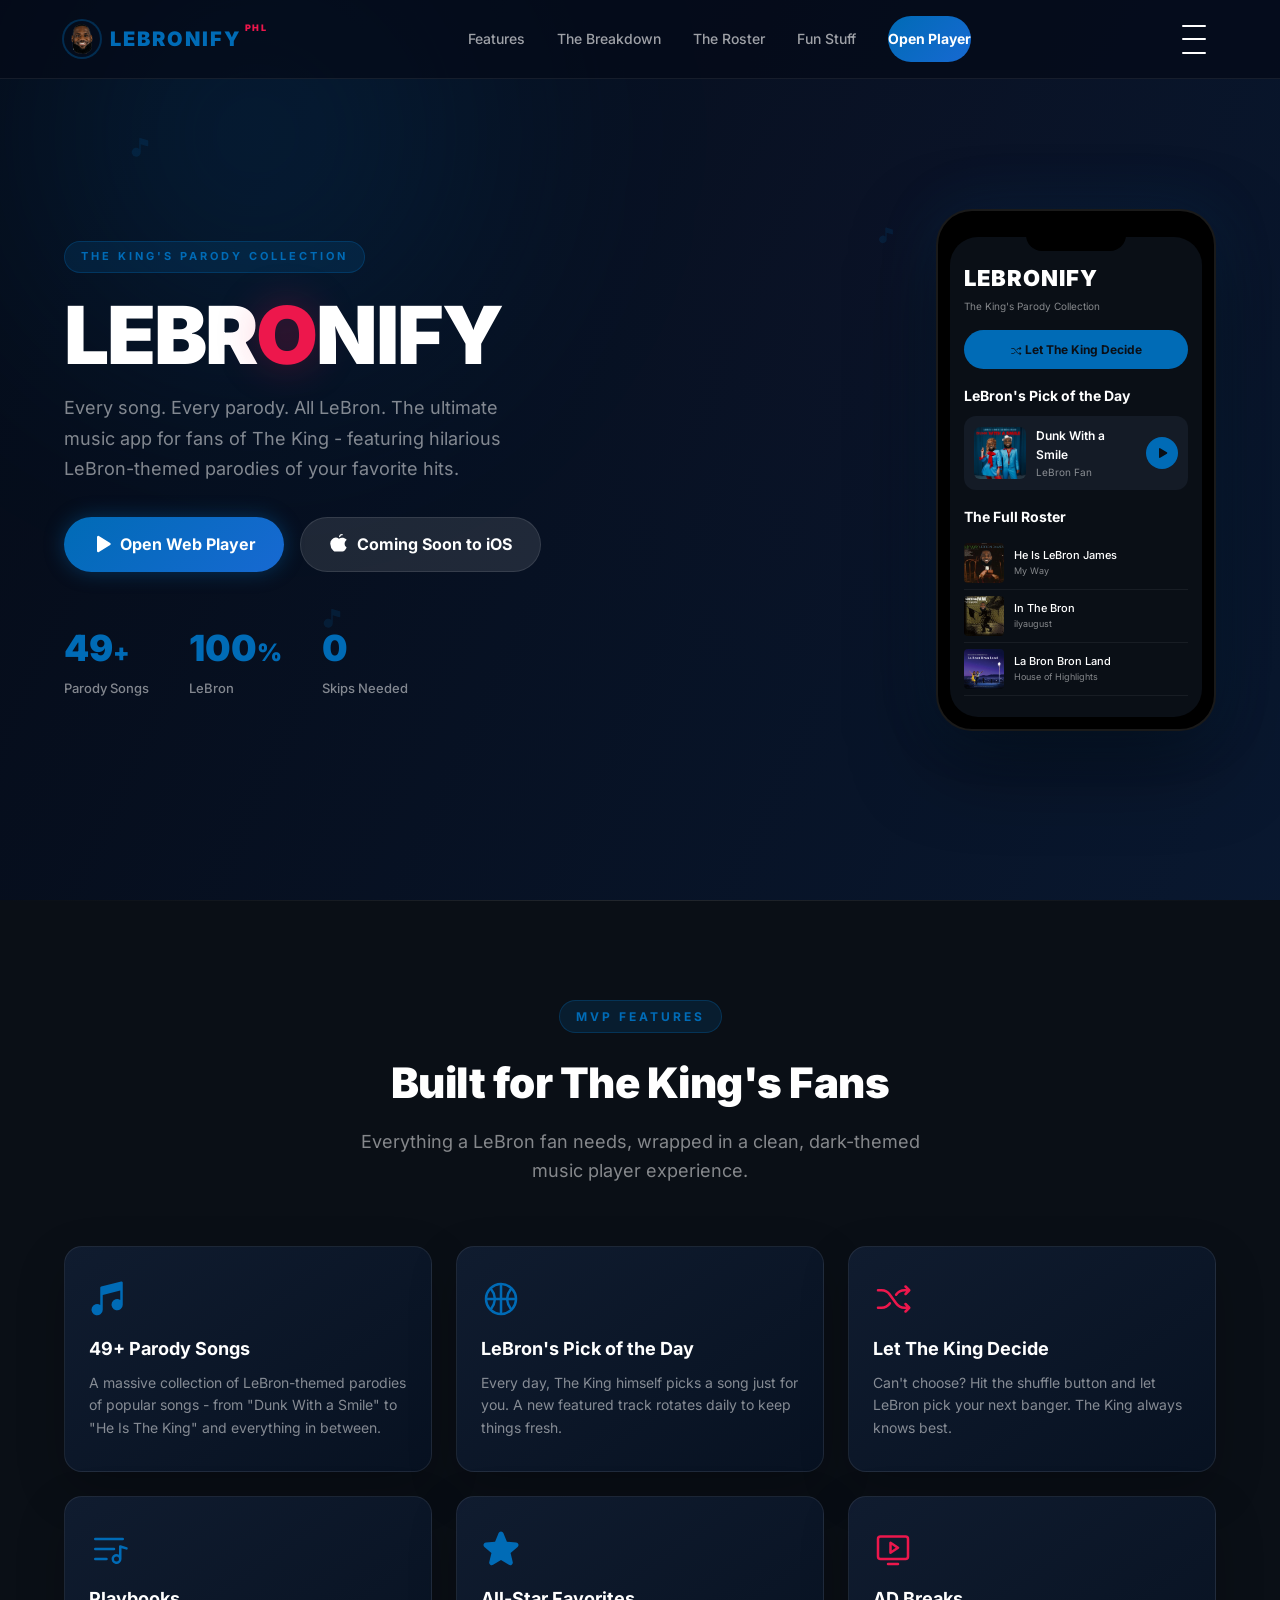
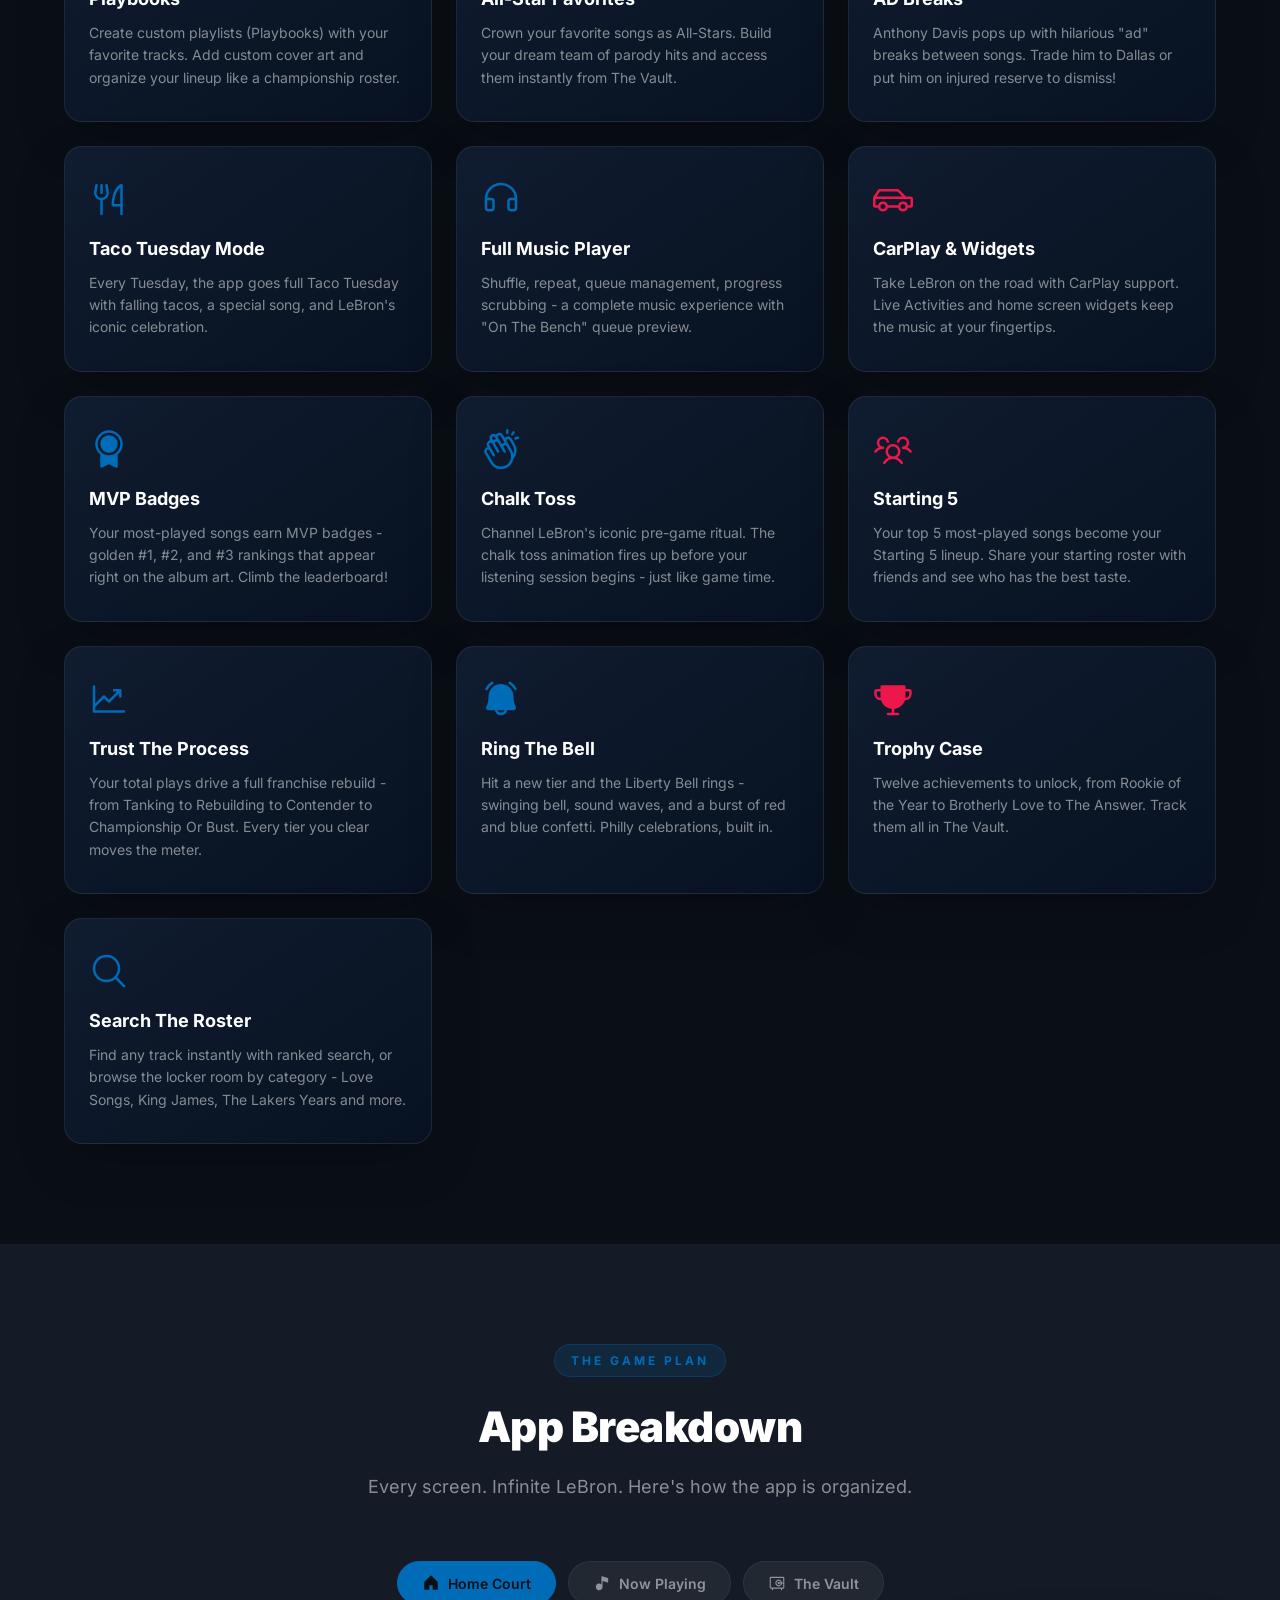
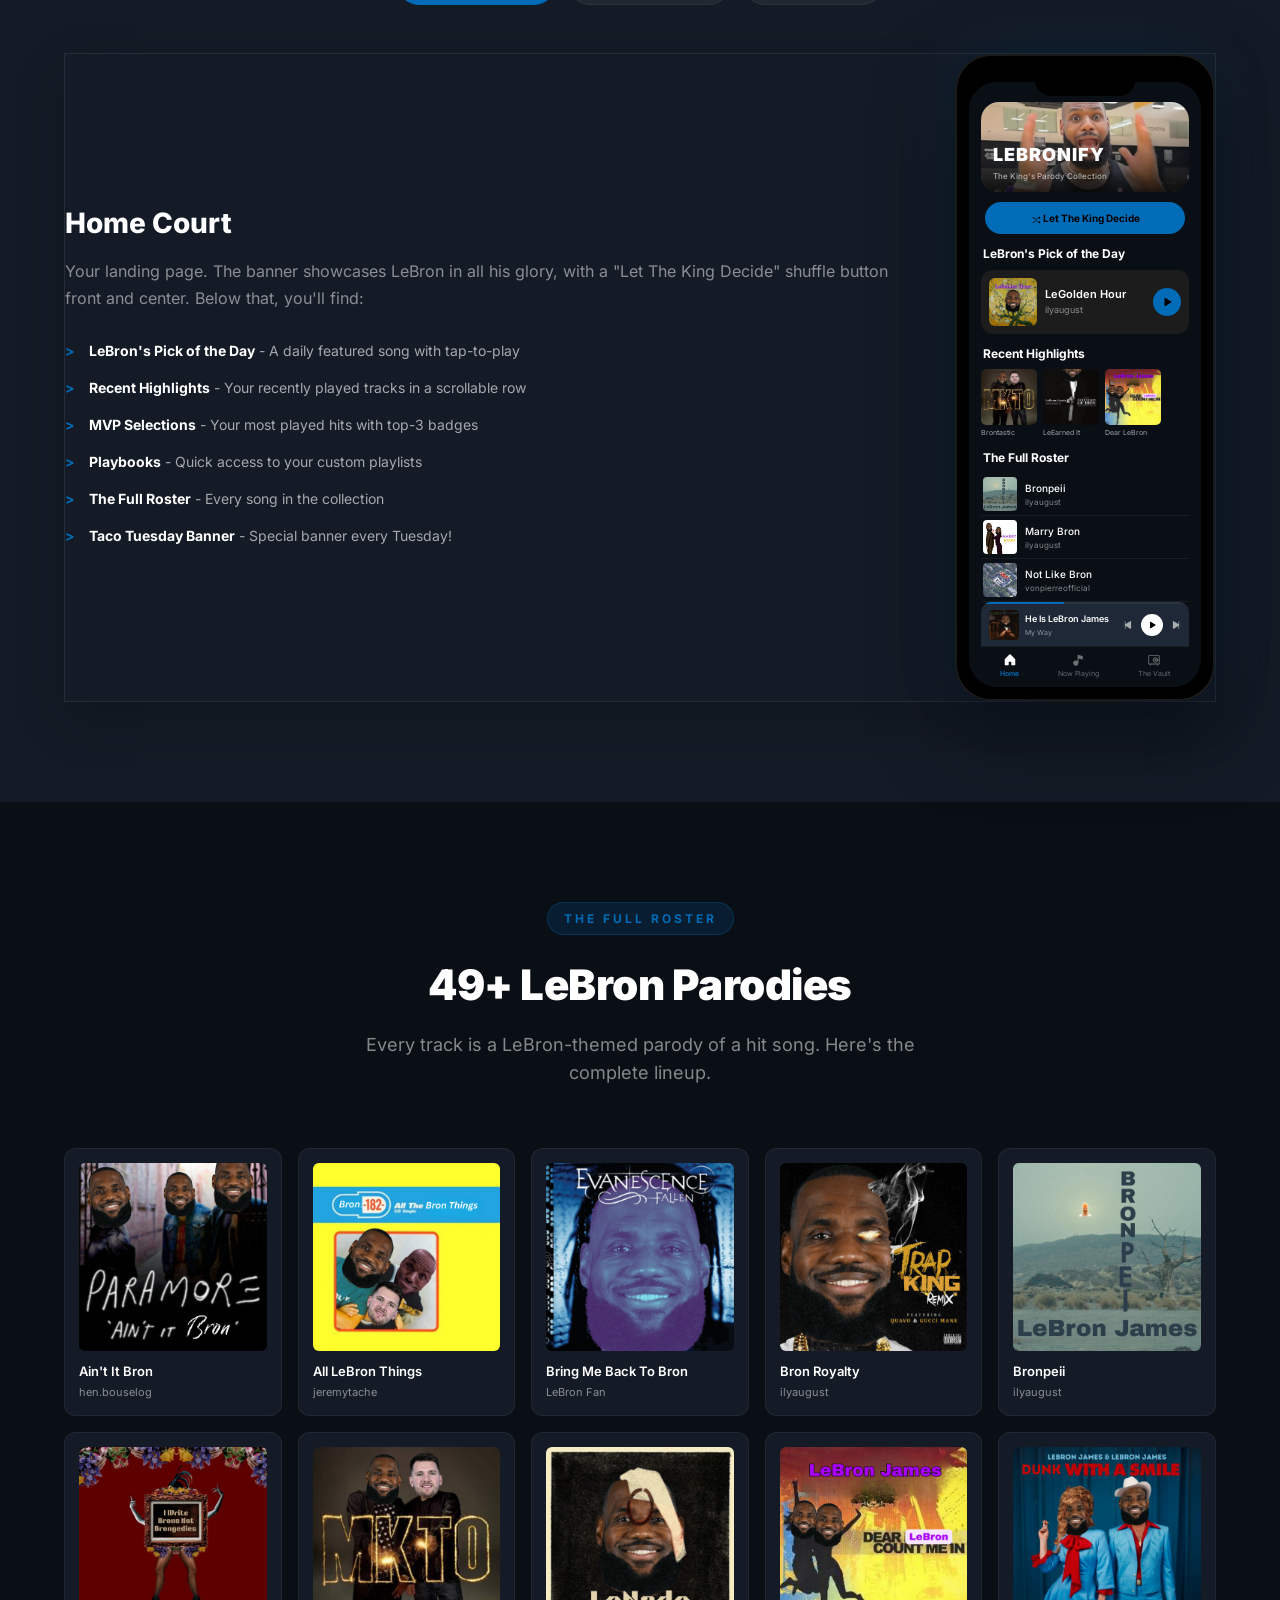
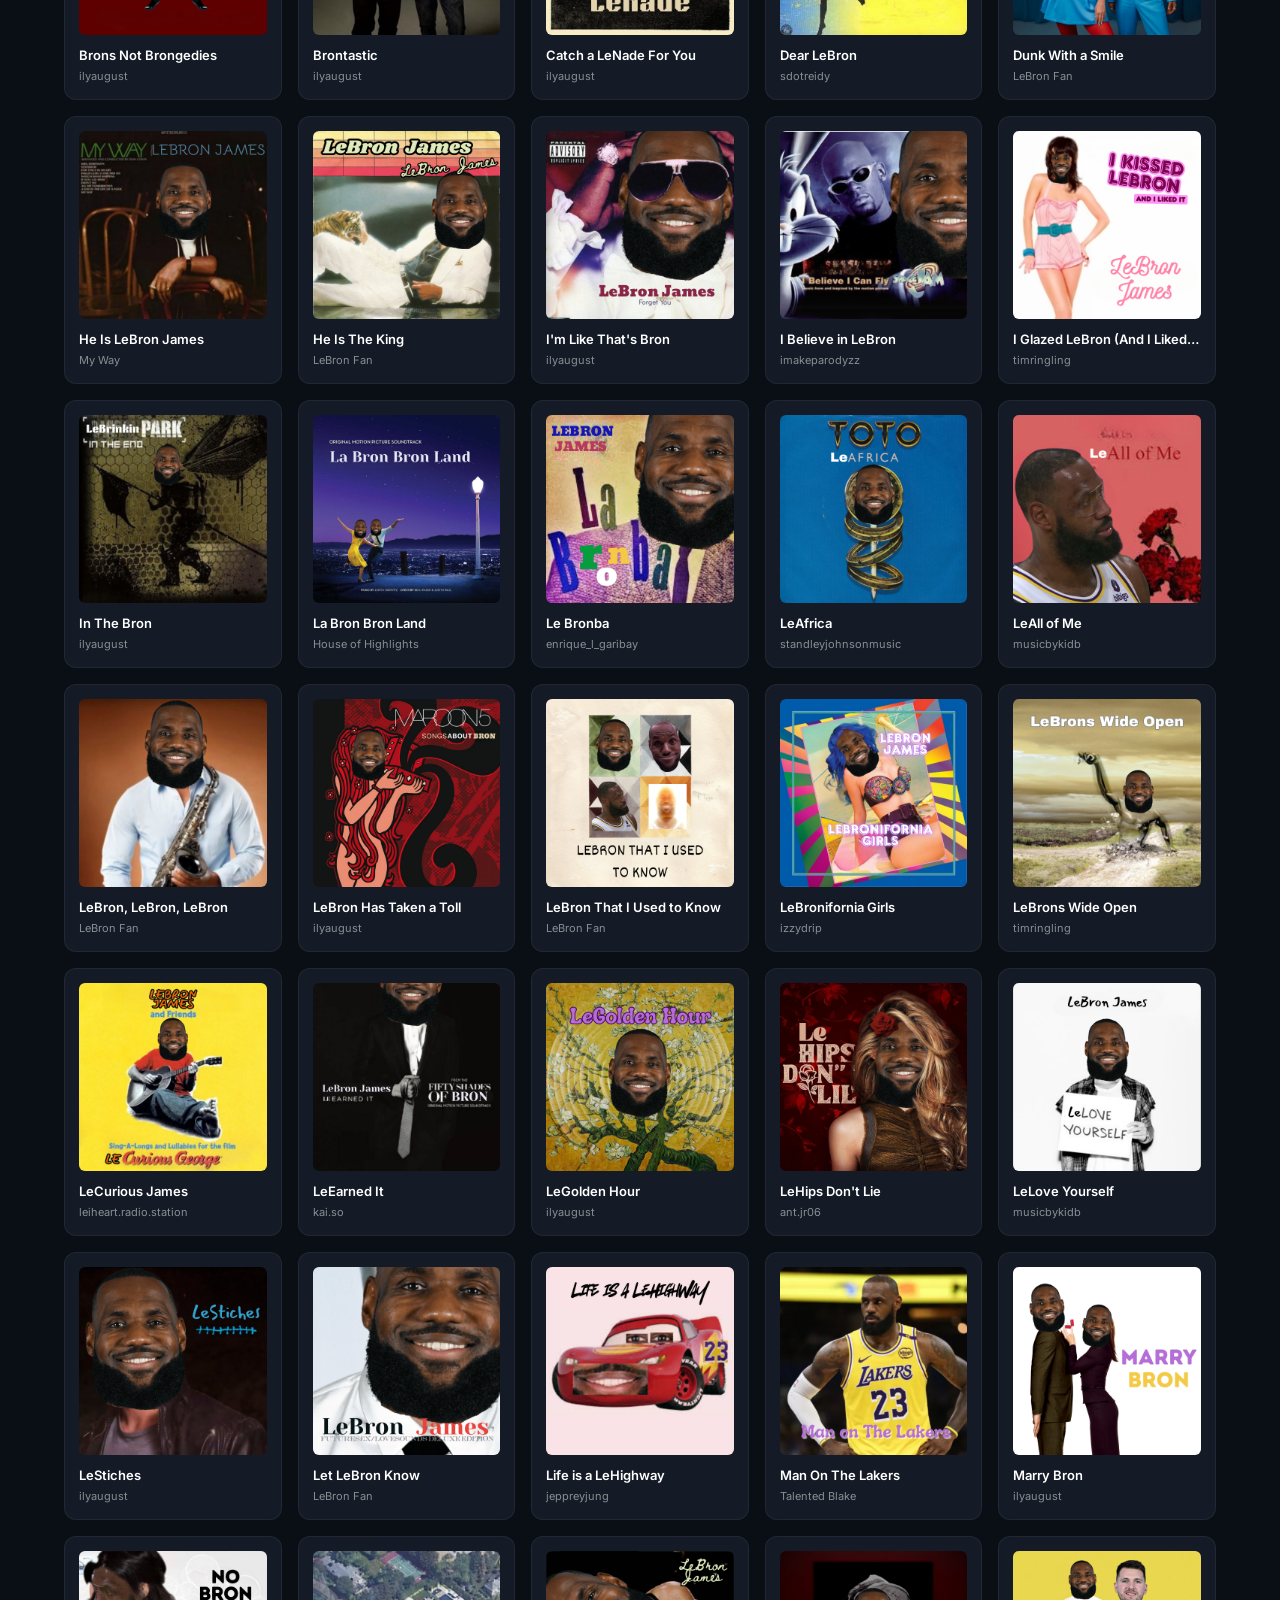
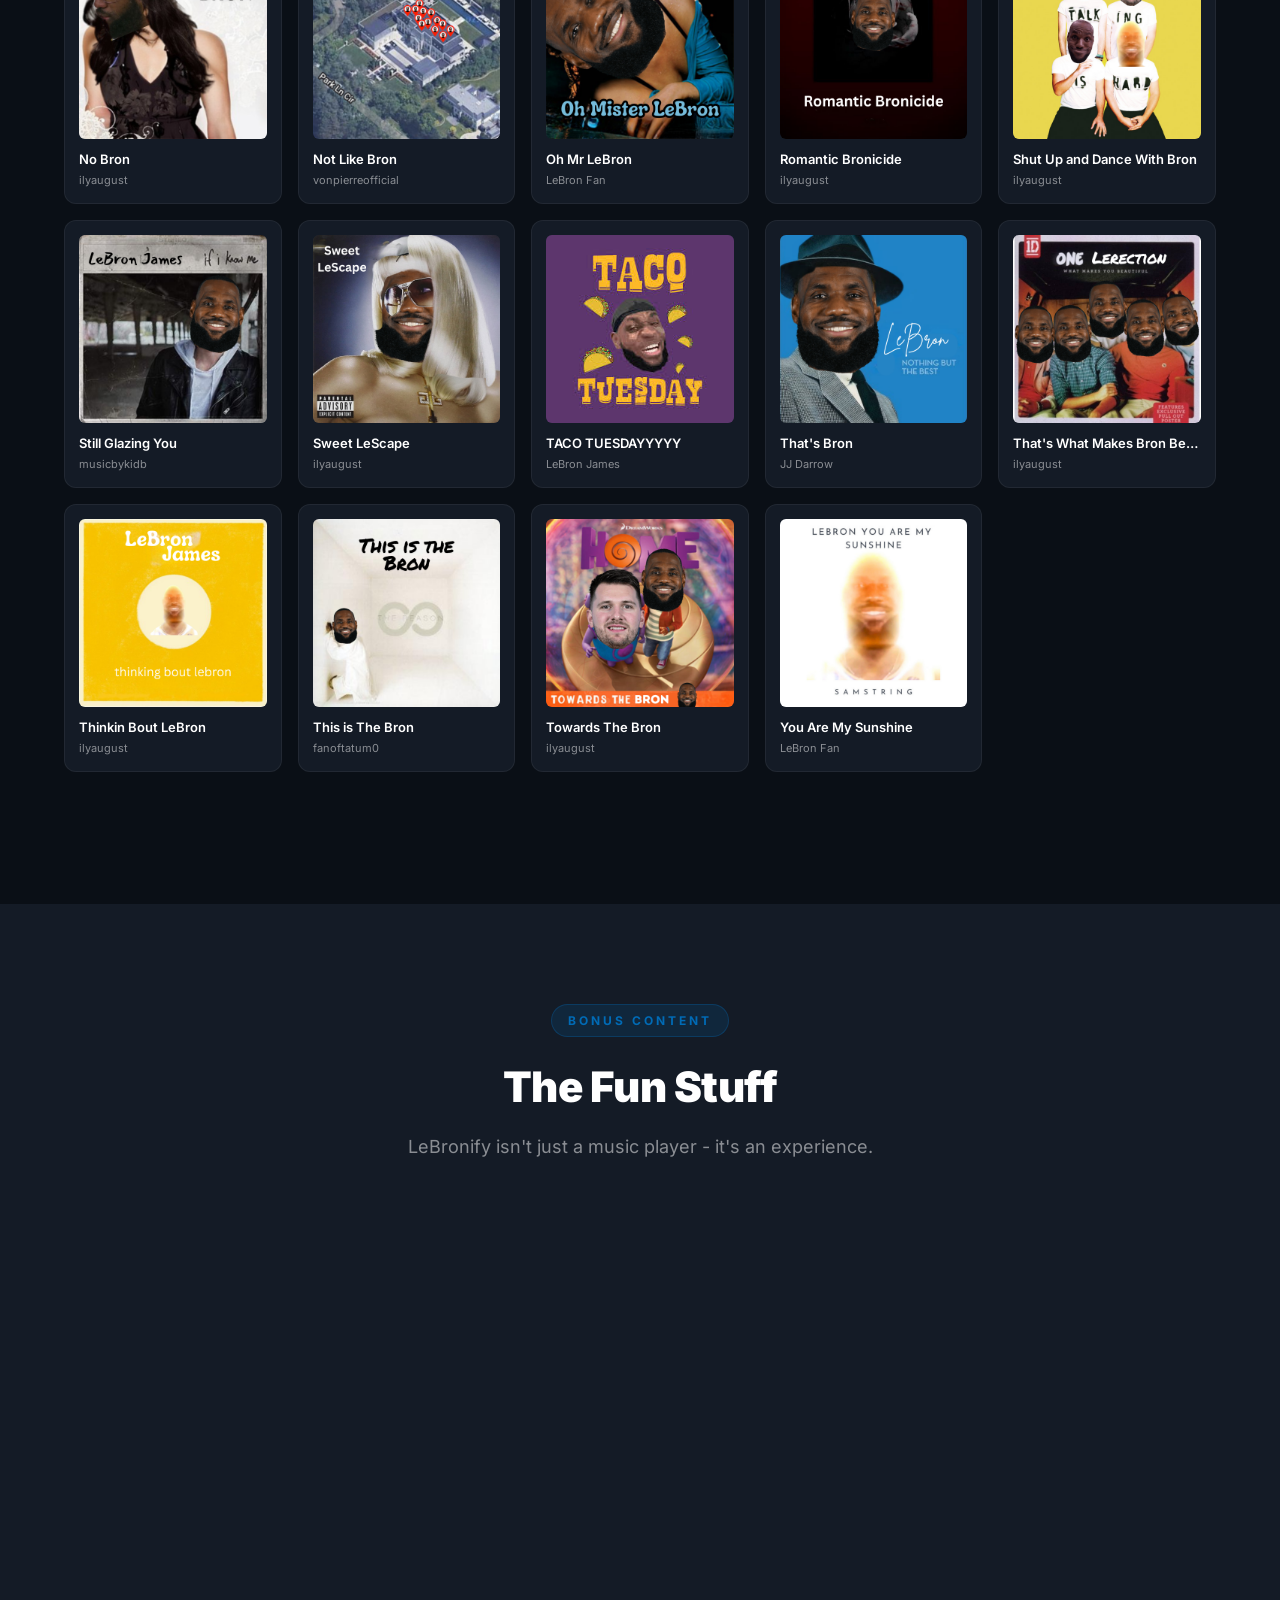
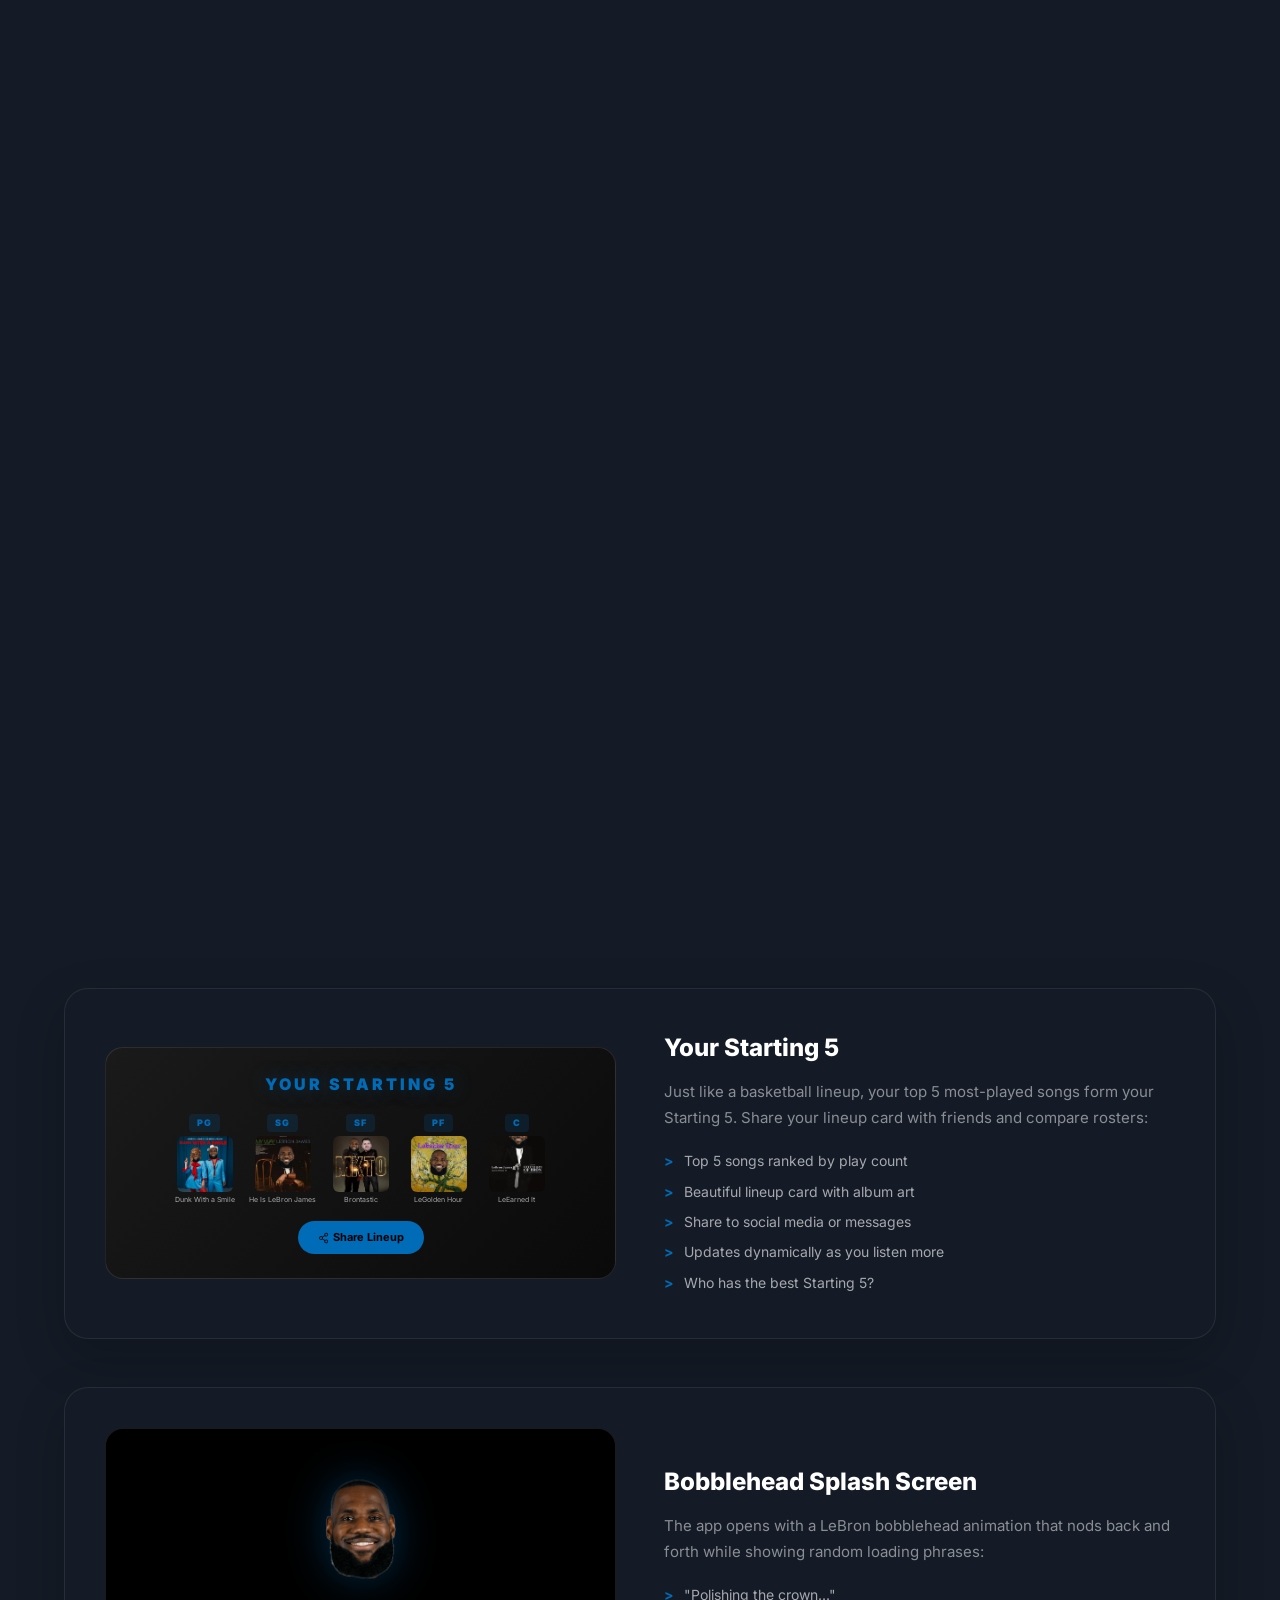
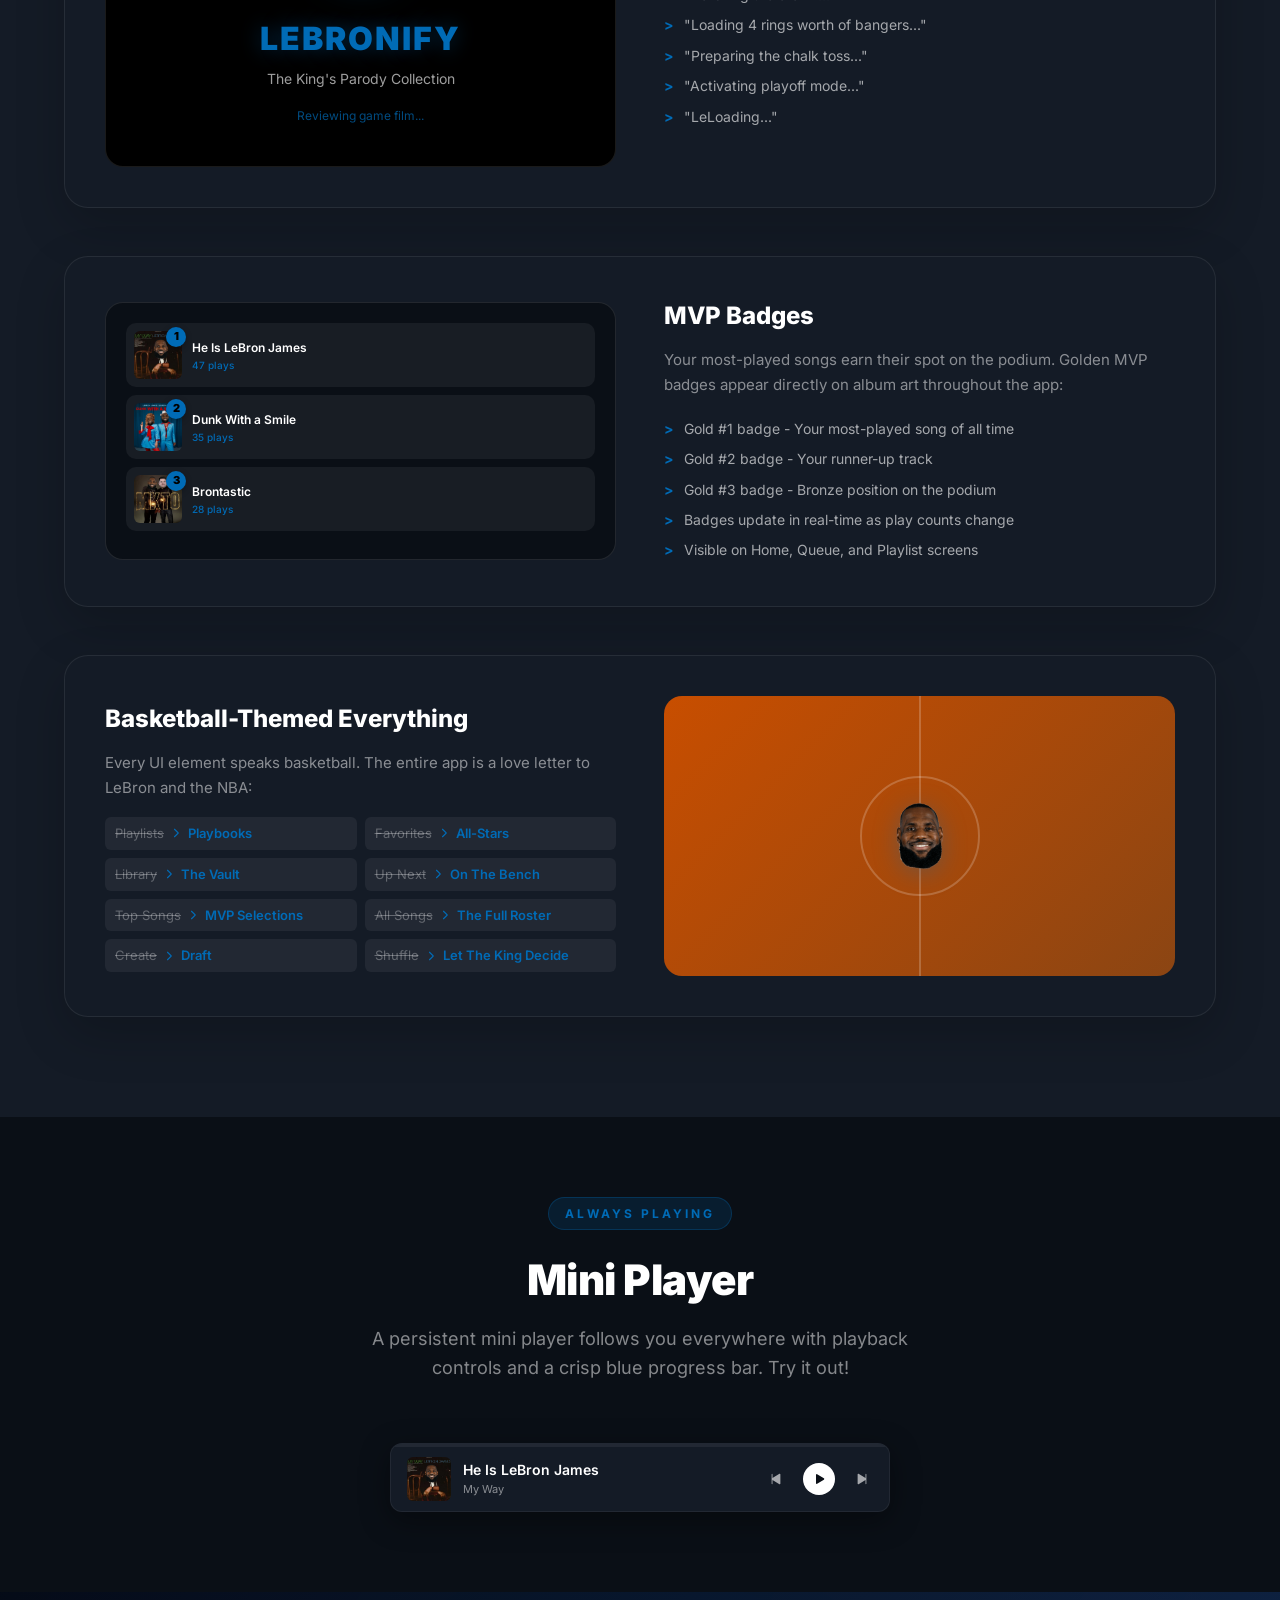
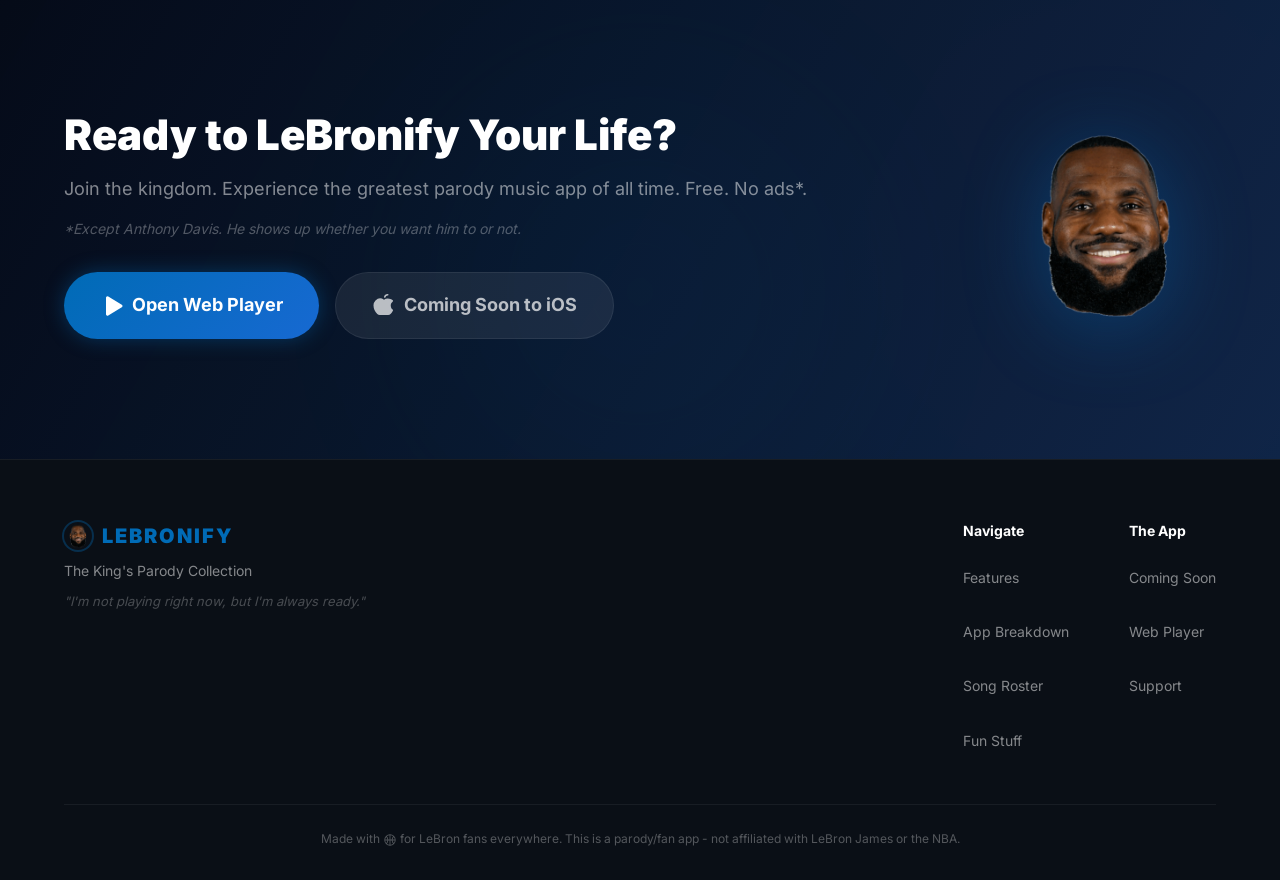
==== index.html @ b7b15cd8 "Rebuild the icon set, add analytics and SEO, harden mobile Icons - Replaced the hand-rolled icon set" ====
<!DOCTYPE html>
<html lang="en">
<head>
    <meta charset="UTF-8">
    <meta name="viewport" content="width=device-width, initial-scale=1.0, viewport-fit=cover">
    <meta name="theme-color" content="#0a0f16">

    <title>LeBronify — 100+ LeBron James Parody Songs, Free Web Player</title>
    <meta name="description" content="LeBronify is the free LeBron James parody music player. Stream 100+ LeBron parody songs in your browser, build Playbooks, crown All-Stars and trust the process. No sign-up.">
    <link rel="canonical" href="https://lebronify.app/">
    <meta name="robots" content="index, follow, max-image-preview:large, max-snippet:-1">
    <meta name="author" content="LeBronify">

    <!-- Open Graph -->
    <meta property="og:type" content="website">
    <meta property="og:site_name" content="LeBronify">
    <meta property="og:url" content="https://lebronify.app/">
    <meta property="og:title" content="LeBronify — 100+ LeBron James Parody Songs">
    <meta property="og:description" content="The free LeBron James parody music player. 100+ songs, Playbooks, All-Stars and trophies. Runs in any browser — no sign-up.">
    <meta property="og:image" content="https://lebronify.app/images/ui/og-image.jpg">
    <meta property="og:image:width" content="1200">
    <meta property="og:image:height" content="630">
    <meta property="og:image:alt" content="LeBronify — the King's parody collection">
    <meta property="og:locale" content="en_US">

    <!-- Twitter -->
    <meta name="twitter:card" content="summary_large_image">
    <meta name="twitter:title" content="LeBronify — 100+ LeBron James Parody Songs">
    <meta name="twitter:description" content="The free LeBron James parody music player. 100+ songs, Playbooks, All-Stars and trophies. No sign-up.">
    <meta name="twitter:image" content="https://lebronify.app/images/ui/og-image.jpg">
    <meta name="twitter:image:alt" content="LeBronify — the King's parody collection">

    <link rel="stylesheet" href="theme.css">
    <link rel="stylesheet" href="styles.css">
    <link rel="icon" type="image/png" href="images/ui/lebron_default.png">
    <link rel="apple-touch-icon" href="images/ui/app-icon.png">
    <link rel="manifest" href="site.webmanifest">

    <link rel="preload" href="/fonts/inter-var.woff2" as="font" type="font/woff2" crossorigin>

    <script type="application/ld+json">
{
  "@context": "https://schema.org",
  "@graph": [
    {
      "@type": "WebSite",
      "@id": "https://lebronify.app/#website",
      "url": "https://lebronify.app/",
      "name": "LeBronify",
      "alternateName": [
        "LeBronify App",
        "LeBronify Web Player"
      ],
      "description": "LeBronify is a free web music player for LeBron James parody songs.",
      "inLanguage": "en-US",
      "potentialAction": {
        "@type": "SearchAction",
        "target": {
          "@type": "EntryPoint",
          "urlTemplate": "https://lebronify.app/player/?q={search_term_string}"
        },
        "query-input": "required name=search_term_string"
      }
    },
    {
      "@type": "WebApplication",
      "@id": "https://lebronify.app/#app",
      "name": "LeBronify",
      "url": "https://lebronify.app/player/",
      "applicationCategory": "MultimediaApplication",
      "applicationSubCategory": "Music Player",
      "operatingSystem": "Any (web browser)",
      "browserRequirements": "Requires JavaScript.",
      "description": "Stream 49+ LeBron James parody songs in a free Sixers-themed web player. Build playbooks, crown All-Stars, unlock trophies. No sign-up.",
      "image": "https://lebronify.app/images/ui/og-image.jpg",
      "inLanguage": "en-US",
      "isAccessibleForFree": true,
      "offers": {
        "@type": "Offer",
        "price": "0",
        "priceCurrency": "USD"
      },
      "featureList": [
        "100+ LeBron James parody songs",
        "Search and browse by category",
        "Custom playlists (Playbooks)",
        "All-Star favorites",
        "Trust The Process listening tiers",
        "Trophy case achievements",
        "Shareable Starting 5 stat card"
      ]
    },
    {
      "@type": "FAQPage",
      "@id": "https://lebronify.app/#faq",
      "mainEntity": [
        {
          "@type": "Question",
          "name": "What is LeBronify?",
          "acceptedAnswer": {
            "@type": "Answer",
            "text": "LeBronify is a free parody music player packed with LeBron James themed songs. It runs in any browser at lebronify.app with no sign-up or download."
          }
        },
        {
          "@type": "Question",
          "name": "Is LeBronify free?",
          "acceptedAnswer": {
            "@type": "Answer",
            "text": "Yes. LeBronify is completely free, has no ads beyond the joke AD breaks, and needs no account."
          }
        },
        {
          "@type": "Question",
          "name": "Is LeBronify affiliated with LeBron James or the NBA?",
          "acceptedAnswer": {
            "@type": "Answer",
            "text": "No. LeBronify is an independent fan parody project and is not affiliated with, endorsed by, or sponsored by LeBron James, the NBA, or the Philadelphia 76ers."
          }
        },
        {
          "@type": "Question",
          "name": "Can I use LeBronify on my phone?",
          "acceptedAnswer": {
            "@type": "Answer",
            "text": "Yes. LeBronify is built mobile-first and works in any modern mobile browser. You can add it to your home screen for a full-screen, app-like experience."
          }
        }
      ]
    }
  ]
}
    </script>

    <script src="analytics.js"></script>
</head>
<body>
    <!-- Crown cursor trail canvas -->
    <canvas id="crown-trail"></canvas>

    <!-- Navigation -->
    <nav class="navbar" id="navbar">
        <div class="nav-content">
            <a href="/" class="nav-logo" aria-label="LeBronify home">
                <img src="images/ui/lebron_default.png" alt="LeBronify" class="logo-icon">
                <span class="logo-text">LEBRONIFY</span>
            </a>
            <div class="nav-links" id="nav-links">
                <a href="#features">Features</a>
                <a href="#app-breakdown">The Breakdown</a>
                <a href="#songs">The Roster</a>
                <a href="#fun-stuff">Fun Stuff</a>
                <a href="/player" class="nav-cta">Open Player</a>
            </div>
            <button class="mobile-menu-btn" id="mobile-menu-btn" aria-label="Toggle menu" aria-expanded="false" aria-controls="nav-links">
                <span></span>
                <span></span>
                <span></span>
            </button>
        </div>
    </nav>

    <!-- Hero Section -->
    <section class="hero-wrapper" id="hero">
        <div class="hero-bg-effects">
            <div class="hero-glow"></div>
            <div class="floating-notes">
                <i data-icon="musicNote" class="note"></i>
                <i data-icon="musicNote" class="note"></i>
                <i data-icon="musicNote" class="note"></i>
                <i data-icon="musicNote" class="note"></i>
                <i data-icon="musicNote" class="note"></i>
            </div>
        </div>
        <div class="hero">
            <div class="hero-content">
                <div class="hero-badge">THE KING'S PARODY COLLECTION</div>
                <h1 class="hero-title">
                <span class="title-line">LEBR</span><span class="title-highlight">O</span><span class="title-line">NIFY</span>
            </h1>
            <p class="hero-subtitle">Every song. Every parody. All LeBron. The ultimate music app for fans of The King - featuring hilarious LeBron-themed parodies of your favorite hits.</p>
            <div class="hero-actions">
                <a href="/player" class="btn btn-primary btn-web-hero">
                    <i data-icon="play" data-icon-size="20"></i>
                    Open Web Player
                </a>
                <a href="#download" class="btn btn-secondary">
                    <i data-icon="appleLogo" data-icon-size="20"></i>
                    Coming Soon to iOS
                </a>
            </div>
            <div class="hero-stats">
                <div class="stat">
                    <span class="stat-top"><span class="stat-number" data-target="49">0</span><span class="stat-plus">+</span></span>
                    <span class="stat-label">Parody Songs</span>
                </div>
                <div class="stat">
                    <span class="stat-top"><span class="stat-number" data-target="100">0</span><span class="stat-percent">%</span></span>
                    <span class="stat-label">LeBron</span>
                </div>
                <div class="stat">
                    <span class="stat-top"><span class="stat-number" data-target="0">0</span></span>
                    <span class="stat-label">Skips Needed</span>
                </div>
            </div>
            </div>
            <div class="hero-phone">
                <div class="phone-mockup" aria-hidden="true">
                <div class="phone-notch"></div>
                <div class="phone-screen">
                    <div class="mock-app">
                        <div class="mock-header">
                            <div class="mock-title">LEBRONIFY</div>
                            <div class="mock-subtitle">The King's Parody Collection</div>
                        </div>
                        <div class="mock-shuffle-btn">
                            <i data-icon="shuffle" data-icon-size="12"></i>
                            Let The King Decide
                        </div>
                        <div class="mock-section-title">LeBron's Pick of the Day</div>
                        <div class="mock-song-card">
                            <div class="mock-album-art">
                                <img src="images/albums/dunk_with_a_smile.png" alt="Dunk With a Smile">
                            </div>
                            <div class="mock-song-info">
                                <div class="mock-song-title">Dunk With a Smile</div>
                                <div class="mock-song-artist">LeBron Fan</div>
                            </div>
                            <div class="mock-play-btn">
                                <i data-icon="play" data-icon-size="12"></i>
                            </div>
                        </div>
                        <div class="mock-section-title">The Full Roster</div>
                        <div class="mock-song-row">
                            <div class="mock-row-art">
                                <img src="images/albums/he_is_lebron_james.png" alt="He Is LeBron James">
                            </div>
                            <div class="mock-row-info">
                                <div class="mock-row-title">He Is LeBron James</div>
                                <div class="mock-row-artist">My Way</div>
                            </div>
                        </div>
                        <div class="mock-song-row">
                            <div class="mock-row-art">
                                <img src="images/albums/in_the_bron.png" alt="In The Bron">
                            </div>
                            <div class="mock-row-info">
                                <div class="mock-row-title">In The Bron</div>
                                <div class="mock-row-artist">ilyaugust</div>
                            </div>
                        </div>
                        <div class="mock-song-row">
                            <div class="mock-row-art">
                                <img src="images/albums/la_bron_bron_land.png" alt="La Bron Bron Land">
                            </div>
                            <div class="mock-row-info">
                                <div class="mock-row-title">La Bron Bron Land</div>
                                <div class="mock-row-artist">House of Highlights</div>
                            </div>
                        </div>
                    </div>
                </div>
            </div>
            </div>
        </div>
    </section>

    <!-- Features Section -->
    <section class="features" id="features">
        <div class="container">
            <div class="section-header">
                <span class="section-tag">MVP FEATURES</span>
                <h2>Built for The King's Fans</h2>
                <p>Everything a LeBron fan needs, wrapped in a clean, dark-themed music player experience.</p>
            </div>
            <div class="features-grid">
                <div class="feature-card" data-animate>
                    <div class="feature-icon"><i data-icon="musicNotes"></i></div>
                    <h3>49+ Parody Songs</h3>
                    <p>A massive collection of LeBron-themed parodies of popular songs - from "Dunk With a Smile" to "He Is The King" and everything in between.</p>
                </div>
                <div class="feature-card" data-animate>
                    <div class="feature-icon"><i data-icon="basketball"></i></div>
                    <h3>LeBron's Pick of the Day</h3>
                    <p>Every day, The King himself picks a song just for you. A new featured track rotates daily to keep things fresh.</p>
                </div>
                <div class="feature-card" data-animate>
                    <div class="feature-icon"><i data-icon="shuffle"></i></div>
                    <h3>Let The King Decide</h3>
                    <p>Can't choose? Hit the shuffle button and let LeBron pick your next banger. The King always knows best.</p>
                </div>
                <div class="feature-card" data-animate>
                    <div class="feature-icon"><i data-icon="playlist"></i></div>
                    <h3>Playbooks</h3>
                    <p>Create custom playlists (Playbooks) with your favorite tracks. Add custom cover art and organize your lineup like a championship roster.</p>
                </div>
                <div class="feature-card" data-animate>
                    <div class="feature-icon"><i data-icon="starFilled"></i></div>
                    <h3>All-Star Favorites</h3>
                    <p>Crown your favorite songs as All-Stars. Build your dream team of parody hits and access them instantly from The Vault.</p>
                </div>
                <div class="feature-card" data-animate>
                    <div class="feature-icon"><i data-icon="monitor"></i></div>
                    <h3>AD Breaks</h3>
                    <p>Anthony Davis pops up with hilarious "ad" breaks between songs. Trade him to Dallas or put him on injured reserve to dismiss!</p>
                </div>
                <div class="feature-card" data-animate>
                    <div class="feature-icon"><i data-icon="forkKnife"></i></div>
                    <h3>Taco Tuesday Mode</h3>
                    <p>Every Tuesday, the app goes full Taco Tuesday with falling tacos, a special song, and LeBron's iconic celebration.</p>
                </div>
                <div class="feature-card" data-animate>
                    <div class="feature-icon"><i data-icon="headphones"></i></div>
                    <h3>Full Music Player</h3>
                    <p>Shuffle, repeat, queue management, progress scrubbing - a complete music experience with "On The Bench" queue preview.</p>
                </div>
                <div class="feature-card" data-animate>
                    <div class="feature-icon"><i data-icon="car"></i></div>
                    <h3>CarPlay & Widgets</h3>
                    <p>Take LeBron on the road with CarPlay support. Live Activities and home screen widgets keep the music at your fingertips.</p>
                </div>
                <div class="feature-card" data-animate>
                    <div class="feature-icon"><i data-icon="medal"></i></div>
                    <h3>MVP Badges</h3>
                    <p>Your most-played songs earn MVP badges - golden #1, #2, and #3 rankings that appear right on the album art. Climb the leaderboard!</p>
                </div>
                <div class="feature-card" data-animate>
                    <div class="feature-icon"><i data-icon="hands"></i></div>
                    <h3>Chalk Toss</h3>
                    <p>Channel LeBron's iconic pre-game ritual. The chalk toss animation fires up before your listening session begins - just like game time.</p>
                </div>
                <div class="feature-card" data-animate>
                    <div class="feature-icon"><i data-icon="users"></i></div>
                    <h3>Starting 5</h3>
                    <p>Your top 5 most-played songs become your Starting 5 lineup. Share your starting roster with friends and see who has the best taste.</p>
                </div>
                <div class="feature-card" data-animate>
                    <div class="feature-icon"><i data-icon="chartUp"></i></div>
                    <h3>Trust The Process</h3>
                    <p>Your total plays drive a full franchise rebuild - from Tanking to Rebuilding to Contender to Championship Or Bust. Every tier you clear moves the meter.</p>
                </div>
                <div class="feature-card" data-animate>
                    <div class="feature-icon"><i data-icon="bell"></i></div>
                    <h3>Ring The Bell</h3>
                    <p>Hit a new tier and the Liberty Bell rings - swinging bell, sound waves, and a burst of red and blue confetti. Philly celebrations, built in.</p>
                </div>
                <div class="feature-card" data-animate>
                    <div class="feature-icon"><i data-icon="trophy"></i></div>
                    <h3>Trophy Case</h3>
                    <p>Twelve achievements to unlock, from Rookie of the Year to Brotherly Love to The Answer. Track them all in The Vault.</p>
                </div>
                <div class="feature-card" data-animate>
                    <div class="feature-icon"><i data-icon="search"></i></div>
                    <h3>Search The Roster</h3>
                    <p>Find any track instantly with ranked search, or browse the locker room by category - Love Songs, King James, The Lakers Years and more.</p>
                </div>
            </div>
        </div>
    </section>

    <!-- App Breakdown Section -->
    <section class="app-breakdown" id="app-breakdown">
        <div class="container">
            <div class="section-header">
                <span class="section-tag">THE GAME PLAN</span>
                <h2>App Breakdown</h2>
                <p>Every screen. Infinite LeBron. Here's how the app is organized.</p>
            </div>
            <div class="breakdown-tabs">
                <button class="tab-btn active" data-tab="home">
                    <i data-icon="home" class="tab-icon"></i>
                    Home Court
                </button>
                <button class="tab-btn" data-tab="player">
                    <i data-icon="nowPlaying" class="tab-icon"></i>
                    Now Playing
                </button>
                <button class="tab-btn" data-tab="vault">
                    <i data-icon="vault" class="tab-icon"></i>
                    The Vault
                </button>
            </div>
            <div class="breakdown-content">
                <!-- HOME COURT TAB -->
                <div class="breakdown-panel active" id="tab-home">
                    <div class="panel-info">
                        <h3>Home Court</h3>
                        <p>Your landing page. The banner showcases LeBron in all his glory, with a "Let The King Decide" shuffle button front and center. Below that, you'll find:</p>
                        <ul class="panel-features">
                            <li><strong>LeBron's Pick of the Day</strong> - A daily featured song with tap-to-play</li>
                            <li><strong>Recent Highlights</strong> - Your recently played tracks in a scrollable row</li>
                            <li><strong>MVP Selections</strong> - Your most played hits with top-3 badges</li>
                            <li><strong>Playbooks</strong> - Quick access to your custom playlists</li>
                            <li><strong>The Full Roster</strong> - Every song in the collection</li>
                            <li><strong>Taco Tuesday Banner</strong> - Special banner every Tuesday!</li>
                        </ul>
                    </div>
                    <div class="panel-phone">
                        <div class="phone-mockup small" aria-hidden="true">
                            <div class="phone-notch"></div>
                            <div class="phone-screen">
                                <div class="mock-app-screen home-screen">
                                    <div class="app-banner">
                                        <img src="images/ui/lebron_banner.jpg" alt="LeBron Banner">
                                        <div class="app-banner-overlay">
                                            <div class="app-banner-title">LEBRONIFY</div>
                                            <div class="app-banner-sub">The King's Parody Collection</div>
                                        </div>
                                    </div>
                                    <div class="app-shuffle-btn"><i data-icon="shuffle" data-icon-size="10"></i> Let The King Decide</div>
                                    <div class="app-section-label">LeBron's Pick of the Day</div>
                                    <div class="app-potd-card">
                                        <img src="images/albums/legolden_hour.png" alt="LeGolden Hour" class="app-potd-art">
                                        <div class="app-potd-info">
                                            <div class="app-potd-title">LeGolden Hour</div>
                                            <div class="app-potd-artist">ilyaugust</div>
                                        </div>
                                        <div class="app-potd-play"><i data-icon="play" data-icon-size="10"></i></div>
                                    </div>
                                    <div class="app-section-label">Recent Highlights</div>
                                    <div class="app-scroll-row">
                                        <div class="app-scroll-card"><img src="images/albums/brontastic.png" alt="Brontastic"><span class="app-card-name">Brontastic</span></div>
                                        <div class="app-scroll-card"><img src="images/albums/leearned_it.png" alt="LeEarned It"><span class="app-card-name">LeEarned It</span></div>
                                        <div class="app-scroll-card"><img src="images/albums/dear_lebron.png" alt="Dear LeBron"><span class="app-card-name">Dear LeBron</span></div>
                                    </div>
                                    <div class="app-section-label">The Full Roster</div>
                                    <div class="app-song-row">
                                        <img src="images/albums/bronpeii.png" alt="Bronpeii" class="app-row-art">
                                        <div class="app-row-text"><div class="app-row-name">Bronpeii</div><div class="app-row-artist">ilyaugust</div></div>
                                    </div>
                                    <div class="app-song-row">
                                        <img src="images/albums/marry_bron.png" alt="Marry Bron" class="app-row-art">
                                        <div class="app-row-text"><div class="app-row-name">Marry Bron</div><div class="app-row-artist">ilyaugust</div></div>
                                    </div>
                                    <div class="app-song-row">
                                        <img src="images/albums/not_like_bron.png" alt="Not Like Bron" class="app-row-art">
                                        <div class="app-row-text"><div class="app-row-name">Not Like Bron</div><div class="app-row-artist">vonpierreofficial</div></div>
                                    </div>
                                    <div class="app-mini-player">
                                        <div class="app-mini-progress"></div>
                                        <div class="app-mini-content">
                                            <img src="images/albums/he_is_lebron_james.png" alt="" class="app-mini-art">
                                            <div class="app-mini-info">
                                                <div class="app-mini-title">He Is LeBron James</div>
                                                <div class="app-mini-artist">My Way</div>
                                            </div>
                                            <div class="app-mini-controls">
                                                <i data-icon="prev" data-icon-size="10"></i>
                                                <span class="app-mini-play"><i data-icon="play" data-icon-size="8"></i></span>
                                                <i data-icon="next" data-icon-size="10"></i>
                                            </div>
                                        </div>
                                    </div>
                                    <div class="app-tab-bar">
                                        <div class="app-tab active">
                                            <i data-icon="home" class="app-tab-icon"></i>
                                            <span class="app-tab-label">Home</span>
                                        </div>
                                        <div class="app-tab">
                                            <i data-icon="nowPlaying" class="app-tab-icon"></i>
                                            <span class="app-tab-label">Now Playing</span>
                                        </div>
                                        <div class="app-tab">
                                            <i data-icon="vault" class="app-tab-icon"></i>
                                            <span class="app-tab-label">The Vault</span>
                                        </div>
                                    </div>
                                </div>
                            </div>
                        </div>
                    </div>
                </div>

                <!-- NOW PLAYING TAB -->
                <div class="breakdown-panel" id="tab-player">
                    <div class="panel-info">
                        <h3>Now Playing</h3>
                        <p>A gorgeous full-screen player with dynamic gradient backgrounds that shift with each song. Designed for the ultimate listening experience:</p>
                        <ul class="panel-features">
                            <li><strong>Large Album Art</strong> - Beautiful cover art with shadow effects</li>
                            <li><strong>Scrub Bar</strong> - Drag to seek with a thumb that appears on touch</li>
                            <li><strong>Full Controls</strong> - Shuffle, previous, play/pause, next, repeat modes</li>
                            <li><strong>Action Row</strong> - All-Star (favorite), Queue, Playbook (add to playlist), Mix (random queue)</li>
                            <li><strong>On The Bench</strong> - See what's coming up next in the queue</li>
                            <li><strong>Empty State</strong> - A special LeBron quote when nothing is playing</li>
                        </ul>
                    </div>
                    <div class="panel-phone">
                        <div class="phone-mockup small" aria-hidden="true">
                            <div class="phone-notch"></div>
                            <div class="phone-screen">
                                <div class="mock-app-screen player-screen">
                                    <div class="app-player-art-wrap">
                                        <img src="images/albums/dunk_with_a_smile.png" alt="Dunk With a Smile" class="app-player-art">
                                    </div>
                                    <div class="app-player-title">Dunk With a Smile</div>
                                    <div class="app-player-artist">LeBron Fan</div>
                                    <div class="app-player-progress-wrap">
                                        <div class="app-player-progress">
                                            <div class="app-player-progress-fill"></div>
                                            <div class="app-player-thumb"></div>
                                        </div>
                                        <div class="app-player-times"><span>1:23</span><span>3:45</span></div>
                                    </div>
                                    <div class="app-player-controls">
                                        <i data-icon="shuffle" class="app-ctrl-dim"></i>
                                        <i data-icon="prev" class="app-ctrl"></i>
                                        <span class="app-ctrl-play"><i data-icon="play" data-icon-size="18"></i></span>
                                        <i data-icon="next" class="app-ctrl"></i>
                                        <i data-icon="repeat" class="app-ctrl-dim"></i>
                                    </div>
                                    <div class="app-player-actions">
                                        <div class="app-action"><i data-icon="star" data-icon-size="14"></i><span class="app-action-label">All-Star</span></div>
                                        <div class="app-action"><i data-icon="queue" data-icon-size="14"></i><span class="app-action-label">Queue</span></div>
                                        <div class="app-action"><i data-icon="plusCircle" data-icon-size="14"></i><span class="app-action-label">Playbook</span></div>
                                        <div class="app-action"><i data-icon="sparkles" data-icon-size="14"></i><span class="app-action-label">Mix</span></div>
                                    </div>
                                    <div class="app-bench">
                                        <div class="app-bench-header">On The Bench</div>
                                        <div class="app-bench-song">
                                            <img src="images/albums/brontastic.png" alt="" class="app-bench-art">
                                            <div class="app-bench-info"><div class="app-bench-name">Brontastic</div><div class="app-bench-artist">ilyaugust</div></div>
                                        </div>
                                        <div class="app-bench-song">
                                            <img src="images/albums/legolden_hour.png" alt="" class="app-bench-art">
                                            <div class="app-bench-info"><div class="app-bench-name">LeGolden Hour</div><div class="app-bench-artist">ilyaugust</div></div>
                                        </div>
                                    </div>
                                </div>
                            </div>
                        </div>
                    </div>
                </div>

                <!-- THE VAULT TAB -->
                <div class="breakdown-panel" id="tab-vault">
                    <div class="panel-info">
                        <h3>The Vault</h3>
                        <p>Your personal music library, organized with basketball flair. Everything is stored securely in The Vault:</p>
                        <ul class="panel-features">
                            <li><strong>Playbooks Tab</strong> - All your custom playlists with song counts</li>
                            <li><strong>All-Stars Tab</strong> - Quick access to all your favorited songs</li>
                            <li><strong>System Playlists</strong> - Auto-generated collections like Recently Played, Top Hits, and Favorites</li>
                            <li><strong>Custom Covers</strong> - Upload your own playlist cover images</li>
                            <li><strong>Sort Options</strong> - By title, artist, play count, or most recent</li>
                            <li><strong>Draft a Playbook</strong> - Create new playlists with the blue action button</li>
                        </ul>
                    </div>
                    <div class="panel-phone">
                        <div class="phone-mockup small" aria-hidden="true">
                            <div class="phone-notch"></div>
                            <div class="phone-screen">
                                <div class="mock-app-screen vault-screen">
                                    <div class="app-vault-title">The Vault</div>
                                    <div class="app-vault-tabs">
                                        <div class="app-vault-tab active"><span>Playbooks</span><div class="app-vault-tab-line"></div></div>
                                        <div class="app-vault-tab"><span>All-Stars</span></div>
                                    </div>
                                    <div class="app-vault-section-label">System Playlists</div>
                                    <div class="app-vault-row">
                                        <img src="images/ui/lebron_recent.png" alt="" class="app-vault-art">
                                        <div class="app-vault-info"><div class="app-vault-name">Recently Played</div><div class="app-vault-desc">Your recent hits</div><div class="app-vault-count">12 songs</div></div>
                                        <i data-icon="chevronRight" class="app-vault-chevron"></i>
                                    </div>
                                    <div class="app-vault-row">
                                        <img src="images/ui/lebron_top.png" alt="" class="app-vault-art">
                                        <div class="app-vault-info"><div class="app-vault-name">MVP Selections</div><div class="app-vault-desc">Most played tracks</div><div class="app-vault-count">8 songs</div></div>
                                        <i data-icon="chevronRight" class="app-vault-chevron"></i>
                                    </div>
                                    <div class="app-vault-row">
                                        <img src="images/ui/lebron_favorites.png" alt="" class="app-vault-art">
                                        <div class="app-vault-info"><div class="app-vault-name">All-Stars</div><div class="app-vault-desc">Your favorites</div><div class="app-vault-count">15 songs</div></div>
                                        <i data-icon="chevronRight" class="app-vault-chevron"></i>
                                    </div>
                                    <div class="app-vault-draft-btn"><i data-icon="plus" data-icon-size="10"></i> Draft a Playbook</div>
                                    <div class="app-tab-bar">
                                        <div class="app-tab">
                                            <i data-icon="home" class="app-tab-icon"></i>
                                            <span class="app-tab-label">Home</span>
                                        </div>
                                        <div class="app-tab">
                                            <i data-icon="nowPlaying" class="app-tab-icon"></i>
                                            <span class="app-tab-label">Now Playing</span>
                                        </div>
                                        <div class="app-tab active">
                                            <i data-icon="vault" class="app-tab-icon"></i>
                                            <span class="app-tab-label">The Vault</span>
                                        </div>
                                    </div>
                                </div>
                            </div>
                        </div>
                    </div>
                </div>
            </div>
        </div>
    </section>

    <!-- Song Roster Section -->
    <section class="songs" id="songs">
        <div class="container">
            <div class="section-header">
                <span class="section-tag">THE FULL ROSTER</span>
                <h2>49+ LeBron Parodies</h2>
                <p>Every track is a LeBron-themed parody of a hit song. Here's the complete lineup.</p>
            </div>
            <div class="song-grid" id="song-grid"></div>
        </div>
    </section>

    <!-- Fun Stuff Section -->
    <section class="fun-stuff" id="fun-stuff">
        <div class="container">
            <div class="section-header">
                <span class="section-tag">BONUS CONTENT</span>
                <h2>The Fun Stuff</h2>
                <p>LeBronify isn't just a music player - it's an experience.</p>
            </div>
            <div class="fun-grid">
                <!-- AD Breaks -->
                <div class="fun-card ad-card" data-animate>
                    <div class="fun-card-visual">
                        <div class="ad-mockup">
                            <div class="ad-title">THE BROW KNOWS</div>
                            <div class="ad-image-placeholder"><img src="images/ui/ad_pose1.jpg" alt="Anthony Davis"></div>
                            <div class="ad-message">"Need more hang time? Try AD's secret workout routine!"</div>
                            <div class="ad-dismiss">Trade AD to Dallas</div>
                        </div>
                    </div>
                    <div class="fun-card-info">
                        <h3>Anthony Davis "AD" Breaks</h3>
                        <p>Between songs, Anthony Davis pops up with random hilarious interruptions. Each one has a unique title, pose, and message. Dismiss them with basketball-themed buttons like:</p>
                        <ul class="fun-list">
                            <li>"Trade AD to Dallas"</li>
                            <li>"Send AD to the Bench"</li>
                            <li>"AD Fouled Out - Skip"</li>
                            <li>"Put AD on Injured Reserve"</li>
                        </ul>
                    </div>
                </div>

                <!-- Taco Tuesday -->
                <div class="fun-card taco-card" data-animate>
                    <div class="fun-card-info">
                        <h3>Taco Tuesday Mode</h3>
                        <p>Every Tuesday, the entire app transforms! Inspired by LeBron's iconic Taco Tuesday celebrations:</p>
                        <ul class="fun-list">
                            <li>Falling taco rain animation across the screen</li>
                            <li>Special "TACO TUESDAYYYYY" banner with gradient</li>
                            <li>Auto-plays the Taco Tuesday song on launch</li>
                            <li>Taco rain returns every time the song plays</li>
                            <li>Special splash screen message</li>
                        </ul>
                    </div>
                    <div class="fun-card-visual">
                        <div class="taco-rain-demo" id="taco-demo">
                            <div class="taco-banner">
                                <img src="images/ui/lebron_taco_tuesday.png" alt="Taco Tuesday LeBron" class="taco-lebron-img">
                                <div class="taco-banner-text">TACO TUESDAYYYYY</div>
                            </div>
                            <div class="falling-tacos">
                                <span class="taco"><img src="images/ui/taco_image.png" alt="taco" class="taco-img"></span>
                                <span class="taco"><img src="images/ui/taco_image.png" alt="taco" class="taco-img"></span>
                                <span class="taco"><img src="images/ui/taco_image.png" alt="taco" class="taco-img"></span>
                                <span class="taco"><img src="images/ui/taco_image.png" alt="taco" class="taco-img"></span>
                                <span class="taco"><img src="images/ui/taco_image.png" alt="taco" class="taco-img"></span>
                                <span class="taco"><img src="images/ui/taco_image.png" alt="taco" class="taco-img"></span>
                                <span class="taco"><img src="images/ui/taco_image.png" alt="taco" class="taco-img"></span>
                                <span class="taco"><img src="images/ui/taco_image.png" alt="taco" class="taco-img"></span>
                            </div>
                        </div>
                    </div>
                </div>

                <!-- Chalk Toss -->
                <div class="fun-card chalk-card" data-animate>
                    <div class="fun-card-visual">
                        <div class="chalk-toss-demo">
                            <div class="chalk-lebron"><img src="images/ui/lebron_default.png" alt="LeBron Chalk Toss" class="chalk-lebron-img"></div>
                            <div class="chalk-particles" id="chalk-particles">
                                <span class="chalk-dot"></span><span class="chalk-dot"></span><span class="chalk-dot"></span>
                                <span class="chalk-dot"></span><span class="chalk-dot"></span><span class="chalk-dot"></span>
                                <span class="chalk-dot"></span><span class="chalk-dot"></span><span class="chalk-dot"></span>
                                <span class="chalk-dot"></span><span class="chalk-dot"></span><span class="chalk-dot"></span>
                            </div>
                            <div class="chalk-text">GAME TIME</div>
                        </div>
                    </div>
                    <div class="fun-card-info">
                        <h3>The Chalk Toss</h3>
                        <p>Channel LeBron's most iconic pre-game ritual. Before every listening session, the chalk toss animation fires up - because every playlist deserves a proper entrance:</p>
                        <ul class="fun-list">
                            <li>Animated chalk powder explosion on launch</li>
                            <li>Referenced in the splash screen loading phrases</li>
                            <li>LeBron's signature "Preparing the chalk toss..." message</li>
                            <li>Sets the tone: it's game time for your ears</li>
                        </ul>
                    </div>
                </div>

                <!-- Starting 5 -->
                <div class="fun-card starting5-card" data-animate>
                    <div class="fun-card-info">
                        <h3>Your Starting 5</h3>
                        <p>Just like a basketball lineup, your top 5 most-played songs form your Starting 5. Share your lineup card with friends and compare rosters:</p>
                        <ul class="fun-list">
                            <li>Top 5 songs ranked by play count</li>
                            <li>Beautiful lineup card with album art</li>
                            <li>Share to social media or messages</li>
                            <li>Updates dynamically as you listen more</li>
                            <li>Who has the best Starting 5?</li>
                        </ul>
                    </div>
                    <div class="fun-card-visual">
                        <div class="starting5-demo">
                            <div class="s5-header">YOUR STARTING 5</div>
                            <div class="s5-lineup">
                                <div class="s5-slot"><div class="s5-rank">PG</div><img src="images/albums/dunk_with_a_smile.png" alt="" class="s5-art"><div class="s5-name">Dunk With a Smile</div></div>
                                <div class="s5-slot"><div class="s5-rank">SG</div><img src="images/albums/he_is_lebron_james.png" alt="" class="s5-art"><div class="s5-name">He Is LeBron James</div></div>
                                <div class="s5-slot"><div class="s5-rank">SF</div><img src="images/albums/brontastic.png" alt="" class="s5-art"><div class="s5-name">Brontastic</div></div>
                                <div class="s5-slot"><div class="s5-rank">PF</div><img src="images/albums/legolden_hour.png" alt="" class="s5-art"><div class="s5-name">LeGolden Hour</div></div>
                                <div class="s5-slot"><div class="s5-rank">C</div><img src="images/albums/leearned_it.png" alt="" class="s5-art"><div class="s5-name">LeEarned It</div></div>
                            </div>
                            <div class="s5-share">
                                <i data-icon="share" data-icon-size="12"></i>
                                Share Lineup
                            </div>
                        </div>
                    </div>
                </div>

                <!-- Splash Screen -->
                <div class="fun-card splash-card" data-animate>
                    <div class="fun-card-visual">
                        <div class="splash-mockup">
                            <div class="splash-avatar" id="bobblehead"><img src="images/ui/lebron_default.png" alt="LeBron Bobblehead" class="bobblehead-img"></div>
                            <div class="splash-title-mock">LEBRONIFY</div>
                            <div class="splash-sub">The King's Parody Collection</div>
                            <div class="splash-phrase" id="splash-phrase">Checking LeBron's playlist...</div>
                        </div>
                    </div>
                    <div class="fun-card-info">
                        <h3>Bobblehead Splash Screen</h3>
                        <p>The app opens with a LeBron bobblehead animation that nods back and forth while showing random loading phrases:</p>
                        <ul class="fun-list">
                            <li>"Polishing the crown..."</li>
                            <li>"Loading 4 rings worth of bangers..."</li>
                            <li>"Preparing the chalk toss..."</li>
                            <li>"Activating playoff mode..."</li>
                            <li>"LeLoading..."</li>
                        </ul>
                    </div>
                </div>

                <!-- MVP Badges -->
                <div class="fun-card badges-card" data-animate>
                    <div class="fun-card-info">
                        <h3>MVP Badges</h3>
                        <p>Your most-played songs earn their spot on the podium. Golden MVP badges appear directly on album art throughout the app:</p>
                        <ul class="fun-list">
                            <li>Gold #1 badge - Your most-played song of all time</li>
                            <li>Gold #2 badge - Your runner-up track</li>
                            <li>Gold #3 badge - Bronze position on the podium</li>
                            <li>Badges update in real-time as play counts change</li>
                            <li>Visible on Home, Queue, and Playlist screens</li>
                        </ul>
                    </div>
                    <div class="fun-card-visual">
                        <div class="badges-demo">
                            <div class="badge-song"><div class="badge-art-wrap"><img src="images/albums/he_is_lebron_james.png" alt="" class="badge-art"><div class="mvp-badge gold">1</div></div><div class="badge-info"><div class="badge-name">He Is LeBron James</div><div class="badge-plays">47 plays</div></div></div>
                            <div class="badge-song"><div class="badge-art-wrap"><img src="images/albums/dunk_with_a_smile.png" alt="" class="badge-art"><div class="mvp-badge gold">2</div></div><div class="badge-info"><div class="badge-name">Dunk With a Smile</div><div class="badge-plays">35 plays</div></div></div>
                            <div class="badge-song"><div class="badge-art-wrap"><img src="images/albums/brontastic.png" alt="" class="badge-art"><div class="mvp-badge gold">3</div></div><div class="badge-info"><div class="badge-name">Brontastic</div><div class="badge-plays">28 plays</div></div></div>
                        </div>
                    </div>
                </div>

                <!-- Basketball Language -->
                <div class="fun-card language-card" data-animate>
                    <div class="fun-card-info">
                        <h3>Basketball-Themed Everything</h3>
                        <p>Every UI element speaks basketball. The entire app is a love letter to LeBron and the NBA:</p>
                        <div class="language-grid">
                            <div class="lang-item"><span class="lang-normal">Playlists</span><i data-icon="chevronRight" class="lang-arrow" data-icon-size="12"></i><span class="lang-bron">Playbooks</span></div>
                            <div class="lang-item"><span class="lang-normal">Favorites</span><i data-icon="chevronRight" class="lang-arrow" data-icon-size="12"></i><span class="lang-bron">All-Stars</span></div>
                            <div class="lang-item"><span class="lang-normal">Library</span><i data-icon="chevronRight" class="lang-arrow" data-icon-size="12"></i><span class="lang-bron">The Vault</span></div>
                            <div class="lang-item"><span class="lang-normal">Up Next</span><i data-icon="chevronRight" class="lang-arrow" data-icon-size="12"></i><span class="lang-bron">On The Bench</span></div>
                            <div class="lang-item"><span class="lang-normal">Top Songs</span><i data-icon="chevronRight" class="lang-arrow" data-icon-size="12"></i><span class="lang-bron">MVP Selections</span></div>
                            <div class="lang-item"><span class="lang-normal">All Songs</span><i data-icon="chevronRight" class="lang-arrow" data-icon-size="12"></i><span class="lang-bron">The Full Roster</span></div>
                            <div class="lang-item"><span class="lang-normal">Create</span><i data-icon="chevronRight" class="lang-arrow" data-icon-size="12"></i><span class="lang-bron">Draft</span></div>
                            <div class="lang-item"><span class="lang-normal">Shuffle</span><i data-icon="chevronRight" class="lang-arrow" data-icon-size="12"></i><span class="lang-bron">Let The King Decide</span></div>
                        </div>
                    </div>
                    <div class="fun-card-visual">
                        <div class="bball-court">
                            <div class="court-circle"></div>
                            <div class="court-line"></div>
                            <img src="images/ui/lebron_default.png" alt="LeBron" class="bounce-ball-img" id="bounce-ball">
                        </div>
                    </div>
                </div>
            </div>
        </div>
    </section>

    <!-- Mini Player Demo -->
    <section class="mini-player-section">
        <div class="container">
            <div class="section-header">
                <span class="section-tag">ALWAYS PLAYING</span>
                <h2>Mini Player</h2>
                <p>A persistent mini player follows you everywhere with playback controls and a crisp blue progress bar. Try it out!</p>
            </div>
            <div class="mini-player-demo">
                <div class="mini-demo-bar">
                    <div class="mini-progress">
                        <div class="mini-progress-fill" id="mini-progress-fill"></div>
                    </div>
                    <div class="mini-content">
                        <div class="mini-art" id="mini-art">
                            <img src="images/albums/he_is_lebron_james.png" alt="He Is LeBron James" id="mini-art-img">
                        </div>
                        <div class="mini-info">
                            <div class="mini-title" id="mini-song-title">He Is LeBron James</div>
                            <div class="mini-artist" id="mini-song-artist">My Way</div>
                        </div>
                        <div class="mini-controls">
                            <button class="mini-ctrl" id="mini-prev-btn">
                                <i data-icon="prev" data-icon-size="14"></i>
                            </button>
                            <button class="mini-ctrl play" id="mini-play-btn">
                                <i data-icon="play" data-icon-size="12"></i>
                            </button>
                            <button class="mini-ctrl" id="mini-next-btn">
                                <i data-icon="next" data-icon-size="14"></i>
                            </button>
                        </div>
                    </div>
                </div>
            </div>
        </div>
    </section>

    <!-- Download / CTA Section -->
    <section class="download" id="download">
        <div class="container">
            <div class="download-content">
                <div class="download-info">
                    <h2>Ready to LeBronify Your Life?</h2>
                    <p>Join the kingdom. Experience the greatest parody music app of all time. Free. No ads*.</p>
                    <p class="download-disclaimer">*Except Anthony Davis. He shows up whether you want him to or not.</p>
                    <div class="download-buttons">
                        <a href="/player" class="btn btn-primary btn-large btn-web-hero">
                            <i data-icon="play" data-icon-size="24"></i>
                            Open Web Player
                        </a>
                        <span class="btn btn-secondary btn-large btn-disabled" role="note">
                            <i data-icon="appleLogo" data-icon-size="24"></i>
                            Coming Soon to iOS
                        </span>
                    </div>
                </div>
                <div class="download-visual">
                    <div class="download-bobblehead">
                        <img src="images/ui/lebron_default.png" alt="LeBron" class="download-lebron-img">
                    </div>
                </div>
            </div>
        </div>
    </section>

    <!-- Footer -->
    <footer class="footer">
        <div class="container">
            <div class="footer-content">
                <div class="footer-brand">
                    <span class="footer-logo">
                        <img src="images/ui/lebron_default.png" alt="LeBronify" class="footer-logo-icon"> LEBRONIFY
                    </span>
                    <p>The King's Parody Collection</p>
                    <p class="footer-quote">"I'm not playing right now, but I'm always ready."</p>
                </div>
                <div class="footer-links">
                    <h4>Navigate</h4>
                    <a href="#features">Features</a>
                    <a href="#app-breakdown">App Breakdown</a>
                    <a href="#songs">Song Roster</a>
                    <a href="#fun-stuff">Fun Stuff</a>
                </div>
                <div class="footer-links">
                    <h4>The App</h4>
                    <a href="#download">Coming Soon</a>
                    <a href="/player">Web Player</a>
                    <a href="https://github.com/robwizzie/lebronify-website/issues" rel="noopener">Support</a>
                </div>
            </div>
            <div class="footer-bottom">
                <p>Made with <i data-icon="basketball" data-icon-size="14" style="display:inline;vertical-align:-2px;color:#006bb6;"></i> for LeBron fans everywhere. This is a parody/fan app - not affiliated with LeBron James or the NBA.</p>
            </div>
        </div>
    </footer>

    <script>
    // Clean URL: redirect /index.html to /
    if (window.location.pathname.endsWith('/index.html')) {
        window.history.replaceState(null, '', '/');
    }
    </script>
    <script src="icons.js"></script>
    <script src="script.js"></script>
</body>
</html>
---- theme.css ----
/* ============================================
   Inter — self-hosted variable font

   One 48KB woff2 covers weights 100-900. Self-hosting removes a
   render-blocking cross-origin request to fonts.googleapis.com plus a
   second connection to fonts.gstatic.com, which is the single biggest
   first-paint win on mobile. Browser cache partitioning means the old
   "someone else already cached Google Fonts" argument no longer holds.
   ============================================ */

@font-face {
	font-family: 'Inter';
	font-style: normal;
	font-display: swap;
	font-weight: 100 900;
	src: url('/fonts/inter-var.woff2') format('woff2-variations');
	unicode-range: U+0000-00FF, U+0131, U+0152-0153, U+02BB-02BC, U+02C6,
		U+02DA, U+02DC, U+2000-206F, U+2074, U+20AC, U+2122, U+2191, U+2193,
		U+2212, U+2215, U+FEFF, U+FFFD;
}

/* ============================================
   LEBRONIFY — SHARED DESIGN SYSTEM
   ============================================

   This is the web mirror of the iOS app's Theme.swift. Every token below
   maps 1:1 to a value in that file, so the site and the app stay visually
   identical and a re-theme is a two-file change (Theme.swift + this).

   Philadelphia 76ers palette. Team COLORS only — no 76ers or NBA logo or
   wordmark is used anywhere, since colors aren't protectable but marks are.

   Loaded before app.css and styles.css on every page.
   ============================================ */

:root {
	/* ---- Brand palette (= Theme.royal / liberty / navy / silver) ---- */
	--royal: #006bb6; /* primary brand blue */
	--royal-bright: #2c9be8; /* legible blue for text/icons on dark */
	--liberty: #ed174c; /* brand red — emphasis, live states */
	--navy: #002b5c; /* deep navy — gradient anchor */
	--silver: #c4ced4; /* cool chrome tone */

	/* ---- Semantic surfaces (= Theme.background / surface / elevated) ---- */
	--bg: #0a0f16; /* near-black with a navy tint */
	--surface: #141b26; /* cards and rows sitting on --bg */
	--elevated: #1e2836; /* raised: now-playing bar, sheets, sticky bars */
	--stroke: rgba(255, 255, 255, 0.08); /* hairline dividers and card edges */

	/* ---- Accents ---- */
	--accent: var(--royal);
	--accent-text: var(--royal-bright);
	--accent-dim: rgba(0, 107, 182, 0.16);
	--accent-glow: rgba(0, 107, 182, 0.4);

	/* ---- Text tiers (= Theme.textPrimary / Secondary / Tertiary) ---- */
	--t1: #ffffff;
	--t2: rgba(255, 255, 255, 0.62);
	--t3: rgba(255, 255, 255, 0.38);
	--t4: rgba(255, 255, 255, 0.24);
	--t5: rgba(255, 255, 255, 0.1);
	--t6: rgba(255, 255, 255, 0.06);

	/* ---- Gradients (= Theme.brandGradient / courtGradient / ambient) ---- */
	--brand-gradient: linear-gradient(135deg, var(--royal), var(--liberty));
	--court-gradient: linear-gradient(180deg, var(--navy), var(--royal));
	--ambient-gradient: linear-gradient(180deg, rgba(0, 107, 182, 0.28), var(--bg));
	--celebration-gradient: radial-gradient(circle, var(--liberty), var(--royal));

	/* ---- Geometry (= Theme.Radius / Theme.Space) ---- */
	--radius-sm: 6px;
	--radius: 12px;
	--radius-lg: 18px;
	--radius-pill: 999px;

	--space-xs: 4px;
	--space-sm: 8px;
	--space-md: 16px;
	--space-lg: 24px;
	--space-xl: 32px;

	/* ---- Type ---- */
	--font: 'Inter', -apple-system, BlinkMacSystemFont, 'Segoe UI', sans-serif;
	--font-mono: ui-monospace, 'SF Mono', Menlo, monospace;

	--transition: 0.2s ease;
	--spring: 0.35s cubic-bezier(0.34, 1.56, 0.64, 1);
}

/* ============================================
   Shared primitives
   ============================================ */

/* Small all-caps section label — the web twin of Theme.eyebrow /
   .eyebrowStyle() in SwiftUI. */
.eyebrow {
	font-size: 11px;
	font-weight: 800;
	letter-spacing: 1.4px;
	text-transform: uppercase;
	color: var(--accent-text);
}

.eyebrow--red {
	color: var(--liberty);
}

/* Standard card treatment: surface fill, rounded, hairline stroke.
   Mirrors .surfaceCard() in SwiftUI. */
.surface-card {
	background: var(--surface);
	border: 1px solid var(--stroke);
	border-radius: var(--radius);
}

/* Primary call-to-action — brand-gradient pill.
   Mirrors PrimaryActionButtonStyle. */
.btn-primary {
	display: inline-flex;
	align-items: center;
	justify-content: center;
	gap: 8px;
	font-family: var(--font);
	font-size: 16px;
	font-weight: 700;
	color: #fff;
	background: var(--brand-gradient);
	border: none;
	border-radius: var(--radius-pill);
	padding: 14px 28px;
	cursor: pointer;
	box-shadow: 0 4px 16px var(--accent-glow);
	transition: transform var(--transition), box-shadow var(--transition);
}

.btn-primary:hover {
	box-shadow: 0 6px 22px var(--accent-glow);
}

/* Press-to-shrink, matching PressableButtonStyle in the app. */
.btn-primary:active,
.pressable:active {
	transform: scale(0.96);
}

.pressable {
	transition: transform var(--spring);
}

/* Gradient-filled text (brand wordmarks, big stat numbers). */
.gradient-text {
	background: var(--brand-gradient);
	-webkit-background-clip: text;
	background-clip: text;
	-webkit-text-fill-color: transparent;
	color: var(--liberty); /* fallback if background-clip is unsupported */
}

/* The "PHL" chip that sits next to the LEBRONIFY wordmark. */
.phl-badge {
	display: inline-block;
	font-size: 11px;
	font-weight: 900;
	letter-spacing: 0.5px;
	color: #fff;
	background: var(--liberty);
	border-radius: 4px;
	padding: 3px 7px;
	vertical-align: middle;
}

@media (prefers-reduced-motion: reduce) {
	*,
	*::before,
	*::after {
		animation-duration: 0.01ms !important;
		animation-iteration-count: 1 !important;
		transition-duration: 0.01ms !important;
		scroll-behavior: auto !important;
	}
}

/* ============================================
   Icons (Phosphor, injected by icons.js)
   ============================================ */

.ph {
	display: inline-block;
	flex-shrink: 0;
	vertical-align: middle;
	line-height: 0;
}

/* Placeholders reserve their final box before icons.js swaps them in, so
   nothing reflows on load. */
i[data-icon] {
	display: inline-block;
	width: 24px;
	height: 24px;
	flex-shrink: 0;
	vertical-align: middle;
}
i[data-icon][data-icon-size="8"]  { width: 8px;  height: 8px; }
i[data-icon][data-icon-size="10"] { width: 10px; height: 10px; }
i[data-icon][data-icon-size="12"] { width: 12px; height: 12px; }
i[data-icon][data-icon-size="14"] { width: 14px; height: 14px; }
i[data-icon][data-icon-size="16"] { width: 16px; height: 16px; }
i[data-icon][data-icon-size="18"] { width: 18px; height: 18px; }
i[data-icon][data-icon-size="20"] { width: 20px; height: 20px; }
i[data-icon][data-icon-size="22"] { width: 22px; height: 22px; }

/* Buttons that pair an icon with a label should center both. */
button .ph,
a .ph {
	vertical-align: middle;
}

.chalk-hand {
	display: block;
	line-height: 0;
	color: #fff;
}

/* Visible to assistive tech and crawlers, not on screen. */
.visually-hidden {
	position: absolute !important;
	width: 1px;
	height: 1px;
	padding: 0;
	margin: -1px;
	overflow: hidden;
	clip: rect(0, 0, 0, 0);
	white-space: nowrap;
	border: 0;
}
---- styles.css ----
/* ============================================
   LEBRONIFY WEBSITE - STYLES
   Sixers-inspired dark theme
   ============================================ */

/* --- CSS Variables ---
   The palette, radii and type live in theme.css (loaded first) and map 1:1 to
   the iOS app's Theme.swift. Everything here is a landing-page-local alias
   pointing at those shared tokens, so the site and the app stay in step. */
:root {
    --bg-primary: var(--bg);
    --bg-secondary: var(--surface);
    --bg-tertiary: var(--elevated);
    --bg-card: var(--surface);
    --app-bg: var(--bg);
    --app-card: var(--surface);
    --app-mini: var(--elevated);

    --sixers-red: var(--liberty);
    --sixers-blue: var(--royal);
    --sixers-navy: var(--navy);
    --orange: var(--liberty);

    --white: #FFFFFF;
    --white-70: var(--t2);
    --white-50: rgba(255, 255, 255, 0.5);
    --white-40: var(--t3);
    --white-30: rgba(255, 255, 255, 0.3);
    --white-15: rgba(255, 255, 255, 0.15);
    --white-10: var(--t5);
    --white-06: var(--t6);
    --white-04: rgba(255, 255, 255, 0.04);

    /* The landing page uses a wider radius scale than the player. */
    --radius-md: var(--radius);
    --radius-xl: 24px;
}

/* --- Reset & Base --- */
*, *::before, *::after { margin: 0; padding: 0; box-sizing: border-box; }
html { scroll-behavior: smooth; scroll-padding-top: 80px; overflow-x: hidden; }
body {
    font-family: var(--font);
    background: var(--bg-primary);
    color: var(--white);
    line-height: 1.6;
    overflow-x: hidden;
    -webkit-font-smoothing: antialiased;
    -webkit-text-size-adjust: 100%;
    width: 100%;
    background-image:
        radial-gradient(circle at 8% -5%, rgba(0, 107, 182, 0.16), transparent 28rem),
        radial-gradient(circle at 95% 22%, rgba(237, 23, 76, 0.08), transparent 24rem);
}
a { text-decoration: none; color: inherit; }

button, a { -webkit-tap-highlight-color: transparent; }
button:focus-visible, a:focus-visible, input:focus-visible {
    outline: 3px solid rgba(255, 255, 255, 0.9);
    outline-offset: 3px;
}
img { max-width: 100%; display: block; }
.container { max-width: 1200px; margin: 0 auto; padding: 0 24px; }

/* --- Crown Trail Canvas --- */
#crown-trail {
    position: fixed; top: 0; left: 0; width: 100%; height: 100%;
    pointer-events: none; z-index: 9999;
}

/* ============================================
   NAVIGATION
   ============================================ */
.navbar {
    position: fixed; top: 0; left: 0; right: 0; z-index: 1000;
    padding: 16px 0; transition: var(--transition); background: transparent;
    -webkit-transform: translateZ(0); transform: translateZ(0);
}
.navbar.scrolled {
    background: rgba(18, 18, 18, 0.95);
    backdrop-filter: blur(20px); -webkit-backdrop-filter: blur(20px);
    border-bottom: 1px solid var(--white-06); padding: 12px 0;
}
.nav-content {
    max-width: 1200px; margin: 0 auto; padding: 0 24px;
    display: flex; align-items: center; justify-content: space-between;
}
.nav-logo {
    display: flex; align-items: center; gap: 10px;
    font-size: 20px; font-weight: 900; letter-spacing: 2px;
}
.logo-icon { width: 36px; height: 36px; border-radius: 50%; object-fit: contain; }
.logo-text { color: var(--accent); }
.nav-links { display: flex; align-items: center; gap: 32px; }
.nav-links a { font-size: 14px; font-weight: 500; color: var(--white-70); transition: color var(--transition); }
.nav-links a:hover { color: var(--white); }
.nav-cta {
    background: var(--accent) !important; color: var(--bg-primary) !important;
    padding: 8px 20px; border-radius: var(--radius-pill); font-weight: 700 !important;
    transition: transform var(--transition), box-shadow var(--transition) !important;
}
.nav-cta:hover { transform: translateY(-1px); box-shadow: 0 4px 20px var(--accent-glow); }

.mobile-menu-btn {
    display: none; flex-direction: column; gap: 5px;
    background: none; border: none; cursor: pointer; padding: 4px;
}
.mobile-menu-btn span { display: block; width: 24px; height: 2px; background: var(--white); transition: var(--transition); border-radius: 2px; }
.mobile-menu-btn.active span:nth-child(1) { transform: rotate(45deg) translate(5px, 5px); }
.mobile-menu-btn.active span:nth-child(2) { opacity: 0; }
.mobile-menu-btn.active span:nth-child(3) { transform: rotate(-45deg) translate(5px, -5px); }

/* --- Buttons --- */
.btn {
    display: inline-flex; align-items: center; gap: 8px; padding: 14px 28px;
    border-radius: var(--radius-pill); font-size: 16px; font-weight: 700;
    cursor: pointer; transition: all var(--transition); border: none; white-space: nowrap;
}
.btn-primary { background: var(--accent); color: var(--bg-primary); }
.btn-primary:hover { transform: translateY(-2px); box-shadow: 0 8px 30px var(--accent-glow); }
.btn-secondary { background: var(--white-10); color: var(--white); border: 1px solid var(--white-10); }
.btn-secondary:hover { background: var(--white-30); border-color: var(--white-30); }
.btn-large { padding: 18px 36px; font-size: 18px; }
.btn-web { border-color: var(--accent); color: var(--accent); }
.btn-web:hover { background: rgba(0, 107, 182, 0.15); border-color: var(--accent); }
.btn-web-hero { box-shadow: 0 0 20px var(--accent-glow); }
.btn-web-hero:hover { box-shadow: 0 8px 30px var(--accent-glow), 0 0 40px var(--accent-dim); }

/* --- Section Headers --- */
.section-header { text-align: center; margin-bottom: 60px; }
.section-tag {
    display: inline-block; font-size: 12px; font-weight: 700; letter-spacing: 3px;
    color: var(--accent); background: var(--accent-dim);
    padding: 6px 16px; border-radius: var(--radius-pill); margin-bottom: 16px;
}
.section-header h2 { font-size: 42px; font-weight: 900; margin-bottom: 12px; letter-spacing: -0.5px; }
.section-header p { font-size: 18px; color: var(--white-50); max-width: 560px; margin: 0 auto; }

/* ============================================
   HERO SECTION
   ============================================ */
.hero-wrapper {
    position: relative; overflow: hidden; width: 100%;
}
.hero {
    min-height: 100vh; display: flex; align-items: center;
    padding: 120px 24px 80px; position: relative;
    max-width: 1200px; margin: 0 auto; gap: 60px; width: 100%;
    z-index: 1;
}
.hero-bg-effects { position: absolute; top: 0; left: 0; right: 0; bottom: 0; pointer-events: none; z-index: 0; overflow: hidden; }
.hero-glow {
    position: absolute; top: -20%; left: -10%; width: 60%; height: 70%;
    background: radial-gradient(circle, var(--accent-glow) 0%, transparent 70%);
    filter: blur(100px); opacity: 0.5; animation: glowPulse 8s ease-in-out infinite alternate;
}
@keyframes glowPulse { from { opacity: 0.3; transform: scale(1); } to { opacity: 0.5; transform: scale(1.1); } }

.floating-notes { position: absolute; top: 0; left: 0; right: 0; bottom: 0; overflow: hidden; }
.note { position: absolute; width: 24px; height: 24px; color: var(--accent); opacity: 0.15; animation: floatNote 15s ease-in-out infinite; }
.note:nth-child(1) { top: 15%; left: 10%; animation-delay: 0s; }
.note:nth-child(2) { top: 40%; right: 15%; animation-delay: 3s; width: 32px; height: 32px; }
.note:nth-child(3) { bottom: 30%; left: 25%; animation-delay: 6s; }
.note:nth-child(4) { top: 25%; right: 30%; animation-delay: 9s; width: 20px; height: 20px; }
.note:nth-child(5) { bottom: 20%; right: 10%; animation-delay: 12s; width: 28px; height: 28px; }
@keyframes floatNote {
    0%, 100% { transform: translateY(0) rotate(0deg); opacity: 0.1; }
    25% { transform: translateY(-30px) rotate(10deg); opacity: 0.2; }
    50% { transform: translateY(-10px) rotate(-5deg); opacity: 0.15; }
    75% { transform: translateY(-40px) rotate(15deg); opacity: 0.25; }
}

.hero-content { flex: 1; position: relative; z-index: 1; }
.hero-badge {
    display: inline-block; font-size: 11px; font-weight: 700; letter-spacing: 3px;
    color: var(--accent); background: var(--accent-dim);
    padding: 6px 16px; border-radius: var(--radius-pill); margin-bottom: 24px;
}
.hero-title { font-size: clamp(56px, 8vw, 80px); font-weight: 900; line-height: 0.95; letter-spacing: -2px; margin-bottom: 20px; }
.title-highlight { color: var(--accent); text-shadow: 0 0 40px var(--accent-glow); }
.hero-subtitle { font-size: 18px; color: var(--white-50); max-width: 480px; margin-bottom: 32px; line-height: 1.7; }
.hero-actions { display: flex; gap: 16px; margin-bottom: 48px; flex-wrap: wrap; }
.hero-stats { display: flex; gap: 40px; }
.stat { display: flex; flex-direction: column; }
.stat-top { display: flex; align-items: baseline; }
.stat-number { font-size: 36px; font-weight: 900; color: var(--accent); }
.stat-plus, .stat-percent { font-size: 24px; font-weight: 900; color: var(--accent); }
.stat-label { font-size: 13px; color: var(--white-50); font-weight: 500; }

/* --- Phone Mockup --- */
.hero-phone { flex-shrink: 0; position: relative; z-index: 1; }
.phone-mockup {
    width: 280px; background: #000; border-radius: 36px; padding: 12px;
    border: 2px solid var(--white-10);
    box-shadow: 0 30px 80px rgba(0, 0, 0, 0.5), 0 0 60px var(--accent-dim);
    position: relative;
}
.phone-mockup.small { width: 260px; }
.phone-notch {
    width: 100px; height: 28px; background: #000;
    border-radius: 0 0 16px 16px; margin: 0 auto; position: relative; z-index: 2;
}
.phone-screen {
    background: var(--app-bg); border-radius: 28px;
    margin-top: -14px; overflow: hidden; min-height: 480px;
}
.phone-mockup.small .phone-screen { min-height: 460px; }

/* --- Hero phone mock (old style kept for hero) --- */
.mock-app { padding: 24px 14px 14px; }
.mock-header { margin-bottom: 16px; }
.mock-title { font-size: 22px; font-weight: 900; color: var(--white); letter-spacing: 1px; }
.mock-subtitle { font-size: 10px; color: var(--white-50); margin-top: 2px; }
.mock-shuffle-btn {
    background: var(--accent); color: var(--bg-primary); text-align: center;
    padding: 10px; border-radius: var(--radius-pill); font-size: 12px; font-weight: 700; margin-bottom: 16px;
}
.mock-section-title { font-size: 14px; font-weight: 700; color: var(--white); margin-bottom: 8px; }
.mock-song-card {
    display: flex; align-items: center; gap: 10px;
    background: var(--bg-secondary); padding: 10px; border-radius: var(--radius-md); margin-bottom: 16px;
}
.mock-album-art { width: 52px; height: 52px; border-radius: 6px; flex-shrink: 0; overflow: hidden; background: var(--bg-tertiary); }
.mock-album-art img { width: 100%; height: 100%; object-fit: cover; }
.mock-song-info { flex: 1; min-width: 0; }
.mock-song-title { font-size: 12px; font-weight: 600; color: var(--white); }
.mock-song-artist { font-size: 10px; color: var(--white-50); }
.mock-play-btn {
    width: 32px; height: 32px; background: var(--accent); color: var(--bg-primary);
    border-radius: 50%; display: flex; align-items: center; justify-content: center; font-size: 12px; flex-shrink: 0;
}
.mock-song-row { display: flex; align-items: center; gap: 10px; padding: 6px 0; border-bottom: 1px solid var(--white-06); }
.mock-row-art { width: 40px; height: 40px; border-radius: 4px; flex-shrink: 0; overflow: hidden; background: var(--bg-tertiary); }
.mock-row-art img { width: 100%; height: 100%; object-fit: cover; }
.mock-row-info { flex: 1; }
.mock-row-title { font-size: 11px; font-weight: 500; color: var(--white); }
.mock-row-artist { font-size: 9px; color: var(--white-50); }

/* ============================================
   APP-FAITHFUL MOCKUP SCREENS (Breakdown)
   ============================================ */
.mock-app-screen {
    background: var(--app-bg);
    padding: 20px 12px 0;
    display: flex;
    flex-direction: column;
    min-height: 460px;
    position: relative;
    font-family: var(--font);
}

/* --- Home Screen --- */
.home-screen { padding-bottom: 0; }
.app-banner {
    height: 90px; border-radius: var(--radius-lg); overflow: hidden;
    position: relative; margin-bottom: 10px;
}
.app-banner img { width: 100%; height: 100%; object-fit: cover; }
.app-banner-overlay {
    position: absolute; bottom: 0; left: 0; right: 0;
    padding: 10px 12px;
    background: linear-gradient(transparent, rgba(0,0,0,0.8));
}
.app-banner-title {
    font-size: 18px; font-weight: 900; color: var(--white);
    letter-spacing: 1px; font-family: var(--font);
}
.app-banner-sub { font-size: 8px; color: var(--white-70); font-weight: 500; }
.app-shuffle-btn {
    background: var(--accent); color: #000; text-align: center;
    padding: 8px; border-radius: 25px; font-size: 10px; font-weight: 700;
    margin: 0 4px 10px;
}
.app-section-label {
    font-size: 12px; font-weight: 700; color: var(--white);
    margin-bottom: 6px; padding: 0 2px;
}
.app-potd-card {
    display: flex; align-items: center; gap: 8px;
    background: rgb(28, 28, 28); padding: 8px; border-radius: var(--radius-md);
    margin-bottom: 10px;
}
.app-potd-art { width: 48px; height: 48px; border-radius: 6px; object-fit: cover; flex-shrink: 0; }
.app-potd-info { flex: 1; min-width: 0; }
.app-potd-title { font-size: 11px; font-weight: 600; color: var(--white); }
.app-potd-artist { font-size: 9px; color: var(--white-50); }
.app-potd-play {
    width: 28px; height: 28px; background: var(--accent); color: #000;
    border-radius: 50%; display: flex; align-items: center; justify-content: center;
    font-size: 10px; flex-shrink: 0;
}
.app-scroll-row { display: flex; gap: 6px; margin-bottom: 10px; overflow: hidden; }
.app-scroll-card { width: 56px; flex-shrink: 0; }
.app-scroll-card img { width: 56px; height: 56px; border-radius: 5px; object-fit: cover; }
.app-card-name { font-size: 7px; color: var(--white-70); margin-top: 2px; display: block; white-space: nowrap; overflow: hidden; text-overflow: ellipsis; }
.app-song-row {
    display: flex; align-items: center; gap: 8px;
    padding: 4px 2px; border-bottom: 1px solid var(--white-06);
}
.app-row-art { width: 34px; height: 34px; border-radius: 4px; object-fit: cover; flex-shrink: 0; }
.app-row-text { flex: 1; min-width: 0; }
.app-row-name { font-size: 10px; font-weight: 500; color: var(--white); white-space: nowrap; overflow: hidden; text-overflow: ellipsis; }
.app-row-artist { font-size: 8px; color: var(--white-50); }

/* Mini player inside mockup */
.app-mini-player {
    margin-top: auto;
    background: var(--app-mini);
    border-radius: 10px 10px 0 0;
    overflow: hidden;
}
.app-mini-progress { height: 2px; background: var(--white-06); }
.app-mini-progress::after {
    content: ''; display: block; height: 100%; width: 40%;
    background: var(--accent);
}
.app-mini-content { display: flex; align-items: center; gap: 6px; padding: 6px 8px; }
.app-mini-art { width: 30px; height: 30px; border-radius: 4px; object-fit: cover; flex-shrink: 0; }
.app-mini-info { flex: 1; min-width: 0; }
.app-mini-title { font-size: 9px; font-weight: 600; color: var(--white); white-space: nowrap; overflow: hidden; text-overflow: ellipsis; }
.app-mini-artist { font-size: 7px; color: var(--white-50); }
.app-mini-controls { display: flex; align-items: center; gap: 8px; font-size: 10px; color: var(--white-70); }
.app-mini-play {
    width: 22px; height: 22px; background: var(--white);
    color: #000; border-radius: 50%; display: flex;
    align-items: center; justify-content: center; font-size: 8px;
}

/* Tab bar */
.app-tab-bar {
    display: flex; justify-content: space-around;
    background: var(--app-bg);
    border-top: 1px solid var(--white-06);
    padding: 6px 0 8px;
}
.app-tab { display: flex; flex-direction: column; align-items: center; gap: 1px; }
.app-tab-icon { width: 14px; height: 14px; opacity: 0.4; }
.app-tab-label { font-size: 7px; color: var(--white-40); }
.app-tab.active .app-tab-icon { opacity: 1; }
.app-tab.active .app-tab-label { color: var(--accent); font-weight: 600; }

/* --- Player Screen --- */
.player-screen {
    background: linear-gradient(180deg, rgba(0,107,182,0.25) 0%, var(--app-bg) 50%);
    align-items: center;
    padding-top: 30px;
}
.app-player-art-wrap {
    width: 150px; height: 150px; border-radius: var(--radius-md);
    overflow: hidden; box-shadow: 0 10px 30px rgba(0,0,0,0.5);
    margin-bottom: 12px;
}
.app-player-art { width: 100%; height: 100%; object-fit: cover; }
.app-player-title { font-size: 14px; font-weight: 700; color: var(--white); margin-bottom: 2px; }
.app-player-artist { font-size: 11px; color: var(--white-50); margin-bottom: 14px; }
.app-player-progress-wrap { width: 100%; padding: 0 16px; margin-bottom: 4px; }
.app-player-progress {
    height: 4px; background: var(--white-15); border-radius: 2px;
    position: relative;
}
.app-player-progress-fill {
    width: 38%; height: 100%; background: var(--white); border-radius: 2px;
}
.app-player-thumb {
    position: absolute; top: 50%; right: 62%;
    width: 10px; height: 10px; background: var(--white);
    border-radius: 50%; transform: translateY(-50%);
}
.app-player-times {
    display: flex; justify-content: space-between;
    font-size: 9px; color: var(--white-50); font-weight: 500;
    font-variant-numeric: tabular-nums; margin-top: 4px;
}
.app-player-controls {
    display: flex; align-items: center; justify-content: center;
    gap: 18px; margin: 10px 0; font-size: 16px;
}
.app-ctrl { color: var(--white); width: 18px; height: 18px; }
.app-ctrl-dim { color: var(--white-50); width: 14px; height: 14px; }
.app-ctrl-play {
    width: 44px; height: 44px; background: var(--white); color: #000;
    border-radius: 50%; display: flex; align-items: center; justify-content: center;
    font-size: 18px;
}
.app-player-actions {
    display: flex; justify-content: center; gap: 28px;
    margin-bottom: 14px;
}
.app-action { display: flex; flex-direction: column; align-items: center; gap: 2px; }
.app-action svg { color: var(--white-50); }
.app-action-label { font-size: 7px; color: var(--white-40); font-weight: 500; }
.app-bench {
    width: calc(100% - 16px); background: var(--white-04); border-radius: 10px;
    padding: 8px 10px; margin: 0 8px;
}
.app-bench-header { font-size: 9px; font-weight: 700; color: var(--white-70); margin-bottom: 6px; }
.app-bench-song { display: flex; align-items: center; gap: 6px; padding: 3px 0; }
.app-bench-art { width: 26px; height: 26px; border-radius: 3px; object-fit: cover; flex-shrink: 0; }
.app-bench-info { flex: 1; }
.app-bench-name { font-size: 9px; color: var(--white); font-weight: 500; }
.app-bench-artist { font-size: 7px; color: var(--white-40); }

/* --- Vault Screen --- */
.vault-screen { padding-bottom: 0; }
.app-vault-title { font-size: 18px; font-weight: 900; color: var(--white); margin-bottom: 8px; }
.app-vault-tabs { display: flex; gap: 0; margin-bottom: 12px; border-bottom: 1px solid var(--white-06); }
.app-vault-tab { flex: 1; text-align: center; padding: 8px 0 6px; position: relative; }
.app-vault-tab span { font-size: 12px; font-weight: 600; color: var(--white-30); }
.app-vault-tab.active span { color: var(--white); }
.app-vault-tab-line {
    position: absolute; bottom: -1px; left: 0; right: 0;
    height: 3px; background: var(--accent); border-radius: 2px 2px 0 0;
}
.app-vault-section-label { font-size: 9px; font-weight: 600; color: var(--white-50); margin-bottom: 6px; }
.app-vault-row {
    display: flex; align-items: center; gap: 8px;
    background: var(--white-06); border-radius: 10px;
    padding: 8px; margin-bottom: 6px;
}
.app-vault-art { width: 48px; height: 48px; border-radius: 6px; object-fit: cover; flex-shrink: 0; }
.app-vault-info { flex: 1; min-width: 0; }
.app-vault-name { font-size: 11px; font-weight: 600; color: var(--white); }
.app-vault-desc { font-size: 8px; color: var(--white-50); }
.app-vault-count { font-size: 8px; color: var(--white-40); }
.app-vault-chevron { color: var(--white-30); width: 16px; height: 16px; flex-shrink: 0; }
.app-vault-draft-btn {
    background: var(--accent); color: #000; text-align: center;
    padding: 8px; border-radius: 25px; font-size: 10px; font-weight: 700;
    margin: 8px 4px 12px;
}

/* ============================================
   FEATURES SECTION
   ============================================ */
.features { padding: 100px 0; background: var(--bg-primary); position: relative; }
.features::before {
    content: ''; position: absolute; top: 0; left: 0; right: 0; height: 1px;
    background: linear-gradient(90deg, transparent, var(--white-10), transparent);
}
.features-grid { display: grid; grid-template-columns: repeat(3, 1fr); gap: 24px; }
.feature-card {
    background: var(--bg-card); border: 1px solid var(--white-06);
    border-radius: var(--radius-lg); padding: 32px 24px;
    transition: all var(--transition); opacity: 0; transform: translateY(20px);
}
.feature-card.visible { opacity: 1; transform: translateY(0); }
.feature-card:hover {
    border-color: var(--accent-dim); background: var(--bg-secondary);
    transform: translateY(-4px); box-shadow: 0 12px 40px rgba(0, 0, 0, 0.3);
}
.feature-icon { width: 40px; height: 40px; margin-bottom: 16px; color: var(--accent); }
.feature-icon svg { width: 100%; height: 100%; }
.feature-card h3 { font-size: 18px; font-weight: 700; margin-bottom: 8px; }
.feature-card p { font-size: 14px; color: var(--white-50); line-height: 1.6; }

/* ============================================
   APP BREAKDOWN SECTION
   ============================================ */
.app-breakdown { padding: 100px 0; background: var(--bg-secondary); }
.breakdown-tabs { display: flex; justify-content: center; gap: 12px; margin-bottom: 48px; flex-wrap: wrap; }
.tab-btn {
    display: flex; align-items: center; gap: 8px; padding: 12px 24px;
    background: var(--white-06); border: 1px solid var(--white-06);
    border-radius: var(--radius-pill); color: var(--white-50);
    font-size: 14px; font-weight: 600; cursor: pointer;
    transition: all var(--transition); font-family: var(--font);
}
.tab-btn:hover { background: var(--white-10); color: var(--white); }
.tab-btn.active { background: var(--accent); color: var(--bg-primary); border-color: var(--accent); }
.tab-icon { width: 18px; height: 18px; }
.breakdown-panel { display: none; gap: 48px; align-items: center; }
.breakdown-panel.active { display: flex; }
.panel-info { flex: 1; }
.panel-info h3 { font-size: 28px; font-weight: 800; margin-bottom: 12px; }
.panel-info p { font-size: 16px; color: var(--white-50); line-height: 1.7; margin-bottom: 20px; }
.panel-features { list-style: none; }
.panel-features li { padding: 8px 0; padding-left: 24px; position: relative; font-size: 14px; color: var(--white-70); line-height: 1.5; }
.panel-features li::before { content: '>'; position: absolute; left: 0; color: var(--accent); font-weight: 700; }
.panel-features li strong { color: var(--white); }
.panel-phone { flex-shrink: 0; }

/* ============================================
   SONGS SECTION
   ============================================ */
.songs { padding: 100px 0; background: var(--bg-primary); }
.song-grid { display: grid; grid-template-columns: repeat(auto-fill, minmax(180px, 1fr)); gap: 16px; margin-bottom: 32px; }
.song-item {
    background: var(--bg-card); border: 1px solid var(--white-06);
    border-radius: var(--radius-md); padding: 14px; transition: all var(--transition); cursor: default;
}
.song-item:hover { border-color: var(--accent-dim); transform: translateY(-2px); background: var(--bg-secondary); }
.song-item-art {
    width: 100%; aspect-ratio: 1; border-radius: var(--radius-sm);
    margin-bottom: 10px; position: relative; overflow: hidden; background: var(--bg-tertiary);
}
.song-item-art img { width: 100%; height: 100%; object-fit: cover; display: block; }
.song-item-title {
    font-size: 13px; font-weight: 600; color: var(--white);
    margin-bottom: 2px; white-space: nowrap; overflow: hidden; text-overflow: ellipsis;
}
.song-item-artist { font-size: 11px; color: var(--white-50); }

/* ============================================
   FUN STUFF SECTION
   ============================================ */
.fun-stuff { padding: 100px 0; background: var(--bg-secondary); }
.fun-grid { display: flex; flex-direction: column; gap: 48px; }
.fun-card {
    display: flex; gap: 48px; align-items: center;
    background: var(--bg-card); border: 1px solid var(--white-06);
    border-radius: var(--radius-xl); padding: 40px;
    opacity: 0; transform: translateY(30px);
    transition: opacity 0.6s ease, transform 0.6s ease;
}
.fun-card.visible { opacity: 1; transform: translateY(0); }
.fun-card:nth-child(even) { flex-direction: row-reverse; }
.fun-card-visual { flex: 1; min-width: 0; }
.fun-card-info { flex: 1; min-width: 0; }
.fun-card-info h3 { font-size: 24px; font-weight: 800; margin-bottom: 12px; }
.fun-card-info p { font-size: 15px; color: var(--white-50); line-height: 1.7; margin-bottom: 16px; }
.fun-list { list-style: none; }
.fun-list li { padding: 4px 0 4px 20px; position: relative; font-size: 14px; color: var(--white-70); }
.fun-list li::before { content: '>'; position: absolute; left: 0; color: var(--accent); font-weight: 700; }

/* AD Mockup */
.ad-mockup {
    background: rgba(0, 0, 0, 0.85); border-radius: var(--radius-lg);
    padding: 32px; text-align: center; border: 1px solid var(--white-10);
}
.ad-title { font-size: 22px; font-weight: 900; color: var(--white); margin-bottom: 16px; }
.ad-image-placeholder { width: 160px; height: 200px; border-radius: var(--radius-md); margin: 0 auto 16px; overflow: hidden; }
.ad-image-placeholder img { width: 100%; height: 100%; object-fit: cover; }
.ad-message { font-size: 14px; color: var(--white-70); margin-bottom: 20px; font-style: italic; }
.ad-dismiss {
    display: inline-block; background: var(--accent); color: var(--bg-primary);
    padding: 10px 24px; border-radius: var(--radius-pill); font-size: 13px; font-weight: 700;
}

/* Taco Rain Demo */
.taco-rain-demo {
    background: linear-gradient(135deg, #006BB6, #ED174C);
    border-radius: var(--radius-lg); padding: 24px; text-align: center;
    position: relative; overflow: hidden; min-height: 280px;
}
.taco-banner { position: relative; z-index: 2; }
.taco-lebron-img {
    width: 80px; height: 80px; object-fit: cover;
    border-radius: 50%; margin: 0 auto 8px; border: 3px solid white;
}
.taco-banner-text {
    font-size: 22px; font-weight: 900; color: var(--white);
    text-shadow: 0 2px 8px rgba(0, 0, 0, 0.3);
    position: relative; z-index: 2; margin-bottom: 12px;
}
.falling-tacos { position: absolute; top: 0; left: 0; right: 0; bottom: 0; }
.taco { position: absolute; font-size: 32px; animation: tacoFall 4s linear infinite; opacity: 0.8; }
.taco-img { width: 36px; height: 36px; object-fit: contain; }
.taco:nth-child(1) { left: 5%; animation-delay: 0s; }
.taco:nth-child(1) .taco-img { width: 28px; height: 28px; }
.taco:nth-child(2) { left: 20%; animation-delay: 0.5s; }
.taco:nth-child(2) .taco-img { width: 40px; height: 40px; }
.taco:nth-child(3) { left: 35%; animation-delay: 1s; }
.taco:nth-child(3) .taco-img { width: 24px; height: 24px; }
.taco:nth-child(4) { left: 50%; animation-delay: 1.5s; }
.taco:nth-child(5) { left: 65%; animation-delay: 0.3s; }
.taco:nth-child(5) .taco-img { width: 28px; height: 28px; }
.taco:nth-child(6) { left: 75%; animation-delay: 0.8s; }
.taco:nth-child(6) .taco-img { width: 40px; height: 40px; }
.taco:nth-child(7) { left: 88%; animation-delay: 1.2s; }
.taco:nth-child(7) .taco-img { width: 30px; height: 30px; }
.taco:nth-child(8) { left: 45%; animation-delay: 2s; }
.taco:nth-child(8) .taco-img { width: 26px; height: 26px; }
@keyframes tacoFall {
    0% { transform: translateY(-50px) rotate(0deg); opacity: 0; }
    10% { opacity: 0.8; } 90% { opacity: 0.8; }
    100% { transform: translateY(320px) rotate(360deg); opacity: 0; }
}

/* Chalk Toss Demo */
.chalk-toss-demo {
    background: linear-gradient(180deg, #1a1a1a, #000);
    border-radius: var(--radius-lg); padding: 32px 24px;
    text-align: center; position: relative; overflow: hidden;
    min-height: 280px; border: 1px solid var(--white-10);
}
.chalk-lebron { margin-bottom: 8px; position: relative; z-index: 2; }
.chalk-lebron-img {
    width: 100px; height: 100px; object-fit: contain;
    margin: 0 auto; filter: drop-shadow(0 0 30px var(--accent-glow));
}
.chalk-particles { position: absolute; top: 30%; left: 0; right: 0; bottom: 0; pointer-events: none; }
.chalk-dot {
    position: absolute; width: 4px; height: 4px;
    background: rgba(255, 255, 255, 0.8); border-radius: 50%;
    animation: chalkRise 2.5s ease-out infinite;
}
.chalk-dot:nth-child(1) { left: 25%; animation-delay: 0s; }
.chalk-dot:nth-child(2) { left: 35%; animation-delay: 0.2s; width: 3px; height: 3px; }
.chalk-dot:nth-child(3) { left: 45%; animation-delay: 0.4s; width: 5px; height: 5px; }
.chalk-dot:nth-child(4) { left: 55%; animation-delay: 0.1s; }
.chalk-dot:nth-child(5) { left: 65%; animation-delay: 0.3s; width: 3px; height: 3px; }
.chalk-dot:nth-child(6) { left: 75%; animation-delay: 0.5s; }
.chalk-dot:nth-child(7) { left: 30%; animation-delay: 0.7s; width: 6px; height: 6px; }
.chalk-dot:nth-child(8) { left: 40%; animation-delay: 0.6s; width: 2px; height: 2px; }
.chalk-dot:nth-child(9) { left: 50%; animation-delay: 0.8s; }
.chalk-dot:nth-child(10) { left: 60%; animation-delay: 0.15s; width: 5px; height: 5px; }
.chalk-dot:nth-child(11) { left: 70%; animation-delay: 0.45s; width: 3px; height: 3px; }
.chalk-dot:nth-child(12) { left: 80%; animation-delay: 0.9s; width: 2px; height: 2px; }
@keyframes chalkRise {
    0% { transform: translateY(0) scale(1); opacity: 0; }
    20% { opacity: 0.9; }
    100% { transform: translateY(-120px) scale(0); opacity: 0; }
}
.chalk-text {
    font-size: 24px; font-weight: 900; color: var(--accent);
    text-shadow: 0 0 30px var(--accent-glow);
    letter-spacing: 4px; position: relative; z-index: 2; margin-top: 8px;
}

/* Starting 5 Demo */
.starting5-demo {
    background: linear-gradient(135deg, #1a1a1a, #0a0a0a);
    border-radius: var(--radius-lg); padding: 24px;
    border: 1px solid var(--white-10); text-align: center;
    overflow: hidden;
}
.s5-header {
    font-size: 16px; font-weight: 900; color: var(--accent);
    letter-spacing: 3px; margin-bottom: 16px;
    text-shadow: 0 0 20px var(--accent-glow);
}
.s5-lineup { display: flex; gap: 8px; justify-content: center; flex-wrap: wrap; margin-bottom: 16px; }
.s5-slot { display: flex; flex-direction: column; align-items: center; gap: 4px; width: 70px; }
.s5-rank {
    font-size: 9px; font-weight: 900; color: var(--accent);
    background: var(--accent-dim); padding: 2px 8px; border-radius: 4px;
    letter-spacing: 1px;
}
.s5-art { width: 56px; height: 56px; border-radius: 6px; object-fit: cover; }
.s5-name { font-size: 7px; color: var(--white-70); line-height: 1.2; }
.s5-share {
    display: inline-block; background: var(--accent); color: #000;
    padding: 8px 20px; border-radius: var(--radius-pill);
    font-size: 11px; font-weight: 700;
}

/* MVP Badges Demo */
.badges-demo {
    background: var(--app-bg); border-radius: var(--radius-lg);
    padding: 20px; border: 1px solid var(--white-10);
}
.badge-song {
    display: flex; align-items: center; gap: 10px;
    padding: 8px; background: var(--white-06); border-radius: 10px; margin-bottom: 8px;
}
.badge-art-wrap { position: relative; flex-shrink: 0; }
.badge-art { width: 48px; height: 48px; border-radius: 6px; object-fit: cover; }
.mvp-badge {
    position: absolute; top: -4px; right: -4px;
    width: 20px; height: 20px; border-radius: 50%;
    background: var(--accent); color: #000;
    font-size: 11px; font-weight: 900;
    display: flex; align-items: center; justify-content: center;
    box-shadow: 0 2px 6px rgba(0,0,0,0.3);
}
.badge-info { flex: 1; }
.badge-name { font-size: 12px; font-weight: 600; color: var(--white); }
.badge-plays { font-size: 10px; color: var(--accent); font-weight: 500; }

/* Splash Mockup */
.splash-mockup {
    background: #000; border-radius: var(--radius-lg);
    padding: 40px 24px; text-align: center; border: 1px solid var(--white-10);
}
.splash-avatar { animation: bobble 1.5s ease-in-out infinite alternate; display: inline-block; margin-bottom: 16px; }
.bobblehead-img { width: 120px; height: 120px; object-fit: contain; filter: drop-shadow(0 0 20px var(--accent-glow)); }
@keyframes bobble { 0% { transform: rotate(-8deg) scale(0.95); } 100% { transform: rotate(8deg) scale(1.05); } }
.splash-title-mock {
    font-size: 32px; font-weight: 900; color: var(--accent);
    text-shadow: 0 0 20px var(--accent-glow); letter-spacing: 2px; margin-bottom: 4px;
}
.splash-sub { font-size: 14px; color: var(--white-70); margin-bottom: 16px; }
.splash-phrase { font-size: 12px; color: var(--accent); opacity: 0.7; transition: opacity 0.3s; }

/* Language Grid */
.language-grid { display: grid; grid-template-columns: 1fr 1fr; gap: 8px; margin-top: 12px; }
.lang-item { display: flex; align-items: center; gap: 6px; font-size: 13px; padding: 6px 10px; background: var(--white-06); border-radius: var(--radius-sm); overflow: hidden; }
.lang-normal { color: var(--white-30); text-decoration: line-through; white-space: nowrap; flex-shrink: 1; min-width: 0; }
.lang-arrow { color: var(--accent); flex-shrink: 0; }
.lang-bron { color: var(--accent); font-weight: 600; white-space: nowrap; flex-shrink: 1; min-width: 0; }

/* Basketball Court */
.bball-court {
    background: linear-gradient(135deg, #c84e00, #8B4513);
    border-radius: var(--radius-lg); height: 280px;
    display: flex; align-items: center; justify-content: center;
    position: relative; overflow: hidden;
}
.court-circle { width: 120px; height: 120px; border: 2px solid rgba(255, 255, 255, 0.2); border-radius: 50%; position: absolute; }
.court-line { width: 2px; height: 100%; background: rgba(255, 255, 255, 0.2); position: absolute; }
.bounce-ball-img {
    width: 80px; height: 80px; border-radius: 50%; object-fit: contain;
    animation: bounceBall 1.5s ease-in-out infinite; position: relative; z-index: 1;
    filter: drop-shadow(0 4px 12px rgba(0,107,182,0.3));
}
@keyframes bounceBall { 0%, 100% { transform: translateY(0); } 50% { transform: translateY(-40px); } }

/* ============================================
   MINI PLAYER SECTION
   ============================================ */
.mini-player-section { padding: 80px 0; background: var(--bg-primary); }
.mini-player-demo { max-width: 500px; margin: 0 auto; }
.mini-demo-bar {
    background: var(--bg-secondary); border-radius: var(--radius-md);
    overflow: hidden; box-shadow: 0 8px 30px rgba(0, 0, 0, 0.4);
    border: 1px solid var(--white-06);
}
.mini-progress { height: 3px; background: var(--white-06); }
.mini-progress-fill { height: 100%; background: var(--accent); width: 0%; transition: width 0.1s linear; }
.mini-content { display: flex; align-items: center; gap: 12px; padding: 10px 16px; }
.mini-art { width: 44px; height: 44px; border-radius: 6px; flex-shrink: 0; overflow: hidden; background: var(--bg-tertiary); }
.mini-art img { width: 100%; height: 100%; object-fit: cover; }
.mini-info { flex: 1; min-width: 0; }
.mini-title { font-size: 14px; font-weight: 600; }
.mini-artist { font-size: 11px; color: var(--white-50); }
.mini-controls { display: flex; align-items: center; gap: 16px; }
.mini-ctrl {
    background: none; border: none; color: var(--white-70);
    cursor: pointer; padding: 4px; transition: color var(--transition);
    display: flex; align-items: center; justify-content: center;
}
.mini-ctrl:hover { color: var(--white); }
.mini-ctrl.play {
    width: 32px; height: 32px; background: var(--white); color: var(--bg-primary);
    border-radius: 50%; display: flex; align-items: center; justify-content: center;
}

/* ============================================
   DOWNLOAD SECTION
   ============================================ */
.download {
    padding: 120px 0; background: linear-gradient(180deg, var(--bg-secondary), var(--bg-primary));
    position: relative; overflow: hidden;
}
.download::before {
    content: ''; position: absolute; top: 0; left: 50%; transform: translateX(-50%);
    width: 600px; height: 600px;
    background: radial-gradient(circle, var(--accent-glow) 0%, transparent 70%);
    filter: blur(100px); opacity: 0.2;
}
.download-content { display: flex; align-items: center; gap: 60px; position: relative; z-index: 1; }
.download-info { flex: 1; }
.download-info h2 { font-size: 42px; font-weight: 900; margin-bottom: 16px; line-height: 1.1; }
.download-info p { font-size: 18px; color: var(--white-50); margin-bottom: 12px; line-height: 1.7; }
.download-disclaimer { font-size: 14px !important; color: var(--white-30) !important; font-style: italic; margin-bottom: 32px !important; }
.download-buttons { display: flex; gap: 16px; flex-wrap: wrap; }
.download-visual { flex-shrink: 0; }
.download-bobblehead { position: relative; }
.download-lebron-img {
    width: 220px; height: 220px; object-fit: contain;
    animation: bobbleFloat 3s ease-in-out infinite;
    filter: drop-shadow(0 10px 40px var(--accent-glow));
}
@keyframes bobbleFloat {
    0%, 100% { transform: translateY(0) rotate(-5deg) scale(0.97); }
    50% { transform: translateY(-15px) rotate(5deg) scale(1.03); }
}

/* ============================================
   FOOTER
   ============================================ */
.footer { padding: 60px 0 24px; background: var(--bg-primary); border-top: 1px solid var(--white-06); }
.footer-content { display: flex; gap: 60px; margin-bottom: 40px; }
.footer-brand { flex: 1; }
.footer-logo {
    font-size: 20px; font-weight: 900; color: var(--accent);
    letter-spacing: 2px; display: flex; align-items: center; gap: 10px; margin-bottom: 8px;
}
.footer-logo-icon { width: 28px; height: 28px; border-radius: 50%; object-fit: contain; }
.footer-brand p { font-size: 14px; color: var(--white-50); margin-bottom: 8px; }
.footer-quote { font-style: italic; color: var(--accent); opacity: 0.5; font-size: 13px !important; }
.footer-links { display: flex; flex-direction: column; gap: 8px; }
.footer-links h4 { font-size: 14px; font-weight: 700; margin-bottom: 4px; color: var(--white); }
.footer-links a { font-size: 14px; color: var(--white-50); transition: color var(--transition); }
.footer-links a:hover { color: var(--accent); }
.footer-bottom { border-top: 1px solid var(--white-06); padding-top: 24px; text-align: center; }
.footer-bottom p { font-size: 12px; color: var(--white-30); }

/* ============================================
   RESPONSIVE
   ============================================ */
@media (max-width: 1024px) {
    .hero { flex-direction: column; text-align: center; padding-top: 100px; gap: 40px; }
    .hero-subtitle { margin: 0 auto 32px; }
    .hero-actions { justify-content: center; }
    .hero-stats { justify-content: center; }
    .features-grid { grid-template-columns: repeat(2, 1fr); }
    .breakdown-panel { flex-direction: column !important; text-align: center; }
    .panel-info { text-align: center; }
    .panel-features { text-align: left; max-width: 500px; margin: 0 auto; }
    .panel-phone { display: flex; justify-content: center; }
    .fun-card { flex-direction: column !important; text-align: center; }
    .fun-card:nth-child(even) { flex-direction: column !important; }
    .fun-card-info { text-align: center; }
    .fun-list { text-align: left; max-width: 400px; margin: 0 auto; }
    .download-content { flex-direction: column; text-align: center; }
    .download-buttons { justify-content: center; }
}

@media (max-width: 768px) {
    .nav-links {
        display: none; position: absolute; top: 100%; left: 0; right: 0;
        background: rgba(18, 18, 18, 0.98); -webkit-backdrop-filter: blur(20px);
        backdrop-filter: blur(20px);
        flex-direction: column; padding: 24px; gap: 16px;
        border-bottom: 1px solid var(--white-06);
        -webkit-transform: translateZ(0); transform: translateZ(0);
    }
    .nav-links.active { display: flex; }
    /* Nav links should be larger touch targets on mobile */
    .nav-links a {
        font-size: 16px;
        padding: 12px 0;
        display: block;
        width: 100%;
        text-align: center;
    }
    .nav-cta {
        text-align: center !important;
        display: block !important;
        padding: 14px 24px !important;
    }
    .mobile-menu-btn { display: flex; }
    .section-header h2 { font-size: 32px; }
    .section-header { margin-bottom: 40px; }
    .features-grid { grid-template-columns: 1fr; }
    .song-grid { grid-template-columns: repeat(2, 1fr); }
    .fun-card { padding: 24px; }
    .fun-card-visual { min-width: unset; width: 100%; }
    .language-grid { grid-template-columns: 1fr; }
    .footer-content { flex-direction: column; gap: 32px; text-align: center; }
    .footer-brand { text-align: center; }
    .footer-logo { justify-content: center; }
    .footer-links { align-items: center; }
    .hero-title { font-size: clamp(42px, 10vw, 60px); }
    .hero-subtitle { font-size: 16px; }
    .hero-actions { gap: 12px; }
    .btn { padding: 12px 24px; font-size: 14px; }
    .download-info h2 { font-size: 32px; }
    .download-lebron-img { width: 160px; height: 160px; }
    .s5-lineup { gap: 6px; }
    .s5-slot { width: 60px; }
    .s5-art { width: 48px; height: 48px; }
    .phone-mockup { width: 240px; }
    .phone-mockup.small { width: 220px; }
    .breakdown-tabs { gap: 8px; }
    .tab-btn { padding: 10px 16px; font-size: 13px; }
    /* Features section tighter */
    .features { padding: 60px 0; }
    .app-breakdown { padding: 60px 0; }
    .songs { padding: 60px 0; }
    .fun-stuff { padding: 60px 0; }
    /* Disable crown trail on mobile - wastes performance */
    #crown-trail { display: none; }
    /* Mini player demo responsive */
    .mini-content { gap: 10px; padding: 8px 12px; }
    /* Feature card centering */
    .feature-card { text-align: center; }
    .feature-icon { margin: 0 auto 16px; }
    /* Fix hero glow overflow */
    .hero-glow { left: 0; width: 100%; }
    /* Prevent floating notes from overflowing */
    .floating-notes { overflow: hidden; }
    /* Breakdown panel centering */
    .breakdown-panel { gap: 32px !important; }
    .panel-info h3 { text-align: center; }
    .panel-info p { text-align: center; }
    /* Fun card demos should be full width */
    .ad-mockup { max-width: 100%; }
    .starting5-demo { max-width: 100%; }
    .badges-demo { max-width: 100%; }
    .splash-mockup { max-width: 100%; }
    .bball-court { max-width: 100%; }
    .chalk-toss-demo { max-width: 100%; }
    .taco-rain-demo { max-width: 100%; }
    /* Language grid center on mobile */
    .language-grid { max-width: 400px; margin: 12px auto 0; }
}

@media (max-width: 480px) {
    .hero { padding: 90px 16px 50px; gap: 24px; min-height: auto; }
    .hero-stats { flex-direction: row; gap: 20px; align-items: center; flex-wrap: wrap; justify-content: center; }
    .hero-actions { flex-direction: column; align-items: center; width: 100%; }
    .hero-actions .btn { width: 100%; justify-content: center; }
    .song-grid { grid-template-columns: 1fr 1fr; gap: 10px; }
    .song-item { padding: 10px; }
    .song-item-title { font-size: 12px; }
    .song-item-artist { font-size: 10px; }
    /* Phone mockups should stay large enough to be readable */
    .phone-mockup { width: 260px; max-width: 80vw; }
    .phone-mockup.small { width: 240px; max-width: 75vw; }
    .fun-card { padding: 20px; gap: 20px; }
    .fun-card-info h3 { font-size: 20px; }
    .fun-card-info p { font-size: 14px; }
    .section-header h2 { font-size: 26px; }
    .section-header p { font-size: 15px; }
    .section-header { margin-bottom: 32px; }
    /* Demo visuals: stay reasonable size, don't shrink too much */
    .ad-mockup { padding: 20px 16px; }
    .ad-image-placeholder { width: 120px; height: 160px; }
    .ad-title { font-size: 18px; }
    .ad-message { font-size: 13px; }
    .chalk-toss-demo { padding: 24px 16px; min-height: 220px; }
    .taco-rain-demo { min-height: 220px; padding: 20px; }
    .taco-lebron-img { width: 64px; height: 64px; }
    .taco-banner-text { font-size: 18px; }
    .s5-slot { width: 52px; }
    .s5-art { width: 44px; height: 44px; }
    .s5-name { font-size: 7px; }
    .s5-header { font-size: 14px; }
    .splash-mockup { padding: 28px 20px; }
    .splash-title-mock { font-size: 26px; }
    .bobblehead-img { width: 90px; height: 90px; }
    .chalk-lebron-img { width: 80px; height: 80px; }
    .chalk-text { font-size: 20px; }
    .bball-court { height: 220px; }
    .bounce-ball-img { width: 60px; height: 60px; }
    .court-circle { width: 90px; height: 90px; }
    .badges-demo { padding: 16px; }
    .badge-song { padding: 6px; gap: 8px; }
    .badge-art { width: 40px; height: 40px; }
    .badge-name { font-size: 11px; }
    .badge-plays { font-size: 9px; }
    .mvp-badge { width: 18px; height: 18px; font-size: 10px; }
    .download { padding: 60px 0; }
    .download-buttons { flex-direction: column; width: 100%; }
    .download-buttons .btn { width: 100%; justify-content: center; }
    .footer { padding: 40px 0 20px; }
    .container { padding: 0 16px; }
    /* Better stat layout on small screens */
    .stat-number { font-size: 28px; }
    .stat-plus, .stat-percent { font-size: 20px; }
    .stat-label { font-size: 12px; }
    /* Fun list more compact */
    .fun-list { max-width: 100%; }
    .fun-list li { font-size: 13px; }
    /* Panel info text */
    .panel-info h3 { font-size: 22px; }
    .panel-info p { font-size: 14px; }
    .panel-features li { font-size: 13px; }
    .panel-features { max-width: 100%; }
    /* Mini player touch-friendly */
    .mini-ctrl { padding: 8px; min-width: 40px; min-height: 40px; }
    .mini-ctrl.play { width: 36px; height: 36px; }
    /* Download section */
    .download-info h2 { font-size: 26px; }
    .download-info p { font-size: 15px; }
    .download-lebron-img { width: 140px; height: 140px; }
    /* Breakdown tabs scroll if needed */
    .breakdown-tabs { flex-wrap: nowrap; overflow-x: auto; -webkit-overflow-scrolling: touch; padding-bottom: 4px; }
    .tab-btn { white-space: nowrap; flex-shrink: 0; }
}

@media (max-width: 360px) {
    .hero { padding: 80px 12px 40px; }
    .hero-title { font-size: 36px; letter-spacing: -1px; }
    .hero-badge { font-size: 9px; padding: 5px 12px; letter-spacing: 2px; }
    .section-header h2 { font-size: 22px; }
    .section-header p { font-size: 13px; }
    .container { padding: 0 12px; }
    .fun-card { padding: 16px; gap: 16px; }
    .phone-mockup { max-width: 70vw; }
    .phone-mockup.small { max-width: 65vw; }
    .s5-slot { width: 44px; }
    .s5-art { width: 36px; height: 36px; }
    .s5-rank { font-size: 8px; padding: 1px 6px; }
}

/* Mobile layout pass: keep every section inside the viewport and reduce visual noise. */
@media (max-width: 600px) {
    html { scroll-padding-top: 64px; }
    body { line-height: 1.5; }
    .navbar { height: 64px; }
    .nav-content { height: 64px; padding: 0 16px; }
    .logo-icon { width: 30px; height: 30px; }
    .logo-text { font-size: 14px; letter-spacing: 1.5px; }
    .nav-logo::after { display: none; }
    .nav-links {
        max-height: calc(100dvh - 64px);
        overflow-y: auto;
        padding: 12px 16px 20px;
        gap: 2px;
        background: rgba(5, 11, 24, 0.98);
    }
    .nav-links a { padding: 11px 12px; border-radius: 10px; }

    .hero {
        width: 100%;
        min-height: 0;
        padding: 88px 16px 44px;
        gap: 28px;
    }
    .hero-content, .hero-phone { width: 100%; min-width: 0; }
    .hero-badge {
        max-width: 100%;
        font-size: 9px;
        letter-spacing: 1.5px;
        white-space: normal;
    }
    .hero-title {
        font-size: clamp(42px, 14vw, 58px);
        line-height: .94;
        letter-spacing: -2px;
        overflow-wrap: anywhere;
    }
    .hero-subtitle {
        max-width: 34rem;
        margin-bottom: 24px;
        font-size: 15px;
        line-height: 1.65;
    }
    .hero-actions { gap: 10px; }
    .hero-actions .btn {
        min-height: 48px;
        padding: 12px 16px;
    }
    .hero-stats {
        display: grid;
        grid-template-columns: repeat(3, minmax(0, 1fr));
        width: 100%;
        gap: 8px;
        margin-top: 28px;
    }
    .stat {
        min-width: 0;
        padding: 12px 4px;
        border-radius: 12px;
        background: rgba(255,255,255,.035);
    }
    .stat-number { font-size: 25px; }
    .stat-plus, .stat-percent { font-size: 16px; }
    .stat-label { font-size: 10px; line-height: 1.2; }
    .phone-mockup {
        width: min(238px, 72vw);
        max-width: 100%;
    }

    .features, .app-breakdown, .songs, .fun-stuff,
    .mini-player-section, .download { padding: 48px 0; }
    .container { width: 100%; max-width: 100%; padding-inline: 16px; }
    .section-header { margin-bottom: 26px; }
    .section-header h2 { font-size: 26px; line-height: 1.12; }
    .section-header p { font-size: 14px; line-height: 1.6; }

    .features-grid { gap: 12px; }
    .feature-card {
        padding: 20px 18px;
        text-align: left;
        border-radius: 16px;
    }
    .feature-icon { margin: 0 0 14px; }
    .feature-card h3 { font-size: 17px; }
    .feature-card p { font-size: 13px; }

    .breakdown-tabs {
        width: calc(100vw - 32px);
        margin-inline: auto;
        gap: 6px;
        scrollbar-width: none;
    }
    .breakdown-tabs::-webkit-scrollbar { display: none; }
    .tab-btn { min-height: 42px; padding: 9px 13px; }
    .breakdown-content { padding: 18px 14px; border-radius: 16px; overflow: hidden; }
    .breakdown-panel { gap: 24px !important; }
    .panel-info, .panel-phone { width: 100%; min-width: 0; }
    .panel-features { padding-left: 0; }
    .panel-features li { padding-left: 17px; line-height: 1.55; }
    .phone-mockup.small { width: min(224px, 70vw); max-width: 100%; }

    .song-grid { grid-template-columns: repeat(2, minmax(0, 1fr)); gap: 8px; }
    .song-item { min-width: 0; padding: 8px; border-radius: 12px; }
    .song-item-art { aspect-ratio: 1; }
    .song-item-title, .song-item-artist {
        overflow: hidden;
        text-overflow: ellipsis;
        white-space: nowrap;
    }

    .fun-grid { gap: 14px; }
    .fun-card {
        width: 100%;
        min-width: 0;
        padding: 18px 14px;
        border-radius: 16px;
        overflow: hidden;
    }
    .fun-card-info, .fun-card-visual { width: 100%; min-width: 0; }
    .fun-card-info h3 { font-size: 19px; }
    .fun-card-info p { font-size: 13px; }
    .fun-list li { overflow-wrap: anywhere; }
    .ad-mockup, .starting5-demo, .badges-demo, .splash-mockup,
    .bball-court, .chalk-toss-demo, .taco-rain-demo {
        width: 100%;
        min-width: 0;
    }
    .s5-lineup { justify-content: center; width: 100%; gap: 4px; }
    .s5-slot { flex: 1; min-width: 0; max-width: 54px; }
    .s5-art { width: 100%; height: auto; aspect-ratio: 1; }

    .mini-player-demo { width: 100%; }
    .mini-content { min-width: 0; }
    .mini-info { min-width: 0; }
    .mini-title, .mini-artist {
        overflow: hidden;
        text-overflow: ellipsis;
        white-space: nowrap;
    }
    .mini-controls { gap: 2px; flex-shrink: 0; }
    .mini-ctrl { min-width: 36px; min-height: 36px; padding: 6px; }

    .download-content { gap: 24px; }
    .download-info, .download-visual { width: 100%; min-width: 0; }
    .download-info h2 { font-size: 27px; line-height: 1.12; }
    .download-info p { font-size: 14px; }
    .footer-content { margin-bottom: 26px; }
}

/* Safari-specific landing page fixes */
@supports (-webkit-touch-callout: none) {
    .navbar.scrolled {
        -webkit-transform: translateZ(0);
        transform: translateZ(0);
    }
}

/* 2026 Sixers refresh */
.navbar {
    background: rgba(5, 11, 24, 0.72);
    border-bottom: 1px solid rgba(255, 255, 255, 0.07);
}
.navbar.scrolled { background: rgba(5, 11, 24, 0.94); }
.logo-icon, .footer-logo-icon { box-shadow: 0 0 0 2px rgba(0, 107, 182, 0.35); }
.nav-logo::after {
    content: "PHL";
    color: var(--sixers-red);
    font-size: 9px;
    font-weight: 900;
    letter-spacing: 1.4px;
    align-self: flex-start;
    margin: 4px 0 0 -7px;
}
.nav-cta, .btn-primary {
    background: linear-gradient(135deg, var(--sixers-blue), #1769d2) !important;
    color: #fff !important;
}
.hero-wrapper {
    background:
        linear-gradient(115deg, rgba(5, 11, 24, 0.96), rgba(9, 25, 51, 0.88)),
        radial-gradient(circle at 70% 30%, rgba(237, 23, 76, 0.16), transparent 28rem);
}
.hero-badge, .section-tag { border: 1px solid rgba(0, 107, 182, 0.3); }
.title-highlight { color: var(--sixers-red); text-shadow: 0 0 40px rgba(237, 23, 76, 0.35); }
.feature-card, .fun-card, .breakdown-content {
    border: 1px solid rgba(255, 255, 255, 0.08);
    box-shadow: 0 18px 50px rgba(0, 0, 0, 0.2);
}
.feature-card {
    background: linear-gradient(145deg, rgba(17, 29, 50, 0.92), rgba(8, 18, 35, 0.92));
}
.feature-card:hover {
    border-color: rgba(0, 107, 182, 0.42);
    box-shadow: 0 20px 50px rgba(0, 0, 0, 0.28), 0 0 0 1px rgba(0, 107, 182, 0.08);
}
.feature-card:nth-child(3n) .feature-icon { color: var(--sixers-red); }
.song-item-art img { transition: transform .35s ease; }
.song-item:hover .song-item-art img { transform: scale(1.04); }
.download {
    background:
        linear-gradient(120deg, rgba(5, 11, 24, .98), rgba(15, 39, 75, .92)),
        radial-gradient(circle at 85% 50%, rgba(237, 23, 76, .16), transparent 24rem);
}
@media (prefers-reduced-motion: reduce) {
    html { scroll-behavior: auto; }
    *, *::before, *::after {
        animation-duration: 0.01ms !important;
        animation-iteration-count: 1 !important;
        transition-duration: 0.01ms !important;
    }
}

/* ============================================================
   MOBILE OPTIMIZATION
   ============================================================ */

button, a, [role='button'] { touch-action: manipulation; }
input, select, textarea { font-size: 16px; }

/* Tap targets to ~44px (Apple HIG / WCAG 2.5.8). */
.mobile-menu-btn {
    width: 44px;
    height: 44px;
    display: grid;
    place-items: center;
}

.nav-logo { min-height: 44px; display: inline-flex; align-items: center; }

.tab-btn { min-height: 44px; }

/* Footer and nav links were ~21px tall — too small to hit reliably. */
.footer-links a,
.footer-col a,
.nav-links a {
    display: inline-block;
    padding: 8px 0;
}

/* Keep content clear of the notch and home indicator. */
@supports (padding: max(0px)) {
    body {
        padding-left: env(safe-area-inset-left);
        padding-right: env(safe-area-inset-right);
    }

    .footer {
        padding-bottom: max(32px, env(safe-area-inset-bottom));
    }
}

.breakdown-tabs {
    -webkit-overflow-scrolling: touch;
    overscroll-behavior-x: contain;
}

/* Decorative glows must never widen the page. */
.hero-glow,
.floating-notes {
    pointer-events: none;
    max-width: 100vw;
}

/* Footer/nav links to a full 44px target. */
.footer-links a,
.footer-col a,
.nav-links a {
    padding: 12px 0;
}

/* The phone mockups are illustrations, not controls — keep them out of the
   tap-target and accessibility surface entirely. */
.app-mockup button,
.phone-mockup button,
.mini-ctrl,
.app-ctrl,
.app-ctrl-dim,
.mock-play-btn,
.mock-shuffle-btn {
    pointer-events: none;
}

/* Non-interactive twin of .btn — used for "Coming Soon" style labels that
   look like buttons but have nowhere to go. */
.btn-disabled {
    cursor: default;
    opacity: 0.72;
}
.btn-disabled:hover {
    transform: none;
    box-shadow: none;
}
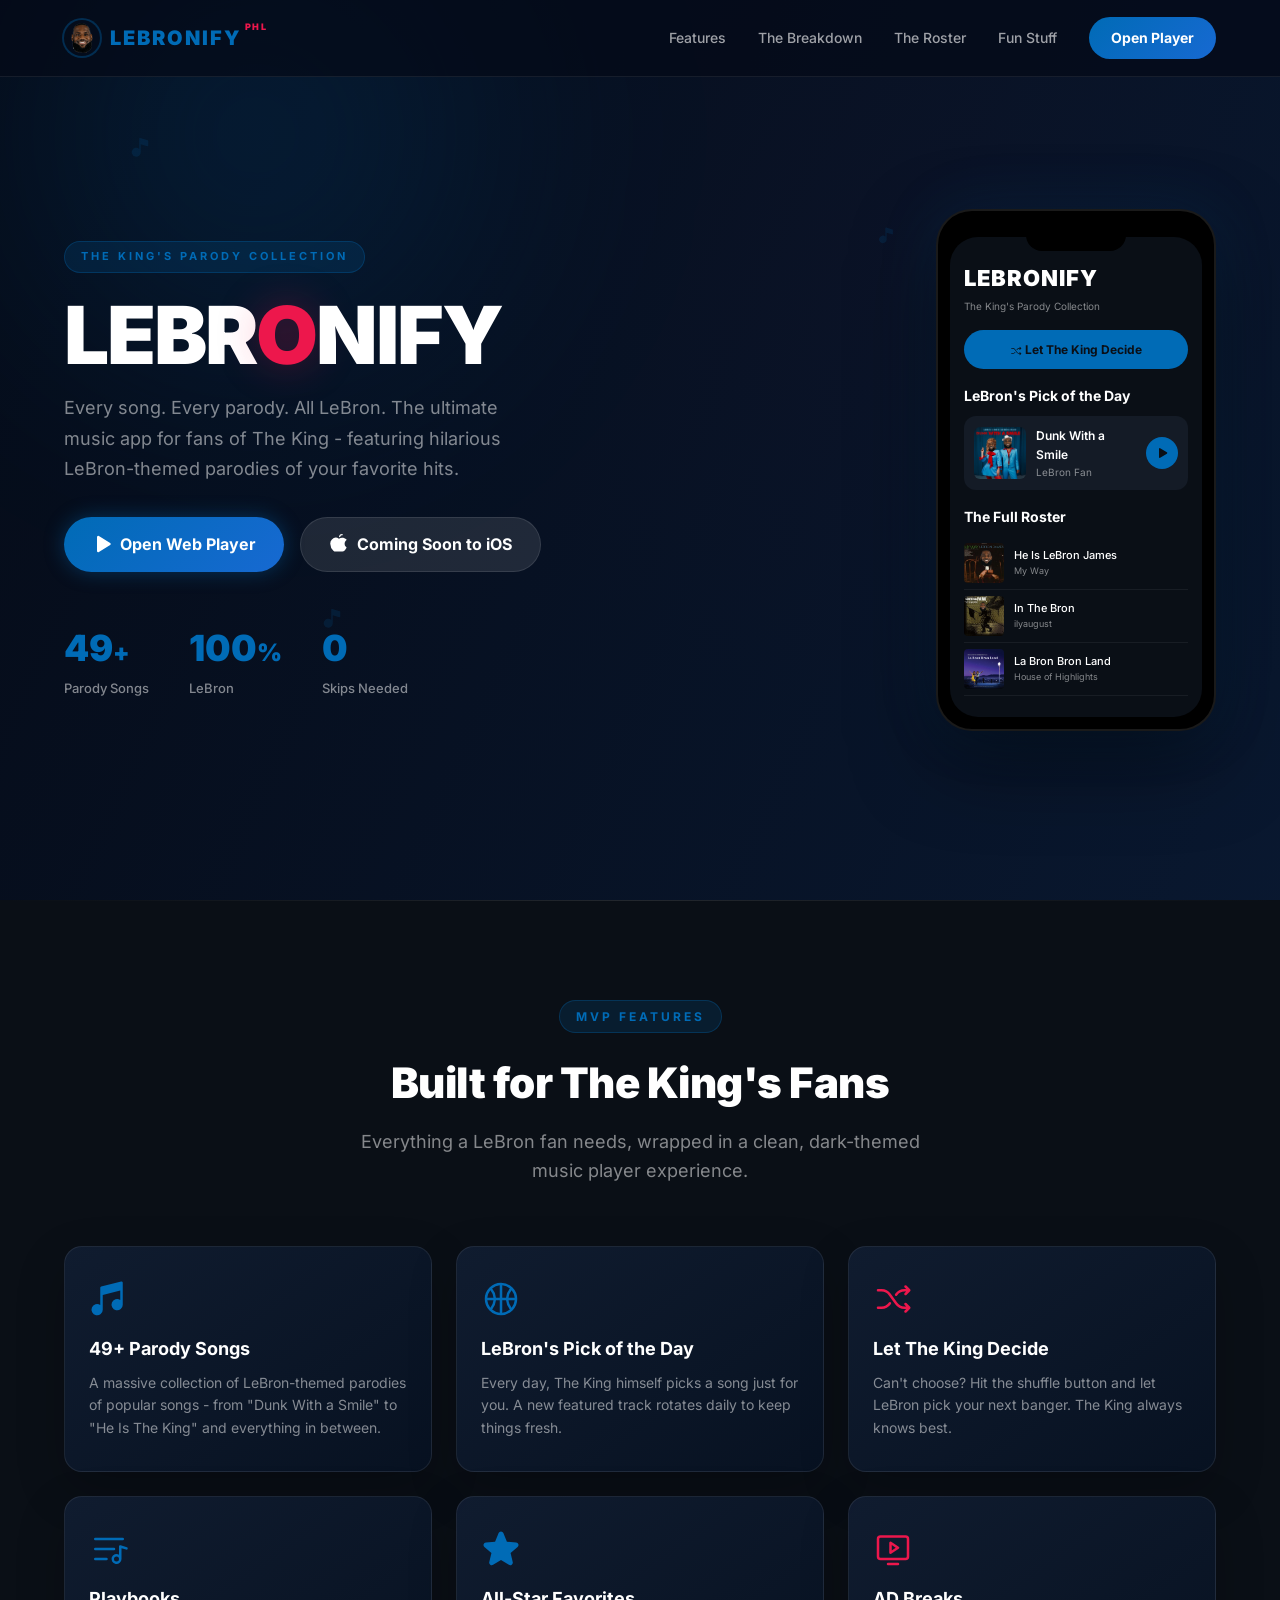
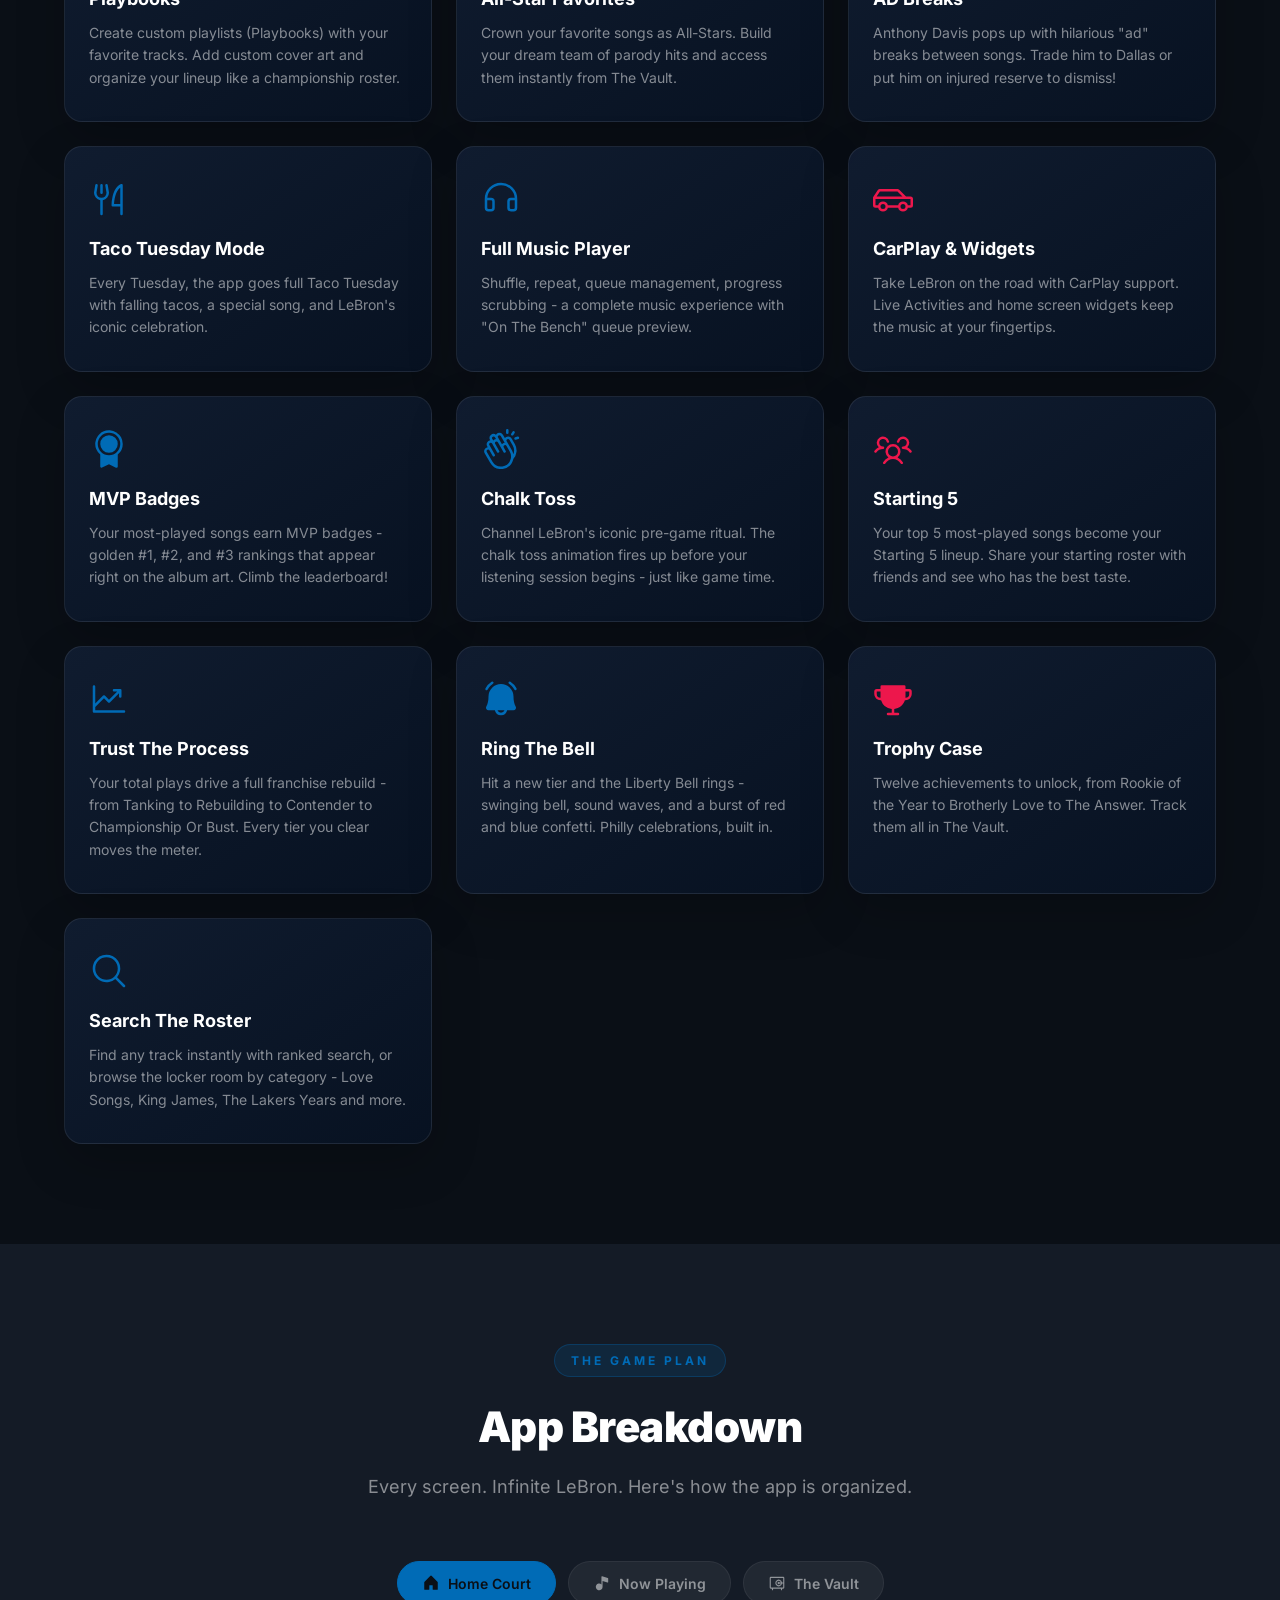
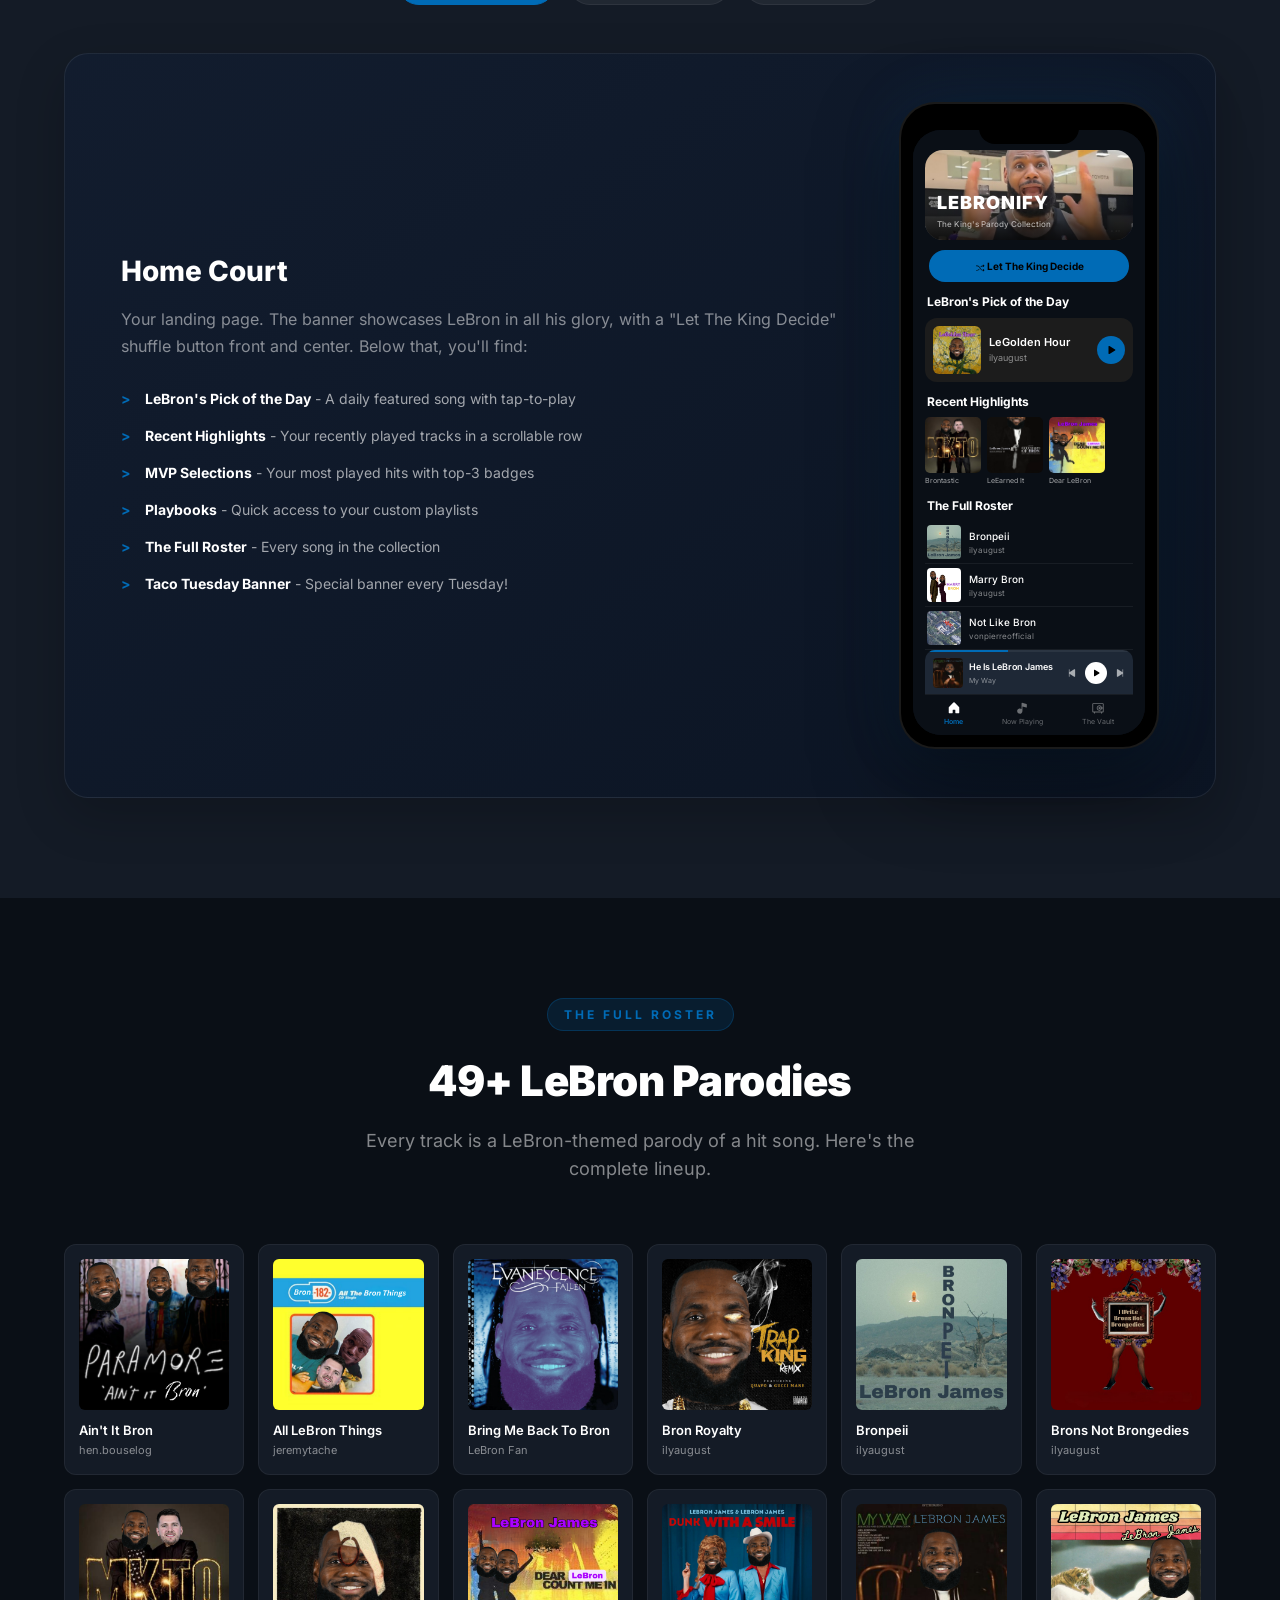
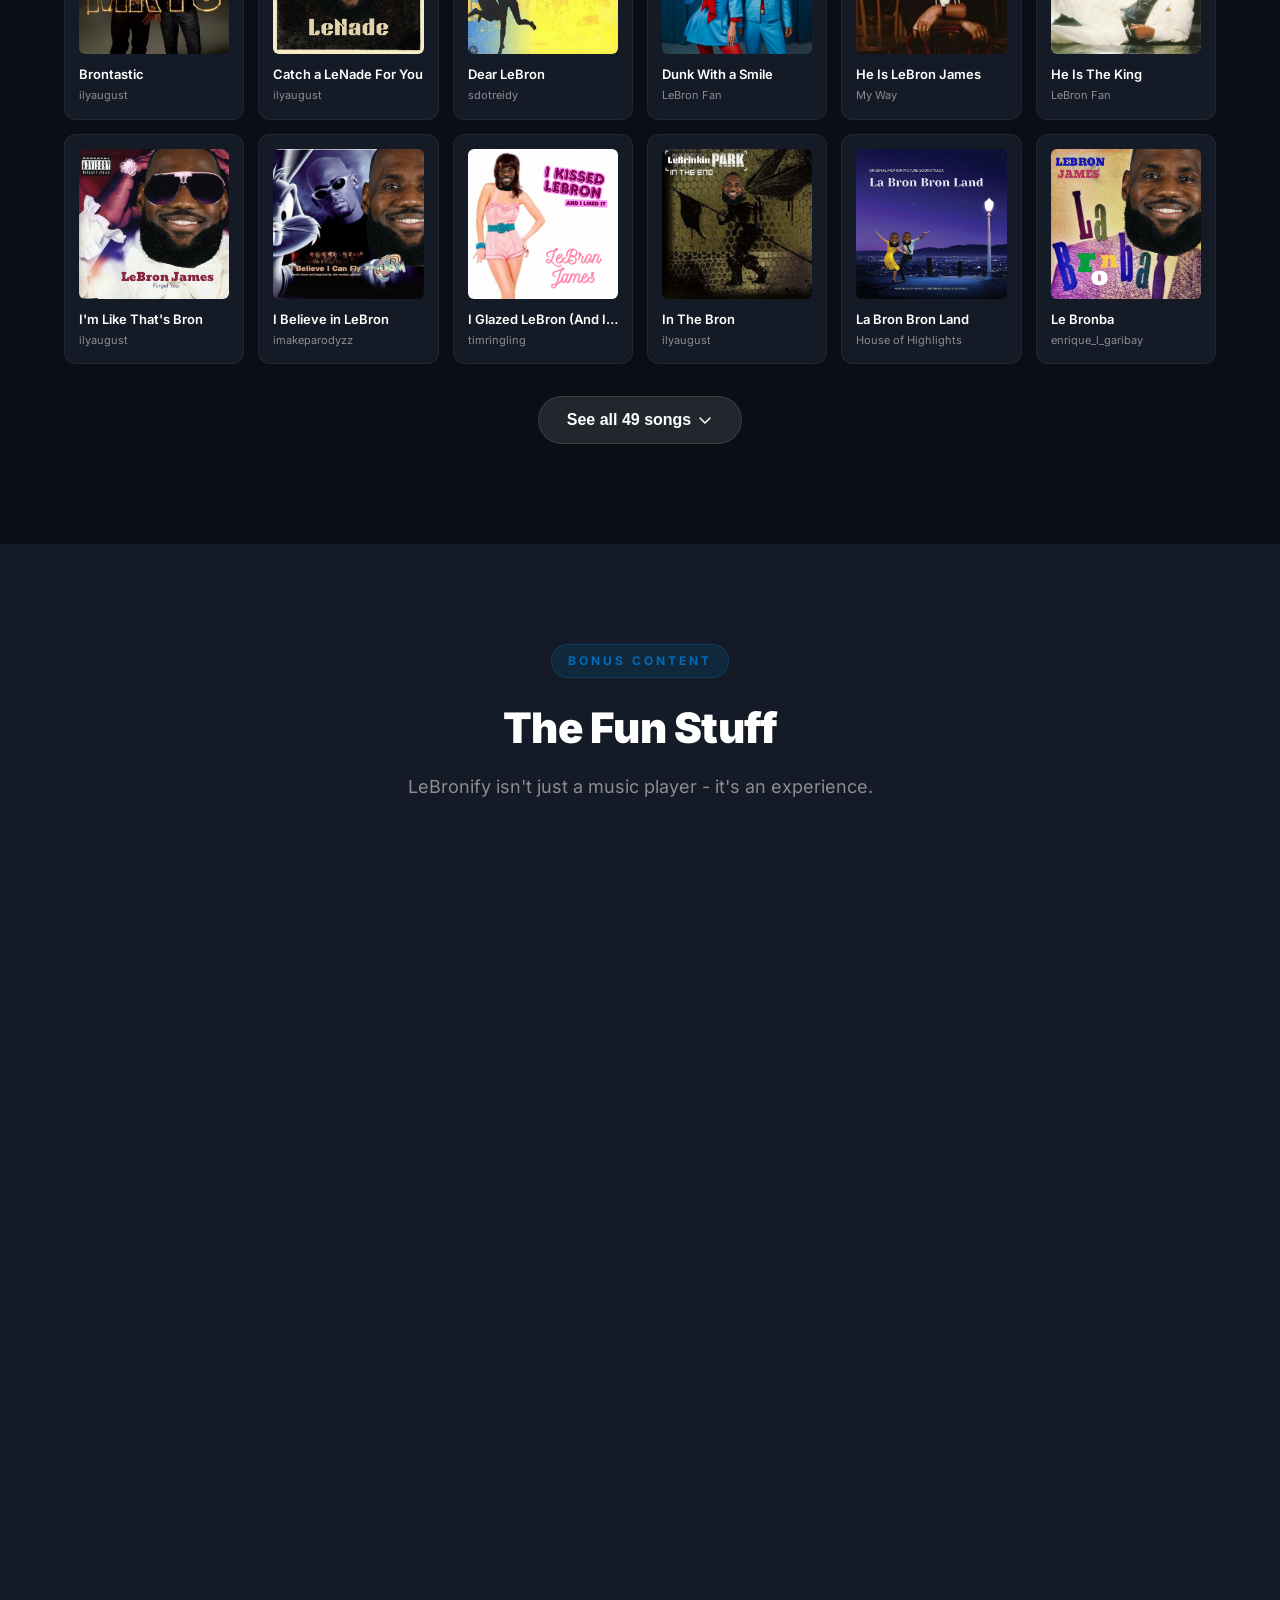
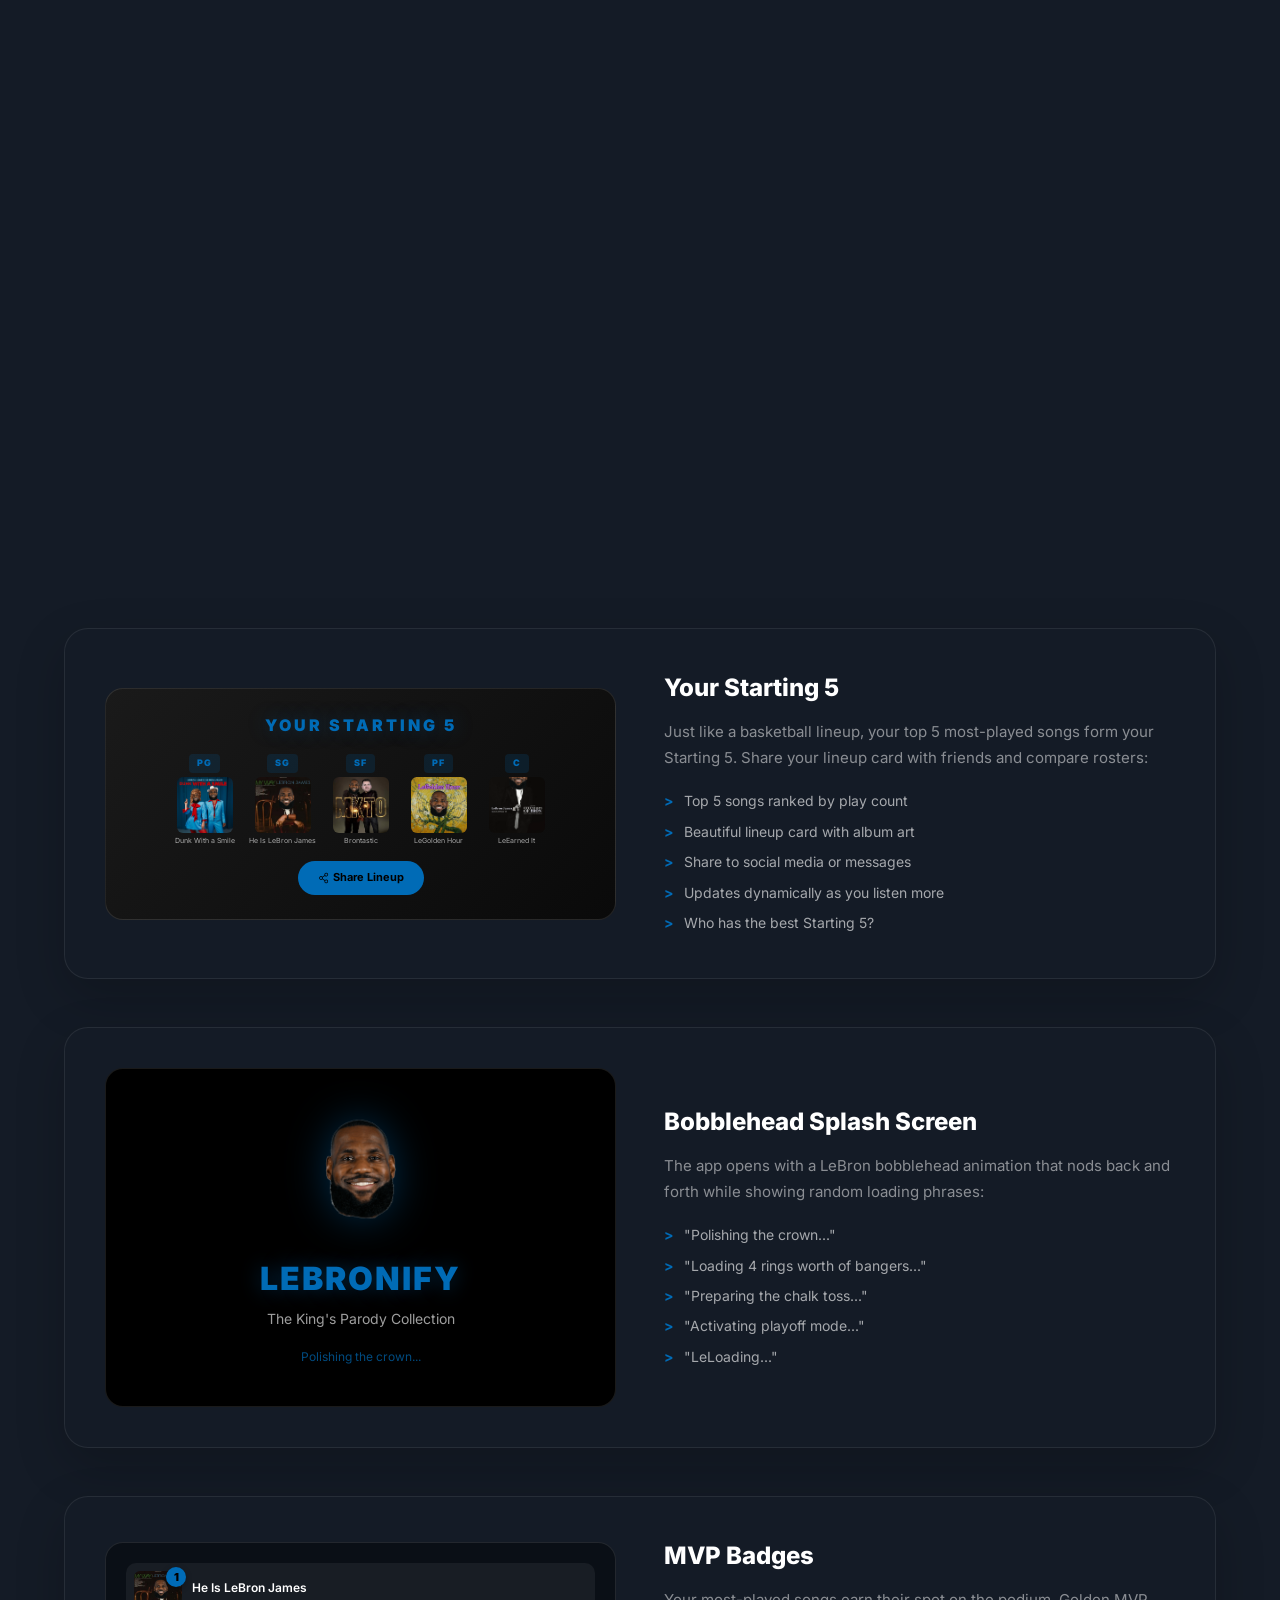
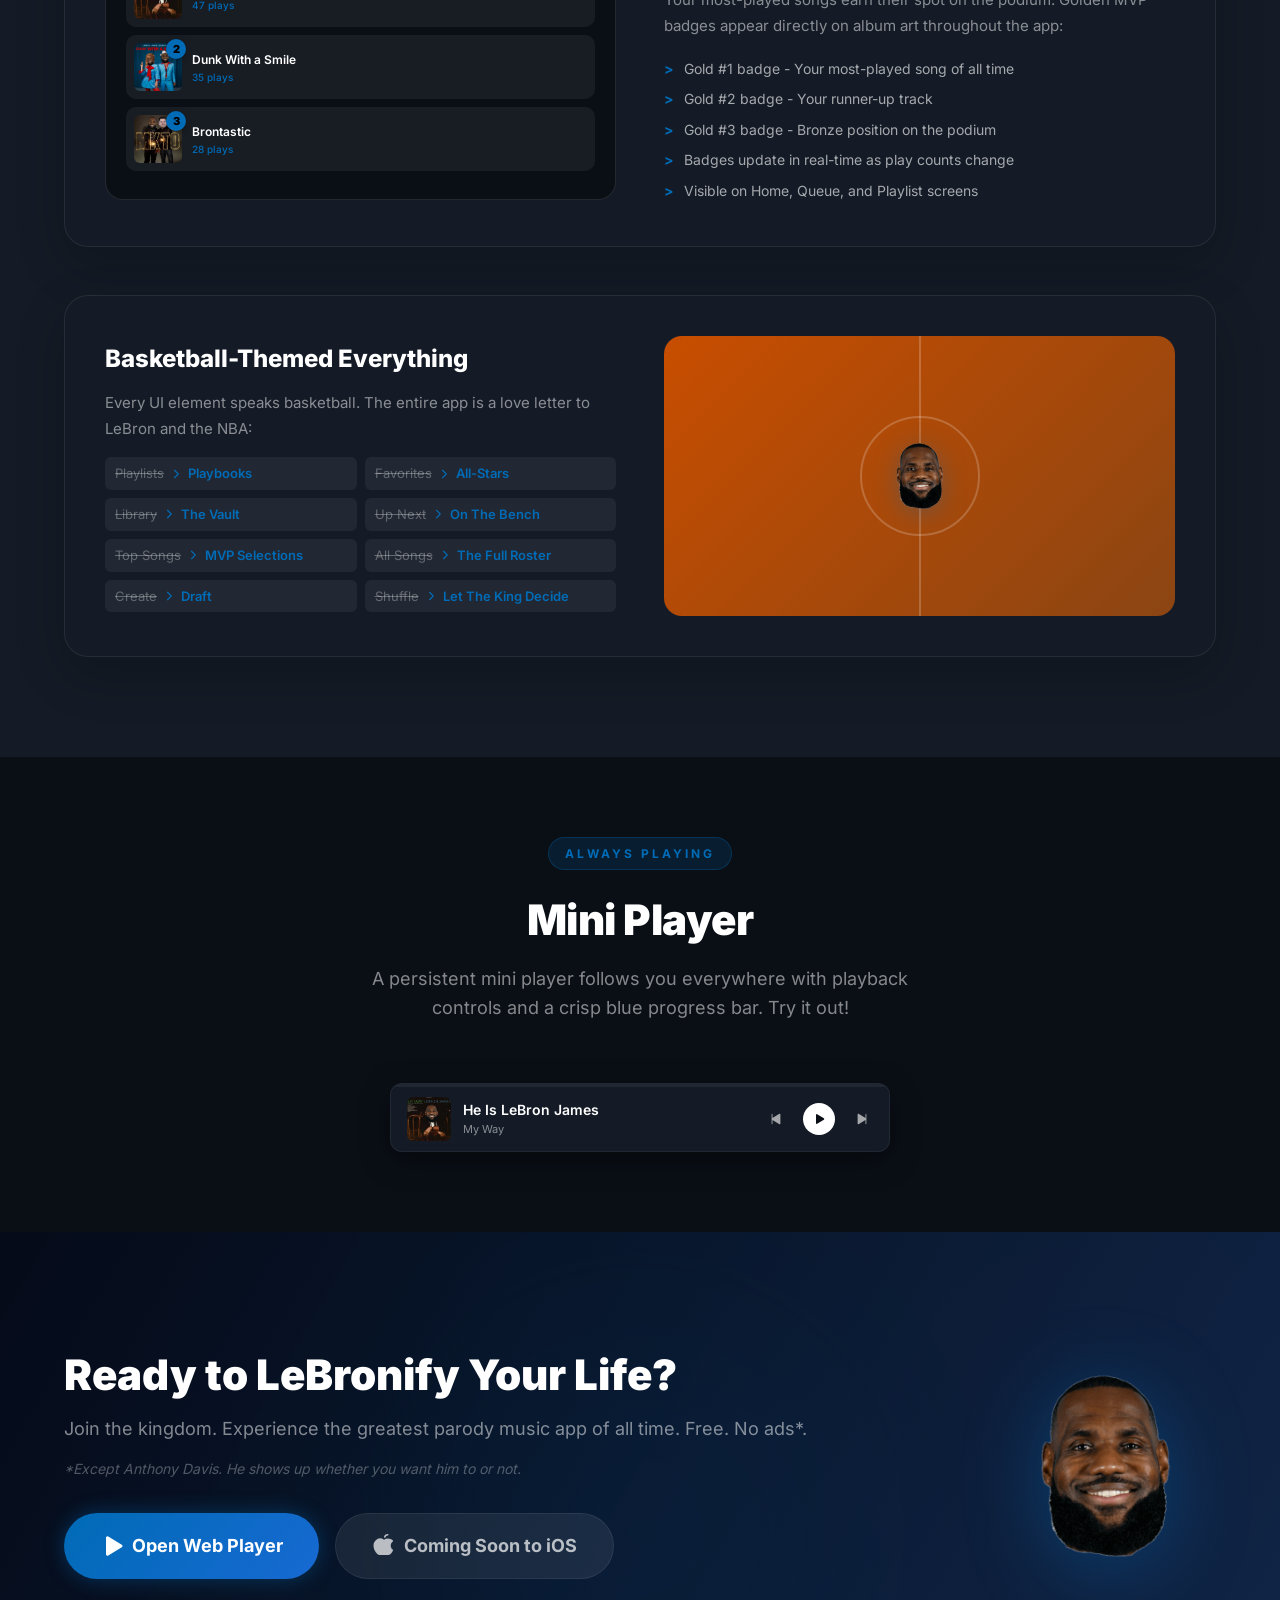
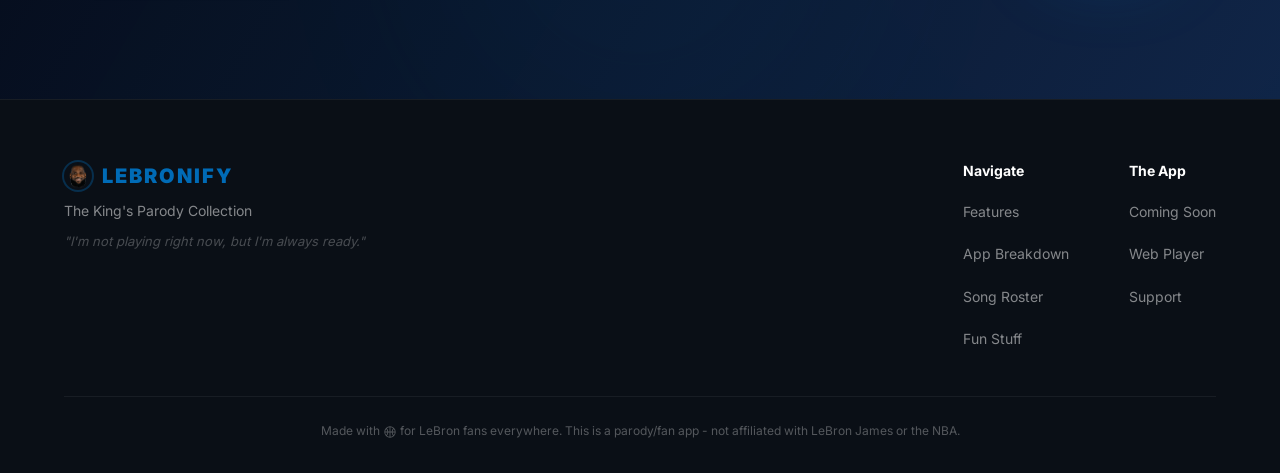
==== commit 14e699e4: "Polish pass: responsive fixes for the landing page and web player Landing page - Hide the hamburger " ====
--- a/index.html
+++ b/index.html
@@ -604,7 +604,13 @@
                 <h2>49+ LeBron Parodies</h2>
                 <p>Every track is a LeBron-themed parody of a hit song. Here's the complete lineup.</p>
             </div>
-            <div class="song-grid" id="song-grid"></div>
+            <div class="song-grid collapsed" id="song-grid"></div>
+            <div class="song-grid-more" id="song-grid-more" hidden>
+                <button type="button" class="btn btn-secondary" id="song-grid-toggle" aria-expanded="false" aria-controls="song-grid">
+                    <span class="song-grid-toggle-label">See the full roster</span>
+                    <i data-icon="chevronRight" data-icon-size="16"></i>
+                </button>
+            </div>
         </div>
     </section>
 
--- a/styles.css
+++ b/styles.css
@@ -790,11 +790,19 @@
    RESPONSIVE
    ============================================ */
 @media (max-width: 1024px) {
+    .features-grid { grid-template-columns: repeat(2, 1fr); }
+    .nav-links { gap: 24px; }
+    .hero { gap: 40px; }
+    .breakdown-panel { gap: 32px; }
+    .fun-card { gap: 32px; padding: 32px; }
+}
+
+@media (max-width: 900px) {
     .hero { flex-direction: column; text-align: center; padding-top: 100px; gap: 40px; }
     .hero-subtitle { margin: 0 auto 32px; }
     .hero-actions { justify-content: center; }
     .hero-stats { justify-content: center; }
-    .features-grid { grid-template-columns: repeat(2, 1fr); }
+    .hero-phone { display: flex; justify-content: center; }
     .breakdown-panel { flex-direction: column !important; text-align: center; }
     .panel-info { text-align: center; }
     .panel-features { text-align: left; max-width: 500px; margin: 0 auto; }
@@ -805,6 +813,7 @@
     .fun-list { text-align: left; max-width: 400px; margin: 0 auto; }
     .download-content { flex-direction: column; text-align: center; }
     .download-buttons { justify-content: center; }
+    .download-visual { display: flex; justify-content: center; }
 }
 
 @media (max-width: 768px) {
@@ -830,11 +839,9 @@
         display: block !important;
         padding: 14px 24px !important;
     }
-    .mobile-menu-btn { display: flex; }
+    .mobile-menu-btn { display: grid; }
     .section-header h2 { font-size: 32px; }
     .section-header { margin-bottom: 40px; }
-    .features-grid { grid-template-columns: 1fr; }
-    .song-grid { grid-template-columns: repeat(2, 1fr); }
     .fun-card { padding: 24px; }
     .fun-card-visual { min-width: unset; width: 100%; }
     .language-grid { grid-template-columns: 1fr; }
@@ -892,7 +899,7 @@
     .hero-stats { flex-direction: row; gap: 20px; align-items: center; flex-wrap: wrap; justify-content: center; }
     .hero-actions { flex-direction: column; align-items: center; width: 100%; }
     .hero-actions .btn { width: 100%; justify-content: center; }
-    .song-grid { grid-template-columns: 1fr 1fr; gap: 10px; }
+    .features-grid { grid-template-columns: 1fr; }
     .song-item { padding: 10px; }
     .song-item-title { font-size: 12px; }
     .song-item-artist { font-size: 10px; }
@@ -957,8 +964,7 @@
     .download-info p { font-size: 15px; }
     .download-lebron-img { width: 140px; height: 140px; }
     /* Breakdown tabs scroll if needed */
-    .breakdown-tabs { flex-wrap: nowrap; overflow-x: auto; -webkit-overflow-scrolling: touch; padding-bottom: 4px; }
-    .tab-btn { white-space: nowrap; flex-shrink: 0; }
+    .tab-btn { white-space: nowrap; }
 }
 
 @media (max-width: 360px) {
@@ -1062,14 +1068,11 @@
     .feature-card h3 { font-size: 17px; }
     .feature-card p { font-size: 13px; }
 
-    .breakdown-tabs {
-        width: calc(100vw - 32px);
-        margin-inline: auto;
-        gap: 6px;
-        scrollbar-width: none;
-    }
-    .breakdown-tabs::-webkit-scrollbar { display: none; }
-    .tab-btn { min-height: 42px; padding: 9px 13px; }
+    .breakdown-tabs { gap: 6px; flex-wrap: nowrap; overflow: visible; padding-bottom: 0; }
+    .tab-btn {
+        flex: 1 1 0; min-width: 0; justify-content: center;
+        min-height: 44px; padding: 8px 6px; gap: 6px; font-size: 13px;
+    }
     .breakdown-content { padding: 18px 14px; border-radius: 16px; overflow: hidden; }
     .breakdown-panel { gap: 24px !important; }
     .panel-info, .panel-phone { width: 100%; min-width: 0; }
@@ -1077,7 +1080,7 @@
     .panel-features li { padding-left: 17px; line-height: 1.55; }
     .phone-mockup.small { width: min(224px, 70vw); max-width: 100%; }
 
-    .song-grid { grid-template-columns: repeat(2, minmax(0, 1fr)); gap: 8px; }
+    .song-grid { gap: 8px; }
     .song-item { min-width: 0; padding: 8px; border-radius: 12px; }
     .song-item-art { aspect-ratio: 1; }
     .song-item-title, .song-item-artist {
@@ -1199,20 +1202,19 @@
 .mobile-menu-btn {
     width: 44px;
     height: 44px;
-    display: grid;
     place-items: center;
+    align-content: center;
 }
 
 .nav-logo { min-height: 44px; display: inline-flex; align-items: center; }
 
 .tab-btn { min-height: 44px; }
 
-/* Footer and nav links were ~21px tall — too small to hit reliably. */
+/* Footer links were ~21px tall — too small to hit reliably. */
 .footer-links a,
-.footer-col a,
-.nav-links a {
+.footer-col a {
     display: inline-block;
-    padding: 8px 0;
+    padding: 6px 0;
 }
 
 /* Keep content clear of the notch and home indicator. */
@@ -1239,12 +1241,6 @@
     max-width: 100vw;
 }
 
-/* Footer/nav links to a full 44px target. */
-.footer-links a,
-.footer-col a,
-.nav-links a {
-    padding: 12px 0;
-}
 
 /* The phone mockups are illustrations, not controls — keep them out of the
    tap-target and accessibility surface entirely. */
@@ -1268,3 +1264,69 @@
     transform: none;
     box-shadow: none;
 }
+
+/* ============================================================
+   POLISH PASS
+   ============================================================ */
+
+/* Desktop nav: links sit on one line; the CTA keeps its pill padding. */
+@media (min-width: 769px) {
+    .nav-links a { padding: 8px 0; }
+    .nav-links a.nav-cta { padding: 10px 22px; }
+}
+
+/* Phone mockups are little app screens — they shouldn't inherit the
+   centered text of whatever section they're placed in. */
+.phone-mockup { text-align: left; }
+
+/* App Breakdown: give the panel a real card with breathing room so the
+   copy and phone aren't pressed against the border. */
+.breakdown-content {
+    background: linear-gradient(145deg, rgba(17, 29, 50, 0.7), rgba(8, 18, 35, 0.7));
+    border-radius: var(--radius-xl);
+    padding: 48px 56px;
+}
+@media (max-width: 1024px) {
+    .breakdown-content { padding: 40px; }
+}
+@media (max-width: 600px) {
+    .breakdown-content { padding: 22px 16px; }
+}
+@media (max-width: 400px) {
+    .tab-btn .tab-icon { display: none; }
+}
+
+/* The Roster: denser grid, collapsed to a few rows until asked. */
+.song-grid { grid-template-columns: repeat(6, minmax(0, 1fr)); gap: 14px; }
+.song-grid.collapsed .song-item:nth-child(n + 19) { display: none; }
+@media (max-width: 1023px) {
+    .song-grid { grid-template-columns: repeat(4, minmax(0, 1fr)); }
+    .song-grid.collapsed .song-item:nth-child(n + 17) { display: none; }
+}
+@media (max-width: 600px) {
+    .song-grid { grid-template-columns: repeat(3, minmax(0, 1fr)); }
+    .song-grid.collapsed .song-item:nth-child(n + 13) { display: none; }
+    .song-item { padding: 6px; border-radius: 10px; }
+    .song-item-art { margin-bottom: 6px; border-radius: 6px; }
+    .song-item-title { font-size: 11px; }
+    .song-item-artist { font-size: 10px; }
+}
+.song-grid-more { display: flex; justify-content: center; }
+.song-grid-more[hidden] { display: none; }
+.song-grid-more .btn { gap: 6px; }
+.song-grid-more .btn .ph { transform: rotate(90deg); transition: transform var(--transition); }
+.song-grid-more .btn[aria-expanded="true"] .ph { transform: rotate(-90deg); }
+
+/* Footer on phones: brand on top, the two link lists side by side. */
+@media (max-width: 768px) {
+    .footer-content {
+        display: grid;
+        grid-template-columns: 1fr 1fr;
+        gap: 28px 16px;
+    }
+    .footer-brand { grid-column: 1 / -1; }
+    .footer-links { gap: 2px; }
+}
+@media (min-width: 769px) and (max-width: 900px) {
+    .nav-links { gap: 20px; }
+}
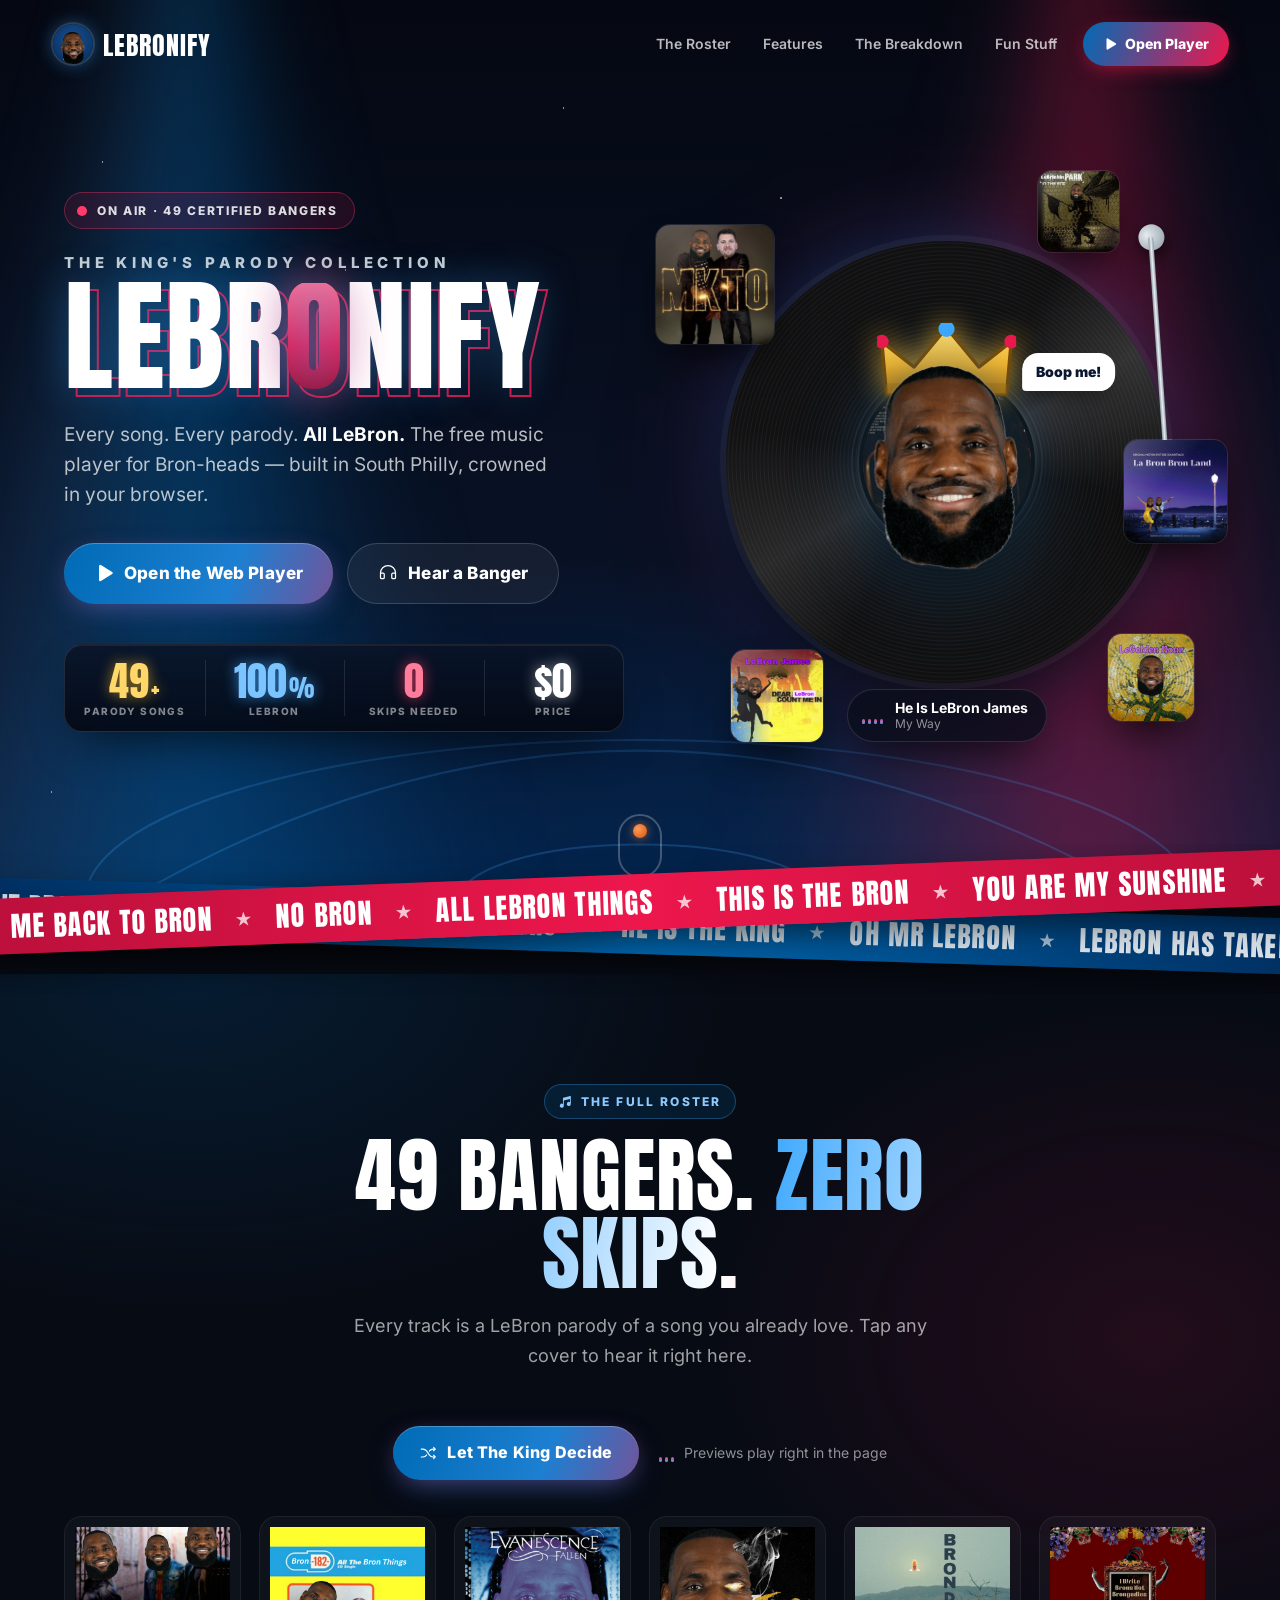
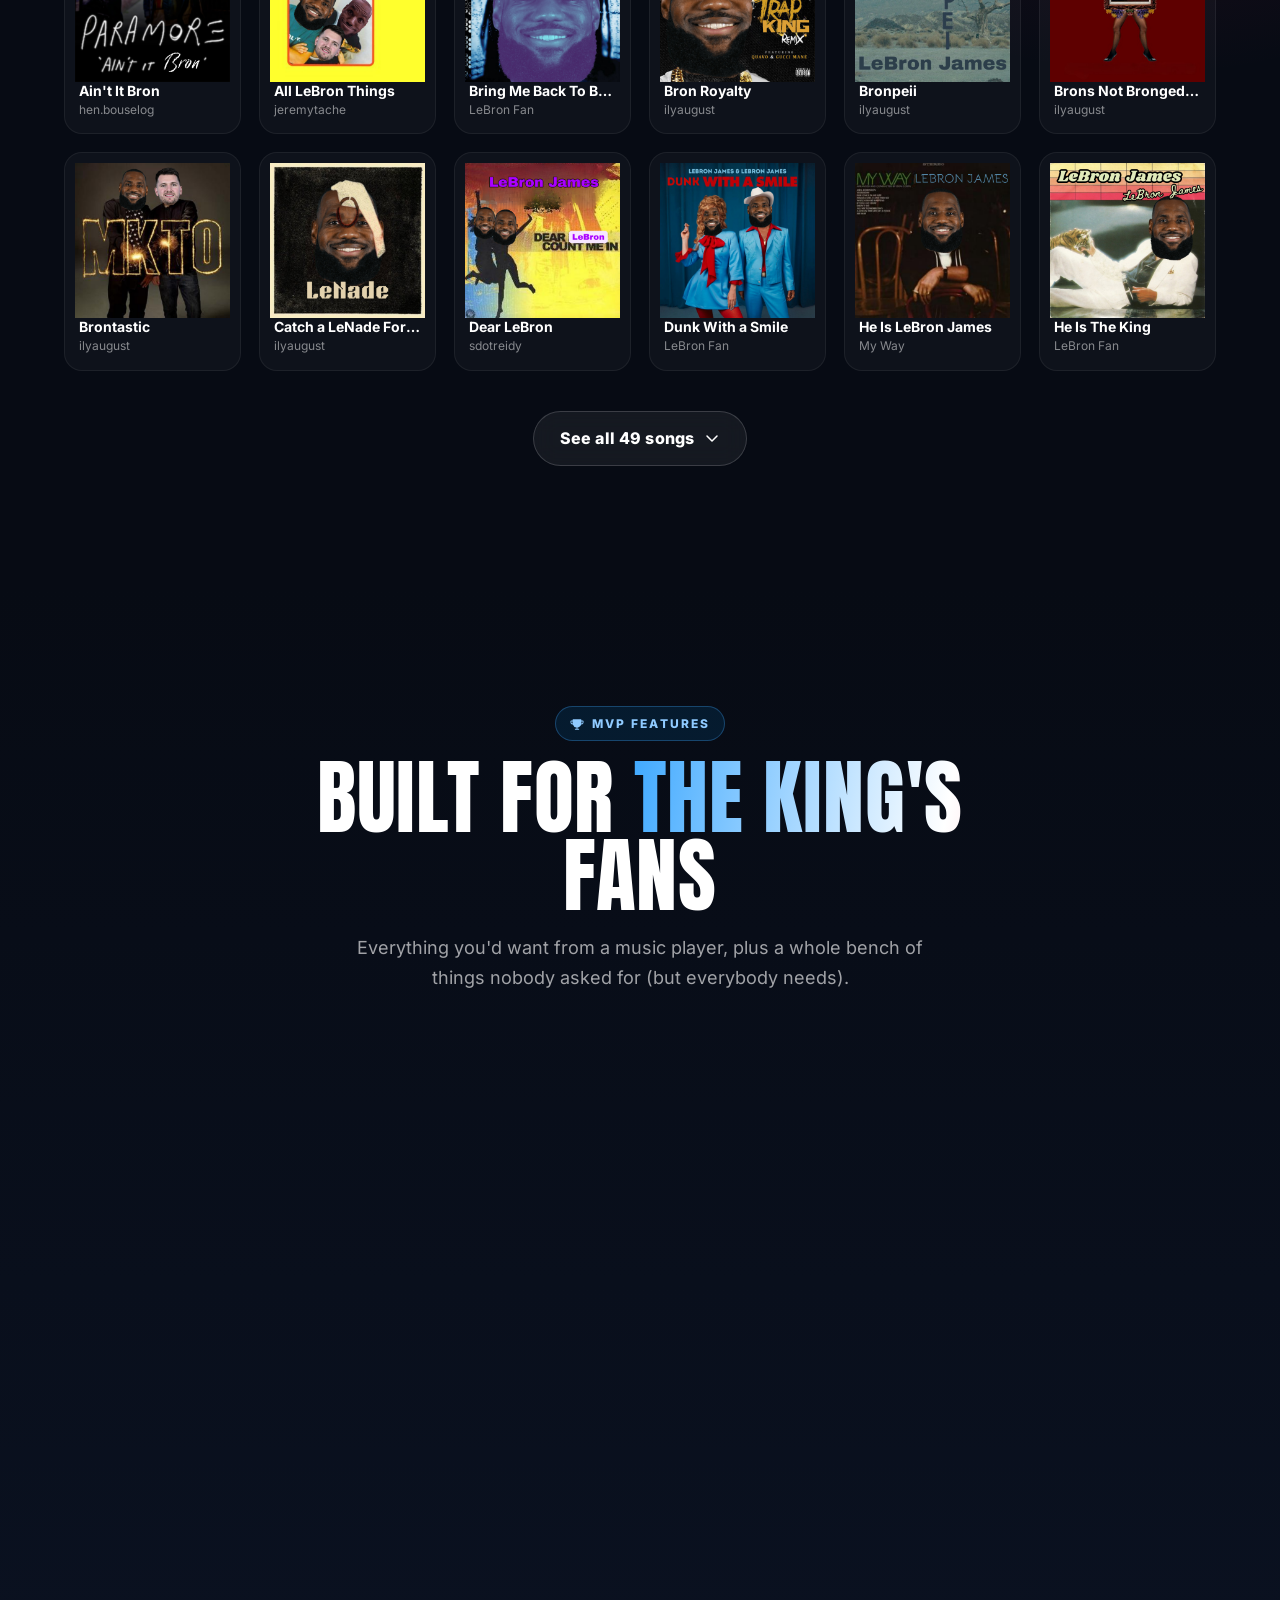
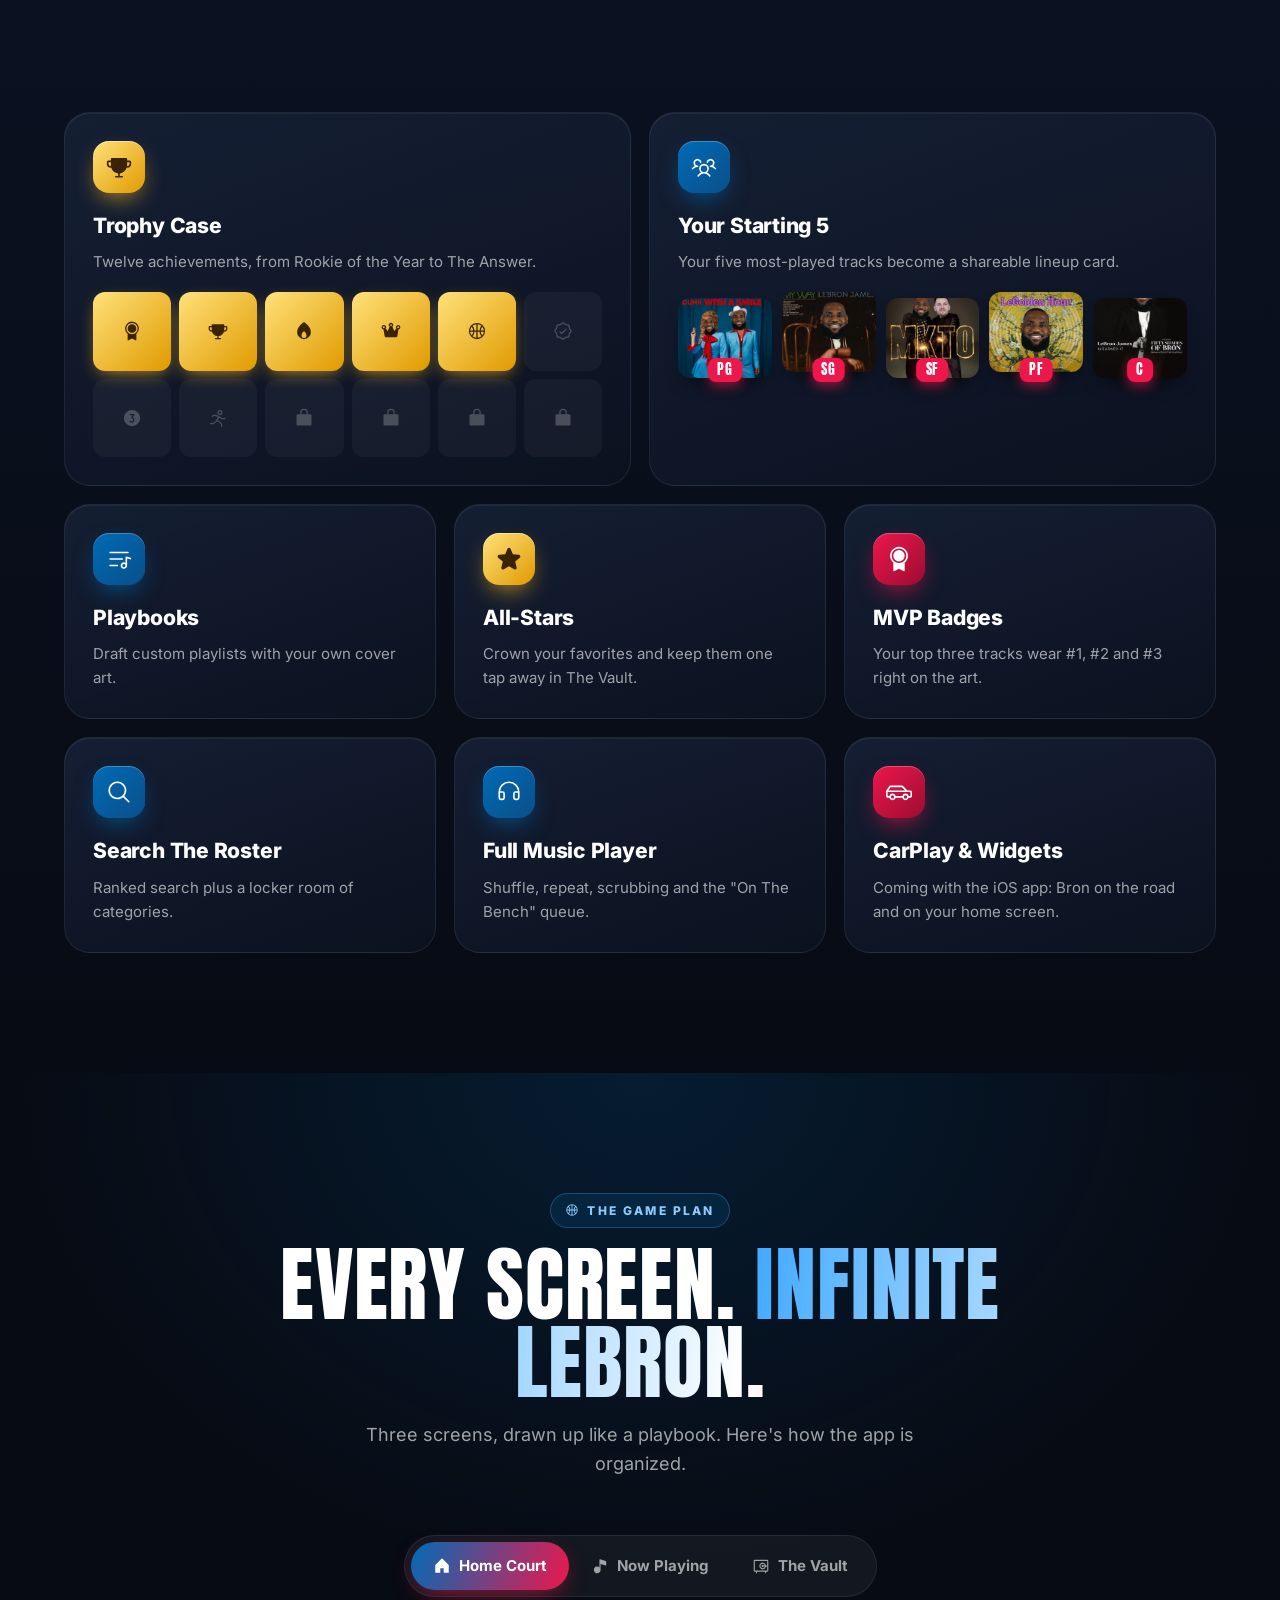
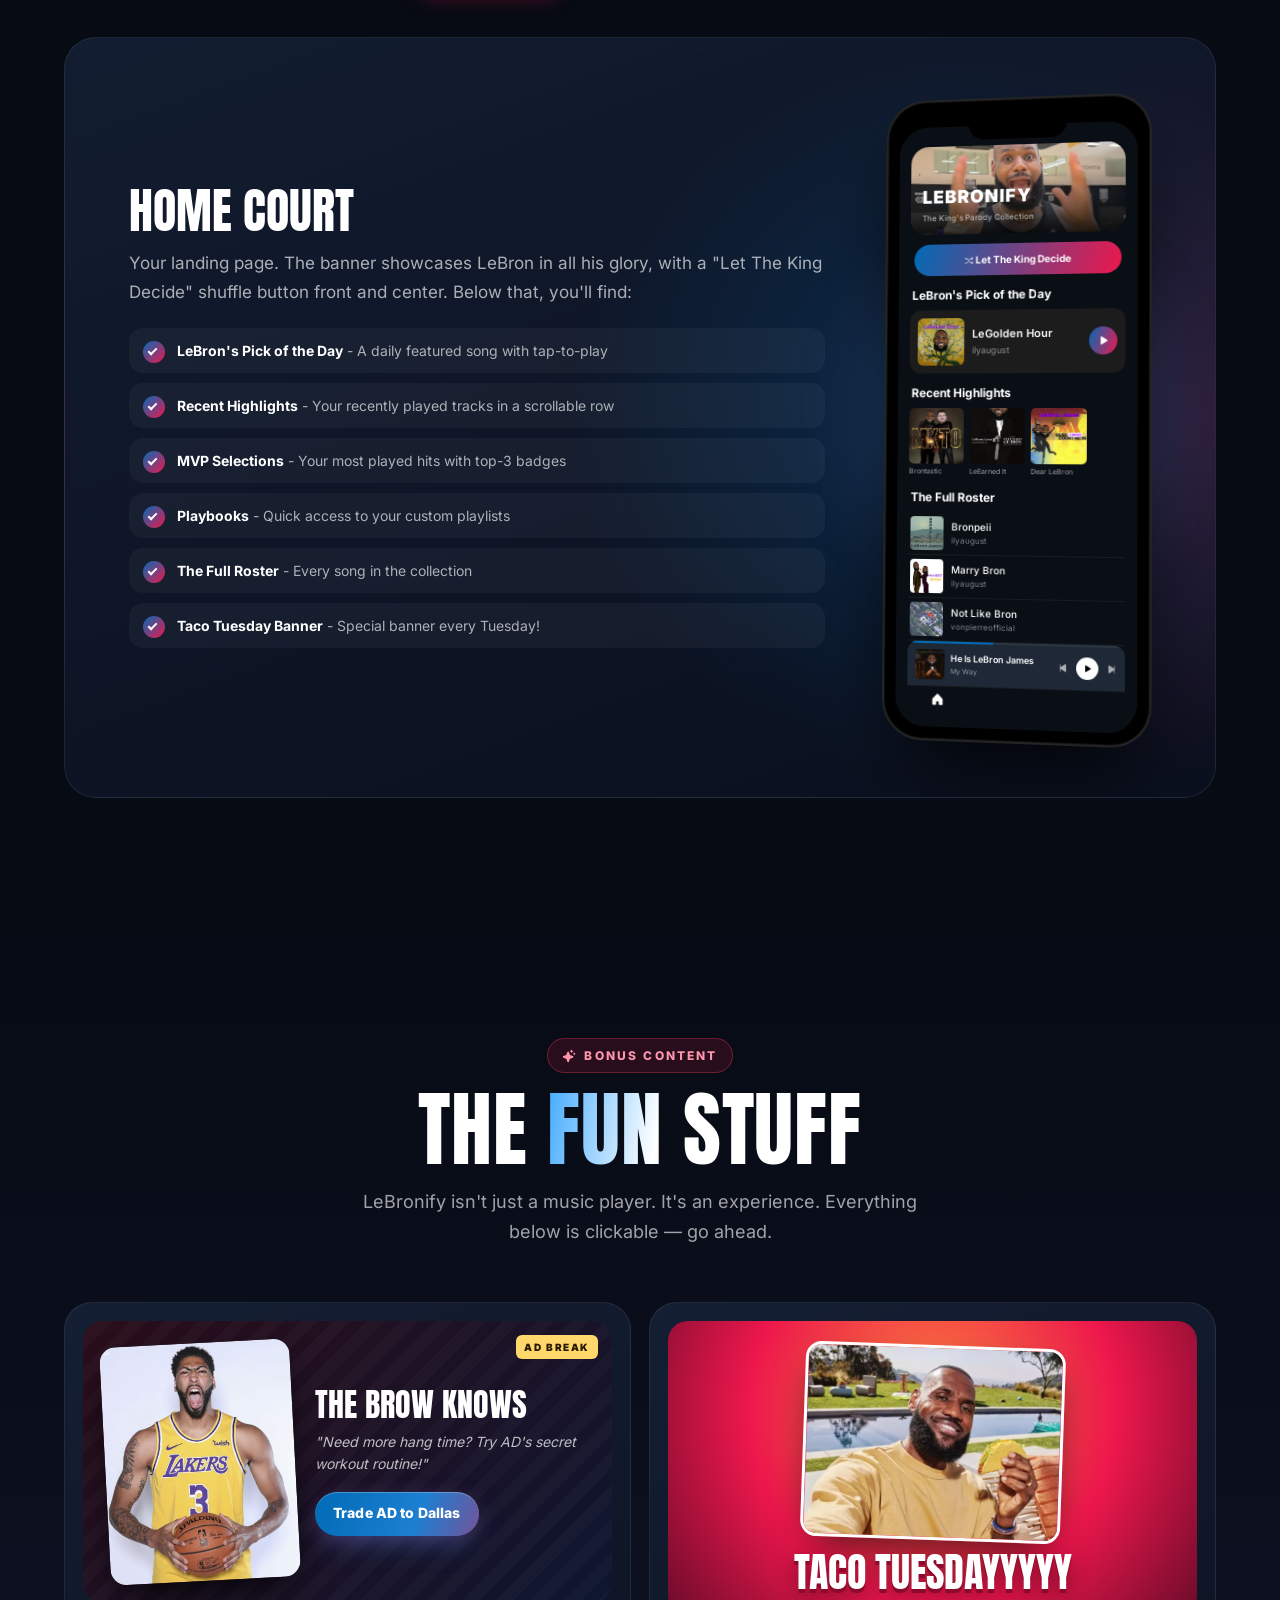
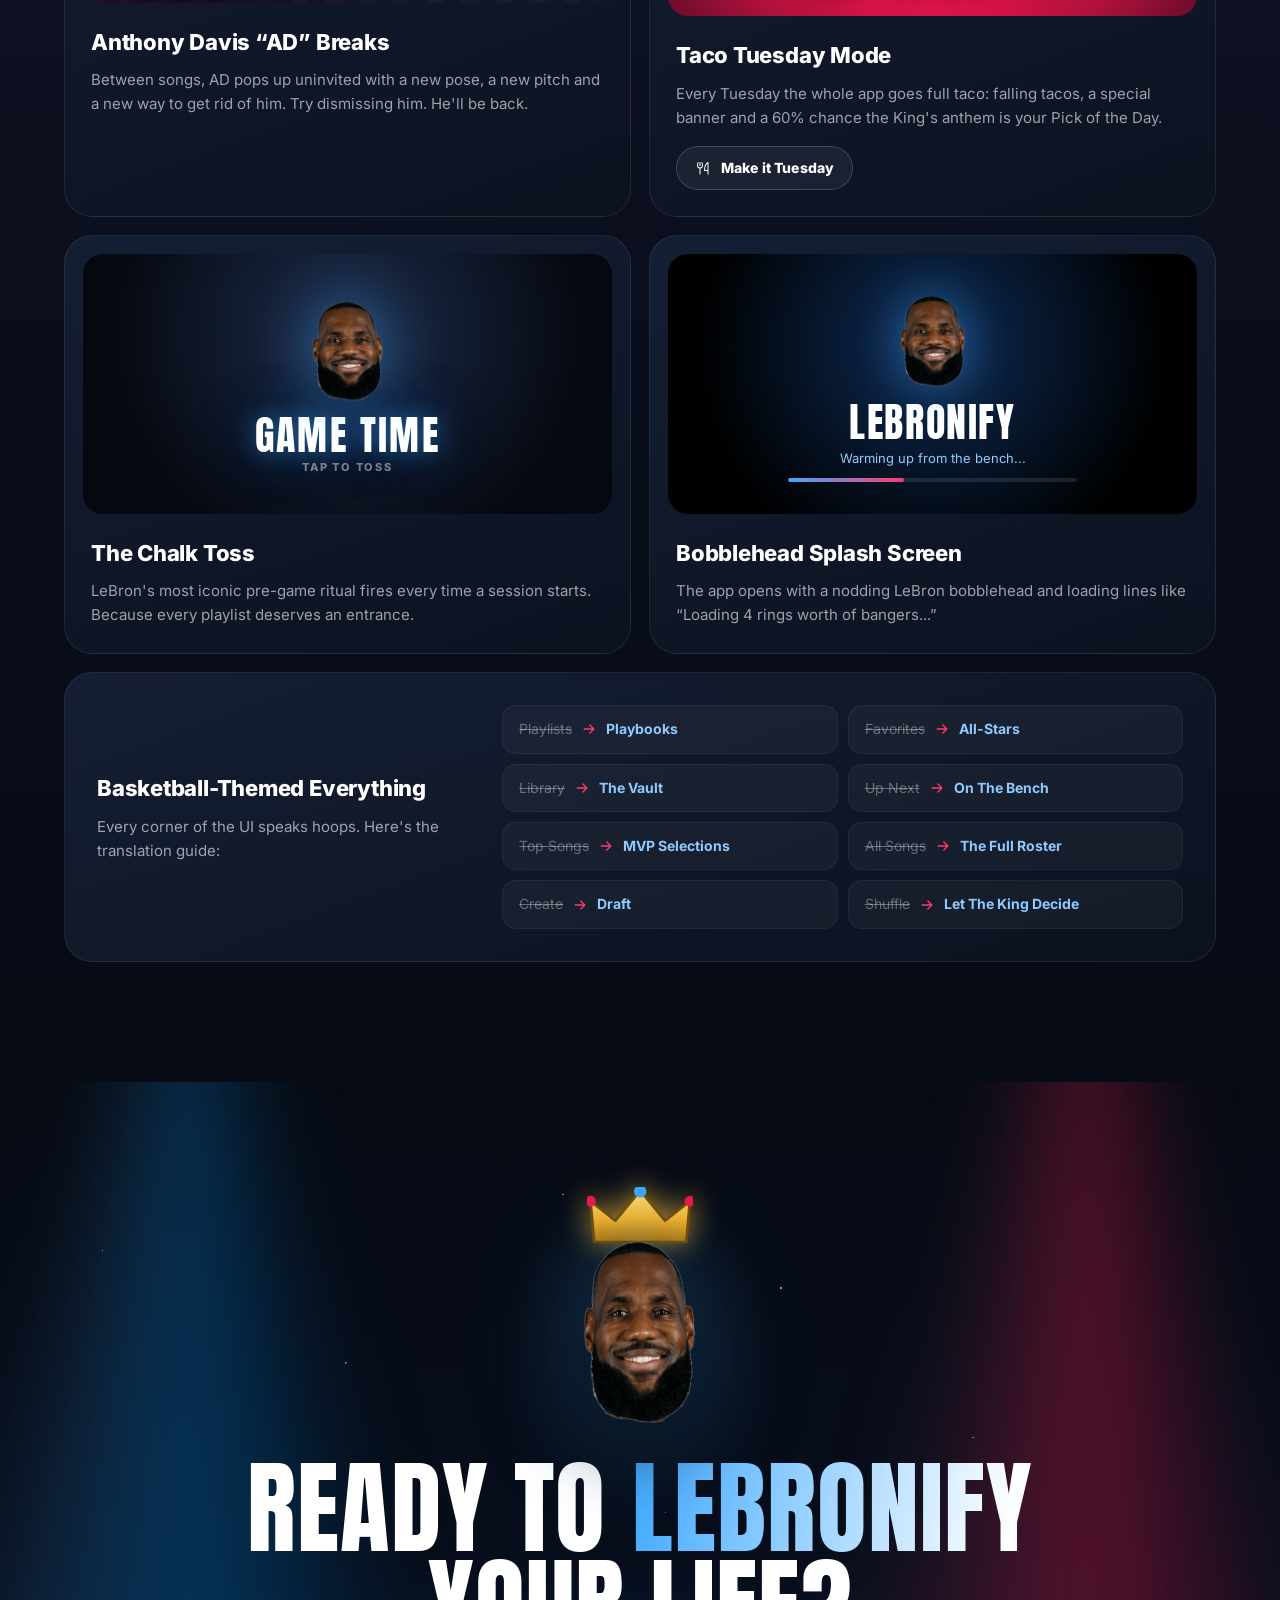
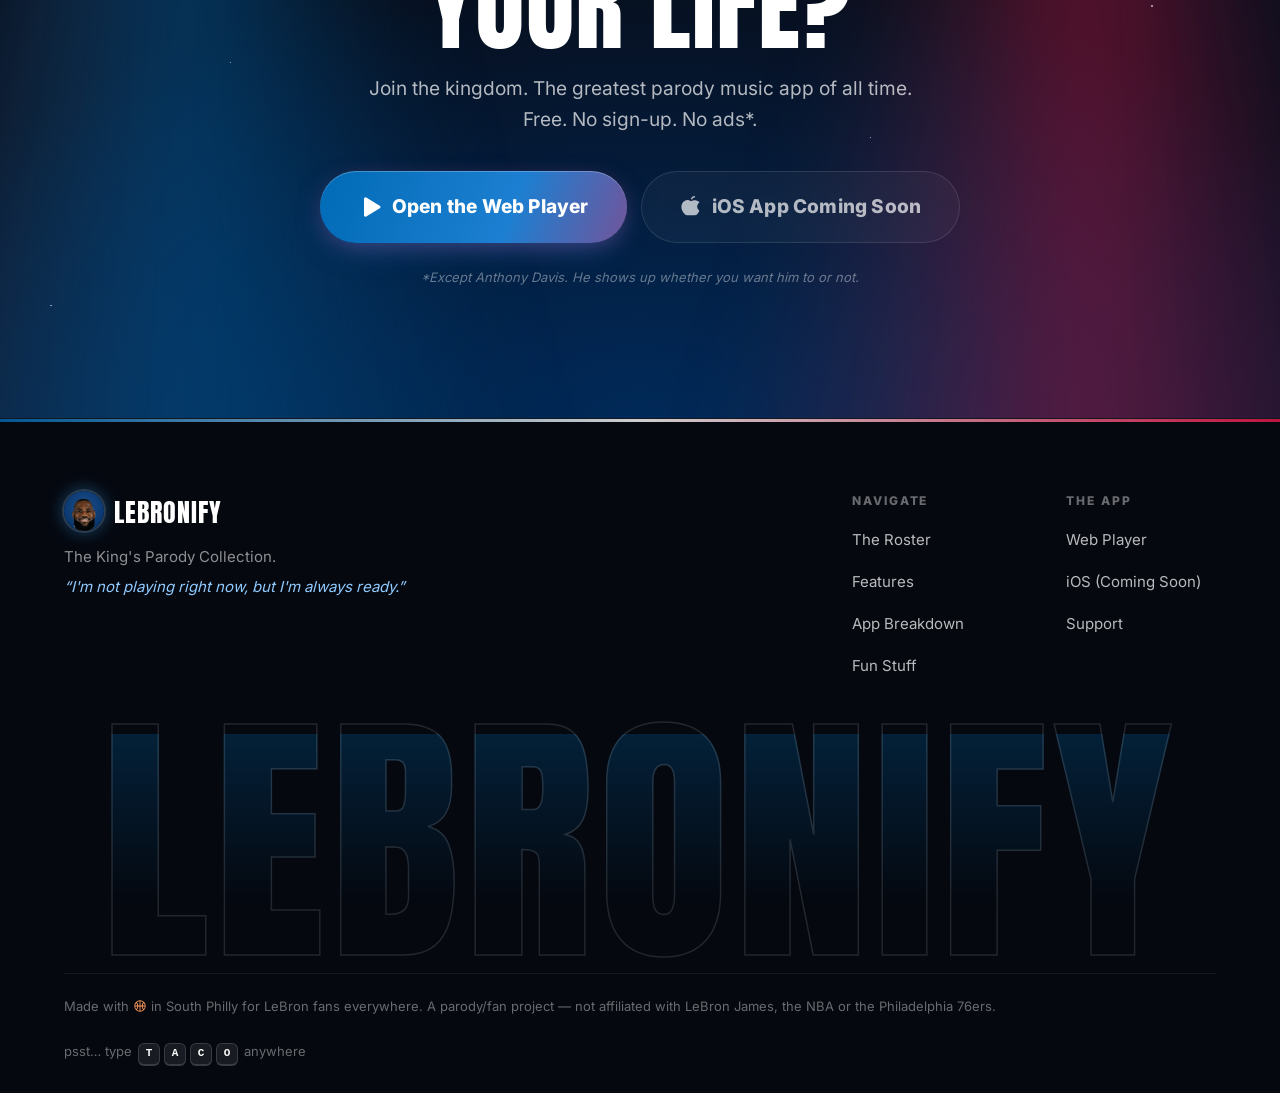
==== commit 24f89b90: "Redesign the landing page with an arena-night look and live song previews - Self-host Anton as a dis" ====
--- a/index.html
+++ b/index.html
@@ -3,7 +3,7 @@
 <head>
     <meta charset="UTF-8">
     <meta name="viewport" content="width=device-width, initial-scale=1.0, viewport-fit=cover">
-    <meta name="theme-color" content="#0a0f16">
+    <meta name="theme-color" content="#070b14">
 
     <title>LeBronify — 100+ LeBron James Parody Songs, Free Web Player</title>
     <meta name="description" content="LeBronify is the free LeBron James parody music player. Stream 100+ LeBron parody songs in your browser, build Playbooks, crown All-Stars and trust the process. No sign-up.">
@@ -37,6 +37,7 @@
     <link rel="manifest" href="site.webmanifest">
 
     <link rel="preload" href="/fonts/inter-var.woff2" as="font" type="font/woff2" crossorigin>
+    <link rel="preload" href="/fonts/anton.woff2" as="font" type="font/woff2" crossorigin>
 
     <script type="application/ld+json">
 {
@@ -135,254 +136,332 @@
     <script src="analytics.js"></script>
 </head>
 <body>
-    <!-- Crown cursor trail canvas -->
-    <canvas id="crown-trail"></canvas>
-
-    <!-- Navigation -->
-    <nav class="navbar" id="navbar">
-        <div class="nav-content">
+    <a class="skip-link" href="#roster">Skip to the songs</a>
+
+    <!-- Crown cursor trail + confetti share one fixed, click-through canvas -->
+    <canvas id="fx-canvas" aria-hidden="true"></canvas>
+
+    <!-- ============ NAV ============ -->
+    <header class="nav" id="nav">
+        <div class="nav-inner">
             <a href="/" class="nav-logo" aria-label="LeBronify home">
-                <img src="images/ui/lebron_default.png" alt="LeBronify" class="logo-icon">
-                <span class="logo-text">LEBRONIFY</span>
+                <span class="nav-logo-head"><img src="images/ui/lebron_default.png" alt="" width="40" height="40"></span>
+                <span class="nav-logo-word">LEBRONIFY</span>
             </a>
-            <div class="nav-links" id="nav-links">
+            <nav class="nav-links" id="nav-links" aria-label="Main">
+                <a href="#roster">The Roster</a>
                 <a href="#features">Features</a>
-                <a href="#app-breakdown">The Breakdown</a>
-                <a href="#songs">The Roster</a>
+                <a href="#breakdown">The Breakdown</a>
                 <a href="#fun-stuff">Fun Stuff</a>
-                <a href="/player" class="nav-cta">Open Player</a>
-            </div>
-            <button class="mobile-menu-btn" id="mobile-menu-btn" aria-label="Toggle menu" aria-expanded="false" aria-controls="nav-links">
-                <span></span>
-                <span></span>
-                <span></span>
+                <a href="/player" class="nav-cta">
+                    <i data-icon="play" data-icon-size="14"></i>
+                    Open Player
+                </a>
+            </nav>
+            <button class="nav-burger" id="nav-burger" aria-label="Open menu" aria-expanded="false" aria-controls="nav-links">
+                <span></span><span></span>
             </button>
         </div>
-    </nav>
-
-    <!-- Hero Section -->
-    <section class="hero-wrapper" id="hero">
-        <div class="hero-bg-effects">
-            <div class="hero-glow"></div>
-            <div class="floating-notes">
-                <i data-icon="musicNote" class="note"></i>
-                <i data-icon="musicNote" class="note"></i>
-                <i data-icon="musicNote" class="note"></i>
-                <i data-icon="musicNote" class="note"></i>
-                <i data-icon="musicNote" class="note"></i>
-            </div>
-        </div>
-        <div class="hero">
-            <div class="hero-content">
-                <div class="hero-badge">THE KING'S PARODY COLLECTION</div>
+    </header>
+
+    <main id="main">
+
+    <!-- ============ HERO ============ -->
+    <section class="hero" id="hero">
+        <div class="hero-stage" aria-hidden="true">
+            <div class="beam beam--blue"></div>
+            <div class="beam beam--red"></div>
+            <div class="hero-stars"></div>
+            <svg class="hero-court" viewBox="0 0 1200 400" preserveAspectRatio="xMidYMax slice">
+                <ellipse cx="600" cy="400" rx="520" ry="150" />
+                <ellipse cx="600" cy="400" rx="170" ry="52" />
+                <line x1="0" y1="400" x2="1200" y2="400" />
+                <path d="M120 400 Q 600 120 1080 400" />
+            </svg>
+        </div>
+
+        <div class="container hero-grid">
+            <div class="hero-copy">
+                <p class="live-chip">
+                    <span class="live-dot"></span>
+                    <span>On air &middot; 49 certified bangers</span>
+                </p>
                 <h1 class="hero-title">
-                <span class="title-line">LEBR</span><span class="title-highlight">O</span><span class="title-line">NIFY</span>
-            </h1>
-            <p class="hero-subtitle">Every song. Every parody. All LeBron. The ultimate music app for fans of The King - featuring hilarious LeBron-themed parodies of your favorite hits.</p>
-            <div class="hero-actions">
-                <a href="/player" class="btn btn-primary btn-web-hero">
-                    <i data-icon="play" data-icon-size="20"></i>
-                    Open Web Player
-                </a>
-                <a href="#download" class="btn btn-secondary">
-                    <i data-icon="appleLogo" data-icon-size="20"></i>
-                    Coming Soon to iOS
-                </a>
-            </div>
-            <div class="hero-stats">
-                <div class="stat">
-                    <span class="stat-top"><span class="stat-number" data-target="49">0</span><span class="stat-plus">+</span></span>
-                    <span class="stat-label">Parody Songs</span>
+                    <span class="hero-kicker">The King's Parody Collection</span>
+                    <span class="hero-word" data-text="LEBRONIFY">LEBR<span class="hero-o">O</span>NIFY</span>
+                </h1>
+                <p class="hero-sub">
+                    Every song. Every parody. <strong>All LeBron.</strong>
+                    The free music player for Bron-heads &mdash; built in South Philly, crowned in your browser.
+                </p>
+                <div class="hero-ctas">
+                    <a href="/player" class="btn btn-hype btn-lg">
+                        <i data-icon="play" data-icon-size="20"></i>
+                        Open the Web Player
+                    </a>
+                    <button type="button" class="btn btn-ghost btn-lg" id="hero-preview">
+                        <i data-icon="headphones" data-icon-size="20"></i>
+                        <span>Hear a Banger</span>
+                    </button>
                 </div>
-                <div class="stat">
-                    <span class="stat-top"><span class="stat-number" data-target="100">0</span><span class="stat-percent">%</span></span>
-                    <span class="stat-label">LeBron</span>
+                <dl class="scoreboard" aria-label="LeBronify by the numbers">
+                    <div class="score-cell">
+                        <dt>Parody Songs</dt>
+                        <dd><span class="count" data-target="49">0</span><small>+</small></dd>
+                    </div>
+                    <div class="score-cell">
+                        <dt>LeBron</dt>
+                        <dd><span class="count" data-target="100">0</span><small>%</small></dd>
+                    </div>
+                    <div class="score-cell">
+                        <dt>Skips Needed</dt>
+                        <dd><span class="count" data-target="0">0</span></dd>
+                    </div>
+                    <div class="score-cell">
+                        <dt>Price</dt>
+                        <dd>$<span class="count" data-target="0">0</span></dd>
+                    </div>
+                </dl>
+            </div>
+
+            <div class="hero-visual" id="hero-visual">
+                <div class="float-cover fc-1" data-depth="18"><img src="images/albums/brontastic.png" alt="" width="120" height="120"></div>
+                <div class="float-cover fc-2" data-depth="-26"><img src="images/albums/la_bron_bron_land.png" alt="" width="120" height="120"></div>
+                <div class="float-cover fc-3" data-depth="30"><img src="images/albums/dear_lebron.png" alt="" width="120" height="120"></div>
+                <div class="float-cover fc-4" data-depth="-14"><img src="images/albums/in_the_bron.png" alt="" width="120" height="120"></div>
+                <div class="float-cover fc-5" data-depth="22"><img src="images/albums/legolden_hour.png" alt="" width="120" height="120"></div>
+
+                <div class="turntable" data-depth="8">
+                    <div class="vinyl" id="vinyl">
+                        <div class="vinyl-sheen"></div>
+                        <div class="vinyl-label"><img id="vinyl-art" src="images/albums/he_is_lebron_james.png" alt="" width="200" height="200"></div>
+                    </div>
+                    <div class="tonearm" aria-hidden="true"><span></span></div>
                 </div>
-                <div class="stat">
-                    <span class="stat-top"><span class="stat-number" data-target="0">0</span></span>
-                    <span class="stat-label">Skips Needed</span>
+
+                <button type="button" class="king" id="king" aria-label="Boop the King for a random song" data-depth="-10">
+                    <svg class="king-crown" viewBox="0 0 120 70" aria-hidden="true">
+                        <defs>
+                            <linearGradient id="crownGold" x1="0" y1="0" x2="0" y2="1">
+                                <stop offset="0" stop-color="#ffe17a"/>
+                                <stop offset=".55" stop-color="#fdb927"/>
+                                <stop offset="1" stop-color="#c47d00"/>
+                            </linearGradient>
+                        </defs>
+                        <path d="M8 62 L4 16 L32 38 L60 4 L88 38 L116 16 L112 62 Z" fill="url(#crownGold)" stroke="#7a4b00" stroke-width="3" stroke-linejoin="round"/>
+                        <circle cx="4" cy="16" r="6" fill="#ed174c"/>
+                        <circle cx="60" cy="5" r="7" fill="#3fa9ff"/>
+                        <circle cx="116" cy="16" r="6" fill="#ed174c"/>
+                        <rect x="8" y="52" width="104" height="10" rx="2" fill="#c47d00" opacity=".55"/>
+                    </svg>
+                    <img class="king-head" src="images/ui/lebron_default.png" alt="" width="260" height="260">
+                    <span class="king-bubble" id="king-bubble">Boop me!</span>
+                </button>
+
+                <div class="np-chip" id="np-chip" aria-live="polite">
+                    <span class="eq" aria-hidden="true"><i></i><i></i><i></i><i></i></span>
+                    <span class="np-chip-text"><b id="np-chip-title">He Is LeBron James</b><small id="np-chip-artist">My Way</small></span>
                 </div>
             </div>
-            </div>
-            <div class="hero-phone">
-                <div class="phone-mockup" aria-hidden="true">
-                <div class="phone-notch"></div>
-                <div class="phone-screen">
-                    <div class="mock-app">
-                        <div class="mock-header">
-                            <div class="mock-title">LEBRONIFY</div>
-                            <div class="mock-subtitle">The King's Parody Collection</div>
+        </div>
+
+        <a href="#roster" class="scroll-cue" aria-label="Scroll to the roster">
+            <span class="scroll-cue-ball"></span>
+        </a>
+    </section>
+
+    <!-- ============ JUMBOTRON TICKER ============ -->
+    <div class="ticker" aria-hidden="true">
+        <div class="ticker-band ticker-band--red"><div class="ticker-track" id="ticker-a"></div></div>
+        <div class="ticker-band ticker-band--blue"><div class="ticker-track ticker-track--rev" id="ticker-b"></div></div>
+    </div>
+
+    <!-- ============ ROSTER (playable) ============ -->
+    <section class="section roster" id="roster">
+        <div class="container">
+            <header class="section-head">
+                <p class="eyebrow-chip"><i data-icon="musicNotes" data-icon-size="14"></i> The Full Roster</p>
+                <h2 class="display">49 Bangers. <span class="text-hype">Zero Skips.</span></h2>
+                <p class="section-lede">Every track is a LeBron parody of a song you already love. Tap any cover to hear it right here.</p>
+            </header>
+
+            <div class="roster-toolbar">
+                <button type="button" class="btn btn-hype" id="king-decide">
+                    <i data-icon="shuffle" data-icon-size="18"></i>
+                    Let The King Decide
+                </button>
+                <span class="roster-hint"><span class="eq eq--static" aria-hidden="true"><i></i><i></i><i></i></span> Previews play right in the page</span>
+            </div>
+
+            <ul class="roster-grid collapsed" id="roster-grid" aria-label="All LeBronify songs"></ul>
+
+            <div class="roster-more" id="roster-more" hidden>
+                <button type="button" class="btn btn-ghost" id="roster-toggle" aria-expanded="false" aria-controls="roster-grid">
+                    <span class="roster-toggle-label">See all 49 songs</span>
+                    <i data-icon="chevronRight" data-icon-size="16" class="roster-toggle-icon"></i>
+                </button>
+            </div>
+        </div>
+    </section>
+
+    <!-- ============ FEATURES (bento) ============ -->
+    <section class="section features" id="features">
+        <div class="container">
+            <header class="section-head">
+                <p class="eyebrow-chip"><i data-icon="trophy" data-icon-size="14"></i> MVP Features</p>
+                <h2 class="display">Built for <span class="text-hype">The King's</span> Fans</h2>
+                <p class="section-lede">Everything you'd want from a music player, plus a whole bench of things nobody asked for (but everybody needs).</p>
+            </header>
+
+            <div class="bento">
+                <!-- Pick of the day / King decide -->
+                <article class="tile tile--hero spot" data-animate>
+                    <div class="tile-copy">
+                        <span class="tile-icon"><i data-icon="crown"></i></span>
+                        <h3>LeBron's Pick of the Day</h3>
+                        <p>Every day the King hand-picks a track for you. Can't decide what's next? Hit <strong>Let The King Decide</strong> and trust his taste.</p>
+                    </div>
+                    <div class="potd" id="potd">
+                        <div class="potd-stack">
+                            <img src="images/albums/he_is_the_king.png" alt="" class="potd-card potd-card--3" width="160" height="160" loading="lazy">
+                            <img src="images/albums/brontastic.png" alt="" class="potd-card potd-card--2" width="160" height="160" loading="lazy">
+                            <img src="images/albums/dunk_with_a_smile.png" alt="" class="potd-card potd-card--1" id="potd-art" width="160" height="160" loading="lazy">
                         </div>
-                        <div class="mock-shuffle-btn">
-                            <i data-icon="shuffle" data-icon-size="12"></i>
-                            Let The King Decide
+                        <div class="potd-meta">
+                            <span class="potd-label">Today's Pick</span>
+                            <b id="potd-title">Dunk With a Smile</b>
+                            <small id="potd-artist">LeBron Fan</small>
+                            <button type="button" class="potd-play" id="potd-play" aria-label="Play today's pick">
+                                <i data-icon="play" data-icon-size="18"></i>
+                            </button>
                         </div>
-                        <div class="mock-section-title">LeBron's Pick of the Day</div>
-                        <div class="mock-song-card">
-                            <div class="mock-album-art">
-                                <img src="images/albums/dunk_with_a_smile.png" alt="Dunk With a Smile">
-                            </div>
-                            <div class="mock-song-info">
-                                <div class="mock-song-title">Dunk With a Smile</div>
-                                <div class="mock-song-artist">LeBron Fan</div>
-                            </div>
-                            <div class="mock-play-btn">
-                                <i data-icon="play" data-icon-size="12"></i>
-                            </div>
-                        </div>
-                        <div class="mock-section-title">The Full Roster</div>
-                        <div class="mock-song-row">
-                            <div class="mock-row-art">
-                                <img src="images/albums/he_is_lebron_james.png" alt="He Is LeBron James">
-                            </div>
-                            <div class="mock-row-info">
-                                <div class="mock-row-title">He Is LeBron James</div>
-                                <div class="mock-row-artist">My Way</div>
-                            </div>
-                        </div>
-                        <div class="mock-song-row">
-                            <div class="mock-row-art">
-                                <img src="images/albums/in_the_bron.png" alt="In The Bron">
-                            </div>
-                            <div class="mock-row-info">
-                                <div class="mock-row-title">In The Bron</div>
-                                <div class="mock-row-artist">ilyaugust</div>
-                            </div>
-                        </div>
-                        <div class="mock-song-row">
-                            <div class="mock-row-art">
-                                <img src="images/albums/la_bron_bron_land.png" alt="La Bron Bron Land">
-                            </div>
-                            <div class="mock-row-info">
-                                <div class="mock-row-title">La Bron Bron Land</div>
-                                <div class="mock-row-artist">House of Highlights</div>
-                            </div>
-                        </div>
-                    </div>
-                </div>
-            </div>
+                    </div>
+                </article>
+
+                <!-- Trust the process -->
+                <article class="tile tile--process spot" data-animate>
+                    <span class="tile-icon tile-icon--red"><i data-icon="chartUp"></i></span>
+                    <h3>Trust The Process</h3>
+                    <p>Your plays drive a full franchise rebuild. Every tier you clear moves the meter.</p>
+                    <ol class="process" aria-label="Process tiers">
+                        <li>Tanking</li>
+                        <li>The Process Begins</li>
+                        <li>Rebuilding</li>
+                        <li>Playoff Push</li>
+                        <li>Contender</li>
+                        <li>Championship Or Bust</li>
+                    </ol>
+                    <div class="process-bar"><span></span></div>
+                </article>
+
+                <!-- Ring the bell -->
+                <article class="tile tile--bell spot" data-animate>
+                    <button type="button" class="bell-btn" id="bell-btn" aria-label="Ring the Liberty Bell">
+                        <span class="bell-waves" aria-hidden="true"><i></i><i></i><i></i></span>
+                        <i data-icon="bell" data-icon-size="56"></i>
+                    </button>
+                    <h3>Ring The Bell</h3>
+                    <p>Clear a tier and the Liberty Bell rings. Go on, give it a tap.</p>
+                </article>
+
+                <!-- Trophies -->
+                <article class="tile tile--trophies spot" data-animate>
+                    <span class="tile-icon tile-icon--gold"><i data-icon="trophy"></i></span>
+                    <h3>Trophy Case</h3>
+                    <p>Twelve achievements, from Rookie of the Year to The Answer.</p>
+                    <div class="trophies" aria-hidden="true">
+                        <span class="lit"><i data-icon="medal" data-icon-size="20"></i></span>
+                        <span class="lit"><i data-icon="trophy" data-icon-size="20"></i></span>
+                        <span class="lit"><i data-icon="flame" data-icon-size="20"></i></span>
+                        <span class="lit"><i data-icon="crown" data-icon-size="20"></i></span>
+                        <span class="lit"><i data-icon="basketball" data-icon-size="20"></i></span>
+                        <span><i data-icon="ring" data-icon-size="20"></i></span>
+                        <span><i data-icon="three" data-icon-size="20"></i></span>
+                        <span><i data-icon="run" data-icon-size="20"></i></span>
+                        <span><i data-icon="lock" data-icon-size="20"></i></span>
+                        <span><i data-icon="lock" data-icon-size="20"></i></span>
+                        <span><i data-icon="lock" data-icon-size="20"></i></span>
+                        <span><i data-icon="lock" data-icon-size="20"></i></span>
+                    </div>
+                </article>
+
+                <!-- Starting 5 -->
+                <article class="tile tile--s5 spot" data-animate>
+                    <span class="tile-icon"><i data-icon="users"></i></span>
+                    <h3>Your Starting 5</h3>
+                    <p>Your five most-played tracks become a shareable lineup card.</p>
+                    <div class="lineup" aria-hidden="true">
+                        <figure><img src="images/albums/dunk_with_a_smile.png" alt="" loading="lazy" width="80" height="80"><figcaption>PG</figcaption></figure>
+                        <figure><img src="images/albums/he_is_lebron_james.png" alt="" loading="lazy" width="80" height="80"><figcaption>SG</figcaption></figure>
+                        <figure><img src="images/albums/brontastic.png" alt="" loading="lazy" width="80" height="80"><figcaption>SF</figcaption></figure>
+                        <figure><img src="images/albums/legolden_hour.png" alt="" loading="lazy" width="80" height="80"><figcaption>PF</figcaption></figure>
+                        <figure><img src="images/albums/leearned_it.png" alt="" loading="lazy" width="80" height="80"><figcaption>C</figcaption></figure>
+                    </div>
+                </article>
+
+                <!-- Small tiles -->
+                <article class="tile tile--sm spot" data-animate>
+                    <span class="tile-icon"><i data-icon="playlist"></i></span>
+                    <h3>Playbooks</h3>
+                    <p>Draft custom playlists with your own cover art.</p>
+                </article>
+                <article class="tile tile--sm spot" data-animate>
+                    <span class="tile-icon tile-icon--gold"><i data-icon="starFilled"></i></span>
+                    <h3>All-Stars</h3>
+                    <p>Crown your favorites and keep them one tap away in The Vault.</p>
+                </article>
+                <article class="tile tile--sm spot" data-animate>
+                    <span class="tile-icon tile-icon--red"><i data-icon="medal"></i></span>
+                    <h3>MVP Badges</h3>
+                    <p>Your top three tracks wear #1, #2 and #3 right on the art.</p>
+                </article>
+                <article class="tile tile--sm spot" data-animate>
+                    <span class="tile-icon"><i data-icon="search"></i></span>
+                    <h3>Search The Roster</h3>
+                    <p>Ranked search plus a locker room of categories.</p>
+                </article>
+                <article class="tile tile--sm spot" data-animate>
+                    <span class="tile-icon"><i data-icon="headphones"></i></span>
+                    <h3>Full Music Player</h3>
+                    <p>Shuffle, repeat, scrubbing and the "On The Bench" queue.</p>
+                </article>
+                <article class="tile tile--sm spot" data-animate>
+                    <span class="tile-icon tile-icon--red"><i data-icon="car"></i></span>
+                    <h3>CarPlay &amp; Widgets</h3>
+                    <p>Coming with the iOS app: Bron on the road and on your home screen.</p>
+                </article>
             </div>
         </div>
     </section>
 
-    <!-- Features Section -->
-    <section class="features" id="features">
+    <!-- ============ APP BREAKDOWN ============ -->
+    <section class="section breakdown" id="breakdown">
         <div class="container">
-            <div class="section-header">
-                <span class="section-tag">MVP FEATURES</span>
-                <h2>Built for The King's Fans</h2>
-                <p>Everything a LeBron fan needs, wrapped in a clean, dark-themed music player experience.</p>
-            </div>
-            <div class="features-grid">
-                <div class="feature-card" data-animate>
-                    <div class="feature-icon"><i data-icon="musicNotes"></i></div>
-                    <h3>49+ Parody Songs</h3>
-                    <p>A massive collection of LeBron-themed parodies of popular songs - from "Dunk With a Smile" to "He Is The King" and everything in between.</p>
-                </div>
-                <div class="feature-card" data-animate>
-                    <div class="feature-icon"><i data-icon="basketball"></i></div>
-                    <h3>LeBron's Pick of the Day</h3>
-                    <p>Every day, The King himself picks a song just for you. A new featured track rotates daily to keep things fresh.</p>
-                </div>
-                <div class="feature-card" data-animate>
-                    <div class="feature-icon"><i data-icon="shuffle"></i></div>
-                    <h3>Let The King Decide</h3>
-                    <p>Can't choose? Hit the shuffle button and let LeBron pick your next banger. The King always knows best.</p>
-                </div>
-                <div class="feature-card" data-animate>
-                    <div class="feature-icon"><i data-icon="playlist"></i></div>
-                    <h3>Playbooks</h3>
-                    <p>Create custom playlists (Playbooks) with your favorite tracks. Add custom cover art and organize your lineup like a championship roster.</p>
-                </div>
-                <div class="feature-card" data-animate>
-                    <div class="feature-icon"><i data-icon="starFilled"></i></div>
-                    <h3>All-Star Favorites</h3>
-                    <p>Crown your favorite songs as All-Stars. Build your dream team of parody hits and access them instantly from The Vault.</p>
-                </div>
-                <div class="feature-card" data-animate>
-                    <div class="feature-icon"><i data-icon="monitor"></i></div>
-                    <h3>AD Breaks</h3>
-                    <p>Anthony Davis pops up with hilarious "ad" breaks between songs. Trade him to Dallas or put him on injured reserve to dismiss!</p>
-                </div>
-                <div class="feature-card" data-animate>
-                    <div class="feature-icon"><i data-icon="forkKnife"></i></div>
-                    <h3>Taco Tuesday Mode</h3>
-                    <p>Every Tuesday, the app goes full Taco Tuesday with falling tacos, a special song, and LeBron's iconic celebration.</p>
-                </div>
-                <div class="feature-card" data-animate>
-                    <div class="feature-icon"><i data-icon="headphones"></i></div>
-                    <h3>Full Music Player</h3>
-                    <p>Shuffle, repeat, queue management, progress scrubbing - a complete music experience with "On The Bench" queue preview.</p>
-                </div>
-                <div class="feature-card" data-animate>
-                    <div class="feature-icon"><i data-icon="car"></i></div>
-                    <h3>CarPlay & Widgets</h3>
-                    <p>Take LeBron on the road with CarPlay support. Live Activities and home screen widgets keep the music at your fingertips.</p>
-                </div>
-                <div class="feature-card" data-animate>
-                    <div class="feature-icon"><i data-icon="medal"></i></div>
-                    <h3>MVP Badges</h3>
-                    <p>Your most-played songs earn MVP badges - golden #1, #2, and #3 rankings that appear right on the album art. Climb the leaderboard!</p>
-                </div>
-                <div class="feature-card" data-animate>
-                    <div class="feature-icon"><i data-icon="hands"></i></div>
-                    <h3>Chalk Toss</h3>
-                    <p>Channel LeBron's iconic pre-game ritual. The chalk toss animation fires up before your listening session begins - just like game time.</p>
-                </div>
-                <div class="feature-card" data-animate>
-                    <div class="feature-icon"><i data-icon="users"></i></div>
-                    <h3>Starting 5</h3>
-                    <p>Your top 5 most-played songs become your Starting 5 lineup. Share your starting roster with friends and see who has the best taste.</p>
-                </div>
-                <div class="feature-card" data-animate>
-                    <div class="feature-icon"><i data-icon="chartUp"></i></div>
-                    <h3>Trust The Process</h3>
-                    <p>Your total plays drive a full franchise rebuild - from Tanking to Rebuilding to Contender to Championship Or Bust. Every tier you clear moves the meter.</p>
-                </div>
-                <div class="feature-card" data-animate>
-                    <div class="feature-icon"><i data-icon="bell"></i></div>
-                    <h3>Ring The Bell</h3>
-                    <p>Hit a new tier and the Liberty Bell rings - swinging bell, sound waves, and a burst of red and blue confetti. Philly celebrations, built in.</p>
-                </div>
-                <div class="feature-card" data-animate>
-                    <div class="feature-icon"><i data-icon="trophy"></i></div>
-                    <h3>Trophy Case</h3>
-                    <p>Twelve achievements to unlock, from Rookie of the Year to Brotherly Love to The Answer. Track them all in The Vault.</p>
-                </div>
-                <div class="feature-card" data-animate>
-                    <div class="feature-icon"><i data-icon="search"></i></div>
-                    <h3>Search The Roster</h3>
-                    <p>Find any track instantly with ranked search, or browse the locker room by category - Love Songs, King James, The Lakers Years and more.</p>
-                </div>
-            </div>
-        </div>
-    </section>
-
-    <!-- App Breakdown Section -->
-    <section class="app-breakdown" id="app-breakdown">
-        <div class="container">
-            <div class="section-header">
-                <span class="section-tag">THE GAME PLAN</span>
-                <h2>App Breakdown</h2>
-                <p>Every screen. Infinite LeBron. Here's how the app is organized.</p>
-            </div>
-            <div class="breakdown-tabs">
-                <button class="tab-btn active" data-tab="home">
-                    <i data-icon="home" class="tab-icon"></i>
+            <header class="section-head">
+                <p class="eyebrow-chip"><i data-icon="basketball" data-icon-size="14"></i> The Game Plan</p>
+                <h2 class="display">Every Screen. <span class="text-hype">Infinite LeBron.</span></h2>
+                <p class="section-lede">Three screens, drawn up like a playbook. Here's how the app is organized.</p>
+            </header>
+
+            <div class="seg" role="tablist" aria-label="App screens">
+                <span class="seg-pill" aria-hidden="true"></span>
+                <button class="tab-btn active" role="tab" aria-selected="true" aria-controls="tab-home" id="tabbtn-home" data-tab="home">
+                    <i data-icon="home" data-icon-size="18" class="tab-icon"></i>
                     Home Court
                 </button>
-                <button class="tab-btn" data-tab="player">
-                    <i data-icon="nowPlaying" class="tab-icon"></i>
+                <button class="tab-btn" role="tab" aria-selected="false" aria-controls="tab-player" id="tabbtn-player" data-tab="player">
+                    <i data-icon="nowPlaying" data-icon-size="18" class="tab-icon"></i>
                     Now Playing
                 </button>
-                <button class="tab-btn" data-tab="vault">
-                    <i data-icon="vault" class="tab-icon"></i>
+                <button class="tab-btn" role="tab" aria-selected="false" aria-controls="tab-vault" id="tabbtn-vault" data-tab="vault">
+                    <i data-icon="vault" data-icon-size="18" class="tab-icon"></i>
                     The Vault
                 </button>
             </div>
+
             <div class="breakdown-content">
                 <!-- HOME COURT TAB -->
-                <div class="breakdown-panel active" id="tab-home">
+                <div class="breakdown-panel active" id="tab-home" role="tabpanel" aria-labelledby="tabbtn-home">
                     <div class="panel-info">
                         <h3>Home Court</h3>
                         <p>Your landing page. The banner showcases LeBron in all his glory, with a "Let The King Decide" shuffle button front and center. Below that, you'll find:</p>
@@ -472,7 +551,7 @@
                 </div>
 
                 <!-- NOW PLAYING TAB -->
-                <div class="breakdown-panel" id="tab-player">
+                <div class="breakdown-panel" id="tab-player" role="tabpanel" aria-labelledby="tabbtn-player">
                     <div class="panel-info">
                         <h3>Now Playing</h3>
                         <p>A gorgeous full-screen player with dynamic gradient backgrounds that shift with each song. Designed for the ultimate listening experience:</p>
@@ -533,7 +612,7 @@
                 </div>
 
                 <!-- THE VAULT TAB -->
-                <div class="breakdown-panel" id="tab-vault">
+                <div class="breakdown-panel" id="tab-vault" role="tabpanel" aria-labelledby="tabbtn-vault">
                     <div class="panel-info">
                         <h3>The Vault</h3>
                         <p>Your personal music library, organized with basketball flair. Everything is stored securely in The Vault:</p>
@@ -596,314 +675,196 @@
         </div>
     </section>
 
-    <!-- Song Roster Section -->
-    <section class="songs" id="songs">
+    <!-- ============ FUN STUFF ============ -->
+    <section class="section fun" id="fun-stuff">
         <div class="container">
-            <div class="section-header">
-                <span class="section-tag">THE FULL ROSTER</span>
-                <h2>49+ LeBron Parodies</h2>
-                <p>Every track is a LeBron-themed parody of a hit song. Here's the complete lineup.</p>
-            </div>
-            <div class="song-grid collapsed" id="song-grid"></div>
-            <div class="song-grid-more" id="song-grid-more" hidden>
-                <button type="button" class="btn btn-secondary" id="song-grid-toggle" aria-expanded="false" aria-controls="song-grid">
-                    <span class="song-grid-toggle-label">See the full roster</span>
-                    <i data-icon="chevronRight" data-icon-size="16"></i>
-                </button>
-            </div>
-        </div>
-    </section>
-
-    <!-- Fun Stuff Section -->
-    <section class="fun-stuff" id="fun-stuff">
-        <div class="container">
-            <div class="section-header">
-                <span class="section-tag">BONUS CONTENT</span>
-                <h2>The Fun Stuff</h2>
-                <p>LeBronify isn't just a music player - it's an experience.</p>
-            </div>
+            <header class="section-head">
+                <p class="eyebrow-chip eyebrow-chip--red"><i data-icon="sparkles" data-icon-size="14"></i> Bonus Content</p>
+                <h2 class="display">The <span class="text-hype">Fun</span> Stuff</h2>
+                <p class="section-lede">LeBronify isn't just a music player. It's an experience. Everything below is clickable &mdash; go ahead.</p>
+            </header>
+
             <div class="fun-grid">
                 <!-- AD Breaks -->
-                <div class="fun-card ad-card" data-animate>
-                    <div class="fun-card-visual">
-                        <div class="ad-mockup">
-                            <div class="ad-title">THE BROW KNOWS</div>
-                            <div class="ad-image-placeholder"><img src="images/ui/ad_pose1.jpg" alt="Anthony Davis"></div>
-                            <div class="ad-message">"Need more hang time? Try AD's secret workout routine!"</div>
-                            <div class="ad-dismiss">Trade AD to Dallas</div>
-                        </div>
-                    </div>
-                    <div class="fun-card-info">
-                        <h3>Anthony Davis "AD" Breaks</h3>
-                        <p>Between songs, Anthony Davis pops up with random hilarious interruptions. Each one has a unique title, pose, and message. Dismiss them with basketball-themed buttons like:</p>
-                        <ul class="fun-list">
-                            <li>"Trade AD to Dallas"</li>
-                            <li>"Send AD to the Bench"</li>
-                            <li>"AD Fouled Out - Skip"</li>
-                            <li>"Put AD on Injured Reserve"</li>
-                        </ul>
-                    </div>
-                </div>
-
-                <!-- Taco Tuesday -->
-                <div class="fun-card taco-card" data-animate>
-                    <div class="fun-card-info">
-                        <h3>Taco Tuesday Mode</h3>
-                        <p>Every Tuesday, the entire app transforms! Inspired by LeBron's iconic Taco Tuesday celebrations:</p>
-                        <ul class="fun-list">
-                            <li>Falling taco rain animation across the screen</li>
-                            <li>Special "TACO TUESDAYYYYY" banner with gradient</li>
-                            <li>Auto-plays the Taco Tuesday song on launch</li>
-                            <li>Taco rain returns every time the song plays</li>
-                            <li>Special splash screen message</li>
-                        </ul>
-                    </div>
-                    <div class="fun-card-visual">
-                        <div class="taco-rain-demo" id="taco-demo">
-                            <div class="taco-banner">
-                                <img src="images/ui/lebron_taco_tuesday.png" alt="Taco Tuesday LeBron" class="taco-lebron-img">
-                                <div class="taco-banner-text">TACO TUESDAYYYYY</div>
-                            </div>
-                            <div class="falling-tacos">
-                                <span class="taco"><img src="images/ui/taco_image.png" alt="taco" class="taco-img"></span>
-                                <span class="taco"><img src="images/ui/taco_image.png" alt="taco" class="taco-img"></span>
-                                <span class="taco"><img src="images/ui/taco_image.png" alt="taco" class="taco-img"></span>
-                                <span class="taco"><img src="images/ui/taco_image.png" alt="taco" class="taco-img"></span>
-                                <span class="taco"><img src="images/ui/taco_image.png" alt="taco" class="taco-img"></span>
-                                <span class="taco"><img src="images/ui/taco_image.png" alt="taco" class="taco-img"></span>
-                                <span class="taco"><img src="images/ui/taco_image.png" alt="taco" class="taco-img"></span>
-                                <span class="taco"><img src="images/ui/taco_image.png" alt="taco" class="taco-img"></span>
+                <article class="fun-card fun-card--ad spot" data-animate>
+                    <div class="fun-visual">
+                        <div class="ad-pop" id="ad-pop">
+                            <span class="ad-pop-tag">AD BREAK</span>
+                            <div class="ad-pop-img"><img id="ad-img" src="images/ui/ad_pose1.jpg" alt="Anthony Davis" loading="lazy" width="200" height="200"></div>
+                            <div class="ad-pop-body">
+                                <b id="ad-title">THE BROW KNOWS</b>
+                                <p id="ad-msg">"Need more hang time? Try AD's secret workout routine!"</p>
+                                <button type="button" class="btn btn-hype btn-sm" id="ad-dismiss">Trade AD to Dallas</button>
                             </div>
                         </div>
                     </div>
-                </div>
+                    <div class="fun-info">
+                        <h3>Anthony Davis &ldquo;AD&rdquo; Breaks</h3>
+                        <p>Between songs, AD pops up uninvited with a new pose, a new pitch and a new way to get rid of him. Try dismissing him. He'll be back.</p>
+                    </div>
+                </article>
+
+                <!-- Taco Tuesday -->
+                <article class="fun-card fun-card--taco spot" data-animate>
+                    <div class="fun-visual">
+                        <div class="taco-demo">
+                            <div class="falling-tacos" aria-hidden="true">
+                                <img src="images/ui/taco_image.png" alt="" loading="lazy"><img src="images/ui/taco_image.png" alt="" loading="lazy"><img src="images/ui/taco_image.png" alt="" loading="lazy"><img src="images/ui/taco_image.png" alt="" loading="lazy"><img src="images/ui/taco_image.png" alt="" loading="lazy"><img src="images/ui/taco_image.png" alt="" loading="lazy">
+                            </div>
+                            <img src="images/ui/lebron_taco_tuesday.png" alt="LeBron celebrating Taco Tuesday" class="taco-demo-img" loading="lazy">
+                            <span class="taco-demo-text">TACO TUESDAYYYYY</span>
+                        </div>
+                    </div>
+                    <div class="fun-info">
+                        <h3>Taco Tuesday Mode</h3>
+                        <p>Every Tuesday the whole app goes full taco: falling tacos, a special banner and a 60% chance the King's anthem is your Pick of the Day.</p>
+                        <button type="button" class="btn btn-ghost btn-sm" id="taco-btn">
+                            <i data-icon="forkKnife" data-icon-size="16"></i>
+                            Make it Tuesday
+                        </button>
+                    </div>
+                </article>
 
                 <!-- Chalk Toss -->
-                <div class="fun-card chalk-card" data-animate>
-                    <div class="fun-card-visual">
-                        <div class="chalk-toss-demo">
-                            <div class="chalk-lebron"><img src="images/ui/lebron_default.png" alt="LeBron Chalk Toss" class="chalk-lebron-img"></div>
-                            <div class="chalk-particles" id="chalk-particles">
-                                <span class="chalk-dot"></span><span class="chalk-dot"></span><span class="chalk-dot"></span>
-                                <span class="chalk-dot"></span><span class="chalk-dot"></span><span class="chalk-dot"></span>
-                                <span class="chalk-dot"></span><span class="chalk-dot"></span><span class="chalk-dot"></span>
-                                <span class="chalk-dot"></span><span class="chalk-dot"></span><span class="chalk-dot"></span>
-                            </div>
-                            <div class="chalk-text">GAME TIME</div>
+                <article class="fun-card fun-card--chalk spot" data-animate>
+                    <div class="fun-visual">
+                        <button type="button" class="chalk-demo" id="chalk-demo" aria-label="Toss the chalk">
+                            <span class="chalk-cloud" aria-hidden="true"></span>
+                            <img src="images/ui/lebron_default.png" alt="" class="chalk-head" loading="lazy" width="120" height="120">
+                            <span class="chalk-text">GAME TIME</span>
+                            <span class="chalk-hint">tap to toss</span>
+                        </button>
+                    </div>
+                    <div class="fun-info">
+                        <h3>The Chalk Toss</h3>
+                        <p>LeBron's most iconic pre-game ritual fires every time a session starts. Because every playlist deserves an entrance.</p>
+                    </div>
+                </article>
+
+                <!-- Bobblehead splash -->
+                <article class="fun-card fun-card--splash spot" data-animate>
+                    <div class="fun-visual">
+                        <div class="splash-demo">
+                            <img src="images/ui/lebron_default.png" alt="LeBron bobblehead" class="splash-head" loading="lazy" width="120" height="120">
+                            <span class="splash-word">LEBRONIFY</span>
+                            <span class="splash-phrase" id="splash-phrase">Polishing the crown...</span>
+                            <span class="splash-bar"><span></span></span>
                         </div>
                     </div>
-                    <div class="fun-card-info">
-                        <h3>The Chalk Toss</h3>
-                        <p>Channel LeBron's most iconic pre-game ritual. Before every listening session, the chalk toss animation fires up - because every playlist deserves a proper entrance:</p>
-                        <ul class="fun-list">
-                            <li>Animated chalk powder explosion on launch</li>
-                            <li>Referenced in the splash screen loading phrases</li>
-                            <li>LeBron's signature "Preparing the chalk toss..." message</li>
-                            <li>Sets the tone: it's game time for your ears</li>
-                        </ul>
-                    </div>
-                </div>
-
-                <!-- Starting 5 -->
-                <div class="fun-card starting5-card" data-animate>
-                    <div class="fun-card-info">
-                        <h3>Your Starting 5</h3>
-                        <p>Just like a basketball lineup, your top 5 most-played songs form your Starting 5. Share your lineup card with friends and compare rosters:</p>
-                        <ul class="fun-list">
-                            <li>Top 5 songs ranked by play count</li>
-                            <li>Beautiful lineup card with album art</li>
-                            <li>Share to social media or messages</li>
-                            <li>Updates dynamically as you listen more</li>
-                            <li>Who has the best Starting 5?</li>
-                        </ul>
-                    </div>
-                    <div class="fun-card-visual">
-                        <div class="starting5-demo">
-                            <div class="s5-header">YOUR STARTING 5</div>
-                            <div class="s5-lineup">
-                                <div class="s5-slot"><div class="s5-rank">PG</div><img src="images/albums/dunk_with_a_smile.png" alt="" class="s5-art"><div class="s5-name">Dunk With a Smile</div></div>
-                                <div class="s5-slot"><div class="s5-rank">SG</div><img src="images/albums/he_is_lebron_james.png" alt="" class="s5-art"><div class="s5-name">He Is LeBron James</div></div>
-                                <div class="s5-slot"><div class="s5-rank">SF</div><img src="images/albums/brontastic.png" alt="" class="s5-art"><div class="s5-name">Brontastic</div></div>
-                                <div class="s5-slot"><div class="s5-rank">PF</div><img src="images/albums/legolden_hour.png" alt="" class="s5-art"><div class="s5-name">LeGolden Hour</div></div>
-                                <div class="s5-slot"><div class="s5-rank">C</div><img src="images/albums/leearned_it.png" alt="" class="s5-art"><div class="s5-name">LeEarned It</div></div>
-                            </div>
-                            <div class="s5-share">
-                                <i data-icon="share" data-icon-size="12"></i>
-                                Share Lineup
-                            </div>
-                        </div>
-                    </div>
-                </div>
-
-                <!-- Splash Screen -->
-                <div class="fun-card splash-card" data-animate>
-                    <div class="fun-card-visual">
-                        <div class="splash-mockup">
-                            <div class="splash-avatar" id="bobblehead"><img src="images/ui/lebron_default.png" alt="LeBron Bobblehead" class="bobblehead-img"></div>
-                            <div class="splash-title-mock">LEBRONIFY</div>
-                            <div class="splash-sub">The King's Parody Collection</div>
-                            <div class="splash-phrase" id="splash-phrase">Checking LeBron's playlist...</div>
-                        </div>
-                    </div>
-                    <div class="fun-card-info">
+                    <div class="fun-info">
                         <h3>Bobblehead Splash Screen</h3>
-                        <p>The app opens with a LeBron bobblehead animation that nods back and forth while showing random loading phrases:</p>
-                        <ul class="fun-list">
-                            <li>"Polishing the crown..."</li>
-                            <li>"Loading 4 rings worth of bangers..."</li>
-                            <li>"Preparing the chalk toss..."</li>
-                            <li>"Activating playoff mode..."</li>
-                            <li>"LeLoading..."</li>
-                        </ul>
-                    </div>
-                </div>
-
-                <!-- MVP Badges -->
-                <div class="fun-card badges-card" data-animate>
-                    <div class="fun-card-info">
-                        <h3>MVP Badges</h3>
-                        <p>Your most-played songs earn their spot on the podium. Golden MVP badges appear directly on album art throughout the app:</p>
-                        <ul class="fun-list">
-                            <li>Gold #1 badge - Your most-played song of all time</li>
-                            <li>Gold #2 badge - Your runner-up track</li>
-                            <li>Gold #3 badge - Bronze position on the podium</li>
-                            <li>Badges update in real-time as play counts change</li>
-                            <li>Visible on Home, Queue, and Playlist screens</li>
-                        </ul>
-                    </div>
-                    <div class="fun-card-visual">
-                        <div class="badges-demo">
-                            <div class="badge-song"><div class="badge-art-wrap"><img src="images/albums/he_is_lebron_james.png" alt="" class="badge-art"><div class="mvp-badge gold">1</div></div><div class="badge-info"><div class="badge-name">He Is LeBron James</div><div class="badge-plays">47 plays</div></div></div>
-                            <div class="badge-song"><div class="badge-art-wrap"><img src="images/albums/dunk_with_a_smile.png" alt="" class="badge-art"><div class="mvp-badge gold">2</div></div><div class="badge-info"><div class="badge-name">Dunk With a Smile</div><div class="badge-plays">35 plays</div></div></div>
-                            <div class="badge-song"><div class="badge-art-wrap"><img src="images/albums/brontastic.png" alt="" class="badge-art"><div class="mvp-badge gold">3</div></div><div class="badge-info"><div class="badge-name">Brontastic</div><div class="badge-plays">28 plays</div></div></div>
-                        </div>
-                    </div>
-                </div>
-
-                <!-- Basketball Language -->
-                <div class="fun-card language-card" data-animate>
-                    <div class="fun-card-info">
+                        <p>The app opens with a nodding LeBron bobblehead and loading lines like &ldquo;Loading 4 rings worth of bangers...&rdquo;</p>
+                    </div>
+                </article>
+
+                <!-- Basketball language -->
+                <article class="fun-card fun-card--lang spot" data-animate>
+                    <div class="fun-info">
                         <h3>Basketball-Themed Everything</h3>
-                        <p>Every UI element speaks basketball. The entire app is a love letter to LeBron and the NBA:</p>
-                        <div class="language-grid">
-                            <div class="lang-item"><span class="lang-normal">Playlists</span><i data-icon="chevronRight" class="lang-arrow" data-icon-size="12"></i><span class="lang-bron">Playbooks</span></div>
-                            <div class="lang-item"><span class="lang-normal">Favorites</span><i data-icon="chevronRight" class="lang-arrow" data-icon-size="12"></i><span class="lang-bron">All-Stars</span></div>
-                            <div class="lang-item"><span class="lang-normal">Library</span><i data-icon="chevronRight" class="lang-arrow" data-icon-size="12"></i><span class="lang-bron">The Vault</span></div>
-                            <div class="lang-item"><span class="lang-normal">Up Next</span><i data-icon="chevronRight" class="lang-arrow" data-icon-size="12"></i><span class="lang-bron">On The Bench</span></div>
-                            <div class="lang-item"><span class="lang-normal">Top Songs</span><i data-icon="chevronRight" class="lang-arrow" data-icon-size="12"></i><span class="lang-bron">MVP Selections</span></div>
-                            <div class="lang-item"><span class="lang-normal">All Songs</span><i data-icon="chevronRight" class="lang-arrow" data-icon-size="12"></i><span class="lang-bron">The Full Roster</span></div>
-                            <div class="lang-item"><span class="lang-normal">Create</span><i data-icon="chevronRight" class="lang-arrow" data-icon-size="12"></i><span class="lang-bron">Draft</span></div>
-                            <div class="lang-item"><span class="lang-normal">Shuffle</span><i data-icon="chevronRight" class="lang-arrow" data-icon-size="12"></i><span class="lang-bron">Let The King Decide</span></div>
-                        </div>
-                    </div>
-                    <div class="fun-card-visual">
-                        <div class="bball-court">
-                            <div class="court-circle"></div>
-                            <div class="court-line"></div>
-                            <img src="images/ui/lebron_default.png" alt="LeBron" class="bounce-ball-img" id="bounce-ball">
-                        </div>
-                    </div>
-                </div>
+                        <p>Every corner of the UI speaks hoops. Here's the translation guide:</p>
+                    </div>
+                    <div class="lang-grid">
+                        <div class="lang-item"><s>Playlists</s><i data-icon="arrowRight" data-icon-size="14"></i><b>Playbooks</b></div>
+                        <div class="lang-item"><s>Favorites</s><i data-icon="arrowRight" data-icon-size="14"></i><b>All-Stars</b></div>
+                        <div class="lang-item"><s>Library</s><i data-icon="arrowRight" data-icon-size="14"></i><b>The Vault</b></div>
+                        <div class="lang-item"><s>Up Next</s><i data-icon="arrowRight" data-icon-size="14"></i><b>On The Bench</b></div>
+                        <div class="lang-item"><s>Top Songs</s><i data-icon="arrowRight" data-icon-size="14"></i><b>MVP Selections</b></div>
+                        <div class="lang-item"><s>All Songs</s><i data-icon="arrowRight" data-icon-size="14"></i><b>The Full Roster</b></div>
+                        <div class="lang-item"><s>Create</s><i data-icon="arrowRight" data-icon-size="14"></i><b>Draft</b></div>
+                        <div class="lang-item"><s>Shuffle</s><i data-icon="arrowRight" data-icon-size="14"></i><b>Let The King Decide</b></div>
+                    </div>
+                </article>
             </div>
         </div>
     </section>
 
-    <!-- Mini Player Demo -->
-    <section class="mini-player-section">
-        <div class="container">
-            <div class="section-header">
-                <span class="section-tag">ALWAYS PLAYING</span>
-                <h2>Mini Player</h2>
-                <p>A persistent mini player follows you everywhere with playback controls and a crisp blue progress bar. Try it out!</p>
-            </div>
-            <div class="mini-player-demo">
-                <div class="mini-demo-bar">
-                    <div class="mini-progress">
-                        <div class="mini-progress-fill" id="mini-progress-fill"></div>
-                    </div>
-                    <div class="mini-content">
-                        <div class="mini-art" id="mini-art">
-                            <img src="images/albums/he_is_lebron_james.png" alt="He Is LeBron James" id="mini-art-img">
-                        </div>
-                        <div class="mini-info">
-                            <div class="mini-title" id="mini-song-title">He Is LeBron James</div>
-                            <div class="mini-artist" id="mini-song-artist">My Way</div>
-                        </div>
-                        <div class="mini-controls">
-                            <button class="mini-ctrl" id="mini-prev-btn">
-                                <i data-icon="prev" data-icon-size="14"></i>
-                            </button>
-                            <button class="mini-ctrl play" id="mini-play-btn">
-                                <i data-icon="play" data-icon-size="12"></i>
-                            </button>
-                            <button class="mini-ctrl" id="mini-next-btn">
-                                <i data-icon="next" data-icon-size="14"></i>
-                            </button>
-                        </div>
-                    </div>
-                </div>
-            </div>
+    <!-- ============ CTA ============ -->
+    <section class="cta" id="download">
+        <div class="cta-stage" aria-hidden="true">
+            <div class="beam beam--blue"></div>
+            <div class="beam beam--red"></div>
+            <div class="hero-stars"></div>
+        </div>
+        <div class="container cta-inner">
+            <div class="cta-head" aria-hidden="true">
+                <svg class="king-crown" viewBox="0 0 120 70">
+                    <path d="M8 62 L4 16 L32 38 L60 4 L88 38 L116 16 L112 62 Z" fill="url(#crownGold)" stroke="#7a4b00" stroke-width="3" stroke-linejoin="round"/>
+                    <circle cx="4" cy="16" r="6" fill="#ed174c"/>
+                    <circle cx="60" cy="5" r="7" fill="#3fa9ff"/>
+                    <circle cx="116" cy="16" r="6" fill="#ed174c"/>
+                </svg>
+                <img src="images/ui/lebron_default.png" alt="" loading="lazy" width="220" height="220">
+            </div>
+            <h2 class="cta-title display">Ready to <span class="text-hype">LeBronify</span> Your Life?</h2>
+            <p class="cta-sub">Join the kingdom. The greatest parody music app of all time. Free. No sign-up. No ads*.</p>
+            <div class="cta-actions">
+                <a href="/player" class="btn btn-hype btn-xl">
+                    <i data-icon="play" data-icon-size="24"></i>
+                    Open the Web Player
+                </a>
+                <span class="btn btn-ghost btn-xl btn-static" role="note">
+                    <i data-icon="appleLogo" data-icon-size="22"></i>
+                    iOS App Coming Soon
+                </span>
+            </div>
+            <p class="cta-fine">*Except Anthony Davis. He shows up whether you want him to or not.</p>
         </div>
     </section>
 
-    <!-- Download / CTA Section -->
-    <section class="download" id="download">
-        <div class="container">
-            <div class="download-content">
-                <div class="download-info">
-                    <h2>Ready to LeBronify Your Life?</h2>
-                    <p>Join the kingdom. Experience the greatest parody music app of all time. Free. No ads*.</p>
-                    <p class="download-disclaimer">*Except Anthony Davis. He shows up whether you want him to or not.</p>
-                    <div class="download-buttons">
-                        <a href="/player" class="btn btn-primary btn-large btn-web-hero">
-                            <i data-icon="play" data-icon-size="24"></i>
-                            Open Web Player
-                        </a>
-                        <span class="btn btn-secondary btn-large btn-disabled" role="note">
-                            <i data-icon="appleLogo" data-icon-size="24"></i>
-                            Coming Soon to iOS
-                        </span>
-                    </div>
-                </div>
-                <div class="download-visual">
-                    <div class="download-bobblehead">
-                        <img src="images/ui/lebron_default.png" alt="LeBron" class="download-lebron-img">
-                    </div>
-                </div>
-            </div>
-        </div>
-    </section>
-
-    <!-- Footer -->
+    </main>
+
+    <!-- ============ FOOTER ============ -->
     <footer class="footer">
         <div class="container">
-            <div class="footer-content">
+            <div class="footer-top">
                 <div class="footer-brand">
-                    <span class="footer-logo">
-                        <img src="images/ui/lebron_default.png" alt="LeBronify" class="footer-logo-icon"> LEBRONIFY
-                    </span>
-                    <p>The King's Parody Collection</p>
-                    <p class="footer-quote">"I'm not playing right now, but I'm always ready."</p>
+                    <a href="/" class="nav-logo" aria-label="LeBronify home">
+                        <span class="nav-logo-head"><img src="images/ui/lebron_default.png" alt="" width="40" height="40" loading="lazy"></span>
+                        <span class="nav-logo-word">LEBRONIFY</span>
+                    </a>
+                    <p>The King's Parody Collection.</p>
+                    <p class="footer-quote">&ldquo;I'm not playing right now, but I'm always ready.&rdquo;</p>
                 </div>
-                <div class="footer-links">
+                <nav class="footer-links" aria-label="Site">
                     <h4>Navigate</h4>
+                    <a href="#roster">The Roster</a>
                     <a href="#features">Features</a>
-                    <a href="#app-breakdown">App Breakdown</a>
-                    <a href="#songs">Song Roster</a>
+                    <a href="#breakdown">App Breakdown</a>
                     <a href="#fun-stuff">Fun Stuff</a>
-                </div>
-                <div class="footer-links">
+                </nav>
+                <nav class="footer-links" aria-label="App">
                     <h4>The App</h4>
-                    <a href="#download">Coming Soon</a>
                     <a href="/player">Web Player</a>
+                    <a href="#download">iOS (Coming Soon)</a>
                     <a href="https://github.com/robwizzie/lebronify-website/issues" rel="noopener">Support</a>
-                </div>
-            </div>
+                </nav>
+            </div>
+            <div class="footer-word" aria-hidden="true">LEBRONIFY</div>
             <div class="footer-bottom">
-                <p>Made with <i data-icon="basketball" data-icon-size="14" style="display:inline;vertical-align:-2px;color:#006bb6;"></i> for LeBron fans everywhere. This is a parody/fan app - not affiliated with LeBron James or the NBA.</p>
+                <p>Made with <i data-icon="basketball" data-icon-size="14"></i> in South Philly for LeBron fans everywhere. A parody/fan project &mdash; not affiliated with LeBron James, the NBA or the Philadelphia 76ers.</p>
+                <p class="footer-egg">psst&hellip; type <kbd>T</kbd><kbd>A</kbd><kbd>C</kbd><kbd>O</kbd> anywhere</p>
             </div>
         </div>
     </footer>
+
+    <!-- ============ DOCK PLAYER (appears once a preview plays) ============ -->
+    <div class="dock" id="dock" aria-label="Now playing" role="region" hidden>
+        <div class="dock-progress" id="dock-progress" role="slider" aria-label="Seek" aria-valuemin="0" aria-valuemax="100" aria-valuenow="0" tabindex="0"><span id="dock-fill"></span></div>
+        <div class="dock-inner">
+            <img class="dock-art" id="dock-art" src="images/albums/he_is_lebron_james.png" alt="" width="52" height="52">
+            <div class="dock-meta">
+                <b id="dock-title">He Is LeBron James</b>
+                <small id="dock-artist">My Way</small>
+            </div>
+            <div class="dock-ctrls">
+                <button type="button" class="dock-btn" id="dock-prev" aria-label="Previous song"><i data-icon="prev" data-icon-size="20"></i></button>
+                <button type="button" class="dock-btn dock-btn--play" id="dock-play" aria-label="Pause"><i data-icon="pause" data-icon-size="22"></i></button>
+                <button type="button" class="dock-btn" id="dock-next" aria-label="Next song"><i data-icon="next" data-icon-size="20"></i></button>
+            </div>
+            <a href="/player" class="dock-open">Open full player <i data-icon="arrowRight" data-icon-size="14"></i></a>
+            <button type="button" class="dock-btn dock-close" id="dock-close" aria-label="Stop and close player"><i data-icon="close" data-icon-size="18"></i></button>
+        </div>
+    </div>
 
     <script>
     // Clean URL: redirect /index.html to /
--- a/theme.css
+++ b/theme.css
@@ -19,6 +19,16 @@
 		U+2212, U+2215, U+FEFF, U+FFFD;
 }
 
+/* Anton — condensed arena/jumbotron display face for big headlines and
+   numbers. Latin subset, ~18KB, SIL OFL (fonts/anton-LICENSE.txt). */
+@font-face {
+	font-family: 'Anton';
+	font-style: normal;
+	font-display: swap;
+	font-weight: 400;
+	src: url('/fonts/anton.woff2') format('woff2');
+}
+
 /* ============================================
    LEBRONIFY — SHARED DESIGN SYSTEM
    ============================================
@@ -82,6 +92,17 @@
 	/* ---- Type ---- */
 	--font: 'Inter', -apple-system, BlinkMacSystemFont, 'Segoe UI', sans-serif;
 	--font-mono: ui-monospace, 'SF Mono', Menlo, monospace;
+	/* Condensed display face — headlines, scoreboard numbers, wordmarks. */
+	--font-display: 'Anton', 'Impact', 'Arial Narrow Bold', sans-serif;
+
+	/* ---- Hype layer: arena lights, LED glows, the King's gold ---- */
+	--gold: #fdb927; /* the crown — used sparingly for "King" moments */
+	--royal-neon: #3fa9ff; /* LED blue for glows */
+	--liberty-neon: #ff3b6b; /* LED red for glows */
+	--glow-blue: 0 0 24px rgba(63, 169, 255, 0.55), 0 0 64px rgba(0, 107, 182, 0.35);
+	--glow-red: 0 0 24px rgba(255, 59, 107, 0.55), 0 0 64px rgba(237, 23, 76, 0.35);
+	--hype-gradient: linear-gradient(100deg, var(--royal-neon) 0%, #fff 48%, var(--liberty-neon) 100%);
+	--ease-out-expo: cubic-bezier(0.16, 1, 0.3, 1);
 
 	--transition: 0.2s ease;
 	--spring: 0.35s cubic-bezier(0.34, 1.56, 0.64, 1);
--- a/styles.css
+++ b/styles.css
@@ -1,241 +1,715 @@
 /* ============================================
-   LEBRONIFY WEBSITE - STYLES
-   Sixers-inspired dark theme
-   ============================================ */
-
-/* --- CSS Variables ---
+   LEBRONIFY WEBSITE — STYLES
+   "Arena night" landing page: jumbotron type, spotlight beams,
+   Sixers red/white/blue with a touch of the King's gold.
+   ============================================ */
+
+/* --- Local aliases ---
    The palette, radii and type live in theme.css (loaded first) and map 1:1 to
-   the iOS app's Theme.swift. Everything here is a landing-page-local alias
-   pointing at those shared tokens, so the site and the app stay in step. */
+   the iOS app's Theme.swift. These aliases keep the phone-mockup styles below
+   readable and point back at the shared tokens. */
 :root {
     --bg-primary: var(--bg);
     --bg-secondary: var(--surface);
     --bg-tertiary: var(--elevated);
-    --bg-card: var(--surface);
     --app-bg: var(--bg);
-    --app-card: var(--surface);
-    --app-mini: var(--elevated);
-
-    --sixers-red: var(--liberty);
-    --sixers-blue: var(--royal);
-    --sixers-navy: var(--navy);
-    --orange: var(--liberty);
-
-    --white: #FFFFFF;
+
+    --white: #fff;
     --white-70: var(--t2);
     --white-50: rgba(255, 255, 255, 0.5);
-    --white-40: var(--t3);
     --white-30: rgba(255, 255, 255, 0.3);
-    --white-15: rgba(255, 255, 255, 0.15);
     --white-10: var(--t5);
     --white-06: var(--t6);
     --white-04: rgba(255, 255, 255, 0.04);
-
-    /* The landing page uses a wider radius scale than the player. */
+    --white-15: rgba(255, 255, 255, 0.15);
+    --white-40: var(--t3);
+    --app-mini: var(--elevated);
+
     --radius-md: var(--radius);
-    --radius-xl: 24px;
-}
-
-/* --- Reset & Base --- */
+    --radius-xl: 28px;
+
+    --page: #070b14;
+    --nav-h: 72px;
+    --gutter: 24px;
+}
+
+/* --- Reset & base --- */
 *, *::before, *::after { margin: 0; padding: 0; box-sizing: border-box; }
-html { scroll-behavior: smooth; scroll-padding-top: 80px; overflow-x: hidden; }
+html { scroll-behavior: smooth; scroll-padding-top: calc(var(--nav-h) + 16px); overflow-x: hidden; }
 body {
     font-family: var(--font);
-    background: var(--bg-primary);
+    background: var(--page);
     color: var(--white);
     line-height: 1.6;
     overflow-x: hidden;
     -webkit-font-smoothing: antialiased;
     -webkit-text-size-adjust: 100%;
+}
+a { text-decoration: none; color: inherit; }
+img { max-width: 100%; display: block; }
+button { font: inherit; color: inherit; background: none; border: 0; cursor: pointer; }
+button, a { -webkit-tap-highlight-color: transparent; }
+:focus-visible { outline: 3px solid var(--royal-neon); outline-offset: 3px; border-radius: 6px; }
+::selection { background: var(--liberty); color: #fff; }
+
+.container { max-width: 1200px; margin: 0 auto; padding: 0 var(--gutter); }
+
+.skip-link {
+    position: absolute; left: 16px; top: -60px; z-index: 2000;
+    background: #fff; color: #000; font-weight: 700; padding: 10px 16px; border-radius: 10px;
+}
+.skip-link:focus { top: 16px; }
+
+#fx-canvas { position: fixed; inset: 0; width: 100%; height: 100%; pointer-events: none; z-index: 3000; }
+
+/* --- Type helpers --- */
+.display {
+    font-family: var(--font-display);
+    font-weight: 400;
+    text-transform: uppercase;
+    letter-spacing: 0.01em;
+    line-height: 0.95;
+}
+.text-hype {
+    background: var(--hype-gradient);
+    background-size: 200% 100%;
+    -webkit-background-clip: text; background-clip: text;
+    -webkit-text-fill-color: transparent; color: var(--royal-neon);
+    animation: hypeShift 6s ease-in-out infinite alternate;
+}
+@keyframes hypeShift { from { background-position: 0% 50%; } to { background-position: 100% 50%; } }
+
+/* ============================================
+   BUTTONS
+   ============================================ */
+.btn {
+    --btn-pad: 14px 26px;
+    position: relative; isolation: isolate; overflow: hidden;
+    display: inline-flex; align-items: center; justify-content: center; gap: 10px;
+    padding: var(--btn-pad); min-height: 48px;
+    border-radius: var(--radius-pill);
+    font-size: 16px; font-weight: 800; letter-spacing: 0.01em; white-space: nowrap;
+    transition: transform var(--spring), box-shadow 0.3s ease, background 0.3s ease, border-color 0.3s ease;
+}
+.btn:active { transform: scale(0.96); }
+.btn-sm { --btn-pad: 10px 18px; min-height: 44px; font-size: 14px; }
+.btn-lg { --btn-pad: 16px 30px; min-height: 56px; font-size: 17px; }
+.btn-xl { --btn-pad: 20px 38px; min-height: 64px; font-size: 19px; }
+
+/* The hype button: brand gradient, LED glow, and a light sweep on hover. */
+.btn-hype {
+    color: #fff;
+    background: linear-gradient(110deg, var(--royal) 0%, #1d7fd1 40%, var(--liberty) 100%);
+    background-size: 160% 100%;
+    box-shadow: 0 10px 30px -8px rgba(0, 107, 182, 0.7), 0 6px 26px -10px rgba(237, 23, 76, 0.7), inset 0 1px 0 rgba(255, 255, 255, 0.25);
+}
+.btn-hype::after {
+    content: ''; position: absolute; inset: 0; z-index: -1;
+    background: linear-gradient(100deg, transparent 30%, rgba(255, 255, 255, 0.45) 50%, transparent 70%);
+    transform: translateX(-120%);
+    transition: transform 0.7s var(--ease-out-expo);
+}
+.btn-hype:hover { background-position: 100% 0; transform: translateY(-2px); box-shadow: 0 16px 40px -8px rgba(0, 107, 182, 0.8), 0 10px 36px -8px rgba(237, 23, 76, 0.8), inset 0 1px 0 rgba(255, 255, 255, 0.3); }
+.btn-hype:hover::after { transform: translateX(120%); }
+.btn-hype:active { transform: scale(0.96); }
+
+.btn-ghost {
+    color: #fff;
+    background: rgba(255, 255, 255, 0.06);
+    border: 1px solid rgba(255, 255, 255, 0.16);
+    backdrop-filter: blur(12px); -webkit-backdrop-filter: blur(12px);
+}
+.btn-ghost:hover { background: rgba(255, 255, 255, 0.12); border-color: rgba(255, 255, 255, 0.32); transform: translateY(-2px); }
+.btn-ghost:active { transform: scale(0.96); }
+.btn-ghost.is-playing { border-color: var(--liberty-neon); box-shadow: var(--glow-red); }
+.btn-static { cursor: default; opacity: 0.7; }
+.btn-static:hover, .btn-static:active { transform: none; background: rgba(255, 255, 255, 0.06); border-color: rgba(255, 255, 255, 0.16); }
+
+/* ============================================
+   NAV — floating glass pill
+   ============================================ */
+.nav {
+    position: fixed; top: 0; left: 0; right: 0; z-index: 1000;
+    padding: 14px var(--gutter);
+    transition: padding 0.3s ease;
+}
+.nav-inner {
+    max-width: 1200px; margin: 0 auto; height: 60px;
+    display: flex; align-items: center; justify-content: space-between; gap: 16px;
+    padding: 0 10px 0 12px;
+    border-radius: var(--radius-pill);
+    border: 1px solid transparent;
+    transition: background 0.35s ease, border-color 0.35s ease, box-shadow 0.35s ease;
+}
+.nav.scrolled { padding-top: 10px; }
+.nav.scrolled .nav-inner {
+    background: rgba(9, 14, 26, 0.72);
+    border-color: rgba(255, 255, 255, 0.08);
+    backdrop-filter: blur(18px) saturate(1.4); -webkit-backdrop-filter: blur(18px) saturate(1.4);
+    box-shadow: 0 12px 40px -12px rgba(0, 0, 0, 0.7);
+}
+.nav-logo { display: inline-flex; align-items: center; gap: 10px; }
+.nav-logo-head {
+    width: 40px; height: 40px; border-radius: 50%; flex-shrink: 0;
+    background: radial-gradient(circle at 50% 40%, #1d4f8f, var(--navy));
+    box-shadow: 0 0 0 2px rgba(255, 255, 255, 0.12), 0 0 18px rgba(63, 169, 255, 0.45);
+    display: grid; place-items: center; overflow: hidden;
+    transition: transform var(--spring);
+}
+.nav-logo-head img { width: 118%; height: 118%; object-fit: contain; margin-top: 4px; }
+.nav-logo:hover .nav-logo-head { transform: rotate(-12deg) scale(1.08); }
+.nav-logo-word { font-family: var(--font-display); font-size: 26px; letter-spacing: 0.04em; line-height: 1; padding-top: 2px; }
+.nav-links { display: flex; align-items: center; gap: 4px; }
+.nav-links a:not(.nav-cta) {
+    font-size: 14px; font-weight: 600; color: rgba(255, 255, 255, 0.72);
+    padding: 10px 14px; border-radius: var(--radius-pill);
+    transition: color 0.2s ease, background 0.2s ease;
+}
+.nav-links a:not(.nav-cta):hover { color: #fff; background: rgba(255, 255, 255, 0.07); }
+.nav-cta {
+    display: inline-flex; align-items: center; gap: 8px; margin-left: 8px;
+    padding: 11px 20px; border-radius: var(--radius-pill);
+    font-size: 14px; font-weight: 800; color: #fff;
+    background: linear-gradient(110deg, var(--royal), var(--liberty));
+    box-shadow: 0 6px 20px -6px rgba(237, 23, 76, 0.7);
+    transition: transform var(--spring), box-shadow 0.3s ease;
+}
+.nav-cta:hover { transform: translateY(-1px) scale(1.03); box-shadow: 0 8px 26px -6px rgba(237, 23, 76, 0.9); }
+
+.nav-burger { display: none; width: 48px; height: 48px; border-radius: 50%; position: relative; background: rgba(255, 255, 255, 0.08); }
+.nav-burger span { position: absolute; left: 14px; right: 14px; height: 2px; border-radius: 2px; background: #fff; transition: transform 0.35s var(--ease-out-expo), top 0.35s var(--ease-out-expo); }
+.nav-burger span:nth-child(1) { top: 19px; }
+.nav-burger span:nth-child(2) { top: 27px; }
+.nav-burger.active span:nth-child(1) { top: 23px; transform: rotate(45deg); }
+.nav-burger.active span:nth-child(2) { top: 23px; transform: rotate(-45deg); }
+
+/* ============================================
+   SHARED STAGE: spotlight beams + star field
+   ============================================ */
+.beam {
+    position: absolute; top: -30%; width: 70vmax; height: 140vmax;
+    transform-origin: 50% 0;
+    filter: blur(40px); opacity: 0.55; mix-blend-mode: screen;
+    pointer-events: none;
+}
+.beam--blue {
+    left: -20vmax;
+    background: conic-gradient(from 165deg at 50% 0%, transparent 0deg, rgba(0, 107, 182, 0.75) 15deg, rgba(63, 169, 255, 0.25) 25deg, transparent 32deg);
+    animation: sweepL 14s ease-in-out infinite alternate;
+}
+.beam--red {
+    right: -20vmax;
+    background: conic-gradient(from 165deg at 50% 0%, transparent 0deg, rgba(237, 23, 76, 0.65) 15deg, rgba(255, 59, 107, 0.2) 25deg, transparent 32deg);
+    animation: sweepR 16s ease-in-out infinite alternate;
+}
+@keyframes sweepL { from { transform: rotate(-18deg); } to { transform: rotate(14deg); } }
+@keyframes sweepR { from { transform: rotate(16deg); } to { transform: rotate(-14deg); } }
+
+/* Thirteen stars, a nod to the thirteen colonies on Philly's flag. */
+.hero-stars {
+    position: absolute; inset: 0; pointer-events: none;
+    background-image:
+        radial-gradient(1.5px 1.5px at 8% 18%, #fff 50%, transparent 51%),
+        radial-gradient(1px 1px at 18% 62%, #fff 50%, transparent 51%),
+        radial-gradient(2px 2px at 27% 30%, rgba(255,255,255,.8) 50%, transparent 51%),
+        radial-gradient(1px 1px at 36% 80%, #fff 50%, transparent 51%),
+        radial-gradient(1.5px 1.5px at 44% 12%, #fff 50%, transparent 51%),
+        radial-gradient(1px 1px at 52% 46%, rgba(255,255,255,.7) 50%, transparent 51%),
+        radial-gradient(2px 2px at 61% 22%, #fff 50%, transparent 51%),
+        radial-gradient(1px 1px at 68% 70%, #fff 50%, transparent 51%),
+        radial-gradient(1.5px 1.5px at 76% 38%, rgba(255,255,255,.8) 50%, transparent 51%),
+        radial-gradient(1px 1px at 84% 14%, #fff 50%, transparent 51%),
+        radial-gradient(2px 2px at 90% 56%, #fff 50%, transparent 51%),
+        radial-gradient(1px 1px at 95% 84%, rgba(255,255,255,.7) 50%, transparent 51%),
+        radial-gradient(1.5px 1.5px at 4% 88%, #fff 50%, transparent 51%);
+    opacity: 0.55;
+    animation: twinkle 5s ease-in-out infinite alternate;
+}
+@keyframes twinkle { from { opacity: 0.25; } to { opacity: 0.7; } }
+
+/* ============================================
+   HERO
+   ============================================ */
+.hero {
+    position: relative; overflow: hidden; isolation: isolate;
+    min-height: 100vh; min-height: 100svh;
+    display: flex; align-items: center;
+    padding: calc(var(--nav-h) + 48px) 0 96px;
+    background:
+        radial-gradient(120% 80% at 50% 110%, rgba(0, 43, 92, 0.9), transparent 60%),
+        linear-gradient(180deg, #050812 0%, #081124 60%, #0a1730 100%);
+}
+.hero-stage { position: absolute; inset: 0; z-index: -1; overflow: hidden; }
+.hero-court {
+    position: absolute; left: 0; right: 0; bottom: 0; width: 100%; height: 45%;
+    fill: none; stroke: rgba(63, 169, 255, 0.22); stroke-width: 2;
+    -webkit-mask-image: linear-gradient(to top, #000 20%, transparent);
+            mask-image: linear-gradient(to top, #000 20%, transparent);
+}
+.hero-grid {
     width: 100%;
-    background-image:
-        radial-gradient(circle at 8% -5%, rgba(0, 107, 182, 0.16), transparent 28rem),
-        radial-gradient(circle at 95% 22%, rgba(237, 23, 76, 0.08), transparent 24rem);
-}
-a { text-decoration: none; color: inherit; }
-
-button, a { -webkit-tap-highlight-color: transparent; }
-button:focus-visible, a:focus-visible, input:focus-visible {
-    outline: 3px solid rgba(255, 255, 255, 0.9);
-    outline-offset: 3px;
-}
-img { max-width: 100%; display: block; }
-.container { max-width: 1200px; margin: 0 auto; padding: 0 24px; }
-
-/* --- Crown Trail Canvas --- */
-#crown-trail {
-    position: fixed; top: 0; left: 0; width: 100%; height: 100%;
-    pointer-events: none; z-index: 9999;
-}
-
-/* ============================================
-   NAVIGATION
-   ============================================ */
-.navbar {
-    position: fixed; top: 0; left: 0; right: 0; z-index: 1000;
-    padding: 16px 0; transition: var(--transition); background: transparent;
-    -webkit-transform: translateZ(0); transform: translateZ(0);
-}
-.navbar.scrolled {
-    background: rgba(18, 18, 18, 0.95);
-    backdrop-filter: blur(20px); -webkit-backdrop-filter: blur(20px);
-    border-bottom: 1px solid var(--white-06); padding: 12px 0;
-}
-.nav-content {
-    max-width: 1200px; margin: 0 auto; padding: 0 24px;
-    display: flex; align-items: center; justify-content: space-between;
-}
-.nav-logo {
-    display: flex; align-items: center; gap: 10px;
-    font-size: 20px; font-weight: 900; letter-spacing: 2px;
-}
-.logo-icon { width: 36px; height: 36px; border-radius: 50%; object-fit: contain; }
-.logo-text { color: var(--accent); }
-.nav-links { display: flex; align-items: center; gap: 32px; }
-.nav-links a { font-size: 14px; font-weight: 500; color: var(--white-70); transition: color var(--transition); }
-.nav-links a:hover { color: var(--white); }
-.nav-cta {
-    background: var(--accent) !important; color: var(--bg-primary) !important;
-    padding: 8px 20px; border-radius: var(--radius-pill); font-weight: 700 !important;
-    transition: transform var(--transition), box-shadow var(--transition) !important;
-}
-.nav-cta:hover { transform: translateY(-1px); box-shadow: 0 4px 20px var(--accent-glow); }
-
-.mobile-menu-btn {
-    display: none; flex-direction: column; gap: 5px;
-    background: none; border: none; cursor: pointer; padding: 4px;
-}
-.mobile-menu-btn span { display: block; width: 24px; height: 2px; background: var(--white); transition: var(--transition); border-radius: 2px; }
-.mobile-menu-btn.active span:nth-child(1) { transform: rotate(45deg) translate(5px, 5px); }
-.mobile-menu-btn.active span:nth-child(2) { opacity: 0; }
-.mobile-menu-btn.active span:nth-child(3) { transform: rotate(-45deg) translate(5px, -5px); }
-
-/* --- Buttons --- */
-.btn {
-    display: inline-flex; align-items: center; gap: 8px; padding: 14px 28px;
-    border-radius: var(--radius-pill); font-size: 16px; font-weight: 700;
-    cursor: pointer; transition: all var(--transition); border: none; white-space: nowrap;
-}
-.btn-primary { background: var(--accent); color: var(--bg-primary); }
-.btn-primary:hover { transform: translateY(-2px); box-shadow: 0 8px 30px var(--accent-glow); }
-.btn-secondary { background: var(--white-10); color: var(--white); border: 1px solid var(--white-10); }
-.btn-secondary:hover { background: var(--white-30); border-color: var(--white-30); }
-.btn-large { padding: 18px 36px; font-size: 18px; }
-.btn-web { border-color: var(--accent); color: var(--accent); }
-.btn-web:hover { background: rgba(0, 107, 182, 0.15); border-color: var(--accent); }
-.btn-web-hero { box-shadow: 0 0 20px var(--accent-glow); }
-.btn-web-hero:hover { box-shadow: 0 8px 30px var(--accent-glow), 0 0 40px var(--accent-dim); }
-
-/* --- Section Headers --- */
-.section-header { text-align: center; margin-bottom: 60px; }
-.section-tag {
-    display: inline-block; font-size: 12px; font-weight: 700; letter-spacing: 3px;
-    color: var(--accent); background: var(--accent-dim);
-    padding: 6px 16px; border-radius: var(--radius-pill); margin-bottom: 16px;
-}
-.section-header h2 { font-size: 42px; font-weight: 900; margin-bottom: 12px; letter-spacing: -0.5px; }
-.section-header p { font-size: 18px; color: var(--white-50); max-width: 560px; margin: 0 auto; }
-
-/* ============================================
-   HERO SECTION
-   ============================================ */
-.hero-wrapper {
-    position: relative; overflow: hidden; width: 100%;
-}
-.hero {
-    min-height: 100vh; display: flex; align-items: center;
-    padding: 120px 24px 80px; position: relative;
-    max-width: 1200px; margin: 0 auto; gap: 60px; width: 100%;
+    display: grid; grid-template-columns: minmax(0, 1.05fr) minmax(0, 1fr);
+    align-items: center; gap: 48px;
+}
+
+.live-chip {
+    display: inline-flex; align-items: center; gap: 10px;
+    padding: 8px 16px 8px 12px; margin-bottom: 22px;
+    border-radius: var(--radius-pill);
+    font-size: 12px; font-weight: 800; letter-spacing: 0.14em; text-transform: uppercase;
+    color: rgba(255, 255, 255, 0.85);
+    background: rgba(237, 23, 76, 0.12);
+    border: 1px solid rgba(255, 59, 107, 0.35);
+}
+.live-dot {
+    width: 10px; height: 10px; border-radius: 50%; background: var(--liberty-neon);
+    box-shadow: 0 0 0 0 rgba(255, 59, 107, 0.7);
+    animation: livePulse 1.6s ease-out infinite;
+}
+@keyframes livePulse { 0% { box-shadow: 0 0 0 0 rgba(255, 59, 107, 0.7); } 100% { box-shadow: 0 0 0 12px rgba(255, 59, 107, 0); } }
+
+.hero-title { margin-bottom: 20px; }
+.hero-kicker {
+    display: block; margin-bottom: 8px;
+    font-size: 15px; font-weight: 800; letter-spacing: 0.32em; text-transform: uppercase;
+    color: var(--silver);
+}
+.hero-word {
+    position: relative; display: inline-block;
+    font-family: var(--font-display); font-weight: 400;
+    font-size: clamp(56px, 9.6vw, 140px); line-height: 0.86; letter-spacing: 0.005em; white-space: nowrap;
+    color: #fff;
+    text-shadow: 0 0 40px rgba(63, 169, 255, 0.35);
+}
+/* Outlined echo behind the wordmark, slightly offset — jersey-number style. */
+.hero-word::before {
+    content: attr(data-text);
+    position: absolute; left: 0; top: 0; z-index: -1;
+    color: transparent; -webkit-text-stroke: 2px rgba(237, 23, 76, 0.85);
+    transform: translate(8px, 8px);
+    text-shadow: none;
+}
+.hero-o {
+    display: inline-block;
+    background: linear-gradient(180deg, #ff6a8e, var(--liberty) 60%, #a50c33);
+    -webkit-background-clip: text; background-clip: text;
+    -webkit-text-fill-color: transparent;
+    filter: drop-shadow(0 0 24px rgba(255, 59, 107, 0.6));
+    animation: oBounce 2.4s var(--spring) infinite;
+}
+@keyframes oBounce {
+    0%, 70%, 100% { transform: translateY(0) scaleY(1); }
+    78% { transform: translateY(0) scale(1.08, 0.88); }
+    86% { transform: translateY(-14%) scale(0.96, 1.06); }
+    94% { transform: translateY(0) scale(1.03, 0.97); }
+}
+.hero-sub { max-width: 500px; font-size: 19px; line-height: 1.6; color: rgba(255, 255, 255, 0.72); margin-bottom: 32px; }
+.hero-sub strong { color: #fff; }
+.hero-ctas { display: flex; flex-wrap: wrap; gap: 14px; margin-bottom: 40px; }
+
+/* Scoreboard — LED jumbotron panel */
+.scoreboard {
+    display: grid; grid-template-columns: repeat(4, minmax(0, 1fr));
+    max-width: 560px;
+    border-radius: 18px; overflow: hidden;
+    background: linear-gradient(180deg, rgba(10, 20, 40, 0.9), rgba(4, 8, 18, 0.9));
+    border: 1px solid rgba(255, 255, 255, 0.1);
+    box-shadow: inset 0 1px 0 rgba(255, 255, 255, 0.06), 0 20px 50px -20px rgba(0, 0, 0, 0.8);
+}
+.score-cell { display: flex; flex-direction: column-reverse; align-items: center; padding: 14px 8px 12px; position: relative; }
+.score-cell + .score-cell::before { content: ''; position: absolute; left: 0; top: 18%; bottom: 18%; width: 1px; background: rgba(255, 255, 255, 0.1); }
+.score-cell dt { font-size: 10px; font-weight: 800; letter-spacing: 0.14em; text-transform: uppercase; color: rgba(255, 255, 255, 0.5); text-align: center; }
+.score-cell dd {
+    font-family: var(--font-display); font-size: 40px; line-height: 1.1;
+    color: #ffd76a; text-shadow: 0 0 14px rgba(253, 185, 39, 0.6);
+    font-variant-numeric: tabular-nums;
+}
+.score-cell:nth-child(2) dd { color: #7cc4ff; text-shadow: 0 0 14px rgba(63, 169, 255, 0.7); }
+.score-cell:nth-child(3) dd { color: #ff7d9b; text-shadow: 0 0 14px rgba(255, 59, 107, 0.7); }
+.score-cell:nth-child(4) dd { color: #fff; text-shadow: 0 0 14px rgba(255, 255, 255, 0.5); }
+.score-cell dd small { font-size: 0.6em; margin-left: 2px; }
+
+/* --- Hero visual: turntable, the King, floating covers --- */
+.hero-visual {
+    position: relative; aspect-ratio: 1; width: 100%; max-width: 560px; justify-self: center;
+    --px: 0; --py: 0;
+}
+.hero-visual [data-depth] { transition: transform 0.6s var(--ease-out-expo); }
+
+.turntable {
+    position: absolute; inset: 9%;
+}
+.vinyl {
+    position: absolute; inset: 0; border-radius: 50%;
+    background:
+        radial-gradient(circle, transparent 30%, rgba(255, 255, 255, 0.05) 30.5%, transparent 31%),
+        repeating-radial-gradient(circle, #111 0, #111 2px, #1b1b1f 3px, #111 4px),
+        #111;
+    box-shadow:
+        0 0 0 6px rgba(255, 255, 255, 0.04),
+        0 40px 80px -20px rgba(0, 0, 0, 0.9),
+        0 0 80px rgba(0, 107, 182, 0.35),
+        0 0 140px rgba(237, 23, 76, 0.2);
+    animation: spin 6s linear infinite;
+    animation-play-state: paused;
+}
+.vinyl.spinning { animation-play-state: running; }
+@keyframes spin { to { transform: rotate(360deg); } }
+.vinyl-sheen {
+    position: absolute; inset: 0; border-radius: 50%;
+    background: conic-gradient(from 30deg, transparent 0deg, rgba(255, 255, 255, 0.14) 30deg, transparent 70deg, transparent 180deg, rgba(255, 255, 255, 0.1) 210deg, transparent 250deg);
+}
+.vinyl-label {
+    position: absolute; inset: 31%; border-radius: 50%; overflow: hidden;
+    box-shadow: 0 0 0 4px #0a0a0a, 0 0 0 6px rgba(255, 255, 255, 0.08);
+}
+.vinyl-label img { width: 100%; height: 100%; object-fit: cover; }
+.vinyl-label::after { content: ''; position: absolute; left: 50%; top: 50%; width: 10%; height: 10%; transform: translate(-50%, -50%); border-radius: 50%; background: #0a0a0a; box-shadow: inset 0 0 0 2px rgba(255, 255, 255, 0.15); }
+
+.tonearm {
+    position: absolute; right: -2%; top: -4%; width: 34%; height: 56%;
+    transform-origin: 85% 8%; transform: rotate(-22deg);
+    transition: transform 0.9s var(--ease-out-expo);
+}
+.tonearm::before { content: ''; position: absolute; right: 6%; top: 0; width: 26px; height: 26px; border-radius: 50%; background: radial-gradient(circle at 35% 35%, #e9eef2, #8a97a1); box-shadow: 0 6px 14px rgba(0, 0, 0, 0.6); }
+.tonearm span { position: absolute; right: calc(6% + 11px); top: 12px; width: 5px; height: 92%; border-radius: 4px; background: linear-gradient(90deg, #8a97a1, #e9eef2, #8a97a1); transform-origin: top; transform: rotate(18deg); }
+.tonearm span::after { content: ''; position: absolute; bottom: -6px; left: -8px; width: 20px; height: 30px; border-radius: 4px; background: linear-gradient(180deg, #c4ced4, #6b7882); }
+.vinyl.spinning + .tonearm { transform: rotate(0deg); }
+
+.float-cover {
+    position: absolute; width: 22%; aspect-ratio: 1; border-radius: 14px; overflow: hidden;
+    box-shadow: 0 20px 40px -12px rgba(0, 0, 0, 0.8), 0 0 0 1px rgba(255, 255, 255, 0.12);
     z-index: 1;
 }
-.hero-bg-effects { position: absolute; top: 0; left: 0; right: 0; bottom: 0; pointer-events: none; z-index: 0; overflow: hidden; }
-.hero-glow {
-    position: absolute; top: -20%; left: -10%; width: 60%; height: 70%;
-    background: radial-gradient(circle, var(--accent-glow) 0%, transparent 70%);
-    filter: blur(100px); opacity: 0.5; animation: glowPulse 8s ease-in-out infinite alternate;
-}
-@keyframes glowPulse { from { opacity: 0.3; transform: scale(1); } to { opacity: 0.5; transform: scale(1.1); } }
-
-.floating-notes { position: absolute; top: 0; left: 0; right: 0; bottom: 0; overflow: hidden; }
-.note { position: absolute; width: 24px; height: 24px; color: var(--accent); opacity: 0.15; animation: floatNote 15s ease-in-out infinite; }
-.note:nth-child(1) { top: 15%; left: 10%; animation-delay: 0s; }
-.note:nth-child(2) { top: 40%; right: 15%; animation-delay: 3s; width: 32px; height: 32px; }
-.note:nth-child(3) { bottom: 30%; left: 25%; animation-delay: 6s; }
-.note:nth-child(4) { top: 25%; right: 30%; animation-delay: 9s; width: 20px; height: 20px; }
-.note:nth-child(5) { bottom: 20%; right: 10%; animation-delay: 12s; width: 28px; height: 28px; }
-@keyframes floatNote {
-    0%, 100% { transform: translateY(0) rotate(0deg); opacity: 0.1; }
-    25% { transform: translateY(-30px) rotate(10deg); opacity: 0.2; }
-    50% { transform: translateY(-10px) rotate(-5deg); opacity: 0.15; }
-    75% { transform: translateY(-40px) rotate(15deg); opacity: 0.25; }
-}
-
-.hero-content { flex: 1; position: relative; z-index: 1; }
-.hero-badge {
-    display: inline-block; font-size: 11px; font-weight: 700; letter-spacing: 3px;
-    color: var(--accent); background: var(--accent-dim);
-    padding: 6px 16px; border-radius: var(--radius-pill); margin-bottom: 24px;
-}
-.hero-title { font-size: clamp(56px, 8vw, 80px); font-weight: 900; line-height: 0.95; letter-spacing: -2px; margin-bottom: 20px; }
-.title-highlight { color: var(--accent); text-shadow: 0 0 40px var(--accent-glow); }
-.hero-subtitle { font-size: 18px; color: var(--white-50); max-width: 480px; margin-bottom: 32px; line-height: 1.7; }
-.hero-actions { display: flex; gap: 16px; margin-bottom: 48px; flex-wrap: wrap; }
-.hero-stats { display: flex; gap: 40px; }
-.stat { display: flex; flex-direction: column; }
-.stat-top { display: flex; align-items: baseline; }
-.stat-number { font-size: 36px; font-weight: 900; color: var(--accent); }
-.stat-plus, .stat-percent { font-size: 24px; font-weight: 900; color: var(--accent); }
-.stat-label { font-size: 13px; color: var(--white-50); font-weight: 500; }
-
-/* --- Phone Mockup --- */
-.hero-phone { flex-shrink: 0; position: relative; z-index: 1; }
+.float-cover img { width: 100%; height: 100%; object-fit: cover; }
+.float-cover::after { content: ''; position: absolute; inset: 0; background: linear-gradient(135deg, rgba(255, 255, 255, 0.25), transparent 40%); }
+.fc-1 { left: -4%; top: 6%; --r: -10deg; animation: bob 7s ease-in-out infinite; }
+.fc-2 { right: -2%; top: 46%; --r: 9deg; width: 19%; animation: bob 8s ease-in-out -2s infinite; }
+.fc-3 { left: 10%; bottom: -2%; --r: 7deg; width: 17%; animation: bob 6.5s ease-in-out -4s infinite; }
+.fc-4 { right: 18%; top: -4%; --r: 6deg; width: 15%; animation: bob 9s ease-in-out -1s infinite; }
+.fc-5 { right: 4%; bottom: 2%; --r: -6deg; width: 16%; animation: bob 7.5s ease-in-out -3s infinite; }
+@keyframes bob { 0%, 100% { translate: 0 0; rotate: var(--r); } 50% { translate: 0 -14px; rotate: calc(var(--r) * -0.6); } }
+
+.king {
+    position: absolute; left: 50%; top: 50%; width: 46%; aspect-ratio: 1;
+    translate: -50% -48%;
+    z-index: 3; border-radius: 50%;
+    animation: kingNod 2.8s ease-in-out infinite;
+    transform-origin: 50% 90%;
+}
+.king-head { width: 100%; height: 100%; object-fit: contain; filter: drop-shadow(0 18px 30px rgba(0, 0, 0, 0.7)) drop-shadow(0 0 30px rgba(63, 169, 255, 0.35)); transition: transform 0.4s var(--spring); }
+.king .king-crown { position: absolute; left: 22%; top: -8%; width: 56%; filter: drop-shadow(0 0 14px rgba(253, 185, 39, 0.75)); animation: crownFloat 3s ease-in-out infinite; }
+@keyframes crownFloat { 0%, 100% { transform: translateY(0) rotate(-4deg); } 50% { transform: translateY(-8px) rotate(4deg); } }
+@keyframes kingNod { 0%, 100% { rotate: -4deg; } 50% { rotate: 4deg; } }
+.king:hover .king-head { transform: scale(1.06); }
+.king.booped { animation: kingBoop 0.9s var(--spring); }
+@keyframes kingBoop {
+    0% { rotate: 0deg; scale: 1; }
+    20% { rotate: -16deg; scale: 1.12; }
+    40% { rotate: 14deg; scale: 0.96; }
+    60% { rotate: -8deg; scale: 1.05; }
+    80% { rotate: 4deg; scale: 1; }
+    100% { rotate: 0deg; scale: 1; }
+}
+.king-bubble {
+    position: absolute; right: -18%; top: 4%;
+    padding: 8px 14px; border-radius: 16px 16px 16px 4px;
+    background: #fff; color: #0a1730; font-weight: 900; font-size: 14px; white-space: nowrap;
+    box-shadow: 0 10px 24px -8px rgba(0, 0, 0, 0.6);
+    animation: bubblePop 3s var(--spring) infinite;
+    transform-origin: 0 100%;
+}
+@keyframes bubblePop { 0%, 100% { transform: scale(1) rotate(-3deg); } 50% { transform: scale(1.08) rotate(3deg); } }
+
+.np-chip {
+    position: absolute; left: 50%; bottom: -2%; translate: -50% 0; z-index: 4;
+    display: inline-flex; align-items: center; gap: 12px;
+    max-width: 90%;
+    padding: 10px 18px 10px 14px; border-radius: var(--radius-pill);
+    background: rgba(9, 14, 26, 0.78);
+    border: 1px solid rgba(255, 255, 255, 0.12);
+    backdrop-filter: blur(14px); -webkit-backdrop-filter: blur(14px);
+    box-shadow: 0 16px 40px -14px rgba(0, 0, 0, 0.9);
+}
+.np-chip-text { display: flex; flex-direction: column; min-width: 0; line-height: 1.2; }
+.np-chip-text b { font-size: 14px; white-space: nowrap; overflow: hidden; text-overflow: ellipsis; }
+.np-chip-text small { font-size: 12px; color: rgba(255, 255, 255, 0.55); white-space: nowrap; overflow: hidden; text-overflow: ellipsis; }
+
+/* Equalizer bars — animate only while something is playing. */
+.eq { display: inline-flex; align-items: flex-end; gap: 3px; height: 18px; flex-shrink: 0; }
+.eq i { display: block; width: 3px; height: 30%; border-radius: 2px; background: linear-gradient(180deg, var(--liberty-neon), var(--royal-neon)); }
+.is-playing .eq i, .eq--static i { animation: eq 0.9s ease-in-out infinite alternate; }
+.eq i:nth-child(2) { animation-delay: -0.3s; }
+.eq i:nth-child(3) { animation-delay: -0.6s; }
+.eq i:nth-child(4) { animation-delay: -0.15s; }
+@keyframes eq { 0% { height: 20%; } 50% { height: 100%; } 100% { height: 45%; } }
+
+.scroll-cue { position: absolute; left: 50%; bottom: 22px; translate: -50% 0; width: 44px; height: 64px; border-radius: 22px; border: 2px solid rgba(255, 255, 255, 0.25); display: flex; justify-content: center; }
+.scroll-cue-ball { width: 14px; height: 14px; margin-top: 8px; border-radius: 50%; background: radial-gradient(circle at 35% 35%, #ff9a5a, #d4560c); box-shadow: 0 0 10px rgba(255, 140, 60, 0.6); animation: dribble 1.4s cubic-bezier(0.5, 0, 0.5, 1) infinite; }
+@keyframes dribble { 0%, 100% { transform: translateY(0); } 50% { transform: translateY(30px) scaleX(1.15) scaleY(0.85); } }
+
+/* ============================================
+   TICKER — crossing jumbotron bands
+   ============================================ */
+.ticker { position: relative; z-index: 2; height: 150px; margin: -56px 0 -20px; overflow: hidden; pointer-events: none; }
+.ticker-band {
+    position: absolute; left: -5%; right: -5%; height: 56px;
+    display: flex; align-items: center; overflow: hidden;
+    box-shadow: 0 14px 40px -10px rgba(0, 0, 0, 0.8);
+}
+.ticker-band--red { top: 30px; transform: rotate(-2.2deg); background: linear-gradient(90deg, #b80f3a, var(--liberty), #b80f3a); z-index: 2; }
+.ticker-band--blue { top: 54px; transform: rotate(1.8deg); background: linear-gradient(90deg, var(--navy), var(--royal), var(--navy)); }
+.ticker-track {
+    display: flex; flex-shrink: 0; gap: 0; white-space: nowrap;
+    font-family: var(--font-display); font-size: 28px; letter-spacing: 0.04em; text-transform: uppercase;
+    animation: marquee 60s linear infinite;
+}
+.ticker-track--rev { animation-direction: reverse; animation-duration: 75s; opacity: 0.85; }
+.ticker-track span { display: inline-flex; align-items: center; }
+.ticker-track span::after { content: '\2605'; font-size: 0.7em; margin: 0 22px; color: rgba(255, 255, 255, 0.75); }
+@keyframes marquee { from { transform: translateX(0); } to { transform: translateX(-50%); } }
+
+/* ============================================
+   SECTIONS
+   ============================================ */
+.section { position: relative; padding: 120px 0; }
+.section-head { text-align: center; max-width: 760px; margin: 0 auto 56px; }
+.section-head h2 { font-size: clamp(44px, 6.4vw, 84px); margin-bottom: 18px; }
+.section-lede { font-size: 18px; line-height: 1.65; color: rgba(255, 255, 255, 0.62); max-width: 600px; margin: 0 auto; }
+.eyebrow-chip {
+    display: inline-flex; align-items: center; gap: 8px; margin-bottom: 18px;
+    padding: 7px 14px; border-radius: var(--radius-pill);
+    font-size: 12px; font-weight: 800; letter-spacing: 0.18em; text-transform: uppercase;
+    color: #8fcaff; background: rgba(0, 107, 182, 0.16); border: 1px solid rgba(63, 169, 255, 0.3);
+}
+.eyebrow-chip--red { color: #ff94ad; background: rgba(237, 23, 76, 0.14); border-color: rgba(255, 59, 107, 0.32); }
+
+/* Cursor-following spotlight on cards (pointer position set by script.js). */
+.spot { --mx: 50%; --my: 0%; position: relative; isolation: isolate; }
+.spot::before {
+    content: ''; position: absolute; inset: 0; border-radius: inherit; z-index: -1; pointer-events: none;
+    background: radial-gradient(420px circle at var(--mx) var(--my), rgba(63, 169, 255, 0.16), transparent 45%);
+    opacity: 0; transition: opacity 0.35s ease;
+}
+.spot:hover::before { opacity: 1; }
+
+[data-animate] { opacity: 0; transform: translateY(28px) scale(0.98); transition: opacity 0.7s var(--ease-out-expo), transform 0.7s var(--ease-out-expo); }
+[data-animate].visible { opacity: 1; transform: none; }
+
+/* ============================================
+   ROSTER
+   ============================================ */
+.roster {
+    background:
+        radial-gradient(60% 40% at 15% 0%, rgba(0, 107, 182, 0.18), transparent 70%),
+        radial-gradient(50% 40% at 90% 30%, rgba(237, 23, 76, 0.12), transparent 70%),
+        var(--page);
+    padding-top: 110px;
+}
+.roster-toolbar { display: flex; align-items: center; justify-content: center; gap: 20px; flex-wrap: wrap; margin-bottom: 36px; }
+.roster-hint { display: inline-flex; align-items: center; gap: 10px; font-size: 14px; color: rgba(255, 255, 255, 0.55); }
+
+.roster-grid { list-style: none; display: grid; grid-template-columns: repeat(6, minmax(0, 1fr)); gap: 18px; }
+.roster-grid.collapsed > li:nth-child(n + 13) { display: none; }
+.song {
+    width: 100%; text-align: left; display: block;
+    padding: 10px 10px 14px; border-radius: 18px;
+    background: rgba(255, 255, 255, 0.03);
+    border: 1px solid rgba(255, 255, 255, 0.06);
+    transition: transform 0.45s var(--ease-out-expo), background 0.3s ease, border-color 0.3s ease, box-shadow 0.45s ease;
+}
+.song:hover { transform: translateY(-6px); background: rgba(255, 255, 255, 0.06); border-color: rgba(63, 169, 255, 0.35); box-shadow: 0 24px 40px -18px rgba(0, 0, 0, 0.9), 0 0 30px -6px rgba(0, 107, 182, 0.45); }
+.song:active { transform: translateY(-2px) scale(0.97); }
+.song-art { position: relative; aspect-ratio: 1; border-radius: 12px; overflow: hidden; background: linear-gradient(135deg, #12223d, #0a1222); margin-bottom: 12px; }
+.song-art img { width: 100%; height: 100%; object-fit: cover; transition: transform 0.6s var(--ease-out-expo), filter 0.4s ease; }
+.song:hover .song-art img { transform: scale(1.08); }
+.song-play {
+    position: absolute; right: 10px; bottom: 10px;
+    width: 46px; height: 46px; border-radius: 50%;
+    display: grid; place-items: center;
+    color: #fff; background: linear-gradient(135deg, var(--royal), var(--liberty));
+    box-shadow: 0 10px 24px -6px rgba(0, 0, 0, 0.7), 0 0 20px rgba(237, 23, 76, 0.5);
+    opacity: 0; transform: translateY(10px) scale(0.8);
+    transition: opacity 0.3s ease, transform 0.4s var(--spring);
+}
+.song-play .ph { margin-left: 2px; }
+.song:hover .song-play, .song:focus-visible .song-play, .song.is-current .song-play { opacity: 1; transform: none; }
+.song-eq { position: absolute; left: 10px; top: 10px; padding: 6px 8px; border-radius: 10px; background: rgba(0, 0, 0, 0.6); backdrop-filter: blur(6px); -webkit-backdrop-filter: blur(6px); opacity: 0; transition: opacity 0.3s; }
+.song.is-current { border-color: rgba(255, 59, 107, 0.6); background: rgba(237, 23, 76, 0.08); box-shadow: 0 0 0 1px rgba(255, 59, 107, 0.4), 0 0 36px -8px rgba(237, 23, 76, 0.6); }
+.song.is-current .song-eq { opacity: 1; }
+.song.is-current .song-play .ph { margin-left: 0; }
+.song-title { display: block; font-size: 14px; font-weight: 700; line-height: 1.3; white-space: nowrap; overflow: hidden; text-overflow: ellipsis; padding: 0 4px; }
+.song-artist { display: block; font-size: 12px; color: rgba(255, 255, 255, 0.5); white-space: nowrap; overflow: hidden; text-overflow: ellipsis; padding: 0 4px; }
+.roster-more { display: flex; justify-content: center; margin-top: 40px; }
+.roster-toggle-icon { transform: rotate(90deg); transition: transform 0.3s ease; }
+[aria-expanded="true"] .roster-toggle-icon { transform: rotate(-90deg); }
+
+/* ============================================
+   FEATURES — bento
+   ============================================ */
+.features { background: linear-gradient(180deg, var(--page), #0a1120 50%, var(--page)); }
+.bento { display: grid; grid-template-columns: repeat(12, minmax(0, 1fr)); gap: 18px; }
+.tile {
+    grid-column: span 4;
+    padding: 28px; border-radius: 26px; overflow: hidden;
+    background: linear-gradient(160deg, rgba(23, 34, 56, 0.85), rgba(12, 18, 32, 0.9));
+    border: 1px solid rgba(255, 255, 255, 0.08);
+    box-shadow: inset 0 1px 0 rgba(255, 255, 255, 0.05);
+    transition: opacity 0.7s var(--ease-out-expo), transform 0.5s var(--ease-out-expo), border-color 0.3s ease, box-shadow 0.4s ease;
+}
+.tile:hover { border-color: rgba(63, 169, 255, 0.3); transform: translateY(-4px); box-shadow: 0 30px 60px -30px rgba(0, 0, 0, 0.9), inset 0 1px 0 rgba(255, 255, 255, 0.08); }
+.tile h3 { font-size: 21px; font-weight: 800; letter-spacing: -0.01em; margin: 16px 0 8px; }
+.tile p { font-size: 15px; line-height: 1.6; color: rgba(255, 255, 255, 0.6); }
+.tile p strong { color: #fff; }
+.tile-icon {
+    width: 52px; height: 52px; border-radius: 16px; display: grid; place-items: center;
+    color: #fff; background: linear-gradient(135deg, var(--royal), #0a4f8a);
+    box-shadow: 0 10px 24px -8px rgba(0, 107, 182, 0.8), inset 0 1px 0 rgba(255, 255, 255, 0.25);
+}
+.tile-icon .ph { width: 26px; height: 26px; }
+.tile-icon--red { background: linear-gradient(135deg, var(--liberty), #9d0c31); box-shadow: 0 10px 24px -8px rgba(237, 23, 76, 0.8), inset 0 1px 0 rgba(255, 255, 255, 0.25); }
+.tile-icon--gold { color: #3a2400; background: linear-gradient(135deg, #ffe17a, #e09a00); box-shadow: 0 10px 24px -8px rgba(253, 185, 39, 0.8), inset 0 1px 0 rgba(255, 255, 255, 0.4); }
+
+.tile--hero {
+    grid-column: span 7; grid-row: span 2;
+    display: flex; flex-direction: column; justify-content: space-between; gap: 28px;
+    background:
+        radial-gradient(80% 70% at 100% 100%, rgba(237, 23, 76, 0.28), transparent 60%),
+        radial-gradient(70% 70% at 0% 0%, rgba(0, 107, 182, 0.35), transparent 60%),
+        linear-gradient(160deg, #13213b, #0b1222);
+}
+.tile--hero h3 { font-family: var(--font-display); font-weight: 400; text-transform: uppercase; font-size: 40px; line-height: 1; letter-spacing: 0.01em; }
+.tile--hero p { font-size: 16px; max-width: 460px; }
+.potd { display: flex; align-items: center; gap: 28px; }
+.potd-stack { position: relative; width: 230px; height: 230px; flex-shrink: 0; margin-left: 40px; }
+.potd-card { position: absolute; inset: 0; width: 100%; height: 100%; object-fit: cover; border-radius: 18px; box-shadow: 0 24px 40px -14px rgba(0, 0, 0, 0.9); transition: transform 0.6s var(--ease-out-expo); }
+.potd-card--3 { transform: rotate(-14deg) translate(-26px, 6px) scale(0.86); filter: brightness(0.55); }
+.potd-card--2 { transform: rotate(-6deg) translate(-12px, 2px) scale(0.93); filter: brightness(0.75); }
+.potd-card--1 { box-shadow: 0 24px 40px -14px rgba(0, 0, 0, 0.9), 0 0 0 2px rgba(255, 255, 255, 0.15); }
+.tile--hero:hover .potd-card--3 { transform: rotate(-22deg) translate(-56px, 10px) scale(0.86); }
+.tile--hero:hover .potd-card--2 { transform: rotate(-10deg) translate(-28px, 4px) scale(0.93); }
+.tile--hero:hover .potd-card--1 { transform: rotate(3deg) scale(1.03); }
+.potd.shuffling .potd-card--1 { animation: dealIn 0.5s var(--ease-out-expo); }
+@keyframes dealIn { from { transform: translateX(60px) rotate(18deg) scale(0.9); opacity: 0; } }
+.potd-meta { display: flex; flex-direction: column; min-width: 0; }
+.potd-label { font-size: 11px; font-weight: 800; letter-spacing: 0.18em; text-transform: uppercase; color: #ffd76a; margin-bottom: 4px; }
+.potd-meta b { font-size: 22px; line-height: 1.2; }
+.potd-meta small { font-size: 14px; color: rgba(255, 255, 255, 0.55); margin-bottom: 14px; }
+.potd-play { width: 56px; height: 56px; border-radius: 50%; display: grid; place-items: center; background: #fff; color: var(--navy); box-shadow: 0 0 0 0 rgba(255, 255, 255, 0.5); transition: transform var(--spring); animation: ringPulse 2.2s ease-out infinite; }
+.potd-play:hover { transform: scale(1.1); }
+.potd-play .ph { margin-left: 3px; }
+.potd-play.is-playing .ph { margin-left: 0; }
+@keyframes ringPulse { 0% { box-shadow: 0 0 0 0 rgba(255, 255, 255, 0.45); } 100% { box-shadow: 0 0 0 18px rgba(255, 255, 255, 0); } }
+
+.tile--process { grid-column: span 5; }
+.process { list-style: none; display: grid; grid-template-columns: repeat(3, 1fr); gap: 6px; margin: 18px 0 14px; counter-reset: tier; }
+.process li { counter-increment: tier; font-size: 11px; font-weight: 700; line-height: 1.25; padding: 8px; border-radius: 10px; background: rgba(255, 255, 255, 0.04); color: rgba(255, 255, 255, 0.45); transition: background 0.4s ease, color 0.4s ease; }
+.process li::before { content: counter(tier); display: block; font-family: var(--font-display); font-size: 18px; font-weight: 400; color: rgba(255, 255, 255, 0.3); transition: color 0.4s; }
+.tile--process.visible .process li:nth-child(-n + 4) { background: rgba(0, 107, 182, 0.2); color: #fff; }
+.tile--process.visible .process li:nth-child(-n + 4)::before { color: #7cc4ff; }
+.tile--process.visible .process li:nth-child(4) { background: linear-gradient(135deg, rgba(0, 107, 182, 0.4), rgba(237, 23, 76, 0.4)); }
+.process-bar { height: 10px; border-radius: 10px; background: rgba(255, 255, 255, 0.06); overflow: hidden; }
+.process-bar span { display: block; height: 100%; width: 0; border-radius: inherit; background: linear-gradient(90deg, var(--royal), var(--royal-neon), var(--liberty-neon)); box-shadow: 0 0 16px rgba(63, 169, 255, 0.7); transition: width 1.8s var(--ease-out-expo) 0.3s; }
+.tile--process.visible .process-bar span { width: 62%; }
+
+.tile--bell { grid-column: span 5; text-align: center; display: flex; flex-direction: column; align-items: center; }
+.tile--bell h3 { margin-top: 10px; }
+.bell-btn { position: relative; width: 112px; height: 112px; border-radius: 50%; display: grid; place-items: center; color: #3a2400; background: radial-gradient(circle at 35% 30%, #ffe9a3, #fdb927 50%, #b87400); box-shadow: 0 16px 40px -10px rgba(253, 185, 39, 0.8), inset 0 -6px 14px rgba(0, 0, 0, 0.25); transition: transform var(--spring); }
+.bell-btn:hover { transform: scale(1.06); }
+.bell-btn .ph { transform-origin: 50% 10%; }
+.bell-btn.ringing .ph { animation: bellSwing 1.1s ease-in-out; }
+@keyframes bellSwing { 0%, 100% { transform: rotate(0); } 15% { transform: rotate(24deg); } 35% { transform: rotate(-20deg); } 55% { transform: rotate(14deg); } 75% { transform: rotate(-8deg); } }
+.bell-waves i { position: absolute; inset: 0; border-radius: 50%; border: 2px solid rgba(253, 185, 39, 0.8); opacity: 0; }
+.bell-btn.ringing .bell-waves i { animation: wave 1.2s ease-out forwards; }
+.bell-btn.ringing .bell-waves i:nth-child(2) { animation-delay: 0.2s; }
+.bell-btn.ringing .bell-waves i:nth-child(3) { animation-delay: 0.4s; }
+@keyframes wave { 0% { transform: scale(1); opacity: 0.9; } 100% { transform: scale(2.2); opacity: 0; } }
+
+.tile--trophies { grid-column: span 6; }
+.trophies { display: grid; grid-template-columns: repeat(6, 1fr); gap: 8px; margin-top: 18px; }
+.trophies span { aspect-ratio: 1; border-radius: 12px; display: grid; place-items: center; background: rgba(255, 255, 255, 0.04); color: rgba(255, 255, 255, 0.22); }
+.trophies span.lit { color: #3a2400; background: linear-gradient(135deg, #ffe17a, #e09a00); box-shadow: 0 6px 18px -6px rgba(253, 185, 39, 0.8); }
+.tile--trophies:hover .trophies span.lit { animation: shine 0.8s ease both; }
+.tile--trophies:hover .trophies span.lit:nth-child(2) { animation-delay: 0.08s; }
+.tile--trophies:hover .trophies span.lit:nth-child(3) { animation-delay: 0.16s; }
+.tile--trophies:hover .trophies span.lit:nth-child(4) { animation-delay: 0.24s; }
+.tile--trophies:hover .trophies span.lit:nth-child(5) { animation-delay: 0.32s; }
+@keyframes shine { 50% { transform: translateY(-6px) scale(1.08); } }
+
+.tile--s5 { grid-column: span 6; }
+.lineup { display: grid; grid-template-columns: repeat(5, 1fr); gap: 10px; margin-top: 18px; }
+.lineup figure { position: relative; }
+.lineup img { width: 100%; aspect-ratio: 1; object-fit: cover; border-radius: 12px; box-shadow: 0 10px 20px -10px rgba(0, 0, 0, 0.9); transition: transform 0.4s var(--spring); }
+.lineup figure:nth-child(odd) img { transform: translateY(6px); }
+.tile--s5:hover .lineup img { transform: translateY(-4px); }
+.lineup figcaption { position: absolute; left: 50%; bottom: -10px; translate: -50% 0; font-family: var(--font-display); font-size: 14px; letter-spacing: 0.06em; padding: 1px 9px; border-radius: 8px; background: var(--liberty); box-shadow: 0 4px 12px rgba(237, 23, 76, 0.6); }
+
+.tile--sm { grid-column: span 4; }
+
+/* ============================================
+   APP BREAKDOWN
+   ============================================ */
+.breakdown { background: radial-gradient(70% 50% at 50% 0%, rgba(0, 107, 182, 0.18), transparent 70%), var(--page); }
+.seg {
+    position: relative; display: flex; width: max-content; max-width: 100%; margin: 0 auto 40px;
+    padding: 6px; border-radius: var(--radius-pill);
+    background: rgba(255, 255, 255, 0.05); border: 1px solid rgba(255, 255, 255, 0.08);
+}
+.seg-pill {
+    position: absolute; top: 6px; bottom: 6px; left: 0; width: 0; border-radius: var(--radius-pill);
+    background: linear-gradient(110deg, var(--royal), var(--liberty));
+    box-shadow: 0 8px 24px -8px rgba(237, 23, 76, 0.7);
+    transition: left 0.5s var(--ease-out-expo), width 0.5s var(--ease-out-expo);
+}
+.tab-btn {
+    position: relative; z-index: 1;
+    display: inline-flex; align-items: center; gap: 8px;
+    min-height: 48px; padding: 0 22px; border-radius: var(--radius-pill);
+    font-size: 15px; font-weight: 700; color: rgba(255, 255, 255, 0.6);
+    transition: color 0.3s ease;
+}
+.tab-btn:hover, .tab-btn.active { color: #fff; }
+.breakdown-content {
+    position: relative; overflow: hidden;
+    padding: 56px 64px; border-radius: 32px;
+    background:
+        radial-gradient(60% 80% at 100% 50%, rgba(237, 23, 76, 0.16), transparent 60%),
+        radial-gradient(60% 80% at 80% 50%, rgba(0, 107, 182, 0.28), transparent 60%),
+        linear-gradient(160deg, rgba(20, 31, 52, 0.9), rgba(10, 16, 30, 0.95));
+    border: 1px solid rgba(255, 255, 255, 0.08);
+}
+.breakdown-panel { display: none; align-items: center; gap: 56px; }
+.breakdown-panel.active { display: flex; animation: panelIn 0.6s var(--ease-out-expo); }
+@keyframes panelIn { from { opacity: 0; transform: translateY(16px); } }
+.panel-info { flex: 1; min-width: 0; }
+.panel-info h3 { font-family: var(--font-display); font-weight: 400; font-size: 48px; text-transform: uppercase; line-height: 1; margin-bottom: 14px; }
+.panel-info > p { font-size: 17px; color: rgba(255, 255, 255, 0.65); line-height: 1.65; margin-bottom: 22px; }
+.panel-features { list-style: none; display: grid; gap: 10px; }
+.panel-features li { position: relative; padding: 12px 14px 12px 48px; border-radius: 14px; background: rgba(255, 255, 255, 0.04); font-size: 14px; line-height: 1.5; color: rgba(255, 255, 255, 0.65); }
+.panel-features li::before {
+    content: ''; position: absolute; left: 14px; top: 13px; width: 22px; height: 22px; border-radius: 50%;
+    background: linear-gradient(135deg, var(--royal), var(--liberty)) ;
+}
+.panel-features li::after { content: ''; position: absolute; left: 21px; top: 18px; width: 5px; height: 9px; border: solid #fff; border-width: 0 2px 2px 0; transform: rotate(45deg); }
+.panel-features li strong { color: #fff; }
+.panel-phone { flex-shrink: 0; position: relative; }
+.panel-phone::before { content: ''; position: absolute; inset: 10% -10%; background: radial-gradient(circle, rgba(63, 169, 255, 0.35), transparent 65%); filter: blur(30px); z-index: 0; }
+
+/* --- Phone mockup frame --- */
 .phone-mockup {
-    width: 280px; background: #000; border-radius: 36px; padding: 12px;
-    border: 2px solid var(--white-10);
-    box-shadow: 0 30px 80px rgba(0, 0, 0, 0.5), 0 0 60px var(--accent-dim);
-    position: relative;
-}
-.phone-mockup.small { width: 260px; }
-.phone-notch {
-    width: 100px; height: 28px; background: #000;
-    border-radius: 0 0 16px 16px; margin: 0 auto; position: relative; z-index: 2;
-}
-.phone-screen {
-    background: var(--app-bg); border-radius: 28px;
-    margin-top: -14px; overflow: hidden; min-height: 480px;
-}
+    position: relative; z-index: 1; text-align: left;
+    width: 280px; background: #000; border-radius: 40px; padding: 12px;
+    border: 2px solid rgba(255, 255, 255, 0.14);
+    box-shadow: 0 40px 80px -20px rgba(0, 0, 0, 0.9), inset 0 0 0 1px rgba(255, 255, 255, 0.06);
+    transform: perspective(1200px) rotateY(-8deg) rotateX(2deg);
+    transition: transform 0.8s var(--ease-out-expo);
+}
+.breakdown-content:hover .phone-mockup { transform: perspective(1200px) rotateY(0) rotateX(0); }
+.phone-mockup.small { width: 270px; }
+.phone-notch { width: 100px; height: 28px; background: #000; border-radius: 0 0 16px 16px; margin: 0 auto; position: relative; z-index: 2; }
+.phone-screen { background: var(--app-bg); border-radius: 30px; margin-top: -14px; overflow: hidden; min-height: 480px; }
 .phone-mockup.small .phone-screen { min-height: 460px; }
-
-/* --- Hero phone mock (old style kept for hero) --- */
-.mock-app { padding: 24px 14px 14px; }
-.mock-header { margin-bottom: 16px; }
-.mock-title { font-size: 22px; font-weight: 900; color: var(--white); letter-spacing: 1px; }
-.mock-subtitle { font-size: 10px; color: var(--white-50); margin-top: 2px; }
-.mock-shuffle-btn {
-    background: var(--accent); color: var(--bg-primary); text-align: center;
-    padding: 10px; border-radius: var(--radius-pill); font-size: 12px; font-weight: 700; margin-bottom: 16px;
-}
-.mock-section-title { font-size: 14px; font-weight: 700; color: var(--white); margin-bottom: 8px; }
-.mock-song-card {
-    display: flex; align-items: center; gap: 10px;
-    background: var(--bg-secondary); padding: 10px; border-radius: var(--radius-md); margin-bottom: 16px;
-}
-.mock-album-art { width: 52px; height: 52px; border-radius: 6px; flex-shrink: 0; overflow: hidden; background: var(--bg-tertiary); }
-.mock-album-art img { width: 100%; height: 100%; object-fit: cover; }
-.mock-song-info { flex: 1; min-width: 0; }
-.mock-song-title { font-size: 12px; font-weight: 600; color: var(--white); }
-.mock-song-artist { font-size: 10px; color: var(--white-50); }
-.mock-play-btn {
-    width: 32px; height: 32px; background: var(--accent); color: var(--bg-primary);
-    border-radius: 50%; display: flex; align-items: center; justify-content: center; font-size: 12px; flex-shrink: 0;
-}
-.mock-song-row { display: flex; align-items: center; gap: 10px; padding: 6px 0; border-bottom: 1px solid var(--white-06); }
-.mock-row-art { width: 40px; height: 40px; border-radius: 4px; flex-shrink: 0; overflow: hidden; background: var(--bg-tertiary); }
-.mock-row-art img { width: 100%; height: 100%; object-fit: cover; }
-.mock-row-info { flex: 1; }
-.mock-row-title { font-size: 11px; font-weight: 500; color: var(--white); }
-.mock-row-artist { font-size: 9px; color: var(--white-50); }
-
+.phone-mockup * { pointer-events: none; }
 /* ============================================
    APP-FAITHFUL MOCKUP SCREENS (Breakdown)
    ============================================ */
@@ -429,904 +903,335 @@
     margin: 8px 4px 12px;
 }
 
-/* ============================================
-   FEATURES SECTION
-   ============================================ */
-.features { padding: 100px 0; background: var(--bg-primary); position: relative; }
-.features::before {
-    content: ''; position: absolute; top: 0; left: 0; right: 0; height: 1px;
-    background: linear-gradient(90deg, transparent, var(--white-10), transparent);
-}
-.features-grid { display: grid; grid-template-columns: repeat(3, 1fr); gap: 24px; }
-.feature-card {
-    background: var(--bg-card); border: 1px solid var(--white-06);
-    border-radius: var(--radius-lg); padding: 32px 24px;
-    transition: all var(--transition); opacity: 0; transform: translateY(20px);
-}
-.feature-card.visible { opacity: 1; transform: translateY(0); }
-.feature-card:hover {
-    border-color: var(--accent-dim); background: var(--bg-secondary);
-    transform: translateY(-4px); box-shadow: 0 12px 40px rgba(0, 0, 0, 0.3);
-}
-.feature-icon { width: 40px; height: 40px; margin-bottom: 16px; color: var(--accent); }
-.feature-icon svg { width: 100%; height: 100%; }
-.feature-card h3 { font-size: 18px; font-weight: 700; margin-bottom: 8px; }
-.feature-card p { font-size: 14px; color: var(--white-50); line-height: 1.6; }
-
-/* ============================================
-   APP BREAKDOWN SECTION
-   ============================================ */
-.app-breakdown { padding: 100px 0; background: var(--bg-secondary); }
-.breakdown-tabs { display: flex; justify-content: center; gap: 12px; margin-bottom: 48px; flex-wrap: wrap; }
-.tab-btn {
-    display: flex; align-items: center; gap: 8px; padding: 12px 24px;
-    background: var(--white-06); border: 1px solid var(--white-06);
-    border-radius: var(--radius-pill); color: var(--white-50);
-    font-size: 14px; font-weight: 600; cursor: pointer;
-    transition: all var(--transition); font-family: var(--font);
-}
-.tab-btn:hover { background: var(--white-10); color: var(--white); }
-.tab-btn.active { background: var(--accent); color: var(--bg-primary); border-color: var(--accent); }
-.tab-icon { width: 18px; height: 18px; }
-.breakdown-panel { display: none; gap: 48px; align-items: center; }
-.breakdown-panel.active { display: flex; }
-.panel-info { flex: 1; }
-.panel-info h3 { font-size: 28px; font-weight: 800; margin-bottom: 12px; }
-.panel-info p { font-size: 16px; color: var(--white-50); line-height: 1.7; margin-bottom: 20px; }
-.panel-features { list-style: none; }
-.panel-features li { padding: 8px 0; padding-left: 24px; position: relative; font-size: 14px; color: var(--white-70); line-height: 1.5; }
-.panel-features li::before { content: '>'; position: absolute; left: 0; color: var(--accent); font-weight: 700; }
-.panel-features li strong { color: var(--white); }
-.panel-phone { flex-shrink: 0; }
-
-/* ============================================
-   SONGS SECTION
-   ============================================ */
-.songs { padding: 100px 0; background: var(--bg-primary); }
-.song-grid { display: grid; grid-template-columns: repeat(auto-fill, minmax(180px, 1fr)); gap: 16px; margin-bottom: 32px; }
-.song-item {
-    background: var(--bg-card); border: 1px solid var(--white-06);
-    border-radius: var(--radius-md); padding: 14px; transition: all var(--transition); cursor: default;
-}
-.song-item:hover { border-color: var(--accent-dim); transform: translateY(-2px); background: var(--bg-secondary); }
-.song-item-art {
-    width: 100%; aspect-ratio: 1; border-radius: var(--radius-sm);
-    margin-bottom: 10px; position: relative; overflow: hidden; background: var(--bg-tertiary);
-}
-.song-item-art img { width: 100%; height: 100%; object-fit: cover; display: block; }
-.song-item-title {
-    font-size: 13px; font-weight: 600; color: var(--white);
-    margin-bottom: 2px; white-space: nowrap; overflow: hidden; text-overflow: ellipsis;
-}
-.song-item-artist { font-size: 11px; color: var(--white-50); }
-
-/* ============================================
-   FUN STUFF SECTION
-   ============================================ */
-.fun-stuff { padding: 100px 0; background: var(--bg-secondary); }
-.fun-grid { display: flex; flex-direction: column; gap: 48px; }
+/* Mockup accents: brand gradient instead of flat blue-on-black. */
+.app-shuffle-btn, .app-potd-play, .app-ctrl-play, .app-vault-draft-btn {
+    color: #fff !important;
+    background: linear-gradient(110deg, var(--royal), var(--liberty)) !important;
+}
+
+/* ============================================
+   FUN STUFF
+   ============================================ */
+.fun { background: linear-gradient(180deg, var(--page), #0c1020 40%, var(--page)); }
+.fun-grid { display: grid; grid-template-columns: repeat(6, minmax(0, 1fr)); gap: 18px; }
 .fun-card {
-    display: flex; gap: 48px; align-items: center;
-    background: var(--bg-card); border: 1px solid var(--white-06);
-    border-radius: var(--radius-xl); padding: 40px;
-    opacity: 0; transform: translateY(30px);
-    transition: opacity 0.6s ease, transform 0.6s ease;
-}
-.fun-card.visible { opacity: 1; transform: translateY(0); }
-.fun-card:nth-child(even) { flex-direction: row-reverse; }
-.fun-card-visual { flex: 1; min-width: 0; }
-.fun-card-info { flex: 1; min-width: 0; }
-.fun-card-info h3 { font-size: 24px; font-weight: 800; margin-bottom: 12px; }
-.fun-card-info p { font-size: 15px; color: var(--white-50); line-height: 1.7; margin-bottom: 16px; }
-.fun-list { list-style: none; }
-.fun-list li { padding: 4px 0 4px 20px; position: relative; font-size: 14px; color: var(--white-70); }
-.fun-list li::before { content: '>'; position: absolute; left: 0; color: var(--accent); font-weight: 700; }
-
-/* AD Mockup */
-.ad-mockup {
-    background: rgba(0, 0, 0, 0.85); border-radius: var(--radius-lg);
-    padding: 32px; text-align: center; border: 1px solid var(--white-10);
-}
-.ad-title { font-size: 22px; font-weight: 900; color: var(--white); margin-bottom: 16px; }
-.ad-image-placeholder { width: 160px; height: 200px; border-radius: var(--radius-md); margin: 0 auto 16px; overflow: hidden; }
-.ad-image-placeholder img { width: 100%; height: 100%; object-fit: cover; }
-.ad-message { font-size: 14px; color: var(--white-70); margin-bottom: 20px; font-style: italic; }
-.ad-dismiss {
-    display: inline-block; background: var(--accent); color: var(--bg-primary);
-    padding: 10px 24px; border-radius: var(--radius-pill); font-size: 13px; font-weight: 700;
-}
-
-/* Taco Rain Demo */
-.taco-rain-demo {
-    background: linear-gradient(135deg, #006BB6, #ED174C);
-    border-radius: var(--radius-lg); padding: 24px; text-align: center;
-    position: relative; overflow: hidden; min-height: 280px;
-}
-.taco-banner { position: relative; z-index: 2; }
-.taco-lebron-img {
-    width: 80px; height: 80px; object-fit: cover;
-    border-radius: 50%; margin: 0 auto 8px; border: 3px solid white;
-}
-.taco-banner-text {
-    font-size: 22px; font-weight: 900; color: var(--white);
-    text-shadow: 0 2px 8px rgba(0, 0, 0, 0.3);
-    position: relative; z-index: 2; margin-bottom: 12px;
-}
-.falling-tacos { position: absolute; top: 0; left: 0; right: 0; bottom: 0; }
-.taco { position: absolute; font-size: 32px; animation: tacoFall 4s linear infinite; opacity: 0.8; }
-.taco-img { width: 36px; height: 36px; object-fit: contain; }
-.taco:nth-child(1) { left: 5%; animation-delay: 0s; }
-.taco:nth-child(1) .taco-img { width: 28px; height: 28px; }
-.taco:nth-child(2) { left: 20%; animation-delay: 0.5s; }
-.taco:nth-child(2) .taco-img { width: 40px; height: 40px; }
-.taco:nth-child(3) { left: 35%; animation-delay: 1s; }
-.taco:nth-child(3) .taco-img { width: 24px; height: 24px; }
-.taco:nth-child(4) { left: 50%; animation-delay: 1.5s; }
-.taco:nth-child(5) { left: 65%; animation-delay: 0.3s; }
-.taco:nth-child(5) .taco-img { width: 28px; height: 28px; }
-.taco:nth-child(6) { left: 75%; animation-delay: 0.8s; }
-.taco:nth-child(6) .taco-img { width: 40px; height: 40px; }
-.taco:nth-child(7) { left: 88%; animation-delay: 1.2s; }
-.taco:nth-child(7) .taco-img { width: 30px; height: 30px; }
-.taco:nth-child(8) { left: 45%; animation-delay: 2s; }
-.taco:nth-child(8) .taco-img { width: 26px; height: 26px; }
-@keyframes tacoFall {
-    0% { transform: translateY(-50px) rotate(0deg); opacity: 0; }
-    10% { opacity: 0.8; } 90% { opacity: 0.8; }
-    100% { transform: translateY(320px) rotate(360deg); opacity: 0; }
-}
-
-/* Chalk Toss Demo */
-.chalk-toss-demo {
-    background: linear-gradient(180deg, #1a1a1a, #000);
-    border-radius: var(--radius-lg); padding: 32px 24px;
-    text-align: center; position: relative; overflow: hidden;
-    min-height: 280px; border: 1px solid var(--white-10);
-}
-.chalk-lebron { margin-bottom: 8px; position: relative; z-index: 2; }
-.chalk-lebron-img {
-    width: 100px; height: 100px; object-fit: contain;
-    margin: 0 auto; filter: drop-shadow(0 0 30px var(--accent-glow));
-}
-.chalk-particles { position: absolute; top: 30%; left: 0; right: 0; bottom: 0; pointer-events: none; }
-.chalk-dot {
-    position: absolute; width: 4px; height: 4px;
-    background: rgba(255, 255, 255, 0.8); border-radius: 50%;
-    animation: chalkRise 2.5s ease-out infinite;
-}
-.chalk-dot:nth-child(1) { left: 25%; animation-delay: 0s; }
-.chalk-dot:nth-child(2) { left: 35%; animation-delay: 0.2s; width: 3px; height: 3px; }
-.chalk-dot:nth-child(3) { left: 45%; animation-delay: 0.4s; width: 5px; height: 5px; }
-.chalk-dot:nth-child(4) { left: 55%; animation-delay: 0.1s; }
-.chalk-dot:nth-child(5) { left: 65%; animation-delay: 0.3s; width: 3px; height: 3px; }
-.chalk-dot:nth-child(6) { left: 75%; animation-delay: 0.5s; }
-.chalk-dot:nth-child(7) { left: 30%; animation-delay: 0.7s; width: 6px; height: 6px; }
-.chalk-dot:nth-child(8) { left: 40%; animation-delay: 0.6s; width: 2px; height: 2px; }
-.chalk-dot:nth-child(9) { left: 50%; animation-delay: 0.8s; }
-.chalk-dot:nth-child(10) { left: 60%; animation-delay: 0.15s; width: 5px; height: 5px; }
-.chalk-dot:nth-child(11) { left: 70%; animation-delay: 0.45s; width: 3px; height: 3px; }
-.chalk-dot:nth-child(12) { left: 80%; animation-delay: 0.9s; width: 2px; height: 2px; }
-@keyframes chalkRise {
-    0% { transform: translateY(0) scale(1); opacity: 0; }
-    20% { opacity: 0.9; }
-    100% { transform: translateY(-120px) scale(0); opacity: 0; }
-}
-.chalk-text {
-    font-size: 24px; font-weight: 900; color: var(--accent);
-    text-shadow: 0 0 30px var(--accent-glow);
-    letter-spacing: 4px; position: relative; z-index: 2; margin-top: 8px;
-}
-
-/* Starting 5 Demo */
-.starting5-demo {
-    background: linear-gradient(135deg, #1a1a1a, #0a0a0a);
-    border-radius: var(--radius-lg); padding: 24px;
-    border: 1px solid var(--white-10); text-align: center;
-    overflow: hidden;
-}
-.s5-header {
-    font-size: 16px; font-weight: 900; color: var(--accent);
-    letter-spacing: 3px; margin-bottom: 16px;
-    text-shadow: 0 0 20px var(--accent-glow);
-}
-.s5-lineup { display: flex; gap: 8px; justify-content: center; flex-wrap: wrap; margin-bottom: 16px; }
-.s5-slot { display: flex; flex-direction: column; align-items: center; gap: 4px; width: 70px; }
-.s5-rank {
-    font-size: 9px; font-weight: 900; color: var(--accent);
-    background: var(--accent-dim); padding: 2px 8px; border-radius: 4px;
-    letter-spacing: 1px;
-}
-.s5-art { width: 56px; height: 56px; border-radius: 6px; object-fit: cover; }
-.s5-name { font-size: 7px; color: var(--white-70); line-height: 1.2; }
-.s5-share {
-    display: inline-block; background: var(--accent); color: #000;
-    padding: 8px 20px; border-radius: var(--radius-pill);
-    font-size: 11px; font-weight: 700;
-}
-
-/* MVP Badges Demo */
-.badges-demo {
-    background: var(--app-bg); border-radius: var(--radius-lg);
-    padding: 20px; border: 1px solid var(--white-10);
-}
-.badge-song {
-    display: flex; align-items: center; gap: 10px;
-    padding: 8px; background: var(--white-06); border-radius: 10px; margin-bottom: 8px;
-}
-.badge-art-wrap { position: relative; flex-shrink: 0; }
-.badge-art { width: 48px; height: 48px; border-radius: 6px; object-fit: cover; }
-.mvp-badge {
-    position: absolute; top: -4px; right: -4px;
-    width: 20px; height: 20px; border-radius: 50%;
-    background: var(--accent); color: #000;
-    font-size: 11px; font-weight: 900;
-    display: flex; align-items: center; justify-content: center;
-    box-shadow: 0 2px 6px rgba(0,0,0,0.3);
-}
-.badge-info { flex: 1; }
-.badge-name { font-size: 12px; font-weight: 600; color: var(--white); }
-.badge-plays { font-size: 10px; color: var(--accent); font-weight: 500; }
-
-/* Splash Mockup */
-.splash-mockup {
-    background: #000; border-radius: var(--radius-lg);
-    padding: 40px 24px; text-align: center; border: 1px solid var(--white-10);
-}
-.splash-avatar { animation: bobble 1.5s ease-in-out infinite alternate; display: inline-block; margin-bottom: 16px; }
-.bobblehead-img { width: 120px; height: 120px; object-fit: contain; filter: drop-shadow(0 0 20px var(--accent-glow)); }
-@keyframes bobble { 0% { transform: rotate(-8deg) scale(0.95); } 100% { transform: rotate(8deg) scale(1.05); } }
-.splash-title-mock {
-    font-size: 32px; font-weight: 900; color: var(--accent);
-    text-shadow: 0 0 20px var(--accent-glow); letter-spacing: 2px; margin-bottom: 4px;
-}
-.splash-sub { font-size: 14px; color: var(--white-70); margin-bottom: 16px; }
-.splash-phrase { font-size: 12px; color: var(--accent); opacity: 0.7; transition: opacity 0.3s; }
-
-/* Language Grid */
-.language-grid { display: grid; grid-template-columns: 1fr 1fr; gap: 8px; margin-top: 12px; }
-.lang-item { display: flex; align-items: center; gap: 6px; font-size: 13px; padding: 6px 10px; background: var(--white-06); border-radius: var(--radius-sm); overflow: hidden; }
-.lang-normal { color: var(--white-30); text-decoration: line-through; white-space: nowrap; flex-shrink: 1; min-width: 0; }
-.lang-arrow { color: var(--accent); flex-shrink: 0; }
-.lang-bron { color: var(--accent); font-weight: 600; white-space: nowrap; flex-shrink: 1; min-width: 0; }
-
-/* Basketball Court */
-.bball-court {
-    background: linear-gradient(135deg, #c84e00, #8B4513);
-    border-radius: var(--radius-lg); height: 280px;
-    display: flex; align-items: center; justify-content: center;
+    grid-column: span 3;
+    display: flex; flex-direction: column; gap: 22px;
+    padding: 18px 18px 26px; border-radius: 28px; overflow: hidden;
+    background: linear-gradient(160deg, rgba(23, 34, 56, 0.85), rgba(12, 18, 32, 0.92));
+    border: 1px solid rgba(255, 255, 255, 0.08);
+    transition: opacity 0.7s var(--ease-out-expo), transform 0.5s var(--ease-out-expo), border-color 0.3s ease;
+}
+.fun-card:hover { border-color: rgba(255, 59, 107, 0.35); }
+.fun-card--ad { grid-column: span 3; }
+.fun-card--taco { grid-column: span 3; }
+.fun-card--lang { grid-column: span 6; flex-direction: row; align-items: center; gap: 36px; padding: 32px; }
+.fun-card--lang .fun-info { flex: 0 0 34%; padding: 0; }
+.fun-visual { position: relative; border-radius: 20px; overflow: hidden; min-height: 260px; display: flex; }
+.fun-visual > * { flex: 1; }
+.fun-info { padding: 0 8px; }
+.fun-info h3 { font-size: 22px; font-weight: 800; margin-bottom: 8px; letter-spacing: -0.01em; }
+.fun-info p { font-size: 15px; color: rgba(255, 255, 255, 0.6); line-height: 1.6; }
+.fun-info .btn { margin-top: 16px; }
+
+/* AD break */
+.ad-pop {
+    display: flex; align-items: center; gap: 20px; padding: 22px;
+    background:
+        repeating-linear-gradient(-45deg, rgba(255, 255, 255, 0.025) 0 12px, transparent 12px 24px),
+        linear-gradient(135deg, #2a0d1a, #0e1630);
+    position: relative;
+}
+.ad-pop-tag { position: absolute; top: 14px; right: 14px; font-size: 10px; font-weight: 900; letter-spacing: 0.16em; padding: 4px 8px; border-radius: 6px; background: #ffd76a; color: #2a1a00; }
+.ad-pop-img { width: 42%; max-width: 190px; aspect-ratio: 4 / 5; border-radius: 16px; overflow: hidden; flex-shrink: 0; box-shadow: 0 20px 40px -12px rgba(0, 0, 0, 0.9); rotate: -3deg; }
+.ad-pop-img img { width: 100%; height: 100%; object-fit: cover; }
+.ad-pop-body b { display: block; font-family: var(--font-display); font-weight: 400; font-size: 32px; line-height: 1; margin-bottom: 10px; }
+.ad-pop-body p { font-size: 14px; font-style: italic; color: rgba(255, 255, 255, 0.72); margin-bottom: 16px; }
+.ad-pop.swap { animation: adSwap 0.55s var(--spring); }
+@keyframes adSwap { 0% { transform: scale(0.9) rotate(-2deg); opacity: 0; } 100% { transform: none; opacity: 1; } }
+
+/* Taco Tuesday */
+.taco-demo {
     position: relative; overflow: hidden;
-}
-.court-circle { width: 120px; height: 120px; border: 2px solid rgba(255, 255, 255, 0.2); border-radius: 50%; position: absolute; }
-.court-line { width: 2px; height: 100%; background: rgba(255, 255, 255, 0.2); position: absolute; }
-.bounce-ball-img {
-    width: 80px; height: 80px; border-radius: 50%; object-fit: contain;
-    animation: bounceBall 1.5s ease-in-out infinite; position: relative; z-index: 1;
-    filter: drop-shadow(0 4px 12px rgba(0,107,182,0.3));
-}
-@keyframes bounceBall { 0%, 100% { transform: translateY(0); } 50% { transform: translateY(-40px); } }
-
-/* ============================================
-   MINI PLAYER SECTION
-   ============================================ */
-.mini-player-section { padding: 80px 0; background: var(--bg-primary); }
-.mini-player-demo { max-width: 500px; margin: 0 auto; }
-.mini-demo-bar {
-    background: var(--bg-secondary); border-radius: var(--radius-md);
-    overflow: hidden; box-shadow: 0 8px 30px rgba(0, 0, 0, 0.4);
-    border: 1px solid var(--white-06);
-}
-.mini-progress { height: 3px; background: var(--white-06); }
-.mini-progress-fill { height: 100%; background: var(--accent); width: 0%; transition: width 0.1s linear; }
-.mini-content { display: flex; align-items: center; gap: 12px; padding: 10px 16px; }
-.mini-art { width: 44px; height: 44px; border-radius: 6px; flex-shrink: 0; overflow: hidden; background: var(--bg-tertiary); }
-.mini-art img { width: 100%; height: 100%; object-fit: cover; }
-.mini-info { flex: 1; min-width: 0; }
-.mini-title { font-size: 14px; font-weight: 600; }
-.mini-artist { font-size: 11px; color: var(--white-50); }
-.mini-controls { display: flex; align-items: center; gap: 16px; }
-.mini-ctrl {
-    background: none; border: none; color: var(--white-70);
-    cursor: pointer; padding: 4px; transition: color var(--transition);
-    display: flex; align-items: center; justify-content: center;
-}
-.mini-ctrl:hover { color: var(--white); }
-.mini-ctrl.play {
-    width: 32px; height: 32px; background: var(--white); color: var(--bg-primary);
-    border-radius: 50%; display: flex; align-items: center; justify-content: center;
-}
-
-/* ============================================
-   DOWNLOAD SECTION
-   ============================================ */
-.download {
-    padding: 120px 0; background: linear-gradient(180deg, var(--bg-secondary), var(--bg-primary));
-    position: relative; overflow: hidden;
-}
-.download::before {
-    content: ''; position: absolute; top: 0; left: 50%; transform: translateX(-50%);
-    width: 600px; height: 600px;
-    background: radial-gradient(circle, var(--accent-glow) 0%, transparent 70%);
-    filter: blur(100px); opacity: 0.2;
-}
-.download-content { display: flex; align-items: center; gap: 60px; position: relative; z-index: 1; }
-.download-info { flex: 1; }
-.download-info h2 { font-size: 42px; font-weight: 900; margin-bottom: 16px; line-height: 1.1; }
-.download-info p { font-size: 18px; color: var(--white-50); margin-bottom: 12px; line-height: 1.7; }
-.download-disclaimer { font-size: 14px !important; color: var(--white-30) !important; font-style: italic; margin-bottom: 32px !important; }
-.download-buttons { display: flex; gap: 16px; flex-wrap: wrap; }
-.download-visual { flex-shrink: 0; }
-.download-bobblehead { position: relative; }
-.download-lebron-img {
-    width: 220px; height: 220px; object-fit: contain;
-    animation: bobbleFloat 3s ease-in-out infinite;
-    filter: drop-shadow(0 10px 40px var(--accent-glow));
-}
-@keyframes bobbleFloat {
-    0%, 100% { transform: translateY(0) rotate(-5deg) scale(0.97); }
-    50% { transform: translateY(-15px) rotate(5deg) scale(1.03); }
-}
+    display: flex; flex-direction: column; align-items: center; justify-content: center; gap: 12px; padding: 24px;
+    background: radial-gradient(circle at 50% 30%, #ff8a3d, #ed174c 55%, #6a0b2a);
+}
+.taco-demo-img { width: 62%; max-width: 260px; aspect-ratio: 4 / 3; object-fit: cover; border-radius: 16px; border: 3px solid #fff; box-shadow: 0 18px 40px -12px rgba(0, 0, 0, 0.7); position: relative; z-index: 1; rotate: 2deg; }
+.taco-demo-text { position: relative; z-index: 1; font-family: var(--font-display); font-size: clamp(28px, 3.4vw, 40px); line-height: 1; text-shadow: 0 4px 0 #8c0a2c, 0 8px 20px rgba(0, 0, 0, 0.4); }
+.falling-tacos { position: absolute; inset: 0; }
+.falling-tacos img { position: absolute; top: -60px; width: 44px; animation: tacoFall 4.2s linear infinite; }
+.falling-tacos img:nth-child(1) { left: 6%; }
+.falling-tacos img:nth-child(2) { left: 22%; width: 34px; animation-delay: -1.2s; }
+.falling-tacos img:nth-child(3) { left: 40%; width: 52px; animation-delay: -2.6s; }
+.falling-tacos img:nth-child(4) { left: 58%; width: 36px; animation-delay: -0.6s; }
+.falling-tacos img:nth-child(5) { left: 74%; animation-delay: -3.3s; }
+.falling-tacos img:nth-child(6) { left: 88%; width: 30px; animation-delay: -1.9s; }
+@keyframes tacoFall { from { transform: translateY(0) rotate(0); } to { transform: translateY(420px) rotate(380deg); } }
+
+/* Full-page taco rain (Make it Tuesday / type TACO) */
+.taco-storm { position: fixed; inset: 0; pointer-events: none; z-index: 2500; overflow: hidden; }
+.taco-storm img { position: absolute; top: -80px; animation: stormFall linear forwards; }
+@keyframes stormFall { to { transform: translateY(calc(100vh + 160px)) rotate(var(--spin, 540deg)); } }
+.taco-toast {
+    position: fixed; left: 50%; top: 50%; z-index: 2600; pointer-events: none;
+    font-family: var(--font-display); font-size: clamp(48px, 12vw, 140px); line-height: 1; white-space: nowrap;
+    color: #fff; text-shadow: 0 6px 0 var(--liberty), 0 12px 40px rgba(0, 0, 0, 0.6);
+    animation: tacoToast 2.4s var(--ease-out-expo) forwards;
+}
+@keyframes tacoToast { 0% { transform: translate(-50%, -50%) scale(0.3) rotate(-12deg); opacity: 0; } 20% { transform: translate(-50%, -50%) scale(1.05) rotate(-4deg); opacity: 1; } 75% { opacity: 1; } 100% { transform: translate(-50%, -50%) scale(1.15) rotate(-4deg); opacity: 0; } }
+
+/* Chalk toss */
+.chalk-demo {
+    position: relative; overflow: hidden; width: 100%;
+    display: flex; flex-direction: column; align-items: center; justify-content: center; gap: 4px;
+    background: radial-gradient(circle at 50% 30%, #1d2d4c, #05080f 75%);
+}
+.chalk-cloud { position: absolute; inset: 0; pointer-events: none; }
+.chalk-cloud i { position: absolute; left: 50%; top: 45%; width: var(--s); height: var(--s); border-radius: 50%; background: rgba(255, 255, 255, 0.85); filter: blur(1px); animation: chalkPuff 1.4s var(--ease-out-expo) forwards; }
+@keyframes chalkPuff { 0% { transform: translate(-50%, -50%); opacity: 1; } 100% { transform: translate(calc(-50% + var(--dx)), calc(-50% + var(--dy))) scale(2.4); opacity: 0; filter: blur(6px); } }
+.chalk-head { width: 120px; height: 120px; object-fit: contain; filter: drop-shadow(0 0 30px rgba(63, 169, 255, 0.5)); transition: transform 0.4s var(--spring); }
+.chalk-demo:hover .chalk-head { transform: translateY(-4px) rotate(-4deg); }
+.chalk-demo.tossed .chalk-head { animation: chalkHead 0.8s var(--spring); }
+@keyframes chalkHead { 30% { transform: translateY(-18px) scale(1.08); } }
+.chalk-text { font-family: var(--font-display); font-size: 40px; letter-spacing: 0.06em; line-height: 1; color: #fff; text-shadow: var(--glow-blue); }
+.chalk-hint { font-size: 11px; font-weight: 800; letter-spacing: 0.16em; text-transform: uppercase; color: rgba(255, 255, 255, 0.45); }
+
+/* Splash */
+.splash-demo {
+    display: flex; flex-direction: column; align-items: center; justify-content: center; gap: 6px; padding: 24px;
+    background: radial-gradient(circle at 50% 35%, #0e2c56, #000 75%);
+}
+.splash-head { width: 110px; height: 110px; object-fit: contain; animation: bobble 1.1s ease-in-out infinite alternate; transform-origin: 50% 90%; filter: drop-shadow(0 0 24px rgba(63, 169, 255, 0.5)); }
+@keyframes bobble { from { transform: rotate(-9deg); } to { transform: rotate(9deg); } }
+.splash-word { font-family: var(--font-display); font-size: 40px; line-height: 1; letter-spacing: 0.04em; }
+.splash-phrase { font-size: 13px; color: #8fcaff; min-height: 20px; transition: opacity 0.3s ease; }
+.splash-bar { width: 60%; height: 4px; border-radius: 4px; background: rgba(255, 255, 255, 0.1); overflow: hidden; margin-top: 4px; }
+.splash-bar span { display: block; height: 100%; width: 40%; border-radius: inherit; background: linear-gradient(90deg, var(--royal-neon), var(--liberty-neon)); animation: load 1.8s ease-in-out infinite; }
+@keyframes load { 0% { transform: translateX(-100%); } 100% { transform: translateX(250%); } }
+
+/* Language */
+.lang-grid { flex: 1; display: grid; grid-template-columns: repeat(2, minmax(0, 1fr)); gap: 10px; }
+.lang-item { display: flex; align-items: center; gap: 10px; padding: 12px 16px; border-radius: 14px; background: rgba(255, 255, 255, 0.04); border: 1px solid rgba(255, 255, 255, 0.05); font-size: 14px; min-width: 0; transition: background 0.3s ease, transform 0.3s var(--spring); }
+.lang-item:hover { background: rgba(0, 107, 182, 0.16); transform: translateX(4px); }
+.lang-item s { color: rgba(255, 255, 255, 0.35); white-space: nowrap; }
+.lang-item .ph { color: var(--liberty-neon); flex-shrink: 0; }
+.lang-item b { color: #8fcaff; white-space: nowrap; overflow: hidden; text-overflow: ellipsis; }
+
+/* ============================================
+   CTA
+   ============================================ */
+.cta {
+    position: relative; overflow: hidden; isolation: isolate; text-align: center;
+    padding: 140px 0 130px;
+    background: radial-gradient(90% 70% at 50% 100%, rgba(0, 43, 92, 0.95), transparent 70%), linear-gradient(180deg, var(--page), #071022);
+}
+.cta-stage { position: absolute; inset: 0; z-index: -1; overflow: hidden; }
+.cta-inner { position: relative; }
+.cta-head { position: relative; width: 190px; margin: 0 auto 18px; animation: bobFloat 3.2s ease-in-out infinite; }
+.cta-head img { width: 100%; filter: drop-shadow(0 20px 40px rgba(0, 0, 0, 0.8)) drop-shadow(0 0 40px rgba(63, 169, 255, 0.4)); }
+.cta-head .king-crown { position: absolute; left: 22%; top: -16%; width: 56%; filter: drop-shadow(0 0 14px rgba(253, 185, 39, 0.75)); }
+@keyframes bobFloat { 0%, 100% { transform: translateY(0) rotate(-4deg); } 50% { transform: translateY(-14px) rotate(4deg); } }
+.cta-title { font-size: clamp(48px, 8vw, 112px); max-width: 960px; margin: 0 auto 20px; }
+.cta-sub { font-size: 19px; color: rgba(255, 255, 255, 0.7); max-width: 560px; margin: 0 auto 36px; }
+.cta-actions { display: flex; justify-content: center; flex-wrap: wrap; gap: 14px; margin-bottom: 24px; }
+.cta-fine { font-size: 13px; font-style: italic; color: rgba(255, 255, 255, 0.4); }
 
 /* ============================================
    FOOTER
    ============================================ */
-.footer { padding: 60px 0 24px; background: var(--bg-primary); border-top: 1px solid var(--white-06); }
-.footer-content { display: flex; gap: 60px; margin-bottom: 40px; }
+.footer { position: relative; overflow: hidden; padding: 72px 0 calc(28px + env(safe-area-inset-bottom)); background: #05080f; border-top: 1px solid rgba(255, 255, 255, 0.06); }
+.footer::before { content: ''; position: absolute; left: 0; right: 0; top: 0; height: 3px; background: linear-gradient(90deg, var(--royal), #fff, var(--liberty)); opacity: 0.8; }
+.footer-top { display: flex; gap: 64px; }
 .footer-brand { flex: 1; }
-.footer-logo {
-    font-size: 20px; font-weight: 900; color: var(--accent);
-    letter-spacing: 2px; display: flex; align-items: center; gap: 10px; margin-bottom: 8px;
-}
-.footer-logo-icon { width: 28px; height: 28px; border-radius: 50%; object-fit: contain; }
-.footer-brand p { font-size: 14px; color: var(--white-50); margin-bottom: 8px; }
-.footer-quote { font-style: italic; color: var(--accent); opacity: 0.5; font-size: 13px !important; }
-.footer-links { display: flex; flex-direction: column; gap: 8px; }
-.footer-links h4 { font-size: 14px; font-weight: 700; margin-bottom: 4px; color: var(--white); }
-.footer-links a { font-size: 14px; color: var(--white-50); transition: color var(--transition); }
-.footer-links a:hover { color: var(--accent); }
-.footer-bottom { border-top: 1px solid var(--white-06); padding-top: 24px; text-align: center; }
-.footer-bottom p { font-size: 12px; color: var(--white-30); }
+.footer-brand .nav-logo { margin-bottom: 14px; }
+.footer-brand p { font-size: 15px; color: rgba(255, 255, 255, 0.55); margin-bottom: 6px; }
+.footer-quote { font-style: italic; color: #8fcaff !important; }
+.footer-links { display: flex; flex-direction: column; gap: 2px; min-width: 150px; }
+.footer-links h4 { font-size: 12px; font-weight: 800; letter-spacing: 0.16em; text-transform: uppercase; color: rgba(255, 255, 255, 0.4); margin-bottom: 8px; }
+.footer-links a { display: inline-flex; align-items: center; min-height: 40px; font-size: 15px; color: rgba(255, 255, 255, 0.72); transition: color 0.2s ease, transform 0.2s ease; }
+.footer-links a:hover { color: #fff; transform: translateX(3px); }
+.footer-word {
+    font-family: var(--font-display); text-align: center; line-height: 0.8; user-select: none;
+    font-size: clamp(80px, 21vw, 290px); letter-spacing: 0.02em;
+    margin: 48px 0 24px;
+    color: transparent; -webkit-text-stroke: 1.5px rgba(255, 255, 255, 0.12);
+    background: linear-gradient(180deg, rgba(0, 107, 182, 0.25), transparent 80%);
+    -webkit-background-clip: text; background-clip: text;
+}
+.footer-bottom { display: flex; justify-content: space-between; align-items: center; gap: 24px; flex-wrap: wrap; padding-top: 22px; border-top: 1px solid rgba(255, 255, 255, 0.06); }
+.footer-bottom p { font-size: 13px; color: rgba(255, 255, 255, 0.4); }
+.footer-bottom .ph { color: #ff9a5a; vertical-align: -2px; }
+.footer-egg kbd { display: inline-block; min-width: 22px; margin: 0 2px; padding: 2px 6px; border-radius: 6px; font: 700 11px/1.4 var(--font-mono); text-align: center; color: #fff; background: rgba(255, 255, 255, 0.08); border: 1px solid rgba(255, 255, 255, 0.14); border-bottom-width: 2px; }
+
+/* ============================================
+   DOCK PLAYER
+   ============================================ */
+.dock {
+    position: fixed; left: 50%; bottom: calc(16px + env(safe-area-inset-bottom)); z-index: 1500;
+    width: min(760px, calc(100% - 24px));
+    translate: -50% 0;
+    border-radius: 22px; overflow: hidden;
+    background: rgba(12, 18, 32, 0.82);
+    border: 1px solid rgba(255, 255, 255, 0.12);
+    backdrop-filter: blur(22px) saturate(1.5); -webkit-backdrop-filter: blur(22px) saturate(1.5);
+    box-shadow: 0 30px 60px -20px rgba(0, 0, 0, 0.9), 0 0 50px -10px rgba(0, 107, 182, 0.55);
+    animation: dockIn 0.6s var(--ease-out-expo);
+}
+.dock[hidden] { display: none; }
+/* Room under the footer so the dock never hides the last lines. */
+body.has-dock .footer { padding-bottom: calc(120px + env(safe-area-inset-bottom)); }
+@keyframes dockIn { from { transform: translateY(140%); } }
+.dock-progress { position: relative; height: 5px; background: rgba(255, 255, 255, 0.08); cursor: pointer; }
+.dock-progress::before { content: ''; position: absolute; inset: -10px 0; }
+.dock-progress span { display: block; height: 100%; width: 0; background: linear-gradient(90deg, var(--royal-neon), var(--liberty-neon)); box-shadow: 0 0 12px rgba(255, 59, 107, 0.7); }
+.dock-inner { display: flex; align-items: center; gap: 14px; padding: 10px 12px 10px 10px; }
+.dock-art { width: 52px; height: 52px; border-radius: 12px; object-fit: cover; flex-shrink: 0; box-shadow: 0 8px 18px -6px rgba(0, 0, 0, 0.8); }
+.dock.is-playing .dock-art { animation: artPulse 1.2s ease-in-out infinite alternate; }
+@keyframes artPulse { to { box-shadow: 0 8px 18px -6px rgba(0, 0, 0, 0.8), 0 0 0 3px rgba(255, 59, 107, 0.45); } }
+.dock-meta { flex: 1; min-width: 0; display: flex; flex-direction: column; line-height: 1.25; }
+.dock-meta b { font-size: 15px; white-space: nowrap; overflow: hidden; text-overflow: ellipsis; }
+.dock-meta small { font-size: 13px; color: rgba(255, 255, 255, 0.55); white-space: nowrap; overflow: hidden; text-overflow: ellipsis; }
+.dock-ctrls { display: flex; align-items: center; gap: 4px; }
+.dock-btn { width: 44px; height: 44px; border-radius: 50%; display: grid; place-items: center; color: rgba(255, 255, 255, 0.8); transition: background 0.2s ease, transform var(--spring), color 0.2s ease; }
+.dock-btn:hover { background: rgba(255, 255, 255, 0.08); color: #fff; }
+.dock-btn:active { transform: scale(0.9); }
+.dock-btn--play { width: 50px; height: 50px; color: var(--navy); background: #fff; box-shadow: 0 0 22px rgba(255, 255, 255, 0.35); }
+.dock-btn--play:hover { background: #fff; color: var(--navy); transform: scale(1.06); }
+.dock-open { display: inline-flex; align-items: center; gap: 6px; min-height: 44px; padding: 0 16px; border-radius: var(--radius-pill); font-size: 13px; font-weight: 800; background: linear-gradient(110deg, var(--royal), var(--liberty)); white-space: nowrap; }
+.dock-close { width: 40px; height: 40px; color: rgba(255, 255, 255, 0.5); }
 
 /* ============================================
    RESPONSIVE
    ============================================ */
-@media (max-width: 1024px) {
-    .features-grid { grid-template-columns: repeat(2, 1fr); }
-    .nav-links { gap: 24px; }
-    .hero { gap: 40px; }
-    .breakdown-panel { gap: 32px; }
-    .fun-card { gap: 32px; padding: 32px; }
-}
-
-@media (max-width: 900px) {
-    .hero { flex-direction: column; text-align: center; padding-top: 100px; gap: 40px; }
-    .hero-subtitle { margin: 0 auto 32px; }
-    .hero-actions { justify-content: center; }
-    .hero-stats { justify-content: center; }
-    .hero-phone { display: flex; justify-content: center; }
-    .breakdown-panel { flex-direction: column !important; text-align: center; }
-    .panel-info { text-align: center; }
-    .panel-features { text-align: left; max-width: 500px; margin: 0 auto; }
-    .panel-phone { display: flex; justify-content: center; }
-    .fun-card { flex-direction: column !important; text-align: center; }
-    .fun-card:nth-child(even) { flex-direction: column !important; }
-    .fun-card-info { text-align: center; }
-    .fun-list { text-align: left; max-width: 400px; margin: 0 auto; }
-    .download-content { flex-direction: column; text-align: center; }
-    .download-buttons { justify-content: center; }
-    .download-visual { display: flex; justify-content: center; }
-}
-
-@media (max-width: 768px) {
+@media (max-width: 1080px) {
+    .hero-grid { grid-template-columns: 1fr; gap: 24px; text-align: center; }
+    .hero-copy { display: flex; flex-direction: column; align-items: center; }
+    .hero-sub { margin-left: auto; margin-right: auto; }
+    .hero-ctas { justify-content: center; }
+    .scoreboard { width: 100%; }
+    .hero-visual { max-width: 460px; order: -1; }
+    .hero-word::before { transform: translate(5px, 5px); }
+    .roster-grid { grid-template-columns: repeat(4, minmax(0, 1fr)); }
+    .roster-grid.collapsed > li:nth-child(n + 9) { display: none; }
+    .tile--hero { grid-column: span 12; grid-row: auto; }
+    .tile--process, .tile--bell { grid-column: span 6; }
+    .tile--trophies, .tile--s5 { grid-column: span 6; }
+    .tile--sm { grid-column: span 6; }
+    .breakdown-content { padding: 44px 40px; }
+    .breakdown-panel { gap: 36px; }
+    .fun-card, .fun-card--ad, .fun-card--taco { grid-column: span 3; }
+    .fun-card--lang { grid-column: span 6; }
+    .fun-card--splash { grid-column: span 6; }
+    .fun-card--splash .fun-visual { min-height: 220px; }
+}
+
+@media (max-width: 860px) {
+    :root { --gutter: 16px; }
+    .nav-burger { display: block; }
     .nav-links {
-        display: none; position: absolute; top: 100%; left: 0; right: 0;
-        background: rgba(18, 18, 18, 0.98); -webkit-backdrop-filter: blur(20px);
-        backdrop-filter: blur(20px);
-        flex-direction: column; padding: 24px; gap: 16px;
-        border-bottom: 1px solid var(--white-06);
-        -webkit-transform: translateZ(0); transform: translateZ(0);
+        position: fixed; inset: 0; z-index: -1;
+        flex-direction: column; justify-content: center; align-items: stretch; gap: 6px;
+        padding: 96px 24px calc(32px + env(safe-area-inset-bottom));
+        background: radial-gradient(80% 50% at 50% 0%, rgba(0, 107, 182, 0.4), transparent 70%), rgba(5, 8, 15, 0.97);
+        backdrop-filter: blur(20px); -webkit-backdrop-filter: blur(20px);
+        opacity: 0; visibility: hidden; transform: translateY(-12px);
+        transition: opacity 0.35s ease, transform 0.45s var(--ease-out-expo), visibility 0.35s;
     }
-    .nav-links.active { display: flex; }
-    /* Nav links should be larger touch targets on mobile */
-    .nav-links a {
-        font-size: 16px;
-        padding: 12px 0;
-        display: block;
-        width: 100%;
-        text-align: center;
-    }
-    .nav-cta {
-        text-align: center !important;
-        display: block !important;
-        padding: 14px 24px !important;
-    }
-    .mobile-menu-btn { display: grid; }
-    .section-header h2 { font-size: 32px; }
-    .section-header { margin-bottom: 40px; }
-    .fun-card { padding: 24px; }
-    .fun-card-visual { min-width: unset; width: 100%; }
-    .language-grid { grid-template-columns: 1fr; }
-    .footer-content { flex-direction: column; gap: 32px; text-align: center; }
-    .footer-brand { text-align: center; }
-    .footer-logo { justify-content: center; }
-    .footer-links { align-items: center; }
-    .hero-title { font-size: clamp(42px, 10vw, 60px); }
-    .hero-subtitle { font-size: 16px; }
-    .hero-actions { gap: 12px; }
-    .btn { padding: 12px 24px; font-size: 14px; }
-    .download-info h2 { font-size: 32px; }
-    .download-lebron-img { width: 160px; height: 160px; }
-    .s5-lineup { gap: 6px; }
-    .s5-slot { width: 60px; }
-    .s5-art { width: 48px; height: 48px; }
-    .phone-mockup { width: 240px; }
-    .phone-mockup.small { width: 220px; }
-    .breakdown-tabs { gap: 8px; }
-    .tab-btn { padding: 10px 16px; font-size: 13px; }
-    /* Features section tighter */
-    .features { padding: 60px 0; }
-    .app-breakdown { padding: 60px 0; }
-    .songs { padding: 60px 0; }
-    .fun-stuff { padding: 60px 0; }
-    /* Disable crown trail on mobile - wastes performance */
-    #crown-trail { display: none; }
-    /* Mini player demo responsive */
-    .mini-content { gap: 10px; padding: 8px 12px; }
-    /* Feature card centering */
-    .feature-card { text-align: center; }
-    .feature-icon { margin: 0 auto 16px; }
-    /* Fix hero glow overflow */
-    .hero-glow { left: 0; width: 100%; }
-    /* Prevent floating notes from overflowing */
-    .floating-notes { overflow: hidden; }
-    /* Breakdown panel centering */
-    .breakdown-panel { gap: 32px !important; }
-    .panel-info h3 { text-align: center; }
-    .panel-info p { text-align: center; }
-    /* Fun card demos should be full width */
-    .ad-mockup { max-width: 100%; }
-    .starting5-demo { max-width: 100%; }
-    .badges-demo { max-width: 100%; }
-    .splash-mockup { max-width: 100%; }
-    .bball-court { max-width: 100%; }
-    .chalk-toss-demo { max-width: 100%; }
-    .taco-rain-demo { max-width: 100%; }
-    /* Language grid center on mobile */
-    .language-grid { max-width: 400px; margin: 12px auto 0; }
-}
-
-@media (max-width: 480px) {
-    .hero { padding: 90px 16px 50px; gap: 24px; min-height: auto; }
-    .hero-stats { flex-direction: row; gap: 20px; align-items: center; flex-wrap: wrap; justify-content: center; }
-    .hero-actions { flex-direction: column; align-items: center; width: 100%; }
-    .hero-actions .btn { width: 100%; justify-content: center; }
-    .features-grid { grid-template-columns: 1fr; }
-    .song-item { padding: 10px; }
-    .song-item-title { font-size: 12px; }
-    .song-item-artist { font-size: 10px; }
-    /* Phone mockups should stay large enough to be readable */
-    .phone-mockup { width: 260px; max-width: 80vw; }
-    .phone-mockup.small { width: 240px; max-width: 75vw; }
-    .fun-card { padding: 20px; gap: 20px; }
-    .fun-card-info h3 { font-size: 20px; }
-    .fun-card-info p { font-size: 14px; }
-    .section-header h2 { font-size: 26px; }
-    .section-header p { font-size: 15px; }
-    .section-header { margin-bottom: 32px; }
-    /* Demo visuals: stay reasonable size, don't shrink too much */
-    .ad-mockup { padding: 20px 16px; }
-    .ad-image-placeholder { width: 120px; height: 160px; }
-    .ad-title { font-size: 18px; }
-    .ad-message { font-size: 13px; }
-    .chalk-toss-demo { padding: 24px 16px; min-height: 220px; }
-    .taco-rain-demo { min-height: 220px; padding: 20px; }
-    .taco-lebron-img { width: 64px; height: 64px; }
-    .taco-banner-text { font-size: 18px; }
-    .s5-slot { width: 52px; }
-    .s5-art { width: 44px; height: 44px; }
-    .s5-name { font-size: 7px; }
-    .s5-header { font-size: 14px; }
-    .splash-mockup { padding: 28px 20px; }
-    .splash-title-mock { font-size: 26px; }
-    .bobblehead-img { width: 90px; height: 90px; }
-    .chalk-lebron-img { width: 80px; height: 80px; }
-    .chalk-text { font-size: 20px; }
-    .bball-court { height: 220px; }
-    .bounce-ball-img { width: 60px; height: 60px; }
-    .court-circle { width: 90px; height: 90px; }
-    .badges-demo { padding: 16px; }
-    .badge-song { padding: 6px; gap: 8px; }
-    .badge-art { width: 40px; height: 40px; }
-    .badge-name { font-size: 11px; }
-    .badge-plays { font-size: 9px; }
-    .mvp-badge { width: 18px; height: 18px; font-size: 10px; }
-    .download { padding: 60px 0; }
-    .download-buttons { flex-direction: column; width: 100%; }
-    .download-buttons .btn { width: 100%; justify-content: center; }
-    .footer { padding: 40px 0 20px; }
-    .container { padding: 0 16px; }
-    /* Better stat layout on small screens */
-    .stat-number { font-size: 28px; }
-    .stat-plus, .stat-percent { font-size: 20px; }
-    .stat-label { font-size: 12px; }
-    /* Fun list more compact */
-    .fun-list { max-width: 100%; }
-    .fun-list li { font-size: 13px; }
-    /* Panel info text */
-    .panel-info h3 { font-size: 22px; }
-    .panel-info p { font-size: 14px; }
-    .panel-features li { font-size: 13px; }
-    .panel-features { max-width: 100%; }
-    /* Mini player touch-friendly */
-    .mini-ctrl { padding: 8px; min-width: 40px; min-height: 40px; }
-    .mini-ctrl.play { width: 36px; height: 36px; }
-    /* Download section */
-    .download-info h2 { font-size: 26px; }
-    .download-info p { font-size: 15px; }
-    .download-lebron-img { width: 140px; height: 140px; }
-    /* Breakdown tabs scroll if needed */
-    .tab-btn { white-space: nowrap; }
-}
-
-@media (max-width: 360px) {
-    .hero { padding: 80px 12px 40px; }
-    .hero-title { font-size: 36px; letter-spacing: -1px; }
-    .hero-badge { font-size: 9px; padding: 5px 12px; letter-spacing: 2px; }
-    .section-header h2 { font-size: 22px; }
-    .section-header p { font-size: 13px; }
-    .container { padding: 0 12px; }
-    .fun-card { padding: 16px; gap: 16px; }
-    .phone-mockup { max-width: 70vw; }
-    .phone-mockup.small { max-width: 65vw; }
-    .s5-slot { width: 44px; }
-    .s5-art { width: 36px; height: 36px; }
-    .s5-rank { font-size: 8px; padding: 1px 6px; }
-}
-
-/* Mobile layout pass: keep every section inside the viewport and reduce visual noise. */
-@media (max-width: 600px) {
-    html { scroll-padding-top: 64px; }
-    body { line-height: 1.5; }
-    .navbar { height: 64px; }
-    .nav-content { height: 64px; padding: 0 16px; }
-    .logo-icon { width: 30px; height: 30px; }
-    .logo-text { font-size: 14px; letter-spacing: 1.5px; }
-    .nav-logo::after { display: none; }
-    .nav-links {
-        max-height: calc(100dvh - 64px);
-        overflow-y: auto;
-        padding: 12px 16px 20px;
-        gap: 2px;
-        background: rgba(5, 11, 24, 0.98);
-    }
-    .nav-links a { padding: 11px 12px; border-radius: 10px; }
-
-    .hero {
-        width: 100%;
-        min-height: 0;
-        padding: 88px 16px 44px;
-        gap: 28px;
-    }
-    .hero-content, .hero-phone { width: 100%; min-width: 0; }
-    .hero-badge {
-        max-width: 100%;
-        font-size: 9px;
-        letter-spacing: 1.5px;
-        white-space: normal;
-    }
-    .hero-title {
-        font-size: clamp(42px, 14vw, 58px);
-        line-height: .94;
-        letter-spacing: -2px;
-        overflow-wrap: anywhere;
-    }
-    .hero-subtitle {
-        max-width: 34rem;
-        margin-bottom: 24px;
-        font-size: 15px;
-        line-height: 1.65;
-    }
-    .hero-actions { gap: 10px; }
-    .hero-actions .btn {
-        min-height: 48px;
-        padding: 12px 16px;
-    }
-    .hero-stats {
-        display: grid;
-        grid-template-columns: repeat(3, minmax(0, 1fr));
-        width: 100%;
-        gap: 8px;
-        margin-top: 28px;
-    }
-    .stat {
-        min-width: 0;
-        padding: 12px 4px;
-        border-radius: 12px;
-        background: rgba(255,255,255,.035);
-    }
-    .stat-number { font-size: 25px; }
-    .stat-plus, .stat-percent { font-size: 16px; }
-    .stat-label { font-size: 10px; line-height: 1.2; }
-    .phone-mockup {
-        width: min(238px, 72vw);
-        max-width: 100%;
-    }
-
-    .features, .app-breakdown, .songs, .fun-stuff,
-    .mini-player-section, .download { padding: 48px 0; }
-    .container { width: 100%; max-width: 100%; padding-inline: 16px; }
-    .section-header { margin-bottom: 26px; }
-    .section-header h2 { font-size: 26px; line-height: 1.12; }
-    .section-header p { font-size: 14px; line-height: 1.6; }
-
-    .features-grid { gap: 12px; }
-    .feature-card {
-        padding: 20px 18px;
-        text-align: left;
-        border-radius: 16px;
-    }
-    .feature-icon { margin: 0 0 14px; }
-    .feature-card h3 { font-size: 17px; }
-    .feature-card p { font-size: 13px; }
-
-    .breakdown-tabs { gap: 6px; flex-wrap: nowrap; overflow: visible; padding-bottom: 0; }
-    .tab-btn {
-        flex: 1 1 0; min-width: 0; justify-content: center;
-        min-height: 44px; padding: 8px 6px; gap: 6px; font-size: 13px;
-    }
-    .breakdown-content { padding: 18px 14px; border-radius: 16px; overflow: hidden; }
-    .breakdown-panel { gap: 24px !important; }
-    .panel-info, .panel-phone { width: 100%; min-width: 0; }
-    .panel-features { padding-left: 0; }
-    .panel-features li { padding-left: 17px; line-height: 1.55; }
-    .phone-mockup.small { width: min(224px, 70vw); max-width: 100%; }
-
-    .song-grid { gap: 8px; }
-    .song-item { min-width: 0; padding: 8px; border-radius: 12px; }
-    .song-item-art { aspect-ratio: 1; }
-    .song-item-title, .song-item-artist {
-        overflow: hidden;
-        text-overflow: ellipsis;
-        white-space: nowrap;
-    }
-
-    .fun-grid { gap: 14px; }
-    .fun-card {
-        width: 100%;
-        min-width: 0;
-        padding: 18px 14px;
-        border-radius: 16px;
-        overflow: hidden;
-    }
-    .fun-card-info, .fun-card-visual { width: 100%; min-width: 0; }
-    .fun-card-info h3 { font-size: 19px; }
-    .fun-card-info p { font-size: 13px; }
-    .fun-list li { overflow-wrap: anywhere; }
-    .ad-mockup, .starting5-demo, .badges-demo, .splash-mockup,
-    .bball-court, .chalk-toss-demo, .taco-rain-demo {
-        width: 100%;
-        min-width: 0;
-    }
-    .s5-lineup { justify-content: center; width: 100%; gap: 4px; }
-    .s5-slot { flex: 1; min-width: 0; max-width: 54px; }
-    .s5-art { width: 100%; height: auto; aspect-ratio: 1; }
-
-    .mini-player-demo { width: 100%; }
-    .mini-content { min-width: 0; }
-    .mini-info { min-width: 0; }
-    .mini-title, .mini-artist {
-        overflow: hidden;
-        text-overflow: ellipsis;
-        white-space: nowrap;
-    }
-    .mini-controls { gap: 2px; flex-shrink: 0; }
-    .mini-ctrl { min-width: 36px; min-height: 36px; padding: 6px; }
-
-    .download-content { gap: 24px; }
-    .download-info, .download-visual { width: 100%; min-width: 0; }
-    .download-info h2 { font-size: 27px; line-height: 1.12; }
-    .download-info p { font-size: 14px; }
-    .footer-content { margin-bottom: 26px; }
-}
-
-/* Safari-specific landing page fixes */
-@supports (-webkit-touch-callout: none) {
-    .navbar.scrolled {
-        -webkit-transform: translateZ(0);
-        transform: translateZ(0);
-    }
-}
-
-/* 2026 Sixers refresh */
-.navbar {
-    background: rgba(5, 11, 24, 0.72);
-    border-bottom: 1px solid rgba(255, 255, 255, 0.07);
-}
-.navbar.scrolled { background: rgba(5, 11, 24, 0.94); }
-.logo-icon, .footer-logo-icon { box-shadow: 0 0 0 2px rgba(0, 107, 182, 0.35); }
-.nav-logo::after {
-    content: "PHL";
-    color: var(--sixers-red);
-    font-size: 9px;
-    font-weight: 900;
-    letter-spacing: 1.4px;
-    align-self: flex-start;
-    margin: 4px 0 0 -7px;
-}
-.nav-cta, .btn-primary {
-    background: linear-gradient(135deg, var(--sixers-blue), #1769d2) !important;
-    color: #fff !important;
-}
-.hero-wrapper {
-    background:
-        linear-gradient(115deg, rgba(5, 11, 24, 0.96), rgba(9, 25, 51, 0.88)),
-        radial-gradient(circle at 70% 30%, rgba(237, 23, 76, 0.16), transparent 28rem);
-}
-.hero-badge, .section-tag { border: 1px solid rgba(0, 107, 182, 0.3); }
-.title-highlight { color: var(--sixers-red); text-shadow: 0 0 40px rgba(237, 23, 76, 0.35); }
-.feature-card, .fun-card, .breakdown-content {
-    border: 1px solid rgba(255, 255, 255, 0.08);
-    box-shadow: 0 18px 50px rgba(0, 0, 0, 0.2);
-}
-.feature-card {
-    background: linear-gradient(145deg, rgba(17, 29, 50, 0.92), rgba(8, 18, 35, 0.92));
-}
-.feature-card:hover {
-    border-color: rgba(0, 107, 182, 0.42);
-    box-shadow: 0 20px 50px rgba(0, 0, 0, 0.28), 0 0 0 1px rgba(0, 107, 182, 0.08);
-}
-.feature-card:nth-child(3n) .feature-icon { color: var(--sixers-red); }
-.song-item-art img { transition: transform .35s ease; }
-.song-item:hover .song-item-art img { transform: scale(1.04); }
-.download {
-    background:
-        linear-gradient(120deg, rgba(5, 11, 24, .98), rgba(15, 39, 75, .92)),
-        radial-gradient(circle at 85% 50%, rgba(237, 23, 76, .16), transparent 24rem);
-}
+    .nav-links.active { opacity: 1; visibility: visible; transform: none; }
+    .nav-links a:not(.nav-cta) { font-family: var(--font-display); font-size: 44px; text-transform: uppercase; text-align: center; padding: 6px 0; color: #fff; border-radius: 16px; }
+    .nav-cta { justify-content: center; margin: 22px 0 0; min-height: 56px; font-size: 17px; }
+    .nav.menu-open .nav-inner { background: transparent; border-color: transparent; box-shadow: none; backdrop-filter: none; -webkit-backdrop-filter: none; }
+
+    .section { padding: 88px 0; }
+    .section-head { margin-bottom: 40px; }
+    .section-lede { font-size: 16px; }
+
+    .bento { grid-template-columns: minmax(0, 1fr); }
+    .tile, .tile--hero, .tile--process, .tile--bell, .tile--trophies, .tile--s5 { grid-column: auto; }
+    .bento .tile--sm { grid-column: auto; }
+    .tile--hero h3 { font-size: 34px; }
+
+    .fun-grid { grid-template-columns: minmax(0, 1fr); }
+    .fun-card, .fun-card--ad, .fun-card--taco, .fun-card--lang, .fun-card--splash { grid-column: auto; }
+    .fun-card--lang { flex-direction: column; align-items: stretch; gap: 18px; padding: 22px 18px; }
+    .fun-card--lang .fun-info { padding: 0 8px; }
+
+    .breakdown-content { padding: 28px 18px; border-radius: 26px; }
+    .breakdown-panel.active { flex-direction: column; }
+    .panel-info h3 { font-size: 40px; text-align: center; }
+    .panel-info > p { text-align: center; }
+    .phone-mockup, .breakdown-content:hover .phone-mockup { transform: none; }
+
+    .footer-top { flex-wrap: wrap; gap: 32px; }
+    .footer-brand { flex-basis: 100%; }
+    .footer-bottom { flex-direction: column; text-align: center; }
+}
+
+@media (max-width: 640px) {
+    .nav { padding: 10px 12px; }
+    .nav-logo-word { font-size: 23px; }
+    .hero { padding-top: calc(var(--nav-h) + 20px); padding-bottom: 88px; }
+    .hero-visual { max-width: 340px; }
+    .hero-kicker { font-size: 12px; letter-spacing: 0.22em; }
+    .hero-word { font-size: min(20vw, 96px); }
+    .hero-sub { font-size: 17px; }
+    .hero-ctas { flex-direction: column; width: 100%; }
+    .hero-ctas .btn { width: 100%; }
+    .score-cell dd { font-size: 32px; }
+    .score-cell dt { font-size: 9px; letter-spacing: 0.08em; }
+    .king-bubble { right: -10%; font-size: 12px; }
+    .scroll-cue { display: none; }
+
+    .ticker { height: 120px; margin-top: -44px; }
+    .ticker-band { height: 44px; }
+    .ticker-band--red { top: 24px; }
+    .ticker-band--blue { top: 44px; }
+    .ticker-track { font-size: 22px; }
+
+    .roster-grid { grid-template-columns: repeat(2, minmax(0, 1fr)); gap: 12px; }
+    .roster-grid.collapsed > li:nth-child(n + 7) { display: none; }
+    .song { padding: 8px 8px 12px; border-radius: 16px; }
+    .song-play { opacity: 1; transform: none; width: 40px; height: 40px; }
+    .roster-toolbar .btn { width: 100%; }
+
+    .tile { padding: 22px; border-radius: 22px; }
+    .potd { flex-direction: column; align-items: flex-start; gap: 22px; }
+    .potd-stack { width: 170px; height: 170px; margin-left: 40px; }
+    .process { grid-template-columns: repeat(2, 1fr); }
+    .trophies { grid-template-columns: repeat(6, 1fr); gap: 6px; }
+
+    .seg { width: 100%; }
+    .tab-btn { flex: 1; justify-content: center; padding: 0 8px; font-size: 13px; }
+    .tab-btn .ph { display: none; }
+    .phone-mockup.small { width: min(250px, 78vw); }
+
+    .fun-visual { min-height: 230px; }
+    .ad-pop { flex-direction: column; text-align: center; padding: 20px 18px 22px; }
+    .ad-pop-img { width: 46%; }
+    .lang-grid { grid-template-columns: minmax(0, 1fr); }
+
+    .cta { padding: 100px 0 96px; }
+    .cta-head { width: 140px; }
+    .cta-sub { font-size: 17px; }
+    .cta-actions .btn { width: 100%; }
+
+    .dock { border-radius: 18px; bottom: calc(10px + env(safe-area-inset-bottom)); }
+    .dock-inner { gap: 10px; padding: 8px 8px 8px 8px; }
+    .dock-art { width: 44px; height: 44px; }
+    .dock-open, .dock-prev, #dock-prev { display: none; }
+    .dock-meta b { font-size: 14px; }
+}
+
+@media (hover: none) {
+    .song-play { opacity: 1; transform: none; }
+    .tile:hover, .song:hover { transform: none; }
+}
+
+/* Reduced motion: keep the page still. theme.css already zeroes animation
+   durations; this also parks the infinite decorative loops. */
 @media (prefers-reduced-motion: reduce) {
-    html { scroll-behavior: auto; }
-    *, *::before, *::after {
-        animation-duration: 0.01ms !important;
-        animation-iteration-count: 1 !important;
-        transition-duration: 0.01ms !important;
-    }
-}
-
-/* ============================================================
-   MOBILE OPTIMIZATION
-   ============================================================ */
-
-button, a, [role='button'] { touch-action: manipulation; }
-input, select, textarea { font-size: 16px; }
-
-/* Tap targets to ~44px (Apple HIG / WCAG 2.5.8). */
-.mobile-menu-btn {
-    width: 44px;
-    height: 44px;
-    place-items: center;
-    align-content: center;
-}
-
-.nav-logo { min-height: 44px; display: inline-flex; align-items: center; }
-
-.tab-btn { min-height: 44px; }
-
-/* Footer links were ~21px tall — too small to hit reliably. */
-.footer-links a,
-.footer-col a {
-    display: inline-block;
-    padding: 6px 0;
-}
-
-/* Keep content clear of the notch and home indicator. */
-@supports (padding: max(0px)) {
-    body {
-        padding-left: env(safe-area-inset-left);
-        padding-right: env(safe-area-inset-right);
-    }
-
-    .footer {
-        padding-bottom: max(32px, env(safe-area-inset-bottom));
-    }
-}
-
-.breakdown-tabs {
-    -webkit-overflow-scrolling: touch;
-    overscroll-behavior-x: contain;
-}
-
-/* Decorative glows must never widen the page. */
-.hero-glow,
-.floating-notes {
-    pointer-events: none;
-    max-width: 100vw;
-}
-
-
-/* The phone mockups are illustrations, not controls — keep them out of the
-   tap-target and accessibility surface entirely. */
-.app-mockup button,
-.phone-mockup button,
-.mini-ctrl,
-.app-ctrl,
-.app-ctrl-dim,
-.mock-play-btn,
-.mock-shuffle-btn {
-    pointer-events: none;
-}
-
-/* Non-interactive twin of .btn — used for "Coming Soon" style labels that
-   look like buttons but have nowhere to go. */
-.btn-disabled {
-    cursor: default;
-    opacity: 0.72;
-}
-.btn-disabled:hover {
-    transform: none;
-    box-shadow: none;
-}
-
-/* ============================================================
-   POLISH PASS
-   ============================================================ */
-
-/* Desktop nav: links sit on one line; the CTA keeps its pill padding. */
-@media (min-width: 769px) {
-    .nav-links a { padding: 8px 0; }
-    .nav-links a.nav-cta { padding: 10px 22px; }
-}
-
-/* Phone mockups are little app screens — they shouldn't inherit the
-   centered text of whatever section they're placed in. */
-.phone-mockup { text-align: left; }
-
-/* App Breakdown: give the panel a real card with breathing room so the
-   copy and phone aren't pressed against the border. */
-.breakdown-content {
-    background: linear-gradient(145deg, rgba(17, 29, 50, 0.7), rgba(8, 18, 35, 0.7));
-    border-radius: var(--radius-xl);
-    padding: 48px 56px;
-}
-@media (max-width: 1024px) {
-    .breakdown-content { padding: 40px; }
-}
-@media (max-width: 600px) {
-    .breakdown-content { padding: 22px 16px; }
-}
-@media (max-width: 400px) {
-    .tab-btn .tab-icon { display: none; }
-}
-
-/* The Roster: denser grid, collapsed to a few rows until asked. */
-.song-grid { grid-template-columns: repeat(6, minmax(0, 1fr)); gap: 14px; }
-.song-grid.collapsed .song-item:nth-child(n + 19) { display: none; }
-@media (max-width: 1023px) {
-    .song-grid { grid-template-columns: repeat(4, minmax(0, 1fr)); }
-    .song-grid.collapsed .song-item:nth-child(n + 17) { display: none; }
-}
-@media (max-width: 600px) {
-    .song-grid { grid-template-columns: repeat(3, minmax(0, 1fr)); }
-    .song-grid.collapsed .song-item:nth-child(n + 13) { display: none; }
-    .song-item { padding: 6px; border-radius: 10px; }
-    .song-item-art { margin-bottom: 6px; border-radius: 6px; }
-    .song-item-title { font-size: 11px; }
-    .song-item-artist { font-size: 10px; }
-}
-.song-grid-more { display: flex; justify-content: center; }
-.song-grid-more[hidden] { display: none; }
-.song-grid-more .btn { gap: 6px; }
-.song-grid-more .btn .ph { transform: rotate(90deg); transition: transform var(--transition); }
-.song-grid-more .btn[aria-expanded="true"] .ph { transform: rotate(-90deg); }
-
-/* Footer on phones: brand on top, the two link lists side by side. */
-@media (max-width: 768px) {
-    .footer-content {
-        display: grid;
-        grid-template-columns: 1fr 1fr;
-        gap: 28px 16px;
-    }
-    .footer-brand { grid-column: 1 / -1; }
-    .footer-links { gap: 2px; }
-}
-@media (min-width: 769px) and (max-width: 900px) {
-    .nav-links { gap: 20px; }
-}
+    .beam, .hero-stars, .float-cover, .king, .king .king-crown, .king-bubble, .hero-o,
+    .ticker-track, .vinyl, .falling-tacos img, .splash-head, .splash-bar span, .cta-head,
+    .text-hype, .live-dot, .potd-play, .scroll-cue-ball { animation: none !important; }
+    [data-animate] { opacity: 1; transform: none; }
+}
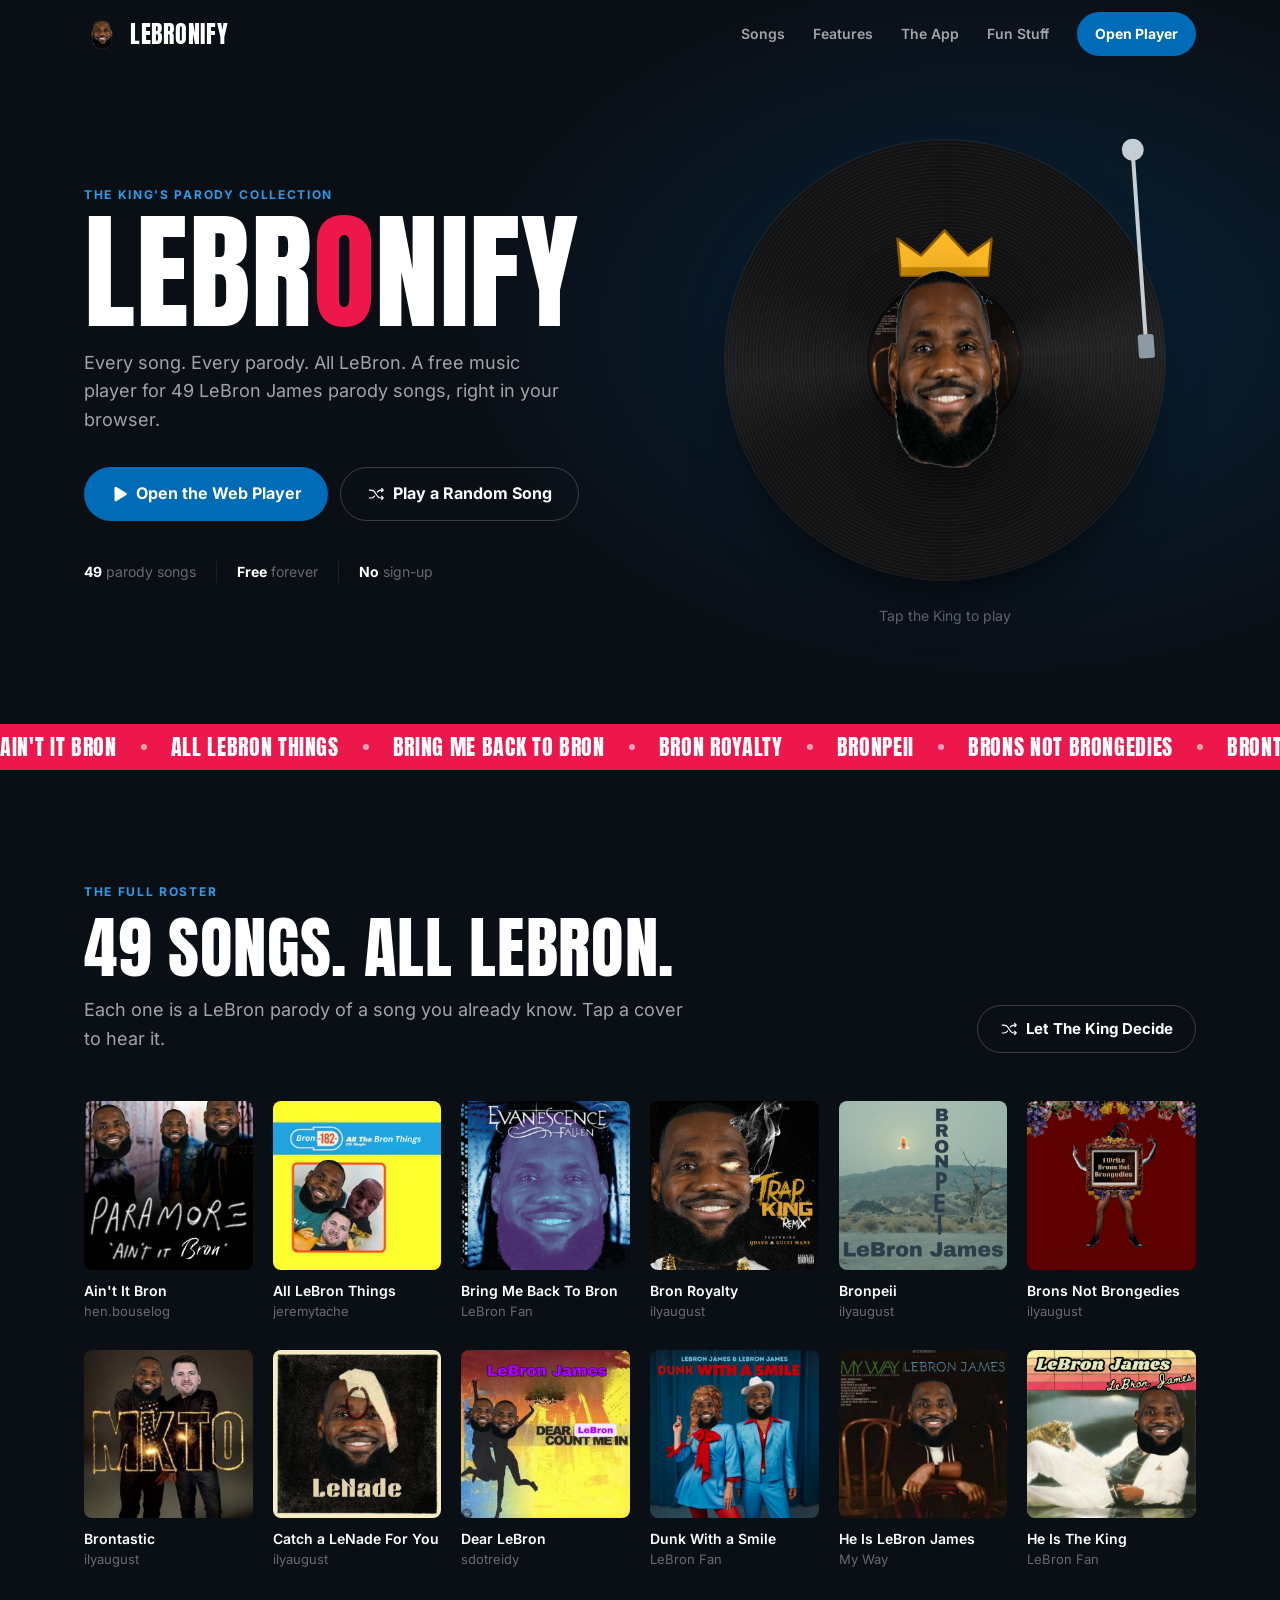
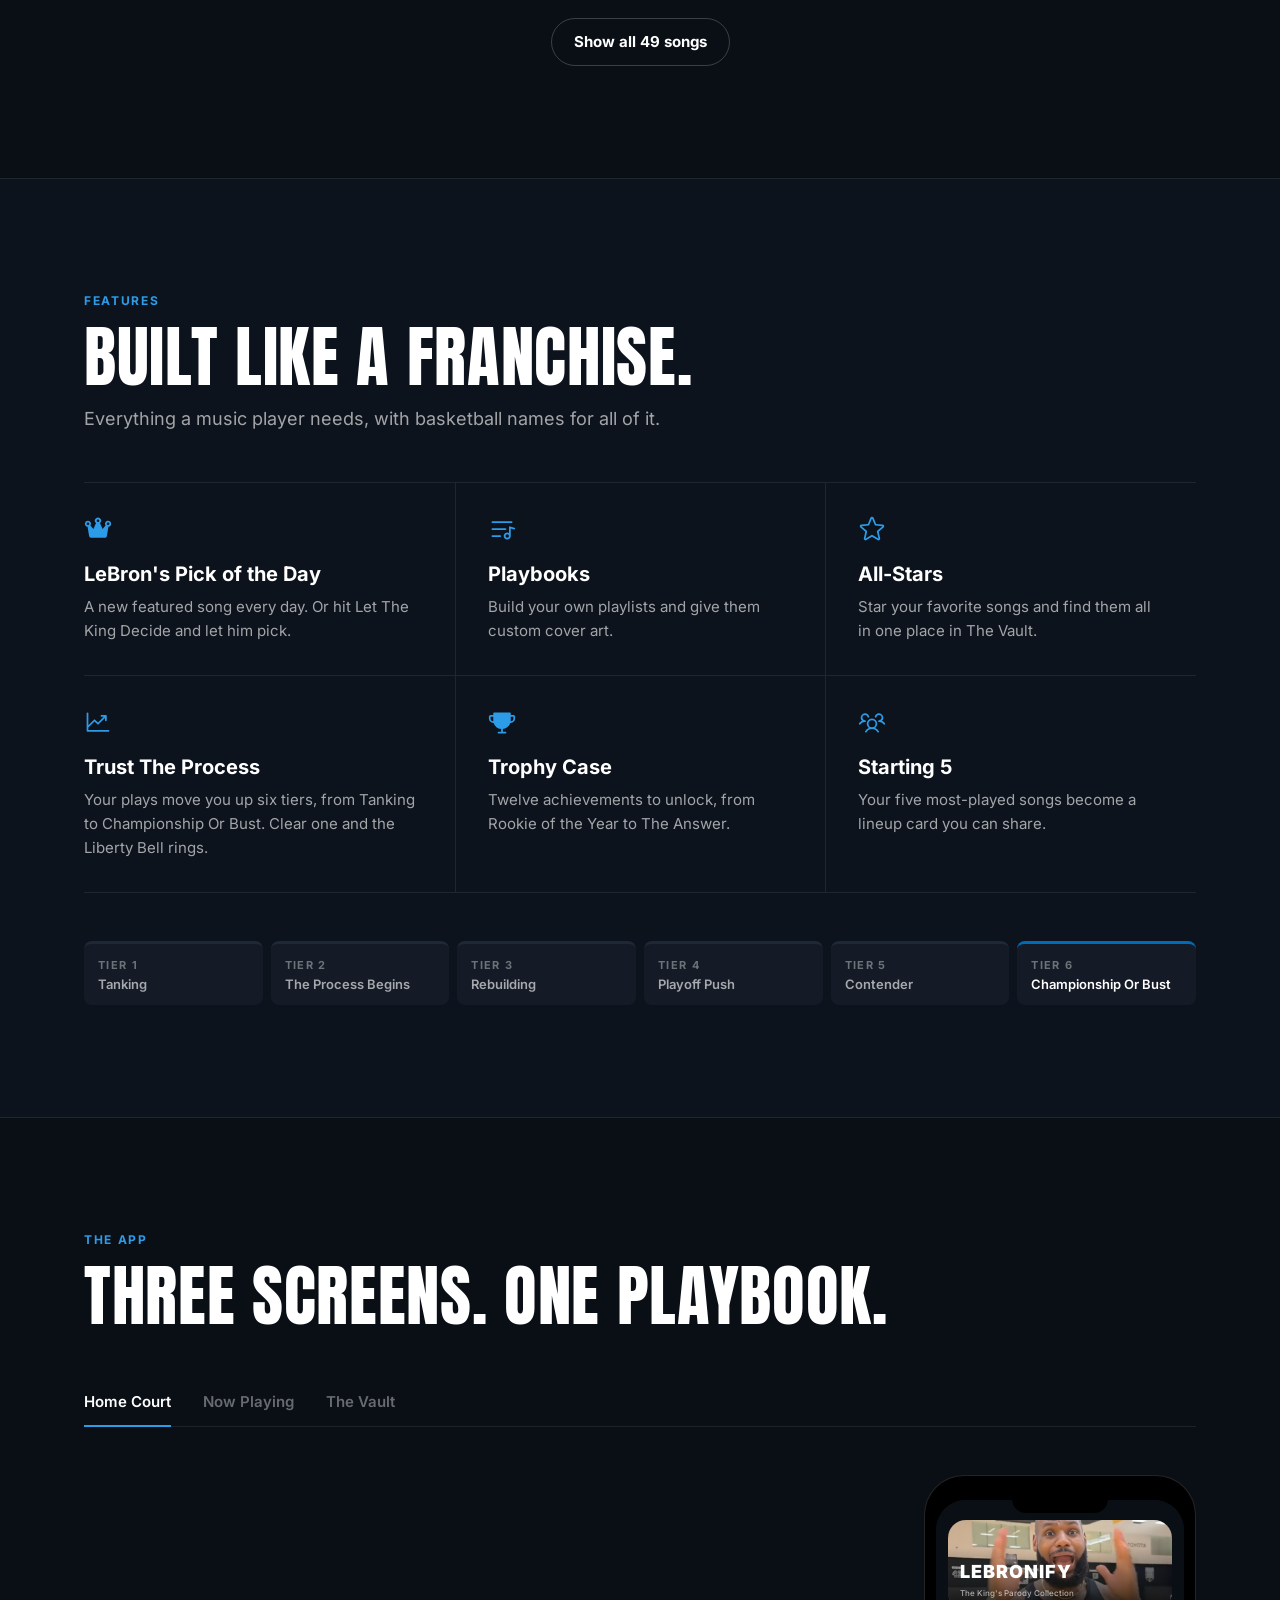
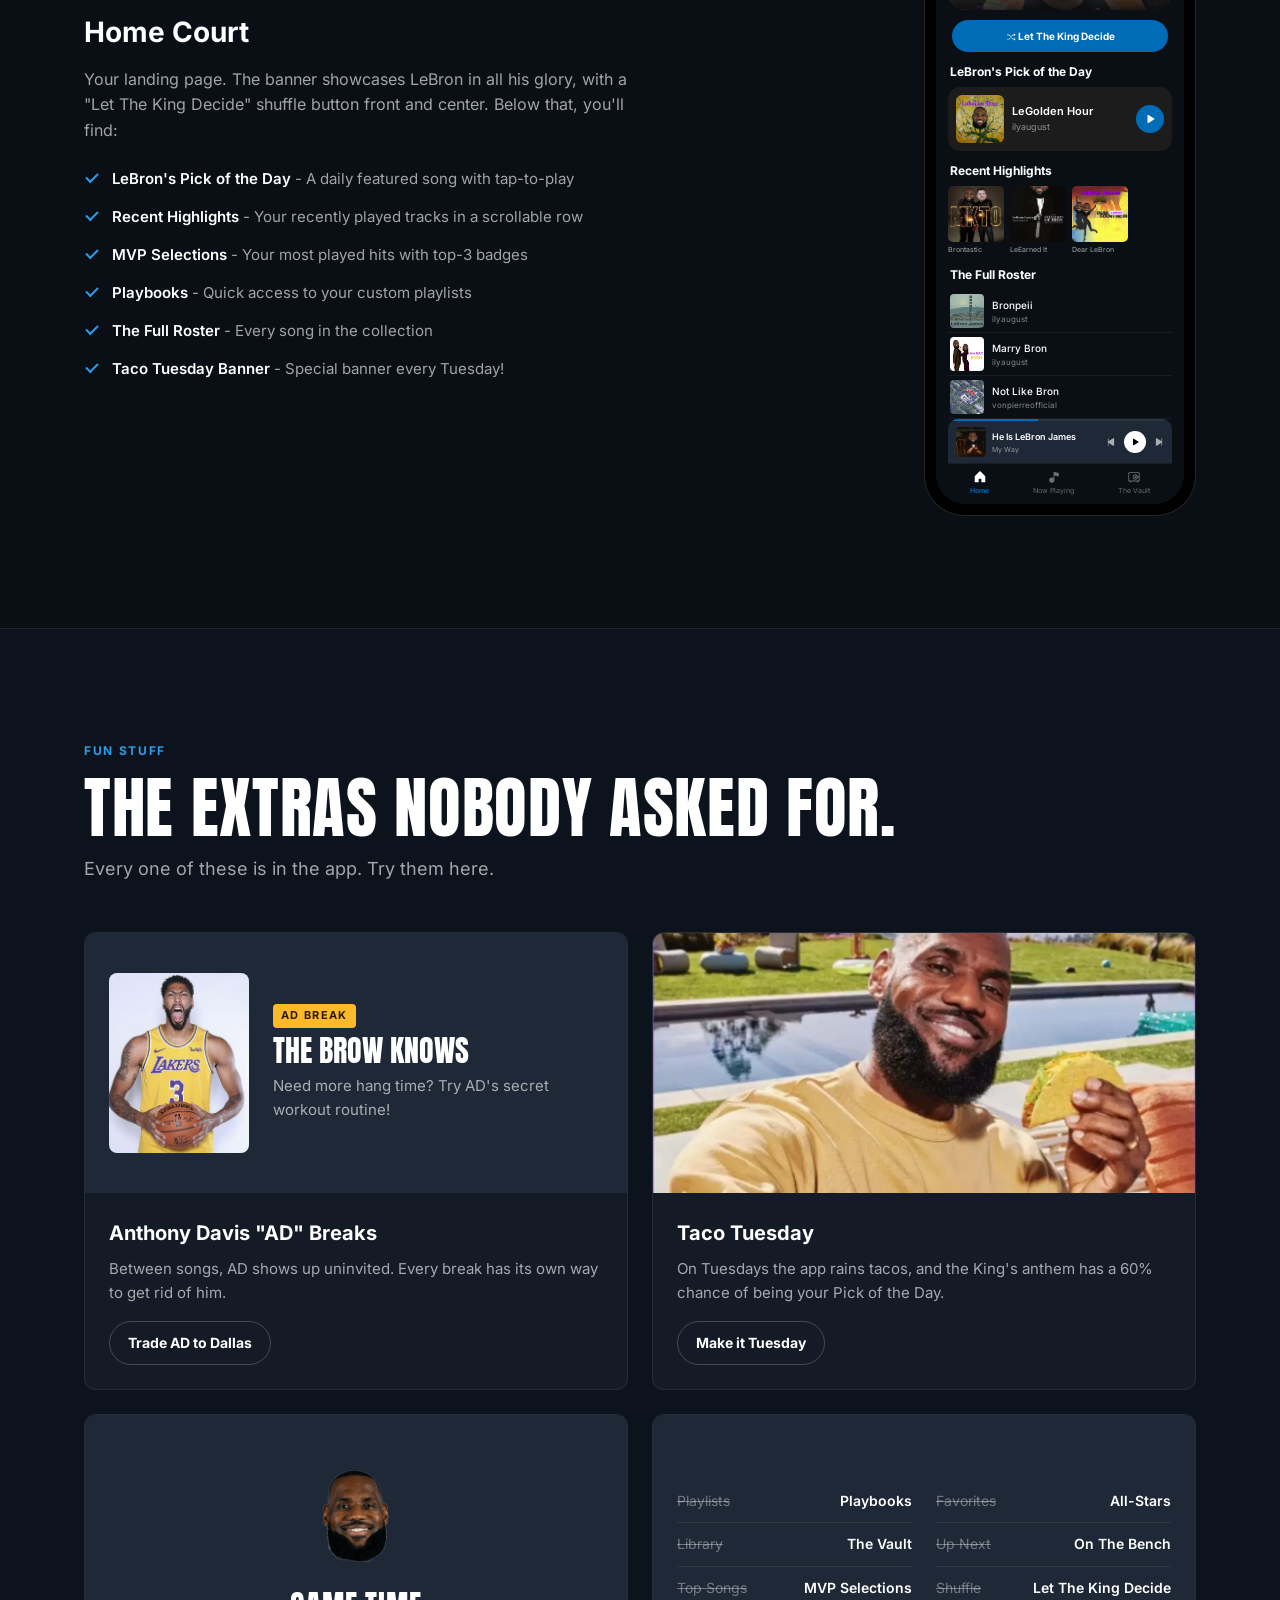
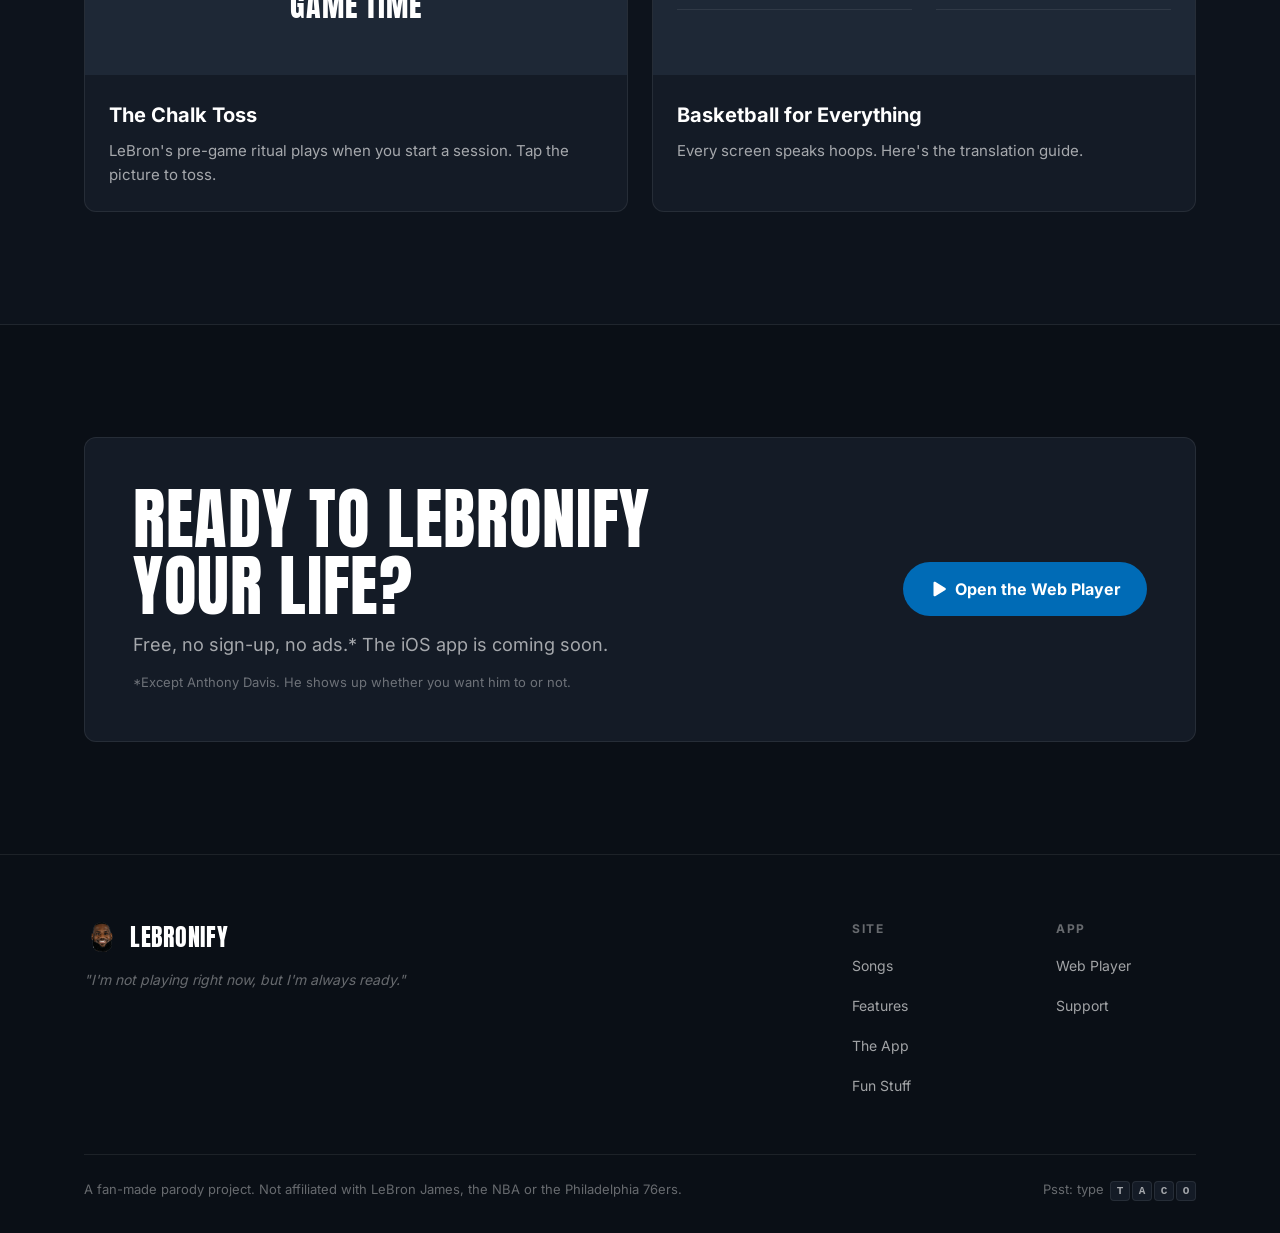
==== commit 9b6441c3: "Pare the landing page back to a cohesive, restrained design Codify usage rules in theme.css (royal =" ====
--- a/index.html
+++ b/index.html
@@ -3,7 +3,7 @@
 <head>
     <meta charset="UTF-8">
     <meta name="viewport" content="width=device-width, initial-scale=1.0, viewport-fit=cover">
-    <meta name="theme-color" content="#070b14">
+    <meta name="theme-color" content="#0a0f16">
 
     <title>LeBronify — 100+ LeBron James Parody Songs, Free Web Player</title>
     <meta name="description" content="LeBronify is the free LeBron James parody music player. Stream 100+ LeBron parody songs in your browser, build Playbooks, crown All-Stars and trust the process. No sign-up.">
@@ -138,25 +138,18 @@
 <body>
     <a class="skip-link" href="#roster">Skip to the songs</a>
 
-    <!-- Crown cursor trail + confetti share one fixed, click-through canvas -->
-    <canvas id="fx-canvas" aria-hidden="true"></canvas>
-
-    <!-- ============ NAV ============ -->
     <header class="nav" id="nav">
-        <div class="nav-inner">
-            <a href="/" class="nav-logo" aria-label="LeBronify home">
-                <span class="nav-logo-head"><img src="images/ui/lebron_default.png" alt="" width="40" height="40"></span>
-                <span class="nav-logo-word">LEBRONIFY</span>
+        <div class="container nav-inner">
+            <a href="/" class="brand" aria-label="LeBronify home">
+                <img src="images/ui/lebron_default.png" alt="" width="36" height="36" class="brand-head">
+                <span class="brand-word">LEBRONIFY</span>
             </a>
             <nav class="nav-links" id="nav-links" aria-label="Main">
-                <a href="#roster">The Roster</a>
+                <a href="#roster">Songs</a>
                 <a href="#features">Features</a>
-                <a href="#breakdown">The Breakdown</a>
+                <a href="#breakdown">The App</a>
                 <a href="#fun-stuff">Fun Stuff</a>
-                <a href="/player" class="nav-cta">
-                    <i data-icon="play" data-icon-size="14"></i>
-                    Open Player
-                </a>
+                <a href="/player" class="btn btn-primary btn-sm nav-cta">Open Player</a>
             </nav>
             <button class="nav-burger" id="nav-burger" aria-label="Open menu" aria-expanded="false" aria-controls="nav-links">
                 <span></span><span></span>
@@ -166,297 +159,147 @@
 
     <main id="main">
 
-    <!-- ============ HERO ============ -->
+    <!-- HERO -->
     <section class="hero" id="hero">
-        <div class="hero-stage" aria-hidden="true">
-            <div class="beam beam--blue"></div>
-            <div class="beam beam--red"></div>
-            <div class="hero-stars"></div>
-            <svg class="hero-court" viewBox="0 0 1200 400" preserveAspectRatio="xMidYMax slice">
-                <ellipse cx="600" cy="400" rx="520" ry="150" />
-                <ellipse cx="600" cy="400" rx="170" ry="52" />
-                <line x1="0" y1="400" x2="1200" y2="400" />
-                <path d="M120 400 Q 600 120 1080 400" />
-            </svg>
-        </div>
-
         <div class="container hero-grid">
             <div class="hero-copy">
-                <p class="live-chip">
-                    <span class="live-dot"></span>
-                    <span>On air &middot; 49 certified bangers</span>
-                </p>
-                <h1 class="hero-title">
-                    <span class="hero-kicker">The King's Parody Collection</span>
-                    <span class="hero-word" data-text="LEBRONIFY">LEBR<span class="hero-o">O</span>NIFY</span>
-                </h1>
-                <p class="hero-sub">
-                    Every song. Every parody. <strong>All LeBron.</strong>
-                    The free music player for Bron-heads &mdash; built in South Philly, crowned in your browser.
-                </p>
-                <div class="hero-ctas">
-                    <a href="/player" class="btn btn-hype btn-lg">
-                        <i data-icon="play" data-icon-size="20"></i>
+                <p class="label">The King's Parody Collection</p>
+                <h1 class="hero-title">LEBR<span class="hero-o">O</span>NIFY</h1>
+                <p class="hero-lede">Every song. Every parody. All LeBron. A free music player for 49 LeBron James parody songs, right in your browser.</p>
+                <div class="hero-actions">
+                    <a href="/player" class="btn btn-primary btn-lg">
+                        <i data-icon="play" data-icon-size="18"></i>
                         Open the Web Player
                     </a>
-                    <button type="button" class="btn btn-ghost btn-lg" id="hero-preview">
-                        <i data-icon="headphones" data-icon-size="20"></i>
-                        <span>Hear a Banger</span>
+                    <button type="button" class="btn btn-secondary btn-lg" id="hero-preview">
+                        <i data-icon="shuffle" data-icon-size="18"></i>
+                        <span>Play a Random Song</span>
                     </button>
                 </div>
-                <dl class="scoreboard" aria-label="LeBronify by the numbers">
-                    <div class="score-cell">
-                        <dt>Parody Songs</dt>
-                        <dd><span class="count" data-target="49">0</span><small>+</small></dd>
-                    </div>
-                    <div class="score-cell">
-                        <dt>LeBron</dt>
-                        <dd><span class="count" data-target="100">0</span><small>%</small></dd>
-                    </div>
-                    <div class="score-cell">
-                        <dt>Skips Needed</dt>
-                        <dd><span class="count" data-target="0">0</span></dd>
-                    </div>
-                    <div class="score-cell">
-                        <dt>Price</dt>
-                        <dd>$<span class="count" data-target="0">0</span></dd>
-                    </div>
-                </dl>
-            </div>
-
-            <div class="hero-visual" id="hero-visual">
-                <div class="float-cover fc-1" data-depth="18"><img src="images/albums/brontastic.png" alt="" width="120" height="120"></div>
-                <div class="float-cover fc-2" data-depth="-26"><img src="images/albums/la_bron_bron_land.png" alt="" width="120" height="120"></div>
-                <div class="float-cover fc-3" data-depth="30"><img src="images/albums/dear_lebron.png" alt="" width="120" height="120"></div>
-                <div class="float-cover fc-4" data-depth="-14"><img src="images/albums/in_the_bron.png" alt="" width="120" height="120"></div>
-                <div class="float-cover fc-5" data-depth="22"><img src="images/albums/legolden_hour.png" alt="" width="120" height="120"></div>
-
-                <div class="turntable" data-depth="8">
-                    <div class="vinyl" id="vinyl">
-                        <div class="vinyl-sheen"></div>
-                        <div class="vinyl-label"><img id="vinyl-art" src="images/albums/he_is_lebron_james.png" alt="" width="200" height="200"></div>
+                <ul class="hero-facts">
+                    <li><b>49</b> parody songs</li>
+                    <li><b>Free</b> forever</li>
+                    <li><b>No</b> sign-up</li>
+                </ul>
+            </div>
+
+            <div class="hero-visual">
+                <div class="record-wrap">
+                    <div class="record" id="record">
+                        <div class="record-label"><img id="record-art" src="images/albums/he_is_lebron_james.png" alt="" width="240" height="240"></div>
                     </div>
                     <div class="tonearm" aria-hidden="true"><span></span></div>
-                </div>
-
-                <button type="button" class="king" id="king" aria-label="Boop the King for a random song" data-depth="-10">
-                    <svg class="king-crown" viewBox="0 0 120 70" aria-hidden="true">
-                        <defs>
-                            <linearGradient id="crownGold" x1="0" y1="0" x2="0" y2="1">
-                                <stop offset="0" stop-color="#ffe17a"/>
-                                <stop offset=".55" stop-color="#fdb927"/>
-                                <stop offset="1" stop-color="#c47d00"/>
-                            </linearGradient>
-                        </defs>
-                        <path d="M8 62 L4 16 L32 38 L60 4 L88 38 L116 16 L112 62 Z" fill="url(#crownGold)" stroke="#7a4b00" stroke-width="3" stroke-linejoin="round"/>
-                        <circle cx="4" cy="16" r="6" fill="#ed174c"/>
-                        <circle cx="60" cy="5" r="7" fill="#3fa9ff"/>
-                        <circle cx="116" cy="16" r="6" fill="#ed174c"/>
-                        <rect x="8" y="52" width="104" height="10" rx="2" fill="#c47d00" opacity=".55"/>
-                    </svg>
-                    <img class="king-head" src="images/ui/lebron_default.png" alt="" width="260" height="260">
-                    <span class="king-bubble" id="king-bubble">Boop me!</span>
-                </button>
-
-                <div class="np-chip" id="np-chip" aria-live="polite">
-                    <span class="eq" aria-hidden="true"><i></i><i></i><i></i><i></i></span>
-                    <span class="np-chip-text"><b id="np-chip-title">He Is LeBron James</b><small id="np-chip-artist">My Way</small></span>
-                </div>
-            </div>
-        </div>
-
-        <a href="#roster" class="scroll-cue" aria-label="Scroll to the roster">
-            <span class="scroll-cue-ball"></span>
-        </a>
+                    <button type="button" class="king" id="king" aria-label="Play a random song">
+                        <svg class="king-crown" viewBox="0 0 120 64" aria-hidden="true">
+                            <path d="M8 58 L4 14 L32 34 L60 4 L88 34 L116 14 L112 58 Z" fill="var(--gold)" stroke="#8a5a00" stroke-width="3" stroke-linejoin="round"/>
+                            <rect x="8" y="48" width="104" height="10" fill="#c98a00"/>
+                        </svg>
+                        <img class="king-head" src="images/ui/lebron_default.png" alt="" width="240" height="240">
+                    </button>
+                </div>
+                <p class="now-line" id="now-line" aria-live="polite">
+                    <span class="eq" aria-hidden="true"><i></i><i></i><i></i></span>
+                    <span class="now-text"><span class="now-state" id="now-state">Tap the King to play</span> <b id="now-title"></b></span>
+                </p>
+            </div>
+        </div>
     </section>
 
-    <!-- ============ JUMBOTRON TICKER ============ -->
+    <!-- SCORE TICKER -->
     <div class="ticker" aria-hidden="true">
-        <div class="ticker-band ticker-band--red"><div class="ticker-track" id="ticker-a"></div></div>
-        <div class="ticker-band ticker-band--blue"><div class="ticker-track ticker-track--rev" id="ticker-b"></div></div>
+        <div class="ticker-track" id="ticker"></div>
     </div>
 
-    <!-- ============ ROSTER (playable) ============ -->
-    <section class="section roster" id="roster">
+    <!-- ROSTER -->
+    <section class="section" id="roster">
         <div class="container">
-            <header class="section-head">
-                <p class="eyebrow-chip"><i data-icon="musicNotes" data-icon-size="14"></i> The Full Roster</p>
-                <h2 class="display">49 Bangers. <span class="text-hype">Zero Skips.</span></h2>
-                <p class="section-lede">Every track is a LeBron parody of a song you already love. Tap any cover to hear it right here.</p>
-            </header>
-
-            <div class="roster-toolbar">
-                <button type="button" class="btn btn-hype" id="king-decide">
+            <div class="section-head section-head--split">
+                <div>
+                    <p class="label">The Full Roster</p>
+                    <h2 class="section-title">49 songs. All LeBron.</h2>
+                    <p class="section-lede">Each one is a LeBron parody of a song you already know. Tap a cover to hear it.</p>
+                </div>
+                <button type="button" class="btn btn-secondary" id="king-decide">
                     <i data-icon="shuffle" data-icon-size="18"></i>
                     Let The King Decide
                 </button>
-                <span class="roster-hint"><span class="eq eq--static" aria-hidden="true"><i></i><i></i><i></i></span> Previews play right in the page</span>
             </div>
 
             <ul class="roster-grid collapsed" id="roster-grid" aria-label="All LeBronify songs"></ul>
 
             <div class="roster-more" id="roster-more" hidden>
-                <button type="button" class="btn btn-ghost" id="roster-toggle" aria-expanded="false" aria-controls="roster-grid">
-                    <span class="roster-toggle-label">See all 49 songs</span>
-                    <i data-icon="chevronRight" data-icon-size="16" class="roster-toggle-icon"></i>
+                <button type="button" class="btn btn-secondary" id="roster-toggle" aria-expanded="false" aria-controls="roster-grid">
+                    <span class="roster-toggle-label">Show all 49 songs</span>
                 </button>
             </div>
         </div>
     </section>
 
-    <!-- ============ FEATURES (bento) ============ -->
-    <section class="section features" id="features">
+    <!-- FEATURES -->
+    <section class="section section--alt" id="features">
         <div class="container">
-            <header class="section-head">
-                <p class="eyebrow-chip"><i data-icon="trophy" data-icon-size="14"></i> MVP Features</p>
-                <h2 class="display">Built for <span class="text-hype">The King's</span> Fans</h2>
-                <p class="section-lede">Everything you'd want from a music player, plus a whole bench of things nobody asked for (but everybody needs).</p>
-            </header>
-
-            <div class="bento">
-                <!-- Pick of the day / King decide -->
-                <article class="tile tile--hero spot" data-animate>
-                    <div class="tile-copy">
-                        <span class="tile-icon"><i data-icon="crown"></i></span>
-                        <h3>LeBron's Pick of the Day</h3>
-                        <p>Every day the King hand-picks a track for you. Can't decide what's next? Hit <strong>Let The King Decide</strong> and trust his taste.</p>
-                    </div>
-                    <div class="potd" id="potd">
-                        <div class="potd-stack">
-                            <img src="images/albums/he_is_the_king.png" alt="" class="potd-card potd-card--3" width="160" height="160" loading="lazy">
-                            <img src="images/albums/brontastic.png" alt="" class="potd-card potd-card--2" width="160" height="160" loading="lazy">
-                            <img src="images/albums/dunk_with_a_smile.png" alt="" class="potd-card potd-card--1" id="potd-art" width="160" height="160" loading="lazy">
-                        </div>
-                        <div class="potd-meta">
-                            <span class="potd-label">Today's Pick</span>
-                            <b id="potd-title">Dunk With a Smile</b>
-                            <small id="potd-artist">LeBron Fan</small>
-                            <button type="button" class="potd-play" id="potd-play" aria-label="Play today's pick">
-                                <i data-icon="play" data-icon-size="18"></i>
-                            </button>
-                        </div>
-                    </div>
-                </article>
-
-                <!-- Trust the process -->
-                <article class="tile tile--process spot" data-animate>
-                    <span class="tile-icon tile-icon--red"><i data-icon="chartUp"></i></span>
+            <div class="section-head">
+                <p class="label">Features</p>
+                <h2 class="section-title">Built like a franchise.</h2>
+                <p class="section-lede">Everything a music player needs, with basketball names for all of it.</p>
+            </div>
+
+            <div class="features">
+                <article class="feature">
+                    <i data-icon="crown" class="feature-icon"></i>
+                    <h3>LeBron's Pick of the Day</h3>
+                    <p>A new featured song every day. Or hit Let The King Decide and let him pick.</p>
+                </article>
+                <article class="feature">
+                    <i data-icon="playlist" class="feature-icon"></i>
+                    <h3>Playbooks</h3>
+                    <p>Build your own playlists and give them custom cover art.</p>
+                </article>
+                <article class="feature">
+                    <i data-icon="star" class="feature-icon"></i>
+                    <h3>All-Stars</h3>
+                    <p>Star your favorite songs and find them all in one place in The Vault.</p>
+                </article>
+                <article class="feature">
+                    <i data-icon="chartUp" class="feature-icon"></i>
                     <h3>Trust The Process</h3>
-                    <p>Your plays drive a full franchise rebuild. Every tier you clear moves the meter.</p>
-                    <ol class="process" aria-label="Process tiers">
-                        <li>Tanking</li>
-                        <li>The Process Begins</li>
-                        <li>Rebuilding</li>
-                        <li>Playoff Push</li>
-                        <li>Contender</li>
-                        <li>Championship Or Bust</li>
-                    </ol>
-                    <div class="process-bar"><span></span></div>
-                </article>
-
-                <!-- Ring the bell -->
-                <article class="tile tile--bell spot" data-animate>
-                    <button type="button" class="bell-btn" id="bell-btn" aria-label="Ring the Liberty Bell">
-                        <span class="bell-waves" aria-hidden="true"><i></i><i></i><i></i></span>
-                        <i data-icon="bell" data-icon-size="56"></i>
-                    </button>
-                    <h3>Ring The Bell</h3>
-                    <p>Clear a tier and the Liberty Bell rings. Go on, give it a tap.</p>
-                </article>
-
-                <!-- Trophies -->
-                <article class="tile tile--trophies spot" data-animate>
-                    <span class="tile-icon tile-icon--gold"><i data-icon="trophy"></i></span>
+                    <p>Your plays move you up six tiers, from Tanking to Championship Or Bust. Clear one and the Liberty Bell rings.</p>
+                </article>
+                <article class="feature">
+                    <i data-icon="trophy" class="feature-icon"></i>
                     <h3>Trophy Case</h3>
-                    <p>Twelve achievements, from Rookie of the Year to The Answer.</p>
-                    <div class="trophies" aria-hidden="true">
-                        <span class="lit"><i data-icon="medal" data-icon-size="20"></i></span>
-                        <span class="lit"><i data-icon="trophy" data-icon-size="20"></i></span>
-                        <span class="lit"><i data-icon="flame" data-icon-size="20"></i></span>
-                        <span class="lit"><i data-icon="crown" data-icon-size="20"></i></span>
-                        <span class="lit"><i data-icon="basketball" data-icon-size="20"></i></span>
-                        <span><i data-icon="ring" data-icon-size="20"></i></span>
-                        <span><i data-icon="three" data-icon-size="20"></i></span>
-                        <span><i data-icon="run" data-icon-size="20"></i></span>
-                        <span><i data-icon="lock" data-icon-size="20"></i></span>
-                        <span><i data-icon="lock" data-icon-size="20"></i></span>
-                        <span><i data-icon="lock" data-icon-size="20"></i></span>
-                        <span><i data-icon="lock" data-icon-size="20"></i></span>
-                    </div>
-                </article>
-
-                <!-- Starting 5 -->
-                <article class="tile tile--s5 spot" data-animate>
-                    <span class="tile-icon"><i data-icon="users"></i></span>
-                    <h3>Your Starting 5</h3>
-                    <p>Your five most-played tracks become a shareable lineup card.</p>
-                    <div class="lineup" aria-hidden="true">
-                        <figure><img src="images/albums/dunk_with_a_smile.png" alt="" loading="lazy" width="80" height="80"><figcaption>PG</figcaption></figure>
-                        <figure><img src="images/albums/he_is_lebron_james.png" alt="" loading="lazy" width="80" height="80"><figcaption>SG</figcaption></figure>
-                        <figure><img src="images/albums/brontastic.png" alt="" loading="lazy" width="80" height="80"><figcaption>SF</figcaption></figure>
-                        <figure><img src="images/albums/legolden_hour.png" alt="" loading="lazy" width="80" height="80"><figcaption>PF</figcaption></figure>
-                        <figure><img src="images/albums/leearned_it.png" alt="" loading="lazy" width="80" height="80"><figcaption>C</figcaption></figure>
-                    </div>
-                </article>
-
-                <!-- Small tiles -->
-                <article class="tile tile--sm spot" data-animate>
-                    <span class="tile-icon"><i data-icon="playlist"></i></span>
-                    <h3>Playbooks</h3>
-                    <p>Draft custom playlists with your own cover art.</p>
-                </article>
-                <article class="tile tile--sm spot" data-animate>
-                    <span class="tile-icon tile-icon--gold"><i data-icon="starFilled"></i></span>
-                    <h3>All-Stars</h3>
-                    <p>Crown your favorites and keep them one tap away in The Vault.</p>
-                </article>
-                <article class="tile tile--sm spot" data-animate>
-                    <span class="tile-icon tile-icon--red"><i data-icon="medal"></i></span>
-                    <h3>MVP Badges</h3>
-                    <p>Your top three tracks wear #1, #2 and #3 right on the art.</p>
-                </article>
-                <article class="tile tile--sm spot" data-animate>
-                    <span class="tile-icon"><i data-icon="search"></i></span>
-                    <h3>Search The Roster</h3>
-                    <p>Ranked search plus a locker room of categories.</p>
-                </article>
-                <article class="tile tile--sm spot" data-animate>
-                    <span class="tile-icon"><i data-icon="headphones"></i></span>
-                    <h3>Full Music Player</h3>
-                    <p>Shuffle, repeat, scrubbing and the "On The Bench" queue.</p>
-                </article>
-                <article class="tile tile--sm spot" data-animate>
-                    <span class="tile-icon tile-icon--red"><i data-icon="car"></i></span>
-                    <h3>CarPlay &amp; Widgets</h3>
-                    <p>Coming with the iOS app: Bron on the road and on your home screen.</p>
-                </article>
-            </div>
+                    <p>Twelve achievements to unlock, from Rookie of the Year to The Answer.</p>
+                </article>
+                <article class="feature">
+                    <i data-icon="users" class="feature-icon"></i>
+                    <h3>Starting 5</h3>
+                    <p>Your five most-played songs become a lineup card you can share.</p>
+                </article>
+            </div>
+
+            <ol class="tiers" aria-label="Trust The Process tiers">
+                <li>Tanking</li>
+                <li>The Process Begins</li>
+                <li>Rebuilding</li>
+                <li>Playoff Push</li>
+                <li>Contender</li>
+                <li>Championship Or Bust</li>
+            </ol>
         </div>
     </section>
 
-    <!-- ============ APP BREAKDOWN ============ -->
-    <section class="section breakdown" id="breakdown">
+    <!-- APP BREAKDOWN -->
+    <section class="section" id="breakdown">
         <div class="container">
-            <header class="section-head">
-                <p class="eyebrow-chip"><i data-icon="basketball" data-icon-size="14"></i> The Game Plan</p>
-                <h2 class="display">Every Screen. <span class="text-hype">Infinite LeBron.</span></h2>
-                <p class="section-lede">Three screens, drawn up like a playbook. Here's how the app is organized.</p>
-            </header>
-
-            <div class="seg" role="tablist" aria-label="App screens">
-                <span class="seg-pill" aria-hidden="true"></span>
-                <button class="tab-btn active" role="tab" aria-selected="true" aria-controls="tab-home" id="tabbtn-home" data-tab="home">
-                    <i data-icon="home" data-icon-size="18" class="tab-icon"></i>
-                    Home Court
-                </button>
-                <button class="tab-btn" role="tab" aria-selected="false" aria-controls="tab-player" id="tabbtn-player" data-tab="player">
-                    <i data-icon="nowPlaying" data-icon-size="18" class="tab-icon"></i>
-                    Now Playing
-                </button>
-                <button class="tab-btn" role="tab" aria-selected="false" aria-controls="tab-vault" id="tabbtn-vault" data-tab="vault">
-                    <i data-icon="vault" data-icon-size="18" class="tab-icon"></i>
-                    The Vault
-                </button>
+            <div class="section-head">
+                <p class="label">The App</p>
+                <h2 class="section-title">Three screens. One playbook.</h2>
+            </div>
+
+            <div class="tabs" role="tablist" aria-label="App screens">
+                <button class="tab-btn active" role="tab" aria-selected="true" aria-controls="tab-home" id="tabbtn-home" data-tab="home">Home Court</button>
+                <button class="tab-btn" role="tab" aria-selected="false" aria-controls="tab-player" id="tabbtn-player" data-tab="player">Now Playing</button>
+                <button class="tab-btn" role="tab" aria-selected="false" aria-controls="tab-vault" id="tabbtn-vault" data-tab="vault">The Vault</button>
             </div>
 
             <div class="breakdown-content">
@@ -675,194 +518,140 @@
         </div>
     </section>
 
-    <!-- ============ FUN STUFF ============ -->
-    <section class="section fun" id="fun-stuff">
+    <!-- FUN STUFF -->
+    <section class="section section--alt" id="fun-stuff">
         <div class="container">
-            <header class="section-head">
-                <p class="eyebrow-chip eyebrow-chip--red"><i data-icon="sparkles" data-icon-size="14"></i> Bonus Content</p>
-                <h2 class="display">The <span class="text-hype">Fun</span> Stuff</h2>
-                <p class="section-lede">LeBronify isn't just a music player. It's an experience. Everything below is clickable &mdash; go ahead.</p>
-            </header>
+            <div class="section-head">
+                <p class="label">Fun Stuff</p>
+                <h2 class="section-title">The extras nobody asked for.</h2>
+                <p class="section-lede">Every one of these is in the app. Try them here.</p>
+            </div>
 
             <div class="fun-grid">
-                <!-- AD Breaks -->
-                <article class="fun-card fun-card--ad spot" data-animate>
-                    <div class="fun-visual">
-                        <div class="ad-pop" id="ad-pop">
-                            <span class="ad-pop-tag">AD BREAK</span>
-                            <div class="ad-pop-img"><img id="ad-img" src="images/ui/ad_pose1.jpg" alt="Anthony Davis" loading="lazy" width="200" height="200"></div>
-                            <div class="ad-pop-body">
-                                <b id="ad-title">THE BROW KNOWS</b>
-                                <p id="ad-msg">"Need more hang time? Try AD's secret workout routine!"</p>
-                                <button type="button" class="btn btn-hype btn-sm" id="ad-dismiss">Trade AD to Dallas</button>
-                            </div>
+                <article class="fun-card">
+                    <div class="fun-visual ad" id="ad-pop">
+                        <img id="ad-img" src="images/ui/ad_pose1.jpg" alt="Anthony Davis" loading="lazy" width="160" height="200">
+                        <div class="ad-body">
+                            <span class="ad-tag">AD Break</span>
+                            <b id="ad-title">The Brow Knows</b>
+                            <p id="ad-msg">Need more hang time? Try AD's secret workout routine!</p>
                         </div>
                     </div>
                     <div class="fun-info">
-                        <h3>Anthony Davis &ldquo;AD&rdquo; Breaks</h3>
-                        <p>Between songs, AD pops up uninvited with a new pose, a new pitch and a new way to get rid of him. Try dismissing him. He'll be back.</p>
-                    </div>
-                </article>
-
-                <!-- Taco Tuesday -->
-                <article class="fun-card fun-card--taco spot" data-animate>
-                    <div class="fun-visual">
-                        <div class="taco-demo">
-                            <div class="falling-tacos" aria-hidden="true">
-                                <img src="images/ui/taco_image.png" alt="" loading="lazy"><img src="images/ui/taco_image.png" alt="" loading="lazy"><img src="images/ui/taco_image.png" alt="" loading="lazy"><img src="images/ui/taco_image.png" alt="" loading="lazy"><img src="images/ui/taco_image.png" alt="" loading="lazy"><img src="images/ui/taco_image.png" alt="" loading="lazy">
-                            </div>
-                            <img src="images/ui/lebron_taco_tuesday.png" alt="LeBron celebrating Taco Tuesday" class="taco-demo-img" loading="lazy">
-                            <span class="taco-demo-text">TACO TUESDAYYYYY</span>
-                        </div>
+                        <h3>Anthony Davis "AD" Breaks</h3>
+                        <p>Between songs, AD shows up uninvited. Every break has its own way to get rid of him.</p>
+                        <button type="button" class="btn btn-secondary btn-sm" id="ad-dismiss">Trade AD to Dallas</button>
+                    </div>
+                </article>
+
+                <article class="fun-card">
+                    <div class="fun-visual taco">
+                        <img src="images/ui/lebron_taco_tuesday.png" alt="LeBron celebrating Taco Tuesday" loading="lazy" width="400" height="300">
                     </div>
                     <div class="fun-info">
-                        <h3>Taco Tuesday Mode</h3>
-                        <p>Every Tuesday the whole app goes full taco: falling tacos, a special banner and a 60% chance the King's anthem is your Pick of the Day.</p>
-                        <button type="button" class="btn btn-ghost btn-sm" id="taco-btn">
-                            <i data-icon="forkKnife" data-icon-size="16"></i>
-                            Make it Tuesday
-                        </button>
-                    </div>
-                </article>
-
-                <!-- Chalk Toss -->
-                <article class="fun-card fun-card--chalk spot" data-animate>
-                    <div class="fun-visual">
-                        <button type="button" class="chalk-demo" id="chalk-demo" aria-label="Toss the chalk">
-                            <span class="chalk-cloud" aria-hidden="true"></span>
-                            <img src="images/ui/lebron_default.png" alt="" class="chalk-head" loading="lazy" width="120" height="120">
-                            <span class="chalk-text">GAME TIME</span>
-                            <span class="chalk-hint">tap to toss</span>
-                        </button>
-                    </div>
+                        <h3>Taco Tuesday</h3>
+                        <p>On Tuesdays the app rains tacos, and the King's anthem has a 60% chance of being your Pick of the Day.</p>
+                        <button type="button" class="btn btn-secondary btn-sm" id="taco-btn">Make it Tuesday</button>
+                    </div>
+                </article>
+
+                <article class="fun-card">
+                    <button type="button" class="fun-visual chalk" id="chalk-demo" aria-label="Toss the chalk">
+                        <span class="chalk-cloud" aria-hidden="true"></span>
+                        <img src="images/ui/lebron_default.png" alt="" class="chalk-head" loading="lazy" width="112" height="112">
+                        <span class="chalk-text">Game Time</span>
+                    </button>
                     <div class="fun-info">
                         <h3>The Chalk Toss</h3>
-                        <p>LeBron's most iconic pre-game ritual fires every time a session starts. Because every playlist deserves an entrance.</p>
-                    </div>
-                </article>
-
-                <!-- Bobblehead splash -->
-                <article class="fun-card fun-card--splash spot" data-animate>
-                    <div class="fun-visual">
-                        <div class="splash-demo">
-                            <img src="images/ui/lebron_default.png" alt="LeBron bobblehead" class="splash-head" loading="lazy" width="120" height="120">
-                            <span class="splash-word">LEBRONIFY</span>
-                            <span class="splash-phrase" id="splash-phrase">Polishing the crown...</span>
-                            <span class="splash-bar"><span></span></span>
-                        </div>
+                        <p>LeBron's pre-game ritual plays when you start a session. Tap the picture to toss.</p>
+                    </div>
+                </article>
+
+                <article class="fun-card">
+                    <div class="fun-visual lang">
+                        <dl class="lang-list">
+                            <div><dt>Playlists</dt><dd>Playbooks</dd></div>
+                            <div><dt>Favorites</dt><dd>All-Stars</dd></div>
+                            <div><dt>Library</dt><dd>The Vault</dd></div>
+                            <div><dt>Up Next</dt><dd>On The Bench</dd></div>
+                            <div><dt>Top Songs</dt><dd>MVP Selections</dd></div>
+                            <div><dt>Shuffle</dt><dd>Let The King Decide</dd></div>
+                        </dl>
                     </div>
                     <div class="fun-info">
-                        <h3>Bobblehead Splash Screen</h3>
-                        <p>The app opens with a nodding LeBron bobblehead and loading lines like &ldquo;Loading 4 rings worth of bangers...&rdquo;</p>
-                    </div>
-                </article>
-
-                <!-- Basketball language -->
-                <article class="fun-card fun-card--lang spot" data-animate>
-                    <div class="fun-info">
-                        <h3>Basketball-Themed Everything</h3>
-                        <p>Every corner of the UI speaks hoops. Here's the translation guide:</p>
-                    </div>
-                    <div class="lang-grid">
-                        <div class="lang-item"><s>Playlists</s><i data-icon="arrowRight" data-icon-size="14"></i><b>Playbooks</b></div>
-                        <div class="lang-item"><s>Favorites</s><i data-icon="arrowRight" data-icon-size="14"></i><b>All-Stars</b></div>
-                        <div class="lang-item"><s>Library</s><i data-icon="arrowRight" data-icon-size="14"></i><b>The Vault</b></div>
-                        <div class="lang-item"><s>Up Next</s><i data-icon="arrowRight" data-icon-size="14"></i><b>On The Bench</b></div>
-                        <div class="lang-item"><s>Top Songs</s><i data-icon="arrowRight" data-icon-size="14"></i><b>MVP Selections</b></div>
-                        <div class="lang-item"><s>All Songs</s><i data-icon="arrowRight" data-icon-size="14"></i><b>The Full Roster</b></div>
-                        <div class="lang-item"><s>Create</s><i data-icon="arrowRight" data-icon-size="14"></i><b>Draft</b></div>
-                        <div class="lang-item"><s>Shuffle</s><i data-icon="arrowRight" data-icon-size="14"></i><b>Let The King Decide</b></div>
+                        <h3>Basketball for Everything</h3>
+                        <p>Every screen speaks hoops. Here's the translation guide.</p>
                     </div>
                 </article>
             </div>
         </div>
     </section>
 
-    <!-- ============ CTA ============ -->
-    <section class="cta" id="download">
-        <div class="cta-stage" aria-hidden="true">
-            <div class="beam beam--blue"></div>
-            <div class="beam beam--red"></div>
-            <div class="hero-stars"></div>
-        </div>
-        <div class="container cta-inner">
-            <div class="cta-head" aria-hidden="true">
-                <svg class="king-crown" viewBox="0 0 120 70">
-                    <path d="M8 62 L4 16 L32 38 L60 4 L88 38 L116 16 L112 62 Z" fill="url(#crownGold)" stroke="#7a4b00" stroke-width="3" stroke-linejoin="round"/>
-                    <circle cx="4" cy="16" r="6" fill="#ed174c"/>
-                    <circle cx="60" cy="5" r="7" fill="#3fa9ff"/>
-                    <circle cx="116" cy="16" r="6" fill="#ed174c"/>
-                </svg>
-                <img src="images/ui/lebron_default.png" alt="" loading="lazy" width="220" height="220">
-            </div>
-            <h2 class="cta-title display">Ready to <span class="text-hype">LeBronify</span> Your Life?</h2>
-            <p class="cta-sub">Join the kingdom. The greatest parody music app of all time. Free. No sign-up. No ads*.</p>
-            <div class="cta-actions">
-                <a href="/player" class="btn btn-hype btn-xl">
-                    <i data-icon="play" data-icon-size="24"></i>
+    <!-- CTA -->
+    <section class="section" id="download">
+        <div class="container">
+            <div class="cta">
+                <div>
+                    <h2 class="section-title">Ready to LeBronify your life?</h2>
+                    <p class="section-lede">Free, no sign-up, no ads.* The iOS app is coming soon.</p>
+                    <p class="cta-fine">*Except Anthony Davis. He shows up whether you want him to or not.</p>
+                </div>
+                <a href="/player" class="btn btn-primary btn-lg">
+                    <i data-icon="play" data-icon-size="18"></i>
                     Open the Web Player
                 </a>
-                <span class="btn btn-ghost btn-xl btn-static" role="note">
-                    <i data-icon="appleLogo" data-icon-size="22"></i>
-                    iOS App Coming Soon
-                </span>
-            </div>
-            <p class="cta-fine">*Except Anthony Davis. He shows up whether you want him to or not.</p>
+            </div>
         </div>
     </section>
 
     </main>
 
-    <!-- ============ FOOTER ============ -->
     <footer class="footer">
         <div class="container">
             <div class="footer-top">
                 <div class="footer-brand">
-                    <a href="/" class="nav-logo" aria-label="LeBronify home">
-                        <span class="nav-logo-head"><img src="images/ui/lebron_default.png" alt="" width="40" height="40" loading="lazy"></span>
-                        <span class="nav-logo-word">LEBRONIFY</span>
+                    <a href="/" class="brand" aria-label="LeBronify home">
+                        <img src="images/ui/lebron_default.png" alt="" width="36" height="36" class="brand-head" loading="lazy">
+                        <span class="brand-word">LEBRONIFY</span>
                     </a>
-                    <p>The King's Parody Collection.</p>
-                    <p class="footer-quote">&ldquo;I'm not playing right now, but I'm always ready.&rdquo;</p>
+                    <p>"I'm not playing right now, but I'm always ready."</p>
                 </div>
                 <nav class="footer-links" aria-label="Site">
-                    <h4>Navigate</h4>
-                    <a href="#roster">The Roster</a>
+                    <h4>Site</h4>
+                    <a href="#roster">Songs</a>
                     <a href="#features">Features</a>
-                    <a href="#breakdown">App Breakdown</a>
+                    <a href="#breakdown">The App</a>
                     <a href="#fun-stuff">Fun Stuff</a>
                 </nav>
                 <nav class="footer-links" aria-label="App">
-                    <h4>The App</h4>
+                    <h4>App</h4>
                     <a href="/player">Web Player</a>
-                    <a href="#download">iOS (Coming Soon)</a>
                     <a href="https://github.com/robwizzie/lebronify-website/issues" rel="noopener">Support</a>
                 </nav>
             </div>
-            <div class="footer-word" aria-hidden="true">LEBRONIFY</div>
             <div class="footer-bottom">
-                <p>Made with <i data-icon="basketball" data-icon-size="14"></i> in South Philly for LeBron fans everywhere. A parody/fan project &mdash; not affiliated with LeBron James, the NBA or the Philadelphia 76ers.</p>
-                <p class="footer-egg">psst&hellip; type <kbd>T</kbd><kbd>A</kbd><kbd>C</kbd><kbd>O</kbd> anywhere</p>
+                <p>A fan-made parody project. Not affiliated with LeBron James, the NBA or the Philadelphia 76ers.</p>
+                <p>Psst: type <kbd>T</kbd><kbd>A</kbd><kbd>C</kbd><kbd>O</kbd></p>
             </div>
         </div>
     </footer>
 
-    <!-- ============ DOCK PLAYER (appears once a preview plays) ============ -->
-    <div class="dock" id="dock" aria-label="Now playing" role="region" hidden>
+    <!-- Appears once a song plays -->
+    <div class="dock" id="dock" role="region" aria-label="Now playing" hidden>
         <div class="dock-progress" id="dock-progress" role="slider" aria-label="Seek" aria-valuemin="0" aria-valuemax="100" aria-valuenow="0" tabindex="0"><span id="dock-fill"></span></div>
         <div class="dock-inner">
-            <img class="dock-art" id="dock-art" src="images/albums/he_is_lebron_james.png" alt="" width="52" height="52">
+            <img class="dock-art" id="dock-art" src="images/albums/he_is_lebron_james.png" alt="" width="48" height="48">
             <div class="dock-meta">
                 <b id="dock-title">He Is LeBron James</b>
                 <small id="dock-artist">My Way</small>
             </div>
             <div class="dock-ctrls">
-                <button type="button" class="dock-btn" id="dock-prev" aria-label="Previous song"><i data-icon="prev" data-icon-size="20"></i></button>
-                <button type="button" class="dock-btn dock-btn--play" id="dock-play" aria-label="Pause"><i data-icon="pause" data-icon-size="22"></i></button>
+                <button type="button" class="dock-btn dock-prev" id="dock-prev" aria-label="Previous song"><i data-icon="prev" data-icon-size="20"></i></button>
+                <button type="button" class="dock-btn dock-play" id="dock-play" aria-label="Pause"><i data-icon="pause" data-icon-size="20"></i></button>
                 <button type="button" class="dock-btn" id="dock-next" aria-label="Next song"><i data-icon="next" data-icon-size="20"></i></button>
             </div>
-            <a href="/player" class="dock-open">Open full player <i data-icon="arrowRight" data-icon-size="14"></i></a>
-            <button type="button" class="dock-btn dock-close" id="dock-close" aria-label="Stop and close player"><i data-icon="close" data-icon-size="18"></i></button>
+            <a href="/player" class="dock-open">Open player</a>
+            <button type="button" class="dock-btn dock-close" id="dock-close" aria-label="Stop and close"><i data-icon="close" data-icon-size="18"></i></button>
         </div>
     </div>
 
--- a/theme.css
+++ b/theme.css
@@ -41,6 +41,20 @@
    wordmark is used anywhere, since colors aren't protectable but marks are.
 
    Loaded before app.css and styles.css on every page.
+
+   USAGE RULES (keep the site and player consistent)
+   - Royal blue is the interactive color: primary buttons, active nav,
+     progress fills, links. Buttons are solid royal, never gradients.
+   - Liberty red marks "live" and emphasis only: the now-playing state,
+     the red O in the wordmark, the score ticker. Never decoration.
+   - Gold is for achievements only.
+   - Cards: --surface fill + 1px --stroke + --radius. No shadows, no glows.
+     Only things that float above the page (dock, modals, toasts) get a
+     shadow.
+   - Anton for h1/h2 and big numbers; Inter for everything else.
+   - Motion: hovers are 150-200ms color/transform shifts. Continuous
+     animation is reserved for "music is playing" (equalizer, spinning
+     record). Confetti only for rewards (All-Star, a new tier).
    ============================================ */
 
 :root {
@@ -92,18 +106,23 @@
 	/* ---- Type ---- */
 	--font: 'Inter', -apple-system, BlinkMacSystemFont, 'Segoe UI', sans-serif;
 	--font-mono: ui-monospace, 'SF Mono', Menlo, monospace;
-	/* Condensed display face — headlines, scoreboard numbers, wordmarks. */
+	/* Condensed display face (Anton). Headlines and big numbers ONLY —
+	   never body copy, buttons, or labels. */
 	--font-display: 'Anton', 'Impact', 'Arial Narrow Bold', sans-serif;
 
-	/* ---- Hype layer: arena lights, LED glows, the King's gold ---- */
-	--gold: #fdb927; /* the crown — used sparingly for "King" moments */
-	--royal-neon: #3fa9ff; /* LED blue for glows */
-	--liberty-neon: #ff3b6b; /* LED red for glows */
-	--glow-blue: 0 0 24px rgba(63, 169, 255, 0.55), 0 0 64px rgba(0, 107, 182, 0.35);
-	--glow-red: 0 0 24px rgba(255, 59, 107, 0.55), 0 0 64px rgba(237, 23, 76, 0.35);
-	--hype-gradient: linear-gradient(100deg, var(--royal-neon) 0%, #fff 48%, var(--liberty-neon) 100%);
-	--ease-out-expo: cubic-bezier(0.16, 1, 0.3, 1);
-
+	/* ---- Type scale — every size on the site comes from this list ---- */
+	--fs-hero: clamp(64px, 10vw, 136px); /* one per page: the wordmark */
+	--fs-h2: clamp(40px, 5.2vw, 68px); /* section headings (Anton) */
+	--fs-h3: 20px; /* card titles (Inter 700) */
+	--fs-lede: 18px;
+	--fs-body: 16px;
+	--fs-small: 14px;
+	--fs-label: 12px; /* uppercase eyebrow labels, 0.14em tracking */
+
+	/* Achievements only: trophies, MVP #1. Not a general accent. */
+	--gold: #fdb927;
+
+	--ease-out: cubic-bezier(0.22, 1, 0.36, 1);
 	--transition: 0.2s ease;
 	--spring: 0.35s cubic-bezier(0.34, 1.56, 0.64, 1);
 }
@@ -134,7 +153,7 @@
 	border-radius: var(--radius);
 }
 
-/* Primary call-to-action — brand-gradient pill.
+/* Primary call-to-action — solid royal pill.
    Mirrors PrimaryActionButtonStyle. */
 .btn-primary {
 	display: inline-flex;
@@ -145,17 +164,16 @@
 	font-size: 16px;
 	font-weight: 700;
 	color: #fff;
-	background: var(--brand-gradient);
+	background: var(--royal);
 	border: none;
 	border-radius: var(--radius-pill);
 	padding: 14px 28px;
 	cursor: pointer;
-	box-shadow: 0 4px 16px var(--accent-glow);
-	transition: transform var(--transition), box-shadow var(--transition);
+	transition: transform var(--transition), background-color var(--transition);
 }
 
 .btn-primary:hover {
-	box-shadow: 0 6px 22px var(--accent-glow);
+	background: #0a7bcc;
 }
 
 /* Press-to-shrink, matching PressableButtonStyle in the app. */
--- a/styles.css
+++ b/styles.css
@@ -1,715 +1,350 @@
 /* ============================================
    LEBRONIFY WEBSITE — STYLES
-   "Arena night" landing page: jumbotron type, spotlight beams,
-   Sixers red/white/blue with a touch of the King's gold.
-   ============================================ */
-
-/* --- Local aliases ---
-   The palette, radii and type live in theme.css (loaded first) and map 1:1 to
-   the iOS app's Theme.swift. These aliases keep the phone-mockup styles below
-   readable and point back at the shared tokens. */
+   Follows the usage rules in theme.css: royal = interactive,
+   liberty = live/emphasis, Anton for headlines only, flat cards.
+   The hero record is the page's one bold moment; the rest stays quiet.
+   ============================================ */
+
+/* Layout: one 1160px column, left-aligned section heads, 112px section rhythm. */
 :root {
+    --gutter: 24px;
+    --section-y: 112px;
+    --nav-h: 68px;
+
+    /* Aliases used by the app-screen mockups further down. */
     --bg-primary: var(--bg);
     --bg-secondary: var(--surface);
     --bg-tertiary: var(--elevated);
     --app-bg: var(--bg);
-
+    --app-mini: var(--elevated);
+    --radius-md: var(--radius);
     --white: #fff;
     --white-70: var(--t2);
     --white-50: rgba(255, 255, 255, 0.5);
+    --white-40: var(--t3);
     --white-30: rgba(255, 255, 255, 0.3);
+    --white-15: rgba(255, 255, 255, 0.15);
     --white-10: var(--t5);
     --white-06: var(--t6);
     --white-04: rgba(255, 255, 255, 0.04);
-    --white-15: rgba(255, 255, 255, 0.15);
-    --white-40: var(--t3);
-    --app-mini: var(--elevated);
-
-    --radius-md: var(--radius);
-    --radius-xl: 28px;
-
-    --page: #070b14;
-    --nav-h: 72px;
-    --gutter: 24px;
-}
-
-/* --- Reset & base --- */
+}
+
 *, *::before, *::after { margin: 0; padding: 0; box-sizing: border-box; }
-html { scroll-behavior: smooth; scroll-padding-top: calc(var(--nav-h) + 16px); overflow-x: hidden; }
+html { scroll-behavior: smooth; scroll-padding-top: calc(var(--nav-h) + 16px); }
 body {
     font-family: var(--font);
-    background: var(--page);
-    color: var(--white);
+    font-size: var(--fs-body);
     line-height: 1.6;
+    color: var(--t1);
+    background: var(--bg);
     overflow-x: hidden;
     -webkit-font-smoothing: antialiased;
     -webkit-text-size-adjust: 100%;
 }
-a { text-decoration: none; color: inherit; }
-img { max-width: 100%; display: block; }
+a { color: inherit; text-decoration: none; }
+img { display: block; max-width: 100%; }
 button { font: inherit; color: inherit; background: none; border: 0; cursor: pointer; }
 button, a { -webkit-tap-highlight-color: transparent; }
-:focus-visible { outline: 3px solid var(--royal-neon); outline-offset: 3px; border-radius: 6px; }
-::selection { background: var(--liberty); color: #fff; }
-
-.container { max-width: 1200px; margin: 0 auto; padding: 0 var(--gutter); }
-
-.skip-link {
-    position: absolute; left: 16px; top: -60px; z-index: 2000;
-    background: #fff; color: #000; font-weight: 700; padding: 10px 16px; border-radius: 10px;
-}
-.skip-link:focus { top: 16px; }
-
-#fx-canvas { position: fixed; inset: 0; width: 100%; height: 100%; pointer-events: none; z-index: 3000; }
-
-/* --- Type helpers --- */
-.display {
+:focus-visible { outline: 2px solid var(--royal-bright); outline-offset: 3px; border-radius: 4px; }
+
+.container { max-width: 1160px; margin: 0 auto; padding-inline: var(--gutter); }
+
+.skip-link { position: absolute; left: 16px; top: -60px; z-index: 2000; padding: 10px 16px; border-radius: 8px; background: var(--t1); color: var(--bg); font-weight: 700; }
+.skip-link:focus { top: 12px; }
+
+/* --- Type --- */
+.label {
+    font-size: var(--fs-label);
+    font-weight: 700;
+    letter-spacing: 0.14em;
+    text-transform: uppercase;
+    color: var(--royal-bright);
+}
+.section-title {
     font-family: var(--font-display);
     font-weight: 400;
+    font-size: var(--fs-h2);
+    line-height: 1;
+    letter-spacing: 0.01em;
     text-transform: uppercase;
-    letter-spacing: 0.01em;
-    line-height: 0.95;
-}
-.text-hype {
-    background: var(--hype-gradient);
-    background-size: 200% 100%;
-    -webkit-background-clip: text; background-clip: text;
-    -webkit-text-fill-color: transparent; color: var(--royal-neon);
-    animation: hypeShift 6s ease-in-out infinite alternate;
-}
-@keyframes hypeShift { from { background-position: 0% 50%; } to { background-position: 100% 50%; } }
-
-/* ============================================
-   BUTTONS
-   ============================================ */
+    text-wrap: balance;
+}
+.section-lede { font-size: var(--fs-lede); color: var(--t2); max-width: 56ch; }
+
+/* --- Buttons: one primary (solid royal), one secondary (outline) --- */
 .btn {
-    --btn-pad: 14px 26px;
-    position: relative; isolation: isolate; overflow: hidden;
-    display: inline-flex; align-items: center; justify-content: center; gap: 10px;
-    padding: var(--btn-pad); min-height: 48px;
+    display: inline-flex; align-items: center; justify-content: center; gap: 8px;
+    min-height: 48px; padding: 0 22px;
     border-radius: var(--radius-pill);
-    font-size: 16px; font-weight: 800; letter-spacing: 0.01em; white-space: nowrap;
-    transition: transform var(--spring), box-shadow 0.3s ease, background 0.3s ease, border-color 0.3s ease;
-}
-.btn:active { transform: scale(0.96); }
-.btn-sm { --btn-pad: 10px 18px; min-height: 44px; font-size: 14px; }
-.btn-lg { --btn-pad: 16px 30px; min-height: 56px; font-size: 17px; }
-.btn-xl { --btn-pad: 20px 38px; min-height: 64px; font-size: 19px; }
-
-/* The hype button: brand gradient, LED glow, and a light sweep on hover. */
-.btn-hype {
-    color: #fff;
-    background: linear-gradient(110deg, var(--royal) 0%, #1d7fd1 40%, var(--liberty) 100%);
-    background-size: 160% 100%;
-    box-shadow: 0 10px 30px -8px rgba(0, 107, 182, 0.7), 0 6px 26px -10px rgba(237, 23, 76, 0.7), inset 0 1px 0 rgba(255, 255, 255, 0.25);
-}
-.btn-hype::after {
-    content: ''; position: absolute; inset: 0; z-index: -1;
-    background: linear-gradient(100deg, transparent 30%, rgba(255, 255, 255, 0.45) 50%, transparent 70%);
-    transform: translateX(-120%);
-    transition: transform 0.7s var(--ease-out-expo);
-}
-.btn-hype:hover { background-position: 100% 0; transform: translateY(-2px); box-shadow: 0 16px 40px -8px rgba(0, 107, 182, 0.8), 0 10px 36px -8px rgba(237, 23, 76, 0.8), inset 0 1px 0 rgba(255, 255, 255, 0.3); }
-.btn-hype:hover::after { transform: translateX(120%); }
-.btn-hype:active { transform: scale(0.96); }
-
-.btn-ghost {
-    color: #fff;
-    background: rgba(255, 255, 255, 0.06);
-    border: 1px solid rgba(255, 255, 255, 0.16);
-    backdrop-filter: blur(12px); -webkit-backdrop-filter: blur(12px);
-}
-.btn-ghost:hover { background: rgba(255, 255, 255, 0.12); border-color: rgba(255, 255, 255, 0.32); transform: translateY(-2px); }
-.btn-ghost:active { transform: scale(0.96); }
-.btn-ghost.is-playing { border-color: var(--liberty-neon); box-shadow: var(--glow-red); }
-.btn-static { cursor: default; opacity: 0.7; }
-.btn-static:hover, .btn-static:active { transform: none; background: rgba(255, 255, 255, 0.06); border-color: rgba(255, 255, 255, 0.16); }
-
-/* ============================================
-   NAV — floating glass pill
+    font-size: 15px; font-weight: 700; white-space: nowrap;
+    transition: background-color 0.15s ease, border-color 0.15s ease, transform 0.15s ease;
+}
+.btn:active { transform: scale(0.97); }
+.btn-sm { min-height: 44px; padding: 0 18px; font-size: 14px; }
+.btn-lg { min-height: 54px; padding: 0 26px; font-size: 16px; }
+.btn-primary { background: var(--royal); color: #fff; }
+.btn-primary:hover { background: #0a7bcc; }
+.btn-secondary { border: 1px solid rgba(255, 255, 255, 0.2); color: var(--t1); }
+.btn-secondary:hover { border-color: rgba(255, 255, 255, 0.45); background: var(--t6); }
+
+/* ============================================
+   NAV
    ============================================ */
 .nav {
-    position: fixed; top: 0; left: 0; right: 0; z-index: 1000;
-    padding: 14px var(--gutter);
-    transition: padding 0.3s ease;
-}
-.nav-inner {
-    max-width: 1200px; margin: 0 auto; height: 60px;
-    display: flex; align-items: center; justify-content: space-between; gap: 16px;
-    padding: 0 10px 0 12px;
-    border-radius: var(--radius-pill);
-    border: 1px solid transparent;
-    transition: background 0.35s ease, border-color 0.35s ease, box-shadow 0.35s ease;
-}
-.nav.scrolled { padding-top: 10px; }
-.nav.scrolled .nav-inner {
-    background: rgba(9, 14, 26, 0.72);
-    border-color: rgba(255, 255, 255, 0.08);
-    backdrop-filter: blur(18px) saturate(1.4); -webkit-backdrop-filter: blur(18px) saturate(1.4);
-    box-shadow: 0 12px 40px -12px rgba(0, 0, 0, 0.7);
-}
-.nav-logo { display: inline-flex; align-items: center; gap: 10px; }
-.nav-logo-head {
-    width: 40px; height: 40px; border-radius: 50%; flex-shrink: 0;
-    background: radial-gradient(circle at 50% 40%, #1d4f8f, var(--navy));
-    box-shadow: 0 0 0 2px rgba(255, 255, 255, 0.12), 0 0 18px rgba(63, 169, 255, 0.45);
-    display: grid; place-items: center; overflow: hidden;
-    transition: transform var(--spring);
-}
-.nav-logo-head img { width: 118%; height: 118%; object-fit: contain; margin-top: 4px; }
-.nav-logo:hover .nav-logo-head { transform: rotate(-12deg) scale(1.08); }
-.nav-logo-word { font-family: var(--font-display); font-size: 26px; letter-spacing: 0.04em; line-height: 1; padding-top: 2px; }
-.nav-links { display: flex; align-items: center; gap: 4px; }
-.nav-links a:not(.nav-cta) {
-    font-size: 14px; font-weight: 600; color: rgba(255, 255, 255, 0.72);
-    padding: 10px 14px; border-radius: var(--radius-pill);
-    transition: color 0.2s ease, background 0.2s ease;
-}
-.nav-links a:not(.nav-cta):hover { color: #fff; background: rgba(255, 255, 255, 0.07); }
-.nav-cta {
-    display: inline-flex; align-items: center; gap: 8px; margin-left: 8px;
-    padding: 11px 20px; border-radius: var(--radius-pill);
-    font-size: 14px; font-weight: 800; color: #fff;
-    background: linear-gradient(110deg, var(--royal), var(--liberty));
-    box-shadow: 0 6px 20px -6px rgba(237, 23, 76, 0.7);
-    transition: transform var(--spring), box-shadow 0.3s ease;
-}
-.nav-cta:hover { transform: translateY(-1px) scale(1.03); box-shadow: 0 8px 26px -6px rgba(237, 23, 76, 0.9); }
-
-.nav-burger { display: none; width: 48px; height: 48px; border-radius: 50%; position: relative; background: rgba(255, 255, 255, 0.08); }
-.nav-burger span { position: absolute; left: 14px; right: 14px; height: 2px; border-radius: 2px; background: #fff; transition: transform 0.35s var(--ease-out-expo), top 0.35s var(--ease-out-expo); }
-.nav-burger span:nth-child(1) { top: 19px; }
-.nav-burger span:nth-child(2) { top: 27px; }
-.nav-burger.active span:nth-child(1) { top: 23px; transform: rotate(45deg); }
-.nav-burger.active span:nth-child(2) { top: 23px; transform: rotate(-45deg); }
-
-/* ============================================
-   SHARED STAGE: spotlight beams + star field
-   ============================================ */
-.beam {
-    position: absolute; top: -30%; width: 70vmax; height: 140vmax;
-    transform-origin: 50% 0;
-    filter: blur(40px); opacity: 0.55; mix-blend-mode: screen;
-    pointer-events: none;
-}
-.beam--blue {
-    left: -20vmax;
-    background: conic-gradient(from 165deg at 50% 0%, transparent 0deg, rgba(0, 107, 182, 0.75) 15deg, rgba(63, 169, 255, 0.25) 25deg, transparent 32deg);
-    animation: sweepL 14s ease-in-out infinite alternate;
-}
-.beam--red {
-    right: -20vmax;
-    background: conic-gradient(from 165deg at 50% 0%, transparent 0deg, rgba(237, 23, 76, 0.65) 15deg, rgba(255, 59, 107, 0.2) 25deg, transparent 32deg);
-    animation: sweepR 16s ease-in-out infinite alternate;
-}
-@keyframes sweepL { from { transform: rotate(-18deg); } to { transform: rotate(14deg); } }
-@keyframes sweepR { from { transform: rotate(16deg); } to { transform: rotate(-14deg); } }
-
-/* Thirteen stars, a nod to the thirteen colonies on Philly's flag. */
-.hero-stars {
-    position: absolute; inset: 0; pointer-events: none;
-    background-image:
-        radial-gradient(1.5px 1.5px at 8% 18%, #fff 50%, transparent 51%),
-        radial-gradient(1px 1px at 18% 62%, #fff 50%, transparent 51%),
-        radial-gradient(2px 2px at 27% 30%, rgba(255,255,255,.8) 50%, transparent 51%),
-        radial-gradient(1px 1px at 36% 80%, #fff 50%, transparent 51%),
-        radial-gradient(1.5px 1.5px at 44% 12%, #fff 50%, transparent 51%),
-        radial-gradient(1px 1px at 52% 46%, rgba(255,255,255,.7) 50%, transparent 51%),
-        radial-gradient(2px 2px at 61% 22%, #fff 50%, transparent 51%),
-        radial-gradient(1px 1px at 68% 70%, #fff 50%, transparent 51%),
-        radial-gradient(1.5px 1.5px at 76% 38%, rgba(255,255,255,.8) 50%, transparent 51%),
-        radial-gradient(1px 1px at 84% 14%, #fff 50%, transparent 51%),
-        radial-gradient(2px 2px at 90% 56%, #fff 50%, transparent 51%),
-        radial-gradient(1px 1px at 95% 84%, rgba(255,255,255,.7) 50%, transparent 51%),
-        radial-gradient(1.5px 1.5px at 4% 88%, #fff 50%, transparent 51%);
-    opacity: 0.55;
-    animation: twinkle 5s ease-in-out infinite alternate;
-}
-@keyframes twinkle { from { opacity: 0.25; } to { opacity: 0.7; } }
+    position: fixed; inset: 0 0 auto; z-index: 1000;
+    padding-top: env(safe-area-inset-top, 0px);
+    border-bottom: 1px solid transparent;
+    transition: background-color 0.2s ease, border-color 0.2s ease;
+}
+.nav.scrolled, .nav.menu-open { background: rgba(10, 15, 22, 0.92); border-bottom-color: var(--stroke); backdrop-filter: blur(12px); -webkit-backdrop-filter: blur(12px); }
+.nav-inner { height: var(--nav-h); display: flex; align-items: center; justify-content: space-between; gap: 24px; }
+.brand { display: inline-flex; align-items: center; gap: 10px; }
+.brand-head { width: 36px; height: 36px; object-fit: contain; }
+.brand-word { font-family: var(--font-display); font-size: 24px; letter-spacing: 0.03em; line-height: 1; }
+.nav-links { display: flex; align-items: center; gap: 28px; }
+.nav-links a:not(.btn) { font-size: var(--fs-small); font-weight: 600; color: var(--t2); transition: color 0.15s ease; }
+.nav-links a:not(.btn):hover { color: var(--t1); }
+.nav-burger { display: none; position: relative; width: 44px; height: 44px; }
+.nav-burger span { position: absolute; left: 11px; right: 11px; height: 2px; background: var(--t1); border-radius: 2px; transition: transform 0.25s var(--ease-out), top 0.25s var(--ease-out); }
+.nav-burger span:nth-child(1) { top: 17px; }
+.nav-burger span:nth-child(2) { top: 25px; }
+.nav-burger.active span:nth-child(1) { top: 21px; transform: rotate(45deg); }
+.nav-burger.active span:nth-child(2) { top: 21px; transform: rotate(-45deg); }
 
 /* ============================================
    HERO
    ============================================ */
 .hero {
-    position: relative; overflow: hidden; isolation: isolate;
-    min-height: 100vh; min-height: 100svh;
-    display: flex; align-items: center;
-    padding: calc(var(--nav-h) + 48px) 0 96px;
-    background:
-        radial-gradient(120% 80% at 50% 110%, rgba(0, 43, 92, 0.9), transparent 60%),
-        linear-gradient(180deg, #050812 0%, #081124 60%, #0a1730 100%);
-}
-.hero-stage { position: absolute; inset: 0; z-index: -1; overflow: hidden; }
-.hero-court {
-    position: absolute; left: 0; right: 0; bottom: 0; width: 100%; height: 45%;
-    fill: none; stroke: rgba(63, 169, 255, 0.22); stroke-width: 2;
-    -webkit-mask-image: linear-gradient(to top, #000 20%, transparent);
-            mask-image: linear-gradient(to top, #000 20%, transparent);
-}
-.hero-grid {
-    width: 100%;
-    display: grid; grid-template-columns: minmax(0, 1.05fr) minmax(0, 1fr);
-    align-items: center; gap: 48px;
-}
-
-.live-chip {
-    display: inline-flex; align-items: center; gap: 10px;
-    padding: 8px 16px 8px 12px; margin-bottom: 22px;
-    border-radius: var(--radius-pill);
-    font-size: 12px; font-weight: 800; letter-spacing: 0.14em; text-transform: uppercase;
-    color: rgba(255, 255, 255, 0.85);
-    background: rgba(237, 23, 76, 0.12);
-    border: 1px solid rgba(255, 59, 107, 0.35);
-}
-.live-dot {
-    width: 10px; height: 10px; border-radius: 50%; background: var(--liberty-neon);
-    box-shadow: 0 0 0 0 rgba(255, 59, 107, 0.7);
-    animation: livePulse 1.6s ease-out infinite;
-}
-@keyframes livePulse { 0% { box-shadow: 0 0 0 0 rgba(255, 59, 107, 0.7); } 100% { box-shadow: 0 0 0 12px rgba(255, 59, 107, 0); } }
-
-.hero-title { margin-bottom: 20px; }
-.hero-kicker {
-    display: block; margin-bottom: 8px;
-    font-size: 15px; font-weight: 800; letter-spacing: 0.32em; text-transform: uppercase;
-    color: var(--silver);
-}
-.hero-word {
-    position: relative; display: inline-block;
-    font-family: var(--font-display); font-weight: 400;
-    font-size: clamp(56px, 9.6vw, 140px); line-height: 0.86; letter-spacing: 0.005em; white-space: nowrap;
-    color: #fff;
-    text-shadow: 0 0 40px rgba(63, 169, 255, 0.35);
-}
-/* Outlined echo behind the wordmark, slightly offset — jersey-number style. */
-.hero-word::before {
-    content: attr(data-text);
-    position: absolute; left: 0; top: 0; z-index: -1;
-    color: transparent; -webkit-text-stroke: 2px rgba(237, 23, 76, 0.85);
-    transform: translate(8px, 8px);
-    text-shadow: none;
-}
-.hero-o {
-    display: inline-block;
-    background: linear-gradient(180deg, #ff6a8e, var(--liberty) 60%, #a50c33);
-    -webkit-background-clip: text; background-clip: text;
-    -webkit-text-fill-color: transparent;
-    filter: drop-shadow(0 0 24px rgba(255, 59, 107, 0.6));
-    animation: oBounce 2.4s var(--spring) infinite;
-}
-@keyframes oBounce {
-    0%, 70%, 100% { transform: translateY(0) scaleY(1); }
-    78% { transform: translateY(0) scale(1.08, 0.88); }
-    86% { transform: translateY(-14%) scale(0.96, 1.06); }
-    94% { transform: translateY(0) scale(1.03, 0.97); }
-}
-.hero-sub { max-width: 500px; font-size: 19px; line-height: 1.6; color: rgba(255, 255, 255, 0.72); margin-bottom: 32px; }
-.hero-sub strong { color: #fff; }
-.hero-ctas { display: flex; flex-wrap: wrap; gap: 14px; margin-bottom: 40px; }
-
-/* Scoreboard — LED jumbotron panel */
-.scoreboard {
-    display: grid; grid-template-columns: repeat(4, minmax(0, 1fr));
-    max-width: 560px;
-    border-radius: 18px; overflow: hidden;
-    background: linear-gradient(180deg, rgba(10, 20, 40, 0.9), rgba(4, 8, 18, 0.9));
-    border: 1px solid rgba(255, 255, 255, 0.1);
-    box-shadow: inset 0 1px 0 rgba(255, 255, 255, 0.06), 0 20px 50px -20px rgba(0, 0, 0, 0.8);
-}
-.score-cell { display: flex; flex-direction: column-reverse; align-items: center; padding: 14px 8px 12px; position: relative; }
-.score-cell + .score-cell::before { content: ''; position: absolute; left: 0; top: 18%; bottom: 18%; width: 1px; background: rgba(255, 255, 255, 0.1); }
-.score-cell dt { font-size: 10px; font-weight: 800; letter-spacing: 0.14em; text-transform: uppercase; color: rgba(255, 255, 255, 0.5); text-align: center; }
-.score-cell dd {
-    font-family: var(--font-display); font-size: 40px; line-height: 1.1;
-    color: #ffd76a; text-shadow: 0 0 14px rgba(253, 185, 39, 0.6);
-    font-variant-numeric: tabular-nums;
-}
-.score-cell:nth-child(2) dd { color: #7cc4ff; text-shadow: 0 0 14px rgba(63, 169, 255, 0.7); }
-.score-cell:nth-child(3) dd { color: #ff7d9b; text-shadow: 0 0 14px rgba(255, 59, 107, 0.7); }
-.score-cell:nth-child(4) dd { color: #fff; text-shadow: 0 0 14px rgba(255, 255, 255, 0.5); }
-.score-cell dd small { font-size: 0.6em; margin-left: 2px; }
-
-/* --- Hero visual: turntable, the King, floating covers --- */
-.hero-visual {
-    position: relative; aspect-ratio: 1; width: 100%; max-width: 560px; justify-self: center;
-    --px: 0; --py: 0;
-}
-.hero-visual [data-depth] { transition: transform 0.6s var(--ease-out-expo); }
-
-.turntable {
-    position: absolute; inset: 9%;
-}
-.vinyl {
+    padding: calc(var(--nav-h) + 72px) 0 96px;
+    background: radial-gradient(60% 70% at 78% 45%, rgba(0, 107, 182, 0.22), transparent 70%);
+}
+.hero-grid { display: grid; grid-template-columns: minmax(0, 1.1fr) minmax(0, 1fr); align-items: center; gap: 56px; }
+.hero-title {
+    margin: 12px 0 20px;
+    font-family: var(--font-display);
+    font-weight: 400;
+    font-size: var(--fs-hero);
+    line-height: 0.88;
+    letter-spacing: 0.005em;
+    white-space: nowrap;
+}
+.hero-o { color: var(--liberty); }
+.hero-lede { font-size: var(--fs-lede); color: var(--t2); max-width: 44ch; margin-bottom: 32px; }
+.hero-actions { display: flex; flex-wrap: wrap; gap: 12px; margin-bottom: 40px; }
+.hero-facts { list-style: none; display: flex; flex-wrap: wrap; gap: 0; color: var(--t3); font-size: var(--fs-small); }
+.hero-facts li { padding-right: 20px; margin-right: 20px; border-right: 1px solid var(--stroke); }
+.hero-facts li:last-child { border-right: 0; margin-right: 0; padding-right: 0; }
+.hero-facts b { color: var(--t1); font-weight: 700; }
+
+/* The record: spins only while a song is playing. */
+.hero-visual { display: flex; flex-direction: column; align-items: center; gap: 24px; }
+.record-wrap { position: relative; width: min(100%, 440px); aspect-ratio: 1; }
+.record {
     position: absolute; inset: 0; border-radius: 50%;
     background:
-        radial-gradient(circle, transparent 30%, rgba(255, 255, 255, 0.05) 30.5%, transparent 31%),
-        repeating-radial-gradient(circle, #111 0, #111 2px, #1b1b1f 3px, #111 4px),
-        #111;
-    box-shadow:
-        0 0 0 6px rgba(255, 255, 255, 0.04),
-        0 40px 80px -20px rgba(0, 0, 0, 0.9),
-        0 0 80px rgba(0, 107, 182, 0.35),
-        0 0 140px rgba(237, 23, 76, 0.2);
-    animation: spin 6s linear infinite;
-    animation-play-state: paused;
-}
-.vinyl.spinning { animation-play-state: running; }
+        repeating-radial-gradient(circle, #121212 0 2px, #191a1d 2.5px 3.5px),
+        #121212;
+    box-shadow: 0 0 0 1px rgba(255, 255, 255, 0.06), 0 30px 60px -24px rgba(0, 0, 0, 0.8);
+    animation: spin 5s linear infinite paused;
+}
+.record::after { /* static light reflection, sits above the grooves */
+    content: ''; position: absolute; inset: 0; border-radius: 50%;
+    background: conic-gradient(from 40deg, transparent 0 20deg, rgba(255, 255, 255, 0.07) 45deg, transparent 80deg 200deg, rgba(255, 255, 255, 0.05) 225deg, transparent 260deg);
+}
+.is-playing .record { animation-play-state: running; }
 @keyframes spin { to { transform: rotate(360deg); } }
-.vinyl-sheen {
-    position: absolute; inset: 0; border-radius: 50%;
-    background: conic-gradient(from 30deg, transparent 0deg, rgba(255, 255, 255, 0.14) 30deg, transparent 70deg, transparent 180deg, rgba(255, 255, 255, 0.1) 210deg, transparent 250deg);
-}
-.vinyl-label {
-    position: absolute; inset: 31%; border-radius: 50%; overflow: hidden;
-    box-shadow: 0 0 0 4px #0a0a0a, 0 0 0 6px rgba(255, 255, 255, 0.08);
-}
-.vinyl-label img { width: 100%; height: 100%; object-fit: cover; }
-.vinyl-label::after { content: ''; position: absolute; left: 50%; top: 50%; width: 10%; height: 10%; transform: translate(-50%, -50%); border-radius: 50%; background: #0a0a0a; box-shadow: inset 0 0 0 2px rgba(255, 255, 255, 0.15); }
-
-.tonearm {
-    position: absolute; right: -2%; top: -4%; width: 34%; height: 56%;
-    transform-origin: 85% 8%; transform: rotate(-22deg);
-    transition: transform 0.9s var(--ease-out-expo);
-}
-.tonearm::before { content: ''; position: absolute; right: 6%; top: 0; width: 26px; height: 26px; border-radius: 50%; background: radial-gradient(circle at 35% 35%, #e9eef2, #8a97a1); box-shadow: 0 6px 14px rgba(0, 0, 0, 0.6); }
-.tonearm span { position: absolute; right: calc(6% + 11px); top: 12px; width: 5px; height: 92%; border-radius: 4px; background: linear-gradient(90deg, #8a97a1, #e9eef2, #8a97a1); transform-origin: top; transform: rotate(18deg); }
-.tonearm span::after { content: ''; position: absolute; bottom: -6px; left: -8px; width: 20px; height: 30px; border-radius: 4px; background: linear-gradient(180deg, #c4ced4, #6b7882); }
-.vinyl.spinning + .tonearm { transform: rotate(0deg); }
-
-.float-cover {
-    position: absolute; width: 22%; aspect-ratio: 1; border-radius: 14px; overflow: hidden;
-    box-shadow: 0 20px 40px -12px rgba(0, 0, 0, 0.8), 0 0 0 1px rgba(255, 255, 255, 0.12);
-    z-index: 1;
-}
-.float-cover img { width: 100%; height: 100%; object-fit: cover; }
-.float-cover::after { content: ''; position: absolute; inset: 0; background: linear-gradient(135deg, rgba(255, 255, 255, 0.25), transparent 40%); }
-.fc-1 { left: -4%; top: 6%; --r: -10deg; animation: bob 7s ease-in-out infinite; }
-.fc-2 { right: -2%; top: 46%; --r: 9deg; width: 19%; animation: bob 8s ease-in-out -2s infinite; }
-.fc-3 { left: 10%; bottom: -2%; --r: 7deg; width: 17%; animation: bob 6.5s ease-in-out -4s infinite; }
-.fc-4 { right: 18%; top: -4%; --r: 6deg; width: 15%; animation: bob 9s ease-in-out -1s infinite; }
-.fc-5 { right: 4%; bottom: 2%; --r: -6deg; width: 16%; animation: bob 7.5s ease-in-out -3s infinite; }
-@keyframes bob { 0%, 100% { translate: 0 0; rotate: var(--r); } 50% { translate: 0 -14px; rotate: calc(var(--r) * -0.6); } }
-
-.king {
-    position: absolute; left: 50%; top: 50%; width: 46%; aspect-ratio: 1;
-    translate: -50% -48%;
-    z-index: 3; border-radius: 50%;
-    animation: kingNod 2.8s ease-in-out infinite;
-    transform-origin: 50% 90%;
-}
-.king-head { width: 100%; height: 100%; object-fit: contain; filter: drop-shadow(0 18px 30px rgba(0, 0, 0, 0.7)) drop-shadow(0 0 30px rgba(63, 169, 255, 0.35)); transition: transform 0.4s var(--spring); }
-.king .king-crown { position: absolute; left: 22%; top: -8%; width: 56%; filter: drop-shadow(0 0 14px rgba(253, 185, 39, 0.75)); animation: crownFloat 3s ease-in-out infinite; }
-@keyframes crownFloat { 0%, 100% { transform: translateY(0) rotate(-4deg); } 50% { transform: translateY(-8px) rotate(4deg); } }
-@keyframes kingNod { 0%, 100% { rotate: -4deg; } 50% { rotate: 4deg; } }
-.king:hover .king-head { transform: scale(1.06); }
-.king.booped { animation: kingBoop 0.9s var(--spring); }
-@keyframes kingBoop {
-    0% { rotate: 0deg; scale: 1; }
-    20% { rotate: -16deg; scale: 1.12; }
-    40% { rotate: 14deg; scale: 0.96; }
-    60% { rotate: -8deg; scale: 1.05; }
-    80% { rotate: 4deg; scale: 1; }
-    100% { rotate: 0deg; scale: 1; }
-}
-.king-bubble {
-    position: absolute; right: -18%; top: 4%;
-    padding: 8px 14px; border-radius: 16px 16px 16px 4px;
-    background: #fff; color: #0a1730; font-weight: 900; font-size: 14px; white-space: nowrap;
-    box-shadow: 0 10px 24px -8px rgba(0, 0, 0, 0.6);
-    animation: bubblePop 3s var(--spring) infinite;
-    transform-origin: 0 100%;
-}
-@keyframes bubblePop { 0%, 100% { transform: scale(1) rotate(-3deg); } 50% { transform: scale(1.08) rotate(3deg); } }
-
-.np-chip {
-    position: absolute; left: 50%; bottom: -2%; translate: -50% 0; z-index: 4;
-    display: inline-flex; align-items: center; gap: 12px;
-    max-width: 90%;
-    padding: 10px 18px 10px 14px; border-radius: var(--radius-pill);
-    background: rgba(9, 14, 26, 0.78);
-    border: 1px solid rgba(255, 255, 255, 0.12);
-    backdrop-filter: blur(14px); -webkit-backdrop-filter: blur(14px);
-    box-shadow: 0 16px 40px -14px rgba(0, 0, 0, 0.9);
-}
-.np-chip-text { display: flex; flex-direction: column; min-width: 0; line-height: 1.2; }
-.np-chip-text b { font-size: 14px; white-space: nowrap; overflow: hidden; text-overflow: ellipsis; }
-.np-chip-text small { font-size: 12px; color: rgba(255, 255, 255, 0.55); white-space: nowrap; overflow: hidden; text-overflow: ellipsis; }
-
-/* Equalizer bars — animate only while something is playing. */
-.eq { display: inline-flex; align-items: flex-end; gap: 3px; height: 18px; flex-shrink: 0; }
-.eq i { display: block; width: 3px; height: 30%; border-radius: 2px; background: linear-gradient(180deg, var(--liberty-neon), var(--royal-neon)); }
-.is-playing .eq i, .eq--static i { animation: eq 0.9s ease-in-out infinite alternate; }
-.eq i:nth-child(2) { animation-delay: -0.3s; }
-.eq i:nth-child(3) { animation-delay: -0.6s; }
-.eq i:nth-child(4) { animation-delay: -0.15s; }
-@keyframes eq { 0% { height: 20%; } 50% { height: 100%; } 100% { height: 45%; } }
-
-.scroll-cue { position: absolute; left: 50%; bottom: 22px; translate: -50% 0; width: 44px; height: 64px; border-radius: 22px; border: 2px solid rgba(255, 255, 255, 0.25); display: flex; justify-content: center; }
-.scroll-cue-ball { width: 14px; height: 14px; margin-top: 8px; border-radius: 50%; background: radial-gradient(circle at 35% 35%, #ff9a5a, #d4560c); box-shadow: 0 0 10px rgba(255, 140, 60, 0.6); animation: dribble 1.4s cubic-bezier(0.5, 0, 0.5, 1) infinite; }
-@keyframes dribble { 0%, 100% { transform: translateY(0); } 50% { transform: translateY(30px) scaleX(1.15) scaleY(0.85); } }
-
-/* ============================================
-   TICKER — crossing jumbotron bands
-   ============================================ */
-.ticker { position: relative; z-index: 2; height: 150px; margin: -56px 0 -20px; overflow: hidden; pointer-events: none; }
-.ticker-band {
-    position: absolute; left: -5%; right: -5%; height: 56px;
-    display: flex; align-items: center; overflow: hidden;
-    box-shadow: 0 14px 40px -10px rgba(0, 0, 0, 0.8);
-}
-.ticker-band--red { top: 30px; transform: rotate(-2.2deg); background: linear-gradient(90deg, #b80f3a, var(--liberty), #b80f3a); z-index: 2; }
-.ticker-band--blue { top: 54px; transform: rotate(1.8deg); background: linear-gradient(90deg, var(--navy), var(--royal), var(--navy)); }
-.ticker-track {
-    display: flex; flex-shrink: 0; gap: 0; white-space: nowrap;
-    font-family: var(--font-display); font-size: 28px; letter-spacing: 0.04em; text-transform: uppercase;
-    animation: marquee 60s linear infinite;
-}
-.ticker-track--rev { animation-direction: reverse; animation-duration: 75s; opacity: 0.85; }
-.ticker-track span { display: inline-flex; align-items: center; }
-.ticker-track span::after { content: '\2605'; font-size: 0.7em; margin: 0 22px; color: rgba(255, 255, 255, 0.75); }
-@keyframes marquee { from { transform: translateX(0); } to { transform: translateX(-50%); } }
+.record-label { position: absolute; inset: 33%; border-radius: 50%; overflow: hidden; box-shadow: 0 0 0 3px #0b0b0c; }
+.record-label img { width: 100%; height: 100%; object-fit: cover; }
+
+.tonearm { position: absolute; right: 2%; top: 0; width: 30%; height: 52%; transform-origin: 80% 6%; transform: rotate(-20deg); transition: transform 0.6s var(--ease-out); }
+.is-playing .tonearm { transform: rotate(0); }
+.tonearm::before { content: ''; position: absolute; right: 8%; top: 0; width: 22px; height: 22px; border-radius: 50%; background: var(--silver); }
+.tonearm span { position: absolute; right: calc(8% + 9px); top: 10px; width: 4px; height: 90%; border-radius: 2px; background: var(--silver); transform-origin: top; transform: rotate(16deg); }
+.tonearm span::after { content: ''; position: absolute; bottom: -4px; left: -6px; width: 16px; height: 24px; border-radius: 3px; background: #8d99a3; }
+
+.king { position: absolute; left: 50%; top: 52%; width: 44%; transform: translate(-50%, -50%); transition: transform 0.2s ease; }
+.king:hover { transform: translate(-50%, -52%); }
+.king:active { transform: translate(-50%, -50%) scale(0.96); }
+.king-head { width: 100%; filter: drop-shadow(0 16px 24px rgba(0, 0, 0, 0.55)); }
+.king-crown { position: absolute; left: 24%; top: -9%; width: 52%; }
+
+.now-line { display: flex; align-items: center; gap: 10px; min-height: 24px; font-size: var(--fs-small); color: var(--t3); }
+.now-line b { color: var(--t1); font-weight: 600; }
+.now-line .eq { display: none; }
+.is-playing .now-line .eq { display: inline-flex; }
+
+/* Equalizer: the only continuous animation, and only while playing. */
+.eq { display: inline-flex; align-items: flex-end; gap: 2px; height: 14px; }
+.eq i { width: 3px; height: 40%; border-radius: 1px; background: var(--liberty); animation: eq 0.8s ease-in-out infinite alternate; }
+.eq i:nth-child(2) { animation-delay: -0.4s; }
+.eq i:nth-child(3) { animation-delay: -0.2s; }
+@keyframes eq { from { height: 25%; } to { height: 100%; } }
+
+/* ============================================
+   TICKER — the score crawl. Liberty red, one band.
+   ============================================ */
+.ticker { overflow: hidden; background: var(--liberty); padding: 12px 0; }
+.ticker-track { display: flex; width: max-content; animation: crawl 80s linear infinite; }
+.ticker-track span {
+    display: inline-flex; align-items: center;
+    font-family: var(--font-display); font-size: 22px; line-height: 1; letter-spacing: 0.03em; text-transform: uppercase;
+}
+.ticker-track span::after { content: ''; width: 6px; height: 6px; margin: 0 24px; border-radius: 50%; background: rgba(255, 255, 255, 0.6); }
+@keyframes crawl { to { transform: translateX(-50%); } }
 
 /* ============================================
    SECTIONS
    ============================================ */
-.section { position: relative; padding: 120px 0; }
-.section-head { text-align: center; max-width: 760px; margin: 0 auto 56px; }
-.section-head h2 { font-size: clamp(44px, 6.4vw, 84px); margin-bottom: 18px; }
-.section-lede { font-size: 18px; line-height: 1.65; color: rgba(255, 255, 255, 0.62); max-width: 600px; margin: 0 auto; }
-.eyebrow-chip {
-    display: inline-flex; align-items: center; gap: 8px; margin-bottom: 18px;
-    padding: 7px 14px; border-radius: var(--radius-pill);
-    font-size: 12px; font-weight: 800; letter-spacing: 0.18em; text-transform: uppercase;
-    color: #8fcaff; background: rgba(0, 107, 182, 0.16); border: 1px solid rgba(63, 169, 255, 0.3);
-}
-.eyebrow-chip--red { color: #ff94ad; background: rgba(237, 23, 76, 0.14); border-color: rgba(255, 59, 107, 0.32); }
-
-/* Cursor-following spotlight on cards (pointer position set by script.js). */
-.spot { --mx: 50%; --my: 0%; position: relative; isolation: isolate; }
-.spot::before {
-    content: ''; position: absolute; inset: 0; border-radius: inherit; z-index: -1; pointer-events: none;
-    background: radial-gradient(420px circle at var(--mx) var(--my), rgba(63, 169, 255, 0.16), transparent 45%);
-    opacity: 0; transition: opacity 0.35s ease;
-}
-.spot:hover::before { opacity: 1; }
-
-[data-animate] { opacity: 0; transform: translateY(28px) scale(0.98); transition: opacity 0.7s var(--ease-out-expo), transform 0.7s var(--ease-out-expo); }
-[data-animate].visible { opacity: 1; transform: none; }
-
-/* ============================================
-   ROSTER
-   ============================================ */
-.roster {
-    background:
-        radial-gradient(60% 40% at 15% 0%, rgba(0, 107, 182, 0.18), transparent 70%),
-        radial-gradient(50% 40% at 90% 30%, rgba(237, 23, 76, 0.12), transparent 70%),
-        var(--page);
-    padding-top: 110px;
-}
-.roster-toolbar { display: flex; align-items: center; justify-content: center; gap: 20px; flex-wrap: wrap; margin-bottom: 36px; }
-.roster-hint { display: inline-flex; align-items: center; gap: 10px; font-size: 14px; color: rgba(255, 255, 255, 0.55); }
-
-.roster-grid { list-style: none; display: grid; grid-template-columns: repeat(6, minmax(0, 1fr)); gap: 18px; }
+.section { padding: var(--section-y) 0; }
+.section--alt { background: #0d131c; border-block: 1px solid var(--stroke); }
+.section-head { display: grid; gap: 14px; margin-bottom: 48px; }
+.section-head--split { grid-template-columns: minmax(0, 1fr) auto; align-items: end; gap: 14px 32px; }
+.section-head--split > div { display: grid; gap: 14px; }
+
+/* --- Roster --- */
+.roster-grid { list-style: none; display: grid; grid-template-columns: repeat(6, minmax(0, 1fr)); gap: 28px 20px; }
 .roster-grid.collapsed > li:nth-child(n + 13) { display: none; }
-.song {
-    width: 100%; text-align: left; display: block;
-    padding: 10px 10px 14px; border-radius: 18px;
-    background: rgba(255, 255, 255, 0.03);
-    border: 1px solid rgba(255, 255, 255, 0.06);
-    transition: transform 0.45s var(--ease-out-expo), background 0.3s ease, border-color 0.3s ease, box-shadow 0.45s ease;
-}
-.song:hover { transform: translateY(-6px); background: rgba(255, 255, 255, 0.06); border-color: rgba(63, 169, 255, 0.35); box-shadow: 0 24px 40px -18px rgba(0, 0, 0, 0.9), 0 0 30px -6px rgba(0, 107, 182, 0.45); }
-.song:active { transform: translateY(-2px) scale(0.97); }
-.song-art { position: relative; aspect-ratio: 1; border-radius: 12px; overflow: hidden; background: linear-gradient(135deg, #12223d, #0a1222); margin-bottom: 12px; }
-.song-art img { width: 100%; height: 100%; object-fit: cover; transition: transform 0.6s var(--ease-out-expo), filter 0.4s ease; }
-.song:hover .song-art img { transform: scale(1.08); }
+.song { display: block; width: 100%; text-align: left; }
+.song-art { position: relative; display: block; aspect-ratio: 1; border-radius: 8px; overflow: hidden; background: var(--surface); margin-bottom: 12px; }
+.song-art img { width: 100%; height: 100%; object-fit: cover; transition: transform 0.2s ease; }
+.song:hover .song-art img { transform: scale(1.03); }
 .song-play {
-    position: absolute; right: 10px; bottom: 10px;
-    width: 46px; height: 46px; border-radius: 50%;
+    position: absolute; right: 8px; bottom: 8px;
+    width: 40px; height: 40px; border-radius: 50%;
     display: grid; place-items: center;
-    color: #fff; background: linear-gradient(135deg, var(--royal), var(--liberty));
-    box-shadow: 0 10px 24px -6px rgba(0, 0, 0, 0.7), 0 0 20px rgba(237, 23, 76, 0.5);
-    opacity: 0; transform: translateY(10px) scale(0.8);
-    transition: opacity 0.3s ease, transform 0.4s var(--spring);
+    background: var(--royal); color: #fff;
+    opacity: 0; transform: translateY(4px);
+    transition: opacity 0.15s ease, transform 0.15s ease;
 }
 .song-play .ph { margin-left: 2px; }
 .song:hover .song-play, .song:focus-visible .song-play, .song.is-current .song-play { opacity: 1; transform: none; }
-.song-eq { position: absolute; left: 10px; top: 10px; padding: 6px 8px; border-radius: 10px; background: rgba(0, 0, 0, 0.6); backdrop-filter: blur(6px); -webkit-backdrop-filter: blur(6px); opacity: 0; transition: opacity 0.3s; }
-.song.is-current { border-color: rgba(255, 59, 107, 0.6); background: rgba(237, 23, 76, 0.08); box-shadow: 0 0 0 1px rgba(255, 59, 107, 0.4), 0 0 36px -8px rgba(237, 23, 76, 0.6); }
-.song.is-current .song-eq { opacity: 1; }
-.song.is-current .song-play .ph { margin-left: 0; }
-.song-title { display: block; font-size: 14px; font-weight: 700; line-height: 1.3; white-space: nowrap; overflow: hidden; text-overflow: ellipsis; padding: 0 4px; }
-.song-artist { display: block; font-size: 12px; color: rgba(255, 255, 255, 0.5); white-space: nowrap; overflow: hidden; text-overflow: ellipsis; padding: 0 4px; }
-.roster-more { display: flex; justify-content: center; margin-top: 40px; }
-.roster-toggle-icon { transform: rotate(90deg); transition: transform 0.3s ease; }
-[aria-expanded="true"] .roster-toggle-icon { transform: rotate(-90deg); }
-
-/* ============================================
-   FEATURES — bento
-   ============================================ */
-.features { background: linear-gradient(180deg, var(--page), #0a1120 50%, var(--page)); }
-.bento { display: grid; grid-template-columns: repeat(12, minmax(0, 1fr)); gap: 18px; }
-.tile {
-    grid-column: span 4;
-    padding: 28px; border-radius: 26px; overflow: hidden;
-    background: linear-gradient(160deg, rgba(23, 34, 56, 0.85), rgba(12, 18, 32, 0.9));
-    border: 1px solid rgba(255, 255, 255, 0.08);
-    box-shadow: inset 0 1px 0 rgba(255, 255, 255, 0.05);
-    transition: opacity 0.7s var(--ease-out-expo), transform 0.5s var(--ease-out-expo), border-color 0.3s ease, box-shadow 0.4s ease;
-}
-.tile:hover { border-color: rgba(63, 169, 255, 0.3); transform: translateY(-4px); box-shadow: 0 30px 60px -30px rgba(0, 0, 0, 0.9), inset 0 1px 0 rgba(255, 255, 255, 0.08); }
-.tile h3 { font-size: 21px; font-weight: 800; letter-spacing: -0.01em; margin: 16px 0 8px; }
-.tile p { font-size: 15px; line-height: 1.6; color: rgba(255, 255, 255, 0.6); }
-.tile p strong { color: #fff; }
-.tile-icon {
-    width: 52px; height: 52px; border-radius: 16px; display: grid; place-items: center;
-    color: #fff; background: linear-gradient(135deg, var(--royal), #0a4f8a);
-    box-shadow: 0 10px 24px -8px rgba(0, 107, 182, 0.8), inset 0 1px 0 rgba(255, 255, 255, 0.25);
-}
-.tile-icon .ph { width: 26px; height: 26px; }
-.tile-icon--red { background: linear-gradient(135deg, var(--liberty), #9d0c31); box-shadow: 0 10px 24px -8px rgba(237, 23, 76, 0.8), inset 0 1px 0 rgba(255, 255, 255, 0.25); }
-.tile-icon--gold { color: #3a2400; background: linear-gradient(135deg, #ffe17a, #e09a00); box-shadow: 0 10px 24px -8px rgba(253, 185, 39, 0.8), inset 0 1px 0 rgba(255, 255, 255, 0.4); }
-
-.tile--hero {
-    grid-column: span 7; grid-row: span 2;
-    display: flex; flex-direction: column; justify-content: space-between; gap: 28px;
-    background:
-        radial-gradient(80% 70% at 100% 100%, rgba(237, 23, 76, 0.28), transparent 60%),
-        radial-gradient(70% 70% at 0% 0%, rgba(0, 107, 182, 0.35), transparent 60%),
-        linear-gradient(160deg, #13213b, #0b1222);
-}
-.tile--hero h3 { font-family: var(--font-display); font-weight: 400; text-transform: uppercase; font-size: 40px; line-height: 1; letter-spacing: 0.01em; }
-.tile--hero p { font-size: 16px; max-width: 460px; }
-.potd { display: flex; align-items: center; gap: 28px; }
-.potd-stack { position: relative; width: 230px; height: 230px; flex-shrink: 0; margin-left: 40px; }
-.potd-card { position: absolute; inset: 0; width: 100%; height: 100%; object-fit: cover; border-radius: 18px; box-shadow: 0 24px 40px -14px rgba(0, 0, 0, 0.9); transition: transform 0.6s var(--ease-out-expo); }
-.potd-card--3 { transform: rotate(-14deg) translate(-26px, 6px) scale(0.86); filter: brightness(0.55); }
-.potd-card--2 { transform: rotate(-6deg) translate(-12px, 2px) scale(0.93); filter: brightness(0.75); }
-.potd-card--1 { box-shadow: 0 24px 40px -14px rgba(0, 0, 0, 0.9), 0 0 0 2px rgba(255, 255, 255, 0.15); }
-.tile--hero:hover .potd-card--3 { transform: rotate(-22deg) translate(-56px, 10px) scale(0.86); }
-.tile--hero:hover .potd-card--2 { transform: rotate(-10deg) translate(-28px, 4px) scale(0.93); }
-.tile--hero:hover .potd-card--1 { transform: rotate(3deg) scale(1.03); }
-.potd.shuffling .potd-card--1 { animation: dealIn 0.5s var(--ease-out-expo); }
-@keyframes dealIn { from { transform: translateX(60px) rotate(18deg) scale(0.9); opacity: 0; } }
-.potd-meta { display: flex; flex-direction: column; min-width: 0; }
-.potd-label { font-size: 11px; font-weight: 800; letter-spacing: 0.18em; text-transform: uppercase; color: #ffd76a; margin-bottom: 4px; }
-.potd-meta b { font-size: 22px; line-height: 1.2; }
-.potd-meta small { font-size: 14px; color: rgba(255, 255, 255, 0.55); margin-bottom: 14px; }
-.potd-play { width: 56px; height: 56px; border-radius: 50%; display: grid; place-items: center; background: #fff; color: var(--navy); box-shadow: 0 0 0 0 rgba(255, 255, 255, 0.5); transition: transform var(--spring); animation: ringPulse 2.2s ease-out infinite; }
-.potd-play:hover { transform: scale(1.1); }
-.potd-play .ph { margin-left: 3px; }
-.potd-play.is-playing .ph { margin-left: 0; }
-@keyframes ringPulse { 0% { box-shadow: 0 0 0 0 rgba(255, 255, 255, 0.45); } 100% { box-shadow: 0 0 0 18px rgba(255, 255, 255, 0); } }
-
-.tile--process { grid-column: span 5; }
-.process { list-style: none; display: grid; grid-template-columns: repeat(3, 1fr); gap: 6px; margin: 18px 0 14px; counter-reset: tier; }
-.process li { counter-increment: tier; font-size: 11px; font-weight: 700; line-height: 1.25; padding: 8px; border-radius: 10px; background: rgba(255, 255, 255, 0.04); color: rgba(255, 255, 255, 0.45); transition: background 0.4s ease, color 0.4s ease; }
-.process li::before { content: counter(tier); display: block; font-family: var(--font-display); font-size: 18px; font-weight: 400; color: rgba(255, 255, 255, 0.3); transition: color 0.4s; }
-.tile--process.visible .process li:nth-child(-n + 4) { background: rgba(0, 107, 182, 0.2); color: #fff; }
-.tile--process.visible .process li:nth-child(-n + 4)::before { color: #7cc4ff; }
-.tile--process.visible .process li:nth-child(4) { background: linear-gradient(135deg, rgba(0, 107, 182, 0.4), rgba(237, 23, 76, 0.4)); }
-.process-bar { height: 10px; border-radius: 10px; background: rgba(255, 255, 255, 0.06); overflow: hidden; }
-.process-bar span { display: block; height: 100%; width: 0; border-radius: inherit; background: linear-gradient(90deg, var(--royal), var(--royal-neon), var(--liberty-neon)); box-shadow: 0 0 16px rgba(63, 169, 255, 0.7); transition: width 1.8s var(--ease-out-expo) 0.3s; }
-.tile--process.visible .process-bar span { width: 62%; }
-
-.tile--bell { grid-column: span 5; text-align: center; display: flex; flex-direction: column; align-items: center; }
-.tile--bell h3 { margin-top: 10px; }
-.bell-btn { position: relative; width: 112px; height: 112px; border-radius: 50%; display: grid; place-items: center; color: #3a2400; background: radial-gradient(circle at 35% 30%, #ffe9a3, #fdb927 50%, #b87400); box-shadow: 0 16px 40px -10px rgba(253, 185, 39, 0.8), inset 0 -6px 14px rgba(0, 0, 0, 0.25); transition: transform var(--spring); }
-.bell-btn:hover { transform: scale(1.06); }
-.bell-btn .ph { transform-origin: 50% 10%; }
-.bell-btn.ringing .ph { animation: bellSwing 1.1s ease-in-out; }
-@keyframes bellSwing { 0%, 100% { transform: rotate(0); } 15% { transform: rotate(24deg); } 35% { transform: rotate(-20deg); } 55% { transform: rotate(14deg); } 75% { transform: rotate(-8deg); } }
-.bell-waves i { position: absolute; inset: 0; border-radius: 50%; border: 2px solid rgba(253, 185, 39, 0.8); opacity: 0; }
-.bell-btn.ringing .bell-waves i { animation: wave 1.2s ease-out forwards; }
-.bell-btn.ringing .bell-waves i:nth-child(2) { animation-delay: 0.2s; }
-.bell-btn.ringing .bell-waves i:nth-child(3) { animation-delay: 0.4s; }
-@keyframes wave { 0% { transform: scale(1); opacity: 0.9; } 100% { transform: scale(2.2); opacity: 0; } }
-
-.tile--trophies { grid-column: span 6; }
-.trophies { display: grid; grid-template-columns: repeat(6, 1fr); gap: 8px; margin-top: 18px; }
-.trophies span { aspect-ratio: 1; border-radius: 12px; display: grid; place-items: center; background: rgba(255, 255, 255, 0.04); color: rgba(255, 255, 255, 0.22); }
-.trophies span.lit { color: #3a2400; background: linear-gradient(135deg, #ffe17a, #e09a00); box-shadow: 0 6px 18px -6px rgba(253, 185, 39, 0.8); }
-.tile--trophies:hover .trophies span.lit { animation: shine 0.8s ease both; }
-.tile--trophies:hover .trophies span.lit:nth-child(2) { animation-delay: 0.08s; }
-.tile--trophies:hover .trophies span.lit:nth-child(3) { animation-delay: 0.16s; }
-.tile--trophies:hover .trophies span.lit:nth-child(4) { animation-delay: 0.24s; }
-.tile--trophies:hover .trophies span.lit:nth-child(5) { animation-delay: 0.32s; }
-@keyframes shine { 50% { transform: translateY(-6px) scale(1.08); } }
-
-.tile--s5 { grid-column: span 6; }
-.lineup { display: grid; grid-template-columns: repeat(5, 1fr); gap: 10px; margin-top: 18px; }
-.lineup figure { position: relative; }
-.lineup img { width: 100%; aspect-ratio: 1; object-fit: cover; border-radius: 12px; box-shadow: 0 10px 20px -10px rgba(0, 0, 0, 0.9); transition: transform 0.4s var(--spring); }
-.lineup figure:nth-child(odd) img { transform: translateY(6px); }
-.tile--s5:hover .lineup img { transform: translateY(-4px); }
-.lineup figcaption { position: absolute; left: 50%; bottom: -10px; translate: -50% 0; font-family: var(--font-display); font-size: 14px; letter-spacing: 0.06em; padding: 1px 9px; border-radius: 8px; background: var(--liberty); box-shadow: 0 4px 12px rgba(237, 23, 76, 0.6); }
-
-.tile--sm { grid-column: span 4; }
-
-/* ============================================
-   APP BREAKDOWN
-   ============================================ */
-.breakdown { background: radial-gradient(70% 50% at 50% 0%, rgba(0, 107, 182, 0.18), transparent 70%), var(--page); }
-.seg {
-    position: relative; display: flex; width: max-content; max-width: 100%; margin: 0 auto 40px;
-    padding: 6px; border-radius: var(--radius-pill);
-    background: rgba(255, 255, 255, 0.05); border: 1px solid rgba(255, 255, 255, 0.08);
-}
-.seg-pill {
-    position: absolute; top: 6px; bottom: 6px; left: 0; width: 0; border-radius: var(--radius-pill);
-    background: linear-gradient(110deg, var(--royal), var(--liberty));
-    box-shadow: 0 8px 24px -8px rgba(237, 23, 76, 0.7);
-    transition: left 0.5s var(--ease-out-expo), width 0.5s var(--ease-out-expo);
-}
-.tab-btn {
-    position: relative; z-index: 1;
-    display: inline-flex; align-items: center; gap: 8px;
-    min-height: 48px; padding: 0 22px; border-radius: var(--radius-pill);
-    font-size: 15px; font-weight: 700; color: rgba(255, 255, 255, 0.6);
-    transition: color 0.3s ease;
-}
-.tab-btn:hover, .tab-btn.active { color: #fff; }
-.breakdown-content {
-    position: relative; overflow: hidden;
-    padding: 56px 64px; border-radius: 32px;
-    background:
-        radial-gradient(60% 80% at 100% 50%, rgba(237, 23, 76, 0.16), transparent 60%),
-        radial-gradient(60% 80% at 80% 50%, rgba(0, 107, 182, 0.28), transparent 60%),
-        linear-gradient(160deg, rgba(20, 31, 52, 0.9), rgba(10, 16, 30, 0.95));
-    border: 1px solid rgba(255, 255, 255, 0.08);
-}
-.breakdown-panel { display: none; align-items: center; gap: 56px; }
-.breakdown-panel.active { display: flex; animation: panelIn 0.6s var(--ease-out-expo); }
-@keyframes panelIn { from { opacity: 0; transform: translateY(16px); } }
+.song.is-playing .song-play .ph { margin-left: 0; }
+.song-badge { position: absolute; left: 8px; top: 8px; display: none; padding: 6px 7px; border-radius: 6px; background: rgba(0, 0, 0, 0.7); }
+.song.is-playing .song-badge { display: block; }
+.song-title { display: block; font-size: var(--fs-small); font-weight: 600; line-height: 1.35; white-space: nowrap; overflow: hidden; text-overflow: ellipsis; }
+.song.is-current .song-title { color: var(--liberty); }
+.song-artist { display: block; font-size: 13px; color: var(--t3); white-space: nowrap; overflow: hidden; text-overflow: ellipsis; }
+.roster-more { display: flex; justify-content: center; margin-top: 48px; }
+
+/* --- Features --- */
+.features { display: grid; grid-template-columns: repeat(3, minmax(0, 1fr)); border-top: 1px solid var(--stroke); }
+.feature { padding: 32px 32px 32px 0; border-bottom: 1px solid var(--stroke); }
+.feature:not(:nth-child(3n + 1)) { padding-left: 32px; border-left: 1px solid var(--stroke); }
+.feature-icon, .feature .ph { width: 28px; height: 28px; color: var(--royal-bright); margin-bottom: 18px; }
+.feature h3 { font-size: var(--fs-h3); font-weight: 700; line-height: 1.3; margin-bottom: 8px; }
+.feature p { font-size: 15px; color: var(--t2); }
+
+.tiers { list-style: none; counter-reset: tier; display: grid; grid-template-columns: repeat(6, minmax(0, 1fr)); gap: 8px; margin-top: 48px; }
+.tiers li { counter-increment: tier; padding: 14px 14px 12px; border-radius: 8px; background: var(--surface); font-size: 13px; font-weight: 600; color: var(--t2); line-height: 1.3; border-top: 3px solid var(--elevated); }
+.tiers li::before { content: 'Tier ' counter(tier); display: block; font-size: 11px; font-weight: 700; letter-spacing: 0.12em; text-transform: uppercase; color: var(--t3); margin-bottom: 4px; }
+.tiers li:last-child { border-top-color: var(--royal); color: var(--t1); }
+
+/* --- Breakdown --- */
+.tabs { display: flex; gap: 32px; border-bottom: 1px solid var(--stroke); margin-bottom: 48px; }
+.tab-btn { position: relative; min-height: 48px; font-size: 15px; font-weight: 600; color: var(--t3); transition: color 0.15s ease; }
+.tab-btn::after { content: ''; position: absolute; left: 0; right: 0; bottom: -1px; height: 2px; background: var(--royal-bright); transform: scaleX(0); transition: transform 0.2s var(--ease-out); }
+.tab-btn:hover { color: var(--t2); }
+.tab-btn.active { color: var(--t1); }
+.tab-btn.active::after { transform: scaleX(1); }
+.breakdown-panel { display: none; align-items: center; gap: 64px; }
+.breakdown-panel.active { display: flex; }
 .panel-info { flex: 1; min-width: 0; }
-.panel-info h3 { font-family: var(--font-display); font-weight: 400; font-size: 48px; text-transform: uppercase; line-height: 1; margin-bottom: 14px; }
-.panel-info > p { font-size: 17px; color: rgba(255, 255, 255, 0.65); line-height: 1.65; margin-bottom: 22px; }
-.panel-features { list-style: none; display: grid; gap: 10px; }
-.panel-features li { position: relative; padding: 12px 14px 12px 48px; border-radius: 14px; background: rgba(255, 255, 255, 0.04); font-size: 14px; line-height: 1.5; color: rgba(255, 255, 255, 0.65); }
-.panel-features li::before {
-    content: ''; position: absolute; left: 14px; top: 13px; width: 22px; height: 22px; border-radius: 50%;
-    background: linear-gradient(135deg, var(--royal), var(--liberty)) ;
-}
-.panel-features li::after { content: ''; position: absolute; left: 21px; top: 18px; width: 5px; height: 9px; border: solid #fff; border-width: 0 2px 2px 0; transform: rotate(45deg); }
-.panel-features li strong { color: #fff; }
-.panel-phone { flex-shrink: 0; position: relative; }
-.panel-phone::before { content: ''; position: absolute; inset: 10% -10%; background: radial-gradient(circle, rgba(63, 169, 255, 0.35), transparent 65%); filter: blur(30px); z-index: 0; }
-
-/* --- Phone mockup frame --- */
-.phone-mockup {
-    position: relative; z-index: 1; text-align: left;
-    width: 280px; background: #000; border-radius: 40px; padding: 12px;
-    border: 2px solid rgba(255, 255, 255, 0.14);
-    box-shadow: 0 40px 80px -20px rgba(0, 0, 0, 0.9), inset 0 0 0 1px rgba(255, 255, 255, 0.06);
-    transform: perspective(1200px) rotateY(-8deg) rotateX(2deg);
-    transition: transform 0.8s var(--ease-out-expo);
-}
-.breakdown-content:hover .phone-mockup { transform: perspective(1200px) rotateY(0) rotateX(0); }
-.phone-mockup.small { width: 270px; }
-.phone-notch { width: 100px; height: 28px; background: #000; border-radius: 0 0 16px 16px; margin: 0 auto; position: relative; z-index: 2; }
-.phone-screen { background: var(--app-bg); border-radius: 30px; margin-top: -14px; overflow: hidden; min-height: 480px; }
-.phone-mockup.small .phone-screen { min-height: 460px; }
+.panel-info h3 { font-size: 28px; font-weight: 700; margin-bottom: 12px; }
+.panel-info > p { color: var(--t2); margin-bottom: 24px; max-width: 56ch; }
+.panel-features { list-style: none; display: grid; gap: 14px; }
+.panel-features li { position: relative; padding-left: 28px; font-size: 15px; color: var(--t2); }
+.panel-features li::before { content: ''; position: absolute; left: 2px; top: 6px; width: 12px; height: 7px; border: solid var(--royal-bright); border-width: 0 0 2px 2px; transform: rotate(-45deg); }
+.panel-features li strong { color: var(--t1); font-weight: 600; }
+.panel-phone { flex-shrink: 0; }
+.phone-mockup { position: relative; width: 272px; padding: 11px; border-radius: 40px; background: #000; border: 1px solid rgba(255, 255, 255, 0.14); text-align: left; }
+.phone-mockup.small { width: 272px; }
 .phone-mockup * { pointer-events: none; }
+.phone-notch { width: 96px; height: 26px; margin: 0 auto; border-radius: 0 0 14px 14px; background: #000; position: relative; z-index: 2; }
+.phone-screen { margin-top: -13px; border-radius: 30px; overflow: hidden; background: var(--bg); min-height: 470px; }
+
+/* --- Fun stuff --- */
+.fun-grid { display: grid; grid-template-columns: repeat(2, minmax(0, 1fr)); gap: 24px; }
+.fun-card { display: flex; flex-direction: column; border-radius: var(--radius); border: 1px solid var(--stroke); background: var(--surface); overflow: hidden; }
+.fun-visual { position: relative; height: 260px; display: flex; align-items: center; justify-content: center; overflow: hidden; background: var(--elevated); width: 100%; }
+.fun-info { display: flex; flex-direction: column; align-items: flex-start; gap: 8px; padding: 24px; }
+.fun-info h3 { font-size: var(--fs-h3); font-weight: 700; }
+.fun-info p { font-size: 15px; color: var(--t2); }
+.fun-info .btn { margin-top: 8px; }
+
+.ad { gap: 24px; padding: 24px; justify-content: flex-start; }
+.ad img { width: 140px; height: 180px; object-fit: cover; border-radius: 8px; flex-shrink: 0; }
+.ad-body { display: grid; gap: 8px; min-width: 0; }
+.ad-tag { justify-self: start; font-size: 11px; font-weight: 700; letter-spacing: 0.12em; text-transform: uppercase; padding: 3px 8px; border-radius: 4px; background: var(--gold); color: #2a1b00; }
+.ad-body b { font-family: var(--font-display); font-weight: 400; font-size: 30px; line-height: 1; text-transform: uppercase; }
+.ad-body p { font-size: 15px; color: var(--t2); }
+.ad.swap { animation: fadeIn 0.25s ease; }
+@keyframes fadeIn { from { opacity: 0; } }
+
+.taco img { width: 100%; height: 100%; object-fit: cover; }
+
+.chalk { flex-direction: column; gap: 10px; cursor: pointer; }
+.chalk-head { width: 112px; height: 112px; object-fit: contain; position: relative; z-index: 1; }
+.chalk-text { font-family: var(--font-display); font-size: 30px; text-transform: uppercase; letter-spacing: 0.03em; position: relative; z-index: 1; }
+.chalk-cloud { position: absolute; inset: 0; pointer-events: none; }
+.chalk-cloud i { position: absolute; left: 50%; top: 40%; width: var(--s); height: var(--s); border-radius: 50%; background: rgba(255, 255, 255, 0.8); animation: puff 1.2s var(--ease-out) forwards; }
+@keyframes puff { to { transform: translate(var(--dx), var(--dy)) scale(2); opacity: 0; } }
+
+.lang { padding: 24px; }
+.lang-list { width: 100%; display: grid; grid-template-columns: repeat(2, minmax(0, 1fr)); gap: 0 24px; }
+.lang-list div { display: flex; justify-content: space-between; gap: 12px; padding: 10px 0; border-bottom: 1px solid var(--stroke); font-size: var(--fs-small); min-width: 0; }
+.lang-list dt { color: var(--t3); text-decoration: line-through; white-space: nowrap; }
+.lang-list dd { color: var(--t1); font-weight: 600; text-align: right; white-space: nowrap; overflow: hidden; text-overflow: ellipsis; }
+
+/* Taco storm (Make it Tuesday, or typing TACO) */
+.taco-storm { position: fixed; inset: 0; z-index: 2500; pointer-events: none; overflow: hidden; }
+.taco-storm img { position: absolute; top: -80px; animation: fall linear forwards; }
+@keyframes fall { to { transform: translateY(calc(100vh + 160px)) rotate(var(--spin, 360deg)); } }
+
+/* --- CTA --- */
+.cta { display: flex; align-items: center; justify-content: space-between; gap: 32px; padding: 48px; border-radius: var(--radius); background: var(--surface); border: 1px solid var(--stroke); }
+.cta > div { display: grid; gap: 12px; min-width: 0; }
+.cta-fine { font-size: 13px; color: var(--t3); }
+
+/* ============================================
+   FOOTER
+   ============================================ */
+.footer { padding: 64px 0 calc(32px + env(safe-area-inset-bottom, 0px)); border-top: 1px solid var(--stroke); }
+.footer-top { display: flex; gap: 64px; margin-bottom: 48px; }
+.footer-brand { flex: 1; display: grid; gap: 14px; align-content: start; }
+.footer-brand p { color: var(--t3); font-size: var(--fs-small); font-style: italic; }
+.footer-links { display: flex; flex-direction: column; min-width: 140px; }
+.footer-links h4 { font-size: var(--fs-label); font-weight: 700; letter-spacing: 0.14em; text-transform: uppercase; color: var(--t3); margin-bottom: 8px; }
+.footer-links a { display: flex; align-items: center; min-height: 40px; font-size: var(--fs-small); color: var(--t2); transition: color 0.15s ease; }
+.footer-links a:hover { color: var(--t1); }
+.footer-bottom { display: flex; justify-content: space-between; gap: 16px 32px; flex-wrap: wrap; padding-top: 24px; border-top: 1px solid var(--stroke); font-size: 13px; color: var(--t3); }
+kbd { display: inline-block; min-width: 20px; margin-left: 2px; padding: 1px 5px; border-radius: 4px; border: 1px solid var(--stroke); background: var(--surface); font: 600 11px/1.5 var(--font-mono); text-align: center; color: var(--t2); }
+body.has-dock .footer { padding-bottom: calc(112px + env(safe-area-inset-bottom, 0px)); }
+
+/* ============================================
+   DOCK
+   ============================================ */
+.dock {
+    position: fixed; left: 50%; bottom: calc(16px + env(safe-area-inset-bottom, 0px)); z-index: 1500;
+    width: min(720px, calc(100% - 32px)); transform: translateX(-50%);
+    border-radius: var(--radius); overflow: hidden;
+    background: var(--elevated); border: 1px solid var(--stroke);
+    box-shadow: 0 20px 40px -12px rgba(0, 0, 0, 0.7);
+}
+.dock-progress { position: relative; height: 3px; background: var(--t5); cursor: pointer; }
+.dock-progress::before { content: ''; position: absolute; inset: -8px 0; }
+.dock-progress span { display: block; height: 100%; width: 0; background: var(--royal-bright); }
+.dock-inner { display: flex; align-items: center; gap: 12px; padding: 8px 8px 8px 8px; }
+.dock-art { width: 48px; height: 48px; border-radius: 6px; object-fit: cover; flex-shrink: 0; }
+.dock-meta { flex: 1; min-width: 0; display: flex; flex-direction: column; line-height: 1.3; }
+.dock-meta b { font-size: var(--fs-small); font-weight: 600; white-space: nowrap; overflow: hidden; text-overflow: ellipsis; }
+.dock-meta small { font-size: 13px; color: var(--t3); white-space: nowrap; overflow: hidden; text-overflow: ellipsis; }
+.dock-ctrls { display: flex; align-items: center; gap: 2px; }
+.dock-btn { width: 44px; height: 44px; border-radius: 50%; display: grid; place-items: center; color: var(--t2); transition: color 0.15s ease; }
+.dock-btn:hover { color: var(--t1); }
+.dock-play { background: var(--t1); color: var(--bg); }
+.dock-play:hover { color: var(--bg); }
+.dock-open { display: inline-flex; align-items: center; min-height: 44px; padding: 0 14px; font-size: 13px; font-weight: 700; color: var(--royal-bright); }
+.dock-close { color: var(--t3); }
 /* ============================================
    APP-FAITHFUL MOCKUP SCREENS (Breakdown)
    ============================================ */
@@ -903,335 +538,88 @@
     margin: 8px 4px 12px;
 }
 
-/* Mockup accents: brand gradient instead of flat blue-on-black. */
-.app-shuffle-btn, .app-potd-play, .app-ctrl-play, .app-vault-draft-btn {
-    color: #fff !important;
-    background: linear-gradient(110deg, var(--royal), var(--liberty)) !important;
-}
-
-/* ============================================
-   FUN STUFF
-   ============================================ */
-.fun { background: linear-gradient(180deg, var(--page), #0c1020 40%, var(--page)); }
-.fun-grid { display: grid; grid-template-columns: repeat(6, minmax(0, 1fr)); gap: 18px; }
-.fun-card {
-    grid-column: span 3;
-    display: flex; flex-direction: column; gap: 22px;
-    padding: 18px 18px 26px; border-radius: 28px; overflow: hidden;
-    background: linear-gradient(160deg, rgba(23, 34, 56, 0.85), rgba(12, 18, 32, 0.92));
-    border: 1px solid rgba(255, 255, 255, 0.08);
-    transition: opacity 0.7s var(--ease-out-expo), transform 0.5s var(--ease-out-expo), border-color 0.3s ease;
-}
-.fun-card:hover { border-color: rgba(255, 59, 107, 0.35); }
-.fun-card--ad { grid-column: span 3; }
-.fun-card--taco { grid-column: span 3; }
-.fun-card--lang { grid-column: span 6; flex-direction: row; align-items: center; gap: 36px; padding: 32px; }
-.fun-card--lang .fun-info { flex: 0 0 34%; padding: 0; }
-.fun-visual { position: relative; border-radius: 20px; overflow: hidden; min-height: 260px; display: flex; }
-.fun-visual > * { flex: 1; }
-.fun-info { padding: 0 8px; }
-.fun-info h3 { font-size: 22px; font-weight: 800; margin-bottom: 8px; letter-spacing: -0.01em; }
-.fun-info p { font-size: 15px; color: rgba(255, 255, 255, 0.6); line-height: 1.6; }
-.fun-info .btn { margin-top: 16px; }
-
-/* AD break */
-.ad-pop {
-    display: flex; align-items: center; gap: 20px; padding: 22px;
-    background:
-        repeating-linear-gradient(-45deg, rgba(255, 255, 255, 0.025) 0 12px, transparent 12px 24px),
-        linear-gradient(135deg, #2a0d1a, #0e1630);
-    position: relative;
-}
-.ad-pop-tag { position: absolute; top: 14px; right: 14px; font-size: 10px; font-weight: 900; letter-spacing: 0.16em; padding: 4px 8px; border-radius: 6px; background: #ffd76a; color: #2a1a00; }
-.ad-pop-img { width: 42%; max-width: 190px; aspect-ratio: 4 / 5; border-radius: 16px; overflow: hidden; flex-shrink: 0; box-shadow: 0 20px 40px -12px rgba(0, 0, 0, 0.9); rotate: -3deg; }
-.ad-pop-img img { width: 100%; height: 100%; object-fit: cover; }
-.ad-pop-body b { display: block; font-family: var(--font-display); font-weight: 400; font-size: 32px; line-height: 1; margin-bottom: 10px; }
-.ad-pop-body p { font-size: 14px; font-style: italic; color: rgba(255, 255, 255, 0.72); margin-bottom: 16px; }
-.ad-pop.swap { animation: adSwap 0.55s var(--spring); }
-@keyframes adSwap { 0% { transform: scale(0.9) rotate(-2deg); opacity: 0; } 100% { transform: none; opacity: 1; } }
-
-/* Taco Tuesday */
-.taco-demo {
-    position: relative; overflow: hidden;
-    display: flex; flex-direction: column; align-items: center; justify-content: center; gap: 12px; padding: 24px;
-    background: radial-gradient(circle at 50% 30%, #ff8a3d, #ed174c 55%, #6a0b2a);
-}
-.taco-demo-img { width: 62%; max-width: 260px; aspect-ratio: 4 / 3; object-fit: cover; border-radius: 16px; border: 3px solid #fff; box-shadow: 0 18px 40px -12px rgba(0, 0, 0, 0.7); position: relative; z-index: 1; rotate: 2deg; }
-.taco-demo-text { position: relative; z-index: 1; font-family: var(--font-display); font-size: clamp(28px, 3.4vw, 40px); line-height: 1; text-shadow: 0 4px 0 #8c0a2c, 0 8px 20px rgba(0, 0, 0, 0.4); }
-.falling-tacos { position: absolute; inset: 0; }
-.falling-tacos img { position: absolute; top: -60px; width: 44px; animation: tacoFall 4.2s linear infinite; }
-.falling-tacos img:nth-child(1) { left: 6%; }
-.falling-tacos img:nth-child(2) { left: 22%; width: 34px; animation-delay: -1.2s; }
-.falling-tacos img:nth-child(3) { left: 40%; width: 52px; animation-delay: -2.6s; }
-.falling-tacos img:nth-child(4) { left: 58%; width: 36px; animation-delay: -0.6s; }
-.falling-tacos img:nth-child(5) { left: 74%; animation-delay: -3.3s; }
-.falling-tacos img:nth-child(6) { left: 88%; width: 30px; animation-delay: -1.9s; }
-@keyframes tacoFall { from { transform: translateY(0) rotate(0); } to { transform: translateY(420px) rotate(380deg); } }
-
-/* Full-page taco rain (Make it Tuesday / type TACO) */
-.taco-storm { position: fixed; inset: 0; pointer-events: none; z-index: 2500; overflow: hidden; }
-.taco-storm img { position: absolute; top: -80px; animation: stormFall linear forwards; }
-@keyframes stormFall { to { transform: translateY(calc(100vh + 160px)) rotate(var(--spin, 540deg)); } }
-.taco-toast {
-    position: fixed; left: 50%; top: 50%; z-index: 2600; pointer-events: none;
-    font-family: var(--font-display); font-size: clamp(48px, 12vw, 140px); line-height: 1; white-space: nowrap;
-    color: #fff; text-shadow: 0 6px 0 var(--liberty), 0 12px 40px rgba(0, 0, 0, 0.6);
-    animation: tacoToast 2.4s var(--ease-out-expo) forwards;
-}
-@keyframes tacoToast { 0% { transform: translate(-50%, -50%) scale(0.3) rotate(-12deg); opacity: 0; } 20% { transform: translate(-50%, -50%) scale(1.05) rotate(-4deg); opacity: 1; } 75% { opacity: 1; } 100% { transform: translate(-50%, -50%) scale(1.15) rotate(-4deg); opacity: 0; } }
-
-/* Chalk toss */
-.chalk-demo {
-    position: relative; overflow: hidden; width: 100%;
-    display: flex; flex-direction: column; align-items: center; justify-content: center; gap: 4px;
-    background: radial-gradient(circle at 50% 30%, #1d2d4c, #05080f 75%);
-}
-.chalk-cloud { position: absolute; inset: 0; pointer-events: none; }
-.chalk-cloud i { position: absolute; left: 50%; top: 45%; width: var(--s); height: var(--s); border-radius: 50%; background: rgba(255, 255, 255, 0.85); filter: blur(1px); animation: chalkPuff 1.4s var(--ease-out-expo) forwards; }
-@keyframes chalkPuff { 0% { transform: translate(-50%, -50%); opacity: 1; } 100% { transform: translate(calc(-50% + var(--dx)), calc(-50% + var(--dy))) scale(2.4); opacity: 0; filter: blur(6px); } }
-.chalk-head { width: 120px; height: 120px; object-fit: contain; filter: drop-shadow(0 0 30px rgba(63, 169, 255, 0.5)); transition: transform 0.4s var(--spring); }
-.chalk-demo:hover .chalk-head { transform: translateY(-4px) rotate(-4deg); }
-.chalk-demo.tossed .chalk-head { animation: chalkHead 0.8s var(--spring); }
-@keyframes chalkHead { 30% { transform: translateY(-18px) scale(1.08); } }
-.chalk-text { font-family: var(--font-display); font-size: 40px; letter-spacing: 0.06em; line-height: 1; color: #fff; text-shadow: var(--glow-blue); }
-.chalk-hint { font-size: 11px; font-weight: 800; letter-spacing: 0.16em; text-transform: uppercase; color: rgba(255, 255, 255, 0.45); }
-
-/* Splash */
-.splash-demo {
-    display: flex; flex-direction: column; align-items: center; justify-content: center; gap: 6px; padding: 24px;
-    background: radial-gradient(circle at 50% 35%, #0e2c56, #000 75%);
-}
-.splash-head { width: 110px; height: 110px; object-fit: contain; animation: bobble 1.1s ease-in-out infinite alternate; transform-origin: 50% 90%; filter: drop-shadow(0 0 24px rgba(63, 169, 255, 0.5)); }
-@keyframes bobble { from { transform: rotate(-9deg); } to { transform: rotate(9deg); } }
-.splash-word { font-family: var(--font-display); font-size: 40px; line-height: 1; letter-spacing: 0.04em; }
-.splash-phrase { font-size: 13px; color: #8fcaff; min-height: 20px; transition: opacity 0.3s ease; }
-.splash-bar { width: 60%; height: 4px; border-radius: 4px; background: rgba(255, 255, 255, 0.1); overflow: hidden; margin-top: 4px; }
-.splash-bar span { display: block; height: 100%; width: 40%; border-radius: inherit; background: linear-gradient(90deg, var(--royal-neon), var(--liberty-neon)); animation: load 1.8s ease-in-out infinite; }
-@keyframes load { 0% { transform: translateX(-100%); } 100% { transform: translateX(250%); } }
-
-/* Language */
-.lang-grid { flex: 1; display: grid; grid-template-columns: repeat(2, minmax(0, 1fr)); gap: 10px; }
-.lang-item { display: flex; align-items: center; gap: 10px; padding: 12px 16px; border-radius: 14px; background: rgba(255, 255, 255, 0.04); border: 1px solid rgba(255, 255, 255, 0.05); font-size: 14px; min-width: 0; transition: background 0.3s ease, transform 0.3s var(--spring); }
-.lang-item:hover { background: rgba(0, 107, 182, 0.16); transform: translateX(4px); }
-.lang-item s { color: rgba(255, 255, 255, 0.35); white-space: nowrap; }
-.lang-item .ph { color: var(--liberty-neon); flex-shrink: 0; }
-.lang-item b { color: #8fcaff; white-space: nowrap; overflow: hidden; text-overflow: ellipsis; }
-
-/* ============================================
-   CTA
-   ============================================ */
-.cta {
-    position: relative; overflow: hidden; isolation: isolate; text-align: center;
-    padding: 140px 0 130px;
-    background: radial-gradient(90% 70% at 50% 100%, rgba(0, 43, 92, 0.95), transparent 70%), linear-gradient(180deg, var(--page), #071022);
-}
-.cta-stage { position: absolute; inset: 0; z-index: -1; overflow: hidden; }
-.cta-inner { position: relative; }
-.cta-head { position: relative; width: 190px; margin: 0 auto 18px; animation: bobFloat 3.2s ease-in-out infinite; }
-.cta-head img { width: 100%; filter: drop-shadow(0 20px 40px rgba(0, 0, 0, 0.8)) drop-shadow(0 0 40px rgba(63, 169, 255, 0.4)); }
-.cta-head .king-crown { position: absolute; left: 22%; top: -16%; width: 56%; filter: drop-shadow(0 0 14px rgba(253, 185, 39, 0.75)); }
-@keyframes bobFloat { 0%, 100% { transform: translateY(0) rotate(-4deg); } 50% { transform: translateY(-14px) rotate(4deg); } }
-.cta-title { font-size: clamp(48px, 8vw, 112px); max-width: 960px; margin: 0 auto 20px; }
-.cta-sub { font-size: 19px; color: rgba(255, 255, 255, 0.7); max-width: 560px; margin: 0 auto 36px; }
-.cta-actions { display: flex; justify-content: center; flex-wrap: wrap; gap: 14px; margin-bottom: 24px; }
-.cta-fine { font-size: 13px; font-style: italic; color: rgba(255, 255, 255, 0.4); }
-
-/* ============================================
-   FOOTER
-   ============================================ */
-.footer { position: relative; overflow: hidden; padding: 72px 0 calc(28px + env(safe-area-inset-bottom)); background: #05080f; border-top: 1px solid rgba(255, 255, 255, 0.06); }
-.footer::before { content: ''; position: absolute; left: 0; right: 0; top: 0; height: 3px; background: linear-gradient(90deg, var(--royal), #fff, var(--liberty)); opacity: 0.8; }
-.footer-top { display: flex; gap: 64px; }
-.footer-brand { flex: 1; }
-.footer-brand .nav-logo { margin-bottom: 14px; }
-.footer-brand p { font-size: 15px; color: rgba(255, 255, 255, 0.55); margin-bottom: 6px; }
-.footer-quote { font-style: italic; color: #8fcaff !important; }
-.footer-links { display: flex; flex-direction: column; gap: 2px; min-width: 150px; }
-.footer-links h4 { font-size: 12px; font-weight: 800; letter-spacing: 0.16em; text-transform: uppercase; color: rgba(255, 255, 255, 0.4); margin-bottom: 8px; }
-.footer-links a { display: inline-flex; align-items: center; min-height: 40px; font-size: 15px; color: rgba(255, 255, 255, 0.72); transition: color 0.2s ease, transform 0.2s ease; }
-.footer-links a:hover { color: #fff; transform: translateX(3px); }
-.footer-word {
-    font-family: var(--font-display); text-align: center; line-height: 0.8; user-select: none;
-    font-size: clamp(80px, 21vw, 290px); letter-spacing: 0.02em;
-    margin: 48px 0 24px;
-    color: transparent; -webkit-text-stroke: 1.5px rgba(255, 255, 255, 0.12);
-    background: linear-gradient(180deg, rgba(0, 107, 182, 0.25), transparent 80%);
-    -webkit-background-clip: text; background-clip: text;
-}
-.footer-bottom { display: flex; justify-content: space-between; align-items: center; gap: 24px; flex-wrap: wrap; padding-top: 22px; border-top: 1px solid rgba(255, 255, 255, 0.06); }
-.footer-bottom p { font-size: 13px; color: rgba(255, 255, 255, 0.4); }
-.footer-bottom .ph { color: #ff9a5a; vertical-align: -2px; }
-.footer-egg kbd { display: inline-block; min-width: 22px; margin: 0 2px; padding: 2px 6px; border-radius: 6px; font: 700 11px/1.4 var(--font-mono); text-align: center; color: #fff; background: rgba(255, 255, 255, 0.08); border: 1px solid rgba(255, 255, 255, 0.14); border-bottom-width: 2px; }
-
-/* ============================================
-   DOCK PLAYER
-   ============================================ */
-.dock {
-    position: fixed; left: 50%; bottom: calc(16px + env(safe-area-inset-bottom)); z-index: 1500;
-    width: min(760px, calc(100% - 24px));
-    translate: -50% 0;
-    border-radius: 22px; overflow: hidden;
-    background: rgba(12, 18, 32, 0.82);
-    border: 1px solid rgba(255, 255, 255, 0.12);
-    backdrop-filter: blur(22px) saturate(1.5); -webkit-backdrop-filter: blur(22px) saturate(1.5);
-    box-shadow: 0 30px 60px -20px rgba(0, 0, 0, 0.9), 0 0 50px -10px rgba(0, 107, 182, 0.55);
-    animation: dockIn 0.6s var(--ease-out-expo);
-}
-.dock[hidden] { display: none; }
-/* Room under the footer so the dock never hides the last lines. */
-body.has-dock .footer { padding-bottom: calc(120px + env(safe-area-inset-bottom)); }
-@keyframes dockIn { from { transform: translateY(140%); } }
-.dock-progress { position: relative; height: 5px; background: rgba(255, 255, 255, 0.08); cursor: pointer; }
-.dock-progress::before { content: ''; position: absolute; inset: -10px 0; }
-.dock-progress span { display: block; height: 100%; width: 0; background: linear-gradient(90deg, var(--royal-neon), var(--liberty-neon)); box-shadow: 0 0 12px rgba(255, 59, 107, 0.7); }
-.dock-inner { display: flex; align-items: center; gap: 14px; padding: 10px 12px 10px 10px; }
-.dock-art { width: 52px; height: 52px; border-radius: 12px; object-fit: cover; flex-shrink: 0; box-shadow: 0 8px 18px -6px rgba(0, 0, 0, 0.8); }
-.dock.is-playing .dock-art { animation: artPulse 1.2s ease-in-out infinite alternate; }
-@keyframes artPulse { to { box-shadow: 0 8px 18px -6px rgba(0, 0, 0, 0.8), 0 0 0 3px rgba(255, 59, 107, 0.45); } }
-.dock-meta { flex: 1; min-width: 0; display: flex; flex-direction: column; line-height: 1.25; }
-.dock-meta b { font-size: 15px; white-space: nowrap; overflow: hidden; text-overflow: ellipsis; }
-.dock-meta small { font-size: 13px; color: rgba(255, 255, 255, 0.55); white-space: nowrap; overflow: hidden; text-overflow: ellipsis; }
-.dock-ctrls { display: flex; align-items: center; gap: 4px; }
-.dock-btn { width: 44px; height: 44px; border-radius: 50%; display: grid; place-items: center; color: rgba(255, 255, 255, 0.8); transition: background 0.2s ease, transform var(--spring), color 0.2s ease; }
-.dock-btn:hover { background: rgba(255, 255, 255, 0.08); color: #fff; }
-.dock-btn:active { transform: scale(0.9); }
-.dock-btn--play { width: 50px; height: 50px; color: var(--navy); background: #fff; box-shadow: 0 0 22px rgba(255, 255, 255, 0.35); }
-.dock-btn--play:hover { background: #fff; color: var(--navy); transform: scale(1.06); }
-.dock-open { display: inline-flex; align-items: center; gap: 6px; min-height: 44px; padding: 0 16px; border-radius: var(--radius-pill); font-size: 13px; font-weight: 800; background: linear-gradient(110deg, var(--royal), var(--liberty)); white-space: nowrap; }
-.dock-close { width: 40px; height: 40px; color: rgba(255, 255, 255, 0.5); }
+/* Mockup buttons: white text on royal, matching the real app. */
+.app-shuffle-btn, .app-potd-play, .app-ctrl-play, .app-vault-draft-btn { color: #fff; }
 
 /* ============================================
    RESPONSIVE
    ============================================ */
-@media (max-width: 1080px) {
-    .hero-grid { grid-template-columns: 1fr; gap: 24px; text-align: center; }
-    .hero-copy { display: flex; flex-direction: column; align-items: center; }
-    .hero-sub { margin-left: auto; margin-right: auto; }
-    .hero-ctas { justify-content: center; }
-    .scoreboard { width: 100%; }
-    .hero-visual { max-width: 460px; order: -1; }
-    .hero-word::before { transform: translate(5px, 5px); }
+@media (max-width: 1024px) {
+    :root { --section-y: 96px; }
+    .hero-grid { grid-template-columns: 1fr; gap: 48px; }
+    .hero-visual { order: -1; }
+    .record-wrap { width: min(100%, 380px); }
     .roster-grid { grid-template-columns: repeat(4, minmax(0, 1fr)); }
     .roster-grid.collapsed > li:nth-child(n + 9) { display: none; }
-    .tile--hero { grid-column: span 12; grid-row: auto; }
-    .tile--process, .tile--bell { grid-column: span 6; }
-    .tile--trophies, .tile--s5 { grid-column: span 6; }
-    .tile--sm { grid-column: span 6; }
-    .breakdown-content { padding: 44px 40px; }
-    .breakdown-panel { gap: 36px; }
-    .fun-card, .fun-card--ad, .fun-card--taco { grid-column: span 3; }
-    .fun-card--lang { grid-column: span 6; }
-    .fun-card--splash { grid-column: span 6; }
-    .fun-card--splash .fun-visual { min-height: 220px; }
-}
-
-@media (max-width: 860px) {
-    :root { --gutter: 16px; }
+    .features { grid-template-columns: repeat(2, minmax(0, 1fr)); }
+    .feature, .feature:not(:nth-child(3n + 1)) { padding: 28px 28px 28px 0; border-left: 0; }
+    .feature:nth-child(even) { padding-left: 28px; border-left: 1px solid var(--stroke); }
+    .tiers { grid-template-columns: repeat(3, minmax(0, 1fr)); }
+    .breakdown-panel { gap: 40px; }
+}
+
+@media (max-width: 768px) {
+    :root { --gutter: 16px; --section-y: 72px; --nav-h: 60px; }
     .nav-burger { display: block; }
     .nav-links {
-        position: fixed; inset: 0; z-index: -1;
-        flex-direction: column; justify-content: center; align-items: stretch; gap: 6px;
-        padding: 96px 24px calc(32px + env(safe-area-inset-bottom));
-        background: radial-gradient(80% 50% at 50% 0%, rgba(0, 107, 182, 0.4), transparent 70%), rgba(5, 8, 15, 0.97);
-        backdrop-filter: blur(20px); -webkit-backdrop-filter: blur(20px);
-        opacity: 0; visibility: hidden; transform: translateY(-12px);
-        transition: opacity 0.35s ease, transform 0.45s var(--ease-out-expo), visibility 0.35s;
+        position: fixed; inset: calc(var(--nav-h) + env(safe-area-inset-top, 0px)) 0 auto; z-index: -1;
+        flex-direction: column; align-items: stretch; gap: 0;
+        padding: 8px var(--gutter) 24px;
+        background: var(--bg); border-bottom: 1px solid var(--stroke);
+        visibility: hidden; opacity: 0; transform: translateY(-8px);
+        transition: opacity 0.2s ease, transform 0.2s ease, visibility 0.2s;
     }
-    .nav-links.active { opacity: 1; visibility: visible; transform: none; }
-    .nav-links a:not(.nav-cta) { font-family: var(--font-display); font-size: 44px; text-transform: uppercase; text-align: center; padding: 6px 0; color: #fff; border-radius: 16px; }
-    .nav-cta { justify-content: center; margin: 22px 0 0; min-height: 56px; font-size: 17px; }
-    .nav.menu-open .nav-inner { background: transparent; border-color: transparent; box-shadow: none; backdrop-filter: none; -webkit-backdrop-filter: none; }
-
-    .section { padding: 88px 0; }
-    .section-head { margin-bottom: 40px; }
-    .section-lede { font-size: 16px; }
-
-    .bento { grid-template-columns: minmax(0, 1fr); }
-    .tile, .tile--hero, .tile--process, .tile--bell, .tile--trophies, .tile--s5 { grid-column: auto; }
-    .bento .tile--sm { grid-column: auto; }
-    .tile--hero h3 { font-size: 34px; }
-
-    .fun-grid { grid-template-columns: minmax(0, 1fr); }
-    .fun-card, .fun-card--ad, .fun-card--taco, .fun-card--lang, .fun-card--splash { grid-column: auto; }
-    .fun-card--lang { flex-direction: column; align-items: stretch; gap: 18px; padding: 22px 18px; }
-    .fun-card--lang .fun-info { padding: 0 8px; }
-
-    .breakdown-content { padding: 28px 18px; border-radius: 26px; }
-    .breakdown-panel.active { flex-direction: column; }
-    .panel-info h3 { font-size: 40px; text-align: center; }
-    .panel-info > p { text-align: center; }
-    .phone-mockup, .breakdown-content:hover .phone-mockup { transform: none; }
+    .nav-links.active { visibility: visible; opacity: 1; transform: none; }
+    .nav-links a:not(.btn) { display: flex; align-items: center; min-height: 52px; font-size: 17px; color: var(--t1); border-bottom: 1px solid var(--stroke); }
+    .nav-cta { margin-top: 16px; min-height: 52px; }
+
+    .hero { padding: calc(var(--nav-h) + 32px) 0 64px; background: radial-gradient(80% 40% at 50% 22%, rgba(0, 107, 182, 0.22), transparent 70%); }
+    .record-wrap { width: min(100%, 300px); }
+    .hero-visual { gap: 16px; }
+    .hero-title { font-size: min(21vw, 96px); }
+    .hero-actions { flex-direction: column; }
+    .hero-actions .btn { width: 100%; }
+
+    .ticker-track span { font-size: 18px; }
+    .section-head--split { grid-template-columns: 1fr; }
+    .section-head--split .btn { justify-self: start; }
+
+    .roster-grid { grid-template-columns: repeat(2, minmax(0, 1fr)); gap: 24px 14px; }
+    .roster-grid.collapsed > li:nth-child(n + 7) { display: none; }
+    .song-play { opacity: 1; transform: none; }
+
+    .features { grid-template-columns: 1fr; }
+    .feature, .feature:nth-child(even), .feature:not(:nth-child(3n + 1)) { padding: 24px 0; border-left: 0; }
+    .tiers { grid-template-columns: repeat(2, minmax(0, 1fr)); margin-top: 32px; }
+
+    .tabs { gap: 24px; overflow-x: auto; }
+    .tab-btn { white-space: nowrap; }
+    .breakdown-panel.active { flex-direction: column; align-items: stretch; }
+    .panel-phone { align-self: center; }
+    .phone-mockup, .phone-mockup.small { width: min(260px, 80vw); }
+
+    .fun-grid { grid-template-columns: 1fr; }
+    .fun-visual { height: 220px; }
+    .ad { padding: 20px; gap: 16px; }
+    .ad img { width: 104px; height: 136px; }
+    .ad-body b { font-size: 24px; }
+    .lang-list { grid-template-columns: 1fr; }
+    .lang-list div:nth-child(n + 5) { display: none; }
+
+    .cta { flex-direction: column; align-items: stretch; padding: 28px 20px; }
+    .cta .btn { width: 100%; }
 
     .footer-top { flex-wrap: wrap; gap: 32px; }
     .footer-brand { flex-basis: 100%; }
-    .footer-bottom { flex-direction: column; text-align: center; }
-}
-
-@media (max-width: 640px) {
-    .nav { padding: 10px 12px; }
-    .nav-logo-word { font-size: 23px; }
-    .hero { padding-top: calc(var(--nav-h) + 20px); padding-bottom: 88px; }
-    .hero-visual { max-width: 340px; }
-    .hero-kicker { font-size: 12px; letter-spacing: 0.22em; }
-    .hero-word { font-size: min(20vw, 96px); }
-    .hero-sub { font-size: 17px; }
-    .hero-ctas { flex-direction: column; width: 100%; }
-    .hero-ctas .btn { width: 100%; }
-    .score-cell dd { font-size: 32px; }
-    .score-cell dt { font-size: 9px; letter-spacing: 0.08em; }
-    .king-bubble { right: -10%; font-size: 12px; }
-    .scroll-cue { display: none; }
-
-    .ticker { height: 120px; margin-top: -44px; }
-    .ticker-band { height: 44px; }
-    .ticker-band--red { top: 24px; }
-    .ticker-band--blue { top: 44px; }
-    .ticker-track { font-size: 22px; }
-
-    .roster-grid { grid-template-columns: repeat(2, minmax(0, 1fr)); gap: 12px; }
-    .roster-grid.collapsed > li:nth-child(n + 7) { display: none; }
-    .song { padding: 8px 8px 12px; border-radius: 16px; }
-    .song-play { opacity: 1; transform: none; width: 40px; height: 40px; }
-    .roster-toolbar .btn { width: 100%; }
-
-    .tile { padding: 22px; border-radius: 22px; }
-    .potd { flex-direction: column; align-items: flex-start; gap: 22px; }
-    .potd-stack { width: 170px; height: 170px; margin-left: 40px; }
-    .process { grid-template-columns: repeat(2, 1fr); }
-    .trophies { grid-template-columns: repeat(6, 1fr); gap: 6px; }
-
-    .seg { width: 100%; }
-    .tab-btn { flex: 1; justify-content: center; padding: 0 8px; font-size: 13px; }
-    .tab-btn .ph { display: none; }
-    .phone-mockup.small { width: min(250px, 78vw); }
-
-    .fun-visual { min-height: 230px; }
-    .ad-pop { flex-direction: column; text-align: center; padding: 20px 18px 22px; }
-    .ad-pop-img { width: 46%; }
-    .lang-grid { grid-template-columns: minmax(0, 1fr); }
-
-    .cta { padding: 100px 0 96px; }
-    .cta-head { width: 140px; }
-    .cta-sub { font-size: 17px; }
-    .cta-actions .btn { width: 100%; }
-
-    .dock { border-radius: 18px; bottom: calc(10px + env(safe-area-inset-bottom)); }
-    .dock-inner { gap: 10px; padding: 8px 8px 8px 8px; }
-    .dock-art { width: 44px; height: 44px; }
-    .dock-open, .dock-prev, #dock-prev { display: none; }
-    .dock-meta b { font-size: 14px; }
+
+    .dock { width: calc(100% - 16px); bottom: calc(8px + env(safe-area-inset-bottom, 0px)); }
+    .dock-open, .dock-prev { display: none; }
 }
 
 @media (hover: none) {
     .song-play { opacity: 1; transform: none; }
-    .tile:hover, .song:hover { transform: none; }
-}
-
-/* Reduced motion: keep the page still. theme.css already zeroes animation
-   durations; this also parks the infinite decorative loops. */
+}
+
 @media (prefers-reduced-motion: reduce) {
-    .beam, .hero-stars, .float-cover, .king, .king .king-crown, .king-bubble, .hero-o,
-    .ticker-track, .vinyl, .falling-tacos img, .splash-head, .splash-bar span, .cta-head,
-    .text-hype, .live-dot, .potd-play, .scroll-cue-ball { animation: none !important; }
-    [data-animate] { opacity: 1; transform: none; }
-}
+    .record, .ticker-track, .eq i { animation: none !important; }
+}
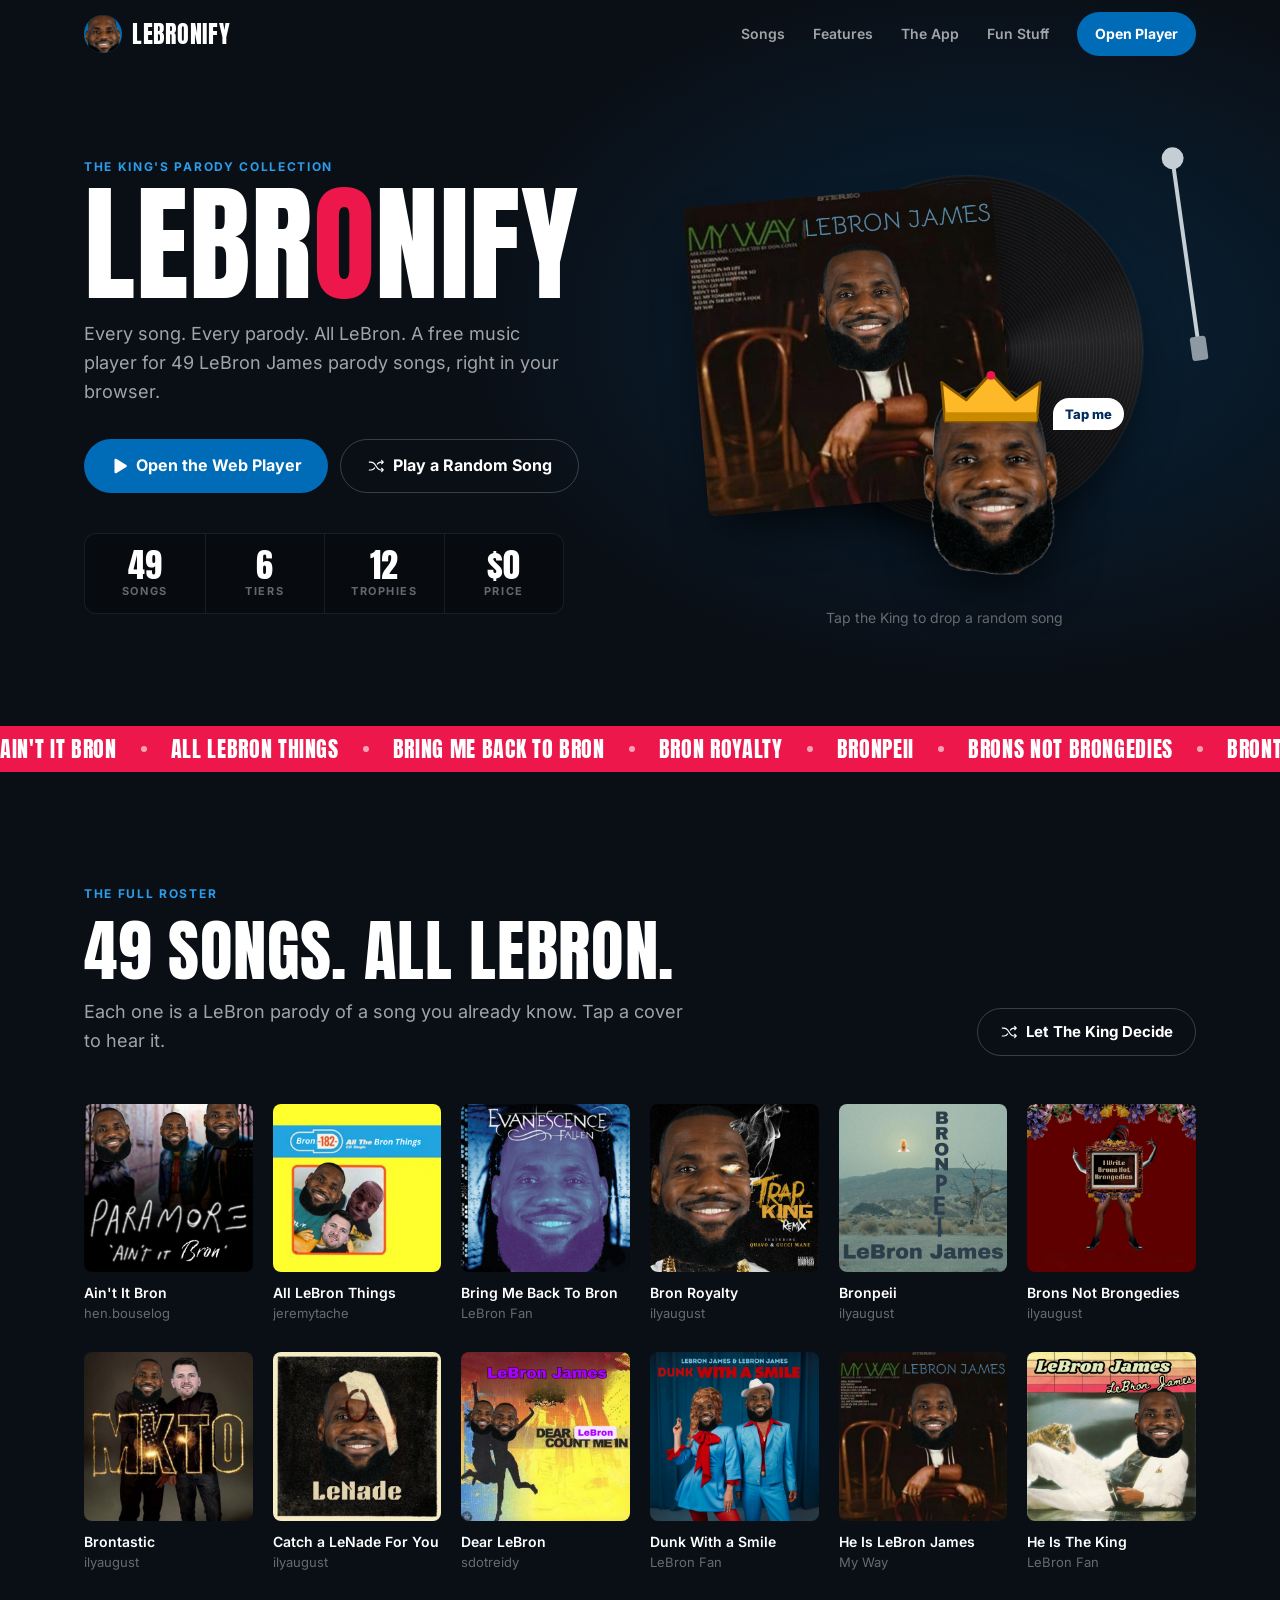
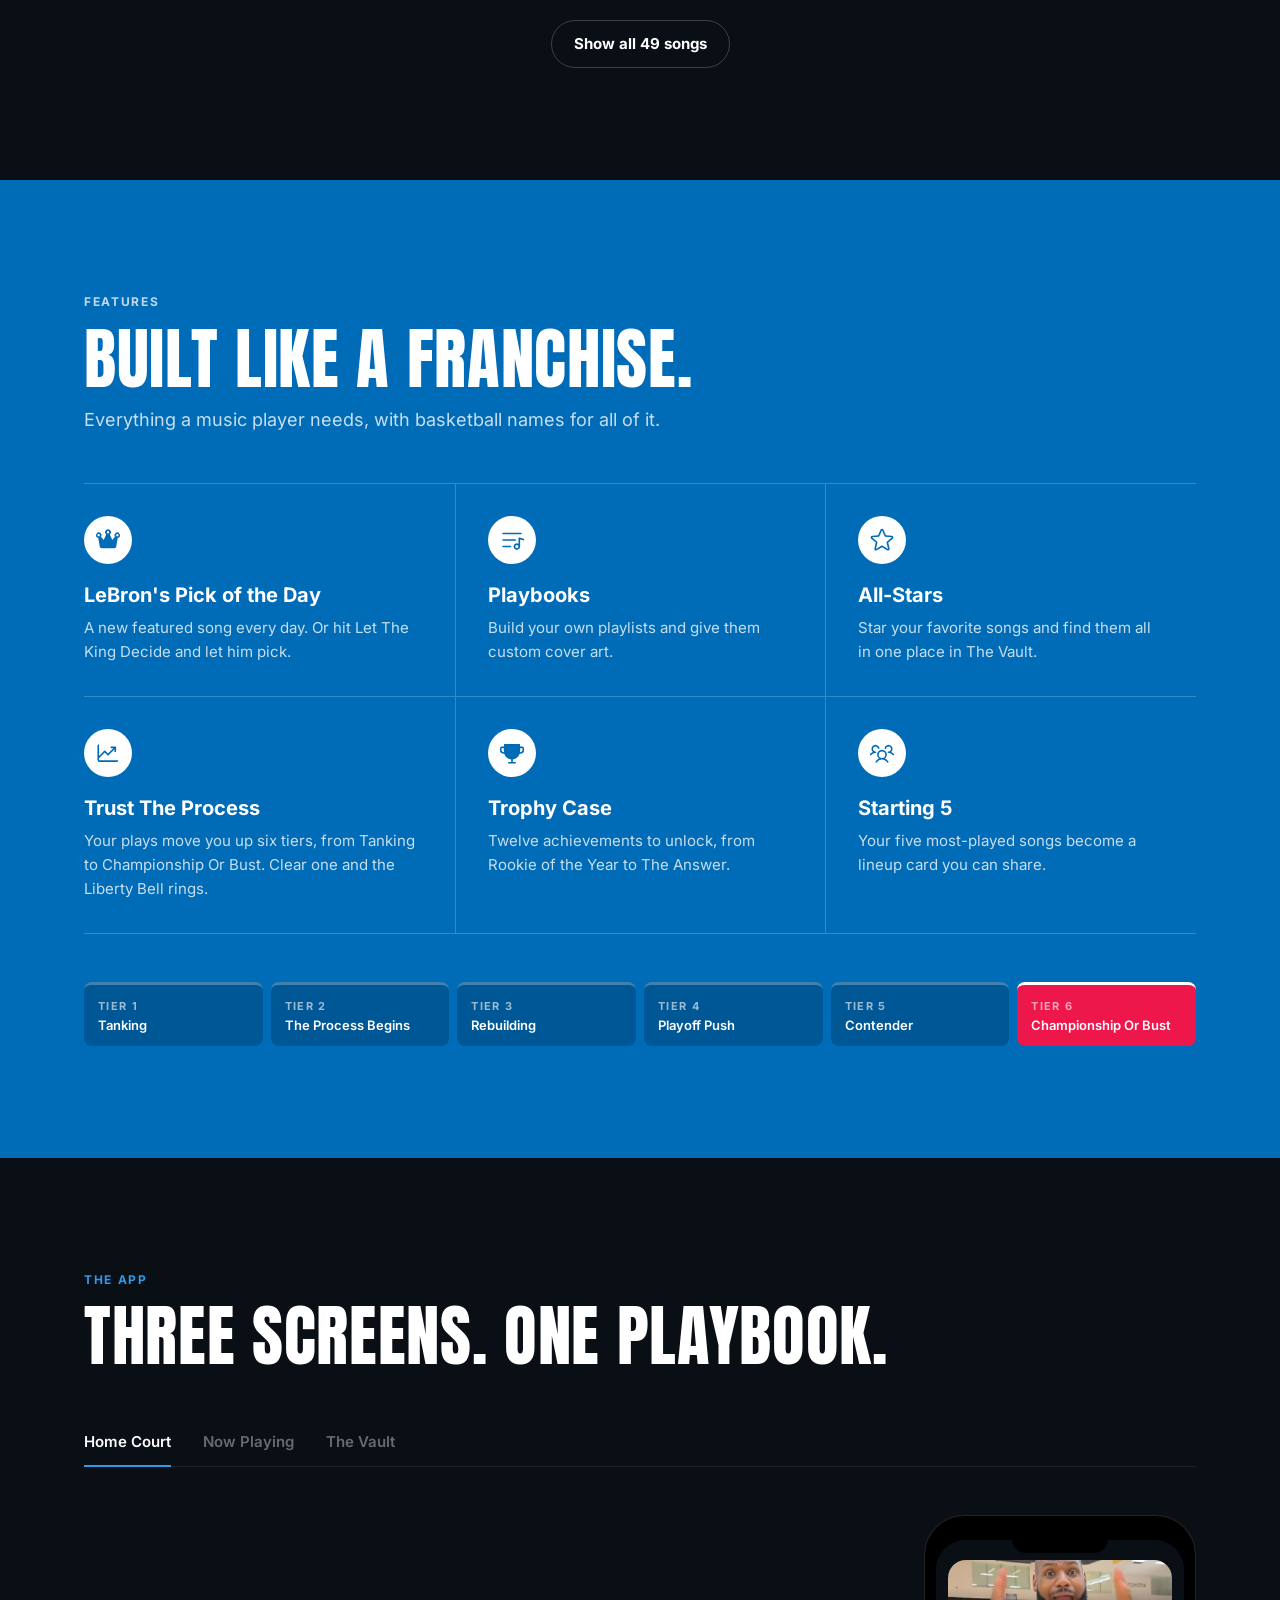
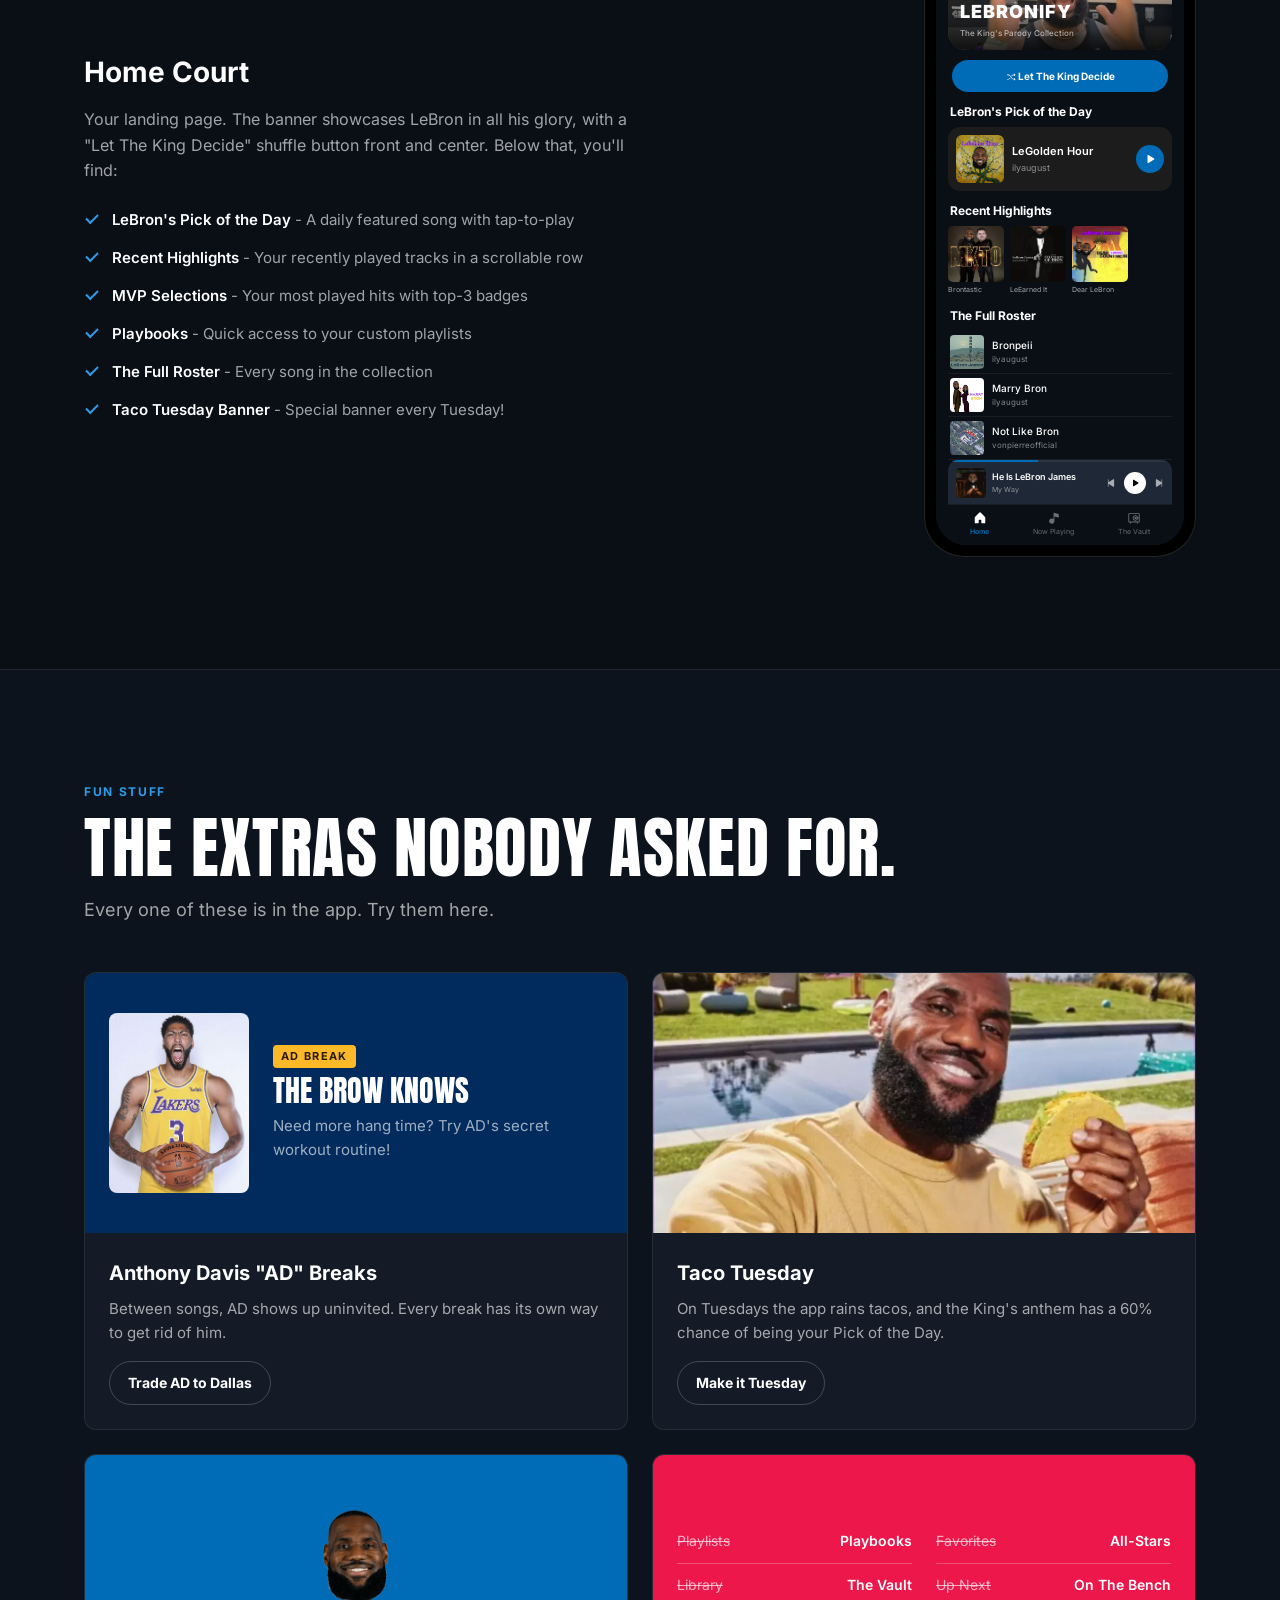
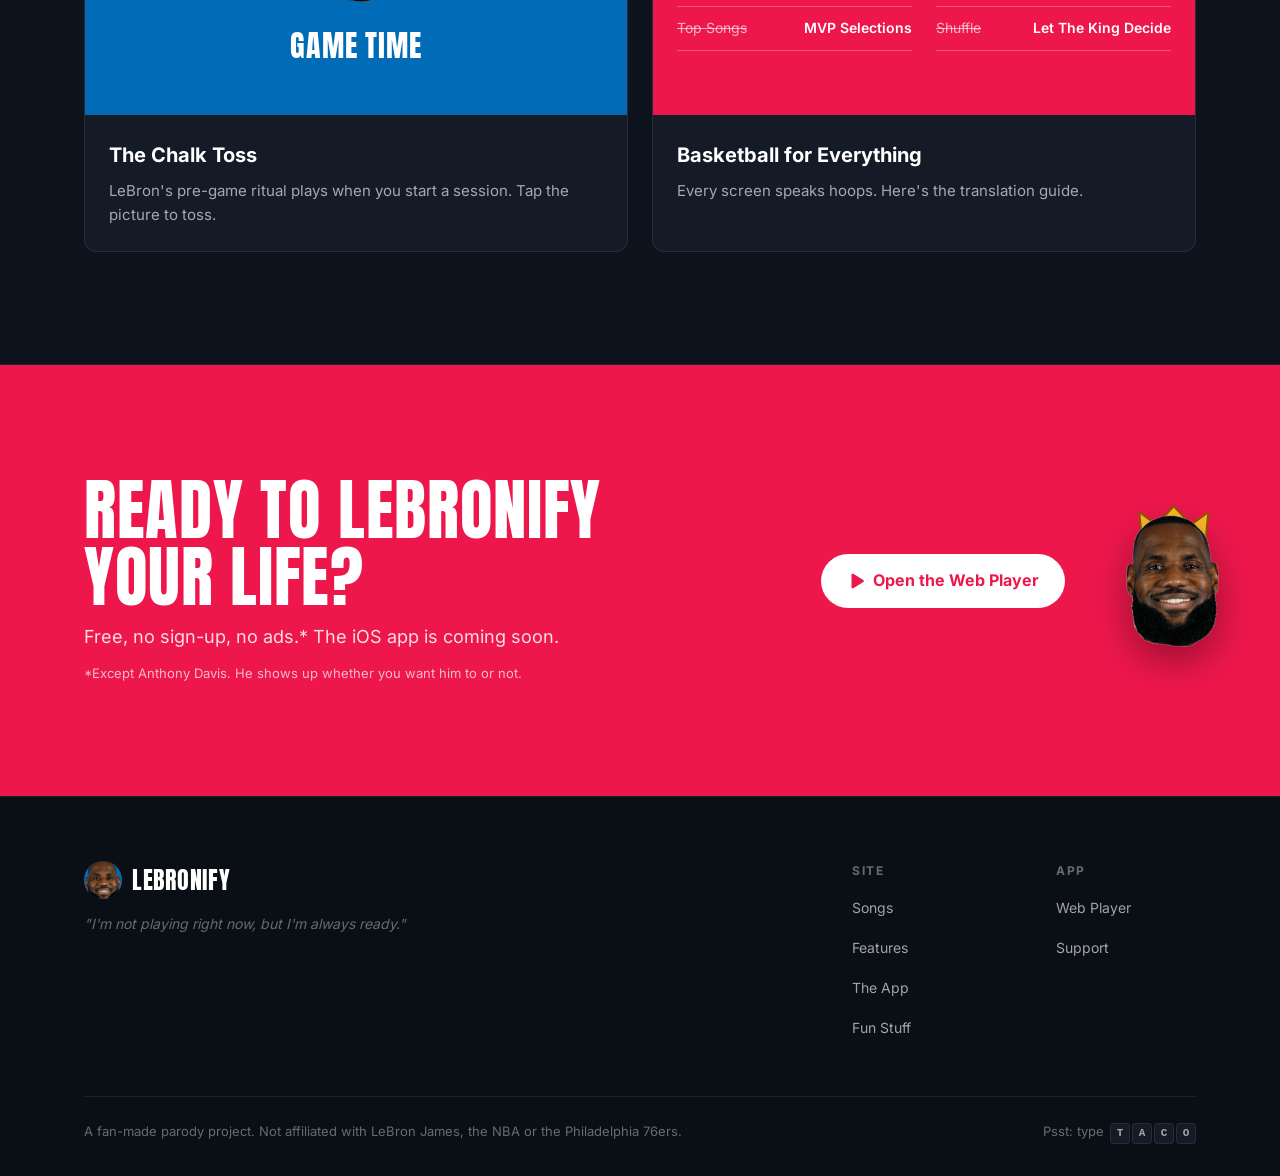
==== commit 50bbac12: "Bring the fun back to the landing page with team-color blocks - Hero stage: album sleeve with a reco" ====
--- a/index.html
+++ b/index.html
@@ -141,7 +141,7 @@
     <header class="nav" id="nav">
         <div class="container nav-inner">
             <a href="/" class="brand" aria-label="LeBronify home">
-                <img src="images/ui/lebron_default.png" alt="" width="36" height="36" class="brand-head">
+                <span class="brand-mark"><img src="images/ui/lebron_default.png" alt="" width="36" height="36"></span>
                 <span class="brand-word">LEBRONIFY</span>
             </a>
             <nav class="nav-links" id="nav-links" aria-label="Main">
@@ -176,30 +176,34 @@
                         <span>Play a Random Song</span>
                     </button>
                 </div>
-                <ul class="hero-facts">
-                    <li><b>49</b> parody songs</li>
-                    <li><b>Free</b> forever</li>
-                    <li><b>No</b> sign-up</li>
-                </ul>
+                <dl class="scoreboard" aria-label="LeBronify by the numbers">
+                    <div><dt>Songs</dt><dd>49</dd></div>
+                    <div><dt>Tiers</dt><dd>6</dd></div>
+                    <div><dt>Trophies</dt><dd>12</dd></div>
+                    <div><dt>Price</dt><dd>$0</dd></div>
+                </dl>
             </div>
 
             <div class="hero-visual">
-                <div class="record-wrap">
-                    <div class="record" id="record">
-                        <div class="record-label"><img id="record-art" src="images/albums/he_is_lebron_james.png" alt="" width="240" height="240"></div>
-                    </div>
+                <div class="stage" id="stage">
+                    <div class="sleeve"><img id="sleeve-art" src="images/albums/he_is_lebron_james.png" alt="" width="320" height="320"></div>
+                    <div class="record" id="record" aria-hidden="true"></div>
                     <div class="tonearm" aria-hidden="true"><span></span></div>
                     <button type="button" class="king" id="king" aria-label="Play a random song">
-                        <svg class="king-crown" viewBox="0 0 120 64" aria-hidden="true">
-                            <path d="M8 58 L4 14 L32 34 L60 4 L88 34 L116 14 L112 58 Z" fill="var(--gold)" stroke="#8a5a00" stroke-width="3" stroke-linejoin="round"/>
-                            <rect x="8" y="48" width="104" height="10" fill="#c98a00"/>
-                        </svg>
-                        <img class="king-head" src="images/ui/lebron_default.png" alt="" width="240" height="240">
+                        <span class="king-bob">
+                            <svg class="king-crown" viewBox="0 0 120 64" aria-hidden="true">
+                                <path d="M8 58 L4 14 L32 34 L60 4 L88 34 L116 14 L112 58 Z" fill="var(--gold)" stroke="#8a5a00" stroke-width="3" stroke-linejoin="round"/>
+                                <rect x="8" y="48" width="104" height="10" fill="#c98a00"/>
+                                <circle cx="60" cy="6" r="5" fill="var(--liberty)"/>
+                            </svg>
+                            <img class="king-head" src="images/ui/lebron_default.png" alt="" width="240" height="240">
+                        </span>
+                        <span class="king-tip" aria-hidden="true">Tap me</span>
                     </button>
                 </div>
                 <p class="now-line" id="now-line" aria-live="polite">
                     <span class="eq" aria-hidden="true"><i></i><i></i><i></i></span>
-                    <span class="now-text"><span class="now-state" id="now-state">Tap the King to play</span> <b id="now-title"></b></span>
+                    <span class="now-text"><span class="now-state" id="now-state">Tap the King to drop a random song</span> <b id="now-title"></b></span>
                 </p>
             </div>
         </div>
@@ -596,10 +600,16 @@
                     <p class="section-lede">Free, no sign-up, no ads.* The iOS app is coming soon.</p>
                     <p class="cta-fine">*Except Anthony Davis. He shows up whether you want him to or not.</p>
                 </div>
-                <a href="/player" class="btn btn-primary btn-lg">
-                    <i data-icon="play" data-icon-size="18"></i>
-                    Open the Web Player
-                </a>
+                <div class="cta-side">
+                    <a href="/player" class="btn btn-primary btn-lg">
+                        <i data-icon="play" data-icon-size="18"></i>
+                        Open the Web Player
+                    </a>
+                    <div class="cta-head" aria-hidden="true">
+                        <svg viewBox="0 0 120 64"><path d="M8 58 L4 14 L32 34 L60 4 L88 34 L116 14 L112 58 Z" fill="var(--gold)" stroke="#8a5a00" stroke-width="3" stroke-linejoin="round"/><rect x="8" y="48" width="104" height="10" fill="#c98a00"/></svg>
+                        <img src="images/ui/lebron_default.png" alt="" loading="lazy" width="160" height="160">
+                    </div>
+                </div>
             </div>
         </div>
     </section>
@@ -611,7 +621,7 @@
             <div class="footer-top">
                 <div class="footer-brand">
                     <a href="/" class="brand" aria-label="LeBronify home">
-                        <img src="images/ui/lebron_default.png" alt="" width="36" height="36" class="brand-head" loading="lazy">
+                        <span class="brand-mark"><img src="images/ui/lebron_default.png" alt="" width="36" height="36" loading="lazy"></span>
                         <span class="brand-word">LEBRONIFY</span>
                     </a>
                     <p>"I'm not playing right now, but I'm always ready."</p>
--- a/styles.css
+++ b/styles.css
@@ -99,7 +99,10 @@
 .nav.scrolled, .nav.menu-open { background: rgba(10, 15, 22, 0.92); border-bottom-color: var(--stroke); backdrop-filter: blur(12px); -webkit-backdrop-filter: blur(12px); }
 .nav-inner { height: var(--nav-h); display: flex; align-items: center; justify-content: space-between; gap: 24px; }
 .brand { display: inline-flex; align-items: center; gap: 10px; }
-.brand-head { width: 36px; height: 36px; object-fit: contain; }
+.brand-mark { position: relative; width: 38px; height: 38px; border-radius: 50%; overflow: hidden; background: var(--royal); flex-shrink: 0; transform-origin: 50% 90%; }
+/* The cutout has wide transparent margins; scale it uniformly so the face fills the circle. */
+.brand-mark img { position: absolute; left: -30%; top: -22%; width: 160%; height: 160%; max-width: none; object-fit: contain; }
+.brand:hover .brand-mark { animation: bobble 0.9s var(--ease-out); }
 .brand-word { font-family: var(--font-display); font-size: 24px; letter-spacing: 0.03em; line-height: 1; }
 .nav-links { display: flex; align-items: center; gap: 28px; }
 .nav-links a:not(.btn) { font-size: var(--fs-small); font-weight: 600; color: var(--t2); transition: color 0.15s ease; }
@@ -115,6 +118,7 @@
    HERO
    ============================================ */
 .hero {
+    overflow-x: clip;
     padding: calc(var(--nav-h) + 72px) 0 96px;
     background: radial-gradient(60% 70% at 78% 45%, rgba(0, 107, 182, 0.22), transparent 70%);
 }
@@ -131,47 +135,77 @@
 .hero-o { color: var(--liberty); }
 .hero-lede { font-size: var(--fs-lede); color: var(--t2); max-width: 44ch; margin-bottom: 32px; }
 .hero-actions { display: flex; flex-wrap: wrap; gap: 12px; margin-bottom: 40px; }
-.hero-facts { list-style: none; display: flex; flex-wrap: wrap; gap: 0; color: var(--t3); font-size: var(--fs-small); }
-.hero-facts li { padding-right: 20px; margin-right: 20px; border-right: 1px solid var(--stroke); }
-.hero-facts li:last-child { border-right: 0; margin-right: 0; padding-right: 0; }
-.hero-facts b { color: var(--t1); font-weight: 700; }
-
-/* The record: spins only while a song is playing. */
-.hero-visual { display: flex; flex-direction: column; align-items: center; gap: 24px; }
-.record-wrap { position: relative; width: min(100%, 440px); aspect-ratio: 1; }
+/* Scoreboard: arena-style numbers under the hero copy. */
+.scoreboard { display: grid; grid-template-columns: repeat(4, minmax(0, 1fr)); max-width: 480px; border: 1px solid var(--stroke); border-radius: var(--radius); background: rgba(0, 0, 0, 0.25); }
+.scoreboard div { display: flex; flex-direction: column-reverse; align-items: center; padding: 12px 8px; }
+.scoreboard div + div { border-left: 1px solid var(--stroke); }
+.scoreboard dt { font-size: 11px; font-weight: 700; letter-spacing: 0.14em; text-transform: uppercase; color: var(--t3); }
+.scoreboard dd { font-family: var(--font-display); font-size: 34px; line-height: 1.1; font-variant-numeric: tabular-nums; }
+
+/* The stage: album sleeve with the record sliding out, the King on the label. */
+.hero-visual { display: flex; flex-direction: column; align-items: center; gap: 20px; }
+.stage { position: relative; width: min(100%, 500px); aspect-ratio: 1.12; }
+.sleeve {
+    position: absolute; left: 0; top: 12%; width: 62%; aspect-ratio: 1;
+    border-radius: 8px; overflow: hidden; z-index: 2;
+    transform: rotate(-5deg);
+    box-shadow: 0 24px 48px -16px rgba(0, 0, 0, 0.8);
+    transition: transform 0.5s var(--ease-out);
+}
+.sleeve img { width: 100%; height: 100%; object-fit: cover; }
 .record {
-    position: absolute; inset: 0; border-radius: 50%;
+    position: absolute; right: 2%; top: 8%; width: 70%; aspect-ratio: 1; border-radius: 50%; z-index: 1;
     background:
-        repeating-radial-gradient(circle, #121212 0 2px, #191a1d 2.5px 3.5px),
-        #121212;
-    box-shadow: 0 0 0 1px rgba(255, 255, 255, 0.06), 0 30px 60px -24px rgba(0, 0, 0, 0.8);
-    animation: spin 5s linear infinite paused;
-}
-.record::after { /* static light reflection, sits above the grooves */
+        radial-gradient(circle, var(--liberty) 0 15%, #0b0b0c 15.5% 17%, transparent 17.5%),
+        repeating-radial-gradient(circle, #121212 0 2px, #1a1b1e 2.5px 3.5px);
+    box-shadow: 0 0 0 1px rgba(255, 255, 255, 0.06), 0 24px 48px -16px rgba(0, 0, 0, 0.8);
+    transform: translateX(-12%);
+    transition: transform 0.6s var(--ease-out);
+}
+.record::after {
     content: ''; position: absolute; inset: 0; border-radius: 50%;
-    background: conic-gradient(from 40deg, transparent 0 20deg, rgba(255, 255, 255, 0.07) 45deg, transparent 80deg 200deg, rgba(255, 255, 255, 0.05) 225deg, transparent 260deg);
-}
-.is-playing .record { animation-play-state: running; }
+    background: conic-gradient(from 40deg, transparent 0 20deg, rgba(255, 255, 255, 0.08) 45deg, transparent 80deg 200deg, rgba(255, 255, 255, 0.06) 225deg, transparent 260deg);
+    animation: spin 2.4s linear infinite paused;
+}
+.is-playing .record { transform: translateX(0); }
+.is-playing .record::after { animation-play-state: running; }
+.is-playing .sleeve { transform: rotate(-8deg) translateX(-4%); }
 @keyframes spin { to { transform: rotate(360deg); } }
-.record-label { position: absolute; inset: 33%; border-radius: 50%; overflow: hidden; box-shadow: 0 0 0 3px #0b0b0c; }
-.record-label img { width: 100%; height: 100%; object-fit: cover; }
-
-.tonearm { position: absolute; right: 2%; top: 0; width: 30%; height: 52%; transform-origin: 80% 6%; transform: rotate(-20deg); transition: transform 0.6s var(--ease-out); }
+
+.tonearm { position: absolute; right: 0; top: 2%; width: 26%; height: 50%; z-index: 3; transform-origin: 80% 6%; transform: rotate(-24deg); transition: transform 0.6s var(--ease-out); }
 .is-playing .tonearm { transform: rotate(0); }
 .tonearm::before { content: ''; position: absolute; right: 8%; top: 0; width: 22px; height: 22px; border-radius: 50%; background: var(--silver); }
 .tonearm span { position: absolute; right: calc(8% + 9px); top: 10px; width: 4px; height: 90%; border-radius: 2px; background: var(--silver); transform-origin: top; transform: rotate(16deg); }
 .tonearm span::after { content: ''; position: absolute; bottom: -4px; left: -6px; width: 16px; height: 24px; border-radius: 3px; background: #8d99a3; }
 
-.king { position: absolute; left: 50%; top: 52%; width: 44%; transform: translate(-50%, -50%); transition: transform 0.2s ease; }
-.king:hover { transform: translate(-50%, -52%); }
-.king:active { transform: translate(-50%, -50%) scale(0.96); }
-.king-head { width: 100%; filter: drop-shadow(0 16px 24px rgba(0, 0, 0, 0.55)); }
-.king-crown { position: absolute; left: 24%; top: -9%; width: 52%; }
+/* The King: a bobblehead. Always a square box so the face never stretches. */
+.king { position: absolute; z-index: 4; left: 50%; bottom: -2%; width: 46%; aspect-ratio: 1; transform: translateX(-30%); }
+.king-bob { position: absolute; inset: 0; transform-origin: 50% 85%; }
+.king-head { position: absolute; inset: 0; width: 100%; height: 100%; object-fit: contain; filter: drop-shadow(0 18px 22px rgba(0, 0, 0, 0.55)); }
+.king-crown { position: absolute; left: 27%; top: 2%; width: 46%; height: auto; z-index: 1; transform-origin: 50% 100%; }
+.king:hover .king-bob { animation: bobble 0.9s var(--ease-out); }
+.king.bonk .king-bob { animation: bobble 0.9s var(--ease-out); }
+.king.bonk .king-crown { animation: crownHop 0.6s var(--ease-out); }
+.is-playing .king-bob { animation: nod 0.95s ease-in-out infinite alternate; }
+@keyframes bobble { 0% { transform: rotate(0); } 15% { transform: rotate(-12deg); } 35% { transform: rotate(9deg); } 55% { transform: rotate(-5deg); } 75% { transform: rotate(3deg); } 100% { transform: rotate(0); } }
+@keyframes nod { from { transform: rotate(-4deg); } to { transform: rotate(4deg); } }
+@keyframes crownHop { 40% { transform: translateY(-22%) rotate(-8deg); } }
+.king-tip {
+    position: absolute; right: -8%; top: 14%; z-index: 2;
+    padding: 6px 12px; border-radius: 999px 999px 999px 4px;
+    background: #fff; color: var(--navy); font-size: 13px; font-weight: 800; white-space: nowrap;
+    transition: opacity 0.2s ease;
+}
+.is-playing .king-tip, .has-played .king-tip { opacity: 0; }
 
 .now-line { display: flex; align-items: center; gap: 10px; min-height: 24px; font-size: var(--fs-small); color: var(--t3); }
 .now-line b { color: var(--t1); font-weight: 600; }
 .now-line .eq { display: none; }
 .is-playing .now-line .eq { display: inline-flex; }
+
+/* Confetti pieces for the King's tap (team colors only). */
+.confetti { position: fixed; z-index: 3000; width: 8px; height: 12px; border-radius: 2px; pointer-events: none; animation: confetti 1.1s var(--ease-out) forwards; }
+@keyframes confetti { to { transform: translate(var(--dx), var(--dy)) rotate(var(--rot)); opacity: 0; } }
 
 /* Equalizer: the only continuous animation, and only while playing. */
 .eq { display: inline-flex; align-items: flex-end; gap: 2px; height: 14px; }
@@ -548,7 +582,7 @@
     :root { --section-y: 96px; }
     .hero-grid { grid-template-columns: 1fr; gap: 48px; }
     .hero-visual { order: -1; }
-    .record-wrap { width: min(100%, 380px); }
+    .stage { width: min(100%, 440px); }
     .roster-grid { grid-template-columns: repeat(4, minmax(0, 1fr)); }
     .roster-grid.collapsed > li:nth-child(n + 9) { display: none; }
     .features { grid-template-columns: repeat(2, minmax(0, 1fr)); }
@@ -574,7 +608,8 @@
     .nav-cta { margin-top: 16px; min-height: 52px; }
 
     .hero { padding: calc(var(--nav-h) + 32px) 0 64px; background: radial-gradient(80% 40% at 50% 22%, rgba(0, 107, 182, 0.22), transparent 70%); }
-    .record-wrap { width: min(100%, 300px); }
+    .stage { width: min(100%, 340px); }
+    .king-tip { font-size: 12px; }
     .hero-visual { gap: 16px; }
     .hero-title { font-size: min(21vw, 96px); }
     .hero-actions { flex-direction: column; }
@@ -621,5 +656,62 @@
 }
 
 @media (prefers-reduced-motion: reduce) {
-    .record, .ticker-track, .eq i { animation: none !important; }
-}
+    .record::after, .ticker-track, .eq i, .king-bob, .king-crown, .song { animation: none !important; }
+}
+
+/* ============================================
+   TEAM-COLOR BLOCKS
+   Fun comes from bold, flat blocks of Sixers color, not effects.
+   ============================================ */
+
+/* Features: home-jersey royal. */
+#features { background: var(--royal); border: 0; }
+#features .label { color: rgba(255, 255, 255, 0.75); }
+#features .section-lede, #features .feature p { color: rgba(255, 255, 255, 0.78); }
+#features .features, #features .feature { border-color: rgba(255, 255, 255, 0.2) !important; }
+#features .feature-icon, #features .feature .ph {
+    width: 48px; height: 48px; padding: 11px; border-radius: 50%;
+    background: #fff; color: var(--royal);
+    transition: transform 0.3s var(--spring);
+}
+#features .feature:hover .ph { transform: rotate(-10deg) scale(1.08); }
+#features .tiers li { background: rgba(0, 0, 0, 0.18); border-top-color: rgba(255, 255, 255, 0.25); color: #fff; }
+#features .tiers li::before { color: rgba(255, 255, 255, 0.6); }
+#features .tiers li:last-child { background: var(--liberty); border-top-color: #fff; }
+
+/* Roster cards: a little lift and tilt, like flipping through a crate. */
+.song { transition: transform 0.25s var(--ease-out); }
+.song:hover { transform: translateY(-4px) rotate(-1deg); }
+.song:hover .song-art { box-shadow: 0 16px 28px -12px rgba(0, 0, 0, 0.8); }
+.song-art { transition: box-shadow 0.25s var(--ease-out); }
+.song.is-current .song-art { box-shadow: 0 0 0 3px var(--liberty); }
+.song.pop { animation: pop 0.35s var(--spring); }
+@keyframes pop { 50% { transform: scale(1.06); } }
+
+/* Fun Stuff: each demo sits on its own team color. */
+.fun-card { transition: transform 0.25s var(--ease-out), border-color 0.25s ease; }
+.fun-card:hover { transform: translateY(-4px); border-color: rgba(255, 255, 255, 0.18); }
+.fun-visual.ad { background: var(--navy); }
+.fun-visual.chalk { background: var(--royal); }
+.fun-visual.lang { background: var(--liberty); }
+.fun-visual.lang .lang-list div { border-color: rgba(255, 255, 255, 0.25); }
+.fun-visual.lang dt { color: rgba(255, 255, 255, 0.65); }
+.chalk:hover .chalk-head, .chalk.tossed .chalk-head { animation: bobble 0.9s var(--ease-out); }
+.chalk-head { transform-origin: 50% 85%; }
+
+/* CTA: liberty red, full bleed. */
+#download { background: var(--liberty); }
+#download .cta { background: transparent; border: 0; padding: 0; }
+#download .section-lede { color: rgba(255, 255, 255, 0.85); }
+#download .cta-fine { color: rgba(255, 255, 255, 0.7); }
+#download .btn-primary { background: #fff; color: var(--liberty); }
+#download .btn-primary:hover { background: #f1f3f5; }
+.cta-head { position: relative; width: 160px; aspect-ratio: 1; flex-shrink: 0; transform-origin: 50% 85%; }
+.cta-head img { width: 100%; height: 100%; object-fit: contain; filter: drop-shadow(0 14px 18px rgba(0, 0, 0, 0.35)); }
+.cta-head svg { position: absolute; left: 27%; top: 2%; width: 46%; height: auto; }
+.cta-head:hover { animation: bobble 0.9s var(--ease-out); }
+.cta > .cta-side { display: flex; align-items: center; gap: 28px; }
+@media (max-width: 768px) {
+    .cta > .cta-side { flex-direction: column-reverse; align-items: stretch; }
+    .cta-head { width: 120px; align-self: center; }
+}
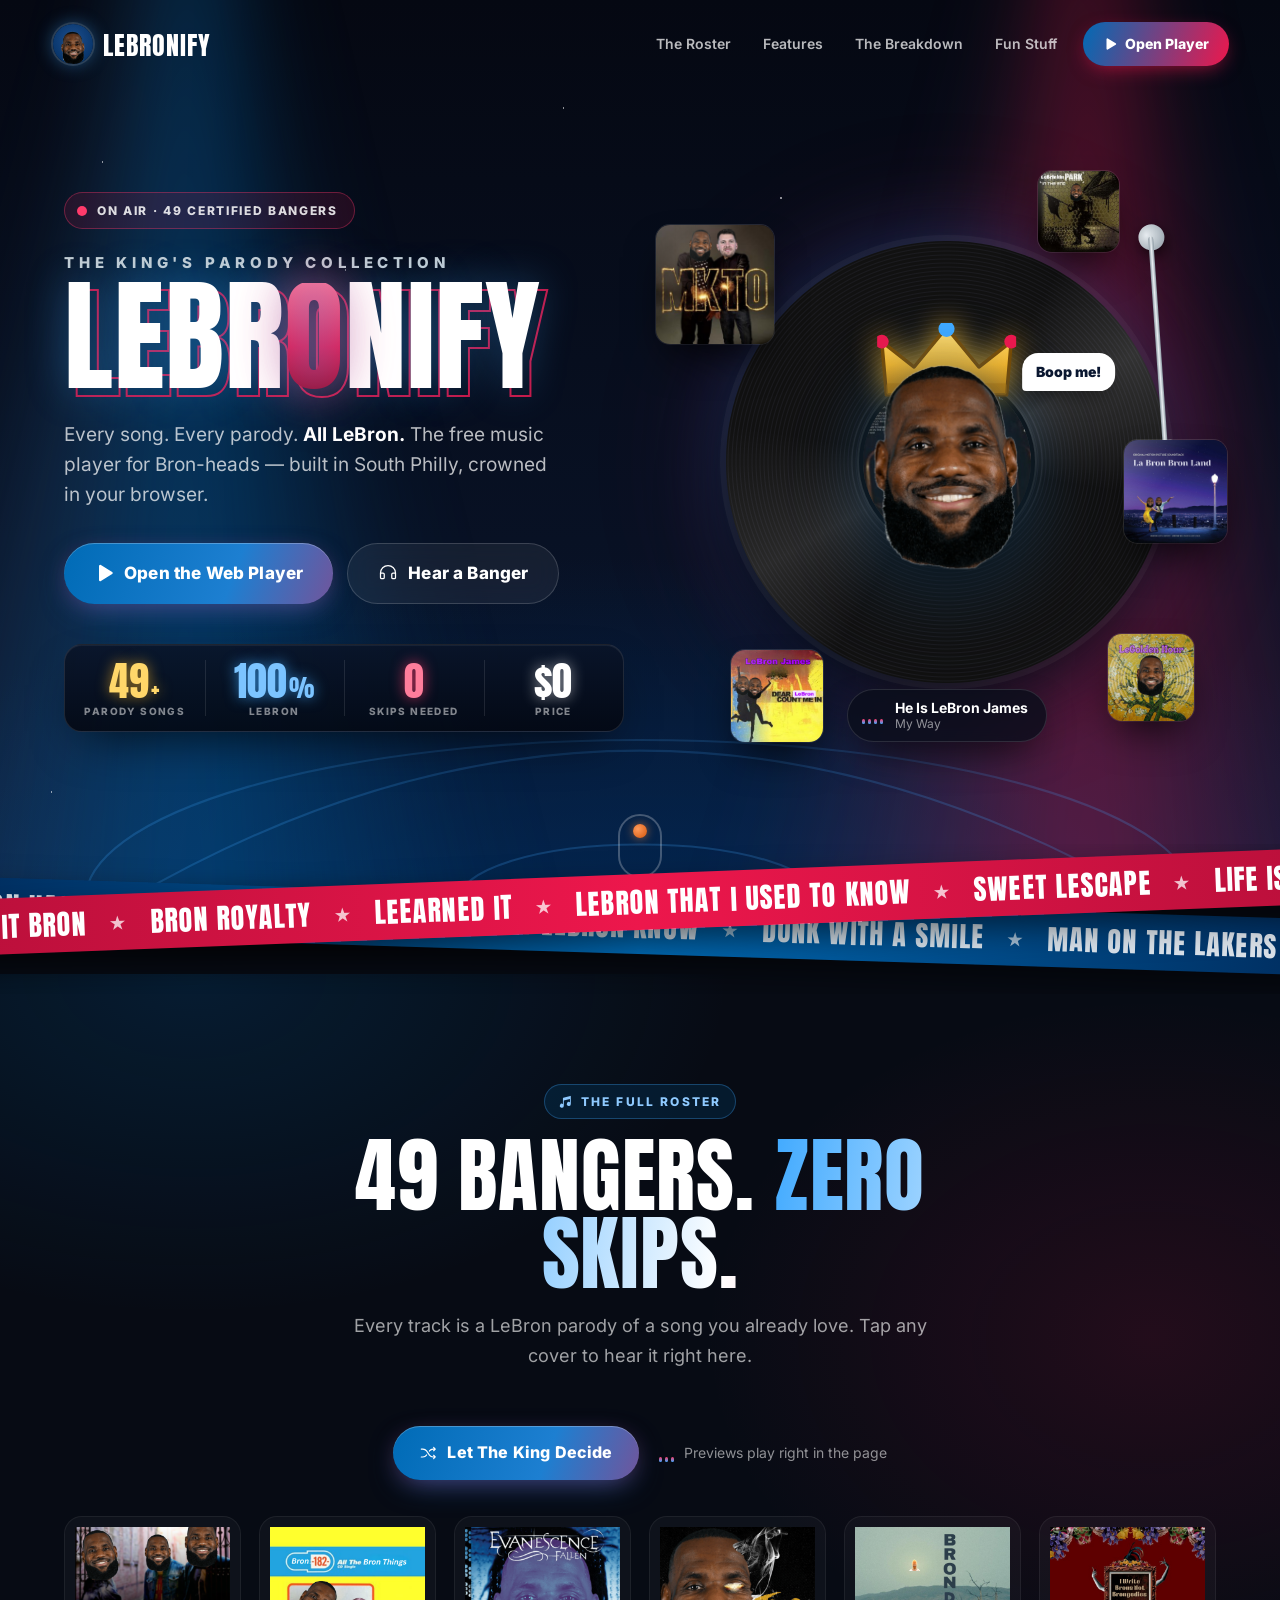
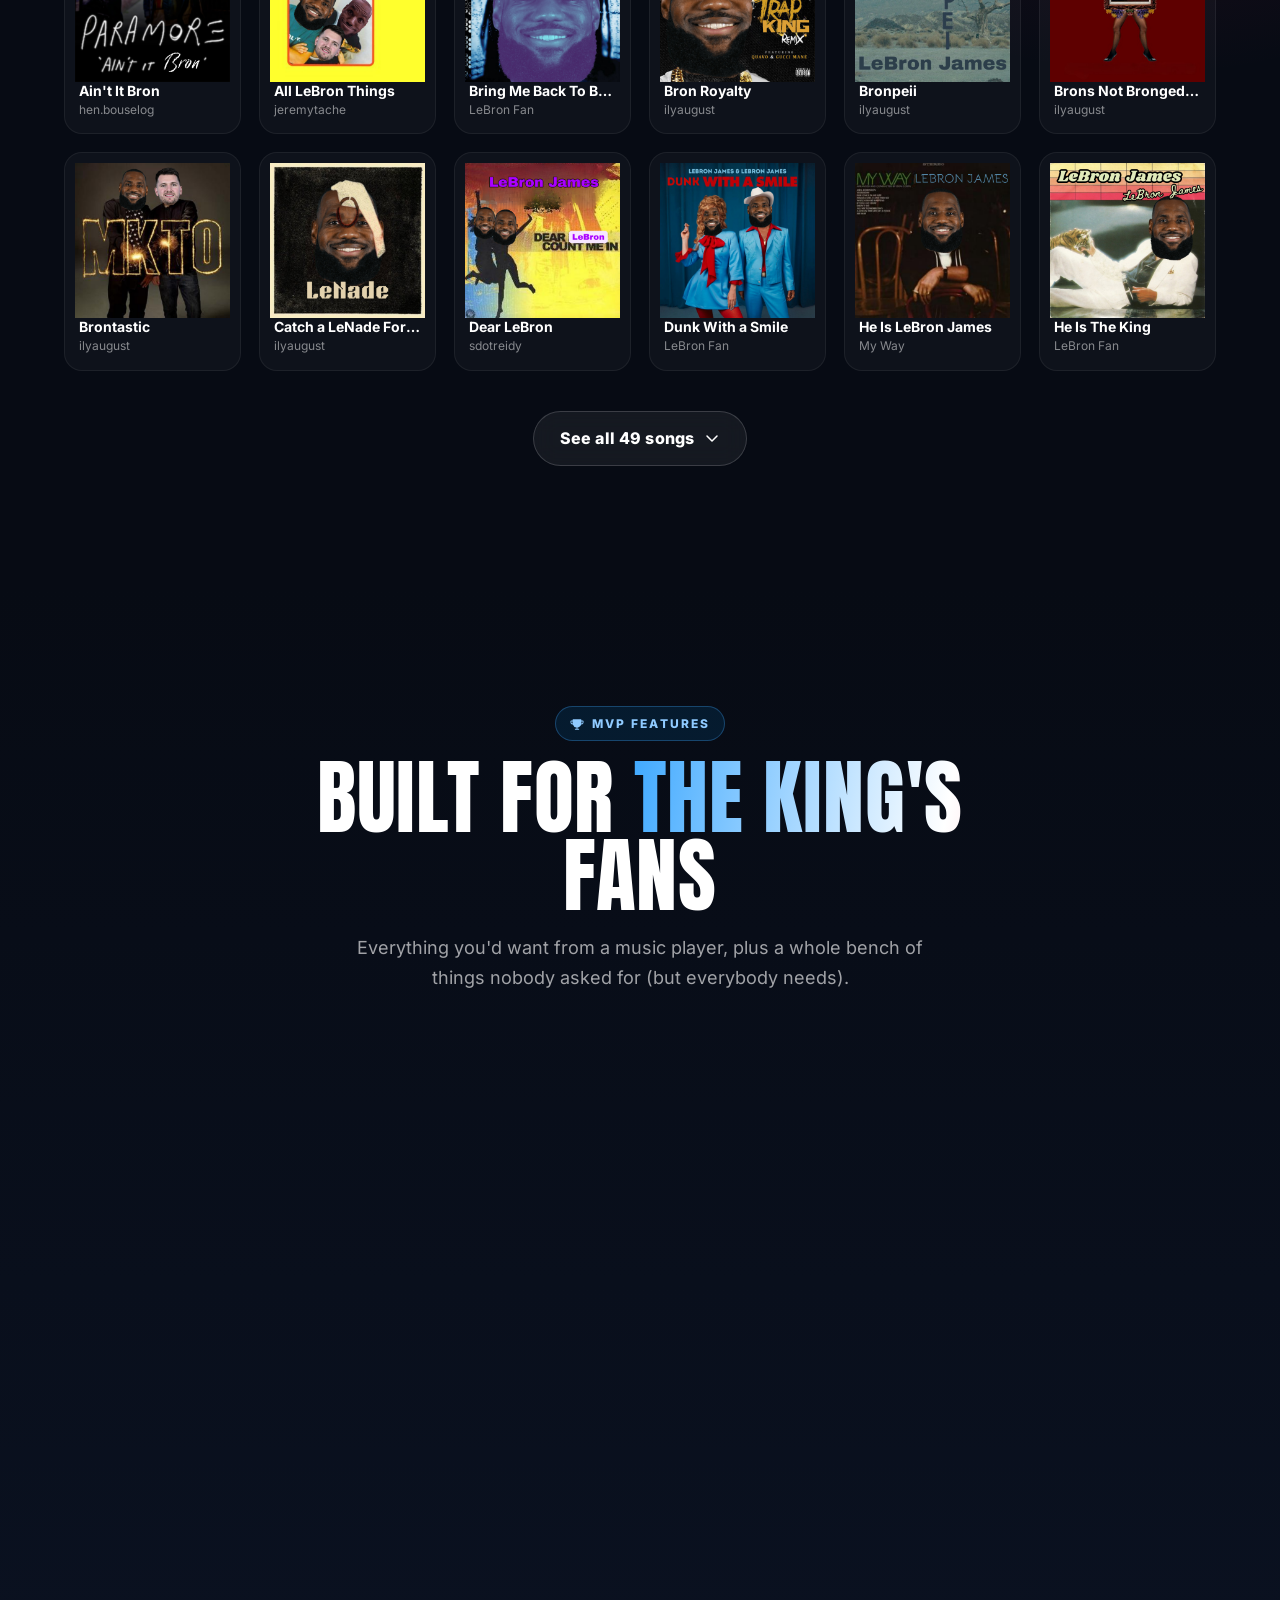
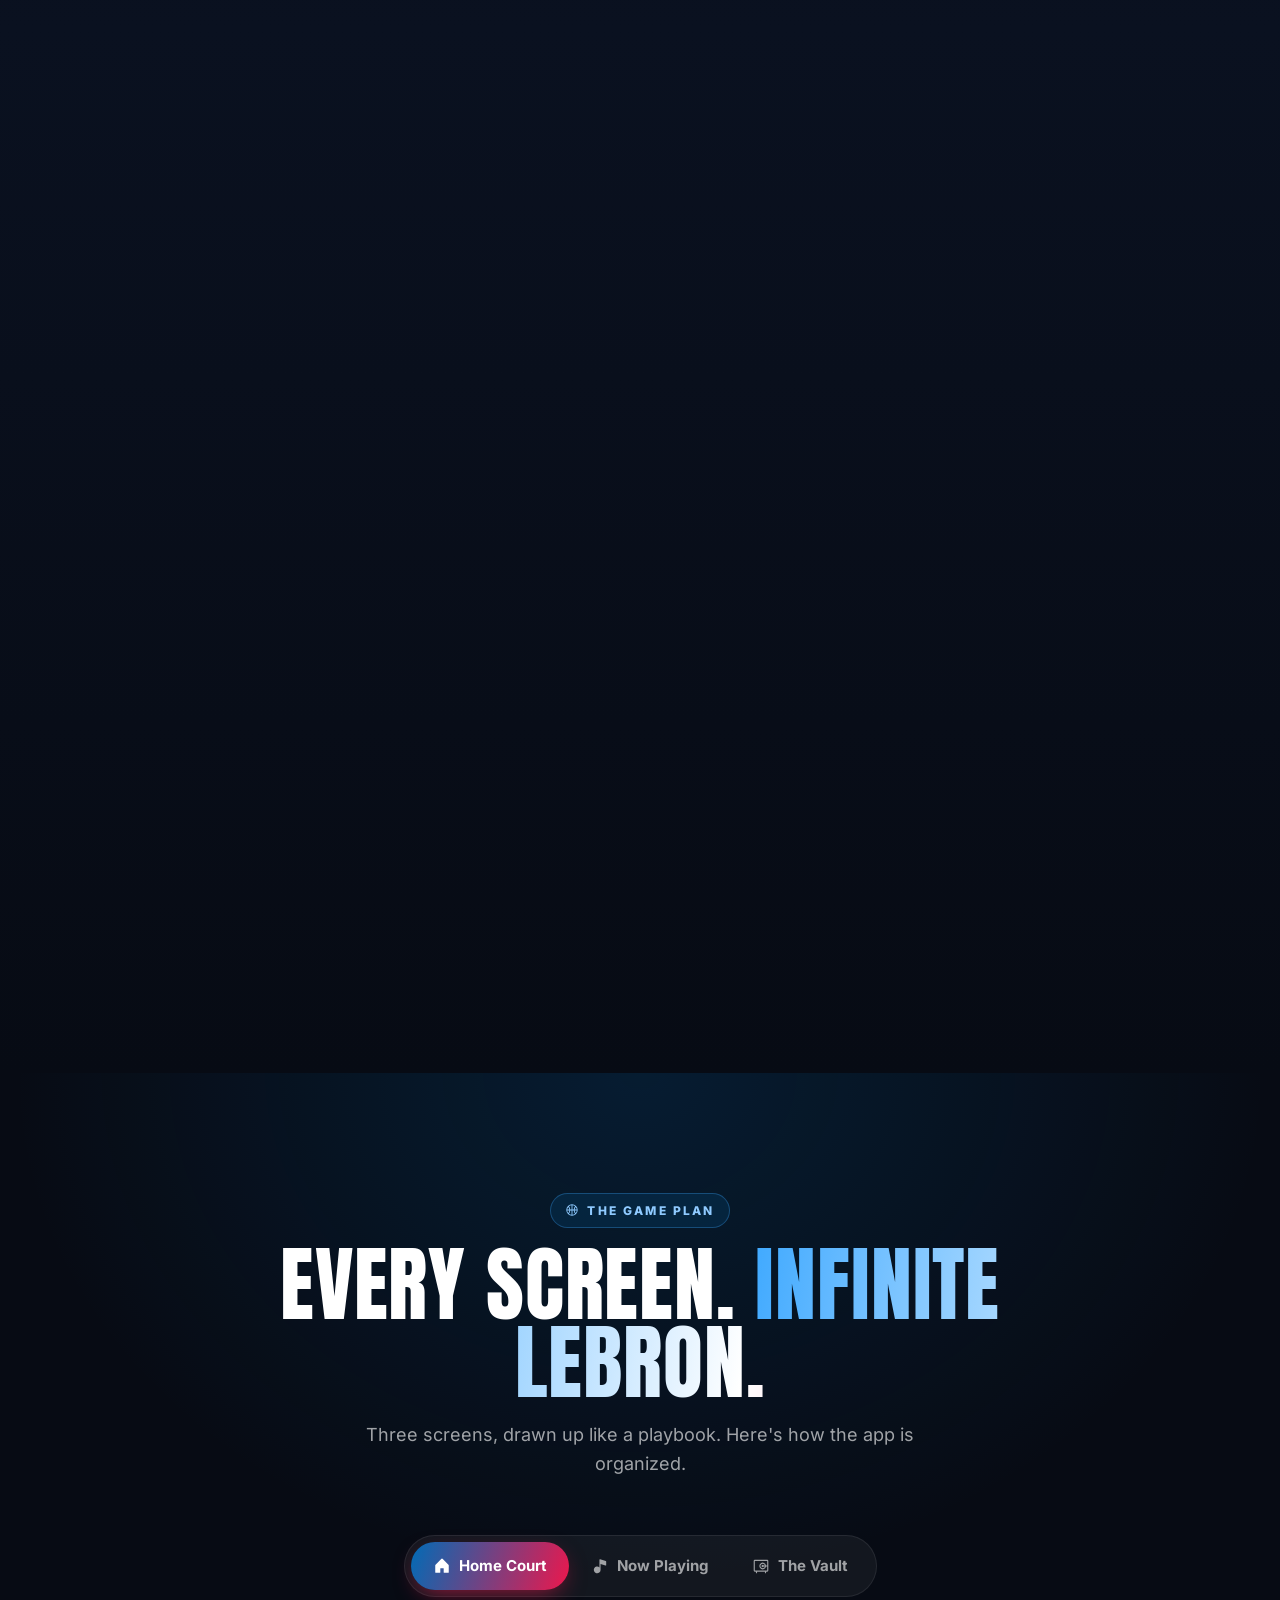
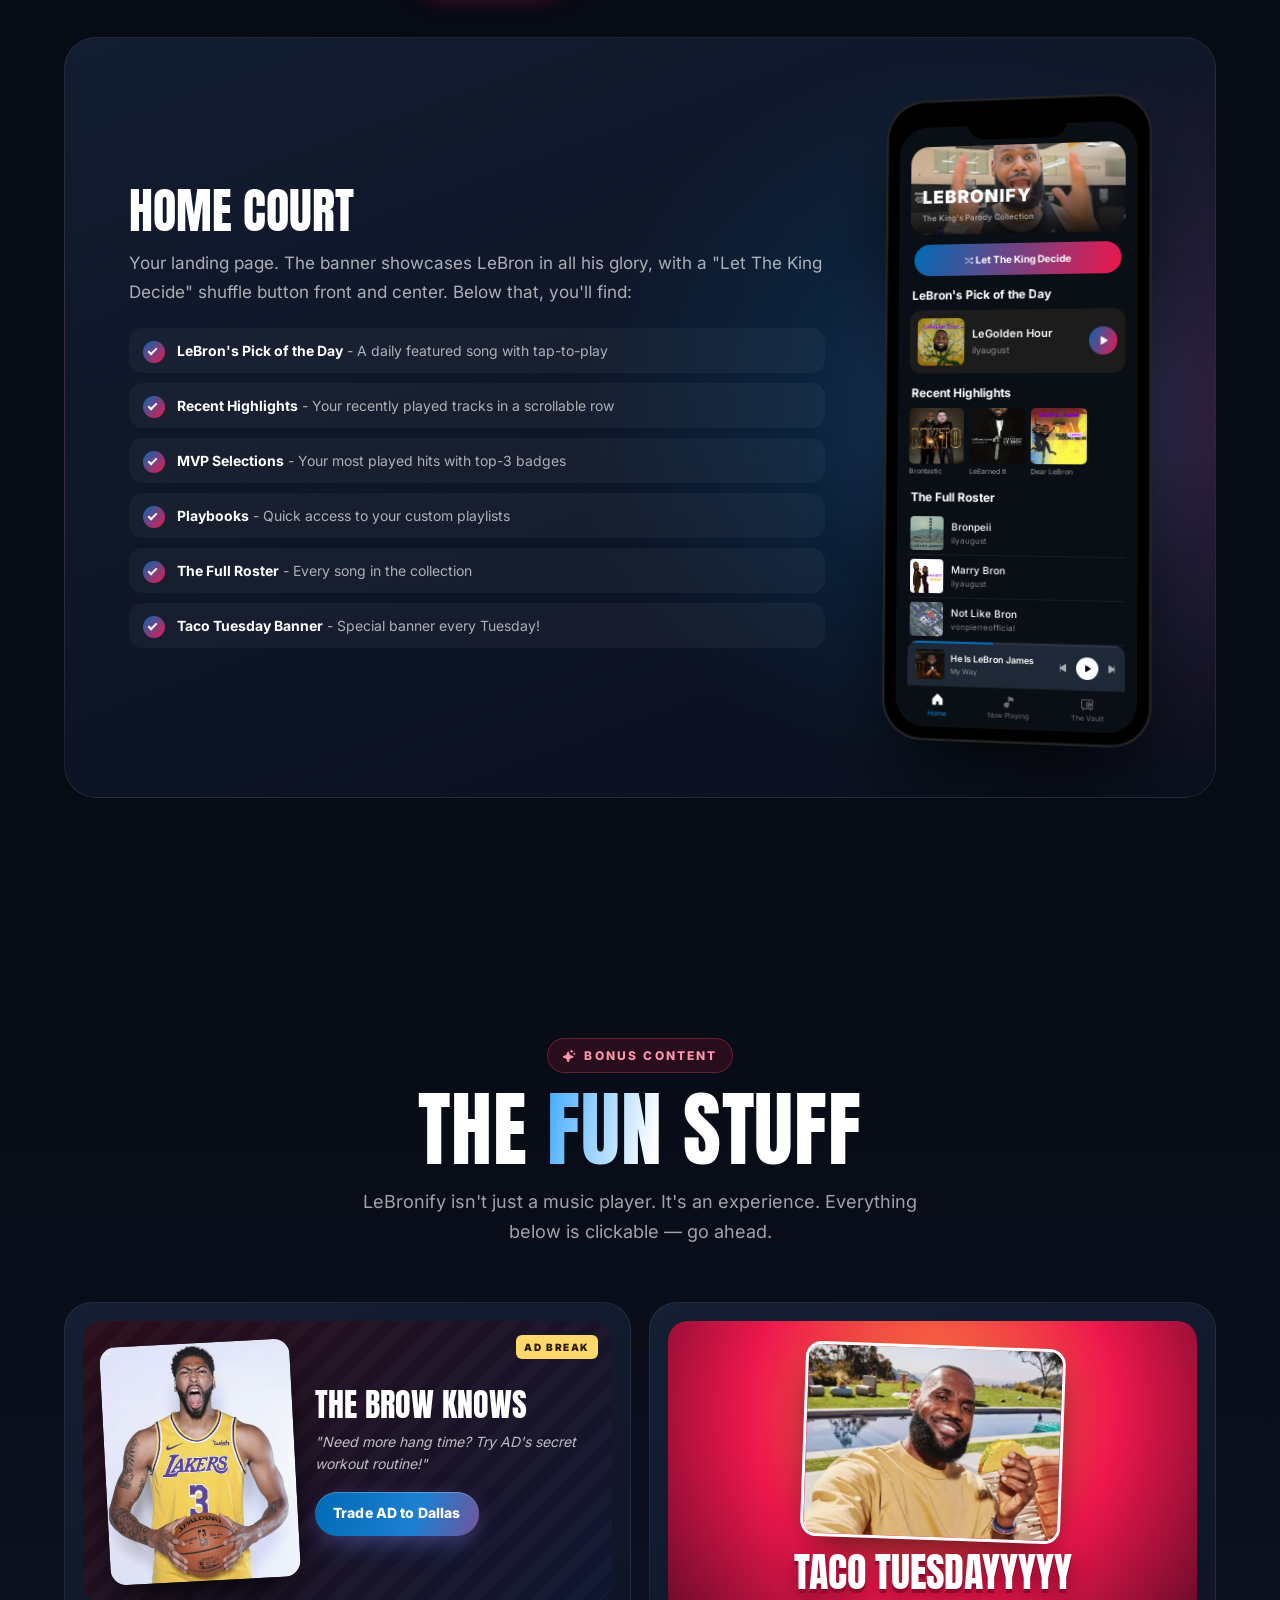
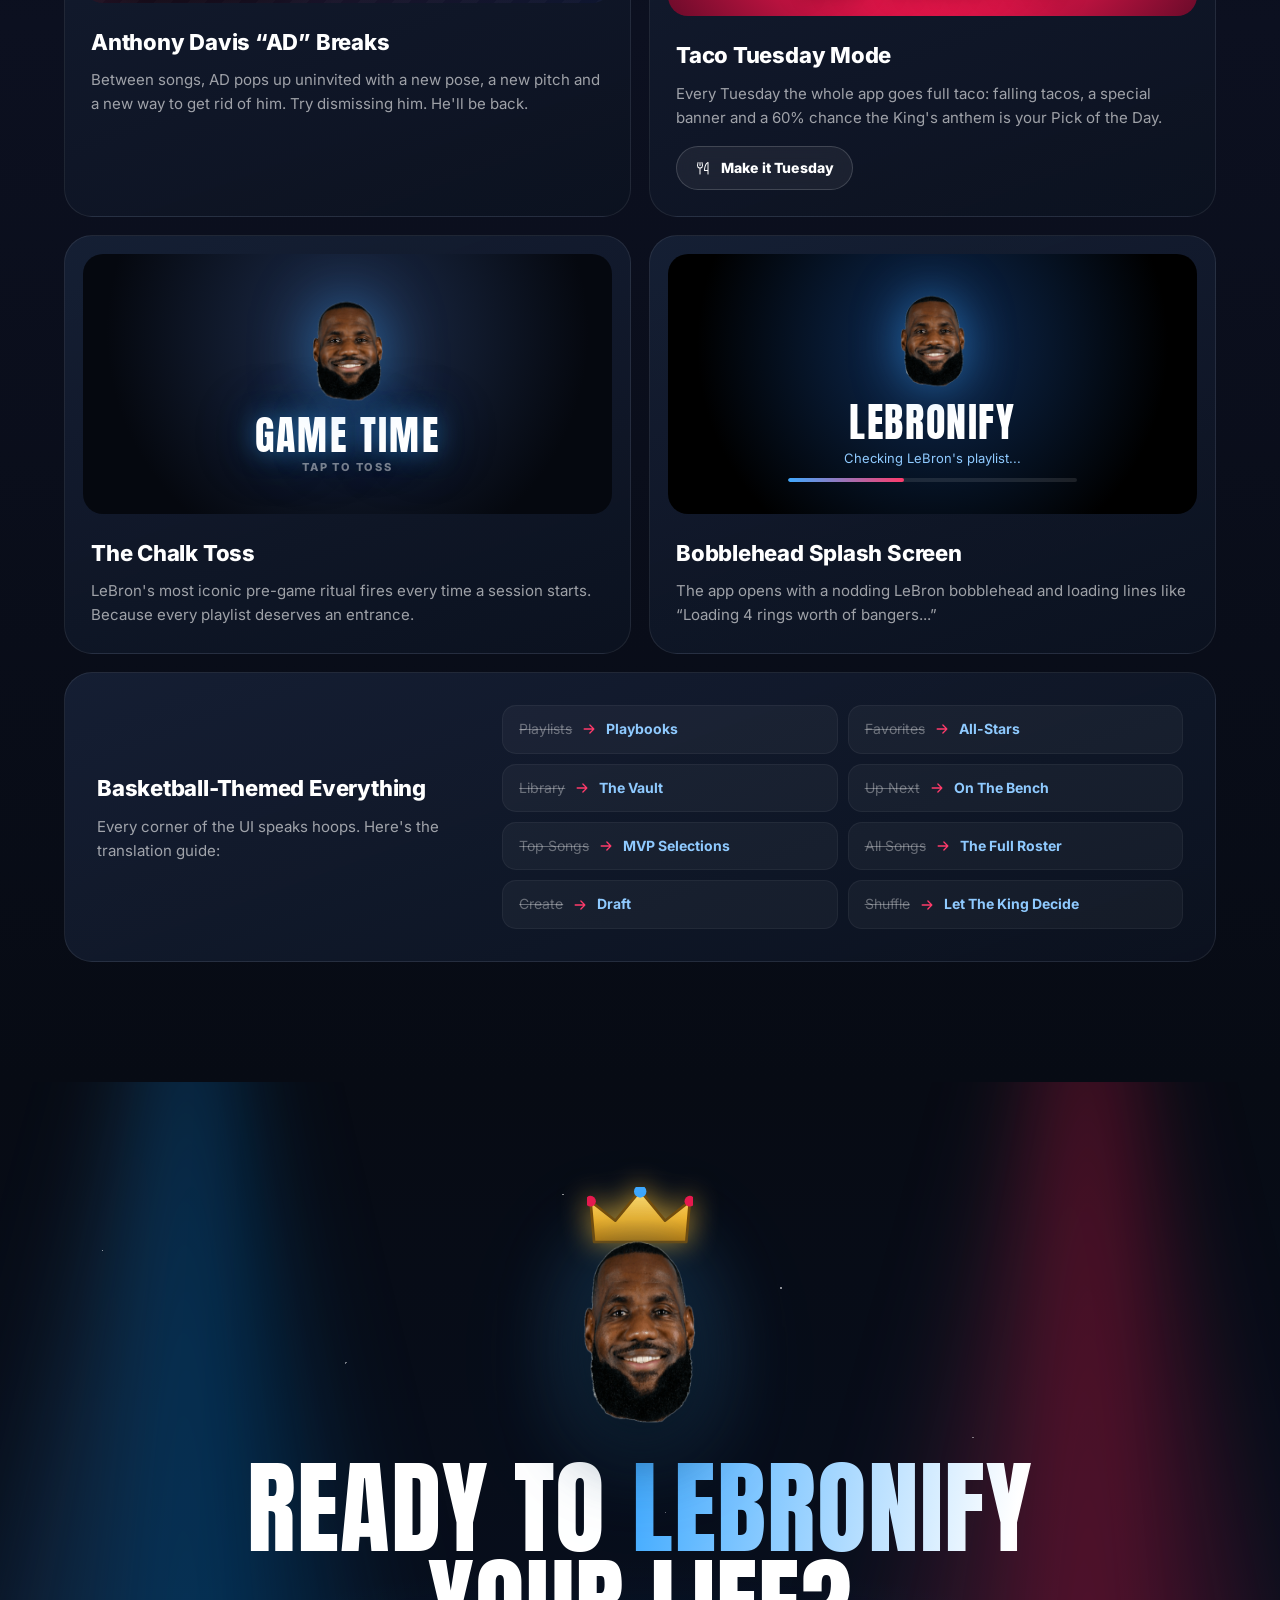
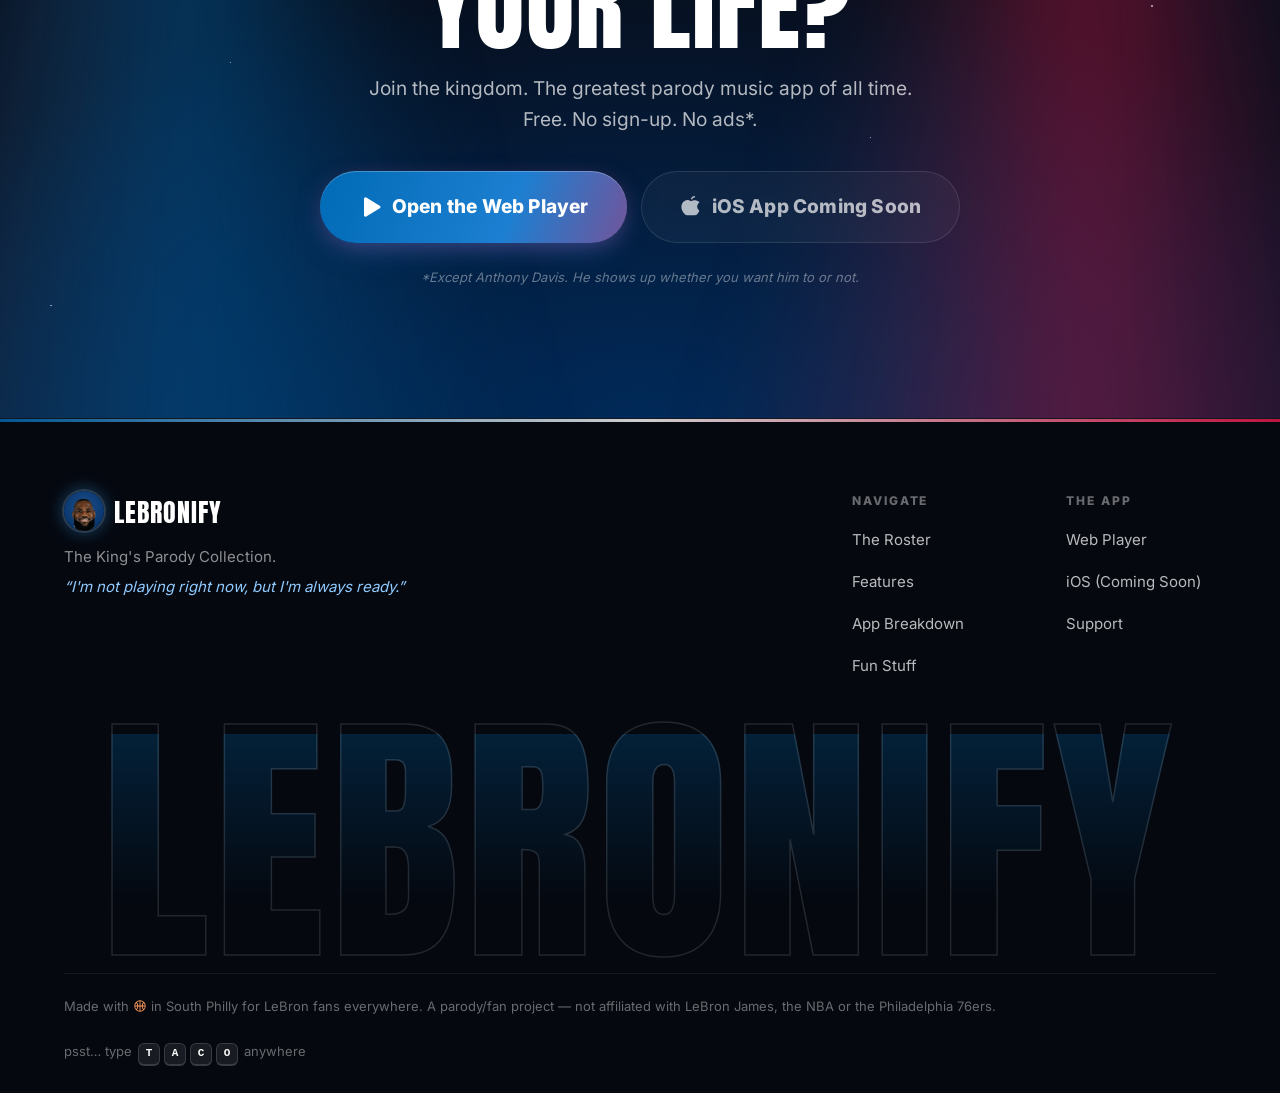
==== commit 6edc6c11: "Redesign the landing page with an arena-night look and live song previews - Self-host Anton as a dis" ====
--- a/index.html
+++ b/index.html
@@ -3,7 +3,7 @@
 <head>
     <meta charset="UTF-8">
     <meta name="viewport" content="width=device-width, initial-scale=1.0, viewport-fit=cover">
-    <meta name="theme-color" content="#0a0f16">
+    <meta name="theme-color" content="#070b14">
 
     <title>LeBronify — 100+ LeBron James Parody Songs, Free Web Player</title>
     <meta name="description" content="LeBronify is the free LeBron James parody music player. Stream 100+ LeBron parody songs in your browser, build Playbooks, crown All-Stars and trust the process. No sign-up.">
@@ -138,18 +138,25 @@
 <body>
     <a class="skip-link" href="#roster">Skip to the songs</a>
 
+    <!-- Crown cursor trail + confetti share one fixed, click-through canvas -->
+    <canvas id="fx-canvas" aria-hidden="true"></canvas>
+
+    <!-- ============ NAV ============ -->
     <header class="nav" id="nav">
-        <div class="container nav-inner">
-            <a href="/" class="brand" aria-label="LeBronify home">
-                <span class="brand-mark"><img src="images/ui/lebron_default.png" alt="" width="36" height="36"></span>
-                <span class="brand-word">LEBRONIFY</span>
+        <div class="nav-inner">
+            <a href="/" class="nav-logo" aria-label="LeBronify home">
+                <span class="nav-logo-head"><img src="images/ui/lebron_default.png" alt="" width="40" height="40"></span>
+                <span class="nav-logo-word">LEBRONIFY</span>
             </a>
             <nav class="nav-links" id="nav-links" aria-label="Main">
-                <a href="#roster">Songs</a>
+                <a href="#roster">The Roster</a>
                 <a href="#features">Features</a>
-                <a href="#breakdown">The App</a>
+                <a href="#breakdown">The Breakdown</a>
                 <a href="#fun-stuff">Fun Stuff</a>
-                <a href="/player" class="btn btn-primary btn-sm nav-cta">Open Player</a>
+                <a href="/player" class="nav-cta">
+                    <i data-icon="play" data-icon-size="14"></i>
+                    Open Player
+                </a>
             </nav>
             <button class="nav-burger" id="nav-burger" aria-label="Open menu" aria-expanded="false" aria-controls="nav-links">
                 <span></span><span></span>
@@ -159,151 +166,297 @@
 
     <main id="main">
 
-    <!-- HERO -->
+    <!-- ============ HERO ============ -->
     <section class="hero" id="hero">
+        <div class="hero-stage" aria-hidden="true">
+            <div class="beam beam--blue"></div>
+            <div class="beam beam--red"></div>
+            <div class="hero-stars"></div>
+            <svg class="hero-court" viewBox="0 0 1200 400" preserveAspectRatio="xMidYMax slice">
+                <ellipse cx="600" cy="400" rx="520" ry="150" />
+                <ellipse cx="600" cy="400" rx="170" ry="52" />
+                <line x1="0" y1="400" x2="1200" y2="400" />
+                <path d="M120 400 Q 600 120 1080 400" />
+            </svg>
+        </div>
+
         <div class="container hero-grid">
             <div class="hero-copy">
-                <p class="label">The King's Parody Collection</p>
-                <h1 class="hero-title">LEBR<span class="hero-o">O</span>NIFY</h1>
-                <p class="hero-lede">Every song. Every parody. All LeBron. A free music player for 49 LeBron James parody songs, right in your browser.</p>
-                <div class="hero-actions">
-                    <a href="/player" class="btn btn-primary btn-lg">
-                        <i data-icon="play" data-icon-size="18"></i>
+                <p class="live-chip">
+                    <span class="live-dot"></span>
+                    <span>On air &middot; 49 certified bangers</span>
+                </p>
+                <h1 class="hero-title">
+                    <span class="hero-kicker">The King's Parody Collection</span>
+                    <span class="hero-word" data-text="LEBRONIFY">LEBR<span class="hero-o">O</span>NIFY</span>
+                </h1>
+                <p class="hero-sub">
+                    Every song. Every parody. <strong>All LeBron.</strong>
+                    The free music player for Bron-heads &mdash; built in South Philly, crowned in your browser.
+                </p>
+                <div class="hero-ctas">
+                    <a href="/player" class="btn btn-hype btn-lg">
+                        <i data-icon="play" data-icon-size="20"></i>
                         Open the Web Player
                     </a>
-                    <button type="button" class="btn btn-secondary btn-lg" id="hero-preview">
-                        <i data-icon="shuffle" data-icon-size="18"></i>
-                        <span>Play a Random Song</span>
+                    <button type="button" class="btn btn-ghost btn-lg" id="hero-preview">
+                        <i data-icon="headphones" data-icon-size="20"></i>
+                        <span>Hear a Banger</span>
                     </button>
                 </div>
                 <dl class="scoreboard" aria-label="LeBronify by the numbers">
-                    <div><dt>Songs</dt><dd>49</dd></div>
-                    <div><dt>Tiers</dt><dd>6</dd></div>
-                    <div><dt>Trophies</dt><dd>12</dd></div>
-                    <div><dt>Price</dt><dd>$0</dd></div>
+                    <div class="score-cell">
+                        <dt>Parody Songs</dt>
+                        <dd><span class="count" data-target="49">0</span><small>+</small></dd>
+                    </div>
+                    <div class="score-cell">
+                        <dt>LeBron</dt>
+                        <dd><span class="count" data-target="100">0</span><small>%</small></dd>
+                    </div>
+                    <div class="score-cell">
+                        <dt>Skips Needed</dt>
+                        <dd><span class="count" data-target="0">0</span></dd>
+                    </div>
+                    <div class="score-cell">
+                        <dt>Price</dt>
+                        <dd>$<span class="count" data-target="0">0</span></dd>
+                    </div>
                 </dl>
             </div>
 
-            <div class="hero-visual">
-                <div class="stage" id="stage">
-                    <div class="sleeve"><img id="sleeve-art" src="images/albums/he_is_lebron_james.png" alt="" width="320" height="320"></div>
-                    <div class="record" id="record" aria-hidden="true"></div>
+            <div class="hero-visual" id="hero-visual">
+                <div class="float-cover fc-1" data-depth="18"><img src="images/albums/brontastic.png" alt="" width="120" height="120"></div>
+                <div class="float-cover fc-2" data-depth="-26"><img src="images/albums/la_bron_bron_land.png" alt="" width="120" height="120"></div>
+                <div class="float-cover fc-3" data-depth="30"><img src="images/albums/dear_lebron.png" alt="" width="120" height="120"></div>
+                <div class="float-cover fc-4" data-depth="-14"><img src="images/albums/in_the_bron.png" alt="" width="120" height="120"></div>
+                <div class="float-cover fc-5" data-depth="22"><img src="images/albums/legolden_hour.png" alt="" width="120" height="120"></div>
+
+                <div class="turntable" data-depth="8">
+                    <div class="vinyl" id="vinyl">
+                        <div class="vinyl-sheen"></div>
+                        <div class="vinyl-label"><img id="vinyl-art" src="images/albums/he_is_lebron_james.png" alt="" width="200" height="200"></div>
+                    </div>
                     <div class="tonearm" aria-hidden="true"><span></span></div>
-                    <button type="button" class="king" id="king" aria-label="Play a random song">
-                        <span class="king-bob">
-                            <svg class="king-crown" viewBox="0 0 120 64" aria-hidden="true">
-                                <path d="M8 58 L4 14 L32 34 L60 4 L88 34 L116 14 L112 58 Z" fill="var(--gold)" stroke="#8a5a00" stroke-width="3" stroke-linejoin="round"/>
-                                <rect x="8" y="48" width="104" height="10" fill="#c98a00"/>
-                                <circle cx="60" cy="6" r="5" fill="var(--liberty)"/>
-                            </svg>
-                            <img class="king-head" src="images/ui/lebron_default.png" alt="" width="240" height="240">
-                        </span>
-                        <span class="king-tip" aria-hidden="true">Tap me</span>
-                    </button>
                 </div>
-                <p class="now-line" id="now-line" aria-live="polite">
-                    <span class="eq" aria-hidden="true"><i></i><i></i><i></i></span>
-                    <span class="now-text"><span class="now-state" id="now-state">Tap the King to drop a random song</span> <b id="now-title"></b></span>
-                </p>
-            </div>
-        </div>
+
+                <button type="button" class="king" id="king" aria-label="Boop the King for a random song" data-depth="-10">
+                    <svg class="king-crown" viewBox="0 0 120 70" aria-hidden="true">
+                        <defs>
+                            <linearGradient id="crownGold" x1="0" y1="0" x2="0" y2="1">
+                                <stop offset="0" stop-color="#ffe17a"/>
+                                <stop offset=".55" stop-color="#fdb927"/>
+                                <stop offset="1" stop-color="#c47d00"/>
+                            </linearGradient>
+                        </defs>
+                        <path d="M8 62 L4 16 L32 38 L60 4 L88 38 L116 16 L112 62 Z" fill="url(#crownGold)" stroke="#7a4b00" stroke-width="3" stroke-linejoin="round"/>
+                        <circle cx="4" cy="16" r="6" fill="#ed174c"/>
+                        <circle cx="60" cy="5" r="7" fill="#3fa9ff"/>
+                        <circle cx="116" cy="16" r="6" fill="#ed174c"/>
+                        <rect x="8" y="52" width="104" height="10" rx="2" fill="#c47d00" opacity=".55"/>
+                    </svg>
+                    <img class="king-head" src="images/ui/lebron_default.png" alt="" width="260" height="260">
+                    <span class="king-bubble" id="king-bubble">Boop me!</span>
+                </button>
+
+                <div class="np-chip" id="np-chip" aria-live="polite">
+                    <span class="eq" aria-hidden="true"><i></i><i></i><i></i><i></i></span>
+                    <span class="np-chip-text"><b id="np-chip-title">He Is LeBron James</b><small id="np-chip-artist">My Way</small></span>
+                </div>
+            </div>
+        </div>
+
+        <a href="#roster" class="scroll-cue" aria-label="Scroll to the roster">
+            <span class="scroll-cue-ball"></span>
+        </a>
     </section>
 
-    <!-- SCORE TICKER -->
+    <!-- ============ JUMBOTRON TICKER ============ -->
     <div class="ticker" aria-hidden="true">
-        <div class="ticker-track" id="ticker"></div>
+        <div class="ticker-band ticker-band--red"><div class="ticker-track" id="ticker-a"></div></div>
+        <div class="ticker-band ticker-band--blue"><div class="ticker-track ticker-track--rev" id="ticker-b"></div></div>
     </div>
 
-    <!-- ROSTER -->
-    <section class="section" id="roster">
+    <!-- ============ ROSTER (playable) ============ -->
+    <section class="section roster" id="roster">
         <div class="container">
-            <div class="section-head section-head--split">
-                <div>
-                    <p class="label">The Full Roster</p>
-                    <h2 class="section-title">49 songs. All LeBron.</h2>
-                    <p class="section-lede">Each one is a LeBron parody of a song you already know. Tap a cover to hear it.</p>
-                </div>
-                <button type="button" class="btn btn-secondary" id="king-decide">
+            <header class="section-head">
+                <p class="eyebrow-chip"><i data-icon="musicNotes" data-icon-size="14"></i> The Full Roster</p>
+                <h2 class="display">49 Bangers. <span class="text-hype">Zero Skips.</span></h2>
+                <p class="section-lede">Every track is a LeBron parody of a song you already love. Tap any cover to hear it right here.</p>
+            </header>
+
+            <div class="roster-toolbar">
+                <button type="button" class="btn btn-hype" id="king-decide">
                     <i data-icon="shuffle" data-icon-size="18"></i>
                     Let The King Decide
                 </button>
+                <span class="roster-hint"><span class="eq eq--static" aria-hidden="true"><i></i><i></i><i></i></span> Previews play right in the page</span>
             </div>
 
             <ul class="roster-grid collapsed" id="roster-grid" aria-label="All LeBronify songs"></ul>
 
             <div class="roster-more" id="roster-more" hidden>
-                <button type="button" class="btn btn-secondary" id="roster-toggle" aria-expanded="false" aria-controls="roster-grid">
-                    <span class="roster-toggle-label">Show all 49 songs</span>
+                <button type="button" class="btn btn-ghost" id="roster-toggle" aria-expanded="false" aria-controls="roster-grid">
+                    <span class="roster-toggle-label">See all 49 songs</span>
+                    <i data-icon="chevronRight" data-icon-size="16" class="roster-toggle-icon"></i>
                 </button>
             </div>
         </div>
     </section>
 
-    <!-- FEATURES -->
-    <section class="section section--alt" id="features">
+    <!-- ============ FEATURES (bento) ============ -->
+    <section class="section features" id="features">
         <div class="container">
-            <div class="section-head">
-                <p class="label">Features</p>
-                <h2 class="section-title">Built like a franchise.</h2>
-                <p class="section-lede">Everything a music player needs, with basketball names for all of it.</p>
-            </div>
-
-            <div class="features">
-                <article class="feature">
-                    <i data-icon="crown" class="feature-icon"></i>
-                    <h3>LeBron's Pick of the Day</h3>
-                    <p>A new featured song every day. Or hit Let The King Decide and let him pick.</p>
-                </article>
-                <article class="feature">
-                    <i data-icon="playlist" class="feature-icon"></i>
+            <header class="section-head">
+                <p class="eyebrow-chip"><i data-icon="trophy" data-icon-size="14"></i> MVP Features</p>
+                <h2 class="display">Built for <span class="text-hype">The King's</span> Fans</h2>
+                <p class="section-lede">Everything you'd want from a music player, plus a whole bench of things nobody asked for (but everybody needs).</p>
+            </header>
+
+            <div class="bento">
+                <!-- Pick of the day / King decide -->
+                <article class="tile tile--hero spot" data-animate>
+                    <div class="tile-copy">
+                        <span class="tile-icon"><i data-icon="crown"></i></span>
+                        <h3>LeBron's Pick of the Day</h3>
+                        <p>Every day the King hand-picks a track for you. Can't decide what's next? Hit <strong>Let The King Decide</strong> and trust his taste.</p>
+                    </div>
+                    <div class="potd" id="potd">
+                        <div class="potd-stack">
+                            <img src="images/albums/he_is_the_king.png" alt="" class="potd-card potd-card--3" width="160" height="160" loading="lazy">
+                            <img src="images/albums/brontastic.png" alt="" class="potd-card potd-card--2" width="160" height="160" loading="lazy">
+                            <img src="images/albums/dunk_with_a_smile.png" alt="" class="potd-card potd-card--1" id="potd-art" width="160" height="160" loading="lazy">
+                        </div>
+                        <div class="potd-meta">
+                            <span class="potd-label">Today's Pick</span>
+                            <b id="potd-title">Dunk With a Smile</b>
+                            <small id="potd-artist">LeBron Fan</small>
+                            <button type="button" class="potd-play" id="potd-play" aria-label="Play today's pick">
+                                <i data-icon="play" data-icon-size="18"></i>
+                            </button>
+                        </div>
+                    </div>
+                </article>
+
+                <!-- Trust the process -->
+                <article class="tile tile--process spot" data-animate>
+                    <span class="tile-icon tile-icon--red"><i data-icon="chartUp"></i></span>
+                    <h3>Trust The Process</h3>
+                    <p>Your plays drive a full franchise rebuild. Every tier you clear moves the meter.</p>
+                    <ol class="process" aria-label="Process tiers">
+                        <li>Tanking</li>
+                        <li>The Process Begins</li>
+                        <li>Rebuilding</li>
+                        <li>Playoff Push</li>
+                        <li>Contender</li>
+                        <li>Championship Or Bust</li>
+                    </ol>
+                    <div class="process-bar"><span></span></div>
+                </article>
+
+                <!-- Ring the bell -->
+                <article class="tile tile--bell spot" data-animate>
+                    <button type="button" class="bell-btn" id="bell-btn" aria-label="Ring the Liberty Bell">
+                        <span class="bell-waves" aria-hidden="true"><i></i><i></i><i></i></span>
+                        <i data-icon="bell" data-icon-size="56"></i>
+                    </button>
+                    <h3>Ring The Bell</h3>
+                    <p>Clear a tier and the Liberty Bell rings. Go on, give it a tap.</p>
+                </article>
+
+                <!-- Trophies -->
+                <article class="tile tile--trophies spot" data-animate>
+                    <span class="tile-icon tile-icon--gold"><i data-icon="trophy"></i></span>
+                    <h3>Trophy Case</h3>
+                    <p>Twelve achievements, from Rookie of the Year to The Answer.</p>
+                    <div class="trophies" aria-hidden="true">
+                        <span class="lit"><i data-icon="medal" data-icon-size="20"></i></span>
+                        <span class="lit"><i data-icon="trophy" data-icon-size="20"></i></span>
+                        <span class="lit"><i data-icon="flame" data-icon-size="20"></i></span>
+                        <span class="lit"><i data-icon="crown" data-icon-size="20"></i></span>
+                        <span class="lit"><i data-icon="basketball" data-icon-size="20"></i></span>
+                        <span><i data-icon="ring" data-icon-size="20"></i></span>
+                        <span><i data-icon="three" data-icon-size="20"></i></span>
+                        <span><i data-icon="run" data-icon-size="20"></i></span>
+                        <span><i data-icon="lock" data-icon-size="20"></i></span>
+                        <span><i data-icon="lock" data-icon-size="20"></i></span>
+                        <span><i data-icon="lock" data-icon-size="20"></i></span>
+                        <span><i data-icon="lock" data-icon-size="20"></i></span>
+                    </div>
+                </article>
+
+                <!-- Starting 5 -->
+                <article class="tile tile--s5 spot" data-animate>
+                    <span class="tile-icon"><i data-icon="users"></i></span>
+                    <h3>Your Starting 5</h3>
+                    <p>Your five most-played tracks become a shareable lineup card.</p>
+                    <div class="lineup" aria-hidden="true">
+                        <figure><img src="images/albums/dunk_with_a_smile.png" alt="" loading="lazy" width="80" height="80"><figcaption>PG</figcaption></figure>
+                        <figure><img src="images/albums/he_is_lebron_james.png" alt="" loading="lazy" width="80" height="80"><figcaption>SG</figcaption></figure>
+                        <figure><img src="images/albums/brontastic.png" alt="" loading="lazy" width="80" height="80"><figcaption>SF</figcaption></figure>
+                        <figure><img src="images/albums/legolden_hour.png" alt="" loading="lazy" width="80" height="80"><figcaption>PF</figcaption></figure>
+                        <figure><img src="images/albums/leearned_it.png" alt="" loading="lazy" width="80" height="80"><figcaption>C</figcaption></figure>
+                    </div>
+                </article>
+
+                <!-- Small tiles -->
+                <article class="tile tile--sm spot" data-animate>
+                    <span class="tile-icon"><i data-icon="playlist"></i></span>
                     <h3>Playbooks</h3>
-                    <p>Build your own playlists and give them custom cover art.</p>
-                </article>
-                <article class="feature">
-                    <i data-icon="star" class="feature-icon"></i>
+                    <p>Draft custom playlists with your own cover art.</p>
+                </article>
+                <article class="tile tile--sm spot" data-animate>
+                    <span class="tile-icon tile-icon--gold"><i data-icon="starFilled"></i></span>
                     <h3>All-Stars</h3>
-                    <p>Star your favorite songs and find them all in one place in The Vault.</p>
-                </article>
-                <article class="feature">
-                    <i data-icon="chartUp" class="feature-icon"></i>
-                    <h3>Trust The Process</h3>
-                    <p>Your plays move you up six tiers, from Tanking to Championship Or Bust. Clear one and the Liberty Bell rings.</p>
-                </article>
-                <article class="feature">
-                    <i data-icon="trophy" class="feature-icon"></i>
-                    <h3>Trophy Case</h3>
-                    <p>Twelve achievements to unlock, from Rookie of the Year to The Answer.</p>
-                </article>
-                <article class="feature">
-                    <i data-icon="users" class="feature-icon"></i>
-                    <h3>Starting 5</h3>
-                    <p>Your five most-played songs become a lineup card you can share.</p>
-                </article>
-            </div>
-
-            <ol class="tiers" aria-label="Trust The Process tiers">
-                <li>Tanking</li>
-                <li>The Process Begins</li>
-                <li>Rebuilding</li>
-                <li>Playoff Push</li>
-                <li>Contender</li>
-                <li>Championship Or Bust</li>
-            </ol>
+                    <p>Crown your favorites and keep them one tap away in The Vault.</p>
+                </article>
+                <article class="tile tile--sm spot" data-animate>
+                    <span class="tile-icon tile-icon--red"><i data-icon="medal"></i></span>
+                    <h3>MVP Badges</h3>
+                    <p>Your top three tracks wear #1, #2 and #3 right on the art.</p>
+                </article>
+                <article class="tile tile--sm spot" data-animate>
+                    <span class="tile-icon"><i data-icon="search"></i></span>
+                    <h3>Search The Roster</h3>
+                    <p>Ranked search plus a locker room of categories.</p>
+                </article>
+                <article class="tile tile--sm spot" data-animate>
+                    <span class="tile-icon"><i data-icon="headphones"></i></span>
+                    <h3>Full Music Player</h3>
+                    <p>Shuffle, repeat, scrubbing and the "On The Bench" queue.</p>
+                </article>
+                <article class="tile tile--sm spot" data-animate>
+                    <span class="tile-icon tile-icon--red"><i data-icon="car"></i></span>
+                    <h3>CarPlay &amp; Widgets</h3>
+                    <p>Coming with the iOS app: Bron on the road and on your home screen.</p>
+                </article>
+            </div>
         </div>
     </section>
 
-    <!-- APP BREAKDOWN -->
-    <section class="section" id="breakdown">
+    <!-- ============ APP BREAKDOWN ============ -->
+    <section class="section breakdown" id="breakdown">
         <div class="container">
-            <div class="section-head">
-                <p class="label">The App</p>
-                <h2 class="section-title">Three screens. One playbook.</h2>
-            </div>
-
-            <div class="tabs" role="tablist" aria-label="App screens">
-                <button class="tab-btn active" role="tab" aria-selected="true" aria-controls="tab-home" id="tabbtn-home" data-tab="home">Home Court</button>
-                <button class="tab-btn" role="tab" aria-selected="false" aria-controls="tab-player" id="tabbtn-player" data-tab="player">Now Playing</button>
-                <button class="tab-btn" role="tab" aria-selected="false" aria-controls="tab-vault" id="tabbtn-vault" data-tab="vault">The Vault</button>
+            <header class="section-head">
+                <p class="eyebrow-chip"><i data-icon="basketball" data-icon-size="14"></i> The Game Plan</p>
+                <h2 class="display">Every Screen. <span class="text-hype">Infinite LeBron.</span></h2>
+                <p class="section-lede">Three screens, drawn up like a playbook. Here's how the app is organized.</p>
+            </header>
+
+            <div class="seg" role="tablist" aria-label="App screens">
+                <span class="seg-pill" aria-hidden="true"></span>
+                <button class="tab-btn active" role="tab" aria-selected="true" aria-controls="tab-home" id="tabbtn-home" data-tab="home">
+                    <i data-icon="home" data-icon-size="18" class="tab-icon"></i>
+                    Home Court
+                </button>
+                <button class="tab-btn" role="tab" aria-selected="false" aria-controls="tab-player" id="tabbtn-player" data-tab="player">
+                    <i data-icon="nowPlaying" data-icon-size="18" class="tab-icon"></i>
+                    Now Playing
+                </button>
+                <button class="tab-btn" role="tab" aria-selected="false" aria-controls="tab-vault" id="tabbtn-vault" data-tab="vault">
+                    <i data-icon="vault" data-icon-size="18" class="tab-icon"></i>
+                    The Vault
+                </button>
             </div>
 
             <div class="breakdown-content">
@@ -522,146 +675,194 @@
         </div>
     </section>
 
-    <!-- FUN STUFF -->
-    <section class="section section--alt" id="fun-stuff">
+    <!-- ============ FUN STUFF ============ -->
+    <section class="section fun" id="fun-stuff">
         <div class="container">
-            <div class="section-head">
-                <p class="label">Fun Stuff</p>
-                <h2 class="section-title">The extras nobody asked for.</h2>
-                <p class="section-lede">Every one of these is in the app. Try them here.</p>
-            </div>
+            <header class="section-head">
+                <p class="eyebrow-chip eyebrow-chip--red"><i data-icon="sparkles" data-icon-size="14"></i> Bonus Content</p>
+                <h2 class="display">The <span class="text-hype">Fun</span> Stuff</h2>
+                <p class="section-lede">LeBronify isn't just a music player. It's an experience. Everything below is clickable &mdash; go ahead.</p>
+            </header>
 
             <div class="fun-grid">
-                <article class="fun-card">
-                    <div class="fun-visual ad" id="ad-pop">
-                        <img id="ad-img" src="images/ui/ad_pose1.jpg" alt="Anthony Davis" loading="lazy" width="160" height="200">
-                        <div class="ad-body">
-                            <span class="ad-tag">AD Break</span>
-                            <b id="ad-title">The Brow Knows</b>
-                            <p id="ad-msg">Need more hang time? Try AD's secret workout routine!</p>
+                <!-- AD Breaks -->
+                <article class="fun-card fun-card--ad spot" data-animate>
+                    <div class="fun-visual">
+                        <div class="ad-pop" id="ad-pop">
+                            <span class="ad-pop-tag">AD BREAK</span>
+                            <div class="ad-pop-img"><img id="ad-img" src="images/ui/ad_pose1.jpg" alt="Anthony Davis" loading="lazy" width="200" height="200"></div>
+                            <div class="ad-pop-body">
+                                <b id="ad-title">THE BROW KNOWS</b>
+                                <p id="ad-msg">"Need more hang time? Try AD's secret workout routine!"</p>
+                                <button type="button" class="btn btn-hype btn-sm" id="ad-dismiss">Trade AD to Dallas</button>
+                            </div>
                         </div>
                     </div>
                     <div class="fun-info">
-                        <h3>Anthony Davis "AD" Breaks</h3>
-                        <p>Between songs, AD shows up uninvited. Every break has its own way to get rid of him.</p>
-                        <button type="button" class="btn btn-secondary btn-sm" id="ad-dismiss">Trade AD to Dallas</button>
-                    </div>
-                </article>
-
-                <article class="fun-card">
-                    <div class="fun-visual taco">
-                        <img src="images/ui/lebron_taco_tuesday.png" alt="LeBron celebrating Taco Tuesday" loading="lazy" width="400" height="300">
+                        <h3>Anthony Davis &ldquo;AD&rdquo; Breaks</h3>
+                        <p>Between songs, AD pops up uninvited with a new pose, a new pitch and a new way to get rid of him. Try dismissing him. He'll be back.</p>
+                    </div>
+                </article>
+
+                <!-- Taco Tuesday -->
+                <article class="fun-card fun-card--taco spot" data-animate>
+                    <div class="fun-visual">
+                        <div class="taco-demo">
+                            <div class="falling-tacos" aria-hidden="true">
+                                <img src="images/ui/taco_image.png" alt="" loading="lazy"><img src="images/ui/taco_image.png" alt="" loading="lazy"><img src="images/ui/taco_image.png" alt="" loading="lazy"><img src="images/ui/taco_image.png" alt="" loading="lazy"><img src="images/ui/taco_image.png" alt="" loading="lazy"><img src="images/ui/taco_image.png" alt="" loading="lazy">
+                            </div>
+                            <img src="images/ui/lebron_taco_tuesday.png" alt="LeBron celebrating Taco Tuesday" class="taco-demo-img" loading="lazy">
+                            <span class="taco-demo-text">TACO TUESDAYYYYY</span>
+                        </div>
                     </div>
                     <div class="fun-info">
-                        <h3>Taco Tuesday</h3>
-                        <p>On Tuesdays the app rains tacos, and the King's anthem has a 60% chance of being your Pick of the Day.</p>
-                        <button type="button" class="btn btn-secondary btn-sm" id="taco-btn">Make it Tuesday</button>
-                    </div>
-                </article>
-
-                <article class="fun-card">
-                    <button type="button" class="fun-visual chalk" id="chalk-demo" aria-label="Toss the chalk">
-                        <span class="chalk-cloud" aria-hidden="true"></span>
-                        <img src="images/ui/lebron_default.png" alt="" class="chalk-head" loading="lazy" width="112" height="112">
-                        <span class="chalk-text">Game Time</span>
-                    </button>
+                        <h3>Taco Tuesday Mode</h3>
+                        <p>Every Tuesday the whole app goes full taco: falling tacos, a special banner and a 60% chance the King's anthem is your Pick of the Day.</p>
+                        <button type="button" class="btn btn-ghost btn-sm" id="taco-btn">
+                            <i data-icon="forkKnife" data-icon-size="16"></i>
+                            Make it Tuesday
+                        </button>
+                    </div>
+                </article>
+
+                <!-- Chalk Toss -->
+                <article class="fun-card fun-card--chalk spot" data-animate>
+                    <div class="fun-visual">
+                        <button type="button" class="chalk-demo" id="chalk-demo" aria-label="Toss the chalk">
+                            <span class="chalk-cloud" aria-hidden="true"></span>
+                            <img src="images/ui/lebron_default.png" alt="" class="chalk-head" loading="lazy" width="120" height="120">
+                            <span class="chalk-text">GAME TIME</span>
+                            <span class="chalk-hint">tap to toss</span>
+                        </button>
+                    </div>
                     <div class="fun-info">
                         <h3>The Chalk Toss</h3>
-                        <p>LeBron's pre-game ritual plays when you start a session. Tap the picture to toss.</p>
-                    </div>
-                </article>
-
-                <article class="fun-card">
-                    <div class="fun-visual lang">
-                        <dl class="lang-list">
-                            <div><dt>Playlists</dt><dd>Playbooks</dd></div>
-                            <div><dt>Favorites</dt><dd>All-Stars</dd></div>
-                            <div><dt>Library</dt><dd>The Vault</dd></div>
-                            <div><dt>Up Next</dt><dd>On The Bench</dd></div>
-                            <div><dt>Top Songs</dt><dd>MVP Selections</dd></div>
-                            <div><dt>Shuffle</dt><dd>Let The King Decide</dd></div>
-                        </dl>
+                        <p>LeBron's most iconic pre-game ritual fires every time a session starts. Because every playlist deserves an entrance.</p>
+                    </div>
+                </article>
+
+                <!-- Bobblehead splash -->
+                <article class="fun-card fun-card--splash spot" data-animate>
+                    <div class="fun-visual">
+                        <div class="splash-demo">
+                            <img src="images/ui/lebron_default.png" alt="LeBron bobblehead" class="splash-head" loading="lazy" width="120" height="120">
+                            <span class="splash-word">LEBRONIFY</span>
+                            <span class="splash-phrase" id="splash-phrase">Polishing the crown...</span>
+                            <span class="splash-bar"><span></span></span>
+                        </div>
                     </div>
                     <div class="fun-info">
-                        <h3>Basketball for Everything</h3>
-                        <p>Every screen speaks hoops. Here's the translation guide.</p>
+                        <h3>Bobblehead Splash Screen</h3>
+                        <p>The app opens with a nodding LeBron bobblehead and loading lines like &ldquo;Loading 4 rings worth of bangers...&rdquo;</p>
+                    </div>
+                </article>
+
+                <!-- Basketball language -->
+                <article class="fun-card fun-card--lang spot" data-animate>
+                    <div class="fun-info">
+                        <h3>Basketball-Themed Everything</h3>
+                        <p>Every corner of the UI speaks hoops. Here's the translation guide:</p>
+                    </div>
+                    <div class="lang-grid">
+                        <div class="lang-item"><s>Playlists</s><i data-icon="arrowRight" data-icon-size="14"></i><b>Playbooks</b></div>
+                        <div class="lang-item"><s>Favorites</s><i data-icon="arrowRight" data-icon-size="14"></i><b>All-Stars</b></div>
+                        <div class="lang-item"><s>Library</s><i data-icon="arrowRight" data-icon-size="14"></i><b>The Vault</b></div>
+                        <div class="lang-item"><s>Up Next</s><i data-icon="arrowRight" data-icon-size="14"></i><b>On The Bench</b></div>
+                        <div class="lang-item"><s>Top Songs</s><i data-icon="arrowRight" data-icon-size="14"></i><b>MVP Selections</b></div>
+                        <div class="lang-item"><s>All Songs</s><i data-icon="arrowRight" data-icon-size="14"></i><b>The Full Roster</b></div>
+                        <div class="lang-item"><s>Create</s><i data-icon="arrowRight" data-icon-size="14"></i><b>Draft</b></div>
+                        <div class="lang-item"><s>Shuffle</s><i data-icon="arrowRight" data-icon-size="14"></i><b>Let The King Decide</b></div>
                     </div>
                 </article>
             </div>
         </div>
     </section>
 
-    <!-- CTA -->
-    <section class="section" id="download">
-        <div class="container">
-            <div class="cta">
-                <div>
-                    <h2 class="section-title">Ready to LeBronify your life?</h2>
-                    <p class="section-lede">Free, no sign-up, no ads.* The iOS app is coming soon.</p>
-                    <p class="cta-fine">*Except Anthony Davis. He shows up whether you want him to or not.</p>
-                </div>
-                <div class="cta-side">
-                    <a href="/player" class="btn btn-primary btn-lg">
-                        <i data-icon="play" data-icon-size="18"></i>
-                        Open the Web Player
-                    </a>
-                    <div class="cta-head" aria-hidden="true">
-                        <svg viewBox="0 0 120 64"><path d="M8 58 L4 14 L32 34 L60 4 L88 34 L116 14 L112 58 Z" fill="var(--gold)" stroke="#8a5a00" stroke-width="3" stroke-linejoin="round"/><rect x="8" y="48" width="104" height="10" fill="#c98a00"/></svg>
-                        <img src="images/ui/lebron_default.png" alt="" loading="lazy" width="160" height="160">
-                    </div>
-                </div>
-            </div>
+    <!-- ============ CTA ============ -->
+    <section class="cta" id="download">
+        <div class="cta-stage" aria-hidden="true">
+            <div class="beam beam--blue"></div>
+            <div class="beam beam--red"></div>
+            <div class="hero-stars"></div>
+        </div>
+        <div class="container cta-inner">
+            <div class="cta-head" aria-hidden="true">
+                <svg class="king-crown" viewBox="0 0 120 70">
+                    <path d="M8 62 L4 16 L32 38 L60 4 L88 38 L116 16 L112 62 Z" fill="url(#crownGold)" stroke="#7a4b00" stroke-width="3" stroke-linejoin="round"/>
+                    <circle cx="4" cy="16" r="6" fill="#ed174c"/>
+                    <circle cx="60" cy="5" r="7" fill="#3fa9ff"/>
+                    <circle cx="116" cy="16" r="6" fill="#ed174c"/>
+                </svg>
+                <img src="images/ui/lebron_default.png" alt="" loading="lazy" width="220" height="220">
+            </div>
+            <h2 class="cta-title display">Ready to <span class="text-hype">LeBronify</span> Your Life?</h2>
+            <p class="cta-sub">Join the kingdom. The greatest parody music app of all time. Free. No sign-up. No ads*.</p>
+            <div class="cta-actions">
+                <a href="/player" class="btn btn-hype btn-xl">
+                    <i data-icon="play" data-icon-size="24"></i>
+                    Open the Web Player
+                </a>
+                <span class="btn btn-ghost btn-xl btn-static" role="note">
+                    <i data-icon="appleLogo" data-icon-size="22"></i>
+                    iOS App Coming Soon
+                </span>
+            </div>
+            <p class="cta-fine">*Except Anthony Davis. He shows up whether you want him to or not.</p>
         </div>
     </section>
 
     </main>
 
+    <!-- ============ FOOTER ============ -->
     <footer class="footer">
         <div class="container">
             <div class="footer-top">
                 <div class="footer-brand">
-                    <a href="/" class="brand" aria-label="LeBronify home">
-                        <span class="brand-mark"><img src="images/ui/lebron_default.png" alt="" width="36" height="36" loading="lazy"></span>
-                        <span class="brand-word">LEBRONIFY</span>
+                    <a href="/" class="nav-logo" aria-label="LeBronify home">
+                        <span class="nav-logo-head"><img src="images/ui/lebron_default.png" alt="" width="40" height="40" loading="lazy"></span>
+                        <span class="nav-logo-word">LEBRONIFY</span>
                     </a>
-                    <p>"I'm not playing right now, but I'm always ready."</p>
+                    <p>The King's Parody Collection.</p>
+                    <p class="footer-quote">&ldquo;I'm not playing right now, but I'm always ready.&rdquo;</p>
                 </div>
                 <nav class="footer-links" aria-label="Site">
-                    <h4>Site</h4>
-                    <a href="#roster">Songs</a>
+                    <h4>Navigate</h4>
+                    <a href="#roster">The Roster</a>
                     <a href="#features">Features</a>
-                    <a href="#breakdown">The App</a>
+                    <a href="#breakdown">App Breakdown</a>
                     <a href="#fun-stuff">Fun Stuff</a>
                 </nav>
                 <nav class="footer-links" aria-label="App">
-                    <h4>App</h4>
+                    <h4>The App</h4>
                     <a href="/player">Web Player</a>
+                    <a href="#download">iOS (Coming Soon)</a>
                     <a href="https://github.com/robwizzie/lebronify-website/issues" rel="noopener">Support</a>
                 </nav>
             </div>
+            <div class="footer-word" aria-hidden="true">LEBRONIFY</div>
             <div class="footer-bottom">
-                <p>A fan-made parody project. Not affiliated with LeBron James, the NBA or the Philadelphia 76ers.</p>
-                <p>Psst: type <kbd>T</kbd><kbd>A</kbd><kbd>C</kbd><kbd>O</kbd></p>
+                <p>Made with <i data-icon="basketball" data-icon-size="14"></i> in South Philly for LeBron fans everywhere. A parody/fan project &mdash; not affiliated with LeBron James, the NBA or the Philadelphia 76ers.</p>
+                <p class="footer-egg">psst&hellip; type <kbd>T</kbd><kbd>A</kbd><kbd>C</kbd><kbd>O</kbd> anywhere</p>
             </div>
         </div>
     </footer>
 
-    <!-- Appears once a song plays -->
-    <div class="dock" id="dock" role="region" aria-label="Now playing" hidden>
+    <!-- ============ DOCK PLAYER (appears once a preview plays) ============ -->
+    <div class="dock" id="dock" aria-label="Now playing" role="region" hidden>
         <div class="dock-progress" id="dock-progress" role="slider" aria-label="Seek" aria-valuemin="0" aria-valuemax="100" aria-valuenow="0" tabindex="0"><span id="dock-fill"></span></div>
         <div class="dock-inner">
-            <img class="dock-art" id="dock-art" src="images/albums/he_is_lebron_james.png" alt="" width="48" height="48">
+            <img class="dock-art" id="dock-art" src="images/albums/he_is_lebron_james.png" alt="" width="52" height="52">
             <div class="dock-meta">
                 <b id="dock-title">He Is LeBron James</b>
                 <small id="dock-artist">My Way</small>
             </div>
             <div class="dock-ctrls">
-                <button type="button" class="dock-btn dock-prev" id="dock-prev" aria-label="Previous song"><i data-icon="prev" data-icon-size="20"></i></button>
-                <button type="button" class="dock-btn dock-play" id="dock-play" aria-label="Pause"><i data-icon="pause" data-icon-size="20"></i></button>
+                <button type="button" class="dock-btn" id="dock-prev" aria-label="Previous song"><i data-icon="prev" data-icon-size="20"></i></button>
+                <button type="button" class="dock-btn dock-btn--play" id="dock-play" aria-label="Pause"><i data-icon="pause" data-icon-size="22"></i></button>
                 <button type="button" class="dock-btn" id="dock-next" aria-label="Next song"><i data-icon="next" data-icon-size="20"></i></button>
             </div>
-            <a href="/player" class="dock-open">Open player</a>
-            <button type="button" class="dock-btn dock-close" id="dock-close" aria-label="Stop and close"><i data-icon="close" data-icon-size="18"></i></button>
+            <a href="/player" class="dock-open">Open full player <i data-icon="arrowRight" data-icon-size="14"></i></a>
+            <button type="button" class="dock-btn dock-close" id="dock-close" aria-label="Stop and close player"><i data-icon="close" data-icon-size="18"></i></button>
         </div>
     </div>
 
--- a/theme.css
+++ b/theme.css
@@ -41,20 +41,6 @@
    wordmark is used anywhere, since colors aren't protectable but marks are.
 
    Loaded before app.css and styles.css on every page.
-
-   USAGE RULES (keep the site and player consistent)
-   - Royal blue is the interactive color: primary buttons, active nav,
-     progress fills, links. Buttons are solid royal, never gradients.
-   - Liberty red marks "live" and emphasis only: the now-playing state,
-     the red O in the wordmark, the score ticker. Never decoration.
-   - Gold is for achievements only.
-   - Cards: --surface fill + 1px --stroke + --radius. No shadows, no glows.
-     Only things that float above the page (dock, modals, toasts) get a
-     shadow.
-   - Anton for h1/h2 and big numbers; Inter for everything else.
-   - Motion: hovers are 150-200ms color/transform shifts. Continuous
-     animation is reserved for "music is playing" (equalizer, spinning
-     record). Confetti only for rewards (All-Star, a new tier).
    ============================================ */
 
 :root {
@@ -106,23 +92,18 @@
 	/* ---- Type ---- */
 	--font: 'Inter', -apple-system, BlinkMacSystemFont, 'Segoe UI', sans-serif;
 	--font-mono: ui-monospace, 'SF Mono', Menlo, monospace;
-	/* Condensed display face (Anton). Headlines and big numbers ONLY —
-	   never body copy, buttons, or labels. */
+	/* Condensed display face — headlines, scoreboard numbers, wordmarks. */
 	--font-display: 'Anton', 'Impact', 'Arial Narrow Bold', sans-serif;
 
-	/* ---- Type scale — every size on the site comes from this list ---- */
-	--fs-hero: clamp(64px, 10vw, 136px); /* one per page: the wordmark */
-	--fs-h2: clamp(40px, 5.2vw, 68px); /* section headings (Anton) */
-	--fs-h3: 20px; /* card titles (Inter 700) */
-	--fs-lede: 18px;
-	--fs-body: 16px;
-	--fs-small: 14px;
-	--fs-label: 12px; /* uppercase eyebrow labels, 0.14em tracking */
-
-	/* Achievements only: trophies, MVP #1. Not a general accent. */
-	--gold: #fdb927;
-
-	--ease-out: cubic-bezier(0.22, 1, 0.36, 1);
+	/* ---- Hype layer: arena lights, LED glows, the King's gold ---- */
+	--gold: #fdb927; /* the crown — used sparingly for "King" moments */
+	--royal-neon: #3fa9ff; /* LED blue for glows */
+	--liberty-neon: #ff3b6b; /* LED red for glows */
+	--glow-blue: 0 0 24px rgba(63, 169, 255, 0.55), 0 0 64px rgba(0, 107, 182, 0.35);
+	--glow-red: 0 0 24px rgba(255, 59, 107, 0.55), 0 0 64px rgba(237, 23, 76, 0.35);
+	--hype-gradient: linear-gradient(100deg, var(--royal-neon) 0%, #fff 48%, var(--liberty-neon) 100%);
+	--ease-out-expo: cubic-bezier(0.16, 1, 0.3, 1);
+
 	--transition: 0.2s ease;
 	--spring: 0.35s cubic-bezier(0.34, 1.56, 0.64, 1);
 }
@@ -153,7 +134,7 @@
 	border-radius: var(--radius);
 }
 
-/* Primary call-to-action — solid royal pill.
+/* Primary call-to-action — brand-gradient pill.
    Mirrors PrimaryActionButtonStyle. */
 .btn-primary {
 	display: inline-flex;
@@ -164,16 +145,17 @@
 	font-size: 16px;
 	font-weight: 700;
 	color: #fff;
-	background: var(--royal);
+	background: var(--brand-gradient);
 	border: none;
 	border-radius: var(--radius-pill);
 	padding: 14px 28px;
 	cursor: pointer;
-	transition: transform var(--transition), background-color var(--transition);
+	box-shadow: 0 4px 16px var(--accent-glow);
+	transition: transform var(--transition), box-shadow var(--transition);
 }
 
 .btn-primary:hover {
-	background: #0a7bcc;
+	box-shadow: 0 6px 22px var(--accent-glow);
 }
 
 /* Press-to-shrink, matching PressableButtonStyle in the app. */
--- a/styles.css
+++ b/styles.css
@@ -1,384 +1,715 @@
 /* ============================================
    LEBRONIFY WEBSITE — STYLES
-   Follows the usage rules in theme.css: royal = interactive,
-   liberty = live/emphasis, Anton for headlines only, flat cards.
-   The hero record is the page's one bold moment; the rest stays quiet.
-   ============================================ */
-
-/* Layout: one 1160px column, left-aligned section heads, 112px section rhythm. */
+   "Arena night" landing page: jumbotron type, spotlight beams,
+   Sixers red/white/blue with a touch of the King's gold.
+   ============================================ */
+
+/* --- Local aliases ---
+   The palette, radii and type live in theme.css (loaded first) and map 1:1 to
+   the iOS app's Theme.swift. These aliases keep the phone-mockup styles below
+   readable and point back at the shared tokens. */
 :root {
-    --gutter: 24px;
-    --section-y: 112px;
-    --nav-h: 68px;
-
-    /* Aliases used by the app-screen mockups further down. */
     --bg-primary: var(--bg);
     --bg-secondary: var(--surface);
     --bg-tertiary: var(--elevated);
     --app-bg: var(--bg);
-    --app-mini: var(--elevated);
-    --radius-md: var(--radius);
+
     --white: #fff;
     --white-70: var(--t2);
     --white-50: rgba(255, 255, 255, 0.5);
-    --white-40: var(--t3);
     --white-30: rgba(255, 255, 255, 0.3);
-    --white-15: rgba(255, 255, 255, 0.15);
     --white-10: var(--t5);
     --white-06: var(--t6);
     --white-04: rgba(255, 255, 255, 0.04);
-}
-
+    --white-15: rgba(255, 255, 255, 0.15);
+    --white-40: var(--t3);
+    --app-mini: var(--elevated);
+
+    --radius-md: var(--radius);
+    --radius-xl: 28px;
+
+    --page: #070b14;
+    --nav-h: 72px;
+    --gutter: 24px;
+}
+
+/* --- Reset & base --- */
 *, *::before, *::after { margin: 0; padding: 0; box-sizing: border-box; }
-html { scroll-behavior: smooth; scroll-padding-top: calc(var(--nav-h) + 16px); }
+html { scroll-behavior: smooth; scroll-padding-top: calc(var(--nav-h) + 16px); overflow-x: hidden; }
 body {
     font-family: var(--font);
-    font-size: var(--fs-body);
+    background: var(--page);
+    color: var(--white);
     line-height: 1.6;
-    color: var(--t1);
-    background: var(--bg);
     overflow-x: hidden;
     -webkit-font-smoothing: antialiased;
     -webkit-text-size-adjust: 100%;
 }
-a { color: inherit; text-decoration: none; }
-img { display: block; max-width: 100%; }
+a { text-decoration: none; color: inherit; }
+img { max-width: 100%; display: block; }
 button { font: inherit; color: inherit; background: none; border: 0; cursor: pointer; }
 button, a { -webkit-tap-highlight-color: transparent; }
-:focus-visible { outline: 2px solid var(--royal-bright); outline-offset: 3px; border-radius: 4px; }
-
-.container { max-width: 1160px; margin: 0 auto; padding-inline: var(--gutter); }
-
-.skip-link { position: absolute; left: 16px; top: -60px; z-index: 2000; padding: 10px 16px; border-radius: 8px; background: var(--t1); color: var(--bg); font-weight: 700; }
-.skip-link:focus { top: 12px; }
-
-/* --- Type --- */
-.label {
-    font-size: var(--fs-label);
-    font-weight: 700;
-    letter-spacing: 0.14em;
-    text-transform: uppercase;
-    color: var(--royal-bright);
-}
-.section-title {
+:focus-visible { outline: 3px solid var(--royal-neon); outline-offset: 3px; border-radius: 6px; }
+::selection { background: var(--liberty); color: #fff; }
+
+.container { max-width: 1200px; margin: 0 auto; padding: 0 var(--gutter); }
+
+.skip-link {
+    position: absolute; left: 16px; top: -60px; z-index: 2000;
+    background: #fff; color: #000; font-weight: 700; padding: 10px 16px; border-radius: 10px;
+}
+.skip-link:focus { top: 16px; }
+
+#fx-canvas { position: fixed; inset: 0; width: 100%; height: 100%; pointer-events: none; z-index: 3000; }
+
+/* --- Type helpers --- */
+.display {
     font-family: var(--font-display);
     font-weight: 400;
-    font-size: var(--fs-h2);
-    line-height: 1;
+    text-transform: uppercase;
     letter-spacing: 0.01em;
-    text-transform: uppercase;
-    text-wrap: balance;
-}
-.section-lede { font-size: var(--fs-lede); color: var(--t2); max-width: 56ch; }
-
-/* --- Buttons: one primary (solid royal), one secondary (outline) --- */
+    line-height: 0.95;
+}
+.text-hype {
+    background: var(--hype-gradient);
+    background-size: 200% 100%;
+    -webkit-background-clip: text; background-clip: text;
+    -webkit-text-fill-color: transparent; color: var(--royal-neon);
+    animation: hypeShift 6s ease-in-out infinite alternate;
+}
+@keyframes hypeShift { from { background-position: 0% 50%; } to { background-position: 100% 50%; } }
+
+/* ============================================
+   BUTTONS
+   ============================================ */
 .btn {
-    display: inline-flex; align-items: center; justify-content: center; gap: 8px;
-    min-height: 48px; padding: 0 22px;
+    --btn-pad: 14px 26px;
+    position: relative; isolation: isolate; overflow: hidden;
+    display: inline-flex; align-items: center; justify-content: center; gap: 10px;
+    padding: var(--btn-pad); min-height: 48px;
     border-radius: var(--radius-pill);
-    font-size: 15px; font-weight: 700; white-space: nowrap;
-    transition: background-color 0.15s ease, border-color 0.15s ease, transform 0.15s ease;
-}
-.btn:active { transform: scale(0.97); }
-.btn-sm { min-height: 44px; padding: 0 18px; font-size: 14px; }
-.btn-lg { min-height: 54px; padding: 0 26px; font-size: 16px; }
-.btn-primary { background: var(--royal); color: #fff; }
-.btn-primary:hover { background: #0a7bcc; }
-.btn-secondary { border: 1px solid rgba(255, 255, 255, 0.2); color: var(--t1); }
-.btn-secondary:hover { border-color: rgba(255, 255, 255, 0.45); background: var(--t6); }
-
-/* ============================================
-   NAV
+    font-size: 16px; font-weight: 800; letter-spacing: 0.01em; white-space: nowrap;
+    transition: transform var(--spring), box-shadow 0.3s ease, background 0.3s ease, border-color 0.3s ease;
+}
+.btn:active { transform: scale(0.96); }
+.btn-sm { --btn-pad: 10px 18px; min-height: 44px; font-size: 14px; }
+.btn-lg { --btn-pad: 16px 30px; min-height: 56px; font-size: 17px; }
+.btn-xl { --btn-pad: 20px 38px; min-height: 64px; font-size: 19px; }
+
+/* The hype button: brand gradient, LED glow, and a light sweep on hover. */
+.btn-hype {
+    color: #fff;
+    background: linear-gradient(110deg, var(--royal) 0%, #1d7fd1 40%, var(--liberty) 100%);
+    background-size: 160% 100%;
+    box-shadow: 0 10px 30px -8px rgba(0, 107, 182, 0.7), 0 6px 26px -10px rgba(237, 23, 76, 0.7), inset 0 1px 0 rgba(255, 255, 255, 0.25);
+}
+.btn-hype::after {
+    content: ''; position: absolute; inset: 0; z-index: -1;
+    background: linear-gradient(100deg, transparent 30%, rgba(255, 255, 255, 0.45) 50%, transparent 70%);
+    transform: translateX(-120%);
+    transition: transform 0.7s var(--ease-out-expo);
+}
+.btn-hype:hover { background-position: 100% 0; transform: translateY(-2px); box-shadow: 0 16px 40px -8px rgba(0, 107, 182, 0.8), 0 10px 36px -8px rgba(237, 23, 76, 0.8), inset 0 1px 0 rgba(255, 255, 255, 0.3); }
+.btn-hype:hover::after { transform: translateX(120%); }
+.btn-hype:active { transform: scale(0.96); }
+
+.btn-ghost {
+    color: #fff;
+    background: rgba(255, 255, 255, 0.06);
+    border: 1px solid rgba(255, 255, 255, 0.16);
+    backdrop-filter: blur(12px); -webkit-backdrop-filter: blur(12px);
+}
+.btn-ghost:hover { background: rgba(255, 255, 255, 0.12); border-color: rgba(255, 255, 255, 0.32); transform: translateY(-2px); }
+.btn-ghost:active { transform: scale(0.96); }
+.btn-ghost.is-playing { border-color: var(--liberty-neon); box-shadow: var(--glow-red); }
+.btn-static { cursor: default; opacity: 0.7; }
+.btn-static:hover, .btn-static:active { transform: none; background: rgba(255, 255, 255, 0.06); border-color: rgba(255, 255, 255, 0.16); }
+
+/* ============================================
+   NAV — floating glass pill
    ============================================ */
 .nav {
-    position: fixed; inset: 0 0 auto; z-index: 1000;
-    padding-top: env(safe-area-inset-top, 0px);
-    border-bottom: 1px solid transparent;
-    transition: background-color 0.2s ease, border-color 0.2s ease;
-}
-.nav.scrolled, .nav.menu-open { background: rgba(10, 15, 22, 0.92); border-bottom-color: var(--stroke); backdrop-filter: blur(12px); -webkit-backdrop-filter: blur(12px); }
-.nav-inner { height: var(--nav-h); display: flex; align-items: center; justify-content: space-between; gap: 24px; }
-.brand { display: inline-flex; align-items: center; gap: 10px; }
-.brand-mark { position: relative; width: 38px; height: 38px; border-radius: 50%; overflow: hidden; background: var(--royal); flex-shrink: 0; transform-origin: 50% 90%; }
-/* The cutout has wide transparent margins; scale it uniformly so the face fills the circle. */
-.brand-mark img { position: absolute; left: -30%; top: -22%; width: 160%; height: 160%; max-width: none; object-fit: contain; }
-.brand:hover .brand-mark { animation: bobble 0.9s var(--ease-out); }
-.brand-word { font-family: var(--font-display); font-size: 24px; letter-spacing: 0.03em; line-height: 1; }
-.nav-links { display: flex; align-items: center; gap: 28px; }
-.nav-links a:not(.btn) { font-size: var(--fs-small); font-weight: 600; color: var(--t2); transition: color 0.15s ease; }
-.nav-links a:not(.btn):hover { color: var(--t1); }
-.nav-burger { display: none; position: relative; width: 44px; height: 44px; }
-.nav-burger span { position: absolute; left: 11px; right: 11px; height: 2px; background: var(--t1); border-radius: 2px; transition: transform 0.25s var(--ease-out), top 0.25s var(--ease-out); }
-.nav-burger span:nth-child(1) { top: 17px; }
-.nav-burger span:nth-child(2) { top: 25px; }
-.nav-burger.active span:nth-child(1) { top: 21px; transform: rotate(45deg); }
-.nav-burger.active span:nth-child(2) { top: 21px; transform: rotate(-45deg); }
+    position: fixed; top: 0; left: 0; right: 0; z-index: 1000;
+    padding: 14px var(--gutter);
+    transition: padding 0.3s ease;
+}
+.nav-inner {
+    max-width: 1200px; margin: 0 auto; height: 60px;
+    display: flex; align-items: center; justify-content: space-between; gap: 16px;
+    padding: 0 10px 0 12px;
+    border-radius: var(--radius-pill);
+    border: 1px solid transparent;
+    transition: background 0.35s ease, border-color 0.35s ease, box-shadow 0.35s ease;
+}
+.nav.scrolled { padding-top: 10px; }
+.nav.scrolled .nav-inner {
+    background: rgba(9, 14, 26, 0.72);
+    border-color: rgba(255, 255, 255, 0.08);
+    backdrop-filter: blur(18px) saturate(1.4); -webkit-backdrop-filter: blur(18px) saturate(1.4);
+    box-shadow: 0 12px 40px -12px rgba(0, 0, 0, 0.7);
+}
+.nav-logo { display: inline-flex; align-items: center; gap: 10px; }
+.nav-logo-head {
+    width: 40px; height: 40px; border-radius: 50%; flex-shrink: 0;
+    background: radial-gradient(circle at 50% 40%, #1d4f8f, var(--navy));
+    box-shadow: 0 0 0 2px rgba(255, 255, 255, 0.12), 0 0 18px rgba(63, 169, 255, 0.45);
+    display: grid; place-items: center; overflow: hidden;
+    transition: transform var(--spring);
+}
+.nav-logo-head img { width: 118%; height: 118%; object-fit: contain; margin-top: 4px; }
+.nav-logo:hover .nav-logo-head { transform: rotate(-12deg) scale(1.08); }
+.nav-logo-word { font-family: var(--font-display); font-size: 26px; letter-spacing: 0.04em; line-height: 1; padding-top: 2px; }
+.nav-links { display: flex; align-items: center; gap: 4px; }
+.nav-links a:not(.nav-cta) {
+    font-size: 14px; font-weight: 600; color: rgba(255, 255, 255, 0.72);
+    padding: 10px 14px; border-radius: var(--radius-pill);
+    transition: color 0.2s ease, background 0.2s ease;
+}
+.nav-links a:not(.nav-cta):hover { color: #fff; background: rgba(255, 255, 255, 0.07); }
+.nav-cta {
+    display: inline-flex; align-items: center; gap: 8px; margin-left: 8px;
+    padding: 11px 20px; border-radius: var(--radius-pill);
+    font-size: 14px; font-weight: 800; color: #fff;
+    background: linear-gradient(110deg, var(--royal), var(--liberty));
+    box-shadow: 0 6px 20px -6px rgba(237, 23, 76, 0.7);
+    transition: transform var(--spring), box-shadow 0.3s ease;
+}
+.nav-cta:hover { transform: translateY(-1px) scale(1.03); box-shadow: 0 8px 26px -6px rgba(237, 23, 76, 0.9); }
+
+.nav-burger { display: none; width: 48px; height: 48px; border-radius: 50%; position: relative; background: rgba(255, 255, 255, 0.08); }
+.nav-burger span { position: absolute; left: 14px; right: 14px; height: 2px; border-radius: 2px; background: #fff; transition: transform 0.35s var(--ease-out-expo), top 0.35s var(--ease-out-expo); }
+.nav-burger span:nth-child(1) { top: 19px; }
+.nav-burger span:nth-child(2) { top: 27px; }
+.nav-burger.active span:nth-child(1) { top: 23px; transform: rotate(45deg); }
+.nav-burger.active span:nth-child(2) { top: 23px; transform: rotate(-45deg); }
+
+/* ============================================
+   SHARED STAGE: spotlight beams + star field
+   ============================================ */
+.beam {
+    position: absolute; top: -30%; width: 70vmax; height: 140vmax;
+    transform-origin: 50% 0;
+    filter: blur(40px); opacity: 0.55; mix-blend-mode: screen;
+    pointer-events: none;
+}
+.beam--blue {
+    left: -20vmax;
+    background: conic-gradient(from 165deg at 50% 0%, transparent 0deg, rgba(0, 107, 182, 0.75) 15deg, rgba(63, 169, 255, 0.25) 25deg, transparent 32deg);
+    animation: sweepL 14s ease-in-out infinite alternate;
+}
+.beam--red {
+    right: -20vmax;
+    background: conic-gradient(from 165deg at 50% 0%, transparent 0deg, rgba(237, 23, 76, 0.65) 15deg, rgba(255, 59, 107, 0.2) 25deg, transparent 32deg);
+    animation: sweepR 16s ease-in-out infinite alternate;
+}
+@keyframes sweepL { from { transform: rotate(-18deg); } to { transform: rotate(14deg); } }
+@keyframes sweepR { from { transform: rotate(16deg); } to { transform: rotate(-14deg); } }
+
+/* Thirteen stars, a nod to the thirteen colonies on Philly's flag. */
+.hero-stars {
+    position: absolute; inset: 0; pointer-events: none;
+    background-image:
+        radial-gradient(1.5px 1.5px at 8% 18%, #fff 50%, transparent 51%),
+        radial-gradient(1px 1px at 18% 62%, #fff 50%, transparent 51%),
+        radial-gradient(2px 2px at 27% 30%, rgba(255,255,255,.8) 50%, transparent 51%),
+        radial-gradient(1px 1px at 36% 80%, #fff 50%, transparent 51%),
+        radial-gradient(1.5px 1.5px at 44% 12%, #fff 50%, transparent 51%),
+        radial-gradient(1px 1px at 52% 46%, rgba(255,255,255,.7) 50%, transparent 51%),
+        radial-gradient(2px 2px at 61% 22%, #fff 50%, transparent 51%),
+        radial-gradient(1px 1px at 68% 70%, #fff 50%, transparent 51%),
+        radial-gradient(1.5px 1.5px at 76% 38%, rgba(255,255,255,.8) 50%, transparent 51%),
+        radial-gradient(1px 1px at 84% 14%, #fff 50%, transparent 51%),
+        radial-gradient(2px 2px at 90% 56%, #fff 50%, transparent 51%),
+        radial-gradient(1px 1px at 95% 84%, rgba(255,255,255,.7) 50%, transparent 51%),
+        radial-gradient(1.5px 1.5px at 4% 88%, #fff 50%, transparent 51%);
+    opacity: 0.55;
+    animation: twinkle 5s ease-in-out infinite alternate;
+}
+@keyframes twinkle { from { opacity: 0.25; } to { opacity: 0.7; } }
 
 /* ============================================
    HERO
    ============================================ */
 .hero {
-    overflow-x: clip;
-    padding: calc(var(--nav-h) + 72px) 0 96px;
-    background: radial-gradient(60% 70% at 78% 45%, rgba(0, 107, 182, 0.22), transparent 70%);
-}
-.hero-grid { display: grid; grid-template-columns: minmax(0, 1.1fr) minmax(0, 1fr); align-items: center; gap: 56px; }
-.hero-title {
-    margin: 12px 0 20px;
-    font-family: var(--font-display);
-    font-weight: 400;
-    font-size: var(--fs-hero);
-    line-height: 0.88;
-    letter-spacing: 0.005em;
-    white-space: nowrap;
-}
-.hero-o { color: var(--liberty); }
-.hero-lede { font-size: var(--fs-lede); color: var(--t2); max-width: 44ch; margin-bottom: 32px; }
-.hero-actions { display: flex; flex-wrap: wrap; gap: 12px; margin-bottom: 40px; }
-/* Scoreboard: arena-style numbers under the hero copy. */
-.scoreboard { display: grid; grid-template-columns: repeat(4, minmax(0, 1fr)); max-width: 480px; border: 1px solid var(--stroke); border-radius: var(--radius); background: rgba(0, 0, 0, 0.25); }
-.scoreboard div { display: flex; flex-direction: column-reverse; align-items: center; padding: 12px 8px; }
-.scoreboard div + div { border-left: 1px solid var(--stroke); }
-.scoreboard dt { font-size: 11px; font-weight: 700; letter-spacing: 0.14em; text-transform: uppercase; color: var(--t3); }
-.scoreboard dd { font-family: var(--font-display); font-size: 34px; line-height: 1.1; font-variant-numeric: tabular-nums; }
-
-/* The stage: album sleeve with the record sliding out, the King on the label. */
-.hero-visual { display: flex; flex-direction: column; align-items: center; gap: 20px; }
-.stage { position: relative; width: min(100%, 500px); aspect-ratio: 1.12; }
-.sleeve {
-    position: absolute; left: 0; top: 12%; width: 62%; aspect-ratio: 1;
-    border-radius: 8px; overflow: hidden; z-index: 2;
-    transform: rotate(-5deg);
-    box-shadow: 0 24px 48px -16px rgba(0, 0, 0, 0.8);
-    transition: transform 0.5s var(--ease-out);
-}
-.sleeve img { width: 100%; height: 100%; object-fit: cover; }
-.record {
-    position: absolute; right: 2%; top: 8%; width: 70%; aspect-ratio: 1; border-radius: 50%; z-index: 1;
+    position: relative; overflow: hidden; isolation: isolate;
+    min-height: 100vh; min-height: 100svh;
+    display: flex; align-items: center;
+    padding: calc(var(--nav-h) + 48px) 0 96px;
     background:
-        radial-gradient(circle, var(--liberty) 0 15%, #0b0b0c 15.5% 17%, transparent 17.5%),
-        repeating-radial-gradient(circle, #121212 0 2px, #1a1b1e 2.5px 3.5px);
-    box-shadow: 0 0 0 1px rgba(255, 255, 255, 0.06), 0 24px 48px -16px rgba(0, 0, 0, 0.8);
-    transform: translateX(-12%);
-    transition: transform 0.6s var(--ease-out);
-}
-.record::after {
-    content: ''; position: absolute; inset: 0; border-radius: 50%;
-    background: conic-gradient(from 40deg, transparent 0 20deg, rgba(255, 255, 255, 0.08) 45deg, transparent 80deg 200deg, rgba(255, 255, 255, 0.06) 225deg, transparent 260deg);
-    animation: spin 2.4s linear infinite paused;
-}
-.is-playing .record { transform: translateX(0); }
-.is-playing .record::after { animation-play-state: running; }
-.is-playing .sleeve { transform: rotate(-8deg) translateX(-4%); }
+        radial-gradient(120% 80% at 50% 110%, rgba(0, 43, 92, 0.9), transparent 60%),
+        linear-gradient(180deg, #050812 0%, #081124 60%, #0a1730 100%);
+}
+.hero-stage { position: absolute; inset: 0; z-index: -1; overflow: hidden; }
+.hero-court {
+    position: absolute; left: 0; right: 0; bottom: 0; width: 100%; height: 45%;
+    fill: none; stroke: rgba(63, 169, 255, 0.22); stroke-width: 2;
+    -webkit-mask-image: linear-gradient(to top, #000 20%, transparent);
+            mask-image: linear-gradient(to top, #000 20%, transparent);
+}
+.hero-grid {
+    width: 100%;
+    display: grid; grid-template-columns: minmax(0, 1.05fr) minmax(0, 1fr);
+    align-items: center; gap: 48px;
+}
+
+.live-chip {
+    display: inline-flex; align-items: center; gap: 10px;
+    padding: 8px 16px 8px 12px; margin-bottom: 22px;
+    border-radius: var(--radius-pill);
+    font-size: 12px; font-weight: 800; letter-spacing: 0.14em; text-transform: uppercase;
+    color: rgba(255, 255, 255, 0.85);
+    background: rgba(237, 23, 76, 0.12);
+    border: 1px solid rgba(255, 59, 107, 0.35);
+}
+.live-dot {
+    width: 10px; height: 10px; border-radius: 50%; background: var(--liberty-neon);
+    box-shadow: 0 0 0 0 rgba(255, 59, 107, 0.7);
+    animation: livePulse 1.6s ease-out infinite;
+}
+@keyframes livePulse { 0% { box-shadow: 0 0 0 0 rgba(255, 59, 107, 0.7); } 100% { box-shadow: 0 0 0 12px rgba(255, 59, 107, 0); } }
+
+.hero-title { margin-bottom: 20px; }
+.hero-kicker {
+    display: block; margin-bottom: 8px;
+    font-size: 15px; font-weight: 800; letter-spacing: 0.32em; text-transform: uppercase;
+    color: var(--silver);
+}
+.hero-word {
+    position: relative; display: inline-block;
+    font-family: var(--font-display); font-weight: 400;
+    font-size: clamp(56px, 9.6vw, 140px); line-height: 0.86; letter-spacing: 0.005em; white-space: nowrap;
+    color: #fff;
+    text-shadow: 0 0 40px rgba(63, 169, 255, 0.35);
+}
+/* Outlined echo behind the wordmark, slightly offset — jersey-number style. */
+.hero-word::before {
+    content: attr(data-text);
+    position: absolute; left: 0; top: 0; z-index: -1;
+    color: transparent; -webkit-text-stroke: 2px rgba(237, 23, 76, 0.85);
+    transform: translate(8px, 8px);
+    text-shadow: none;
+}
+.hero-o {
+    display: inline-block;
+    background: linear-gradient(180deg, #ff6a8e, var(--liberty) 60%, #a50c33);
+    -webkit-background-clip: text; background-clip: text;
+    -webkit-text-fill-color: transparent;
+    filter: drop-shadow(0 0 24px rgba(255, 59, 107, 0.6));
+    animation: oBounce 2.4s var(--spring) infinite;
+}
+@keyframes oBounce {
+    0%, 70%, 100% { transform: translateY(0) scaleY(1); }
+    78% { transform: translateY(0) scale(1.08, 0.88); }
+    86% { transform: translateY(-14%) scale(0.96, 1.06); }
+    94% { transform: translateY(0) scale(1.03, 0.97); }
+}
+.hero-sub { max-width: 500px; font-size: 19px; line-height: 1.6; color: rgba(255, 255, 255, 0.72); margin-bottom: 32px; }
+.hero-sub strong { color: #fff; }
+.hero-ctas { display: flex; flex-wrap: wrap; gap: 14px; margin-bottom: 40px; }
+
+/* Scoreboard — LED jumbotron panel */
+.scoreboard {
+    display: grid; grid-template-columns: repeat(4, minmax(0, 1fr));
+    max-width: 560px;
+    border-radius: 18px; overflow: hidden;
+    background: linear-gradient(180deg, rgba(10, 20, 40, 0.9), rgba(4, 8, 18, 0.9));
+    border: 1px solid rgba(255, 255, 255, 0.1);
+    box-shadow: inset 0 1px 0 rgba(255, 255, 255, 0.06), 0 20px 50px -20px rgba(0, 0, 0, 0.8);
+}
+.score-cell { display: flex; flex-direction: column-reverse; align-items: center; padding: 14px 8px 12px; position: relative; }
+.score-cell + .score-cell::before { content: ''; position: absolute; left: 0; top: 18%; bottom: 18%; width: 1px; background: rgba(255, 255, 255, 0.1); }
+.score-cell dt { font-size: 10px; font-weight: 800; letter-spacing: 0.14em; text-transform: uppercase; color: rgba(255, 255, 255, 0.5); text-align: center; }
+.score-cell dd {
+    font-family: var(--font-display); font-size: 40px; line-height: 1.1;
+    color: #ffd76a; text-shadow: 0 0 14px rgba(253, 185, 39, 0.6);
+    font-variant-numeric: tabular-nums;
+}
+.score-cell:nth-child(2) dd { color: #7cc4ff; text-shadow: 0 0 14px rgba(63, 169, 255, 0.7); }
+.score-cell:nth-child(3) dd { color: #ff7d9b; text-shadow: 0 0 14px rgba(255, 59, 107, 0.7); }
+.score-cell:nth-child(4) dd { color: #fff; text-shadow: 0 0 14px rgba(255, 255, 255, 0.5); }
+.score-cell dd small { font-size: 0.6em; margin-left: 2px; }
+
+/* --- Hero visual: turntable, the King, floating covers --- */
+.hero-visual {
+    position: relative; aspect-ratio: 1; width: 100%; max-width: 560px; justify-self: center;
+    --px: 0; --py: 0;
+}
+.hero-visual [data-depth] { transition: transform 0.6s var(--ease-out-expo); }
+
+.turntable {
+    position: absolute; inset: 9%;
+}
+.vinyl {
+    position: absolute; inset: 0; border-radius: 50%;
+    background:
+        radial-gradient(circle, transparent 30%, rgba(255, 255, 255, 0.05) 30.5%, transparent 31%),
+        repeating-radial-gradient(circle, #111 0, #111 2px, #1b1b1f 3px, #111 4px),
+        #111;
+    box-shadow:
+        0 0 0 6px rgba(255, 255, 255, 0.04),
+        0 40px 80px -20px rgba(0, 0, 0, 0.9),
+        0 0 80px rgba(0, 107, 182, 0.35),
+        0 0 140px rgba(237, 23, 76, 0.2);
+    animation: spin 6s linear infinite;
+    animation-play-state: paused;
+}
+.vinyl.spinning { animation-play-state: running; }
 @keyframes spin { to { transform: rotate(360deg); } }
-
-.tonearm { position: absolute; right: 0; top: 2%; width: 26%; height: 50%; z-index: 3; transform-origin: 80% 6%; transform: rotate(-24deg); transition: transform 0.6s var(--ease-out); }
-.is-playing .tonearm { transform: rotate(0); }
-.tonearm::before { content: ''; position: absolute; right: 8%; top: 0; width: 22px; height: 22px; border-radius: 50%; background: var(--silver); }
-.tonearm span { position: absolute; right: calc(8% + 9px); top: 10px; width: 4px; height: 90%; border-radius: 2px; background: var(--silver); transform-origin: top; transform: rotate(16deg); }
-.tonearm span::after { content: ''; position: absolute; bottom: -4px; left: -6px; width: 16px; height: 24px; border-radius: 3px; background: #8d99a3; }
-
-/* The King: a bobblehead. Always a square box so the face never stretches. */
-.king { position: absolute; z-index: 4; left: 50%; bottom: -2%; width: 46%; aspect-ratio: 1; transform: translateX(-30%); }
-.king-bob { position: absolute; inset: 0; transform-origin: 50% 85%; }
-.king-head { position: absolute; inset: 0; width: 100%; height: 100%; object-fit: contain; filter: drop-shadow(0 18px 22px rgba(0, 0, 0, 0.55)); }
-.king-crown { position: absolute; left: 27%; top: 2%; width: 46%; height: auto; z-index: 1; transform-origin: 50% 100%; }
-.king:hover .king-bob { animation: bobble 0.9s var(--ease-out); }
-.king.bonk .king-bob { animation: bobble 0.9s var(--ease-out); }
-.king.bonk .king-crown { animation: crownHop 0.6s var(--ease-out); }
-.is-playing .king-bob { animation: nod 0.95s ease-in-out infinite alternate; }
-@keyframes bobble { 0% { transform: rotate(0); } 15% { transform: rotate(-12deg); } 35% { transform: rotate(9deg); } 55% { transform: rotate(-5deg); } 75% { transform: rotate(3deg); } 100% { transform: rotate(0); } }
-@keyframes nod { from { transform: rotate(-4deg); } to { transform: rotate(4deg); } }
-@keyframes crownHop { 40% { transform: translateY(-22%) rotate(-8deg); } }
-.king-tip {
-    position: absolute; right: -8%; top: 14%; z-index: 2;
-    padding: 6px 12px; border-radius: 999px 999px 999px 4px;
-    background: #fff; color: var(--navy); font-size: 13px; font-weight: 800; white-space: nowrap;
-    transition: opacity 0.2s ease;
-}
-.is-playing .king-tip, .has-played .king-tip { opacity: 0; }
-
-.now-line { display: flex; align-items: center; gap: 10px; min-height: 24px; font-size: var(--fs-small); color: var(--t3); }
-.now-line b { color: var(--t1); font-weight: 600; }
-.now-line .eq { display: none; }
-.is-playing .now-line .eq { display: inline-flex; }
-
-/* Confetti pieces for the King's tap (team colors only). */
-.confetti { position: fixed; z-index: 3000; width: 8px; height: 12px; border-radius: 2px; pointer-events: none; animation: confetti 1.1s var(--ease-out) forwards; }
-@keyframes confetti { to { transform: translate(var(--dx), var(--dy)) rotate(var(--rot)); opacity: 0; } }
-
-/* Equalizer: the only continuous animation, and only while playing. */
-.eq { display: inline-flex; align-items: flex-end; gap: 2px; height: 14px; }
-.eq i { width: 3px; height: 40%; border-radius: 1px; background: var(--liberty); animation: eq 0.8s ease-in-out infinite alternate; }
-.eq i:nth-child(2) { animation-delay: -0.4s; }
-.eq i:nth-child(3) { animation-delay: -0.2s; }
-@keyframes eq { from { height: 25%; } to { height: 100%; } }
-
-/* ============================================
-   TICKER — the score crawl. Liberty red, one band.
-   ============================================ */
-.ticker { overflow: hidden; background: var(--liberty); padding: 12px 0; }
-.ticker-track { display: flex; width: max-content; animation: crawl 80s linear infinite; }
-.ticker-track span {
-    display: inline-flex; align-items: center;
-    font-family: var(--font-display); font-size: 22px; line-height: 1; letter-spacing: 0.03em; text-transform: uppercase;
-}
-.ticker-track span::after { content: ''; width: 6px; height: 6px; margin: 0 24px; border-radius: 50%; background: rgba(255, 255, 255, 0.6); }
-@keyframes crawl { to { transform: translateX(-50%); } }
+.vinyl-sheen {
+    position: absolute; inset: 0; border-radius: 50%;
+    background: conic-gradient(from 30deg, transparent 0deg, rgba(255, 255, 255, 0.14) 30deg, transparent 70deg, transparent 180deg, rgba(255, 255, 255, 0.1) 210deg, transparent 250deg);
+}
+.vinyl-label {
+    position: absolute; inset: 31%; border-radius: 50%; overflow: hidden;
+    box-shadow: 0 0 0 4px #0a0a0a, 0 0 0 6px rgba(255, 255, 255, 0.08);
+}
+.vinyl-label img { width: 100%; height: 100%; object-fit: cover; }
+.vinyl-label::after { content: ''; position: absolute; left: 50%; top: 50%; width: 10%; height: 10%; transform: translate(-50%, -50%); border-radius: 50%; background: #0a0a0a; box-shadow: inset 0 0 0 2px rgba(255, 255, 255, 0.15); }
+
+.tonearm {
+    position: absolute; right: -2%; top: -4%; width: 34%; height: 56%;
+    transform-origin: 85% 8%; transform: rotate(-22deg);
+    transition: transform 0.9s var(--ease-out-expo);
+}
+.tonearm::before { content: ''; position: absolute; right: 6%; top: 0; width: 26px; height: 26px; border-radius: 50%; background: radial-gradient(circle at 35% 35%, #e9eef2, #8a97a1); box-shadow: 0 6px 14px rgba(0, 0, 0, 0.6); }
+.tonearm span { position: absolute; right: calc(6% + 11px); top: 12px; width: 5px; height: 92%; border-radius: 4px; background: linear-gradient(90deg, #8a97a1, #e9eef2, #8a97a1); transform-origin: top; transform: rotate(18deg); }
+.tonearm span::after { content: ''; position: absolute; bottom: -6px; left: -8px; width: 20px; height: 30px; border-radius: 4px; background: linear-gradient(180deg, #c4ced4, #6b7882); }
+.vinyl.spinning + .tonearm { transform: rotate(0deg); }
+
+.float-cover {
+    position: absolute; width: 22%; aspect-ratio: 1; border-radius: 14px; overflow: hidden;
+    box-shadow: 0 20px 40px -12px rgba(0, 0, 0, 0.8), 0 0 0 1px rgba(255, 255, 255, 0.12);
+    z-index: 1;
+}
+.float-cover img { width: 100%; height: 100%; object-fit: cover; }
+.float-cover::after { content: ''; position: absolute; inset: 0; background: linear-gradient(135deg, rgba(255, 255, 255, 0.25), transparent 40%); }
+.fc-1 { left: -4%; top: 6%; --r: -10deg; animation: bob 7s ease-in-out infinite; }
+.fc-2 { right: -2%; top: 46%; --r: 9deg; width: 19%; animation: bob 8s ease-in-out -2s infinite; }
+.fc-3 { left: 10%; bottom: -2%; --r: 7deg; width: 17%; animation: bob 6.5s ease-in-out -4s infinite; }
+.fc-4 { right: 18%; top: -4%; --r: 6deg; width: 15%; animation: bob 9s ease-in-out -1s infinite; }
+.fc-5 { right: 4%; bottom: 2%; --r: -6deg; width: 16%; animation: bob 7.5s ease-in-out -3s infinite; }
+@keyframes bob { 0%, 100% { translate: 0 0; rotate: var(--r); } 50% { translate: 0 -14px; rotate: calc(var(--r) * -0.6); } }
+
+.king {
+    position: absolute; left: 50%; top: 50%; width: 46%; aspect-ratio: 1;
+    translate: -50% -48%;
+    z-index: 3; border-radius: 50%;
+    animation: kingNod 2.8s ease-in-out infinite;
+    transform-origin: 50% 90%;
+}
+.king-head { width: 100%; height: 100%; object-fit: contain; filter: drop-shadow(0 18px 30px rgba(0, 0, 0, 0.7)) drop-shadow(0 0 30px rgba(63, 169, 255, 0.35)); transition: transform 0.4s var(--spring); }
+.king .king-crown { position: absolute; left: 22%; top: -8%; width: 56%; filter: drop-shadow(0 0 14px rgba(253, 185, 39, 0.75)); animation: crownFloat 3s ease-in-out infinite; }
+@keyframes crownFloat { 0%, 100% { transform: translateY(0) rotate(-4deg); } 50% { transform: translateY(-8px) rotate(4deg); } }
+@keyframes kingNod { 0%, 100% { rotate: -4deg; } 50% { rotate: 4deg; } }
+.king:hover .king-head { transform: scale(1.06); }
+.king.booped { animation: kingBoop 0.9s var(--spring); }
+@keyframes kingBoop {
+    0% { rotate: 0deg; scale: 1; }
+    20% { rotate: -16deg; scale: 1.12; }
+    40% { rotate: 14deg; scale: 0.96; }
+    60% { rotate: -8deg; scale: 1.05; }
+    80% { rotate: 4deg; scale: 1; }
+    100% { rotate: 0deg; scale: 1; }
+}
+.king-bubble {
+    position: absolute; right: -18%; top: 4%;
+    padding: 8px 14px; border-radius: 16px 16px 16px 4px;
+    background: #fff; color: #0a1730; font-weight: 900; font-size: 14px; white-space: nowrap;
+    box-shadow: 0 10px 24px -8px rgba(0, 0, 0, 0.6);
+    animation: bubblePop 3s var(--spring) infinite;
+    transform-origin: 0 100%;
+}
+@keyframes bubblePop { 0%, 100% { transform: scale(1) rotate(-3deg); } 50% { transform: scale(1.08) rotate(3deg); } }
+
+.np-chip {
+    position: absolute; left: 50%; bottom: -2%; translate: -50% 0; z-index: 4;
+    display: inline-flex; align-items: center; gap: 12px;
+    max-width: 90%;
+    padding: 10px 18px 10px 14px; border-radius: var(--radius-pill);
+    background: rgba(9, 14, 26, 0.78);
+    border: 1px solid rgba(255, 255, 255, 0.12);
+    backdrop-filter: blur(14px); -webkit-backdrop-filter: blur(14px);
+    box-shadow: 0 16px 40px -14px rgba(0, 0, 0, 0.9);
+}
+.np-chip-text { display: flex; flex-direction: column; min-width: 0; line-height: 1.2; }
+.np-chip-text b { font-size: 14px; white-space: nowrap; overflow: hidden; text-overflow: ellipsis; }
+.np-chip-text small { font-size: 12px; color: rgba(255, 255, 255, 0.55); white-space: nowrap; overflow: hidden; text-overflow: ellipsis; }
+
+/* Equalizer bars — animate only while something is playing. */
+.eq { display: inline-flex; align-items: flex-end; gap: 3px; height: 18px; flex-shrink: 0; }
+.eq i { display: block; width: 3px; height: 30%; border-radius: 2px; background: linear-gradient(180deg, var(--liberty-neon), var(--royal-neon)); }
+.is-playing .eq i, .eq--static i { animation: eq 0.9s ease-in-out infinite alternate; }
+.eq i:nth-child(2) { animation-delay: -0.3s; }
+.eq i:nth-child(3) { animation-delay: -0.6s; }
+.eq i:nth-child(4) { animation-delay: -0.15s; }
+@keyframes eq { 0% { height: 20%; } 50% { height: 100%; } 100% { height: 45%; } }
+
+.scroll-cue { position: absolute; left: 50%; bottom: 22px; translate: -50% 0; width: 44px; height: 64px; border-radius: 22px; border: 2px solid rgba(255, 255, 255, 0.25); display: flex; justify-content: center; }
+.scroll-cue-ball { width: 14px; height: 14px; margin-top: 8px; border-radius: 50%; background: radial-gradient(circle at 35% 35%, #ff9a5a, #d4560c); box-shadow: 0 0 10px rgba(255, 140, 60, 0.6); animation: dribble 1.4s cubic-bezier(0.5, 0, 0.5, 1) infinite; }
+@keyframes dribble { 0%, 100% { transform: translateY(0); } 50% { transform: translateY(30px) scaleX(1.15) scaleY(0.85); } }
+
+/* ============================================
+   TICKER — crossing jumbotron bands
+   ============================================ */
+.ticker { position: relative; z-index: 2; height: 150px; margin: -56px 0 -20px; overflow: hidden; pointer-events: none; }
+.ticker-band {
+    position: absolute; left: -5%; right: -5%; height: 56px;
+    display: flex; align-items: center; overflow: hidden;
+    box-shadow: 0 14px 40px -10px rgba(0, 0, 0, 0.8);
+}
+.ticker-band--red { top: 30px; transform: rotate(-2.2deg); background: linear-gradient(90deg, #b80f3a, var(--liberty), #b80f3a); z-index: 2; }
+.ticker-band--blue { top: 54px; transform: rotate(1.8deg); background: linear-gradient(90deg, var(--navy), var(--royal), var(--navy)); }
+.ticker-track {
+    display: flex; flex-shrink: 0; gap: 0; white-space: nowrap;
+    font-family: var(--font-display); font-size: 28px; letter-spacing: 0.04em; text-transform: uppercase;
+    animation: marquee 60s linear infinite;
+}
+.ticker-track--rev { animation-direction: reverse; animation-duration: 75s; opacity: 0.85; }
+.ticker-track span { display: inline-flex; align-items: center; }
+.ticker-track span::after { content: '\2605'; font-size: 0.7em; margin: 0 22px; color: rgba(255, 255, 255, 0.75); }
+@keyframes marquee { from { transform: translateX(0); } to { transform: translateX(-50%); } }
 
 /* ============================================
    SECTIONS
    ============================================ */
-.section { padding: var(--section-y) 0; }
-.section--alt { background: #0d131c; border-block: 1px solid var(--stroke); }
-.section-head { display: grid; gap: 14px; margin-bottom: 48px; }
-.section-head--split { grid-template-columns: minmax(0, 1fr) auto; align-items: end; gap: 14px 32px; }
-.section-head--split > div { display: grid; gap: 14px; }
-
-/* --- Roster --- */
-.roster-grid { list-style: none; display: grid; grid-template-columns: repeat(6, minmax(0, 1fr)); gap: 28px 20px; }
+.section { position: relative; padding: 120px 0; }
+.section-head { text-align: center; max-width: 760px; margin: 0 auto 56px; }
+.section-head h2 { font-size: clamp(44px, 6.4vw, 84px); margin-bottom: 18px; }
+.section-lede { font-size: 18px; line-height: 1.65; color: rgba(255, 255, 255, 0.62); max-width: 600px; margin: 0 auto; }
+.eyebrow-chip {
+    display: inline-flex; align-items: center; gap: 8px; margin-bottom: 18px;
+    padding: 7px 14px; border-radius: var(--radius-pill);
+    font-size: 12px; font-weight: 800; letter-spacing: 0.18em; text-transform: uppercase;
+    color: #8fcaff; background: rgba(0, 107, 182, 0.16); border: 1px solid rgba(63, 169, 255, 0.3);
+}
+.eyebrow-chip--red { color: #ff94ad; background: rgba(237, 23, 76, 0.14); border-color: rgba(255, 59, 107, 0.32); }
+
+/* Cursor-following spotlight on cards (pointer position set by script.js). */
+.spot { --mx: 50%; --my: 0%; position: relative; isolation: isolate; }
+.spot::before {
+    content: ''; position: absolute; inset: 0; border-radius: inherit; z-index: -1; pointer-events: none;
+    background: radial-gradient(420px circle at var(--mx) var(--my), rgba(63, 169, 255, 0.16), transparent 45%);
+    opacity: 0; transition: opacity 0.35s ease;
+}
+.spot:hover::before { opacity: 1; }
+
+[data-animate] { opacity: 0; transform: translateY(28px) scale(0.98); transition: opacity 0.7s var(--ease-out-expo), transform 0.7s var(--ease-out-expo); }
+[data-animate].visible { opacity: 1; transform: none; }
+
+/* ============================================
+   ROSTER
+   ============================================ */
+.roster {
+    background:
+        radial-gradient(60% 40% at 15% 0%, rgba(0, 107, 182, 0.18), transparent 70%),
+        radial-gradient(50% 40% at 90% 30%, rgba(237, 23, 76, 0.12), transparent 70%),
+        var(--page);
+    padding-top: 110px;
+}
+.roster-toolbar { display: flex; align-items: center; justify-content: center; gap: 20px; flex-wrap: wrap; margin-bottom: 36px; }
+.roster-hint { display: inline-flex; align-items: center; gap: 10px; font-size: 14px; color: rgba(255, 255, 255, 0.55); }
+
+.roster-grid { list-style: none; display: grid; grid-template-columns: repeat(6, minmax(0, 1fr)); gap: 18px; }
 .roster-grid.collapsed > li:nth-child(n + 13) { display: none; }
-.song { display: block; width: 100%; text-align: left; }
-.song-art { position: relative; display: block; aspect-ratio: 1; border-radius: 8px; overflow: hidden; background: var(--surface); margin-bottom: 12px; }
-.song-art img { width: 100%; height: 100%; object-fit: cover; transition: transform 0.2s ease; }
-.song:hover .song-art img { transform: scale(1.03); }
+.song {
+    width: 100%; text-align: left; display: block;
+    padding: 10px 10px 14px; border-radius: 18px;
+    background: rgba(255, 255, 255, 0.03);
+    border: 1px solid rgba(255, 255, 255, 0.06);
+    transition: transform 0.45s var(--ease-out-expo), background 0.3s ease, border-color 0.3s ease, box-shadow 0.45s ease;
+}
+.song:hover { transform: translateY(-6px); background: rgba(255, 255, 255, 0.06); border-color: rgba(63, 169, 255, 0.35); box-shadow: 0 24px 40px -18px rgba(0, 0, 0, 0.9), 0 0 30px -6px rgba(0, 107, 182, 0.45); }
+.song:active { transform: translateY(-2px) scale(0.97); }
+.song-art { position: relative; aspect-ratio: 1; border-radius: 12px; overflow: hidden; background: linear-gradient(135deg, #12223d, #0a1222); margin-bottom: 12px; }
+.song-art img { width: 100%; height: 100%; object-fit: cover; transition: transform 0.6s var(--ease-out-expo), filter 0.4s ease; }
+.song:hover .song-art img { transform: scale(1.08); }
 .song-play {
-    position: absolute; right: 8px; bottom: 8px;
-    width: 40px; height: 40px; border-radius: 50%;
+    position: absolute; right: 10px; bottom: 10px;
+    width: 46px; height: 46px; border-radius: 50%;
     display: grid; place-items: center;
-    background: var(--royal); color: #fff;
-    opacity: 0; transform: translateY(4px);
-    transition: opacity 0.15s ease, transform 0.15s ease;
+    color: #fff; background: linear-gradient(135deg, var(--royal), var(--liberty));
+    box-shadow: 0 10px 24px -6px rgba(0, 0, 0, 0.7), 0 0 20px rgba(237, 23, 76, 0.5);
+    opacity: 0; transform: translateY(10px) scale(0.8);
+    transition: opacity 0.3s ease, transform 0.4s var(--spring);
 }
 .song-play .ph { margin-left: 2px; }
 .song:hover .song-play, .song:focus-visible .song-play, .song.is-current .song-play { opacity: 1; transform: none; }
-.song.is-playing .song-play .ph { margin-left: 0; }
-.song-badge { position: absolute; left: 8px; top: 8px; display: none; padding: 6px 7px; border-radius: 6px; background: rgba(0, 0, 0, 0.7); }
-.song.is-playing .song-badge { display: block; }
-.song-title { display: block; font-size: var(--fs-small); font-weight: 600; line-height: 1.35; white-space: nowrap; overflow: hidden; text-overflow: ellipsis; }
-.song.is-current .song-title { color: var(--liberty); }
-.song-artist { display: block; font-size: 13px; color: var(--t3); white-space: nowrap; overflow: hidden; text-overflow: ellipsis; }
-.roster-more { display: flex; justify-content: center; margin-top: 48px; }
-
-/* --- Features --- */
-.features { display: grid; grid-template-columns: repeat(3, minmax(0, 1fr)); border-top: 1px solid var(--stroke); }
-.feature { padding: 32px 32px 32px 0; border-bottom: 1px solid var(--stroke); }
-.feature:not(:nth-child(3n + 1)) { padding-left: 32px; border-left: 1px solid var(--stroke); }
-.feature-icon, .feature .ph { width: 28px; height: 28px; color: var(--royal-bright); margin-bottom: 18px; }
-.feature h3 { font-size: var(--fs-h3); font-weight: 700; line-height: 1.3; margin-bottom: 8px; }
-.feature p { font-size: 15px; color: var(--t2); }
-
-.tiers { list-style: none; counter-reset: tier; display: grid; grid-template-columns: repeat(6, minmax(0, 1fr)); gap: 8px; margin-top: 48px; }
-.tiers li { counter-increment: tier; padding: 14px 14px 12px; border-radius: 8px; background: var(--surface); font-size: 13px; font-weight: 600; color: var(--t2); line-height: 1.3; border-top: 3px solid var(--elevated); }
-.tiers li::before { content: 'Tier ' counter(tier); display: block; font-size: 11px; font-weight: 700; letter-spacing: 0.12em; text-transform: uppercase; color: var(--t3); margin-bottom: 4px; }
-.tiers li:last-child { border-top-color: var(--royal); color: var(--t1); }
-
-/* --- Breakdown --- */
-.tabs { display: flex; gap: 32px; border-bottom: 1px solid var(--stroke); margin-bottom: 48px; }
-.tab-btn { position: relative; min-height: 48px; font-size: 15px; font-weight: 600; color: var(--t3); transition: color 0.15s ease; }
-.tab-btn::after { content: ''; position: absolute; left: 0; right: 0; bottom: -1px; height: 2px; background: var(--royal-bright); transform: scaleX(0); transition: transform 0.2s var(--ease-out); }
-.tab-btn:hover { color: var(--t2); }
-.tab-btn.active { color: var(--t1); }
-.tab-btn.active::after { transform: scaleX(1); }
-.breakdown-panel { display: none; align-items: center; gap: 64px; }
-.breakdown-panel.active { display: flex; }
+.song-eq { position: absolute; left: 10px; top: 10px; padding: 6px 8px; border-radius: 10px; background: rgba(0, 0, 0, 0.6); backdrop-filter: blur(6px); -webkit-backdrop-filter: blur(6px); opacity: 0; transition: opacity 0.3s; }
+.song.is-current { border-color: rgba(255, 59, 107, 0.6); background: rgba(237, 23, 76, 0.08); box-shadow: 0 0 0 1px rgba(255, 59, 107, 0.4), 0 0 36px -8px rgba(237, 23, 76, 0.6); }
+.song.is-current .song-eq { opacity: 1; }
+.song.is-current .song-play .ph { margin-left: 0; }
+.song-title { display: block; font-size: 14px; font-weight: 700; line-height: 1.3; white-space: nowrap; overflow: hidden; text-overflow: ellipsis; padding: 0 4px; }
+.song-artist { display: block; font-size: 12px; color: rgba(255, 255, 255, 0.5); white-space: nowrap; overflow: hidden; text-overflow: ellipsis; padding: 0 4px; }
+.roster-more { display: flex; justify-content: center; margin-top: 40px; }
+.roster-toggle-icon { transform: rotate(90deg); transition: transform 0.3s ease; }
+[aria-expanded="true"] .roster-toggle-icon { transform: rotate(-90deg); }
+
+/* ============================================
+   FEATURES — bento
+   ============================================ */
+.features { background: linear-gradient(180deg, var(--page), #0a1120 50%, var(--page)); }
+.bento { display: grid; grid-template-columns: repeat(12, minmax(0, 1fr)); gap: 18px; }
+.tile {
+    grid-column: span 4;
+    padding: 28px; border-radius: 26px; overflow: hidden;
+    background: linear-gradient(160deg, rgba(23, 34, 56, 0.85), rgba(12, 18, 32, 0.9));
+    border: 1px solid rgba(255, 255, 255, 0.08);
+    box-shadow: inset 0 1px 0 rgba(255, 255, 255, 0.05);
+    transition: opacity 0.7s var(--ease-out-expo), transform 0.5s var(--ease-out-expo), border-color 0.3s ease, box-shadow 0.4s ease;
+}
+.tile:hover { border-color: rgba(63, 169, 255, 0.3); transform: translateY(-4px); box-shadow: 0 30px 60px -30px rgba(0, 0, 0, 0.9), inset 0 1px 0 rgba(255, 255, 255, 0.08); }
+.tile h3 { font-size: 21px; font-weight: 800; letter-spacing: -0.01em; margin: 16px 0 8px; }
+.tile p { font-size: 15px; line-height: 1.6; color: rgba(255, 255, 255, 0.6); }
+.tile p strong { color: #fff; }
+.tile-icon {
+    width: 52px; height: 52px; border-radius: 16px; display: grid; place-items: center;
+    color: #fff; background: linear-gradient(135deg, var(--royal), #0a4f8a);
+    box-shadow: 0 10px 24px -8px rgba(0, 107, 182, 0.8), inset 0 1px 0 rgba(255, 255, 255, 0.25);
+}
+.tile-icon .ph { width: 26px; height: 26px; }
+.tile-icon--red { background: linear-gradient(135deg, var(--liberty), #9d0c31); box-shadow: 0 10px 24px -8px rgba(237, 23, 76, 0.8), inset 0 1px 0 rgba(255, 255, 255, 0.25); }
+.tile-icon--gold { color: #3a2400; background: linear-gradient(135deg, #ffe17a, #e09a00); box-shadow: 0 10px 24px -8px rgba(253, 185, 39, 0.8), inset 0 1px 0 rgba(255, 255, 255, 0.4); }
+
+.tile--hero {
+    grid-column: span 7; grid-row: span 2;
+    display: flex; flex-direction: column; justify-content: space-between; gap: 28px;
+    background:
+        radial-gradient(80% 70% at 100% 100%, rgba(237, 23, 76, 0.28), transparent 60%),
+        radial-gradient(70% 70% at 0% 0%, rgba(0, 107, 182, 0.35), transparent 60%),
+        linear-gradient(160deg, #13213b, #0b1222);
+}
+.tile--hero h3 { font-family: var(--font-display); font-weight: 400; text-transform: uppercase; font-size: 40px; line-height: 1; letter-spacing: 0.01em; }
+.tile--hero p { font-size: 16px; max-width: 460px; }
+.potd { display: flex; align-items: center; gap: 28px; }
+.potd-stack { position: relative; width: 230px; height: 230px; flex-shrink: 0; margin-left: 40px; }
+.potd-card { position: absolute; inset: 0; width: 100%; height: 100%; object-fit: cover; border-radius: 18px; box-shadow: 0 24px 40px -14px rgba(0, 0, 0, 0.9); transition: transform 0.6s var(--ease-out-expo); }
+.potd-card--3 { transform: rotate(-14deg) translate(-26px, 6px) scale(0.86); filter: brightness(0.55); }
+.potd-card--2 { transform: rotate(-6deg) translate(-12px, 2px) scale(0.93); filter: brightness(0.75); }
+.potd-card--1 { box-shadow: 0 24px 40px -14px rgba(0, 0, 0, 0.9), 0 0 0 2px rgba(255, 255, 255, 0.15); }
+.tile--hero:hover .potd-card--3 { transform: rotate(-22deg) translate(-56px, 10px) scale(0.86); }
+.tile--hero:hover .potd-card--2 { transform: rotate(-10deg) translate(-28px, 4px) scale(0.93); }
+.tile--hero:hover .potd-card--1 { transform: rotate(3deg) scale(1.03); }
+.potd.shuffling .potd-card--1 { animation: dealIn 0.5s var(--ease-out-expo); }
+@keyframes dealIn { from { transform: translateX(60px) rotate(18deg) scale(0.9); opacity: 0; } }
+.potd-meta { display: flex; flex-direction: column; min-width: 0; }
+.potd-label { font-size: 11px; font-weight: 800; letter-spacing: 0.18em; text-transform: uppercase; color: #ffd76a; margin-bottom: 4px; }
+.potd-meta b { font-size: 22px; line-height: 1.2; }
+.potd-meta small { font-size: 14px; color: rgba(255, 255, 255, 0.55); margin-bottom: 14px; }
+.potd-play { width: 56px; height: 56px; border-radius: 50%; display: grid; place-items: center; background: #fff; color: var(--navy); box-shadow: 0 0 0 0 rgba(255, 255, 255, 0.5); transition: transform var(--spring); animation: ringPulse 2.2s ease-out infinite; }
+.potd-play:hover { transform: scale(1.1); }
+.potd-play .ph { margin-left: 3px; }
+.potd-play.is-playing .ph { margin-left: 0; }
+@keyframes ringPulse { 0% { box-shadow: 0 0 0 0 rgba(255, 255, 255, 0.45); } 100% { box-shadow: 0 0 0 18px rgba(255, 255, 255, 0); } }
+
+.tile--process { grid-column: span 5; }
+.process { list-style: none; display: grid; grid-template-columns: repeat(3, 1fr); gap: 6px; margin: 18px 0 14px; counter-reset: tier; }
+.process li { counter-increment: tier; font-size: 11px; font-weight: 700; line-height: 1.25; padding: 8px; border-radius: 10px; background: rgba(255, 255, 255, 0.04); color: rgba(255, 255, 255, 0.45); transition: background 0.4s ease, color 0.4s ease; }
+.process li::before { content: counter(tier); display: block; font-family: var(--font-display); font-size: 18px; font-weight: 400; color: rgba(255, 255, 255, 0.3); transition: color 0.4s; }
+.tile--process.visible .process li:nth-child(-n + 4) { background: rgba(0, 107, 182, 0.2); color: #fff; }
+.tile--process.visible .process li:nth-child(-n + 4)::before { color: #7cc4ff; }
+.tile--process.visible .process li:nth-child(4) { background: linear-gradient(135deg, rgba(0, 107, 182, 0.4), rgba(237, 23, 76, 0.4)); }
+.process-bar { height: 10px; border-radius: 10px; background: rgba(255, 255, 255, 0.06); overflow: hidden; }
+.process-bar span { display: block; height: 100%; width: 0; border-radius: inherit; background: linear-gradient(90deg, var(--royal), var(--royal-neon), var(--liberty-neon)); box-shadow: 0 0 16px rgba(63, 169, 255, 0.7); transition: width 1.8s var(--ease-out-expo) 0.3s; }
+.tile--process.visible .process-bar span { width: 62%; }
+
+.tile--bell { grid-column: span 5; text-align: center; display: flex; flex-direction: column; align-items: center; }
+.tile--bell h3 { margin-top: 10px; }
+.bell-btn { position: relative; width: 112px; height: 112px; border-radius: 50%; display: grid; place-items: center; color: #3a2400; background: radial-gradient(circle at 35% 30%, #ffe9a3, #fdb927 50%, #b87400); box-shadow: 0 16px 40px -10px rgba(253, 185, 39, 0.8), inset 0 -6px 14px rgba(0, 0, 0, 0.25); transition: transform var(--spring); }
+.bell-btn:hover { transform: scale(1.06); }
+.bell-btn .ph { transform-origin: 50% 10%; }
+.bell-btn.ringing .ph { animation: bellSwing 1.1s ease-in-out; }
+@keyframes bellSwing { 0%, 100% { transform: rotate(0); } 15% { transform: rotate(24deg); } 35% { transform: rotate(-20deg); } 55% { transform: rotate(14deg); } 75% { transform: rotate(-8deg); } }
+.bell-waves i { position: absolute; inset: 0; border-radius: 50%; border: 2px solid rgba(253, 185, 39, 0.8); opacity: 0; }
+.bell-btn.ringing .bell-waves i { animation: wave 1.2s ease-out forwards; }
+.bell-btn.ringing .bell-waves i:nth-child(2) { animation-delay: 0.2s; }
+.bell-btn.ringing .bell-waves i:nth-child(3) { animation-delay: 0.4s; }
+@keyframes wave { 0% { transform: scale(1); opacity: 0.9; } 100% { transform: scale(2.2); opacity: 0; } }
+
+.tile--trophies { grid-column: span 6; }
+.trophies { display: grid; grid-template-columns: repeat(6, 1fr); gap: 8px; margin-top: 18px; }
+.trophies span { aspect-ratio: 1; border-radius: 12px; display: grid; place-items: center; background: rgba(255, 255, 255, 0.04); color: rgba(255, 255, 255, 0.22); }
+.trophies span.lit { color: #3a2400; background: linear-gradient(135deg, #ffe17a, #e09a00); box-shadow: 0 6px 18px -6px rgba(253, 185, 39, 0.8); }
+.tile--trophies:hover .trophies span.lit { animation: shine 0.8s ease both; }
+.tile--trophies:hover .trophies span.lit:nth-child(2) { animation-delay: 0.08s; }
+.tile--trophies:hover .trophies span.lit:nth-child(3) { animation-delay: 0.16s; }
+.tile--trophies:hover .trophies span.lit:nth-child(4) { animation-delay: 0.24s; }
+.tile--trophies:hover .trophies span.lit:nth-child(5) { animation-delay: 0.32s; }
+@keyframes shine { 50% { transform: translateY(-6px) scale(1.08); } }
+
+.tile--s5 { grid-column: span 6; }
+.lineup { display: grid; grid-template-columns: repeat(5, 1fr); gap: 10px; margin-top: 18px; }
+.lineup figure { position: relative; }
+.lineup img { width: 100%; aspect-ratio: 1; object-fit: cover; border-radius: 12px; box-shadow: 0 10px 20px -10px rgba(0, 0, 0, 0.9); transition: transform 0.4s var(--spring); }
+.lineup figure:nth-child(odd) img { transform: translateY(6px); }
+.tile--s5:hover .lineup img { transform: translateY(-4px); }
+.lineup figcaption { position: absolute; left: 50%; bottom: -10px; translate: -50% 0; font-family: var(--font-display); font-size: 14px; letter-spacing: 0.06em; padding: 1px 9px; border-radius: 8px; background: var(--liberty); box-shadow: 0 4px 12px rgba(237, 23, 76, 0.6); }
+
+.tile--sm { grid-column: span 4; }
+
+/* ============================================
+   APP BREAKDOWN
+   ============================================ */
+.breakdown { background: radial-gradient(70% 50% at 50% 0%, rgba(0, 107, 182, 0.18), transparent 70%), var(--page); }
+.seg {
+    position: relative; display: flex; width: max-content; max-width: 100%; margin: 0 auto 40px;
+    padding: 6px; border-radius: var(--radius-pill);
+    background: rgba(255, 255, 255, 0.05); border: 1px solid rgba(255, 255, 255, 0.08);
+}
+.seg-pill {
+    position: absolute; top: 6px; bottom: 6px; left: 0; width: 0; border-radius: var(--radius-pill);
+    background: linear-gradient(110deg, var(--royal), var(--liberty));
+    box-shadow: 0 8px 24px -8px rgba(237, 23, 76, 0.7);
+    transition: left 0.5s var(--ease-out-expo), width 0.5s var(--ease-out-expo);
+}
+.tab-btn {
+    position: relative; z-index: 1;
+    display: inline-flex; align-items: center; gap: 8px;
+    min-height: 48px; padding: 0 22px; border-radius: var(--radius-pill);
+    font-size: 15px; font-weight: 700; color: rgba(255, 255, 255, 0.6);
+    transition: color 0.3s ease;
+}
+.tab-btn:hover, .tab-btn.active { color: #fff; }
+.breakdown-content {
+    position: relative; overflow: hidden;
+    padding: 56px 64px; border-radius: 32px;
+    background:
+        radial-gradient(60% 80% at 100% 50%, rgba(237, 23, 76, 0.16), transparent 60%),
+        radial-gradient(60% 80% at 80% 50%, rgba(0, 107, 182, 0.28), transparent 60%),
+        linear-gradient(160deg, rgba(20, 31, 52, 0.9), rgba(10, 16, 30, 0.95));
+    border: 1px solid rgba(255, 255, 255, 0.08);
+}
+.breakdown-panel { display: none; align-items: center; gap: 56px; }
+.breakdown-panel.active { display: flex; animation: panelIn 0.6s var(--ease-out-expo); }
+@keyframes panelIn { from { opacity: 0; transform: translateY(16px); } }
 .panel-info { flex: 1; min-width: 0; }
-.panel-info h3 { font-size: 28px; font-weight: 700; margin-bottom: 12px; }
-.panel-info > p { color: var(--t2); margin-bottom: 24px; max-width: 56ch; }
-.panel-features { list-style: none; display: grid; gap: 14px; }
-.panel-features li { position: relative; padding-left: 28px; font-size: 15px; color: var(--t2); }
-.panel-features li::before { content: ''; position: absolute; left: 2px; top: 6px; width: 12px; height: 7px; border: solid var(--royal-bright); border-width: 0 0 2px 2px; transform: rotate(-45deg); }
-.panel-features li strong { color: var(--t1); font-weight: 600; }
-.panel-phone { flex-shrink: 0; }
-.phone-mockup { position: relative; width: 272px; padding: 11px; border-radius: 40px; background: #000; border: 1px solid rgba(255, 255, 255, 0.14); text-align: left; }
-.phone-mockup.small { width: 272px; }
+.panel-info h3 { font-family: var(--font-display); font-weight: 400; font-size: 48px; text-transform: uppercase; line-height: 1; margin-bottom: 14px; }
+.panel-info > p { font-size: 17px; color: rgba(255, 255, 255, 0.65); line-height: 1.65; margin-bottom: 22px; }
+.panel-features { list-style: none; display: grid; gap: 10px; }
+.panel-features li { position: relative; padding: 12px 14px 12px 48px; border-radius: 14px; background: rgba(255, 255, 255, 0.04); font-size: 14px; line-height: 1.5; color: rgba(255, 255, 255, 0.65); }
+.panel-features li::before {
+    content: ''; position: absolute; left: 14px; top: 13px; width: 22px; height: 22px; border-radius: 50%;
+    background: linear-gradient(135deg, var(--royal), var(--liberty)) ;
+}
+.panel-features li::after { content: ''; position: absolute; left: 21px; top: 18px; width: 5px; height: 9px; border: solid #fff; border-width: 0 2px 2px 0; transform: rotate(45deg); }
+.panel-features li strong { color: #fff; }
+.panel-phone { flex-shrink: 0; position: relative; }
+.panel-phone::before { content: ''; position: absolute; inset: 10% -10%; background: radial-gradient(circle, rgba(63, 169, 255, 0.35), transparent 65%); filter: blur(30px); z-index: 0; }
+
+/* --- Phone mockup frame --- */
+.phone-mockup {
+    position: relative; z-index: 1; text-align: left;
+    width: 280px; background: #000; border-radius: 40px; padding: 12px;
+    border: 2px solid rgba(255, 255, 255, 0.14);
+    box-shadow: 0 40px 80px -20px rgba(0, 0, 0, 0.9), inset 0 0 0 1px rgba(255, 255, 255, 0.06);
+    transform: perspective(1200px) rotateY(-8deg) rotateX(2deg);
+    transition: transform 0.8s var(--ease-out-expo);
+}
+.breakdown-content:hover .phone-mockup { transform: perspective(1200px) rotateY(0) rotateX(0); }
+.phone-mockup.small { width: 270px; }
+.phone-notch { width: 100px; height: 28px; background: #000; border-radius: 0 0 16px 16px; margin: 0 auto; position: relative; z-index: 2; }
+.phone-screen { background: var(--app-bg); border-radius: 30px; margin-top: -14px; overflow: hidden; min-height: 480px; }
+.phone-mockup.small .phone-screen { min-height: 460px; }
 .phone-mockup * { pointer-events: none; }
-.phone-notch { width: 96px; height: 26px; margin: 0 auto; border-radius: 0 0 14px 14px; background: #000; position: relative; z-index: 2; }
-.phone-screen { margin-top: -13px; border-radius: 30px; overflow: hidden; background: var(--bg); min-height: 470px; }
-
-/* --- Fun stuff --- */
-.fun-grid { display: grid; grid-template-columns: repeat(2, minmax(0, 1fr)); gap: 24px; }
-.fun-card { display: flex; flex-direction: column; border-radius: var(--radius); border: 1px solid var(--stroke); background: var(--surface); overflow: hidden; }
-.fun-visual { position: relative; height: 260px; display: flex; align-items: center; justify-content: center; overflow: hidden; background: var(--elevated); width: 100%; }
-.fun-info { display: flex; flex-direction: column; align-items: flex-start; gap: 8px; padding: 24px; }
-.fun-info h3 { font-size: var(--fs-h3); font-weight: 700; }
-.fun-info p { font-size: 15px; color: var(--t2); }
-.fun-info .btn { margin-top: 8px; }
-
-.ad { gap: 24px; padding: 24px; justify-content: flex-start; }
-.ad img { width: 140px; height: 180px; object-fit: cover; border-radius: 8px; flex-shrink: 0; }
-.ad-body { display: grid; gap: 8px; min-width: 0; }
-.ad-tag { justify-self: start; font-size: 11px; font-weight: 700; letter-spacing: 0.12em; text-transform: uppercase; padding: 3px 8px; border-radius: 4px; background: var(--gold); color: #2a1b00; }
-.ad-body b { font-family: var(--font-display); font-weight: 400; font-size: 30px; line-height: 1; text-transform: uppercase; }
-.ad-body p { font-size: 15px; color: var(--t2); }
-.ad.swap { animation: fadeIn 0.25s ease; }
-@keyframes fadeIn { from { opacity: 0; } }
-
-.taco img { width: 100%; height: 100%; object-fit: cover; }
-
-.chalk { flex-direction: column; gap: 10px; cursor: pointer; }
-.chalk-head { width: 112px; height: 112px; object-fit: contain; position: relative; z-index: 1; }
-.chalk-text { font-family: var(--font-display); font-size: 30px; text-transform: uppercase; letter-spacing: 0.03em; position: relative; z-index: 1; }
-.chalk-cloud { position: absolute; inset: 0; pointer-events: none; }
-.chalk-cloud i { position: absolute; left: 50%; top: 40%; width: var(--s); height: var(--s); border-radius: 50%; background: rgba(255, 255, 255, 0.8); animation: puff 1.2s var(--ease-out) forwards; }
-@keyframes puff { to { transform: translate(var(--dx), var(--dy)) scale(2); opacity: 0; } }
-
-.lang { padding: 24px; }
-.lang-list { width: 100%; display: grid; grid-template-columns: repeat(2, minmax(0, 1fr)); gap: 0 24px; }
-.lang-list div { display: flex; justify-content: space-between; gap: 12px; padding: 10px 0; border-bottom: 1px solid var(--stroke); font-size: var(--fs-small); min-width: 0; }
-.lang-list dt { color: var(--t3); text-decoration: line-through; white-space: nowrap; }
-.lang-list dd { color: var(--t1); font-weight: 600; text-align: right; white-space: nowrap; overflow: hidden; text-overflow: ellipsis; }
-
-/* Taco storm (Make it Tuesday, or typing TACO) */
-.taco-storm { position: fixed; inset: 0; z-index: 2500; pointer-events: none; overflow: hidden; }
-.taco-storm img { position: absolute; top: -80px; animation: fall linear forwards; }
-@keyframes fall { to { transform: translateY(calc(100vh + 160px)) rotate(var(--spin, 360deg)); } }
-
-/* --- CTA --- */
-.cta { display: flex; align-items: center; justify-content: space-between; gap: 32px; padding: 48px; border-radius: var(--radius); background: var(--surface); border: 1px solid var(--stroke); }
-.cta > div { display: grid; gap: 12px; min-width: 0; }
-.cta-fine { font-size: 13px; color: var(--t3); }
-
-/* ============================================
-   FOOTER
-   ============================================ */
-.footer { padding: 64px 0 calc(32px + env(safe-area-inset-bottom, 0px)); border-top: 1px solid var(--stroke); }
-.footer-top { display: flex; gap: 64px; margin-bottom: 48px; }
-.footer-brand { flex: 1; display: grid; gap: 14px; align-content: start; }
-.footer-brand p { color: var(--t3); font-size: var(--fs-small); font-style: italic; }
-.footer-links { display: flex; flex-direction: column; min-width: 140px; }
-.footer-links h4 { font-size: var(--fs-label); font-weight: 700; letter-spacing: 0.14em; text-transform: uppercase; color: var(--t3); margin-bottom: 8px; }
-.footer-links a { display: flex; align-items: center; min-height: 40px; font-size: var(--fs-small); color: var(--t2); transition: color 0.15s ease; }
-.footer-links a:hover { color: var(--t1); }
-.footer-bottom { display: flex; justify-content: space-between; gap: 16px 32px; flex-wrap: wrap; padding-top: 24px; border-top: 1px solid var(--stroke); font-size: 13px; color: var(--t3); }
-kbd { display: inline-block; min-width: 20px; margin-left: 2px; padding: 1px 5px; border-radius: 4px; border: 1px solid var(--stroke); background: var(--surface); font: 600 11px/1.5 var(--font-mono); text-align: center; color: var(--t2); }
-body.has-dock .footer { padding-bottom: calc(112px + env(safe-area-inset-bottom, 0px)); }
-
-/* ============================================
-   DOCK
-   ============================================ */
-.dock {
-    position: fixed; left: 50%; bottom: calc(16px + env(safe-area-inset-bottom, 0px)); z-index: 1500;
-    width: min(720px, calc(100% - 32px)); transform: translateX(-50%);
-    border-radius: var(--radius); overflow: hidden;
-    background: var(--elevated); border: 1px solid var(--stroke);
-    box-shadow: 0 20px 40px -12px rgba(0, 0, 0, 0.7);
-}
-.dock-progress { position: relative; height: 3px; background: var(--t5); cursor: pointer; }
-.dock-progress::before { content: ''; position: absolute; inset: -8px 0; }
-.dock-progress span { display: block; height: 100%; width: 0; background: var(--royal-bright); }
-.dock-inner { display: flex; align-items: center; gap: 12px; padding: 8px 8px 8px 8px; }
-.dock-art { width: 48px; height: 48px; border-radius: 6px; object-fit: cover; flex-shrink: 0; }
-.dock-meta { flex: 1; min-width: 0; display: flex; flex-direction: column; line-height: 1.3; }
-.dock-meta b { font-size: var(--fs-small); font-weight: 600; white-space: nowrap; overflow: hidden; text-overflow: ellipsis; }
-.dock-meta small { font-size: 13px; color: var(--t3); white-space: nowrap; overflow: hidden; text-overflow: ellipsis; }
-.dock-ctrls { display: flex; align-items: center; gap: 2px; }
-.dock-btn { width: 44px; height: 44px; border-radius: 50%; display: grid; place-items: center; color: var(--t2); transition: color 0.15s ease; }
-.dock-btn:hover { color: var(--t1); }
-.dock-play { background: var(--t1); color: var(--bg); }
-.dock-play:hover { color: var(--bg); }
-.dock-open { display: inline-flex; align-items: center; min-height: 44px; padding: 0 14px; font-size: 13px; font-weight: 700; color: var(--royal-bright); }
-.dock-close { color: var(--t3); }
 /* ============================================
    APP-FAITHFUL MOCKUP SCREENS (Breakdown)
    ============================================ */
@@ -572,146 +903,335 @@
     margin: 8px 4px 12px;
 }
 
-/* Mockup buttons: white text on royal, matching the real app. */
-.app-shuffle-btn, .app-potd-play, .app-ctrl-play, .app-vault-draft-btn { color: #fff; }
+/* Mockup accents: brand gradient instead of flat blue-on-black. */
+.app-shuffle-btn, .app-potd-play, .app-ctrl-play, .app-vault-draft-btn {
+    color: #fff !important;
+    background: linear-gradient(110deg, var(--royal), var(--liberty)) !important;
+}
+
+/* ============================================
+   FUN STUFF
+   ============================================ */
+.fun { background: linear-gradient(180deg, var(--page), #0c1020 40%, var(--page)); }
+.fun-grid { display: grid; grid-template-columns: repeat(6, minmax(0, 1fr)); gap: 18px; }
+.fun-card {
+    grid-column: span 3;
+    display: flex; flex-direction: column; gap: 22px;
+    padding: 18px 18px 26px; border-radius: 28px; overflow: hidden;
+    background: linear-gradient(160deg, rgba(23, 34, 56, 0.85), rgba(12, 18, 32, 0.92));
+    border: 1px solid rgba(255, 255, 255, 0.08);
+    transition: opacity 0.7s var(--ease-out-expo), transform 0.5s var(--ease-out-expo), border-color 0.3s ease;
+}
+.fun-card:hover { border-color: rgba(255, 59, 107, 0.35); }
+.fun-card--ad { grid-column: span 3; }
+.fun-card--taco { grid-column: span 3; }
+.fun-card--lang { grid-column: span 6; flex-direction: row; align-items: center; gap: 36px; padding: 32px; }
+.fun-card--lang .fun-info { flex: 0 0 34%; padding: 0; }
+.fun-visual { position: relative; border-radius: 20px; overflow: hidden; min-height: 260px; display: flex; }
+.fun-visual > * { flex: 1; }
+.fun-info { padding: 0 8px; }
+.fun-info h3 { font-size: 22px; font-weight: 800; margin-bottom: 8px; letter-spacing: -0.01em; }
+.fun-info p { font-size: 15px; color: rgba(255, 255, 255, 0.6); line-height: 1.6; }
+.fun-info .btn { margin-top: 16px; }
+
+/* AD break */
+.ad-pop {
+    display: flex; align-items: center; gap: 20px; padding: 22px;
+    background:
+        repeating-linear-gradient(-45deg, rgba(255, 255, 255, 0.025) 0 12px, transparent 12px 24px),
+        linear-gradient(135deg, #2a0d1a, #0e1630);
+    position: relative;
+}
+.ad-pop-tag { position: absolute; top: 14px; right: 14px; font-size: 10px; font-weight: 900; letter-spacing: 0.16em; padding: 4px 8px; border-radius: 6px; background: #ffd76a; color: #2a1a00; }
+.ad-pop-img { width: 42%; max-width: 190px; aspect-ratio: 4 / 5; border-radius: 16px; overflow: hidden; flex-shrink: 0; box-shadow: 0 20px 40px -12px rgba(0, 0, 0, 0.9); rotate: -3deg; }
+.ad-pop-img img { width: 100%; height: 100%; object-fit: cover; }
+.ad-pop-body b { display: block; font-family: var(--font-display); font-weight: 400; font-size: 32px; line-height: 1; margin-bottom: 10px; }
+.ad-pop-body p { font-size: 14px; font-style: italic; color: rgba(255, 255, 255, 0.72); margin-bottom: 16px; }
+.ad-pop.swap { animation: adSwap 0.55s var(--spring); }
+@keyframes adSwap { 0% { transform: scale(0.9) rotate(-2deg); opacity: 0; } 100% { transform: none; opacity: 1; } }
+
+/* Taco Tuesday */
+.taco-demo {
+    position: relative; overflow: hidden;
+    display: flex; flex-direction: column; align-items: center; justify-content: center; gap: 12px; padding: 24px;
+    background: radial-gradient(circle at 50% 30%, #ff8a3d, #ed174c 55%, #6a0b2a);
+}
+.taco-demo-img { width: 62%; max-width: 260px; aspect-ratio: 4 / 3; object-fit: cover; border-radius: 16px; border: 3px solid #fff; box-shadow: 0 18px 40px -12px rgba(0, 0, 0, 0.7); position: relative; z-index: 1; rotate: 2deg; }
+.taco-demo-text { position: relative; z-index: 1; font-family: var(--font-display); font-size: clamp(28px, 3.4vw, 40px); line-height: 1; text-shadow: 0 4px 0 #8c0a2c, 0 8px 20px rgba(0, 0, 0, 0.4); }
+.falling-tacos { position: absolute; inset: 0; }
+.falling-tacos img { position: absolute; top: -60px; width: 44px; animation: tacoFall 4.2s linear infinite; }
+.falling-tacos img:nth-child(1) { left: 6%; }
+.falling-tacos img:nth-child(2) { left: 22%; width: 34px; animation-delay: -1.2s; }
+.falling-tacos img:nth-child(3) { left: 40%; width: 52px; animation-delay: -2.6s; }
+.falling-tacos img:nth-child(4) { left: 58%; width: 36px; animation-delay: -0.6s; }
+.falling-tacos img:nth-child(5) { left: 74%; animation-delay: -3.3s; }
+.falling-tacos img:nth-child(6) { left: 88%; width: 30px; animation-delay: -1.9s; }
+@keyframes tacoFall { from { transform: translateY(0) rotate(0); } to { transform: translateY(420px) rotate(380deg); } }
+
+/* Full-page taco rain (Make it Tuesday / type TACO) */
+.taco-storm { position: fixed; inset: 0; pointer-events: none; z-index: 2500; overflow: hidden; }
+.taco-storm img { position: absolute; top: -80px; animation: stormFall linear forwards; }
+@keyframes stormFall { to { transform: translateY(calc(100vh + 160px)) rotate(var(--spin, 540deg)); } }
+.taco-toast {
+    position: fixed; left: 50%; top: 50%; z-index: 2600; pointer-events: none;
+    font-family: var(--font-display); font-size: clamp(48px, 12vw, 140px); line-height: 1; white-space: nowrap;
+    color: #fff; text-shadow: 0 6px 0 var(--liberty), 0 12px 40px rgba(0, 0, 0, 0.6);
+    animation: tacoToast 2.4s var(--ease-out-expo) forwards;
+}
+@keyframes tacoToast { 0% { transform: translate(-50%, -50%) scale(0.3) rotate(-12deg); opacity: 0; } 20% { transform: translate(-50%, -50%) scale(1.05) rotate(-4deg); opacity: 1; } 75% { opacity: 1; } 100% { transform: translate(-50%, -50%) scale(1.15) rotate(-4deg); opacity: 0; } }
+
+/* Chalk toss */
+.chalk-demo {
+    position: relative; overflow: hidden; width: 100%;
+    display: flex; flex-direction: column; align-items: center; justify-content: center; gap: 4px;
+    background: radial-gradient(circle at 50% 30%, #1d2d4c, #05080f 75%);
+}
+.chalk-cloud { position: absolute; inset: 0; pointer-events: none; }
+.chalk-cloud i { position: absolute; left: 50%; top: 45%; width: var(--s); height: var(--s); border-radius: 50%; background: rgba(255, 255, 255, 0.85); filter: blur(1px); animation: chalkPuff 1.4s var(--ease-out-expo) forwards; }
+@keyframes chalkPuff { 0% { transform: translate(-50%, -50%); opacity: 1; } 100% { transform: translate(calc(-50% + var(--dx)), calc(-50% + var(--dy))) scale(2.4); opacity: 0; filter: blur(6px); } }
+.chalk-head { width: 120px; height: 120px; object-fit: contain; filter: drop-shadow(0 0 30px rgba(63, 169, 255, 0.5)); transition: transform 0.4s var(--spring); }
+.chalk-demo:hover .chalk-head { transform: translateY(-4px) rotate(-4deg); }
+.chalk-demo.tossed .chalk-head { animation: chalkHead 0.8s var(--spring); }
+@keyframes chalkHead { 30% { transform: translateY(-18px) scale(1.08); } }
+.chalk-text { font-family: var(--font-display); font-size: 40px; letter-spacing: 0.06em; line-height: 1; color: #fff; text-shadow: var(--glow-blue); }
+.chalk-hint { font-size: 11px; font-weight: 800; letter-spacing: 0.16em; text-transform: uppercase; color: rgba(255, 255, 255, 0.45); }
+
+/* Splash */
+.splash-demo {
+    display: flex; flex-direction: column; align-items: center; justify-content: center; gap: 6px; padding: 24px;
+    background: radial-gradient(circle at 50% 35%, #0e2c56, #000 75%);
+}
+.splash-head { width: 110px; height: 110px; object-fit: contain; animation: bobble 1.1s ease-in-out infinite alternate; transform-origin: 50% 90%; filter: drop-shadow(0 0 24px rgba(63, 169, 255, 0.5)); }
+@keyframes bobble { from { transform: rotate(-9deg); } to { transform: rotate(9deg); } }
+.splash-word { font-family: var(--font-display); font-size: 40px; line-height: 1; letter-spacing: 0.04em; }
+.splash-phrase { font-size: 13px; color: #8fcaff; min-height: 20px; transition: opacity 0.3s ease; }
+.splash-bar { width: 60%; height: 4px; border-radius: 4px; background: rgba(255, 255, 255, 0.1); overflow: hidden; margin-top: 4px; }
+.splash-bar span { display: block; height: 100%; width: 40%; border-radius: inherit; background: linear-gradient(90deg, var(--royal-neon), var(--liberty-neon)); animation: load 1.8s ease-in-out infinite; }
+@keyframes load { 0% { transform: translateX(-100%); } 100% { transform: translateX(250%); } }
+
+/* Language */
+.lang-grid { flex: 1; display: grid; grid-template-columns: repeat(2, minmax(0, 1fr)); gap: 10px; }
+.lang-item { display: flex; align-items: center; gap: 10px; padding: 12px 16px; border-radius: 14px; background: rgba(255, 255, 255, 0.04); border: 1px solid rgba(255, 255, 255, 0.05); font-size: 14px; min-width: 0; transition: background 0.3s ease, transform 0.3s var(--spring); }
+.lang-item:hover { background: rgba(0, 107, 182, 0.16); transform: translateX(4px); }
+.lang-item s { color: rgba(255, 255, 255, 0.35); white-space: nowrap; }
+.lang-item .ph { color: var(--liberty-neon); flex-shrink: 0; }
+.lang-item b { color: #8fcaff; white-space: nowrap; overflow: hidden; text-overflow: ellipsis; }
+
+/* ============================================
+   CTA
+   ============================================ */
+.cta {
+    position: relative; overflow: hidden; isolation: isolate; text-align: center;
+    padding: 140px 0 130px;
+    background: radial-gradient(90% 70% at 50% 100%, rgba(0, 43, 92, 0.95), transparent 70%), linear-gradient(180deg, var(--page), #071022);
+}
+.cta-stage { position: absolute; inset: 0; z-index: -1; overflow: hidden; }
+.cta-inner { position: relative; }
+.cta-head { position: relative; width: 190px; margin: 0 auto 18px; animation: bobFloat 3.2s ease-in-out infinite; }
+.cta-head img { width: 100%; filter: drop-shadow(0 20px 40px rgba(0, 0, 0, 0.8)) drop-shadow(0 0 40px rgba(63, 169, 255, 0.4)); }
+.cta-head .king-crown { position: absolute; left: 22%; top: -16%; width: 56%; filter: drop-shadow(0 0 14px rgba(253, 185, 39, 0.75)); }
+@keyframes bobFloat { 0%, 100% { transform: translateY(0) rotate(-4deg); } 50% { transform: translateY(-14px) rotate(4deg); } }
+.cta-title { font-size: clamp(48px, 8vw, 112px); max-width: 960px; margin: 0 auto 20px; }
+.cta-sub { font-size: 19px; color: rgba(255, 255, 255, 0.7); max-width: 560px; margin: 0 auto 36px; }
+.cta-actions { display: flex; justify-content: center; flex-wrap: wrap; gap: 14px; margin-bottom: 24px; }
+.cta-fine { font-size: 13px; font-style: italic; color: rgba(255, 255, 255, 0.4); }
+
+/* ============================================
+   FOOTER
+   ============================================ */
+.footer { position: relative; overflow: hidden; padding: 72px 0 calc(28px + env(safe-area-inset-bottom)); background: #05080f; border-top: 1px solid rgba(255, 255, 255, 0.06); }
+.footer::before { content: ''; position: absolute; left: 0; right: 0; top: 0; height: 3px; background: linear-gradient(90deg, var(--royal), #fff, var(--liberty)); opacity: 0.8; }
+.footer-top { display: flex; gap: 64px; }
+.footer-brand { flex: 1; }
+.footer-brand .nav-logo { margin-bottom: 14px; }
+.footer-brand p { font-size: 15px; color: rgba(255, 255, 255, 0.55); margin-bottom: 6px; }
+.footer-quote { font-style: italic; color: #8fcaff !important; }
+.footer-links { display: flex; flex-direction: column; gap: 2px; min-width: 150px; }
+.footer-links h4 { font-size: 12px; font-weight: 800; letter-spacing: 0.16em; text-transform: uppercase; color: rgba(255, 255, 255, 0.4); margin-bottom: 8px; }
+.footer-links a { display: inline-flex; align-items: center; min-height: 40px; font-size: 15px; color: rgba(255, 255, 255, 0.72); transition: color 0.2s ease, transform 0.2s ease; }
+.footer-links a:hover { color: #fff; transform: translateX(3px); }
+.footer-word {
+    font-family: var(--font-display); text-align: center; line-height: 0.8; user-select: none;
+    font-size: clamp(80px, 21vw, 290px); letter-spacing: 0.02em;
+    margin: 48px 0 24px;
+    color: transparent; -webkit-text-stroke: 1.5px rgba(255, 255, 255, 0.12);
+    background: linear-gradient(180deg, rgba(0, 107, 182, 0.25), transparent 80%);
+    -webkit-background-clip: text; background-clip: text;
+}
+.footer-bottom { display: flex; justify-content: space-between; align-items: center; gap: 24px; flex-wrap: wrap; padding-top: 22px; border-top: 1px solid rgba(255, 255, 255, 0.06); }
+.footer-bottom p { font-size: 13px; color: rgba(255, 255, 255, 0.4); }
+.footer-bottom .ph { color: #ff9a5a; vertical-align: -2px; }
+.footer-egg kbd { display: inline-block; min-width: 22px; margin: 0 2px; padding: 2px 6px; border-radius: 6px; font: 700 11px/1.4 var(--font-mono); text-align: center; color: #fff; background: rgba(255, 255, 255, 0.08); border: 1px solid rgba(255, 255, 255, 0.14); border-bottom-width: 2px; }
+
+/* ============================================
+   DOCK PLAYER
+   ============================================ */
+.dock {
+    position: fixed; left: 50%; bottom: calc(16px + env(safe-area-inset-bottom)); z-index: 1500;
+    width: min(760px, calc(100% - 24px));
+    translate: -50% 0;
+    border-radius: 22px; overflow: hidden;
+    background: rgba(12, 18, 32, 0.82);
+    border: 1px solid rgba(255, 255, 255, 0.12);
+    backdrop-filter: blur(22px) saturate(1.5); -webkit-backdrop-filter: blur(22px) saturate(1.5);
+    box-shadow: 0 30px 60px -20px rgba(0, 0, 0, 0.9), 0 0 50px -10px rgba(0, 107, 182, 0.55);
+    animation: dockIn 0.6s var(--ease-out-expo);
+}
+.dock[hidden] { display: none; }
+/* Room under the footer so the dock never hides the last lines. */
+body.has-dock .footer { padding-bottom: calc(120px + env(safe-area-inset-bottom)); }
+@keyframes dockIn { from { transform: translateY(140%); } }
+.dock-progress { position: relative; height: 5px; background: rgba(255, 255, 255, 0.08); cursor: pointer; }
+.dock-progress::before { content: ''; position: absolute; inset: -10px 0; }
+.dock-progress span { display: block; height: 100%; width: 0; background: linear-gradient(90deg, var(--royal-neon), var(--liberty-neon)); box-shadow: 0 0 12px rgba(255, 59, 107, 0.7); }
+.dock-inner { display: flex; align-items: center; gap: 14px; padding: 10px 12px 10px 10px; }
+.dock-art { width: 52px; height: 52px; border-radius: 12px; object-fit: cover; flex-shrink: 0; box-shadow: 0 8px 18px -6px rgba(0, 0, 0, 0.8); }
+.dock.is-playing .dock-art { animation: artPulse 1.2s ease-in-out infinite alternate; }
+@keyframes artPulse { to { box-shadow: 0 8px 18px -6px rgba(0, 0, 0, 0.8), 0 0 0 3px rgba(255, 59, 107, 0.45); } }
+.dock-meta { flex: 1; min-width: 0; display: flex; flex-direction: column; line-height: 1.25; }
+.dock-meta b { font-size: 15px; white-space: nowrap; overflow: hidden; text-overflow: ellipsis; }
+.dock-meta small { font-size: 13px; color: rgba(255, 255, 255, 0.55); white-space: nowrap; overflow: hidden; text-overflow: ellipsis; }
+.dock-ctrls { display: flex; align-items: center; gap: 4px; }
+.dock-btn { width: 44px; height: 44px; border-radius: 50%; display: grid; place-items: center; color: rgba(255, 255, 255, 0.8); transition: background 0.2s ease, transform var(--spring), color 0.2s ease; }
+.dock-btn:hover { background: rgba(255, 255, 255, 0.08); color: #fff; }
+.dock-btn:active { transform: scale(0.9); }
+.dock-btn--play { width: 50px; height: 50px; color: var(--navy); background: #fff; box-shadow: 0 0 22px rgba(255, 255, 255, 0.35); }
+.dock-btn--play:hover { background: #fff; color: var(--navy); transform: scale(1.06); }
+.dock-open { display: inline-flex; align-items: center; gap: 6px; min-height: 44px; padding: 0 16px; border-radius: var(--radius-pill); font-size: 13px; font-weight: 800; background: linear-gradient(110deg, var(--royal), var(--liberty)); white-space: nowrap; }
+.dock-close { width: 40px; height: 40px; color: rgba(255, 255, 255, 0.5); }
 
 /* ============================================
    RESPONSIVE
    ============================================ */
-@media (max-width: 1024px) {
-    :root { --section-y: 96px; }
-    .hero-grid { grid-template-columns: 1fr; gap: 48px; }
-    .hero-visual { order: -1; }
-    .stage { width: min(100%, 440px); }
+@media (max-width: 1080px) {
+    .hero-grid { grid-template-columns: 1fr; gap: 24px; text-align: center; }
+    .hero-copy { display: flex; flex-direction: column; align-items: center; }
+    .hero-sub { margin-left: auto; margin-right: auto; }
+    .hero-ctas { justify-content: center; }
+    .scoreboard { width: 100%; }
+    .hero-visual { max-width: 460px; order: -1; }
+    .hero-word::before { transform: translate(5px, 5px); }
     .roster-grid { grid-template-columns: repeat(4, minmax(0, 1fr)); }
     .roster-grid.collapsed > li:nth-child(n + 9) { display: none; }
-    .features { grid-template-columns: repeat(2, minmax(0, 1fr)); }
-    .feature, .feature:not(:nth-child(3n + 1)) { padding: 28px 28px 28px 0; border-left: 0; }
-    .feature:nth-child(even) { padding-left: 28px; border-left: 1px solid var(--stroke); }
-    .tiers { grid-template-columns: repeat(3, minmax(0, 1fr)); }
-    .breakdown-panel { gap: 40px; }
-}
-
-@media (max-width: 768px) {
-    :root { --gutter: 16px; --section-y: 72px; --nav-h: 60px; }
+    .tile--hero { grid-column: span 12; grid-row: auto; }
+    .tile--process, .tile--bell { grid-column: span 6; }
+    .tile--trophies, .tile--s5 { grid-column: span 6; }
+    .tile--sm { grid-column: span 6; }
+    .breakdown-content { padding: 44px 40px; }
+    .breakdown-panel { gap: 36px; }
+    .fun-card, .fun-card--ad, .fun-card--taco { grid-column: span 3; }
+    .fun-card--lang { grid-column: span 6; }
+    .fun-card--splash { grid-column: span 6; }
+    .fun-card--splash .fun-visual { min-height: 220px; }
+}
+
+@media (max-width: 860px) {
+    :root { --gutter: 16px; }
     .nav-burger { display: block; }
     .nav-links {
-        position: fixed; inset: calc(var(--nav-h) + env(safe-area-inset-top, 0px)) 0 auto; z-index: -1;
-        flex-direction: column; align-items: stretch; gap: 0;
-        padding: 8px var(--gutter) 24px;
-        background: var(--bg); border-bottom: 1px solid var(--stroke);
-        visibility: hidden; opacity: 0; transform: translateY(-8px);
-        transition: opacity 0.2s ease, transform 0.2s ease, visibility 0.2s;
+        position: fixed; inset: 0; z-index: -1;
+        flex-direction: column; justify-content: center; align-items: stretch; gap: 6px;
+        padding: 96px 24px calc(32px + env(safe-area-inset-bottom));
+        background: radial-gradient(80% 50% at 50% 0%, rgba(0, 107, 182, 0.4), transparent 70%), rgba(5, 8, 15, 0.97);
+        backdrop-filter: blur(20px); -webkit-backdrop-filter: blur(20px);
+        opacity: 0; visibility: hidden; transform: translateY(-12px);
+        transition: opacity 0.35s ease, transform 0.45s var(--ease-out-expo), visibility 0.35s;
     }
-    .nav-links.active { visibility: visible; opacity: 1; transform: none; }
-    .nav-links a:not(.btn) { display: flex; align-items: center; min-height: 52px; font-size: 17px; color: var(--t1); border-bottom: 1px solid var(--stroke); }
-    .nav-cta { margin-top: 16px; min-height: 52px; }
-
-    .hero { padding: calc(var(--nav-h) + 32px) 0 64px; background: radial-gradient(80% 40% at 50% 22%, rgba(0, 107, 182, 0.22), transparent 70%); }
-    .stage { width: min(100%, 340px); }
-    .king-tip { font-size: 12px; }
-    .hero-visual { gap: 16px; }
-    .hero-title { font-size: min(21vw, 96px); }
-    .hero-actions { flex-direction: column; }
-    .hero-actions .btn { width: 100%; }
-
-    .ticker-track span { font-size: 18px; }
-    .section-head--split { grid-template-columns: 1fr; }
-    .section-head--split .btn { justify-self: start; }
-
-    .roster-grid { grid-template-columns: repeat(2, minmax(0, 1fr)); gap: 24px 14px; }
-    .roster-grid.collapsed > li:nth-child(n + 7) { display: none; }
-    .song-play { opacity: 1; transform: none; }
-
-    .features { grid-template-columns: 1fr; }
-    .feature, .feature:nth-child(even), .feature:not(:nth-child(3n + 1)) { padding: 24px 0; border-left: 0; }
-    .tiers { grid-template-columns: repeat(2, minmax(0, 1fr)); margin-top: 32px; }
-
-    .tabs { gap: 24px; overflow-x: auto; }
-    .tab-btn { white-space: nowrap; }
-    .breakdown-panel.active { flex-direction: column; align-items: stretch; }
-    .panel-phone { align-self: center; }
-    .phone-mockup, .phone-mockup.small { width: min(260px, 80vw); }
-
-    .fun-grid { grid-template-columns: 1fr; }
-    .fun-visual { height: 220px; }
-    .ad { padding: 20px; gap: 16px; }
-    .ad img { width: 104px; height: 136px; }
-    .ad-body b { font-size: 24px; }
-    .lang-list { grid-template-columns: 1fr; }
-    .lang-list div:nth-child(n + 5) { display: none; }
-
-    .cta { flex-direction: column; align-items: stretch; padding: 28px 20px; }
-    .cta .btn { width: 100%; }
+    .nav-links.active { opacity: 1; visibility: visible; transform: none; }
+    .nav-links a:not(.nav-cta) { font-family: var(--font-display); font-size: 44px; text-transform: uppercase; text-align: center; padding: 6px 0; color: #fff; border-radius: 16px; }
+    .nav-cta { justify-content: center; margin: 22px 0 0; min-height: 56px; font-size: 17px; }
+    .nav.menu-open .nav-inner { background: transparent; border-color: transparent; box-shadow: none; backdrop-filter: none; -webkit-backdrop-filter: none; }
+
+    .section { padding: 88px 0; }
+    .section-head { margin-bottom: 40px; }
+    .section-lede { font-size: 16px; }
+
+    .bento { grid-template-columns: minmax(0, 1fr); }
+    .tile, .tile--hero, .tile--process, .tile--bell, .tile--trophies, .tile--s5 { grid-column: auto; }
+    .bento .tile--sm { grid-column: auto; }
+    .tile--hero h3 { font-size: 34px; }
+
+    .fun-grid { grid-template-columns: minmax(0, 1fr); }
+    .fun-card, .fun-card--ad, .fun-card--taco, .fun-card--lang, .fun-card--splash { grid-column: auto; }
+    .fun-card--lang { flex-direction: column; align-items: stretch; gap: 18px; padding: 22px 18px; }
+    .fun-card--lang .fun-info { padding: 0 8px; }
+
+    .breakdown-content { padding: 28px 18px; border-radius: 26px; }
+    .breakdown-panel.active { flex-direction: column; }
+    .panel-info h3 { font-size: 40px; text-align: center; }
+    .panel-info > p { text-align: center; }
+    .phone-mockup, .breakdown-content:hover .phone-mockup { transform: none; }
 
     .footer-top { flex-wrap: wrap; gap: 32px; }
     .footer-brand { flex-basis: 100%; }
-
-    .dock { width: calc(100% - 16px); bottom: calc(8px + env(safe-area-inset-bottom, 0px)); }
-    .dock-open, .dock-prev { display: none; }
+    .footer-bottom { flex-direction: column; text-align: center; }
+}
+
+@media (max-width: 640px) {
+    .nav { padding: 10px 12px; }
+    .nav-logo-word { font-size: 23px; }
+    .hero { padding-top: calc(var(--nav-h) + 20px); padding-bottom: 88px; }
+    .hero-visual { max-width: 340px; }
+    .hero-kicker { font-size: 12px; letter-spacing: 0.22em; }
+    .hero-word { font-size: min(20vw, 96px); }
+    .hero-sub { font-size: 17px; }
+    .hero-ctas { flex-direction: column; width: 100%; }
+    .hero-ctas .btn { width: 100%; }
+    .score-cell dd { font-size: 32px; }
+    .score-cell dt { font-size: 9px; letter-spacing: 0.08em; }
+    .king-bubble { right: -10%; font-size: 12px; }
+    .scroll-cue { display: none; }
+
+    .ticker { height: 120px; margin-top: -44px; }
+    .ticker-band { height: 44px; }
+    .ticker-band--red { top: 24px; }
+    .ticker-band--blue { top: 44px; }
+    .ticker-track { font-size: 22px; }
+
+    .roster-grid { grid-template-columns: repeat(2, minmax(0, 1fr)); gap: 12px; }
+    .roster-grid.collapsed > li:nth-child(n + 7) { display: none; }
+    .song { padding: 8px 8px 12px; border-radius: 16px; }
+    .song-play { opacity: 1; transform: none; width: 40px; height: 40px; }
+    .roster-toolbar .btn { width: 100%; }
+
+    .tile { padding: 22px; border-radius: 22px; }
+    .potd { flex-direction: column; align-items: flex-start; gap: 22px; }
+    .potd-stack { width: 170px; height: 170px; margin-left: 40px; }
+    .process { grid-template-columns: repeat(2, 1fr); }
+    .trophies { grid-template-columns: repeat(6, 1fr); gap: 6px; }
+
+    .seg { width: 100%; }
+    .tab-btn { flex: 1; justify-content: center; padding: 0 8px; font-size: 13px; }
+    .tab-btn .ph { display: none; }
+    .phone-mockup.small { width: min(250px, 78vw); }
+
+    .fun-visual { min-height: 230px; }
+    .ad-pop { flex-direction: column; text-align: center; padding: 20px 18px 22px; }
+    .ad-pop-img { width: 46%; }
+    .lang-grid { grid-template-columns: minmax(0, 1fr); }
+
+    .cta { padding: 100px 0 96px; }
+    .cta-head { width: 140px; }
+    .cta-sub { font-size: 17px; }
+    .cta-actions .btn { width: 100%; }
+
+    .dock { border-radius: 18px; bottom: calc(10px + env(safe-area-inset-bottom)); }
+    .dock-inner { gap: 10px; padding: 8px 8px 8px 8px; }
+    .dock-art { width: 44px; height: 44px; }
+    .dock-open, .dock-prev, #dock-prev { display: none; }
+    .dock-meta b { font-size: 14px; }
 }
 
 @media (hover: none) {
     .song-play { opacity: 1; transform: none; }
-}
-
+    .tile:hover, .song:hover { transform: none; }
+}
+
+/* Reduced motion: keep the page still. theme.css already zeroes animation
+   durations; this also parks the infinite decorative loops. */
 @media (prefers-reduced-motion: reduce) {
-    .record::after, .ticker-track, .eq i, .king-bob, .king-crown, .song { animation: none !important; }
-}
-
-/* ============================================
-   TEAM-COLOR BLOCKS
-   Fun comes from bold, flat blocks of Sixers color, not effects.
-   ============================================ */
-
-/* Features: home-jersey royal. */
-#features { background: var(--royal); border: 0; }
-#features .label { color: rgba(255, 255, 255, 0.75); }
-#features .section-lede, #features .feature p { color: rgba(255, 255, 255, 0.78); }
-#features .features, #features .feature { border-color: rgba(255, 255, 255, 0.2) !important; }
-#features .feature-icon, #features .feature .ph {
-    width: 48px; height: 48px; padding: 11px; border-radius: 50%;
-    background: #fff; color: var(--royal);
-    transition: transform 0.3s var(--spring);
-}
-#features .feature:hover .ph { transform: rotate(-10deg) scale(1.08); }
-#features .tiers li { background: rgba(0, 0, 0, 0.18); border-top-color: rgba(255, 255, 255, 0.25); color: #fff; }
-#features .tiers li::before { color: rgba(255, 255, 255, 0.6); }
-#features .tiers li:last-child { background: var(--liberty); border-top-color: #fff; }
-
-/* Roster cards: a little lift and tilt, like flipping through a crate. */
-.song { transition: transform 0.25s var(--ease-out); }
-.song:hover { transform: translateY(-4px) rotate(-1deg); }
-.song:hover .song-art { box-shadow: 0 16px 28px -12px rgba(0, 0, 0, 0.8); }
-.song-art { transition: box-shadow 0.25s var(--ease-out); }
-.song.is-current .song-art { box-shadow: 0 0 0 3px var(--liberty); }
-.song.pop { animation: pop 0.35s var(--spring); }
-@keyframes pop { 50% { transform: scale(1.06); } }
-
-/* Fun Stuff: each demo sits on its own team color. */
-.fun-card { transition: transform 0.25s var(--ease-out), border-color 0.25s ease; }
-.fun-card:hover { transform: translateY(-4px); border-color: rgba(255, 255, 255, 0.18); }
-.fun-visual.ad { background: var(--navy); }
-.fun-visual.chalk { background: var(--royal); }
-.fun-visual.lang { background: var(--liberty); }
-.fun-visual.lang .lang-list div { border-color: rgba(255, 255, 255, 0.25); }
-.fun-visual.lang dt { color: rgba(255, 255, 255, 0.65); }
-.chalk:hover .chalk-head, .chalk.tossed .chalk-head { animation: bobble 0.9s var(--ease-out); }
-.chalk-head { transform-origin: 50% 85%; }
-
-/* CTA: liberty red, full bleed. */
-#download { background: var(--liberty); }
-#download .cta { background: transparent; border: 0; padding: 0; }
-#download .section-lede { color: rgba(255, 255, 255, 0.85); }
-#download .cta-fine { color: rgba(255, 255, 255, 0.7); }
-#download .btn-primary { background: #fff; color: var(--liberty); }
-#download .btn-primary:hover { background: #f1f3f5; }
-.cta-head { position: relative; width: 160px; aspect-ratio: 1; flex-shrink: 0; transform-origin: 50% 85%; }
-.cta-head img { width: 100%; height: 100%; object-fit: contain; filter: drop-shadow(0 14px 18px rgba(0, 0, 0, 0.35)); }
-.cta-head svg { position: absolute; left: 27%; top: 2%; width: 46%; height: auto; }
-.cta-head:hover { animation: bobble 0.9s var(--ease-out); }
-.cta > .cta-side { display: flex; align-items: center; gap: 28px; }
-@media (max-width: 768px) {
-    .cta > .cta-side { flex-direction: column-reverse; align-items: stretch; }
-    .cta-head { width: 120px; align-self: center; }
-}
+    .beam, .hero-stars, .float-cover, .king, .king .king-crown, .king-bubble, .hero-o,
+    .ticker-track, .vinyl, .falling-tacos img, .splash-head, .splash-bar span, .cta-head,
+    .text-hype, .live-dot, .potd-play, .scroll-cue-ball { animation: none !important; }
+    [data-animate] { opacity: 1; transform: none; }
+}
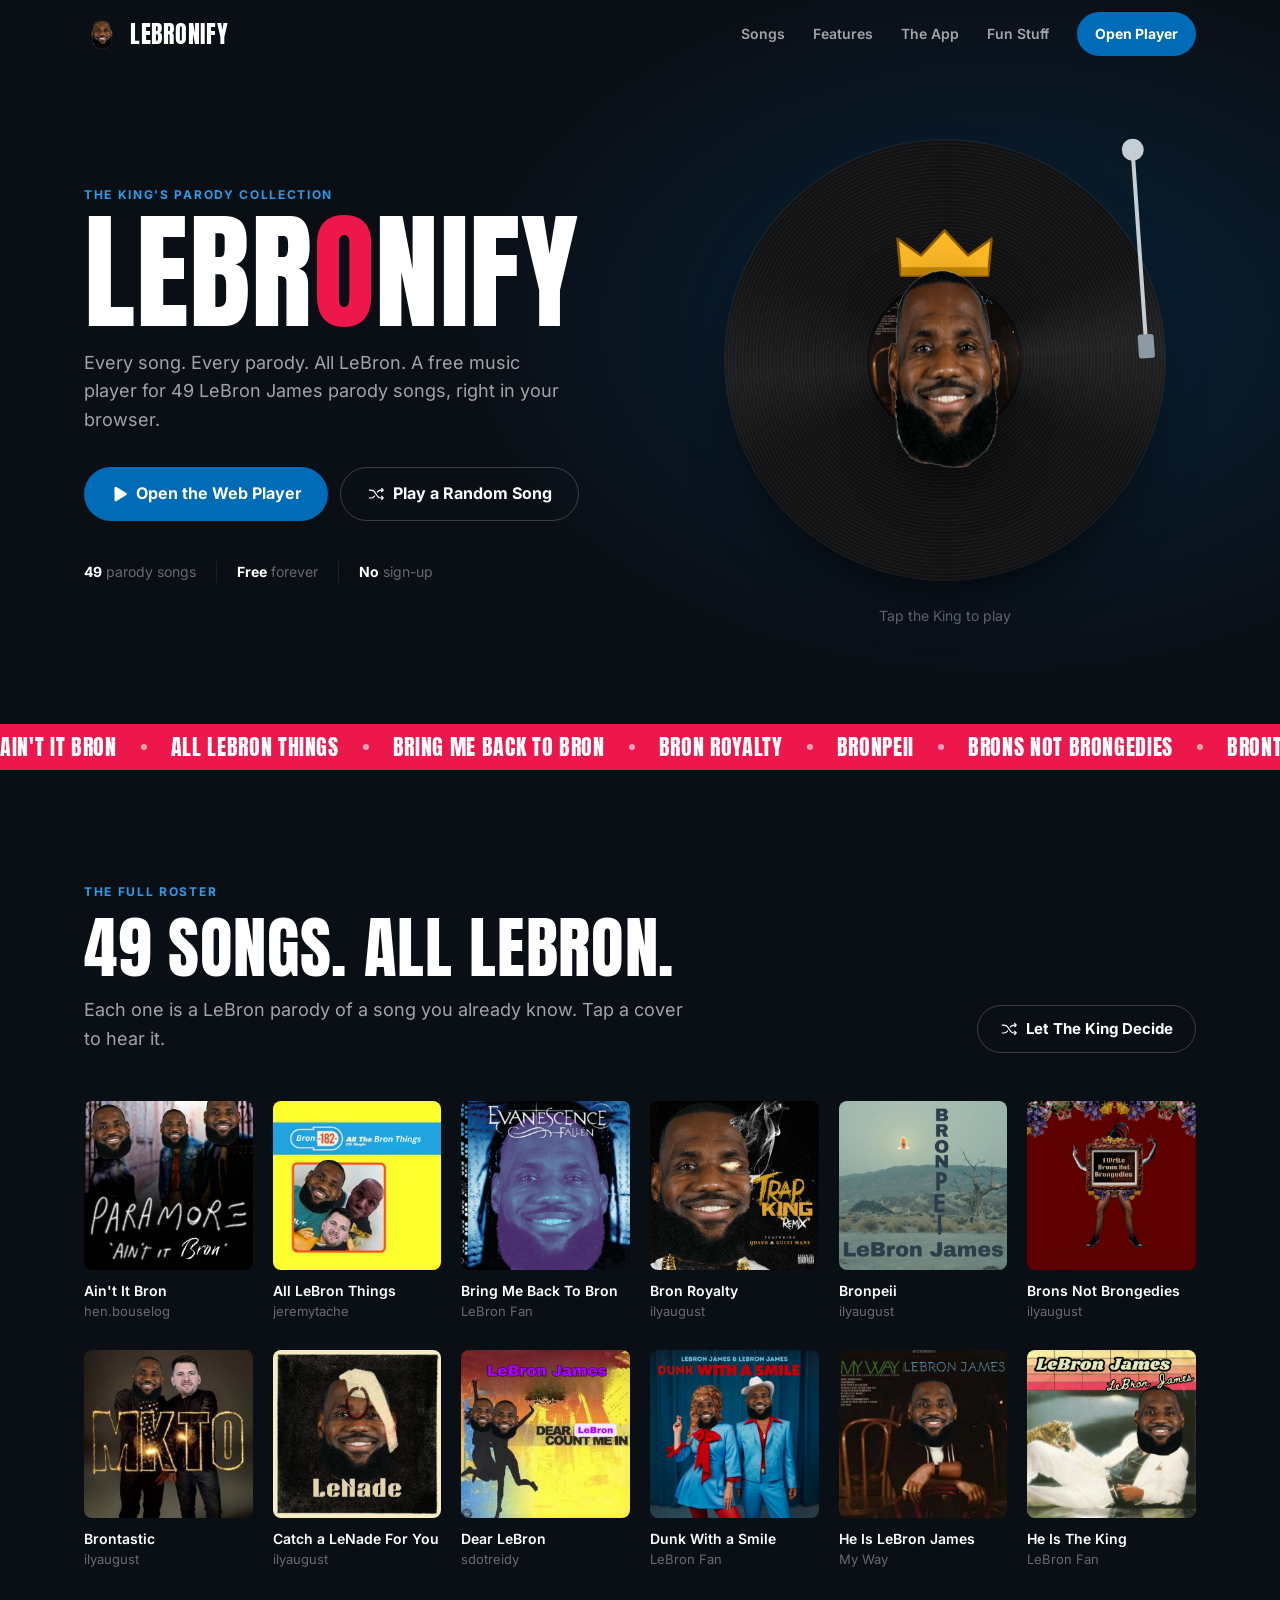
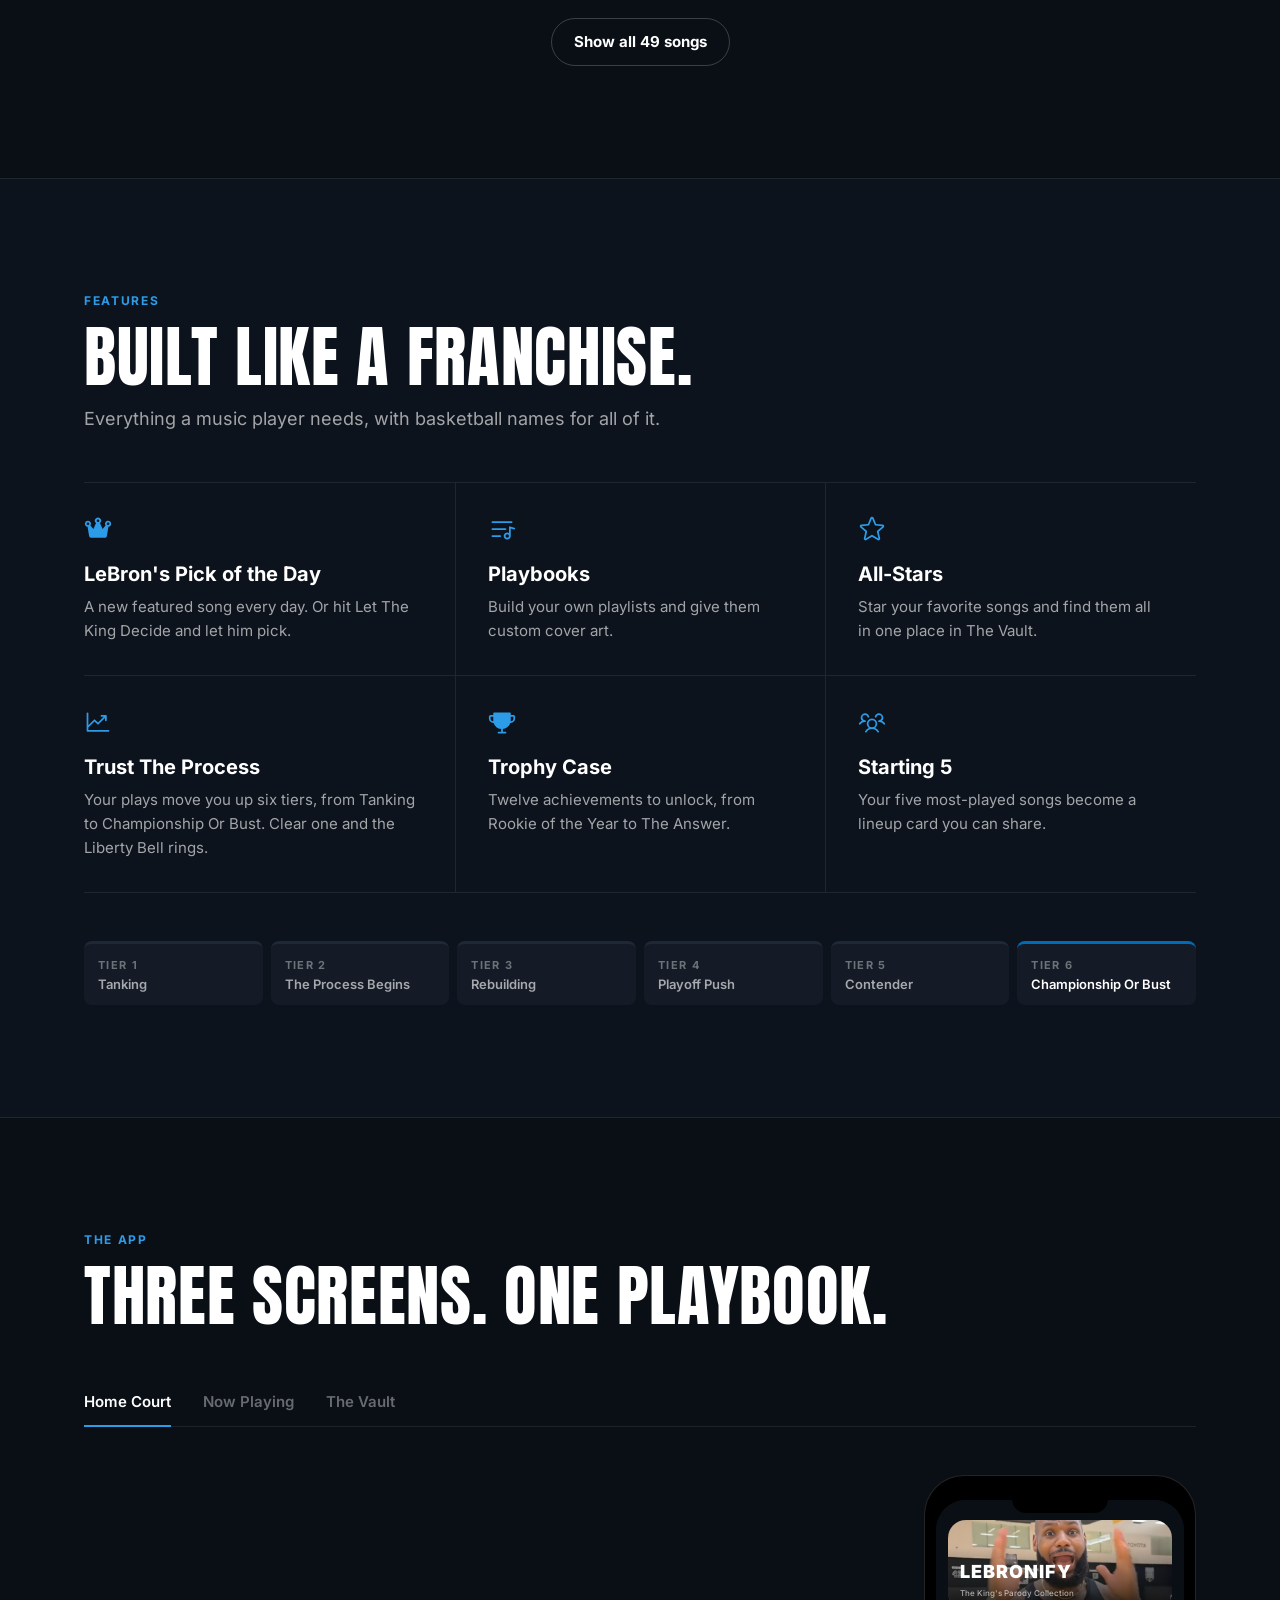
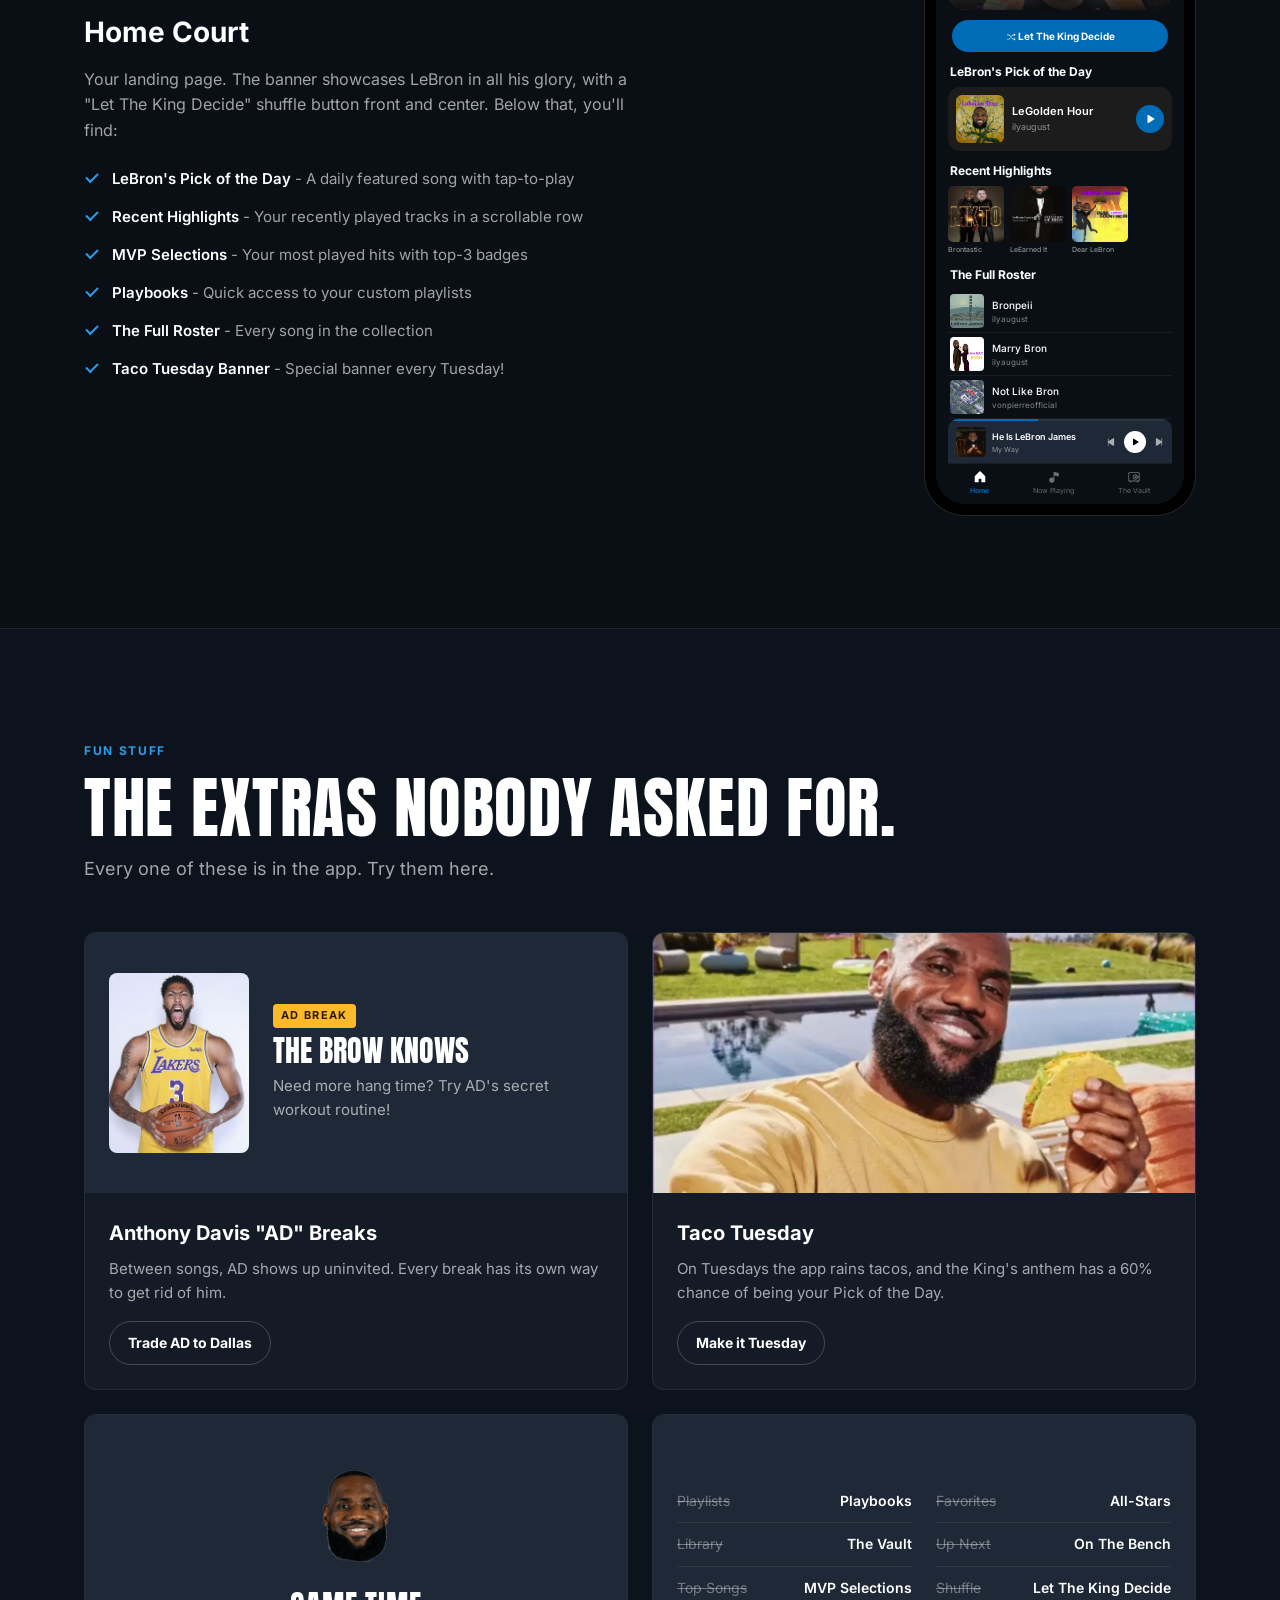
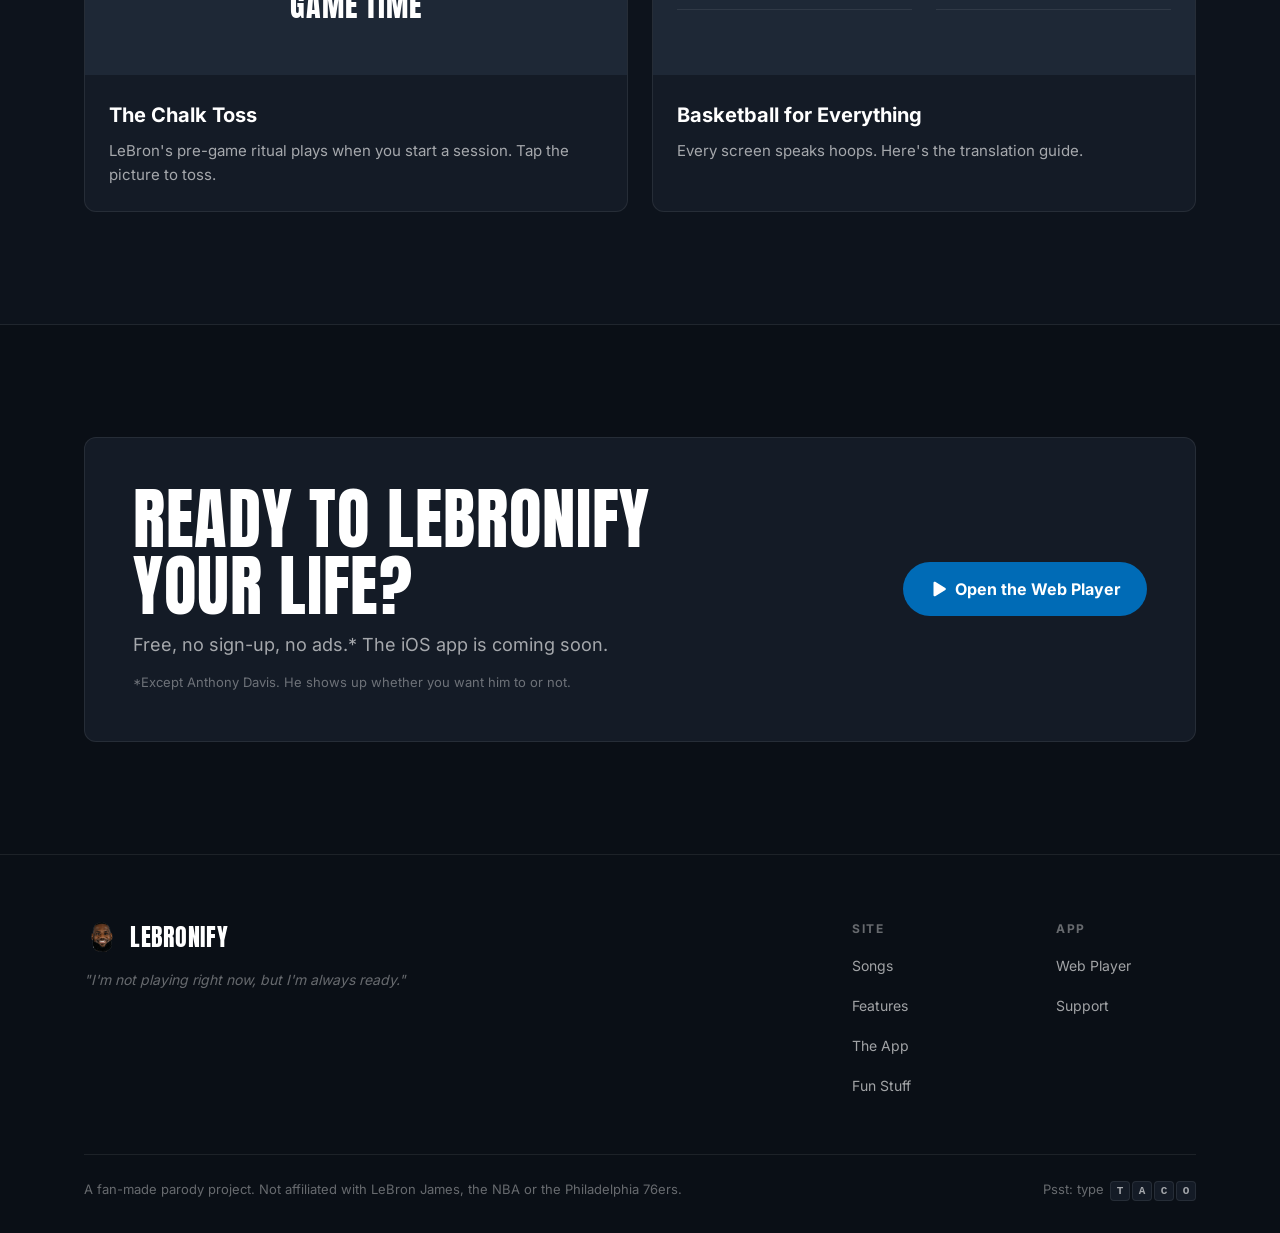
==== commit 56754e61: "Pare the landing page back to a cohesive, restrained design Codify usage rules in theme.css (royal =" ====
--- a/index.html
+++ b/index.html
@@ -3,7 +3,7 @@
 <head>
     <meta charset="UTF-8">
     <meta name="viewport" content="width=device-width, initial-scale=1.0, viewport-fit=cover">
-    <meta name="theme-color" content="#070b14">
+    <meta name="theme-color" content="#0a0f16">
 
     <title>LeBronify — 100+ LeBron James Parody Songs, Free Web Player</title>
     <meta name="description" content="LeBronify is the free LeBron James parody music player. Stream 100+ LeBron parody songs in your browser, build Playbooks, crown All-Stars and trust the process. No sign-up.">
@@ -138,25 +138,18 @@
 <body>
     <a class="skip-link" href="#roster">Skip to the songs</a>
 
-    <!-- Crown cursor trail + confetti share one fixed, click-through canvas -->
-    <canvas id="fx-canvas" aria-hidden="true"></canvas>
-
-    <!-- ============ NAV ============ -->
     <header class="nav" id="nav">
-        <div class="nav-inner">
-            <a href="/" class="nav-logo" aria-label="LeBronify home">
-                <span class="nav-logo-head"><img src="images/ui/lebron_default.png" alt="" width="40" height="40"></span>
-                <span class="nav-logo-word">LEBRONIFY</span>
+        <div class="container nav-inner">
+            <a href="/" class="brand" aria-label="LeBronify home">
+                <img src="images/ui/lebron_default.png" alt="" width="36" height="36" class="brand-head">
+                <span class="brand-word">LEBRONIFY</span>
             </a>
             <nav class="nav-links" id="nav-links" aria-label="Main">
-                <a href="#roster">The Roster</a>
+                <a href="#roster">Songs</a>
                 <a href="#features">Features</a>
-                <a href="#breakdown">The Breakdown</a>
+                <a href="#breakdown">The App</a>
                 <a href="#fun-stuff">Fun Stuff</a>
-                <a href="/player" class="nav-cta">
-                    <i data-icon="play" data-icon-size="14"></i>
-                    Open Player
-                </a>
+                <a href="/player" class="btn btn-primary btn-sm nav-cta">Open Player</a>
             </nav>
             <button class="nav-burger" id="nav-burger" aria-label="Open menu" aria-expanded="false" aria-controls="nav-links">
                 <span></span><span></span>
@@ -166,297 +159,147 @@
 
     <main id="main">
 
-    <!-- ============ HERO ============ -->
+    <!-- HERO -->
     <section class="hero" id="hero">
-        <div class="hero-stage" aria-hidden="true">
-            <div class="beam beam--blue"></div>
-            <div class="beam beam--red"></div>
-            <div class="hero-stars"></div>
-            <svg class="hero-court" viewBox="0 0 1200 400" preserveAspectRatio="xMidYMax slice">
-                <ellipse cx="600" cy="400" rx="520" ry="150" />
-                <ellipse cx="600" cy="400" rx="170" ry="52" />
-                <line x1="0" y1="400" x2="1200" y2="400" />
-                <path d="M120 400 Q 600 120 1080 400" />
-            </svg>
-        </div>
-
         <div class="container hero-grid">
             <div class="hero-copy">
-                <p class="live-chip">
-                    <span class="live-dot"></span>
-                    <span>On air &middot; 49 certified bangers</span>
-                </p>
-                <h1 class="hero-title">
-                    <span class="hero-kicker">The King's Parody Collection</span>
-                    <span class="hero-word" data-text="LEBRONIFY">LEBR<span class="hero-o">O</span>NIFY</span>
-                </h1>
-                <p class="hero-sub">
-                    Every song. Every parody. <strong>All LeBron.</strong>
-                    The free music player for Bron-heads &mdash; built in South Philly, crowned in your browser.
-                </p>
-                <div class="hero-ctas">
-                    <a href="/player" class="btn btn-hype btn-lg">
-                        <i data-icon="play" data-icon-size="20"></i>
+                <p class="label">The King's Parody Collection</p>
+                <h1 class="hero-title">LEBR<span class="hero-o">O</span>NIFY</h1>
+                <p class="hero-lede">Every song. Every parody. All LeBron. A free music player for 49 LeBron James parody songs, right in your browser.</p>
+                <div class="hero-actions">
+                    <a href="/player" class="btn btn-primary btn-lg">
+                        <i data-icon="play" data-icon-size="18"></i>
                         Open the Web Player
                     </a>
-                    <button type="button" class="btn btn-ghost btn-lg" id="hero-preview">
-                        <i data-icon="headphones" data-icon-size="20"></i>
-                        <span>Hear a Banger</span>
+                    <button type="button" class="btn btn-secondary btn-lg" id="hero-preview">
+                        <i data-icon="shuffle" data-icon-size="18"></i>
+                        <span>Play a Random Song</span>
                     </button>
                 </div>
-                <dl class="scoreboard" aria-label="LeBronify by the numbers">
-                    <div class="score-cell">
-                        <dt>Parody Songs</dt>
-                        <dd><span class="count" data-target="49">0</span><small>+</small></dd>
-                    </div>
-                    <div class="score-cell">
-                        <dt>LeBron</dt>
-                        <dd><span class="count" data-target="100">0</span><small>%</small></dd>
-                    </div>
-                    <div class="score-cell">
-                        <dt>Skips Needed</dt>
-                        <dd><span class="count" data-target="0">0</span></dd>
-                    </div>
-                    <div class="score-cell">
-                        <dt>Price</dt>
-                        <dd>$<span class="count" data-target="0">0</span></dd>
-                    </div>
-                </dl>
-            </div>
-
-            <div class="hero-visual" id="hero-visual">
-                <div class="float-cover fc-1" data-depth="18"><img src="images/albums/brontastic.png" alt="" width="120" height="120"></div>
-                <div class="float-cover fc-2" data-depth="-26"><img src="images/albums/la_bron_bron_land.png" alt="" width="120" height="120"></div>
-                <div class="float-cover fc-3" data-depth="30"><img src="images/albums/dear_lebron.png" alt="" width="120" height="120"></div>
-                <div class="float-cover fc-4" data-depth="-14"><img src="images/albums/in_the_bron.png" alt="" width="120" height="120"></div>
-                <div class="float-cover fc-5" data-depth="22"><img src="images/albums/legolden_hour.png" alt="" width="120" height="120"></div>
-
-                <div class="turntable" data-depth="8">
-                    <div class="vinyl" id="vinyl">
-                        <div class="vinyl-sheen"></div>
-                        <div class="vinyl-label"><img id="vinyl-art" src="images/albums/he_is_lebron_james.png" alt="" width="200" height="200"></div>
+                <ul class="hero-facts">
+                    <li><b>49</b> parody songs</li>
+                    <li><b>Free</b> forever</li>
+                    <li><b>No</b> sign-up</li>
+                </ul>
+            </div>
+
+            <div class="hero-visual">
+                <div class="record-wrap">
+                    <div class="record" id="record">
+                        <div class="record-label"><img id="record-art" src="images/albums/he_is_lebron_james.png" alt="" width="240" height="240"></div>
                     </div>
                     <div class="tonearm" aria-hidden="true"><span></span></div>
-                </div>
-
-                <button type="button" class="king" id="king" aria-label="Boop the King for a random song" data-depth="-10">
-                    <svg class="king-crown" viewBox="0 0 120 70" aria-hidden="true">
-                        <defs>
-                            <linearGradient id="crownGold" x1="0" y1="0" x2="0" y2="1">
-                                <stop offset="0" stop-color="#ffe17a"/>
-                                <stop offset=".55" stop-color="#fdb927"/>
-                                <stop offset="1" stop-color="#c47d00"/>
-                            </linearGradient>
-                        </defs>
-                        <path d="M8 62 L4 16 L32 38 L60 4 L88 38 L116 16 L112 62 Z" fill="url(#crownGold)" stroke="#7a4b00" stroke-width="3" stroke-linejoin="round"/>
-                        <circle cx="4" cy="16" r="6" fill="#ed174c"/>
-                        <circle cx="60" cy="5" r="7" fill="#3fa9ff"/>
-                        <circle cx="116" cy="16" r="6" fill="#ed174c"/>
-                        <rect x="8" y="52" width="104" height="10" rx="2" fill="#c47d00" opacity=".55"/>
-                    </svg>
-                    <img class="king-head" src="images/ui/lebron_default.png" alt="" width="260" height="260">
-                    <span class="king-bubble" id="king-bubble">Boop me!</span>
-                </button>
-
-                <div class="np-chip" id="np-chip" aria-live="polite">
-                    <span class="eq" aria-hidden="true"><i></i><i></i><i></i><i></i></span>
-                    <span class="np-chip-text"><b id="np-chip-title">He Is LeBron James</b><small id="np-chip-artist">My Way</small></span>
-                </div>
-            </div>
-        </div>
-
-        <a href="#roster" class="scroll-cue" aria-label="Scroll to the roster">
-            <span class="scroll-cue-ball"></span>
-        </a>
+                    <button type="button" class="king" id="king" aria-label="Play a random song">
+                        <svg class="king-crown" viewBox="0 0 120 64" aria-hidden="true">
+                            <path d="M8 58 L4 14 L32 34 L60 4 L88 34 L116 14 L112 58 Z" fill="var(--gold)" stroke="#8a5a00" stroke-width="3" stroke-linejoin="round"/>
+                            <rect x="8" y="48" width="104" height="10" fill="#c98a00"/>
+                        </svg>
+                        <img class="king-head" src="images/ui/lebron_default.png" alt="" width="240" height="240">
+                    </button>
+                </div>
+                <p class="now-line" id="now-line" aria-live="polite">
+                    <span class="eq" aria-hidden="true"><i></i><i></i><i></i></span>
+                    <span class="now-text"><span class="now-state" id="now-state">Tap the King to play</span> <b id="now-title"></b></span>
+                </p>
+            </div>
+        </div>
     </section>
 
-    <!-- ============ JUMBOTRON TICKER ============ -->
+    <!-- SCORE TICKER -->
     <div class="ticker" aria-hidden="true">
-        <div class="ticker-band ticker-band--red"><div class="ticker-track" id="ticker-a"></div></div>
-        <div class="ticker-band ticker-band--blue"><div class="ticker-track ticker-track--rev" id="ticker-b"></div></div>
+        <div class="ticker-track" id="ticker"></div>
     </div>
 
-    <!-- ============ ROSTER (playable) ============ -->
-    <section class="section roster" id="roster">
+    <!-- ROSTER -->
+    <section class="section" id="roster">
         <div class="container">
-            <header class="section-head">
-                <p class="eyebrow-chip"><i data-icon="musicNotes" data-icon-size="14"></i> The Full Roster</p>
-                <h2 class="display">49 Bangers. <span class="text-hype">Zero Skips.</span></h2>
-                <p class="section-lede">Every track is a LeBron parody of a song you already love. Tap any cover to hear it right here.</p>
-            </header>
-
-            <div class="roster-toolbar">
-                <button type="button" class="btn btn-hype" id="king-decide">
+            <div class="section-head section-head--split">
+                <div>
+                    <p class="label">The Full Roster</p>
+                    <h2 class="section-title">49 songs. All LeBron.</h2>
+                    <p class="section-lede">Each one is a LeBron parody of a song you already know. Tap a cover to hear it.</p>
+                </div>
+                <button type="button" class="btn btn-secondary" id="king-decide">
                     <i data-icon="shuffle" data-icon-size="18"></i>
                     Let The King Decide
                 </button>
-                <span class="roster-hint"><span class="eq eq--static" aria-hidden="true"><i></i><i></i><i></i></span> Previews play right in the page</span>
             </div>
 
             <ul class="roster-grid collapsed" id="roster-grid" aria-label="All LeBronify songs"></ul>
 
             <div class="roster-more" id="roster-more" hidden>
-                <button type="button" class="btn btn-ghost" id="roster-toggle" aria-expanded="false" aria-controls="roster-grid">
-                    <span class="roster-toggle-label">See all 49 songs</span>
-                    <i data-icon="chevronRight" data-icon-size="16" class="roster-toggle-icon"></i>
+                <button type="button" class="btn btn-secondary" id="roster-toggle" aria-expanded="false" aria-controls="roster-grid">
+                    <span class="roster-toggle-label">Show all 49 songs</span>
                 </button>
             </div>
         </div>
     </section>
 
-    <!-- ============ FEATURES (bento) ============ -->
-    <section class="section features" id="features">
+    <!-- FEATURES -->
+    <section class="section section--alt" id="features">
         <div class="container">
-            <header class="section-head">
-                <p class="eyebrow-chip"><i data-icon="trophy" data-icon-size="14"></i> MVP Features</p>
-                <h2 class="display">Built for <span class="text-hype">The King's</span> Fans</h2>
-                <p class="section-lede">Everything you'd want from a music player, plus a whole bench of things nobody asked for (but everybody needs).</p>
-            </header>
-
-            <div class="bento">
-                <!-- Pick of the day / King decide -->
-                <article class="tile tile--hero spot" data-animate>
-                    <div class="tile-copy">
-                        <span class="tile-icon"><i data-icon="crown"></i></span>
-                        <h3>LeBron's Pick of the Day</h3>
-                        <p>Every day the King hand-picks a track for you. Can't decide what's next? Hit <strong>Let The King Decide</strong> and trust his taste.</p>
-                    </div>
-                    <div class="potd" id="potd">
-                        <div class="potd-stack">
-                            <img src="images/albums/he_is_the_king.png" alt="" class="potd-card potd-card--3" width="160" height="160" loading="lazy">
-                            <img src="images/albums/brontastic.png" alt="" class="potd-card potd-card--2" width="160" height="160" loading="lazy">
-                            <img src="images/albums/dunk_with_a_smile.png" alt="" class="potd-card potd-card--1" id="potd-art" width="160" height="160" loading="lazy">
-                        </div>
-                        <div class="potd-meta">
-                            <span class="potd-label">Today's Pick</span>
-                            <b id="potd-title">Dunk With a Smile</b>
-                            <small id="potd-artist">LeBron Fan</small>
-                            <button type="button" class="potd-play" id="potd-play" aria-label="Play today's pick">
-                                <i data-icon="play" data-icon-size="18"></i>
-                            </button>
-                        </div>
-                    </div>
-                </article>
-
-                <!-- Trust the process -->
-                <article class="tile tile--process spot" data-animate>
-                    <span class="tile-icon tile-icon--red"><i data-icon="chartUp"></i></span>
+            <div class="section-head">
+                <p class="label">Features</p>
+                <h2 class="section-title">Built like a franchise.</h2>
+                <p class="section-lede">Everything a music player needs, with basketball names for all of it.</p>
+            </div>
+
+            <div class="features">
+                <article class="feature">
+                    <i data-icon="crown" class="feature-icon"></i>
+                    <h3>LeBron's Pick of the Day</h3>
+                    <p>A new featured song every day. Or hit Let The King Decide and let him pick.</p>
+                </article>
+                <article class="feature">
+                    <i data-icon="playlist" class="feature-icon"></i>
+                    <h3>Playbooks</h3>
+                    <p>Build your own playlists and give them custom cover art.</p>
+                </article>
+                <article class="feature">
+                    <i data-icon="star" class="feature-icon"></i>
+                    <h3>All-Stars</h3>
+                    <p>Star your favorite songs and find them all in one place in The Vault.</p>
+                </article>
+                <article class="feature">
+                    <i data-icon="chartUp" class="feature-icon"></i>
                     <h3>Trust The Process</h3>
-                    <p>Your plays drive a full franchise rebuild. Every tier you clear moves the meter.</p>
-                    <ol class="process" aria-label="Process tiers">
-                        <li>Tanking</li>
-                        <li>The Process Begins</li>
-                        <li>Rebuilding</li>
-                        <li>Playoff Push</li>
-                        <li>Contender</li>
-                        <li>Championship Or Bust</li>
-                    </ol>
-                    <div class="process-bar"><span></span></div>
-                </article>
-
-                <!-- Ring the bell -->
-                <article class="tile tile--bell spot" data-animate>
-                    <button type="button" class="bell-btn" id="bell-btn" aria-label="Ring the Liberty Bell">
-                        <span class="bell-waves" aria-hidden="true"><i></i><i></i><i></i></span>
-                        <i data-icon="bell" data-icon-size="56"></i>
-                    </button>
-                    <h3>Ring The Bell</h3>
-                    <p>Clear a tier and the Liberty Bell rings. Go on, give it a tap.</p>
-                </article>
-
-                <!-- Trophies -->
-                <article class="tile tile--trophies spot" data-animate>
-                    <span class="tile-icon tile-icon--gold"><i data-icon="trophy"></i></span>
+                    <p>Your plays move you up six tiers, from Tanking to Championship Or Bust. Clear one and the Liberty Bell rings.</p>
+                </article>
+                <article class="feature">
+                    <i data-icon="trophy" class="feature-icon"></i>
                     <h3>Trophy Case</h3>
-                    <p>Twelve achievements, from Rookie of the Year to The Answer.</p>
-                    <div class="trophies" aria-hidden="true">
-                        <span class="lit"><i data-icon="medal" data-icon-size="20"></i></span>
-                        <span class="lit"><i data-icon="trophy" data-icon-size="20"></i></span>
-                        <span class="lit"><i data-icon="flame" data-icon-size="20"></i></span>
-                        <span class="lit"><i data-icon="crown" data-icon-size="20"></i></span>
-                        <span class="lit"><i data-icon="basketball" data-icon-size="20"></i></span>
-                        <span><i data-icon="ring" data-icon-size="20"></i></span>
-                        <span><i data-icon="three" data-icon-size="20"></i></span>
-                        <span><i data-icon="run" data-icon-size="20"></i></span>
-                        <span><i data-icon="lock" data-icon-size="20"></i></span>
-                        <span><i data-icon="lock" data-icon-size="20"></i></span>
-                        <span><i data-icon="lock" data-icon-size="20"></i></span>
-                        <span><i data-icon="lock" data-icon-size="20"></i></span>
-                    </div>
-                </article>
-
-                <!-- Starting 5 -->
-                <article class="tile tile--s5 spot" data-animate>
-                    <span class="tile-icon"><i data-icon="users"></i></span>
-                    <h3>Your Starting 5</h3>
-                    <p>Your five most-played tracks become a shareable lineup card.</p>
-                    <div class="lineup" aria-hidden="true">
-                        <figure><img src="images/albums/dunk_with_a_smile.png" alt="" loading="lazy" width="80" height="80"><figcaption>PG</figcaption></figure>
-                        <figure><img src="images/albums/he_is_lebron_james.png" alt="" loading="lazy" width="80" height="80"><figcaption>SG</figcaption></figure>
-                        <figure><img src="images/albums/brontastic.png" alt="" loading="lazy" width="80" height="80"><figcaption>SF</figcaption></figure>
-                        <figure><img src="images/albums/legolden_hour.png" alt="" loading="lazy" width="80" height="80"><figcaption>PF</figcaption></figure>
-                        <figure><img src="images/albums/leearned_it.png" alt="" loading="lazy" width="80" height="80"><figcaption>C</figcaption></figure>
-                    </div>
-                </article>
-
-                <!-- Small tiles -->
-                <article class="tile tile--sm spot" data-animate>
-                    <span class="tile-icon"><i data-icon="playlist"></i></span>
-                    <h3>Playbooks</h3>
-                    <p>Draft custom playlists with your own cover art.</p>
-                </article>
-                <article class="tile tile--sm spot" data-animate>
-                    <span class="tile-icon tile-icon--gold"><i data-icon="starFilled"></i></span>
-                    <h3>All-Stars</h3>
-                    <p>Crown your favorites and keep them one tap away in The Vault.</p>
-                </article>
-                <article class="tile tile--sm spot" data-animate>
-                    <span class="tile-icon tile-icon--red"><i data-icon="medal"></i></span>
-                    <h3>MVP Badges</h3>
-                    <p>Your top three tracks wear #1, #2 and #3 right on the art.</p>
-                </article>
-                <article class="tile tile--sm spot" data-animate>
-                    <span class="tile-icon"><i data-icon="search"></i></span>
-                    <h3>Search The Roster</h3>
-                    <p>Ranked search plus a locker room of categories.</p>
-                </article>
-                <article class="tile tile--sm spot" data-animate>
-                    <span class="tile-icon"><i data-icon="headphones"></i></span>
-                    <h3>Full Music Player</h3>
-                    <p>Shuffle, repeat, scrubbing and the "On The Bench" queue.</p>
-                </article>
-                <article class="tile tile--sm spot" data-animate>
-                    <span class="tile-icon tile-icon--red"><i data-icon="car"></i></span>
-                    <h3>CarPlay &amp; Widgets</h3>
-                    <p>Coming with the iOS app: Bron on the road and on your home screen.</p>
-                </article>
-            </div>
+                    <p>Twelve achievements to unlock, from Rookie of the Year to The Answer.</p>
+                </article>
+                <article class="feature">
+                    <i data-icon="users" class="feature-icon"></i>
+                    <h3>Starting 5</h3>
+                    <p>Your five most-played songs become a lineup card you can share.</p>
+                </article>
+            </div>
+
+            <ol class="tiers" aria-label="Trust The Process tiers">
+                <li>Tanking</li>
+                <li>The Process Begins</li>
+                <li>Rebuilding</li>
+                <li>Playoff Push</li>
+                <li>Contender</li>
+                <li>Championship Or Bust</li>
+            </ol>
         </div>
     </section>
 
-    <!-- ============ APP BREAKDOWN ============ -->
-    <section class="section breakdown" id="breakdown">
+    <!-- APP BREAKDOWN -->
+    <section class="section" id="breakdown">
         <div class="container">
-            <header class="section-head">
-                <p class="eyebrow-chip"><i data-icon="basketball" data-icon-size="14"></i> The Game Plan</p>
-                <h2 class="display">Every Screen. <span class="text-hype">Infinite LeBron.</span></h2>
-                <p class="section-lede">Three screens, drawn up like a playbook. Here's how the app is organized.</p>
-            </header>
-
-            <div class="seg" role="tablist" aria-label="App screens">
-                <span class="seg-pill" aria-hidden="true"></span>
-                <button class="tab-btn active" role="tab" aria-selected="true" aria-controls="tab-home" id="tabbtn-home" data-tab="home">
-                    <i data-icon="home" data-icon-size="18" class="tab-icon"></i>
-                    Home Court
-                </button>
-                <button class="tab-btn" role="tab" aria-selected="false" aria-controls="tab-player" id="tabbtn-player" data-tab="player">
-                    <i data-icon="nowPlaying" data-icon-size="18" class="tab-icon"></i>
-                    Now Playing
-                </button>
-                <button class="tab-btn" role="tab" aria-selected="false" aria-controls="tab-vault" id="tabbtn-vault" data-tab="vault">
-                    <i data-icon="vault" data-icon-size="18" class="tab-icon"></i>
-                    The Vault
-                </button>
+            <div class="section-head">
+                <p class="label">The App</p>
+                <h2 class="section-title">Three screens. One playbook.</h2>
+            </div>
+
+            <div class="tabs" role="tablist" aria-label="App screens">
+                <button class="tab-btn active" role="tab" aria-selected="true" aria-controls="tab-home" id="tabbtn-home" data-tab="home">Home Court</button>
+                <button class="tab-btn" role="tab" aria-selected="false" aria-controls="tab-player" id="tabbtn-player" data-tab="player">Now Playing</button>
+                <button class="tab-btn" role="tab" aria-selected="false" aria-controls="tab-vault" id="tabbtn-vault" data-tab="vault">The Vault</button>
             </div>
 
             <div class="breakdown-content">
@@ -675,194 +518,140 @@
         </div>
     </section>
 
-    <!-- ============ FUN STUFF ============ -->
-    <section class="section fun" id="fun-stuff">
+    <!-- FUN STUFF -->
+    <section class="section section--alt" id="fun-stuff">
         <div class="container">
-            <header class="section-head">
-                <p class="eyebrow-chip eyebrow-chip--red"><i data-icon="sparkles" data-icon-size="14"></i> Bonus Content</p>
-                <h2 class="display">The <span class="text-hype">Fun</span> Stuff</h2>
-                <p class="section-lede">LeBronify isn't just a music player. It's an experience. Everything below is clickable &mdash; go ahead.</p>
-            </header>
+            <div class="section-head">
+                <p class="label">Fun Stuff</p>
+                <h2 class="section-title">The extras nobody asked for.</h2>
+                <p class="section-lede">Every one of these is in the app. Try them here.</p>
+            </div>
 
             <div class="fun-grid">
-                <!-- AD Breaks -->
-                <article class="fun-card fun-card--ad spot" data-animate>
-                    <div class="fun-visual">
-                        <div class="ad-pop" id="ad-pop">
-                            <span class="ad-pop-tag">AD BREAK</span>
-                            <div class="ad-pop-img"><img id="ad-img" src="images/ui/ad_pose1.jpg" alt="Anthony Davis" loading="lazy" width="200" height="200"></div>
-                            <div class="ad-pop-body">
-                                <b id="ad-title">THE BROW KNOWS</b>
-                                <p id="ad-msg">"Need more hang time? Try AD's secret workout routine!"</p>
-                                <button type="button" class="btn btn-hype btn-sm" id="ad-dismiss">Trade AD to Dallas</button>
-                            </div>
+                <article class="fun-card">
+                    <div class="fun-visual ad" id="ad-pop">
+                        <img id="ad-img" src="images/ui/ad_pose1.jpg" alt="Anthony Davis" loading="lazy" width="160" height="200">
+                        <div class="ad-body">
+                            <span class="ad-tag">AD Break</span>
+                            <b id="ad-title">The Brow Knows</b>
+                            <p id="ad-msg">Need more hang time? Try AD's secret workout routine!</p>
                         </div>
                     </div>
                     <div class="fun-info">
-                        <h3>Anthony Davis &ldquo;AD&rdquo; Breaks</h3>
-                        <p>Between songs, AD pops up uninvited with a new pose, a new pitch and a new way to get rid of him. Try dismissing him. He'll be back.</p>
-                    </div>
-                </article>
-
-                <!-- Taco Tuesday -->
-                <article class="fun-card fun-card--taco spot" data-animate>
-                    <div class="fun-visual">
-                        <div class="taco-demo">
-                            <div class="falling-tacos" aria-hidden="true">
-                                <img src="images/ui/taco_image.png" alt="" loading="lazy"><img src="images/ui/taco_image.png" alt="" loading="lazy"><img src="images/ui/taco_image.png" alt="" loading="lazy"><img src="images/ui/taco_image.png" alt="" loading="lazy"><img src="images/ui/taco_image.png" alt="" loading="lazy"><img src="images/ui/taco_image.png" alt="" loading="lazy">
-                            </div>
-                            <img src="images/ui/lebron_taco_tuesday.png" alt="LeBron celebrating Taco Tuesday" class="taco-demo-img" loading="lazy">
-                            <span class="taco-demo-text">TACO TUESDAYYYYY</span>
-                        </div>
+                        <h3>Anthony Davis "AD" Breaks</h3>
+                        <p>Between songs, AD shows up uninvited. Every break has its own way to get rid of him.</p>
+                        <button type="button" class="btn btn-secondary btn-sm" id="ad-dismiss">Trade AD to Dallas</button>
+                    </div>
+                </article>
+
+                <article class="fun-card">
+                    <div class="fun-visual taco">
+                        <img src="images/ui/lebron_taco_tuesday.png" alt="LeBron celebrating Taco Tuesday" loading="lazy" width="400" height="300">
                     </div>
                     <div class="fun-info">
-                        <h3>Taco Tuesday Mode</h3>
-                        <p>Every Tuesday the whole app goes full taco: falling tacos, a special banner and a 60% chance the King's anthem is your Pick of the Day.</p>
-                        <button type="button" class="btn btn-ghost btn-sm" id="taco-btn">
-                            <i data-icon="forkKnife" data-icon-size="16"></i>
-                            Make it Tuesday
-                        </button>
-                    </div>
-                </article>
-
-                <!-- Chalk Toss -->
-                <article class="fun-card fun-card--chalk spot" data-animate>
-                    <div class="fun-visual">
-                        <button type="button" class="chalk-demo" id="chalk-demo" aria-label="Toss the chalk">
-                            <span class="chalk-cloud" aria-hidden="true"></span>
-                            <img src="images/ui/lebron_default.png" alt="" class="chalk-head" loading="lazy" width="120" height="120">
-                            <span class="chalk-text">GAME TIME</span>
-                            <span class="chalk-hint">tap to toss</span>
-                        </button>
-                    </div>
+                        <h3>Taco Tuesday</h3>
+                        <p>On Tuesdays the app rains tacos, and the King's anthem has a 60% chance of being your Pick of the Day.</p>
+                        <button type="button" class="btn btn-secondary btn-sm" id="taco-btn">Make it Tuesday</button>
+                    </div>
+                </article>
+
+                <article class="fun-card">
+                    <button type="button" class="fun-visual chalk" id="chalk-demo" aria-label="Toss the chalk">
+                        <span class="chalk-cloud" aria-hidden="true"></span>
+                        <img src="images/ui/lebron_default.png" alt="" class="chalk-head" loading="lazy" width="112" height="112">
+                        <span class="chalk-text">Game Time</span>
+                    </button>
                     <div class="fun-info">
                         <h3>The Chalk Toss</h3>
-                        <p>LeBron's most iconic pre-game ritual fires every time a session starts. Because every playlist deserves an entrance.</p>
-                    </div>
-                </article>
-
-                <!-- Bobblehead splash -->
-                <article class="fun-card fun-card--splash spot" data-animate>
-                    <div class="fun-visual">
-                        <div class="splash-demo">
-                            <img src="images/ui/lebron_default.png" alt="LeBron bobblehead" class="splash-head" loading="lazy" width="120" height="120">
-                            <span class="splash-word">LEBRONIFY</span>
-                            <span class="splash-phrase" id="splash-phrase">Polishing the crown...</span>
-                            <span class="splash-bar"><span></span></span>
-                        </div>
+                        <p>LeBron's pre-game ritual plays when you start a session. Tap the picture to toss.</p>
+                    </div>
+                </article>
+
+                <article class="fun-card">
+                    <div class="fun-visual lang">
+                        <dl class="lang-list">
+                            <div><dt>Playlists</dt><dd>Playbooks</dd></div>
+                            <div><dt>Favorites</dt><dd>All-Stars</dd></div>
+                            <div><dt>Library</dt><dd>The Vault</dd></div>
+                            <div><dt>Up Next</dt><dd>On The Bench</dd></div>
+                            <div><dt>Top Songs</dt><dd>MVP Selections</dd></div>
+                            <div><dt>Shuffle</dt><dd>Let The King Decide</dd></div>
+                        </dl>
                     </div>
                     <div class="fun-info">
-                        <h3>Bobblehead Splash Screen</h3>
-                        <p>The app opens with a nodding LeBron bobblehead and loading lines like &ldquo;Loading 4 rings worth of bangers...&rdquo;</p>
-                    </div>
-                </article>
-
-                <!-- Basketball language -->
-                <article class="fun-card fun-card--lang spot" data-animate>
-                    <div class="fun-info">
-                        <h3>Basketball-Themed Everything</h3>
-                        <p>Every corner of the UI speaks hoops. Here's the translation guide:</p>
-                    </div>
-                    <div class="lang-grid">
-                        <div class="lang-item"><s>Playlists</s><i data-icon="arrowRight" data-icon-size="14"></i><b>Playbooks</b></div>
-                        <div class="lang-item"><s>Favorites</s><i data-icon="arrowRight" data-icon-size="14"></i><b>All-Stars</b></div>
-                        <div class="lang-item"><s>Library</s><i data-icon="arrowRight" data-icon-size="14"></i><b>The Vault</b></div>
-                        <div class="lang-item"><s>Up Next</s><i data-icon="arrowRight" data-icon-size="14"></i><b>On The Bench</b></div>
-                        <div class="lang-item"><s>Top Songs</s><i data-icon="arrowRight" data-icon-size="14"></i><b>MVP Selections</b></div>
-                        <div class="lang-item"><s>All Songs</s><i data-icon="arrowRight" data-icon-size="14"></i><b>The Full Roster</b></div>
-                        <div class="lang-item"><s>Create</s><i data-icon="arrowRight" data-icon-size="14"></i><b>Draft</b></div>
-                        <div class="lang-item"><s>Shuffle</s><i data-icon="arrowRight" data-icon-size="14"></i><b>Let The King Decide</b></div>
+                        <h3>Basketball for Everything</h3>
+                        <p>Every screen speaks hoops. Here's the translation guide.</p>
                     </div>
                 </article>
             </div>
         </div>
     </section>
 
-    <!-- ============ CTA ============ -->
-    <section class="cta" id="download">
-        <div class="cta-stage" aria-hidden="true">
-            <div class="beam beam--blue"></div>
-            <div class="beam beam--red"></div>
-            <div class="hero-stars"></div>
-        </div>
-        <div class="container cta-inner">
-            <div class="cta-head" aria-hidden="true">
-                <svg class="king-crown" viewBox="0 0 120 70">
-                    <path d="M8 62 L4 16 L32 38 L60 4 L88 38 L116 16 L112 62 Z" fill="url(#crownGold)" stroke="#7a4b00" stroke-width="3" stroke-linejoin="round"/>
-                    <circle cx="4" cy="16" r="6" fill="#ed174c"/>
-                    <circle cx="60" cy="5" r="7" fill="#3fa9ff"/>
-                    <circle cx="116" cy="16" r="6" fill="#ed174c"/>
-                </svg>
-                <img src="images/ui/lebron_default.png" alt="" loading="lazy" width="220" height="220">
-            </div>
-            <h2 class="cta-title display">Ready to <span class="text-hype">LeBronify</span> Your Life?</h2>
-            <p class="cta-sub">Join the kingdom. The greatest parody music app of all time. Free. No sign-up. No ads*.</p>
-            <div class="cta-actions">
-                <a href="/player" class="btn btn-hype btn-xl">
-                    <i data-icon="play" data-icon-size="24"></i>
+    <!-- CTA -->
+    <section class="section" id="download">
+        <div class="container">
+            <div class="cta">
+                <div>
+                    <h2 class="section-title">Ready to LeBronify your life?</h2>
+                    <p class="section-lede">Free, no sign-up, no ads.* The iOS app is coming soon.</p>
+                    <p class="cta-fine">*Except Anthony Davis. He shows up whether you want him to or not.</p>
+                </div>
+                <a href="/player" class="btn btn-primary btn-lg">
+                    <i data-icon="play" data-icon-size="18"></i>
                     Open the Web Player
                 </a>
-                <span class="btn btn-ghost btn-xl btn-static" role="note">
-                    <i data-icon="appleLogo" data-icon-size="22"></i>
-                    iOS App Coming Soon
-                </span>
-            </div>
-            <p class="cta-fine">*Except Anthony Davis. He shows up whether you want him to or not.</p>
+            </div>
         </div>
     </section>
 
     </main>
 
-    <!-- ============ FOOTER ============ -->
     <footer class="footer">
         <div class="container">
             <div class="footer-top">
                 <div class="footer-brand">
-                    <a href="/" class="nav-logo" aria-label="LeBronify home">
-                        <span class="nav-logo-head"><img src="images/ui/lebron_default.png" alt="" width="40" height="40" loading="lazy"></span>
-                        <span class="nav-logo-word">LEBRONIFY</span>
+                    <a href="/" class="brand" aria-label="LeBronify home">
+                        <img src="images/ui/lebron_default.png" alt="" width="36" height="36" class="brand-head" loading="lazy">
+                        <span class="brand-word">LEBRONIFY</span>
                     </a>
-                    <p>The King's Parody Collection.</p>
-                    <p class="footer-quote">&ldquo;I'm not playing right now, but I'm always ready.&rdquo;</p>
+                    <p>"I'm not playing right now, but I'm always ready."</p>
                 </div>
                 <nav class="footer-links" aria-label="Site">
-                    <h4>Navigate</h4>
-                    <a href="#roster">The Roster</a>
+                    <h4>Site</h4>
+                    <a href="#roster">Songs</a>
                     <a href="#features">Features</a>
-                    <a href="#breakdown">App Breakdown</a>
+                    <a href="#breakdown">The App</a>
                     <a href="#fun-stuff">Fun Stuff</a>
                 </nav>
                 <nav class="footer-links" aria-label="App">
-                    <h4>The App</h4>
+                    <h4>App</h4>
                     <a href="/player">Web Player</a>
-                    <a href="#download">iOS (Coming Soon)</a>
                     <a href="https://github.com/robwizzie/lebronify-website/issues" rel="noopener">Support</a>
                 </nav>
             </div>
-            <div class="footer-word" aria-hidden="true">LEBRONIFY</div>
             <div class="footer-bottom">
-                <p>Made with <i data-icon="basketball" data-icon-size="14"></i> in South Philly for LeBron fans everywhere. A parody/fan project &mdash; not affiliated with LeBron James, the NBA or the Philadelphia 76ers.</p>
-                <p class="footer-egg">psst&hellip; type <kbd>T</kbd><kbd>A</kbd><kbd>C</kbd><kbd>O</kbd> anywhere</p>
+                <p>A fan-made parody project. Not affiliated with LeBron James, the NBA or the Philadelphia 76ers.</p>
+                <p>Psst: type <kbd>T</kbd><kbd>A</kbd><kbd>C</kbd><kbd>O</kbd></p>
             </div>
         </div>
     </footer>
 
-    <!-- ============ DOCK PLAYER (appears once a preview plays) ============ -->
-    <div class="dock" id="dock" aria-label="Now playing" role="region" hidden>
+    <!-- Appears once a song plays -->
+    <div class="dock" id="dock" role="region" aria-label="Now playing" hidden>
         <div class="dock-progress" id="dock-progress" role="slider" aria-label="Seek" aria-valuemin="0" aria-valuemax="100" aria-valuenow="0" tabindex="0"><span id="dock-fill"></span></div>
         <div class="dock-inner">
-            <img class="dock-art" id="dock-art" src="images/albums/he_is_lebron_james.png" alt="" width="52" height="52">
+            <img class="dock-art" id="dock-art" src="images/albums/he_is_lebron_james.png" alt="" width="48" height="48">
             <div class="dock-meta">
                 <b id="dock-title">He Is LeBron James</b>
                 <small id="dock-artist">My Way</small>
             </div>
             <div class="dock-ctrls">
-                <button type="button" class="dock-btn" id="dock-prev" aria-label="Previous song"><i data-icon="prev" data-icon-size="20"></i></button>
-                <button type="button" class="dock-btn dock-btn--play" id="dock-play" aria-label="Pause"><i data-icon="pause" data-icon-size="22"></i></button>
+                <button type="button" class="dock-btn dock-prev" id="dock-prev" aria-label="Previous song"><i data-icon="prev" data-icon-size="20"></i></button>
+                <button type="button" class="dock-btn dock-play" id="dock-play" aria-label="Pause"><i data-icon="pause" data-icon-size="20"></i></button>
                 <button type="button" class="dock-btn" id="dock-next" aria-label="Next song"><i data-icon="next" data-icon-size="20"></i></button>
             </div>
-            <a href="/player" class="dock-open">Open full player <i data-icon="arrowRight" data-icon-size="14"></i></a>
-            <button type="button" class="dock-btn dock-close" id="dock-close" aria-label="Stop and close player"><i data-icon="close" data-icon-size="18"></i></button>
+            <a href="/player" class="dock-open">Open player</a>
+            <button type="button" class="dock-btn dock-close" id="dock-close" aria-label="Stop and close"><i data-icon="close" data-icon-size="18"></i></button>
         </div>
     </div>
 
--- a/theme.css
+++ b/theme.css
@@ -41,6 +41,20 @@
    wordmark is used anywhere, since colors aren't protectable but marks are.
 
    Loaded before app.css and styles.css on every page.
+
+   USAGE RULES (keep the site and player consistent)
+   - Royal blue is the interactive color: primary buttons, active nav,
+     progress fills, links. Buttons are solid royal, never gradients.
+   - Liberty red marks "live" and emphasis only: the now-playing state,
+     the red O in the wordmark, the score ticker. Never decoration.
+   - Gold is for achievements only.
+   - Cards: --surface fill + 1px --stroke + --radius. No shadows, no glows.
+     Only things that float above the page (dock, modals, toasts) get a
+     shadow.
+   - Anton for h1/h2 and big numbers; Inter for everything else.
+   - Motion: hovers are 150-200ms color/transform shifts. Continuous
+     animation is reserved for "music is playing" (equalizer, spinning
+     record). Confetti only for rewards (All-Star, a new tier).
    ============================================ */
 
 :root {
@@ -92,18 +106,23 @@
 	/* ---- Type ---- */
 	--font: 'Inter', -apple-system, BlinkMacSystemFont, 'Segoe UI', sans-serif;
 	--font-mono: ui-monospace, 'SF Mono', Menlo, monospace;
-	/* Condensed display face — headlines, scoreboard numbers, wordmarks. */
+	/* Condensed display face (Anton). Headlines and big numbers ONLY —
+	   never body copy, buttons, or labels. */
 	--font-display: 'Anton', 'Impact', 'Arial Narrow Bold', sans-serif;
 
-	/* ---- Hype layer: arena lights, LED glows, the King's gold ---- */
-	--gold: #fdb927; /* the crown — used sparingly for "King" moments */
-	--royal-neon: #3fa9ff; /* LED blue for glows */
-	--liberty-neon: #ff3b6b; /* LED red for glows */
-	--glow-blue: 0 0 24px rgba(63, 169, 255, 0.55), 0 0 64px rgba(0, 107, 182, 0.35);
-	--glow-red: 0 0 24px rgba(255, 59, 107, 0.55), 0 0 64px rgba(237, 23, 76, 0.35);
-	--hype-gradient: linear-gradient(100deg, var(--royal-neon) 0%, #fff 48%, var(--liberty-neon) 100%);
-	--ease-out-expo: cubic-bezier(0.16, 1, 0.3, 1);
-
+	/* ---- Type scale — every size on the site comes from this list ---- */
+	--fs-hero: clamp(64px, 10vw, 136px); /* one per page: the wordmark */
+	--fs-h2: clamp(40px, 5.2vw, 68px); /* section headings (Anton) */
+	--fs-h3: 20px; /* card titles (Inter 700) */
+	--fs-lede: 18px;
+	--fs-body: 16px;
+	--fs-small: 14px;
+	--fs-label: 12px; /* uppercase eyebrow labels, 0.14em tracking */
+
+	/* Achievements only: trophies, MVP #1. Not a general accent. */
+	--gold: #fdb927;
+
+	--ease-out: cubic-bezier(0.22, 1, 0.36, 1);
 	--transition: 0.2s ease;
 	--spring: 0.35s cubic-bezier(0.34, 1.56, 0.64, 1);
 }
@@ -134,7 +153,7 @@
 	border-radius: var(--radius);
 }
 
-/* Primary call-to-action — brand-gradient pill.
+/* Primary call-to-action — solid royal pill.
    Mirrors PrimaryActionButtonStyle. */
 .btn-primary {
 	display: inline-flex;
@@ -145,17 +164,16 @@
 	font-size: 16px;
 	font-weight: 700;
 	color: #fff;
-	background: var(--brand-gradient);
+	background: var(--royal);
 	border: none;
 	border-radius: var(--radius-pill);
 	padding: 14px 28px;
 	cursor: pointer;
-	box-shadow: 0 4px 16px var(--accent-glow);
-	transition: transform var(--transition), box-shadow var(--transition);
+	transition: transform var(--transition), background-color var(--transition);
 }
 
 .btn-primary:hover {
-	box-shadow: 0 6px 22px var(--accent-glow);
+	background: #0a7bcc;
 }
 
 /* Press-to-shrink, matching PressableButtonStyle in the app. */
--- a/styles.css
+++ b/styles.css
@@ -1,715 +1,350 @@
 /* ============================================
    LEBRONIFY WEBSITE — STYLES
-   "Arena night" landing page: jumbotron type, spotlight beams,
-   Sixers red/white/blue with a touch of the King's gold.
-   ============================================ */
-
-/* --- Local aliases ---
-   The palette, radii and type live in theme.css (loaded first) and map 1:1 to
-   the iOS app's Theme.swift. These aliases keep the phone-mockup styles below
-   readable and point back at the shared tokens. */
+   Follows the usage rules in theme.css: royal = interactive,
+   liberty = live/emphasis, Anton for headlines only, flat cards.
+   The hero record is the page's one bold moment; the rest stays quiet.
+   ============================================ */
+
+/* Layout: one 1160px column, left-aligned section heads, 112px section rhythm. */
 :root {
+    --gutter: 24px;
+    --section-y: 112px;
+    --nav-h: 68px;
+
+    /* Aliases used by the app-screen mockups further down. */
     --bg-primary: var(--bg);
     --bg-secondary: var(--surface);
     --bg-tertiary: var(--elevated);
     --app-bg: var(--bg);
-
+    --app-mini: var(--elevated);
+    --radius-md: var(--radius);
     --white: #fff;
     --white-70: var(--t2);
     --white-50: rgba(255, 255, 255, 0.5);
+    --white-40: var(--t3);
     --white-30: rgba(255, 255, 255, 0.3);
+    --white-15: rgba(255, 255, 255, 0.15);
     --white-10: var(--t5);
     --white-06: var(--t6);
     --white-04: rgba(255, 255, 255, 0.04);
-    --white-15: rgba(255, 255, 255, 0.15);
-    --white-40: var(--t3);
-    --app-mini: var(--elevated);
-
-    --radius-md: var(--radius);
-    --radius-xl: 28px;
-
-    --page: #070b14;
-    --nav-h: 72px;
-    --gutter: 24px;
-}
-
-/* --- Reset & base --- */
+}
+
 *, *::before, *::after { margin: 0; padding: 0; box-sizing: border-box; }
-html { scroll-behavior: smooth; scroll-padding-top: calc(var(--nav-h) + 16px); overflow-x: hidden; }
+html { scroll-behavior: smooth; scroll-padding-top: calc(var(--nav-h) + 16px); }
 body {
     font-family: var(--font);
-    background: var(--page);
-    color: var(--white);
+    font-size: var(--fs-body);
     line-height: 1.6;
+    color: var(--t1);
+    background: var(--bg);
     overflow-x: hidden;
     -webkit-font-smoothing: antialiased;
     -webkit-text-size-adjust: 100%;
 }
-a { text-decoration: none; color: inherit; }
-img { max-width: 100%; display: block; }
+a { color: inherit; text-decoration: none; }
+img { display: block; max-width: 100%; }
 button { font: inherit; color: inherit; background: none; border: 0; cursor: pointer; }
 button, a { -webkit-tap-highlight-color: transparent; }
-:focus-visible { outline: 3px solid var(--royal-neon); outline-offset: 3px; border-radius: 6px; }
-::selection { background: var(--liberty); color: #fff; }
-
-.container { max-width: 1200px; margin: 0 auto; padding: 0 var(--gutter); }
-
-.skip-link {
-    position: absolute; left: 16px; top: -60px; z-index: 2000;
-    background: #fff; color: #000; font-weight: 700; padding: 10px 16px; border-radius: 10px;
-}
-.skip-link:focus { top: 16px; }
-
-#fx-canvas { position: fixed; inset: 0; width: 100%; height: 100%; pointer-events: none; z-index: 3000; }
-
-/* --- Type helpers --- */
-.display {
+:focus-visible { outline: 2px solid var(--royal-bright); outline-offset: 3px; border-radius: 4px; }
+
+.container { max-width: 1160px; margin: 0 auto; padding-inline: var(--gutter); }
+
+.skip-link { position: absolute; left: 16px; top: -60px; z-index: 2000; padding: 10px 16px; border-radius: 8px; background: var(--t1); color: var(--bg); font-weight: 700; }
+.skip-link:focus { top: 12px; }
+
+/* --- Type --- */
+.label {
+    font-size: var(--fs-label);
+    font-weight: 700;
+    letter-spacing: 0.14em;
+    text-transform: uppercase;
+    color: var(--royal-bright);
+}
+.section-title {
     font-family: var(--font-display);
     font-weight: 400;
+    font-size: var(--fs-h2);
+    line-height: 1;
+    letter-spacing: 0.01em;
     text-transform: uppercase;
-    letter-spacing: 0.01em;
-    line-height: 0.95;
-}
-.text-hype {
-    background: var(--hype-gradient);
-    background-size: 200% 100%;
-    -webkit-background-clip: text; background-clip: text;
-    -webkit-text-fill-color: transparent; color: var(--royal-neon);
-    animation: hypeShift 6s ease-in-out infinite alternate;
-}
-@keyframes hypeShift { from { background-position: 0% 50%; } to { background-position: 100% 50%; } }
-
-/* ============================================
-   BUTTONS
-   ============================================ */
+    text-wrap: balance;
+}
+.section-lede { font-size: var(--fs-lede); color: var(--t2); max-width: 56ch; }
+
+/* --- Buttons: one primary (solid royal), one secondary (outline) --- */
 .btn {
-    --btn-pad: 14px 26px;
-    position: relative; isolation: isolate; overflow: hidden;
-    display: inline-flex; align-items: center; justify-content: center; gap: 10px;
-    padding: var(--btn-pad); min-height: 48px;
+    display: inline-flex; align-items: center; justify-content: center; gap: 8px;
+    min-height: 48px; padding: 0 22px;
     border-radius: var(--radius-pill);
-    font-size: 16px; font-weight: 800; letter-spacing: 0.01em; white-space: nowrap;
-    transition: transform var(--spring), box-shadow 0.3s ease, background 0.3s ease, border-color 0.3s ease;
-}
-.btn:active { transform: scale(0.96); }
-.btn-sm { --btn-pad: 10px 18px; min-height: 44px; font-size: 14px; }
-.btn-lg { --btn-pad: 16px 30px; min-height: 56px; font-size: 17px; }
-.btn-xl { --btn-pad: 20px 38px; min-height: 64px; font-size: 19px; }
-
-/* The hype button: brand gradient, LED glow, and a light sweep on hover. */
-.btn-hype {
-    color: #fff;
-    background: linear-gradient(110deg, var(--royal) 0%, #1d7fd1 40%, var(--liberty) 100%);
-    background-size: 160% 100%;
-    box-shadow: 0 10px 30px -8px rgba(0, 107, 182, 0.7), 0 6px 26px -10px rgba(237, 23, 76, 0.7), inset 0 1px 0 rgba(255, 255, 255, 0.25);
-}
-.btn-hype::after {
-    content: ''; position: absolute; inset: 0; z-index: -1;
-    background: linear-gradient(100deg, transparent 30%, rgba(255, 255, 255, 0.45) 50%, transparent 70%);
-    transform: translateX(-120%);
-    transition: transform 0.7s var(--ease-out-expo);
-}
-.btn-hype:hover { background-position: 100% 0; transform: translateY(-2px); box-shadow: 0 16px 40px -8px rgba(0, 107, 182, 0.8), 0 10px 36px -8px rgba(237, 23, 76, 0.8), inset 0 1px 0 rgba(255, 255, 255, 0.3); }
-.btn-hype:hover::after { transform: translateX(120%); }
-.btn-hype:active { transform: scale(0.96); }
-
-.btn-ghost {
-    color: #fff;
-    background: rgba(255, 255, 255, 0.06);
-    border: 1px solid rgba(255, 255, 255, 0.16);
-    backdrop-filter: blur(12px); -webkit-backdrop-filter: blur(12px);
-}
-.btn-ghost:hover { background: rgba(255, 255, 255, 0.12); border-color: rgba(255, 255, 255, 0.32); transform: translateY(-2px); }
-.btn-ghost:active { transform: scale(0.96); }
-.btn-ghost.is-playing { border-color: var(--liberty-neon); box-shadow: var(--glow-red); }
-.btn-static { cursor: default; opacity: 0.7; }
-.btn-static:hover, .btn-static:active { transform: none; background: rgba(255, 255, 255, 0.06); border-color: rgba(255, 255, 255, 0.16); }
-
-/* ============================================
-   NAV — floating glass pill
+    font-size: 15px; font-weight: 700; white-space: nowrap;
+    transition: background-color 0.15s ease, border-color 0.15s ease, transform 0.15s ease;
+}
+.btn:active { transform: scale(0.97); }
+.btn-sm { min-height: 44px; padding: 0 18px; font-size: 14px; }
+.btn-lg { min-height: 54px; padding: 0 26px; font-size: 16px; }
+.btn-primary { background: var(--royal); color: #fff; }
+.btn-primary:hover { background: #0a7bcc; }
+.btn-secondary { border: 1px solid rgba(255, 255, 255, 0.2); color: var(--t1); }
+.btn-secondary:hover { border-color: rgba(255, 255, 255, 0.45); background: var(--t6); }
+
+/* ============================================
+   NAV
    ============================================ */
 .nav {
-    position: fixed; top: 0; left: 0; right: 0; z-index: 1000;
-    padding: 14px var(--gutter);
-    transition: padding 0.3s ease;
-}
-.nav-inner {
-    max-width: 1200px; margin: 0 auto; height: 60px;
-    display: flex; align-items: center; justify-content: space-between; gap: 16px;
-    padding: 0 10px 0 12px;
-    border-radius: var(--radius-pill);
-    border: 1px solid transparent;
-    transition: background 0.35s ease, border-color 0.35s ease, box-shadow 0.35s ease;
-}
-.nav.scrolled { padding-top: 10px; }
-.nav.scrolled .nav-inner {
-    background: rgba(9, 14, 26, 0.72);
-    border-color: rgba(255, 255, 255, 0.08);
-    backdrop-filter: blur(18px) saturate(1.4); -webkit-backdrop-filter: blur(18px) saturate(1.4);
-    box-shadow: 0 12px 40px -12px rgba(0, 0, 0, 0.7);
-}
-.nav-logo { display: inline-flex; align-items: center; gap: 10px; }
-.nav-logo-head {
-    width: 40px; height: 40px; border-radius: 50%; flex-shrink: 0;
-    background: radial-gradient(circle at 50% 40%, #1d4f8f, var(--navy));
-    box-shadow: 0 0 0 2px rgba(255, 255, 255, 0.12), 0 0 18px rgba(63, 169, 255, 0.45);
-    display: grid; place-items: center; overflow: hidden;
-    transition: transform var(--spring);
-}
-.nav-logo-head img { width: 118%; height: 118%; object-fit: contain; margin-top: 4px; }
-.nav-logo:hover .nav-logo-head { transform: rotate(-12deg) scale(1.08); }
-.nav-logo-word { font-family: var(--font-display); font-size: 26px; letter-spacing: 0.04em; line-height: 1; padding-top: 2px; }
-.nav-links { display: flex; align-items: center; gap: 4px; }
-.nav-links a:not(.nav-cta) {
-    font-size: 14px; font-weight: 600; color: rgba(255, 255, 255, 0.72);
-    padding: 10px 14px; border-radius: var(--radius-pill);
-    transition: color 0.2s ease, background 0.2s ease;
-}
-.nav-links a:not(.nav-cta):hover { color: #fff; background: rgba(255, 255, 255, 0.07); }
-.nav-cta {
-    display: inline-flex; align-items: center; gap: 8px; margin-left: 8px;
-    padding: 11px 20px; border-radius: var(--radius-pill);
-    font-size: 14px; font-weight: 800; color: #fff;
-    background: linear-gradient(110deg, var(--royal), var(--liberty));
-    box-shadow: 0 6px 20px -6px rgba(237, 23, 76, 0.7);
-    transition: transform var(--spring), box-shadow 0.3s ease;
-}
-.nav-cta:hover { transform: translateY(-1px) scale(1.03); box-shadow: 0 8px 26px -6px rgba(237, 23, 76, 0.9); }
-
-.nav-burger { display: none; width: 48px; height: 48px; border-radius: 50%; position: relative; background: rgba(255, 255, 255, 0.08); }
-.nav-burger span { position: absolute; left: 14px; right: 14px; height: 2px; border-radius: 2px; background: #fff; transition: transform 0.35s var(--ease-out-expo), top 0.35s var(--ease-out-expo); }
-.nav-burger span:nth-child(1) { top: 19px; }
-.nav-burger span:nth-child(2) { top: 27px; }
-.nav-burger.active span:nth-child(1) { top: 23px; transform: rotate(45deg); }
-.nav-burger.active span:nth-child(2) { top: 23px; transform: rotate(-45deg); }
-
-/* ============================================
-   SHARED STAGE: spotlight beams + star field
-   ============================================ */
-.beam {
-    position: absolute; top: -30%; width: 70vmax; height: 140vmax;
-    transform-origin: 50% 0;
-    filter: blur(40px); opacity: 0.55; mix-blend-mode: screen;
-    pointer-events: none;
-}
-.beam--blue {
-    left: -20vmax;
-    background: conic-gradient(from 165deg at 50% 0%, transparent 0deg, rgba(0, 107, 182, 0.75) 15deg, rgba(63, 169, 255, 0.25) 25deg, transparent 32deg);
-    animation: sweepL 14s ease-in-out infinite alternate;
-}
-.beam--red {
-    right: -20vmax;
-    background: conic-gradient(from 165deg at 50% 0%, transparent 0deg, rgba(237, 23, 76, 0.65) 15deg, rgba(255, 59, 107, 0.2) 25deg, transparent 32deg);
-    animation: sweepR 16s ease-in-out infinite alternate;
-}
-@keyframes sweepL { from { transform: rotate(-18deg); } to { transform: rotate(14deg); } }
-@keyframes sweepR { from { transform: rotate(16deg); } to { transform: rotate(-14deg); } }
-
-/* Thirteen stars, a nod to the thirteen colonies on Philly's flag. */
-.hero-stars {
-    position: absolute; inset: 0; pointer-events: none;
-    background-image:
-        radial-gradient(1.5px 1.5px at 8% 18%, #fff 50%, transparent 51%),
-        radial-gradient(1px 1px at 18% 62%, #fff 50%, transparent 51%),
-        radial-gradient(2px 2px at 27% 30%, rgba(255,255,255,.8) 50%, transparent 51%),
-        radial-gradient(1px 1px at 36% 80%, #fff 50%, transparent 51%),
-        radial-gradient(1.5px 1.5px at 44% 12%, #fff 50%, transparent 51%),
-        radial-gradient(1px 1px at 52% 46%, rgba(255,255,255,.7) 50%, transparent 51%),
-        radial-gradient(2px 2px at 61% 22%, #fff 50%, transparent 51%),
-        radial-gradient(1px 1px at 68% 70%, #fff 50%, transparent 51%),
-        radial-gradient(1.5px 1.5px at 76% 38%, rgba(255,255,255,.8) 50%, transparent 51%),
-        radial-gradient(1px 1px at 84% 14%, #fff 50%, transparent 51%),
-        radial-gradient(2px 2px at 90% 56%, #fff 50%, transparent 51%),
-        radial-gradient(1px 1px at 95% 84%, rgba(255,255,255,.7) 50%, transparent 51%),
-        radial-gradient(1.5px 1.5px at 4% 88%, #fff 50%, transparent 51%);
-    opacity: 0.55;
-    animation: twinkle 5s ease-in-out infinite alternate;
-}
-@keyframes twinkle { from { opacity: 0.25; } to { opacity: 0.7; } }
+    position: fixed; inset: 0 0 auto; z-index: 1000;
+    padding-top: env(safe-area-inset-top, 0px);
+    border-bottom: 1px solid transparent;
+    transition: background-color 0.2s ease, border-color 0.2s ease;
+}
+.nav.scrolled, .nav.menu-open { background: rgba(10, 15, 22, 0.92); border-bottom-color: var(--stroke); backdrop-filter: blur(12px); -webkit-backdrop-filter: blur(12px); }
+.nav-inner { height: var(--nav-h); display: flex; align-items: center; justify-content: space-between; gap: 24px; }
+.brand { display: inline-flex; align-items: center; gap: 10px; }
+.brand-head { width: 36px; height: 36px; object-fit: contain; }
+.brand-word { font-family: var(--font-display); font-size: 24px; letter-spacing: 0.03em; line-height: 1; }
+.nav-links { display: flex; align-items: center; gap: 28px; }
+.nav-links a:not(.btn) { font-size: var(--fs-small); font-weight: 600; color: var(--t2); transition: color 0.15s ease; }
+.nav-links a:not(.btn):hover { color: var(--t1); }
+.nav-burger { display: none; position: relative; width: 44px; height: 44px; }
+.nav-burger span { position: absolute; left: 11px; right: 11px; height: 2px; background: var(--t1); border-radius: 2px; transition: transform 0.25s var(--ease-out), top 0.25s var(--ease-out); }
+.nav-burger span:nth-child(1) { top: 17px; }
+.nav-burger span:nth-child(2) { top: 25px; }
+.nav-burger.active span:nth-child(1) { top: 21px; transform: rotate(45deg); }
+.nav-burger.active span:nth-child(2) { top: 21px; transform: rotate(-45deg); }
 
 /* ============================================
    HERO
    ============================================ */
 .hero {
-    position: relative; overflow: hidden; isolation: isolate;
-    min-height: 100vh; min-height: 100svh;
-    display: flex; align-items: center;
-    padding: calc(var(--nav-h) + 48px) 0 96px;
-    background:
-        radial-gradient(120% 80% at 50% 110%, rgba(0, 43, 92, 0.9), transparent 60%),
-        linear-gradient(180deg, #050812 0%, #081124 60%, #0a1730 100%);
-}
-.hero-stage { position: absolute; inset: 0; z-index: -1; overflow: hidden; }
-.hero-court {
-    position: absolute; left: 0; right: 0; bottom: 0; width: 100%; height: 45%;
-    fill: none; stroke: rgba(63, 169, 255, 0.22); stroke-width: 2;
-    -webkit-mask-image: linear-gradient(to top, #000 20%, transparent);
-            mask-image: linear-gradient(to top, #000 20%, transparent);
-}
-.hero-grid {
-    width: 100%;
-    display: grid; grid-template-columns: minmax(0, 1.05fr) minmax(0, 1fr);
-    align-items: center; gap: 48px;
-}
-
-.live-chip {
-    display: inline-flex; align-items: center; gap: 10px;
-    padding: 8px 16px 8px 12px; margin-bottom: 22px;
-    border-radius: var(--radius-pill);
-    font-size: 12px; font-weight: 800; letter-spacing: 0.14em; text-transform: uppercase;
-    color: rgba(255, 255, 255, 0.85);
-    background: rgba(237, 23, 76, 0.12);
-    border: 1px solid rgba(255, 59, 107, 0.35);
-}
-.live-dot {
-    width: 10px; height: 10px; border-radius: 50%; background: var(--liberty-neon);
-    box-shadow: 0 0 0 0 rgba(255, 59, 107, 0.7);
-    animation: livePulse 1.6s ease-out infinite;
-}
-@keyframes livePulse { 0% { box-shadow: 0 0 0 0 rgba(255, 59, 107, 0.7); } 100% { box-shadow: 0 0 0 12px rgba(255, 59, 107, 0); } }
-
-.hero-title { margin-bottom: 20px; }
-.hero-kicker {
-    display: block; margin-bottom: 8px;
-    font-size: 15px; font-weight: 800; letter-spacing: 0.32em; text-transform: uppercase;
-    color: var(--silver);
-}
-.hero-word {
-    position: relative; display: inline-block;
-    font-family: var(--font-display); font-weight: 400;
-    font-size: clamp(56px, 9.6vw, 140px); line-height: 0.86; letter-spacing: 0.005em; white-space: nowrap;
-    color: #fff;
-    text-shadow: 0 0 40px rgba(63, 169, 255, 0.35);
-}
-/* Outlined echo behind the wordmark, slightly offset — jersey-number style. */
-.hero-word::before {
-    content: attr(data-text);
-    position: absolute; left: 0; top: 0; z-index: -1;
-    color: transparent; -webkit-text-stroke: 2px rgba(237, 23, 76, 0.85);
-    transform: translate(8px, 8px);
-    text-shadow: none;
-}
-.hero-o {
-    display: inline-block;
-    background: linear-gradient(180deg, #ff6a8e, var(--liberty) 60%, #a50c33);
-    -webkit-background-clip: text; background-clip: text;
-    -webkit-text-fill-color: transparent;
-    filter: drop-shadow(0 0 24px rgba(255, 59, 107, 0.6));
-    animation: oBounce 2.4s var(--spring) infinite;
-}
-@keyframes oBounce {
-    0%, 70%, 100% { transform: translateY(0) scaleY(1); }
-    78% { transform: translateY(0) scale(1.08, 0.88); }
-    86% { transform: translateY(-14%) scale(0.96, 1.06); }
-    94% { transform: translateY(0) scale(1.03, 0.97); }
-}
-.hero-sub { max-width: 500px; font-size: 19px; line-height: 1.6; color: rgba(255, 255, 255, 0.72); margin-bottom: 32px; }
-.hero-sub strong { color: #fff; }
-.hero-ctas { display: flex; flex-wrap: wrap; gap: 14px; margin-bottom: 40px; }
-
-/* Scoreboard — LED jumbotron panel */
-.scoreboard {
-    display: grid; grid-template-columns: repeat(4, minmax(0, 1fr));
-    max-width: 560px;
-    border-radius: 18px; overflow: hidden;
-    background: linear-gradient(180deg, rgba(10, 20, 40, 0.9), rgba(4, 8, 18, 0.9));
-    border: 1px solid rgba(255, 255, 255, 0.1);
-    box-shadow: inset 0 1px 0 rgba(255, 255, 255, 0.06), 0 20px 50px -20px rgba(0, 0, 0, 0.8);
-}
-.score-cell { display: flex; flex-direction: column-reverse; align-items: center; padding: 14px 8px 12px; position: relative; }
-.score-cell + .score-cell::before { content: ''; position: absolute; left: 0; top: 18%; bottom: 18%; width: 1px; background: rgba(255, 255, 255, 0.1); }
-.score-cell dt { font-size: 10px; font-weight: 800; letter-spacing: 0.14em; text-transform: uppercase; color: rgba(255, 255, 255, 0.5); text-align: center; }
-.score-cell dd {
-    font-family: var(--font-display); font-size: 40px; line-height: 1.1;
-    color: #ffd76a; text-shadow: 0 0 14px rgba(253, 185, 39, 0.6);
-    font-variant-numeric: tabular-nums;
-}
-.score-cell:nth-child(2) dd { color: #7cc4ff; text-shadow: 0 0 14px rgba(63, 169, 255, 0.7); }
-.score-cell:nth-child(3) dd { color: #ff7d9b; text-shadow: 0 0 14px rgba(255, 59, 107, 0.7); }
-.score-cell:nth-child(4) dd { color: #fff; text-shadow: 0 0 14px rgba(255, 255, 255, 0.5); }
-.score-cell dd small { font-size: 0.6em; margin-left: 2px; }
-
-/* --- Hero visual: turntable, the King, floating covers --- */
-.hero-visual {
-    position: relative; aspect-ratio: 1; width: 100%; max-width: 560px; justify-self: center;
-    --px: 0; --py: 0;
-}
-.hero-visual [data-depth] { transition: transform 0.6s var(--ease-out-expo); }
-
-.turntable {
-    position: absolute; inset: 9%;
-}
-.vinyl {
+    padding: calc(var(--nav-h) + 72px) 0 96px;
+    background: radial-gradient(60% 70% at 78% 45%, rgba(0, 107, 182, 0.22), transparent 70%);
+}
+.hero-grid { display: grid; grid-template-columns: minmax(0, 1.1fr) minmax(0, 1fr); align-items: center; gap: 56px; }
+.hero-title {
+    margin: 12px 0 20px;
+    font-family: var(--font-display);
+    font-weight: 400;
+    font-size: var(--fs-hero);
+    line-height: 0.88;
+    letter-spacing: 0.005em;
+    white-space: nowrap;
+}
+.hero-o { color: var(--liberty); }
+.hero-lede { font-size: var(--fs-lede); color: var(--t2); max-width: 44ch; margin-bottom: 32px; }
+.hero-actions { display: flex; flex-wrap: wrap; gap: 12px; margin-bottom: 40px; }
+.hero-facts { list-style: none; display: flex; flex-wrap: wrap; gap: 0; color: var(--t3); font-size: var(--fs-small); }
+.hero-facts li { padding-right: 20px; margin-right: 20px; border-right: 1px solid var(--stroke); }
+.hero-facts li:last-child { border-right: 0; margin-right: 0; padding-right: 0; }
+.hero-facts b { color: var(--t1); font-weight: 700; }
+
+/* The record: spins only while a song is playing. */
+.hero-visual { display: flex; flex-direction: column; align-items: center; gap: 24px; }
+.record-wrap { position: relative; width: min(100%, 440px); aspect-ratio: 1; }
+.record {
     position: absolute; inset: 0; border-radius: 50%;
     background:
-        radial-gradient(circle, transparent 30%, rgba(255, 255, 255, 0.05) 30.5%, transparent 31%),
-        repeating-radial-gradient(circle, #111 0, #111 2px, #1b1b1f 3px, #111 4px),
-        #111;
-    box-shadow:
-        0 0 0 6px rgba(255, 255, 255, 0.04),
-        0 40px 80px -20px rgba(0, 0, 0, 0.9),
-        0 0 80px rgba(0, 107, 182, 0.35),
-        0 0 140px rgba(237, 23, 76, 0.2);
-    animation: spin 6s linear infinite;
-    animation-play-state: paused;
-}
-.vinyl.spinning { animation-play-state: running; }
+        repeating-radial-gradient(circle, #121212 0 2px, #191a1d 2.5px 3.5px),
+        #121212;
+    box-shadow: 0 0 0 1px rgba(255, 255, 255, 0.06), 0 30px 60px -24px rgba(0, 0, 0, 0.8);
+    animation: spin 5s linear infinite paused;
+}
+.record::after { /* static light reflection, sits above the grooves */
+    content: ''; position: absolute; inset: 0; border-radius: 50%;
+    background: conic-gradient(from 40deg, transparent 0 20deg, rgba(255, 255, 255, 0.07) 45deg, transparent 80deg 200deg, rgba(255, 255, 255, 0.05) 225deg, transparent 260deg);
+}
+.is-playing .record { animation-play-state: running; }
 @keyframes spin { to { transform: rotate(360deg); } }
-.vinyl-sheen {
-    position: absolute; inset: 0; border-radius: 50%;
-    background: conic-gradient(from 30deg, transparent 0deg, rgba(255, 255, 255, 0.14) 30deg, transparent 70deg, transparent 180deg, rgba(255, 255, 255, 0.1) 210deg, transparent 250deg);
-}
-.vinyl-label {
-    position: absolute; inset: 31%; border-radius: 50%; overflow: hidden;
-    box-shadow: 0 0 0 4px #0a0a0a, 0 0 0 6px rgba(255, 255, 255, 0.08);
-}
-.vinyl-label img { width: 100%; height: 100%; object-fit: cover; }
-.vinyl-label::after { content: ''; position: absolute; left: 50%; top: 50%; width: 10%; height: 10%; transform: translate(-50%, -50%); border-radius: 50%; background: #0a0a0a; box-shadow: inset 0 0 0 2px rgba(255, 255, 255, 0.15); }
-
-.tonearm {
-    position: absolute; right: -2%; top: -4%; width: 34%; height: 56%;
-    transform-origin: 85% 8%; transform: rotate(-22deg);
-    transition: transform 0.9s var(--ease-out-expo);
-}
-.tonearm::before { content: ''; position: absolute; right: 6%; top: 0; width: 26px; height: 26px; border-radius: 50%; background: radial-gradient(circle at 35% 35%, #e9eef2, #8a97a1); box-shadow: 0 6px 14px rgba(0, 0, 0, 0.6); }
-.tonearm span { position: absolute; right: calc(6% + 11px); top: 12px; width: 5px; height: 92%; border-radius: 4px; background: linear-gradient(90deg, #8a97a1, #e9eef2, #8a97a1); transform-origin: top; transform: rotate(18deg); }
-.tonearm span::after { content: ''; position: absolute; bottom: -6px; left: -8px; width: 20px; height: 30px; border-radius: 4px; background: linear-gradient(180deg, #c4ced4, #6b7882); }
-.vinyl.spinning + .tonearm { transform: rotate(0deg); }
-
-.float-cover {
-    position: absolute; width: 22%; aspect-ratio: 1; border-radius: 14px; overflow: hidden;
-    box-shadow: 0 20px 40px -12px rgba(0, 0, 0, 0.8), 0 0 0 1px rgba(255, 255, 255, 0.12);
-    z-index: 1;
-}
-.float-cover img { width: 100%; height: 100%; object-fit: cover; }
-.float-cover::after { content: ''; position: absolute; inset: 0; background: linear-gradient(135deg, rgba(255, 255, 255, 0.25), transparent 40%); }
-.fc-1 { left: -4%; top: 6%; --r: -10deg; animation: bob 7s ease-in-out infinite; }
-.fc-2 { right: -2%; top: 46%; --r: 9deg; width: 19%; animation: bob 8s ease-in-out -2s infinite; }
-.fc-3 { left: 10%; bottom: -2%; --r: 7deg; width: 17%; animation: bob 6.5s ease-in-out -4s infinite; }
-.fc-4 { right: 18%; top: -4%; --r: 6deg; width: 15%; animation: bob 9s ease-in-out -1s infinite; }
-.fc-5 { right: 4%; bottom: 2%; --r: -6deg; width: 16%; animation: bob 7.5s ease-in-out -3s infinite; }
-@keyframes bob { 0%, 100% { translate: 0 0; rotate: var(--r); } 50% { translate: 0 -14px; rotate: calc(var(--r) * -0.6); } }
-
-.king {
-    position: absolute; left: 50%; top: 50%; width: 46%; aspect-ratio: 1;
-    translate: -50% -48%;
-    z-index: 3; border-radius: 50%;
-    animation: kingNod 2.8s ease-in-out infinite;
-    transform-origin: 50% 90%;
-}
-.king-head { width: 100%; height: 100%; object-fit: contain; filter: drop-shadow(0 18px 30px rgba(0, 0, 0, 0.7)) drop-shadow(0 0 30px rgba(63, 169, 255, 0.35)); transition: transform 0.4s var(--spring); }
-.king .king-crown { position: absolute; left: 22%; top: -8%; width: 56%; filter: drop-shadow(0 0 14px rgba(253, 185, 39, 0.75)); animation: crownFloat 3s ease-in-out infinite; }
-@keyframes crownFloat { 0%, 100% { transform: translateY(0) rotate(-4deg); } 50% { transform: translateY(-8px) rotate(4deg); } }
-@keyframes kingNod { 0%, 100% { rotate: -4deg; } 50% { rotate: 4deg; } }
-.king:hover .king-head { transform: scale(1.06); }
-.king.booped { animation: kingBoop 0.9s var(--spring); }
-@keyframes kingBoop {
-    0% { rotate: 0deg; scale: 1; }
-    20% { rotate: -16deg; scale: 1.12; }
-    40% { rotate: 14deg; scale: 0.96; }
-    60% { rotate: -8deg; scale: 1.05; }
-    80% { rotate: 4deg; scale: 1; }
-    100% { rotate: 0deg; scale: 1; }
-}
-.king-bubble {
-    position: absolute; right: -18%; top: 4%;
-    padding: 8px 14px; border-radius: 16px 16px 16px 4px;
-    background: #fff; color: #0a1730; font-weight: 900; font-size: 14px; white-space: nowrap;
-    box-shadow: 0 10px 24px -8px rgba(0, 0, 0, 0.6);
-    animation: bubblePop 3s var(--spring) infinite;
-    transform-origin: 0 100%;
-}
-@keyframes bubblePop { 0%, 100% { transform: scale(1) rotate(-3deg); } 50% { transform: scale(1.08) rotate(3deg); } }
-
-.np-chip {
-    position: absolute; left: 50%; bottom: -2%; translate: -50% 0; z-index: 4;
-    display: inline-flex; align-items: center; gap: 12px;
-    max-width: 90%;
-    padding: 10px 18px 10px 14px; border-radius: var(--radius-pill);
-    background: rgba(9, 14, 26, 0.78);
-    border: 1px solid rgba(255, 255, 255, 0.12);
-    backdrop-filter: blur(14px); -webkit-backdrop-filter: blur(14px);
-    box-shadow: 0 16px 40px -14px rgba(0, 0, 0, 0.9);
-}
-.np-chip-text { display: flex; flex-direction: column; min-width: 0; line-height: 1.2; }
-.np-chip-text b { font-size: 14px; white-space: nowrap; overflow: hidden; text-overflow: ellipsis; }
-.np-chip-text small { font-size: 12px; color: rgba(255, 255, 255, 0.55); white-space: nowrap; overflow: hidden; text-overflow: ellipsis; }
-
-/* Equalizer bars — animate only while something is playing. */
-.eq { display: inline-flex; align-items: flex-end; gap: 3px; height: 18px; flex-shrink: 0; }
-.eq i { display: block; width: 3px; height: 30%; border-radius: 2px; background: linear-gradient(180deg, var(--liberty-neon), var(--royal-neon)); }
-.is-playing .eq i, .eq--static i { animation: eq 0.9s ease-in-out infinite alternate; }
-.eq i:nth-child(2) { animation-delay: -0.3s; }
-.eq i:nth-child(3) { animation-delay: -0.6s; }
-.eq i:nth-child(4) { animation-delay: -0.15s; }
-@keyframes eq { 0% { height: 20%; } 50% { height: 100%; } 100% { height: 45%; } }
-
-.scroll-cue { position: absolute; left: 50%; bottom: 22px; translate: -50% 0; width: 44px; height: 64px; border-radius: 22px; border: 2px solid rgba(255, 255, 255, 0.25); display: flex; justify-content: center; }
-.scroll-cue-ball { width: 14px; height: 14px; margin-top: 8px; border-radius: 50%; background: radial-gradient(circle at 35% 35%, #ff9a5a, #d4560c); box-shadow: 0 0 10px rgba(255, 140, 60, 0.6); animation: dribble 1.4s cubic-bezier(0.5, 0, 0.5, 1) infinite; }
-@keyframes dribble { 0%, 100% { transform: translateY(0); } 50% { transform: translateY(30px) scaleX(1.15) scaleY(0.85); } }
-
-/* ============================================
-   TICKER — crossing jumbotron bands
-   ============================================ */
-.ticker { position: relative; z-index: 2; height: 150px; margin: -56px 0 -20px; overflow: hidden; pointer-events: none; }
-.ticker-band {
-    position: absolute; left: -5%; right: -5%; height: 56px;
-    display: flex; align-items: center; overflow: hidden;
-    box-shadow: 0 14px 40px -10px rgba(0, 0, 0, 0.8);
-}
-.ticker-band--red { top: 30px; transform: rotate(-2.2deg); background: linear-gradient(90deg, #b80f3a, var(--liberty), #b80f3a); z-index: 2; }
-.ticker-band--blue { top: 54px; transform: rotate(1.8deg); background: linear-gradient(90deg, var(--navy), var(--royal), var(--navy)); }
-.ticker-track {
-    display: flex; flex-shrink: 0; gap: 0; white-space: nowrap;
-    font-family: var(--font-display); font-size: 28px; letter-spacing: 0.04em; text-transform: uppercase;
-    animation: marquee 60s linear infinite;
-}
-.ticker-track--rev { animation-direction: reverse; animation-duration: 75s; opacity: 0.85; }
-.ticker-track span { display: inline-flex; align-items: center; }
-.ticker-track span::after { content: '\2605'; font-size: 0.7em; margin: 0 22px; color: rgba(255, 255, 255, 0.75); }
-@keyframes marquee { from { transform: translateX(0); } to { transform: translateX(-50%); } }
+.record-label { position: absolute; inset: 33%; border-radius: 50%; overflow: hidden; box-shadow: 0 0 0 3px #0b0b0c; }
+.record-label img { width: 100%; height: 100%; object-fit: cover; }
+
+.tonearm { position: absolute; right: 2%; top: 0; width: 30%; height: 52%; transform-origin: 80% 6%; transform: rotate(-20deg); transition: transform 0.6s var(--ease-out); }
+.is-playing .tonearm { transform: rotate(0); }
+.tonearm::before { content: ''; position: absolute; right: 8%; top: 0; width: 22px; height: 22px; border-radius: 50%; background: var(--silver); }
+.tonearm span { position: absolute; right: calc(8% + 9px); top: 10px; width: 4px; height: 90%; border-radius: 2px; background: var(--silver); transform-origin: top; transform: rotate(16deg); }
+.tonearm span::after { content: ''; position: absolute; bottom: -4px; left: -6px; width: 16px; height: 24px; border-radius: 3px; background: #8d99a3; }
+
+.king { position: absolute; left: 50%; top: 52%; width: 44%; transform: translate(-50%, -50%); transition: transform 0.2s ease; }
+.king:hover { transform: translate(-50%, -52%); }
+.king:active { transform: translate(-50%, -50%) scale(0.96); }
+.king-head { width: 100%; filter: drop-shadow(0 16px 24px rgba(0, 0, 0, 0.55)); }
+.king-crown { position: absolute; left: 24%; top: -9%; width: 52%; }
+
+.now-line { display: flex; align-items: center; gap: 10px; min-height: 24px; font-size: var(--fs-small); color: var(--t3); }
+.now-line b { color: var(--t1); font-weight: 600; }
+.now-line .eq { display: none; }
+.is-playing .now-line .eq { display: inline-flex; }
+
+/* Equalizer: the only continuous animation, and only while playing. */
+.eq { display: inline-flex; align-items: flex-end; gap: 2px; height: 14px; }
+.eq i { width: 3px; height: 40%; border-radius: 1px; background: var(--liberty); animation: eq 0.8s ease-in-out infinite alternate; }
+.eq i:nth-child(2) { animation-delay: -0.4s; }
+.eq i:nth-child(3) { animation-delay: -0.2s; }
+@keyframes eq { from { height: 25%; } to { height: 100%; } }
+
+/* ============================================
+   TICKER — the score crawl. Liberty red, one band.
+   ============================================ */
+.ticker { overflow: hidden; background: var(--liberty); padding: 12px 0; }
+.ticker-track { display: flex; width: max-content; animation: crawl 80s linear infinite; }
+.ticker-track span {
+    display: inline-flex; align-items: center;
+    font-family: var(--font-display); font-size: 22px; line-height: 1; letter-spacing: 0.03em; text-transform: uppercase;
+}
+.ticker-track span::after { content: ''; width: 6px; height: 6px; margin: 0 24px; border-radius: 50%; background: rgba(255, 255, 255, 0.6); }
+@keyframes crawl { to { transform: translateX(-50%); } }
 
 /* ============================================
    SECTIONS
    ============================================ */
-.section { position: relative; padding: 120px 0; }
-.section-head { text-align: center; max-width: 760px; margin: 0 auto 56px; }
-.section-head h2 { font-size: clamp(44px, 6.4vw, 84px); margin-bottom: 18px; }
-.section-lede { font-size: 18px; line-height: 1.65; color: rgba(255, 255, 255, 0.62); max-width: 600px; margin: 0 auto; }
-.eyebrow-chip {
-    display: inline-flex; align-items: center; gap: 8px; margin-bottom: 18px;
-    padding: 7px 14px; border-radius: var(--radius-pill);
-    font-size: 12px; font-weight: 800; letter-spacing: 0.18em; text-transform: uppercase;
-    color: #8fcaff; background: rgba(0, 107, 182, 0.16); border: 1px solid rgba(63, 169, 255, 0.3);
-}
-.eyebrow-chip--red { color: #ff94ad; background: rgba(237, 23, 76, 0.14); border-color: rgba(255, 59, 107, 0.32); }
-
-/* Cursor-following spotlight on cards (pointer position set by script.js). */
-.spot { --mx: 50%; --my: 0%; position: relative; isolation: isolate; }
-.spot::before {
-    content: ''; position: absolute; inset: 0; border-radius: inherit; z-index: -1; pointer-events: none;
-    background: radial-gradient(420px circle at var(--mx) var(--my), rgba(63, 169, 255, 0.16), transparent 45%);
-    opacity: 0; transition: opacity 0.35s ease;
-}
-.spot:hover::before { opacity: 1; }
-
-[data-animate] { opacity: 0; transform: translateY(28px) scale(0.98); transition: opacity 0.7s var(--ease-out-expo), transform 0.7s var(--ease-out-expo); }
-[data-animate].visible { opacity: 1; transform: none; }
-
-/* ============================================
-   ROSTER
-   ============================================ */
-.roster {
-    background:
-        radial-gradient(60% 40% at 15% 0%, rgba(0, 107, 182, 0.18), transparent 70%),
-        radial-gradient(50% 40% at 90% 30%, rgba(237, 23, 76, 0.12), transparent 70%),
-        var(--page);
-    padding-top: 110px;
-}
-.roster-toolbar { display: flex; align-items: center; justify-content: center; gap: 20px; flex-wrap: wrap; margin-bottom: 36px; }
-.roster-hint { display: inline-flex; align-items: center; gap: 10px; font-size: 14px; color: rgba(255, 255, 255, 0.55); }
-
-.roster-grid { list-style: none; display: grid; grid-template-columns: repeat(6, minmax(0, 1fr)); gap: 18px; }
+.section { padding: var(--section-y) 0; }
+.section--alt { background: #0d131c; border-block: 1px solid var(--stroke); }
+.section-head { display: grid; gap: 14px; margin-bottom: 48px; }
+.section-head--split { grid-template-columns: minmax(0, 1fr) auto; align-items: end; gap: 14px 32px; }
+.section-head--split > div { display: grid; gap: 14px; }
+
+/* --- Roster --- */
+.roster-grid { list-style: none; display: grid; grid-template-columns: repeat(6, minmax(0, 1fr)); gap: 28px 20px; }
 .roster-grid.collapsed > li:nth-child(n + 13) { display: none; }
-.song {
-    width: 100%; text-align: left; display: block;
-    padding: 10px 10px 14px; border-radius: 18px;
-    background: rgba(255, 255, 255, 0.03);
-    border: 1px solid rgba(255, 255, 255, 0.06);
-    transition: transform 0.45s var(--ease-out-expo), background 0.3s ease, border-color 0.3s ease, box-shadow 0.45s ease;
-}
-.song:hover { transform: translateY(-6px); background: rgba(255, 255, 255, 0.06); border-color: rgba(63, 169, 255, 0.35); box-shadow: 0 24px 40px -18px rgba(0, 0, 0, 0.9), 0 0 30px -6px rgba(0, 107, 182, 0.45); }
-.song:active { transform: translateY(-2px) scale(0.97); }
-.song-art { position: relative; aspect-ratio: 1; border-radius: 12px; overflow: hidden; background: linear-gradient(135deg, #12223d, #0a1222); margin-bottom: 12px; }
-.song-art img { width: 100%; height: 100%; object-fit: cover; transition: transform 0.6s var(--ease-out-expo), filter 0.4s ease; }
-.song:hover .song-art img { transform: scale(1.08); }
+.song { display: block; width: 100%; text-align: left; }
+.song-art { position: relative; display: block; aspect-ratio: 1; border-radius: 8px; overflow: hidden; background: var(--surface); margin-bottom: 12px; }
+.song-art img { width: 100%; height: 100%; object-fit: cover; transition: transform 0.2s ease; }
+.song:hover .song-art img { transform: scale(1.03); }
 .song-play {
-    position: absolute; right: 10px; bottom: 10px;
-    width: 46px; height: 46px; border-radius: 50%;
+    position: absolute; right: 8px; bottom: 8px;
+    width: 40px; height: 40px; border-radius: 50%;
     display: grid; place-items: center;
-    color: #fff; background: linear-gradient(135deg, var(--royal), var(--liberty));
-    box-shadow: 0 10px 24px -6px rgba(0, 0, 0, 0.7), 0 0 20px rgba(237, 23, 76, 0.5);
-    opacity: 0; transform: translateY(10px) scale(0.8);
-    transition: opacity 0.3s ease, transform 0.4s var(--spring);
+    background: var(--royal); color: #fff;
+    opacity: 0; transform: translateY(4px);
+    transition: opacity 0.15s ease, transform 0.15s ease;
 }
 .song-play .ph { margin-left: 2px; }
 .song:hover .song-play, .song:focus-visible .song-play, .song.is-current .song-play { opacity: 1; transform: none; }
-.song-eq { position: absolute; left: 10px; top: 10px; padding: 6px 8px; border-radius: 10px; background: rgba(0, 0, 0, 0.6); backdrop-filter: blur(6px); -webkit-backdrop-filter: blur(6px); opacity: 0; transition: opacity 0.3s; }
-.song.is-current { border-color: rgba(255, 59, 107, 0.6); background: rgba(237, 23, 76, 0.08); box-shadow: 0 0 0 1px rgba(255, 59, 107, 0.4), 0 0 36px -8px rgba(237, 23, 76, 0.6); }
-.song.is-current .song-eq { opacity: 1; }
-.song.is-current .song-play .ph { margin-left: 0; }
-.song-title { display: block; font-size: 14px; font-weight: 700; line-height: 1.3; white-space: nowrap; overflow: hidden; text-overflow: ellipsis; padding: 0 4px; }
-.song-artist { display: block; font-size: 12px; color: rgba(255, 255, 255, 0.5); white-space: nowrap; overflow: hidden; text-overflow: ellipsis; padding: 0 4px; }
-.roster-more { display: flex; justify-content: center; margin-top: 40px; }
-.roster-toggle-icon { transform: rotate(90deg); transition: transform 0.3s ease; }
-[aria-expanded="true"] .roster-toggle-icon { transform: rotate(-90deg); }
-
-/* ============================================
-   FEATURES — bento
-   ============================================ */
-.features { background: linear-gradient(180deg, var(--page), #0a1120 50%, var(--page)); }
-.bento { display: grid; grid-template-columns: repeat(12, minmax(0, 1fr)); gap: 18px; }
-.tile {
-    grid-column: span 4;
-    padding: 28px; border-radius: 26px; overflow: hidden;
-    background: linear-gradient(160deg, rgba(23, 34, 56, 0.85), rgba(12, 18, 32, 0.9));
-    border: 1px solid rgba(255, 255, 255, 0.08);
-    box-shadow: inset 0 1px 0 rgba(255, 255, 255, 0.05);
-    transition: opacity 0.7s var(--ease-out-expo), transform 0.5s var(--ease-out-expo), border-color 0.3s ease, box-shadow 0.4s ease;
-}
-.tile:hover { border-color: rgba(63, 169, 255, 0.3); transform: translateY(-4px); box-shadow: 0 30px 60px -30px rgba(0, 0, 0, 0.9), inset 0 1px 0 rgba(255, 255, 255, 0.08); }
-.tile h3 { font-size: 21px; font-weight: 800; letter-spacing: -0.01em; margin: 16px 0 8px; }
-.tile p { font-size: 15px; line-height: 1.6; color: rgba(255, 255, 255, 0.6); }
-.tile p strong { color: #fff; }
-.tile-icon {
-    width: 52px; height: 52px; border-radius: 16px; display: grid; place-items: center;
-    color: #fff; background: linear-gradient(135deg, var(--royal), #0a4f8a);
-    box-shadow: 0 10px 24px -8px rgba(0, 107, 182, 0.8), inset 0 1px 0 rgba(255, 255, 255, 0.25);
-}
-.tile-icon .ph { width: 26px; height: 26px; }
-.tile-icon--red { background: linear-gradient(135deg, var(--liberty), #9d0c31); box-shadow: 0 10px 24px -8px rgba(237, 23, 76, 0.8), inset 0 1px 0 rgba(255, 255, 255, 0.25); }
-.tile-icon--gold { color: #3a2400; background: linear-gradient(135deg, #ffe17a, #e09a00); box-shadow: 0 10px 24px -8px rgba(253, 185, 39, 0.8), inset 0 1px 0 rgba(255, 255, 255, 0.4); }
-
-.tile--hero {
-    grid-column: span 7; grid-row: span 2;
-    display: flex; flex-direction: column; justify-content: space-between; gap: 28px;
-    background:
-        radial-gradient(80% 70% at 100% 100%, rgba(237, 23, 76, 0.28), transparent 60%),
-        radial-gradient(70% 70% at 0% 0%, rgba(0, 107, 182, 0.35), transparent 60%),
-        linear-gradient(160deg, #13213b, #0b1222);
-}
-.tile--hero h3 { font-family: var(--font-display); font-weight: 400; text-transform: uppercase; font-size: 40px; line-height: 1; letter-spacing: 0.01em; }
-.tile--hero p { font-size: 16px; max-width: 460px; }
-.potd { display: flex; align-items: center; gap: 28px; }
-.potd-stack { position: relative; width: 230px; height: 230px; flex-shrink: 0; margin-left: 40px; }
-.potd-card { position: absolute; inset: 0; width: 100%; height: 100%; object-fit: cover; border-radius: 18px; box-shadow: 0 24px 40px -14px rgba(0, 0, 0, 0.9); transition: transform 0.6s var(--ease-out-expo); }
-.potd-card--3 { transform: rotate(-14deg) translate(-26px, 6px) scale(0.86); filter: brightness(0.55); }
-.potd-card--2 { transform: rotate(-6deg) translate(-12px, 2px) scale(0.93); filter: brightness(0.75); }
-.potd-card--1 { box-shadow: 0 24px 40px -14px rgba(0, 0, 0, 0.9), 0 0 0 2px rgba(255, 255, 255, 0.15); }
-.tile--hero:hover .potd-card--3 { transform: rotate(-22deg) translate(-56px, 10px) scale(0.86); }
-.tile--hero:hover .potd-card--2 { transform: rotate(-10deg) translate(-28px, 4px) scale(0.93); }
-.tile--hero:hover .potd-card--1 { transform: rotate(3deg) scale(1.03); }
-.potd.shuffling .potd-card--1 { animation: dealIn 0.5s var(--ease-out-expo); }
-@keyframes dealIn { from { transform: translateX(60px) rotate(18deg) scale(0.9); opacity: 0; } }
-.potd-meta { display: flex; flex-direction: column; min-width: 0; }
-.potd-label { font-size: 11px; font-weight: 800; letter-spacing: 0.18em; text-transform: uppercase; color: #ffd76a; margin-bottom: 4px; }
-.potd-meta b { font-size: 22px; line-height: 1.2; }
-.potd-meta small { font-size: 14px; color: rgba(255, 255, 255, 0.55); margin-bottom: 14px; }
-.potd-play { width: 56px; height: 56px; border-radius: 50%; display: grid; place-items: center; background: #fff; color: var(--navy); box-shadow: 0 0 0 0 rgba(255, 255, 255, 0.5); transition: transform var(--spring); animation: ringPulse 2.2s ease-out infinite; }
-.potd-play:hover { transform: scale(1.1); }
-.potd-play .ph { margin-left: 3px; }
-.potd-play.is-playing .ph { margin-left: 0; }
-@keyframes ringPulse { 0% { box-shadow: 0 0 0 0 rgba(255, 255, 255, 0.45); } 100% { box-shadow: 0 0 0 18px rgba(255, 255, 255, 0); } }
-
-.tile--process { grid-column: span 5; }
-.process { list-style: none; display: grid; grid-template-columns: repeat(3, 1fr); gap: 6px; margin: 18px 0 14px; counter-reset: tier; }
-.process li { counter-increment: tier; font-size: 11px; font-weight: 700; line-height: 1.25; padding: 8px; border-radius: 10px; background: rgba(255, 255, 255, 0.04); color: rgba(255, 255, 255, 0.45); transition: background 0.4s ease, color 0.4s ease; }
-.process li::before { content: counter(tier); display: block; font-family: var(--font-display); font-size: 18px; font-weight: 400; color: rgba(255, 255, 255, 0.3); transition: color 0.4s; }
-.tile--process.visible .process li:nth-child(-n + 4) { background: rgba(0, 107, 182, 0.2); color: #fff; }
-.tile--process.visible .process li:nth-child(-n + 4)::before { color: #7cc4ff; }
-.tile--process.visible .process li:nth-child(4) { background: linear-gradient(135deg, rgba(0, 107, 182, 0.4), rgba(237, 23, 76, 0.4)); }
-.process-bar { height: 10px; border-radius: 10px; background: rgba(255, 255, 255, 0.06); overflow: hidden; }
-.process-bar span { display: block; height: 100%; width: 0; border-radius: inherit; background: linear-gradient(90deg, var(--royal), var(--royal-neon), var(--liberty-neon)); box-shadow: 0 0 16px rgba(63, 169, 255, 0.7); transition: width 1.8s var(--ease-out-expo) 0.3s; }
-.tile--process.visible .process-bar span { width: 62%; }
-
-.tile--bell { grid-column: span 5; text-align: center; display: flex; flex-direction: column; align-items: center; }
-.tile--bell h3 { margin-top: 10px; }
-.bell-btn { position: relative; width: 112px; height: 112px; border-radius: 50%; display: grid; place-items: center; color: #3a2400; background: radial-gradient(circle at 35% 30%, #ffe9a3, #fdb927 50%, #b87400); box-shadow: 0 16px 40px -10px rgba(253, 185, 39, 0.8), inset 0 -6px 14px rgba(0, 0, 0, 0.25); transition: transform var(--spring); }
-.bell-btn:hover { transform: scale(1.06); }
-.bell-btn .ph { transform-origin: 50% 10%; }
-.bell-btn.ringing .ph { animation: bellSwing 1.1s ease-in-out; }
-@keyframes bellSwing { 0%, 100% { transform: rotate(0); } 15% { transform: rotate(24deg); } 35% { transform: rotate(-20deg); } 55% { transform: rotate(14deg); } 75% { transform: rotate(-8deg); } }
-.bell-waves i { position: absolute; inset: 0; border-radius: 50%; border: 2px solid rgba(253, 185, 39, 0.8); opacity: 0; }
-.bell-btn.ringing .bell-waves i { animation: wave 1.2s ease-out forwards; }
-.bell-btn.ringing .bell-waves i:nth-child(2) { animation-delay: 0.2s; }
-.bell-btn.ringing .bell-waves i:nth-child(3) { animation-delay: 0.4s; }
-@keyframes wave { 0% { transform: scale(1); opacity: 0.9; } 100% { transform: scale(2.2); opacity: 0; } }
-
-.tile--trophies { grid-column: span 6; }
-.trophies { display: grid; grid-template-columns: repeat(6, 1fr); gap: 8px; margin-top: 18px; }
-.trophies span { aspect-ratio: 1; border-radius: 12px; display: grid; place-items: center; background: rgba(255, 255, 255, 0.04); color: rgba(255, 255, 255, 0.22); }
-.trophies span.lit { color: #3a2400; background: linear-gradient(135deg, #ffe17a, #e09a00); box-shadow: 0 6px 18px -6px rgba(253, 185, 39, 0.8); }
-.tile--trophies:hover .trophies span.lit { animation: shine 0.8s ease both; }
-.tile--trophies:hover .trophies span.lit:nth-child(2) { animation-delay: 0.08s; }
-.tile--trophies:hover .trophies span.lit:nth-child(3) { animation-delay: 0.16s; }
-.tile--trophies:hover .trophies span.lit:nth-child(4) { animation-delay: 0.24s; }
-.tile--trophies:hover .trophies span.lit:nth-child(5) { animation-delay: 0.32s; }
-@keyframes shine { 50% { transform: translateY(-6px) scale(1.08); } }
-
-.tile--s5 { grid-column: span 6; }
-.lineup { display: grid; grid-template-columns: repeat(5, 1fr); gap: 10px; margin-top: 18px; }
-.lineup figure { position: relative; }
-.lineup img { width: 100%; aspect-ratio: 1; object-fit: cover; border-radius: 12px; box-shadow: 0 10px 20px -10px rgba(0, 0, 0, 0.9); transition: transform 0.4s var(--spring); }
-.lineup figure:nth-child(odd) img { transform: translateY(6px); }
-.tile--s5:hover .lineup img { transform: translateY(-4px); }
-.lineup figcaption { position: absolute; left: 50%; bottom: -10px; translate: -50% 0; font-family: var(--font-display); font-size: 14px; letter-spacing: 0.06em; padding: 1px 9px; border-radius: 8px; background: var(--liberty); box-shadow: 0 4px 12px rgba(237, 23, 76, 0.6); }
-
-.tile--sm { grid-column: span 4; }
-
-/* ============================================
-   APP BREAKDOWN
-   ============================================ */
-.breakdown { background: radial-gradient(70% 50% at 50% 0%, rgba(0, 107, 182, 0.18), transparent 70%), var(--page); }
-.seg {
-    position: relative; display: flex; width: max-content; max-width: 100%; margin: 0 auto 40px;
-    padding: 6px; border-radius: var(--radius-pill);
-    background: rgba(255, 255, 255, 0.05); border: 1px solid rgba(255, 255, 255, 0.08);
-}
-.seg-pill {
-    position: absolute; top: 6px; bottom: 6px; left: 0; width: 0; border-radius: var(--radius-pill);
-    background: linear-gradient(110deg, var(--royal), var(--liberty));
-    box-shadow: 0 8px 24px -8px rgba(237, 23, 76, 0.7);
-    transition: left 0.5s var(--ease-out-expo), width 0.5s var(--ease-out-expo);
-}
-.tab-btn {
-    position: relative; z-index: 1;
-    display: inline-flex; align-items: center; gap: 8px;
-    min-height: 48px; padding: 0 22px; border-radius: var(--radius-pill);
-    font-size: 15px; font-weight: 700; color: rgba(255, 255, 255, 0.6);
-    transition: color 0.3s ease;
-}
-.tab-btn:hover, .tab-btn.active { color: #fff; }
-.breakdown-content {
-    position: relative; overflow: hidden;
-    padding: 56px 64px; border-radius: 32px;
-    background:
-        radial-gradient(60% 80% at 100% 50%, rgba(237, 23, 76, 0.16), transparent 60%),
-        radial-gradient(60% 80% at 80% 50%, rgba(0, 107, 182, 0.28), transparent 60%),
-        linear-gradient(160deg, rgba(20, 31, 52, 0.9), rgba(10, 16, 30, 0.95));
-    border: 1px solid rgba(255, 255, 255, 0.08);
-}
-.breakdown-panel { display: none; align-items: center; gap: 56px; }
-.breakdown-panel.active { display: flex; animation: panelIn 0.6s var(--ease-out-expo); }
-@keyframes panelIn { from { opacity: 0; transform: translateY(16px); } }
+.song.is-playing .song-play .ph { margin-left: 0; }
+.song-badge { position: absolute; left: 8px; top: 8px; display: none; padding: 6px 7px; border-radius: 6px; background: rgba(0, 0, 0, 0.7); }
+.song.is-playing .song-badge { display: block; }
+.song-title { display: block; font-size: var(--fs-small); font-weight: 600; line-height: 1.35; white-space: nowrap; overflow: hidden; text-overflow: ellipsis; }
+.song.is-current .song-title { color: var(--liberty); }
+.song-artist { display: block; font-size: 13px; color: var(--t3); white-space: nowrap; overflow: hidden; text-overflow: ellipsis; }
+.roster-more { display: flex; justify-content: center; margin-top: 48px; }
+
+/* --- Features --- */
+.features { display: grid; grid-template-columns: repeat(3, minmax(0, 1fr)); border-top: 1px solid var(--stroke); }
+.feature { padding: 32px 32px 32px 0; border-bottom: 1px solid var(--stroke); }
+.feature:not(:nth-child(3n + 1)) { padding-left: 32px; border-left: 1px solid var(--stroke); }
+.feature-icon, .feature .ph { width: 28px; height: 28px; color: var(--royal-bright); margin-bottom: 18px; }
+.feature h3 { font-size: var(--fs-h3); font-weight: 700; line-height: 1.3; margin-bottom: 8px; }
+.feature p { font-size: 15px; color: var(--t2); }
+
+.tiers { list-style: none; counter-reset: tier; display: grid; grid-template-columns: repeat(6, minmax(0, 1fr)); gap: 8px; margin-top: 48px; }
+.tiers li { counter-increment: tier; padding: 14px 14px 12px; border-radius: 8px; background: var(--surface); font-size: 13px; font-weight: 600; color: var(--t2); line-height: 1.3; border-top: 3px solid var(--elevated); }
+.tiers li::before { content: 'Tier ' counter(tier); display: block; font-size: 11px; font-weight: 700; letter-spacing: 0.12em; text-transform: uppercase; color: var(--t3); margin-bottom: 4px; }
+.tiers li:last-child { border-top-color: var(--royal); color: var(--t1); }
+
+/* --- Breakdown --- */
+.tabs { display: flex; gap: 32px; border-bottom: 1px solid var(--stroke); margin-bottom: 48px; }
+.tab-btn { position: relative; min-height: 48px; font-size: 15px; font-weight: 600; color: var(--t3); transition: color 0.15s ease; }
+.tab-btn::after { content: ''; position: absolute; left: 0; right: 0; bottom: -1px; height: 2px; background: var(--royal-bright); transform: scaleX(0); transition: transform 0.2s var(--ease-out); }
+.tab-btn:hover { color: var(--t2); }
+.tab-btn.active { color: var(--t1); }
+.tab-btn.active::after { transform: scaleX(1); }
+.breakdown-panel { display: none; align-items: center; gap: 64px; }
+.breakdown-panel.active { display: flex; }
 .panel-info { flex: 1; min-width: 0; }
-.panel-info h3 { font-family: var(--font-display); font-weight: 400; font-size: 48px; text-transform: uppercase; line-height: 1; margin-bottom: 14px; }
-.panel-info > p { font-size: 17px; color: rgba(255, 255, 255, 0.65); line-height: 1.65; margin-bottom: 22px; }
-.panel-features { list-style: none; display: grid; gap: 10px; }
-.panel-features li { position: relative; padding: 12px 14px 12px 48px; border-radius: 14px; background: rgba(255, 255, 255, 0.04); font-size: 14px; line-height: 1.5; color: rgba(255, 255, 255, 0.65); }
-.panel-features li::before {
-    content: ''; position: absolute; left: 14px; top: 13px; width: 22px; height: 22px; border-radius: 50%;
-    background: linear-gradient(135deg, var(--royal), var(--liberty)) ;
-}
-.panel-features li::after { content: ''; position: absolute; left: 21px; top: 18px; width: 5px; height: 9px; border: solid #fff; border-width: 0 2px 2px 0; transform: rotate(45deg); }
-.panel-features li strong { color: #fff; }
-.panel-phone { flex-shrink: 0; position: relative; }
-.panel-phone::before { content: ''; position: absolute; inset: 10% -10%; background: radial-gradient(circle, rgba(63, 169, 255, 0.35), transparent 65%); filter: blur(30px); z-index: 0; }
-
-/* --- Phone mockup frame --- */
-.phone-mockup {
-    position: relative; z-index: 1; text-align: left;
-    width: 280px; background: #000; border-radius: 40px; padding: 12px;
-    border: 2px solid rgba(255, 255, 255, 0.14);
-    box-shadow: 0 40px 80px -20px rgba(0, 0, 0, 0.9), inset 0 0 0 1px rgba(255, 255, 255, 0.06);
-    transform: perspective(1200px) rotateY(-8deg) rotateX(2deg);
-    transition: transform 0.8s var(--ease-out-expo);
-}
-.breakdown-content:hover .phone-mockup { transform: perspective(1200px) rotateY(0) rotateX(0); }
-.phone-mockup.small { width: 270px; }
-.phone-notch { width: 100px; height: 28px; background: #000; border-radius: 0 0 16px 16px; margin: 0 auto; position: relative; z-index: 2; }
-.phone-screen { background: var(--app-bg); border-radius: 30px; margin-top: -14px; overflow: hidden; min-height: 480px; }
-.phone-mockup.small .phone-screen { min-height: 460px; }
+.panel-info h3 { font-size: 28px; font-weight: 700; margin-bottom: 12px; }
+.panel-info > p { color: var(--t2); margin-bottom: 24px; max-width: 56ch; }
+.panel-features { list-style: none; display: grid; gap: 14px; }
+.panel-features li { position: relative; padding-left: 28px; font-size: 15px; color: var(--t2); }
+.panel-features li::before { content: ''; position: absolute; left: 2px; top: 6px; width: 12px; height: 7px; border: solid var(--royal-bright); border-width: 0 0 2px 2px; transform: rotate(-45deg); }
+.panel-features li strong { color: var(--t1); font-weight: 600; }
+.panel-phone { flex-shrink: 0; }
+.phone-mockup { position: relative; width: 272px; padding: 11px; border-radius: 40px; background: #000; border: 1px solid rgba(255, 255, 255, 0.14); text-align: left; }
+.phone-mockup.small { width: 272px; }
 .phone-mockup * { pointer-events: none; }
+.phone-notch { width: 96px; height: 26px; margin: 0 auto; border-radius: 0 0 14px 14px; background: #000; position: relative; z-index: 2; }
+.phone-screen { margin-top: -13px; border-radius: 30px; overflow: hidden; background: var(--bg); min-height: 470px; }
+
+/* --- Fun stuff --- */
+.fun-grid { display: grid; grid-template-columns: repeat(2, minmax(0, 1fr)); gap: 24px; }
+.fun-card { display: flex; flex-direction: column; border-radius: var(--radius); border: 1px solid var(--stroke); background: var(--surface); overflow: hidden; }
+.fun-visual { position: relative; height: 260px; display: flex; align-items: center; justify-content: center; overflow: hidden; background: var(--elevated); width: 100%; }
+.fun-info { display: flex; flex-direction: column; align-items: flex-start; gap: 8px; padding: 24px; }
+.fun-info h3 { font-size: var(--fs-h3); font-weight: 700; }
+.fun-info p { font-size: 15px; color: var(--t2); }
+.fun-info .btn { margin-top: 8px; }
+
+.ad { gap: 24px; padding: 24px; justify-content: flex-start; }
+.ad img { width: 140px; height: 180px; object-fit: cover; border-radius: 8px; flex-shrink: 0; }
+.ad-body { display: grid; gap: 8px; min-width: 0; }
+.ad-tag { justify-self: start; font-size: 11px; font-weight: 700; letter-spacing: 0.12em; text-transform: uppercase; padding: 3px 8px; border-radius: 4px; background: var(--gold); color: #2a1b00; }
+.ad-body b { font-family: var(--font-display); font-weight: 400; font-size: 30px; line-height: 1; text-transform: uppercase; }
+.ad-body p { font-size: 15px; color: var(--t2); }
+.ad.swap { animation: fadeIn 0.25s ease; }
+@keyframes fadeIn { from { opacity: 0; } }
+
+.taco img { width: 100%; height: 100%; object-fit: cover; }
+
+.chalk { flex-direction: column; gap: 10px; cursor: pointer; }
+.chalk-head { width: 112px; height: 112px; object-fit: contain; position: relative; z-index: 1; }
+.chalk-text { font-family: var(--font-display); font-size: 30px; text-transform: uppercase; letter-spacing: 0.03em; position: relative; z-index: 1; }
+.chalk-cloud { position: absolute; inset: 0; pointer-events: none; }
+.chalk-cloud i { position: absolute; left: 50%; top: 40%; width: var(--s); height: var(--s); border-radius: 50%; background: rgba(255, 255, 255, 0.8); animation: puff 1.2s var(--ease-out) forwards; }
+@keyframes puff { to { transform: translate(var(--dx), var(--dy)) scale(2); opacity: 0; } }
+
+.lang { padding: 24px; }
+.lang-list { width: 100%; display: grid; grid-template-columns: repeat(2, minmax(0, 1fr)); gap: 0 24px; }
+.lang-list div { display: flex; justify-content: space-between; gap: 12px; padding: 10px 0; border-bottom: 1px solid var(--stroke); font-size: var(--fs-small); min-width: 0; }
+.lang-list dt { color: var(--t3); text-decoration: line-through; white-space: nowrap; }
+.lang-list dd { color: var(--t1); font-weight: 600; text-align: right; white-space: nowrap; overflow: hidden; text-overflow: ellipsis; }
+
+/* Taco storm (Make it Tuesday, or typing TACO) */
+.taco-storm { position: fixed; inset: 0; z-index: 2500; pointer-events: none; overflow: hidden; }
+.taco-storm img { position: absolute; top: -80px; animation: fall linear forwards; }
+@keyframes fall { to { transform: translateY(calc(100vh + 160px)) rotate(var(--spin, 360deg)); } }
+
+/* --- CTA --- */
+.cta { display: flex; align-items: center; justify-content: space-between; gap: 32px; padding: 48px; border-radius: var(--radius); background: var(--surface); border: 1px solid var(--stroke); }
+.cta > div { display: grid; gap: 12px; min-width: 0; }
+.cta-fine { font-size: 13px; color: var(--t3); }
+
+/* ============================================
+   FOOTER
+   ============================================ */
+.footer { padding: 64px 0 calc(32px + env(safe-area-inset-bottom, 0px)); border-top: 1px solid var(--stroke); }
+.footer-top { display: flex; gap: 64px; margin-bottom: 48px; }
+.footer-brand { flex: 1; display: grid; gap: 14px; align-content: start; }
+.footer-brand p { color: var(--t3); font-size: var(--fs-small); font-style: italic; }
+.footer-links { display: flex; flex-direction: column; min-width: 140px; }
+.footer-links h4 { font-size: var(--fs-label); font-weight: 700; letter-spacing: 0.14em; text-transform: uppercase; color: var(--t3); margin-bottom: 8px; }
+.footer-links a { display: flex; align-items: center; min-height: 40px; font-size: var(--fs-small); color: var(--t2); transition: color 0.15s ease; }
+.footer-links a:hover { color: var(--t1); }
+.footer-bottom { display: flex; justify-content: space-between; gap: 16px 32px; flex-wrap: wrap; padding-top: 24px; border-top: 1px solid var(--stroke); font-size: 13px; color: var(--t3); }
+kbd { display: inline-block; min-width: 20px; margin-left: 2px; padding: 1px 5px; border-radius: 4px; border: 1px solid var(--stroke); background: var(--surface); font: 600 11px/1.5 var(--font-mono); text-align: center; color: var(--t2); }
+body.has-dock .footer { padding-bottom: calc(112px + env(safe-area-inset-bottom, 0px)); }
+
+/* ============================================
+   DOCK
+   ============================================ */
+.dock {
+    position: fixed; left: 50%; bottom: calc(16px + env(safe-area-inset-bottom, 0px)); z-index: 1500;
+    width: min(720px, calc(100% - 32px)); transform: translateX(-50%);
+    border-radius: var(--radius); overflow: hidden;
+    background: var(--elevated); border: 1px solid var(--stroke);
+    box-shadow: 0 20px 40px -12px rgba(0, 0, 0, 0.7);
+}
+.dock-progress { position: relative; height: 3px; background: var(--t5); cursor: pointer; }
+.dock-progress::before { content: ''; position: absolute; inset: -8px 0; }
+.dock-progress span { display: block; height: 100%; width: 0; background: var(--royal-bright); }
+.dock-inner { display: flex; align-items: center; gap: 12px; padding: 8px 8px 8px 8px; }
+.dock-art { width: 48px; height: 48px; border-radius: 6px; object-fit: cover; flex-shrink: 0; }
+.dock-meta { flex: 1; min-width: 0; display: flex; flex-direction: column; line-height: 1.3; }
+.dock-meta b { font-size: var(--fs-small); font-weight: 600; white-space: nowrap; overflow: hidden; text-overflow: ellipsis; }
+.dock-meta small { font-size: 13px; color: var(--t3); white-space: nowrap; overflow: hidden; text-overflow: ellipsis; }
+.dock-ctrls { display: flex; align-items: center; gap: 2px; }
+.dock-btn { width: 44px; height: 44px; border-radius: 50%; display: grid; place-items: center; color: var(--t2); transition: color 0.15s ease; }
+.dock-btn:hover { color: var(--t1); }
+.dock-play { background: var(--t1); color: var(--bg); }
+.dock-play:hover { color: var(--bg); }
+.dock-open { display: inline-flex; align-items: center; min-height: 44px; padding: 0 14px; font-size: 13px; font-weight: 700; color: var(--royal-bright); }
+.dock-close { color: var(--t3); }
 /* ============================================
    APP-FAITHFUL MOCKUP SCREENS (Breakdown)
    ============================================ */
@@ -903,335 +538,88 @@
     margin: 8px 4px 12px;
 }
 
-/* Mockup accents: brand gradient instead of flat blue-on-black. */
-.app-shuffle-btn, .app-potd-play, .app-ctrl-play, .app-vault-draft-btn {
-    color: #fff !important;
-    background: linear-gradient(110deg, var(--royal), var(--liberty)) !important;
-}
-
-/* ============================================
-   FUN STUFF
-   ============================================ */
-.fun { background: linear-gradient(180deg, var(--page), #0c1020 40%, var(--page)); }
-.fun-grid { display: grid; grid-template-columns: repeat(6, minmax(0, 1fr)); gap: 18px; }
-.fun-card {
-    grid-column: span 3;
-    display: flex; flex-direction: column; gap: 22px;
-    padding: 18px 18px 26px; border-radius: 28px; overflow: hidden;
-    background: linear-gradient(160deg, rgba(23, 34, 56, 0.85), rgba(12, 18, 32, 0.92));
-    border: 1px solid rgba(255, 255, 255, 0.08);
-    transition: opacity 0.7s var(--ease-out-expo), transform 0.5s var(--ease-out-expo), border-color 0.3s ease;
-}
-.fun-card:hover { border-color: rgba(255, 59, 107, 0.35); }
-.fun-card--ad { grid-column: span 3; }
-.fun-card--taco { grid-column: span 3; }
-.fun-card--lang { grid-column: span 6; flex-direction: row; align-items: center; gap: 36px; padding: 32px; }
-.fun-card--lang .fun-info { flex: 0 0 34%; padding: 0; }
-.fun-visual { position: relative; border-radius: 20px; overflow: hidden; min-height: 260px; display: flex; }
-.fun-visual > * { flex: 1; }
-.fun-info { padding: 0 8px; }
-.fun-info h3 { font-size: 22px; font-weight: 800; margin-bottom: 8px; letter-spacing: -0.01em; }
-.fun-info p { font-size: 15px; color: rgba(255, 255, 255, 0.6); line-height: 1.6; }
-.fun-info .btn { margin-top: 16px; }
-
-/* AD break */
-.ad-pop {
-    display: flex; align-items: center; gap: 20px; padding: 22px;
-    background:
-        repeating-linear-gradient(-45deg, rgba(255, 255, 255, 0.025) 0 12px, transparent 12px 24px),
-        linear-gradient(135deg, #2a0d1a, #0e1630);
-    position: relative;
-}
-.ad-pop-tag { position: absolute; top: 14px; right: 14px; font-size: 10px; font-weight: 900; letter-spacing: 0.16em; padding: 4px 8px; border-radius: 6px; background: #ffd76a; color: #2a1a00; }
-.ad-pop-img { width: 42%; max-width: 190px; aspect-ratio: 4 / 5; border-radius: 16px; overflow: hidden; flex-shrink: 0; box-shadow: 0 20px 40px -12px rgba(0, 0, 0, 0.9); rotate: -3deg; }
-.ad-pop-img img { width: 100%; height: 100%; object-fit: cover; }
-.ad-pop-body b { display: block; font-family: var(--font-display); font-weight: 400; font-size: 32px; line-height: 1; margin-bottom: 10px; }
-.ad-pop-body p { font-size: 14px; font-style: italic; color: rgba(255, 255, 255, 0.72); margin-bottom: 16px; }
-.ad-pop.swap { animation: adSwap 0.55s var(--spring); }
-@keyframes adSwap { 0% { transform: scale(0.9) rotate(-2deg); opacity: 0; } 100% { transform: none; opacity: 1; } }
-
-/* Taco Tuesday */
-.taco-demo {
-    position: relative; overflow: hidden;
-    display: flex; flex-direction: column; align-items: center; justify-content: center; gap: 12px; padding: 24px;
-    background: radial-gradient(circle at 50% 30%, #ff8a3d, #ed174c 55%, #6a0b2a);
-}
-.taco-demo-img { width: 62%; max-width: 260px; aspect-ratio: 4 / 3; object-fit: cover; border-radius: 16px; border: 3px solid #fff; box-shadow: 0 18px 40px -12px rgba(0, 0, 0, 0.7); position: relative; z-index: 1; rotate: 2deg; }
-.taco-demo-text { position: relative; z-index: 1; font-family: var(--font-display); font-size: clamp(28px, 3.4vw, 40px); line-height: 1; text-shadow: 0 4px 0 #8c0a2c, 0 8px 20px rgba(0, 0, 0, 0.4); }
-.falling-tacos { position: absolute; inset: 0; }
-.falling-tacos img { position: absolute; top: -60px; width: 44px; animation: tacoFall 4.2s linear infinite; }
-.falling-tacos img:nth-child(1) { left: 6%; }
-.falling-tacos img:nth-child(2) { left: 22%; width: 34px; animation-delay: -1.2s; }
-.falling-tacos img:nth-child(3) { left: 40%; width: 52px; animation-delay: -2.6s; }
-.falling-tacos img:nth-child(4) { left: 58%; width: 36px; animation-delay: -0.6s; }
-.falling-tacos img:nth-child(5) { left: 74%; animation-delay: -3.3s; }
-.falling-tacos img:nth-child(6) { left: 88%; width: 30px; animation-delay: -1.9s; }
-@keyframes tacoFall { from { transform: translateY(0) rotate(0); } to { transform: translateY(420px) rotate(380deg); } }
-
-/* Full-page taco rain (Make it Tuesday / type TACO) */
-.taco-storm { position: fixed; inset: 0; pointer-events: none; z-index: 2500; overflow: hidden; }
-.taco-storm img { position: absolute; top: -80px; animation: stormFall linear forwards; }
-@keyframes stormFall { to { transform: translateY(calc(100vh + 160px)) rotate(var(--spin, 540deg)); } }
-.taco-toast {
-    position: fixed; left: 50%; top: 50%; z-index: 2600; pointer-events: none;
-    font-family: var(--font-display); font-size: clamp(48px, 12vw, 140px); line-height: 1; white-space: nowrap;
-    color: #fff; text-shadow: 0 6px 0 var(--liberty), 0 12px 40px rgba(0, 0, 0, 0.6);
-    animation: tacoToast 2.4s var(--ease-out-expo) forwards;
-}
-@keyframes tacoToast { 0% { transform: translate(-50%, -50%) scale(0.3) rotate(-12deg); opacity: 0; } 20% { transform: translate(-50%, -50%) scale(1.05) rotate(-4deg); opacity: 1; } 75% { opacity: 1; } 100% { transform: translate(-50%, -50%) scale(1.15) rotate(-4deg); opacity: 0; } }
-
-/* Chalk toss */
-.chalk-demo {
-    position: relative; overflow: hidden; width: 100%;
-    display: flex; flex-direction: column; align-items: center; justify-content: center; gap: 4px;
-    background: radial-gradient(circle at 50% 30%, #1d2d4c, #05080f 75%);
-}
-.chalk-cloud { position: absolute; inset: 0; pointer-events: none; }
-.chalk-cloud i { position: absolute; left: 50%; top: 45%; width: var(--s); height: var(--s); border-radius: 50%; background: rgba(255, 255, 255, 0.85); filter: blur(1px); animation: chalkPuff 1.4s var(--ease-out-expo) forwards; }
-@keyframes chalkPuff { 0% { transform: translate(-50%, -50%); opacity: 1; } 100% { transform: translate(calc(-50% + var(--dx)), calc(-50% + var(--dy))) scale(2.4); opacity: 0; filter: blur(6px); } }
-.chalk-head { width: 120px; height: 120px; object-fit: contain; filter: drop-shadow(0 0 30px rgba(63, 169, 255, 0.5)); transition: transform 0.4s var(--spring); }
-.chalk-demo:hover .chalk-head { transform: translateY(-4px) rotate(-4deg); }
-.chalk-demo.tossed .chalk-head { animation: chalkHead 0.8s var(--spring); }
-@keyframes chalkHead { 30% { transform: translateY(-18px) scale(1.08); } }
-.chalk-text { font-family: var(--font-display); font-size: 40px; letter-spacing: 0.06em; line-height: 1; color: #fff; text-shadow: var(--glow-blue); }
-.chalk-hint { font-size: 11px; font-weight: 800; letter-spacing: 0.16em; text-transform: uppercase; color: rgba(255, 255, 255, 0.45); }
-
-/* Splash */
-.splash-demo {
-    display: flex; flex-direction: column; align-items: center; justify-content: center; gap: 6px; padding: 24px;
-    background: radial-gradient(circle at 50% 35%, #0e2c56, #000 75%);
-}
-.splash-head { width: 110px; height: 110px; object-fit: contain; animation: bobble 1.1s ease-in-out infinite alternate; transform-origin: 50% 90%; filter: drop-shadow(0 0 24px rgba(63, 169, 255, 0.5)); }
-@keyframes bobble { from { transform: rotate(-9deg); } to { transform: rotate(9deg); } }
-.splash-word { font-family: var(--font-display); font-size: 40px; line-height: 1; letter-spacing: 0.04em; }
-.splash-phrase { font-size: 13px; color: #8fcaff; min-height: 20px; transition: opacity 0.3s ease; }
-.splash-bar { width: 60%; height: 4px; border-radius: 4px; background: rgba(255, 255, 255, 0.1); overflow: hidden; margin-top: 4px; }
-.splash-bar span { display: block; height: 100%; width: 40%; border-radius: inherit; background: linear-gradient(90deg, var(--royal-neon), var(--liberty-neon)); animation: load 1.8s ease-in-out infinite; }
-@keyframes load { 0% { transform: translateX(-100%); } 100% { transform: translateX(250%); } }
-
-/* Language */
-.lang-grid { flex: 1; display: grid; grid-template-columns: repeat(2, minmax(0, 1fr)); gap: 10px; }
-.lang-item { display: flex; align-items: center; gap: 10px; padding: 12px 16px; border-radius: 14px; background: rgba(255, 255, 255, 0.04); border: 1px solid rgba(255, 255, 255, 0.05); font-size: 14px; min-width: 0; transition: background 0.3s ease, transform 0.3s var(--spring); }
-.lang-item:hover { background: rgba(0, 107, 182, 0.16); transform: translateX(4px); }
-.lang-item s { color: rgba(255, 255, 255, 0.35); white-space: nowrap; }
-.lang-item .ph { color: var(--liberty-neon); flex-shrink: 0; }
-.lang-item b { color: #8fcaff; white-space: nowrap; overflow: hidden; text-overflow: ellipsis; }
-
-/* ============================================
-   CTA
-   ============================================ */
-.cta {
-    position: relative; overflow: hidden; isolation: isolate; text-align: center;
-    padding: 140px 0 130px;
-    background: radial-gradient(90% 70% at 50% 100%, rgba(0, 43, 92, 0.95), transparent 70%), linear-gradient(180deg, var(--page), #071022);
-}
-.cta-stage { position: absolute; inset: 0; z-index: -1; overflow: hidden; }
-.cta-inner { position: relative; }
-.cta-head { position: relative; width: 190px; margin: 0 auto 18px; animation: bobFloat 3.2s ease-in-out infinite; }
-.cta-head img { width: 100%; filter: drop-shadow(0 20px 40px rgba(0, 0, 0, 0.8)) drop-shadow(0 0 40px rgba(63, 169, 255, 0.4)); }
-.cta-head .king-crown { position: absolute; left: 22%; top: -16%; width: 56%; filter: drop-shadow(0 0 14px rgba(253, 185, 39, 0.75)); }
-@keyframes bobFloat { 0%, 100% { transform: translateY(0) rotate(-4deg); } 50% { transform: translateY(-14px) rotate(4deg); } }
-.cta-title { font-size: clamp(48px, 8vw, 112px); max-width: 960px; margin: 0 auto 20px; }
-.cta-sub { font-size: 19px; color: rgba(255, 255, 255, 0.7); max-width: 560px; margin: 0 auto 36px; }
-.cta-actions { display: flex; justify-content: center; flex-wrap: wrap; gap: 14px; margin-bottom: 24px; }
-.cta-fine { font-size: 13px; font-style: italic; color: rgba(255, 255, 255, 0.4); }
-
-/* ============================================
-   FOOTER
-   ============================================ */
-.footer { position: relative; overflow: hidden; padding: 72px 0 calc(28px + env(safe-area-inset-bottom)); background: #05080f; border-top: 1px solid rgba(255, 255, 255, 0.06); }
-.footer::before { content: ''; position: absolute; left: 0; right: 0; top: 0; height: 3px; background: linear-gradient(90deg, var(--royal), #fff, var(--liberty)); opacity: 0.8; }
-.footer-top { display: flex; gap: 64px; }
-.footer-brand { flex: 1; }
-.footer-brand .nav-logo { margin-bottom: 14px; }
-.footer-brand p { font-size: 15px; color: rgba(255, 255, 255, 0.55); margin-bottom: 6px; }
-.footer-quote { font-style: italic; color: #8fcaff !important; }
-.footer-links { display: flex; flex-direction: column; gap: 2px; min-width: 150px; }
-.footer-links h4 { font-size: 12px; font-weight: 800; letter-spacing: 0.16em; text-transform: uppercase; color: rgba(255, 255, 255, 0.4); margin-bottom: 8px; }
-.footer-links a { display: inline-flex; align-items: center; min-height: 40px; font-size: 15px; color: rgba(255, 255, 255, 0.72); transition: color 0.2s ease, transform 0.2s ease; }
-.footer-links a:hover { color: #fff; transform: translateX(3px); }
-.footer-word {
-    font-family: var(--font-display); text-align: center; line-height: 0.8; user-select: none;
-    font-size: clamp(80px, 21vw, 290px); letter-spacing: 0.02em;
-    margin: 48px 0 24px;
-    color: transparent; -webkit-text-stroke: 1.5px rgba(255, 255, 255, 0.12);
-    background: linear-gradient(180deg, rgba(0, 107, 182, 0.25), transparent 80%);
-    -webkit-background-clip: text; background-clip: text;
-}
-.footer-bottom { display: flex; justify-content: space-between; align-items: center; gap: 24px; flex-wrap: wrap; padding-top: 22px; border-top: 1px solid rgba(255, 255, 255, 0.06); }
-.footer-bottom p { font-size: 13px; color: rgba(255, 255, 255, 0.4); }
-.footer-bottom .ph { color: #ff9a5a; vertical-align: -2px; }
-.footer-egg kbd { display: inline-block; min-width: 22px; margin: 0 2px; padding: 2px 6px; border-radius: 6px; font: 700 11px/1.4 var(--font-mono); text-align: center; color: #fff; background: rgba(255, 255, 255, 0.08); border: 1px solid rgba(255, 255, 255, 0.14); border-bottom-width: 2px; }
-
-/* ============================================
-   DOCK PLAYER
-   ============================================ */
-.dock {
-    position: fixed; left: 50%; bottom: calc(16px + env(safe-area-inset-bottom)); z-index: 1500;
-    width: min(760px, calc(100% - 24px));
-    translate: -50% 0;
-    border-radius: 22px; overflow: hidden;
-    background: rgba(12, 18, 32, 0.82);
-    border: 1px solid rgba(255, 255, 255, 0.12);
-    backdrop-filter: blur(22px) saturate(1.5); -webkit-backdrop-filter: blur(22px) saturate(1.5);
-    box-shadow: 0 30px 60px -20px rgba(0, 0, 0, 0.9), 0 0 50px -10px rgba(0, 107, 182, 0.55);
-    animation: dockIn 0.6s var(--ease-out-expo);
-}
-.dock[hidden] { display: none; }
-/* Room under the footer so the dock never hides the last lines. */
-body.has-dock .footer { padding-bottom: calc(120px + env(safe-area-inset-bottom)); }
-@keyframes dockIn { from { transform: translateY(140%); } }
-.dock-progress { position: relative; height: 5px; background: rgba(255, 255, 255, 0.08); cursor: pointer; }
-.dock-progress::before { content: ''; position: absolute; inset: -10px 0; }
-.dock-progress span { display: block; height: 100%; width: 0; background: linear-gradient(90deg, var(--royal-neon), var(--liberty-neon)); box-shadow: 0 0 12px rgba(255, 59, 107, 0.7); }
-.dock-inner { display: flex; align-items: center; gap: 14px; padding: 10px 12px 10px 10px; }
-.dock-art { width: 52px; height: 52px; border-radius: 12px; object-fit: cover; flex-shrink: 0; box-shadow: 0 8px 18px -6px rgba(0, 0, 0, 0.8); }
-.dock.is-playing .dock-art { animation: artPulse 1.2s ease-in-out infinite alternate; }
-@keyframes artPulse { to { box-shadow: 0 8px 18px -6px rgba(0, 0, 0, 0.8), 0 0 0 3px rgba(255, 59, 107, 0.45); } }
-.dock-meta { flex: 1; min-width: 0; display: flex; flex-direction: column; line-height: 1.25; }
-.dock-meta b { font-size: 15px; white-space: nowrap; overflow: hidden; text-overflow: ellipsis; }
-.dock-meta small { font-size: 13px; color: rgba(255, 255, 255, 0.55); white-space: nowrap; overflow: hidden; text-overflow: ellipsis; }
-.dock-ctrls { display: flex; align-items: center; gap: 4px; }
-.dock-btn { width: 44px; height: 44px; border-radius: 50%; display: grid; place-items: center; color: rgba(255, 255, 255, 0.8); transition: background 0.2s ease, transform var(--spring), color 0.2s ease; }
-.dock-btn:hover { background: rgba(255, 255, 255, 0.08); color: #fff; }
-.dock-btn:active { transform: scale(0.9); }
-.dock-btn--play { width: 50px; height: 50px; color: var(--navy); background: #fff; box-shadow: 0 0 22px rgba(255, 255, 255, 0.35); }
-.dock-btn--play:hover { background: #fff; color: var(--navy); transform: scale(1.06); }
-.dock-open { display: inline-flex; align-items: center; gap: 6px; min-height: 44px; padding: 0 16px; border-radius: var(--radius-pill); font-size: 13px; font-weight: 800; background: linear-gradient(110deg, var(--royal), var(--liberty)); white-space: nowrap; }
-.dock-close { width: 40px; height: 40px; color: rgba(255, 255, 255, 0.5); }
+/* Mockup buttons: white text on royal, matching the real app. */
+.app-shuffle-btn, .app-potd-play, .app-ctrl-play, .app-vault-draft-btn { color: #fff; }
 
 /* ============================================
    RESPONSIVE
    ============================================ */
-@media (max-width: 1080px) {
-    .hero-grid { grid-template-columns: 1fr; gap: 24px; text-align: center; }
-    .hero-copy { display: flex; flex-direction: column; align-items: center; }
-    .hero-sub { margin-left: auto; margin-right: auto; }
-    .hero-ctas { justify-content: center; }
-    .scoreboard { width: 100%; }
-    .hero-visual { max-width: 460px; order: -1; }
-    .hero-word::before { transform: translate(5px, 5px); }
+@media (max-width: 1024px) {
+    :root { --section-y: 96px; }
+    .hero-grid { grid-template-columns: 1fr; gap: 48px; }
+    .hero-visual { order: -1; }
+    .record-wrap { width: min(100%, 380px); }
     .roster-grid { grid-template-columns: repeat(4, minmax(0, 1fr)); }
     .roster-grid.collapsed > li:nth-child(n + 9) { display: none; }
-    .tile--hero { grid-column: span 12; grid-row: auto; }
-    .tile--process, .tile--bell { grid-column: span 6; }
-    .tile--trophies, .tile--s5 { grid-column: span 6; }
-    .tile--sm { grid-column: span 6; }
-    .breakdown-content { padding: 44px 40px; }
-    .breakdown-panel { gap: 36px; }
-    .fun-card, .fun-card--ad, .fun-card--taco { grid-column: span 3; }
-    .fun-card--lang { grid-column: span 6; }
-    .fun-card--splash { grid-column: span 6; }
-    .fun-card--splash .fun-visual { min-height: 220px; }
-}
-
-@media (max-width: 860px) {
-    :root { --gutter: 16px; }
+    .features { grid-template-columns: repeat(2, minmax(0, 1fr)); }
+    .feature, .feature:not(:nth-child(3n + 1)) { padding: 28px 28px 28px 0; border-left: 0; }
+    .feature:nth-child(even) { padding-left: 28px; border-left: 1px solid var(--stroke); }
+    .tiers { grid-template-columns: repeat(3, minmax(0, 1fr)); }
+    .breakdown-panel { gap: 40px; }
+}
+
+@media (max-width: 768px) {
+    :root { --gutter: 16px; --section-y: 72px; --nav-h: 60px; }
     .nav-burger { display: block; }
     .nav-links {
-        position: fixed; inset: 0; z-index: -1;
-        flex-direction: column; justify-content: center; align-items: stretch; gap: 6px;
-        padding: 96px 24px calc(32px + env(safe-area-inset-bottom));
-        background: radial-gradient(80% 50% at 50% 0%, rgba(0, 107, 182, 0.4), transparent 70%), rgba(5, 8, 15, 0.97);
-        backdrop-filter: blur(20px); -webkit-backdrop-filter: blur(20px);
-        opacity: 0; visibility: hidden; transform: translateY(-12px);
-        transition: opacity 0.35s ease, transform 0.45s var(--ease-out-expo), visibility 0.35s;
+        position: fixed; inset: calc(var(--nav-h) + env(safe-area-inset-top, 0px)) 0 auto; z-index: -1;
+        flex-direction: column; align-items: stretch; gap: 0;
+        padding: 8px var(--gutter) 24px;
+        background: var(--bg); border-bottom: 1px solid var(--stroke);
+        visibility: hidden; opacity: 0; transform: translateY(-8px);
+        transition: opacity 0.2s ease, transform 0.2s ease, visibility 0.2s;
     }
-    .nav-links.active { opacity: 1; visibility: visible; transform: none; }
-    .nav-links a:not(.nav-cta) { font-family: var(--font-display); font-size: 44px; text-transform: uppercase; text-align: center; padding: 6px 0; color: #fff; border-radius: 16px; }
-    .nav-cta { justify-content: center; margin: 22px 0 0; min-height: 56px; font-size: 17px; }
-    .nav.menu-open .nav-inner { background: transparent; border-color: transparent; box-shadow: none; backdrop-filter: none; -webkit-backdrop-filter: none; }
-
-    .section { padding: 88px 0; }
-    .section-head { margin-bottom: 40px; }
-    .section-lede { font-size: 16px; }
-
-    .bento { grid-template-columns: minmax(0, 1fr); }
-    .tile, .tile--hero, .tile--process, .tile--bell, .tile--trophies, .tile--s5 { grid-column: auto; }
-    .bento .tile--sm { grid-column: auto; }
-    .tile--hero h3 { font-size: 34px; }
-
-    .fun-grid { grid-template-columns: minmax(0, 1fr); }
-    .fun-card, .fun-card--ad, .fun-card--taco, .fun-card--lang, .fun-card--splash { grid-column: auto; }
-    .fun-card--lang { flex-direction: column; align-items: stretch; gap: 18px; padding: 22px 18px; }
-    .fun-card--lang .fun-info { padding: 0 8px; }
-
-    .breakdown-content { padding: 28px 18px; border-radius: 26px; }
-    .breakdown-panel.active { flex-direction: column; }
-    .panel-info h3 { font-size: 40px; text-align: center; }
-    .panel-info > p { text-align: center; }
-    .phone-mockup, .breakdown-content:hover .phone-mockup { transform: none; }
+    .nav-links.active { visibility: visible; opacity: 1; transform: none; }
+    .nav-links a:not(.btn) { display: flex; align-items: center; min-height: 52px; font-size: 17px; color: var(--t1); border-bottom: 1px solid var(--stroke); }
+    .nav-cta { margin-top: 16px; min-height: 52px; }
+
+    .hero { padding: calc(var(--nav-h) + 32px) 0 64px; background: radial-gradient(80% 40% at 50% 22%, rgba(0, 107, 182, 0.22), transparent 70%); }
+    .record-wrap { width: min(100%, 300px); }
+    .hero-visual { gap: 16px; }
+    .hero-title { font-size: min(21vw, 96px); }
+    .hero-actions { flex-direction: column; }
+    .hero-actions .btn { width: 100%; }
+
+    .ticker-track span { font-size: 18px; }
+    .section-head--split { grid-template-columns: 1fr; }
+    .section-head--split .btn { justify-self: start; }
+
+    .roster-grid { grid-template-columns: repeat(2, minmax(0, 1fr)); gap: 24px 14px; }
+    .roster-grid.collapsed > li:nth-child(n + 7) { display: none; }
+    .song-play { opacity: 1; transform: none; }
+
+    .features { grid-template-columns: 1fr; }
+    .feature, .feature:nth-child(even), .feature:not(:nth-child(3n + 1)) { padding: 24px 0; border-left: 0; }
+    .tiers { grid-template-columns: repeat(2, minmax(0, 1fr)); margin-top: 32px; }
+
+    .tabs { gap: 24px; overflow-x: auto; }
+    .tab-btn { white-space: nowrap; }
+    .breakdown-panel.active { flex-direction: column; align-items: stretch; }
+    .panel-phone { align-self: center; }
+    .phone-mockup, .phone-mockup.small { width: min(260px, 80vw); }
+
+    .fun-grid { grid-template-columns: 1fr; }
+    .fun-visual { height: 220px; }
+    .ad { padding: 20px; gap: 16px; }
+    .ad img { width: 104px; height: 136px; }
+    .ad-body b { font-size: 24px; }
+    .lang-list { grid-template-columns: 1fr; }
+    .lang-list div:nth-child(n + 5) { display: none; }
+
+    .cta { flex-direction: column; align-items: stretch; padding: 28px 20px; }
+    .cta .btn { width: 100%; }
 
     .footer-top { flex-wrap: wrap; gap: 32px; }
     .footer-brand { flex-basis: 100%; }
-    .footer-bottom { flex-direction: column; text-align: center; }
-}
-
-@media (max-width: 640px) {
-    .nav { padding: 10px 12px; }
-    .nav-logo-word { font-size: 23px; }
-    .hero { padding-top: calc(var(--nav-h) + 20px); padding-bottom: 88px; }
-    .hero-visual { max-width: 340px; }
-    .hero-kicker { font-size: 12px; letter-spacing: 0.22em; }
-    .hero-word { font-size: min(20vw, 96px); }
-    .hero-sub { font-size: 17px; }
-    .hero-ctas { flex-direction: column; width: 100%; }
-    .hero-ctas .btn { width: 100%; }
-    .score-cell dd { font-size: 32px; }
-    .score-cell dt { font-size: 9px; letter-spacing: 0.08em; }
-    .king-bubble { right: -10%; font-size: 12px; }
-    .scroll-cue { display: none; }
-
-    .ticker { height: 120px; margin-top: -44px; }
-    .ticker-band { height: 44px; }
-    .ticker-band--red { top: 24px; }
-    .ticker-band--blue { top: 44px; }
-    .ticker-track { font-size: 22px; }
-
-    .roster-grid { grid-template-columns: repeat(2, minmax(0, 1fr)); gap: 12px; }
-    .roster-grid.collapsed > li:nth-child(n + 7) { display: none; }
-    .song { padding: 8px 8px 12px; border-radius: 16px; }
-    .song-play { opacity: 1; transform: none; width: 40px; height: 40px; }
-    .roster-toolbar .btn { width: 100%; }
-
-    .tile { padding: 22px; border-radius: 22px; }
-    .potd { flex-direction: column; align-items: flex-start; gap: 22px; }
-    .potd-stack { width: 170px; height: 170px; margin-left: 40px; }
-    .process { grid-template-columns: repeat(2, 1fr); }
-    .trophies { grid-template-columns: repeat(6, 1fr); gap: 6px; }
-
-    .seg { width: 100%; }
-    .tab-btn { flex: 1; justify-content: center; padding: 0 8px; font-size: 13px; }
-    .tab-btn .ph { display: none; }
-    .phone-mockup.small { width: min(250px, 78vw); }
-
-    .fun-visual { min-height: 230px; }
-    .ad-pop { flex-direction: column; text-align: center; padding: 20px 18px 22px; }
-    .ad-pop-img { width: 46%; }
-    .lang-grid { grid-template-columns: minmax(0, 1fr); }
-
-    .cta { padding: 100px 0 96px; }
-    .cta-head { width: 140px; }
-    .cta-sub { font-size: 17px; }
-    .cta-actions .btn { width: 100%; }
-
-    .dock { border-radius: 18px; bottom: calc(10px + env(safe-area-inset-bottom)); }
-    .dock-inner { gap: 10px; padding: 8px 8px 8px 8px; }
-    .dock-art { width: 44px; height: 44px; }
-    .dock-open, .dock-prev, #dock-prev { display: none; }
-    .dock-meta b { font-size: 14px; }
+
+    .dock { width: calc(100% - 16px); bottom: calc(8px + env(safe-area-inset-bottom, 0px)); }
+    .dock-open, .dock-prev { display: none; }
 }
 
 @media (hover: none) {
     .song-play { opacity: 1; transform: none; }
-    .tile:hover, .song:hover { transform: none; }
-}
-
-/* Reduced motion: keep the page still. theme.css already zeroes animation
-   durations; this also parks the infinite decorative loops. */
+}
+
 @media (prefers-reduced-motion: reduce) {
-    .beam, .hero-stars, .float-cover, .king, .king .king-crown, .king-bubble, .hero-o,
-    .ticker-track, .vinyl, .falling-tacos img, .splash-head, .splash-bar span, .cta-head,
-    .text-hype, .live-dot, .potd-play, .scroll-cue-ball { animation: none !important; }
-    [data-animate] { opacity: 1; transform: none; }
-}
+    .record, .ticker-track, .eq i { animation: none !important; }
+}
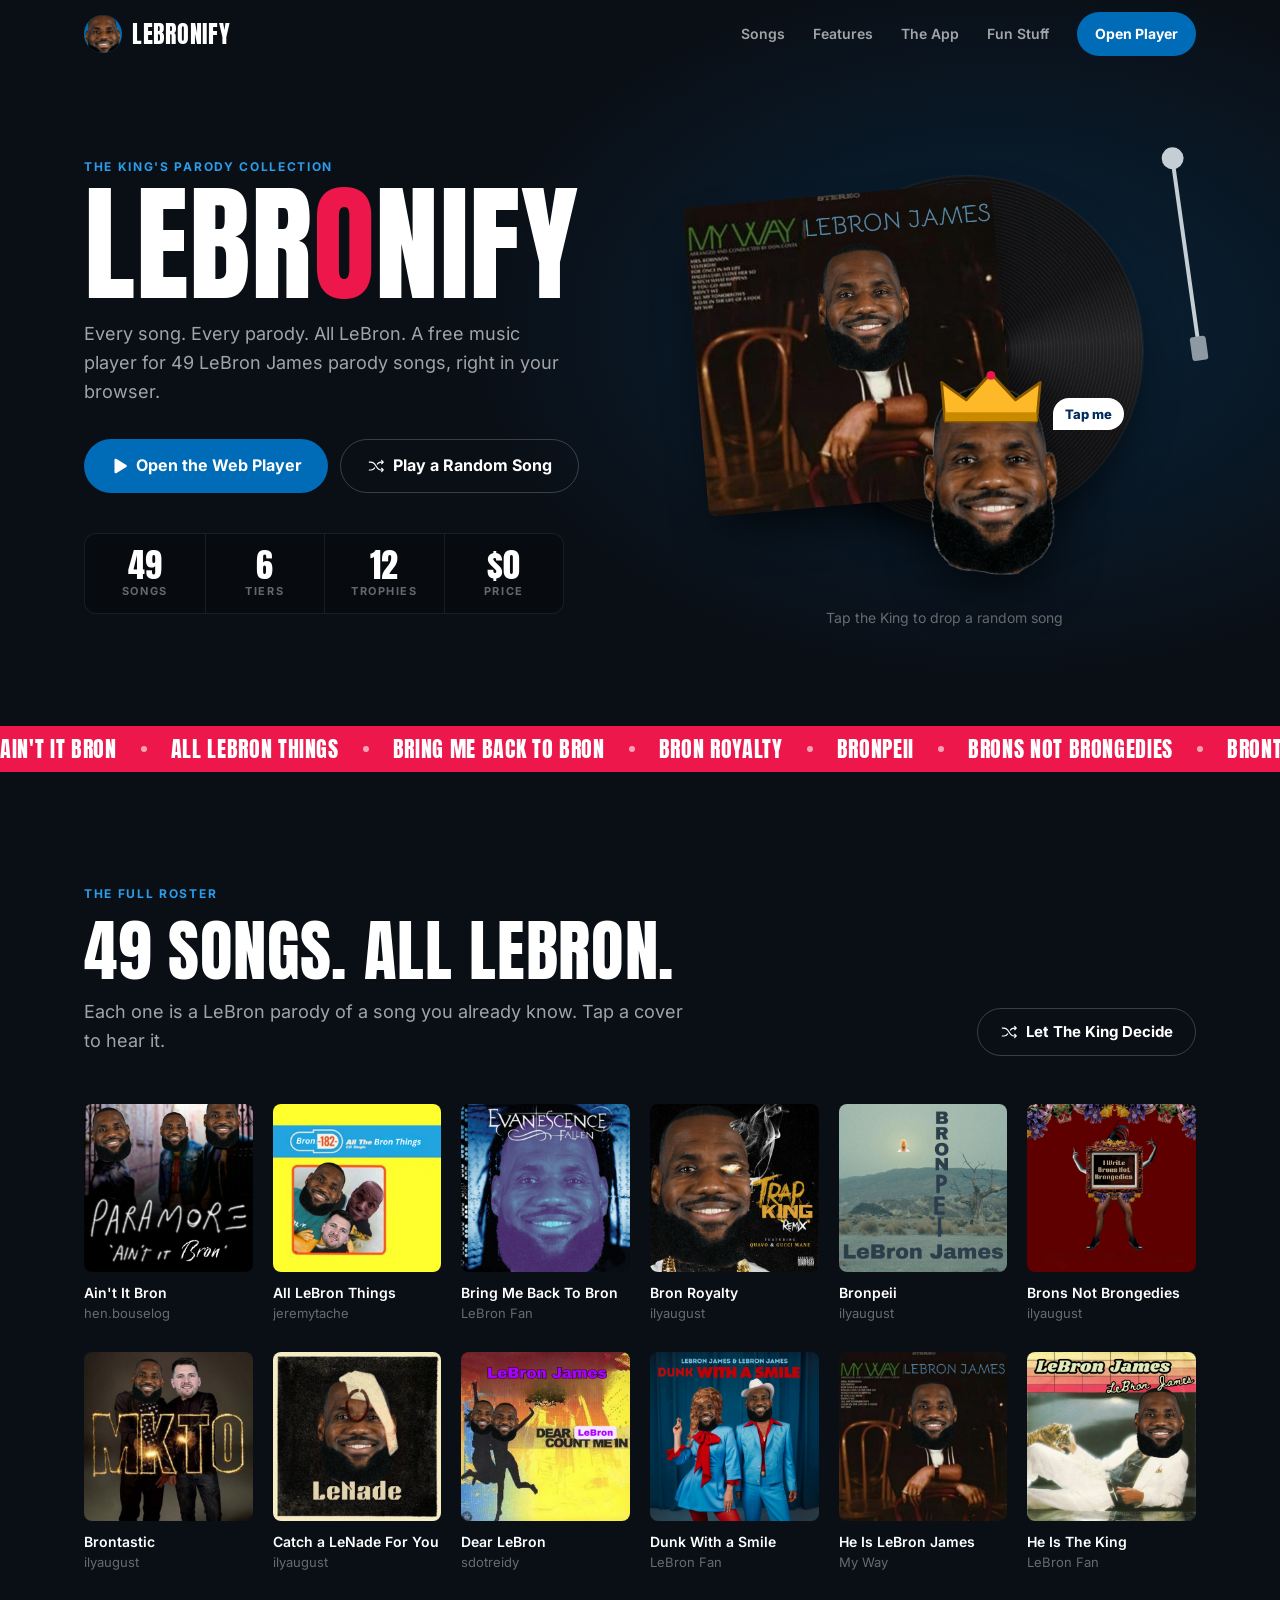
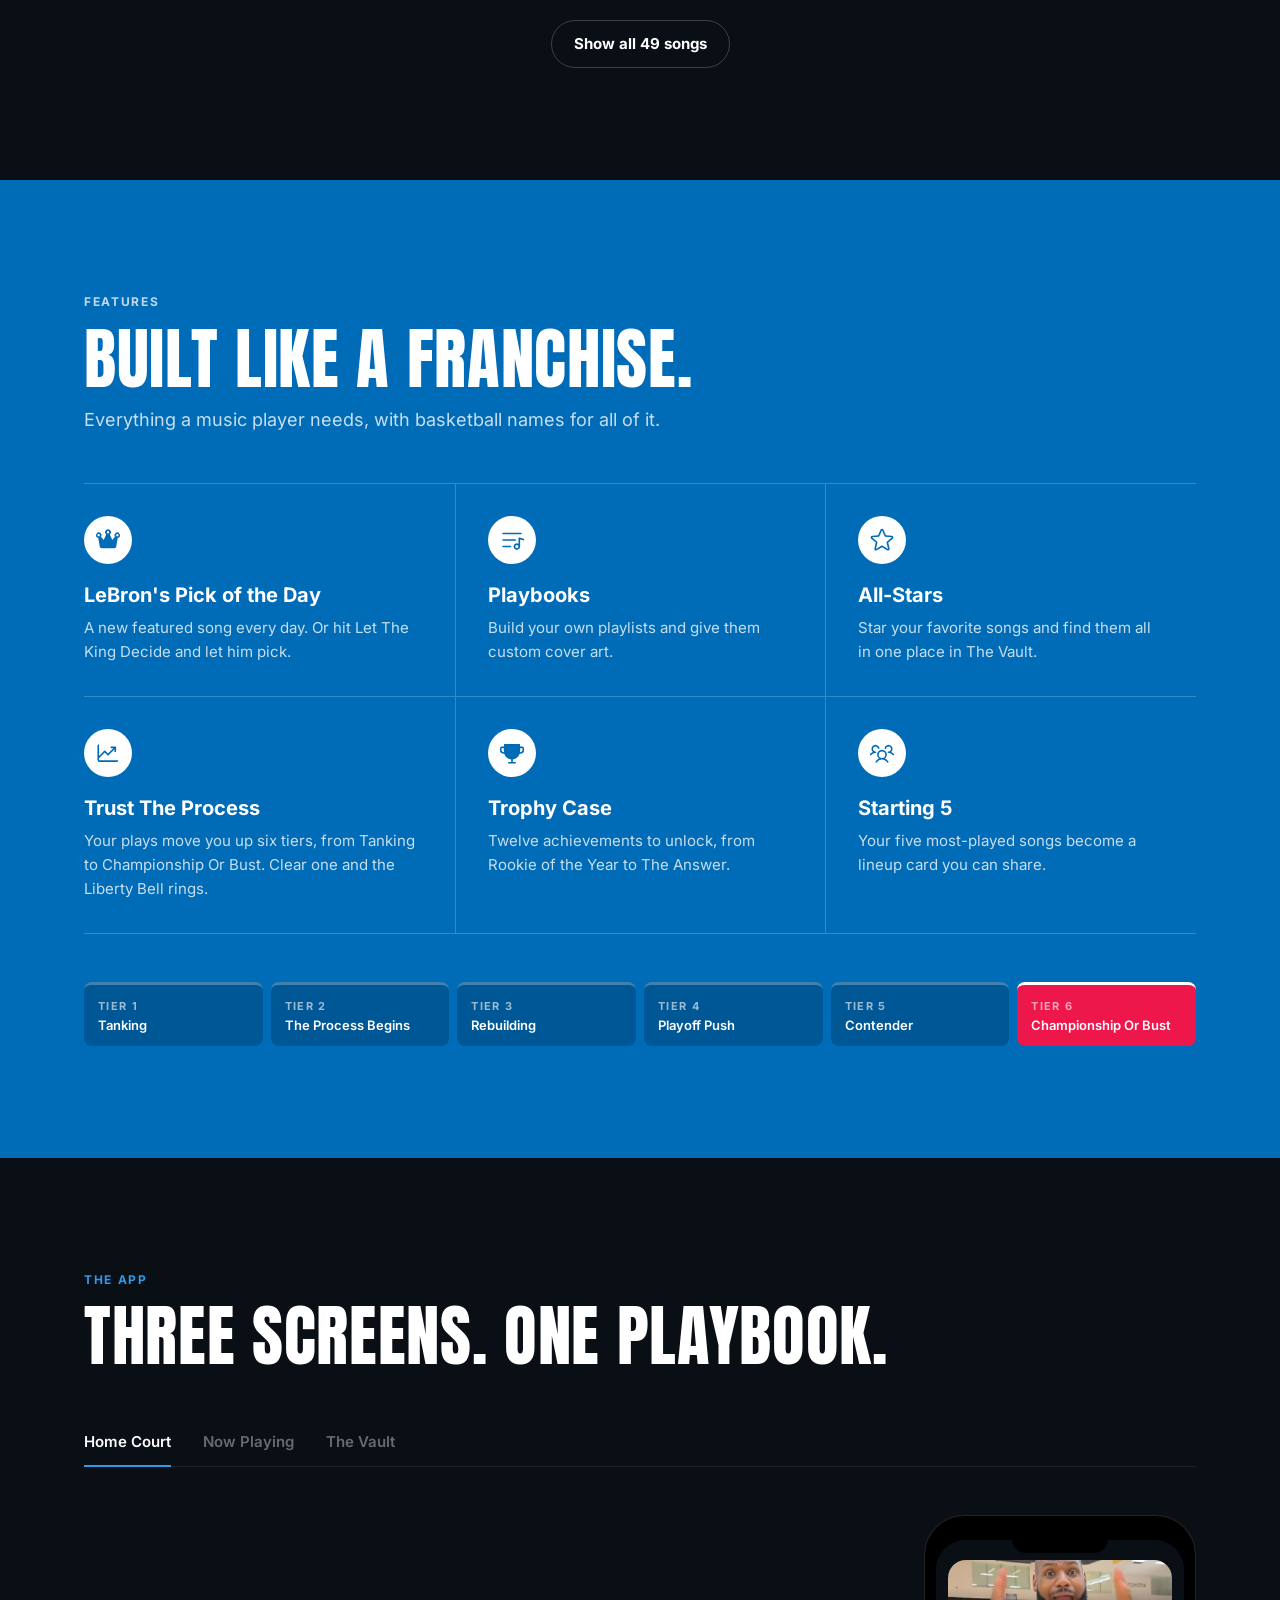
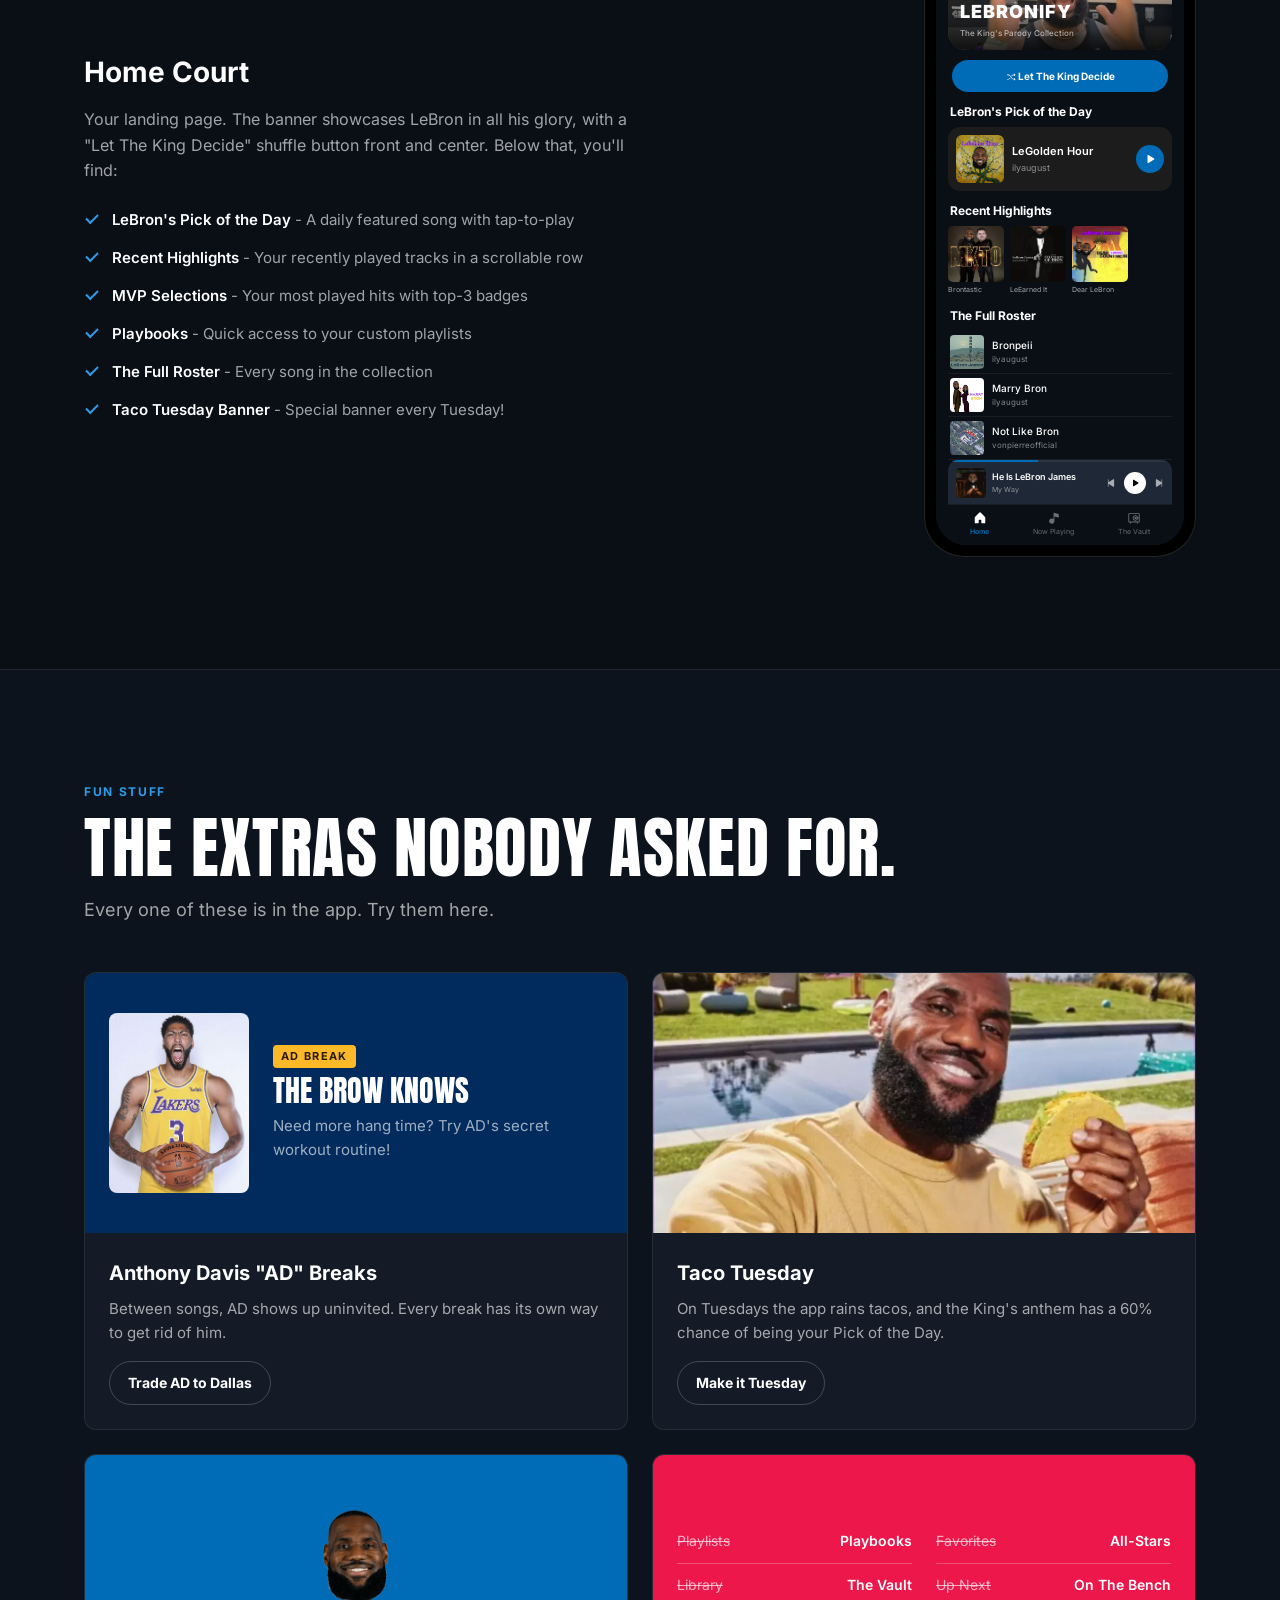
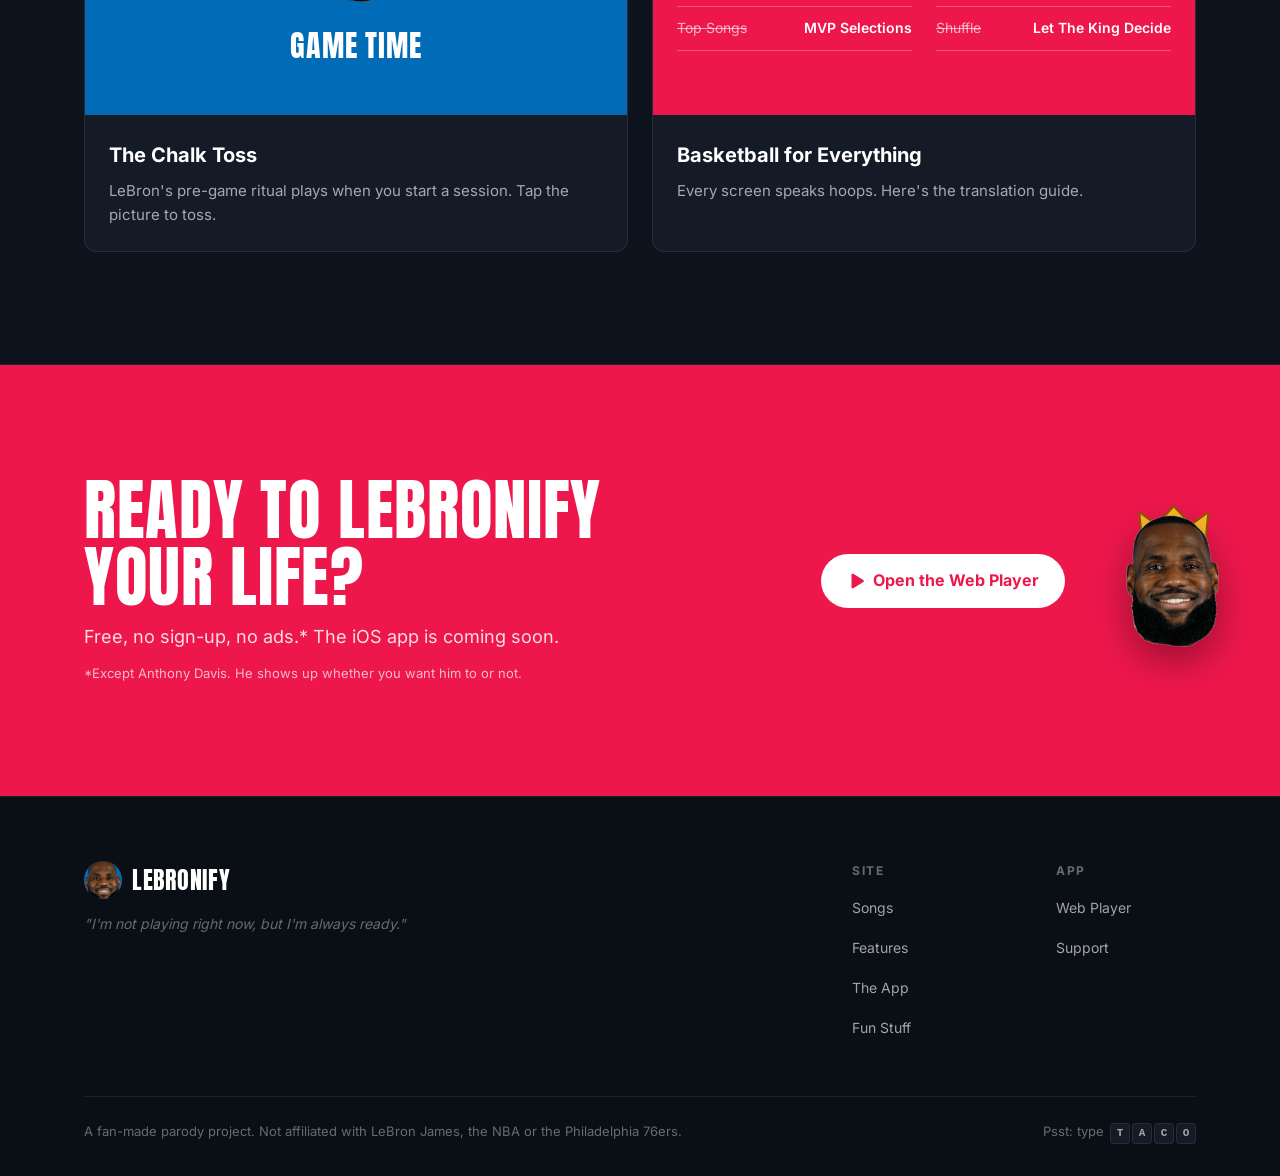
==== commit ec44e089: "Bring the fun back to the landing page with team-color blocks - Hero stage: album sleeve with a reco" ====
--- a/index.html
+++ b/index.html
@@ -141,7 +141,7 @@
     <header class="nav" id="nav">
         <div class="container nav-inner">
             <a href="/" class="brand" aria-label="LeBronify home">
-                <img src="images/ui/lebron_default.png" alt="" width="36" height="36" class="brand-head">
+                <span class="brand-mark"><img src="images/ui/lebron_default.png" alt="" width="36" height="36"></span>
                 <span class="brand-word">LEBRONIFY</span>
             </a>
             <nav class="nav-links" id="nav-links" aria-label="Main">
@@ -176,30 +176,34 @@
                         <span>Play a Random Song</span>
                     </button>
                 </div>
-                <ul class="hero-facts">
-                    <li><b>49</b> parody songs</li>
-                    <li><b>Free</b> forever</li>
-                    <li><b>No</b> sign-up</li>
-                </ul>
+                <dl class="scoreboard" aria-label="LeBronify by the numbers">
+                    <div><dt>Songs</dt><dd>49</dd></div>
+                    <div><dt>Tiers</dt><dd>6</dd></div>
+                    <div><dt>Trophies</dt><dd>12</dd></div>
+                    <div><dt>Price</dt><dd>$0</dd></div>
+                </dl>
             </div>
 
             <div class="hero-visual">
-                <div class="record-wrap">
-                    <div class="record" id="record">
-                        <div class="record-label"><img id="record-art" src="images/albums/he_is_lebron_james.png" alt="" width="240" height="240"></div>
-                    </div>
+                <div class="stage" id="stage">
+                    <div class="sleeve"><img id="sleeve-art" src="images/albums/he_is_lebron_james.png" alt="" width="320" height="320"></div>
+                    <div class="record" id="record" aria-hidden="true"></div>
                     <div class="tonearm" aria-hidden="true"><span></span></div>
                     <button type="button" class="king" id="king" aria-label="Play a random song">
-                        <svg class="king-crown" viewBox="0 0 120 64" aria-hidden="true">
-                            <path d="M8 58 L4 14 L32 34 L60 4 L88 34 L116 14 L112 58 Z" fill="var(--gold)" stroke="#8a5a00" stroke-width="3" stroke-linejoin="round"/>
-                            <rect x="8" y="48" width="104" height="10" fill="#c98a00"/>
-                        </svg>
-                        <img class="king-head" src="images/ui/lebron_default.png" alt="" width="240" height="240">
+                        <span class="king-bob">
+                            <svg class="king-crown" viewBox="0 0 120 64" aria-hidden="true">
+                                <path d="M8 58 L4 14 L32 34 L60 4 L88 34 L116 14 L112 58 Z" fill="var(--gold)" stroke="#8a5a00" stroke-width="3" stroke-linejoin="round"/>
+                                <rect x="8" y="48" width="104" height="10" fill="#c98a00"/>
+                                <circle cx="60" cy="6" r="5" fill="var(--liberty)"/>
+                            </svg>
+                            <img class="king-head" src="images/ui/lebron_default.png" alt="" width="240" height="240">
+                        </span>
+                        <span class="king-tip" aria-hidden="true">Tap me</span>
                     </button>
                 </div>
                 <p class="now-line" id="now-line" aria-live="polite">
                     <span class="eq" aria-hidden="true"><i></i><i></i><i></i></span>
-                    <span class="now-text"><span class="now-state" id="now-state">Tap the King to play</span> <b id="now-title"></b></span>
+                    <span class="now-text"><span class="now-state" id="now-state">Tap the King to drop a random song</span> <b id="now-title"></b></span>
                 </p>
             </div>
         </div>
@@ -596,10 +600,16 @@
                     <p class="section-lede">Free, no sign-up, no ads.* The iOS app is coming soon.</p>
                     <p class="cta-fine">*Except Anthony Davis. He shows up whether you want him to or not.</p>
                 </div>
-                <a href="/player" class="btn btn-primary btn-lg">
-                    <i data-icon="play" data-icon-size="18"></i>
-                    Open the Web Player
-                </a>
+                <div class="cta-side">
+                    <a href="/player" class="btn btn-primary btn-lg">
+                        <i data-icon="play" data-icon-size="18"></i>
+                        Open the Web Player
+                    </a>
+                    <div class="cta-head" aria-hidden="true">
+                        <svg viewBox="0 0 120 64"><path d="M8 58 L4 14 L32 34 L60 4 L88 34 L116 14 L112 58 Z" fill="var(--gold)" stroke="#8a5a00" stroke-width="3" stroke-linejoin="round"/><rect x="8" y="48" width="104" height="10" fill="#c98a00"/></svg>
+                        <img src="images/ui/lebron_default.png" alt="" loading="lazy" width="160" height="160">
+                    </div>
+                </div>
             </div>
         </div>
     </section>
@@ -611,7 +621,7 @@
             <div class="footer-top">
                 <div class="footer-brand">
                     <a href="/" class="brand" aria-label="LeBronify home">
-                        <img src="images/ui/lebron_default.png" alt="" width="36" height="36" class="brand-head" loading="lazy">
+                        <span class="brand-mark"><img src="images/ui/lebron_default.png" alt="" width="36" height="36" loading="lazy"></span>
                         <span class="brand-word">LEBRONIFY</span>
                     </a>
                     <p>"I'm not playing right now, but I'm always ready."</p>
--- a/styles.css
+++ b/styles.css
@@ -99,7 +99,10 @@
 .nav.scrolled, .nav.menu-open { background: rgba(10, 15, 22, 0.92); border-bottom-color: var(--stroke); backdrop-filter: blur(12px); -webkit-backdrop-filter: blur(12px); }
 .nav-inner { height: var(--nav-h); display: flex; align-items: center; justify-content: space-between; gap: 24px; }
 .brand { display: inline-flex; align-items: center; gap: 10px; }
-.brand-head { width: 36px; height: 36px; object-fit: contain; }
+.brand-mark { position: relative; width: 38px; height: 38px; border-radius: 50%; overflow: hidden; background: var(--royal); flex-shrink: 0; transform-origin: 50% 90%; }
+/* The cutout has wide transparent margins; scale it uniformly so the face fills the circle. */
+.brand-mark img { position: absolute; left: -30%; top: -22%; width: 160%; height: 160%; max-width: none; object-fit: contain; }
+.brand:hover .brand-mark { animation: bobble 0.9s var(--ease-out); }
 .brand-word { font-family: var(--font-display); font-size: 24px; letter-spacing: 0.03em; line-height: 1; }
 .nav-links { display: flex; align-items: center; gap: 28px; }
 .nav-links a:not(.btn) { font-size: var(--fs-small); font-weight: 600; color: var(--t2); transition: color 0.15s ease; }
@@ -115,6 +118,7 @@
    HERO
    ============================================ */
 .hero {
+    overflow-x: clip;
     padding: calc(var(--nav-h) + 72px) 0 96px;
     background: radial-gradient(60% 70% at 78% 45%, rgba(0, 107, 182, 0.22), transparent 70%);
 }
@@ -131,47 +135,77 @@
 .hero-o { color: var(--liberty); }
 .hero-lede { font-size: var(--fs-lede); color: var(--t2); max-width: 44ch; margin-bottom: 32px; }
 .hero-actions { display: flex; flex-wrap: wrap; gap: 12px; margin-bottom: 40px; }
-.hero-facts { list-style: none; display: flex; flex-wrap: wrap; gap: 0; color: var(--t3); font-size: var(--fs-small); }
-.hero-facts li { padding-right: 20px; margin-right: 20px; border-right: 1px solid var(--stroke); }
-.hero-facts li:last-child { border-right: 0; margin-right: 0; padding-right: 0; }
-.hero-facts b { color: var(--t1); font-weight: 700; }
-
-/* The record: spins only while a song is playing. */
-.hero-visual { display: flex; flex-direction: column; align-items: center; gap: 24px; }
-.record-wrap { position: relative; width: min(100%, 440px); aspect-ratio: 1; }
+/* Scoreboard: arena-style numbers under the hero copy. */
+.scoreboard { display: grid; grid-template-columns: repeat(4, minmax(0, 1fr)); max-width: 480px; border: 1px solid var(--stroke); border-radius: var(--radius); background: rgba(0, 0, 0, 0.25); }
+.scoreboard div { display: flex; flex-direction: column-reverse; align-items: center; padding: 12px 8px; }
+.scoreboard div + div { border-left: 1px solid var(--stroke); }
+.scoreboard dt { font-size: 11px; font-weight: 700; letter-spacing: 0.14em; text-transform: uppercase; color: var(--t3); }
+.scoreboard dd { font-family: var(--font-display); font-size: 34px; line-height: 1.1; font-variant-numeric: tabular-nums; }
+
+/* The stage: album sleeve with the record sliding out, the King on the label. */
+.hero-visual { display: flex; flex-direction: column; align-items: center; gap: 20px; }
+.stage { position: relative; width: min(100%, 500px); aspect-ratio: 1.12; }
+.sleeve {
+    position: absolute; left: 0; top: 12%; width: 62%; aspect-ratio: 1;
+    border-radius: 8px; overflow: hidden; z-index: 2;
+    transform: rotate(-5deg);
+    box-shadow: 0 24px 48px -16px rgba(0, 0, 0, 0.8);
+    transition: transform 0.5s var(--ease-out);
+}
+.sleeve img { width: 100%; height: 100%; object-fit: cover; }
 .record {
-    position: absolute; inset: 0; border-radius: 50%;
+    position: absolute; right: 2%; top: 8%; width: 70%; aspect-ratio: 1; border-radius: 50%; z-index: 1;
     background:
-        repeating-radial-gradient(circle, #121212 0 2px, #191a1d 2.5px 3.5px),
-        #121212;
-    box-shadow: 0 0 0 1px rgba(255, 255, 255, 0.06), 0 30px 60px -24px rgba(0, 0, 0, 0.8);
-    animation: spin 5s linear infinite paused;
-}
-.record::after { /* static light reflection, sits above the grooves */
+        radial-gradient(circle, var(--liberty) 0 15%, #0b0b0c 15.5% 17%, transparent 17.5%),
+        repeating-radial-gradient(circle, #121212 0 2px, #1a1b1e 2.5px 3.5px);
+    box-shadow: 0 0 0 1px rgba(255, 255, 255, 0.06), 0 24px 48px -16px rgba(0, 0, 0, 0.8);
+    transform: translateX(-12%);
+    transition: transform 0.6s var(--ease-out);
+}
+.record::after {
     content: ''; position: absolute; inset: 0; border-radius: 50%;
-    background: conic-gradient(from 40deg, transparent 0 20deg, rgba(255, 255, 255, 0.07) 45deg, transparent 80deg 200deg, rgba(255, 255, 255, 0.05) 225deg, transparent 260deg);
-}
-.is-playing .record { animation-play-state: running; }
+    background: conic-gradient(from 40deg, transparent 0 20deg, rgba(255, 255, 255, 0.08) 45deg, transparent 80deg 200deg, rgba(255, 255, 255, 0.06) 225deg, transparent 260deg);
+    animation: spin 2.4s linear infinite paused;
+}
+.is-playing .record { transform: translateX(0); }
+.is-playing .record::after { animation-play-state: running; }
+.is-playing .sleeve { transform: rotate(-8deg) translateX(-4%); }
 @keyframes spin { to { transform: rotate(360deg); } }
-.record-label { position: absolute; inset: 33%; border-radius: 50%; overflow: hidden; box-shadow: 0 0 0 3px #0b0b0c; }
-.record-label img { width: 100%; height: 100%; object-fit: cover; }
-
-.tonearm { position: absolute; right: 2%; top: 0; width: 30%; height: 52%; transform-origin: 80% 6%; transform: rotate(-20deg); transition: transform 0.6s var(--ease-out); }
+
+.tonearm { position: absolute; right: 0; top: 2%; width: 26%; height: 50%; z-index: 3; transform-origin: 80% 6%; transform: rotate(-24deg); transition: transform 0.6s var(--ease-out); }
 .is-playing .tonearm { transform: rotate(0); }
 .tonearm::before { content: ''; position: absolute; right: 8%; top: 0; width: 22px; height: 22px; border-radius: 50%; background: var(--silver); }
 .tonearm span { position: absolute; right: calc(8% + 9px); top: 10px; width: 4px; height: 90%; border-radius: 2px; background: var(--silver); transform-origin: top; transform: rotate(16deg); }
 .tonearm span::after { content: ''; position: absolute; bottom: -4px; left: -6px; width: 16px; height: 24px; border-radius: 3px; background: #8d99a3; }
 
-.king { position: absolute; left: 50%; top: 52%; width: 44%; transform: translate(-50%, -50%); transition: transform 0.2s ease; }
-.king:hover { transform: translate(-50%, -52%); }
-.king:active { transform: translate(-50%, -50%) scale(0.96); }
-.king-head { width: 100%; filter: drop-shadow(0 16px 24px rgba(0, 0, 0, 0.55)); }
-.king-crown { position: absolute; left: 24%; top: -9%; width: 52%; }
+/* The King: a bobblehead. Always a square box so the face never stretches. */
+.king { position: absolute; z-index: 4; left: 50%; bottom: -2%; width: 46%; aspect-ratio: 1; transform: translateX(-30%); }
+.king-bob { position: absolute; inset: 0; transform-origin: 50% 85%; }
+.king-head { position: absolute; inset: 0; width: 100%; height: 100%; object-fit: contain; filter: drop-shadow(0 18px 22px rgba(0, 0, 0, 0.55)); }
+.king-crown { position: absolute; left: 27%; top: 2%; width: 46%; height: auto; z-index: 1; transform-origin: 50% 100%; }
+.king:hover .king-bob { animation: bobble 0.9s var(--ease-out); }
+.king.bonk .king-bob { animation: bobble 0.9s var(--ease-out); }
+.king.bonk .king-crown { animation: crownHop 0.6s var(--ease-out); }
+.is-playing .king-bob { animation: nod 0.95s ease-in-out infinite alternate; }
+@keyframes bobble { 0% { transform: rotate(0); } 15% { transform: rotate(-12deg); } 35% { transform: rotate(9deg); } 55% { transform: rotate(-5deg); } 75% { transform: rotate(3deg); } 100% { transform: rotate(0); } }
+@keyframes nod { from { transform: rotate(-4deg); } to { transform: rotate(4deg); } }
+@keyframes crownHop { 40% { transform: translateY(-22%) rotate(-8deg); } }
+.king-tip {
+    position: absolute; right: -8%; top: 14%; z-index: 2;
+    padding: 6px 12px; border-radius: 999px 999px 999px 4px;
+    background: #fff; color: var(--navy); font-size: 13px; font-weight: 800; white-space: nowrap;
+    transition: opacity 0.2s ease;
+}
+.is-playing .king-tip, .has-played .king-tip { opacity: 0; }
 
 .now-line { display: flex; align-items: center; gap: 10px; min-height: 24px; font-size: var(--fs-small); color: var(--t3); }
 .now-line b { color: var(--t1); font-weight: 600; }
 .now-line .eq { display: none; }
 .is-playing .now-line .eq { display: inline-flex; }
+
+/* Confetti pieces for the King's tap (team colors only). */
+.confetti { position: fixed; z-index: 3000; width: 8px; height: 12px; border-radius: 2px; pointer-events: none; animation: confetti 1.1s var(--ease-out) forwards; }
+@keyframes confetti { to { transform: translate(var(--dx), var(--dy)) rotate(var(--rot)); opacity: 0; } }
 
 /* Equalizer: the only continuous animation, and only while playing. */
 .eq { display: inline-flex; align-items: flex-end; gap: 2px; height: 14px; }
@@ -548,7 +582,7 @@
     :root { --section-y: 96px; }
     .hero-grid { grid-template-columns: 1fr; gap: 48px; }
     .hero-visual { order: -1; }
-    .record-wrap { width: min(100%, 380px); }
+    .stage { width: min(100%, 440px); }
     .roster-grid { grid-template-columns: repeat(4, minmax(0, 1fr)); }
     .roster-grid.collapsed > li:nth-child(n + 9) { display: none; }
     .features { grid-template-columns: repeat(2, minmax(0, 1fr)); }
@@ -574,7 +608,8 @@
     .nav-cta { margin-top: 16px; min-height: 52px; }
 
     .hero { padding: calc(var(--nav-h) + 32px) 0 64px; background: radial-gradient(80% 40% at 50% 22%, rgba(0, 107, 182, 0.22), transparent 70%); }
-    .record-wrap { width: min(100%, 300px); }
+    .stage { width: min(100%, 340px); }
+    .king-tip { font-size: 12px; }
     .hero-visual { gap: 16px; }
     .hero-title { font-size: min(21vw, 96px); }
     .hero-actions { flex-direction: column; }
@@ -621,5 +656,62 @@
 }
 
 @media (prefers-reduced-motion: reduce) {
-    .record, .ticker-track, .eq i { animation: none !important; }
-}
+    .record::after, .ticker-track, .eq i, .king-bob, .king-crown, .song { animation: none !important; }
+}
+
+/* ============================================
+   TEAM-COLOR BLOCKS
+   Fun comes from bold, flat blocks of Sixers color, not effects.
+   ============================================ */
+
+/* Features: home-jersey royal. */
+#features { background: var(--royal); border: 0; }
+#features .label { color: rgba(255, 255, 255, 0.75); }
+#features .section-lede, #features .feature p { color: rgba(255, 255, 255, 0.78); }
+#features .features, #features .feature { border-color: rgba(255, 255, 255, 0.2) !important; }
+#features .feature-icon, #features .feature .ph {
+    width: 48px; height: 48px; padding: 11px; border-radius: 50%;
+    background: #fff; color: var(--royal);
+    transition: transform 0.3s var(--spring);
+}
+#features .feature:hover .ph { transform: rotate(-10deg) scale(1.08); }
+#features .tiers li { background: rgba(0, 0, 0, 0.18); border-top-color: rgba(255, 255, 255, 0.25); color: #fff; }
+#features .tiers li::before { color: rgba(255, 255, 255, 0.6); }
+#features .tiers li:last-child { background: var(--liberty); border-top-color: #fff; }
+
+/* Roster cards: a little lift and tilt, like flipping through a crate. */
+.song { transition: transform 0.25s var(--ease-out); }
+.song:hover { transform: translateY(-4px) rotate(-1deg); }
+.song:hover .song-art { box-shadow: 0 16px 28px -12px rgba(0, 0, 0, 0.8); }
+.song-art { transition: box-shadow 0.25s var(--ease-out); }
+.song.is-current .song-art { box-shadow: 0 0 0 3px var(--liberty); }
+.song.pop { animation: pop 0.35s var(--spring); }
+@keyframes pop { 50% { transform: scale(1.06); } }
+
+/* Fun Stuff: each demo sits on its own team color. */
+.fun-card { transition: transform 0.25s var(--ease-out), border-color 0.25s ease; }
+.fun-card:hover { transform: translateY(-4px); border-color: rgba(255, 255, 255, 0.18); }
+.fun-visual.ad { background: var(--navy); }
+.fun-visual.chalk { background: var(--royal); }
+.fun-visual.lang { background: var(--liberty); }
+.fun-visual.lang .lang-list div { border-color: rgba(255, 255, 255, 0.25); }
+.fun-visual.lang dt { color: rgba(255, 255, 255, 0.65); }
+.chalk:hover .chalk-head, .chalk.tossed .chalk-head { animation: bobble 0.9s var(--ease-out); }
+.chalk-head { transform-origin: 50% 85%; }
+
+/* CTA: liberty red, full bleed. */
+#download { background: var(--liberty); }
+#download .cta { background: transparent; border: 0; padding: 0; }
+#download .section-lede { color: rgba(255, 255, 255, 0.85); }
+#download .cta-fine { color: rgba(255, 255, 255, 0.7); }
+#download .btn-primary { background: #fff; color: var(--liberty); }
+#download .btn-primary:hover { background: #f1f3f5; }
+.cta-head { position: relative; width: 160px; aspect-ratio: 1; flex-shrink: 0; transform-origin: 50% 85%; }
+.cta-head img { width: 100%; height: 100%; object-fit: contain; filter: drop-shadow(0 14px 18px rgba(0, 0, 0, 0.35)); }
+.cta-head svg { position: absolute; left: 27%; top: 2%; width: 46%; height: auto; }
+.cta-head:hover { animation: bobble 0.9s var(--ease-out); }
+.cta > .cta-side { display: flex; align-items: center; gap: 28px; }
+@media (max-width: 768px) {
+    .cta > .cta-side { flex-direction: column-reverse; align-items: stretch; }
+    .cta-head { width: 120px; align-self: center; }
+}
